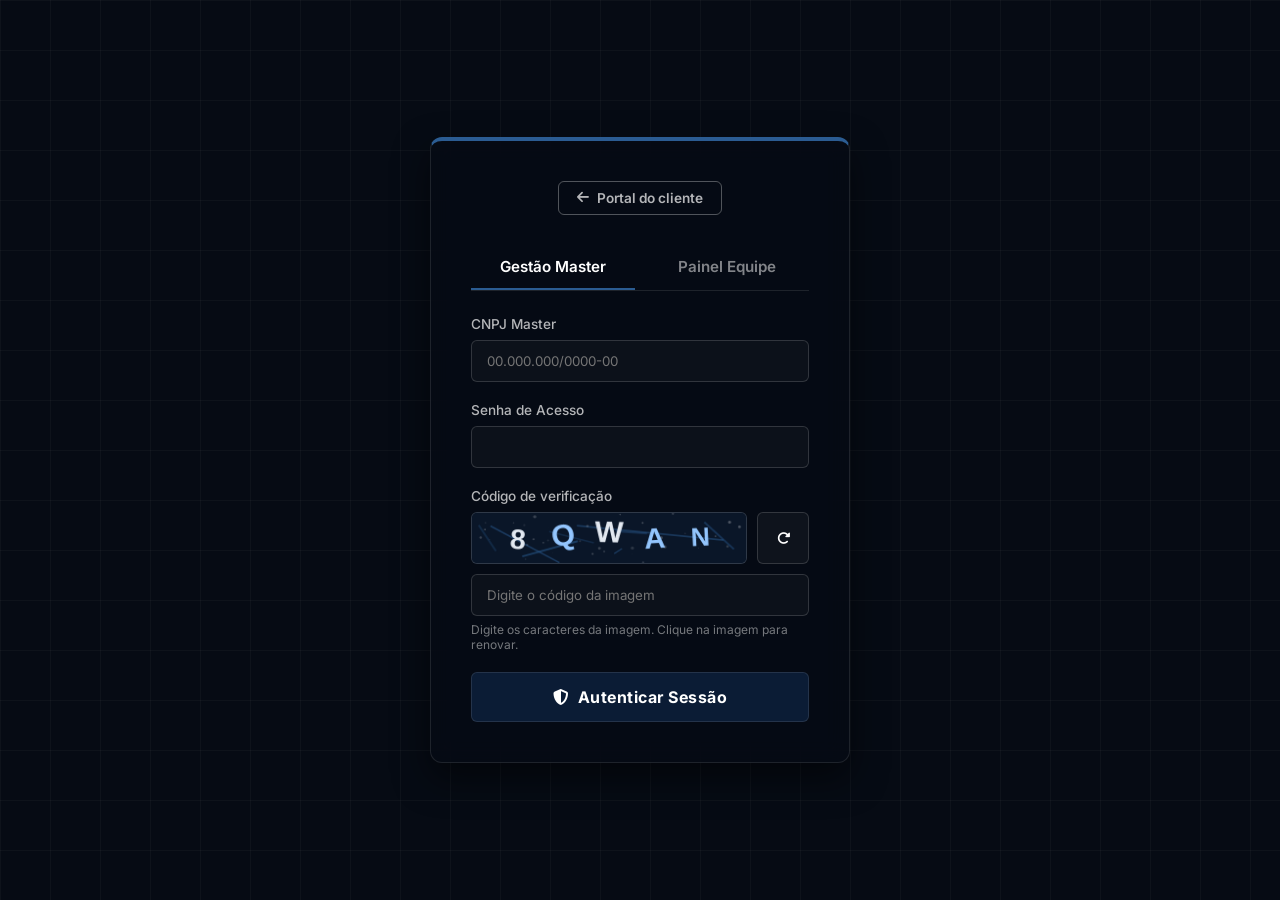
==== index.html @ dd28e8cd "Ajuste no cadastro de processos etapas" ====
<!DOCTYPE html>
<html lang="pt-BR">
<head>
    
    <meta charset="UTF-8">
    <meta name="viewport" content="width=device-width, initial-scale=1.0">
    <title>SaaS Callinfo Tecnologia - ERP Painel</title>
    
    
    <!-- Tipografia Corporativa -->
    <link rel="preconnect" href="https://fonts.googleapis.com">
    <link rel="preconnect" href="https://fonts.gstatic.com" crossorigin>
    <link href="https://fonts.googleapis.com/css2?family=Montserrat:wght@500;600;700&family=Inter:wght@400;500;600&display=swap" rel="stylesheet">
    <link rel="stylesheet" href="https://cdnjs.cloudflare.com/ajax/libs/font-awesome/6.4.0/css/all.min.css">
    
    <script>
        window.onerror = function(msg, url, line) {
            console.error("Erro Javascript (Linha " + line + "): " + msg);
        };
    </script>
    
    <script src="https://cdn.jsdelivr.net/npm/@supabase/supabase-js@2"></script>
            <!-- Biblioteca para Leitura de Excel (SheetJS) -->
    <script src="https://cdnjs.cloudflare.com/ajax/libs/xlsx/0.18.5/xlsx.full.min.js"></script>
    <script src="js/security.js"></script>
    <script src="js/session-timeout.js"></script>
    <script src="js/nav.js"></script>
    <script src="js/catalogo-comercial.js"></script>
    <script src="js/captcha.js"></script>
    <script src="js/simulador.js"></script>
    <script src="js/ia.js"></script>
    <link rel="stylesheet" href="css/fundo.css">
    <link rel="stylesheet" href="css/nav.css">
    <link rel="stylesheet" href="css/inicio.css">
    <link rel="stylesheet" href="css/simulador.css">
    <style>
        :root { 
            /* Cores Padrão - Podem ser sobrescritas pelo Tema Master */
            --azul-profundo: #060b14; 
            --azul-marca: #0b1c35; 
            --azul-sutil: #2b5c92; 
            --fundo-site: #f4f7f6; 
            --texto-principal: #1e293b;
            --texto-secundario: #64748b;
            --borda: 1px solid rgba(11, 28, 53, 0.1);
            --sucesso: #10b981;
            --erro: #ef4444;
            --transicao: all 0.3s ease;
        }
        @media print {
    body * {
        visibility: hidden;
    }
    #modalGestaoObra, #modalGestaoObra * {
        visibility: visible;
    }
    #modalGestaoObra {
        position: absolute;
        left: 0;
        top: 0;
        width: 100%;
    }
    /* Oculta botões de ação na hora de imprimir */
    .btn-acao, .btn-entrar {
        display: none !important;
    }
}
        * { margin: 0; padding: 0; box-sizing: border-box; font-family: 'Inter', sans-serif; }
        body { background-color: var(--fundo-site); color: var(--texto-principal); height: 100vh; overflow: hidden; }
        h1, h2, h3, h4, .menu-abas button { font-family: 'Montserrat', sans-serif; }

       /* ================= MOUSE PERSONALIZADO ================= */
        body, a, button, select, input[type="file"], .item-lista, .kanban-card, .obra-header, .section-header, .drop-zone, input[type="checkbox"], input[type="radio"], input[type="range"]::-webkit-slider-thumb { 
            cursor: default !important; 
        }
        
        /* Caso queira a mãozinha tradicional (pointer) apenas em links e botões clicáveis: */
        a, button, .tile-btn, .item-menu, .btn-acao, .btn-novo-cliente, .btn-entrar {
            cursor: pointer !important;
        }
        /* ================= TELA DE LOGIN ================= */
        #telaLogin { display: flex; justify-content: center; align-items: center; height: 100vh; width: 100vw; position: relative; overflow: hidden; background-color: var(--azul-profundo); }
        /* .global-bg / .circuit-overlay: css/fundo.css */
        .login-container { background: rgba(6, 11, 20, 0.85); backdrop-filter: blur(12px); -webkit-backdrop-filter: blur(12px); padding: 40px; border-radius: 12px; border-top: 4px solid var(--azul-sutil); width: 100%; max-width: 420px; text-align: center; color: #fff; box-shadow: 0 15px 35px rgba(0,0,0,0.5); z-index: 10; border-left: 1px solid rgba(255,255,255,0.1); border-right: 1px solid rgba(255,255,255,0.1); border-bottom: 1px solid rgba(255,255,255,0.1); }
        .tipo-acesso { display: flex; gap: 10px; margin-bottom: 25px; border-bottom: 1px solid rgba(255,255,255,0.1); }
        .tipo-acesso button { flex: 1; padding: 12px; border: none; background: transparent; color: rgba(255,255,255,0.5); cursor: pointer; font-weight: 600; transition: var(--transicao); font-size: 0.95rem; border-bottom: 2px solid transparent; }
        .tipo-acesso button:hover { color: #fff; }
        .tipo-acesso button.ativo { color: #fff; border-bottom-color: var(--azul-sutil); }
        .input-group { margin-bottom: 20px; text-align: left; }
        .input-group label { display: block; margin-bottom: 8px; font-size: 0.85rem; color: rgba(255,255,255,0.7); font-weight: 500;}
        .input-group input { width: 100%; padding: 12px 15px; border-radius: 6px; border: 1px solid rgba(255,255,255,0.15); background: rgba(255,255,255,0.03); color: #fff; transition: var(--transicao); }
        .input-group input:focus { outline: none; border-color: var(--azul-sutil); background: rgba(255,255,255,0.08); box-shadow: 0 0 0 3px rgba(43, 92, 146, 0.2); }
        .btn-entrar { width: 100%; padding: 14px; background: var(--azul-marca); color: #fff; border: 1px solid rgba(255,255,255,0.1); border-radius: 6px; font-weight: 700; cursor: pointer; transition: var(--transicao); display: flex; justify-content: center; align-items: center; gap: 8px; font-size: 1rem; letter-spacing: 0.5px;}
        .btn-entrar:hover { background: var(--azul-sutil); transform: translateY(-2px); box-shadow: 0 6px 20px rgba(43, 92, 146, 0.3); }
        #mensagemErroLogin { color: #fca5a5; font-size: 0.9rem; margin-top: 15px; display: none; font-weight: 600; background: rgba(239, 68, 68, 0.1); padding: 10px; border-radius: 6px; border: 1px solid rgba(239, 68, 68, 0.2); }
        .hp-field { position: absolute; left: -9999px; width: 1px; height: 1px; overflow: hidden; opacity: 0; }
        .captcha-row { display: flex; align-items: stretch; gap: 10px; }
        .captcha-row canvas { flex: 1; height: 52px; border-radius: 6px; border: 1px solid rgba(255,255,255,0.15); background: #0a1628; }
        .captcha-refresh { width: 52px; border-radius: 6px; border: 1px solid rgba(255,255,255,0.15); background: rgba(255,255,255,0.04); color: #fff; cursor: pointer; }
        .captcha-refresh:hover { background: rgba(43, 92, 146, 0.35); border-color: var(--azul-sutil); }
        .captcha-hint { font-size: 0.75rem; color: rgba(255,255,255,0.45); margin-top: 6px; }

        /* ================= SIDEBAR PREMIUM VERTICAL ================= */
        #telaPainel { display: none; height: 100vh; width: 100vw; background-color: var(--fundo-site); }
        aside { width: 320px; background: var(--azul-marca); color: #fff; display: flex; flex-direction: column; z-index: 10; box-shadow: none; transition: width 0.3s ease; position: relative; overflow-y: auto; overflow-x: hidden; }
        #sidebarAdmin.encolhida { width: 60px !important; padding: 20px 5px !important; }
        #sidebarAdmin.encolhida .logo-area img, #sidebarAdmin.encolhida .logo-area p, #sidebarAdmin.encolhida .logo-area button, #sidebarAdmin.encolhida .txt-menu, #sidebarAdmin.encolhida .btn-sair-admin span, #sidebarAdmin.encolhida .eq-nav-filho, #sidebarAdmin.encolhida #razaoSocialSidebar, #sidebarAdmin.encolhida #cnpjSidebar { display: none !important; }
        #sidebarAdmin.encolhida .item-menu { padding: 12px; justify-content: center; }
        #btnToggleSidebar { position: absolute; top: 15px; right: -15px; background: var(--azul-sutil); color: #fff; border: none; border-radius: 50%; width: 30px; height: 30px; cursor: pointer; z-index: 1000; display: flex; justify-content: center; align-items: center; box-shadow: 0 2px 5px rgba(0,0,0,0.2); transition: var(--transicao); }
        #btnToggleSidebar:hover { background: var(--azul-profundo); transform: scale(1.1); }
        
        .logo-area { padding: 30px 20px 20px 20px; text-align: center; border-bottom: none; }
        .menu-abas { display: flex; flex-direction: column; gap: 8px; padding: 20px 15px; background: transparent; flex: 1; }
        .item-menu { display: flex; flex-direction: row; align-items: center; justify-content: flex-start; gap: 15px; padding: 12px 18px; color: rgba(255,255,255,0.6); background: transparent; border-radius: 10px; border: none; font-weight: 500; font-size: 0.9rem; text-decoration: none; transition: color 0.25s ease, background 0.25s ease; cursor: pointer;}
        .item-menu i { font-size: 1.2rem; width: 25px; text-align: center; }
        .item-menu:hover { color: #fff; background: rgba(255,255,255,0.05); transform: none; }
        .item-menu.ativa { color: #fff; background: rgba(6, 182, 212, 0.14); border: none; border-radius: 10px; }
        
        .rodape-aside { padding: 20px 15px; border-top: none; text-align: center; }
        .btn-sair-admin { background: rgba(239, 68, 68, 0.08); border: none; color: #fca5a5; padding: 10px 15px; font-size: 0.85rem; border-radius: 8px; transition: var(--transicao); font-weight: 600; width: 100%; display: flex; justify-content: center; align-items: center; gap: 8px; cursor: pointer; }
        .btn-sair-admin:hover { background: var(--erro); color: #fff; border-color: var(--erro); }

        /* ================= CONTEÚDO PRINCIPAL ================= */
        main { transition: margin-left 0.3s ease; flex: 1; padding: 25px; overflow-y: auto; display: flex; flex-direction: column; background: var(--fundo-site); }
        main.expandido { margin-left: 0px !important; width: calc(100% - 60px) !important; }
        .painel-conteudo { display: none; max-width: 100%; margin: 0 auto; width: 100%; animation: fadeIn 0.4s ease; }
        .card-box { background: #fff; border: var(--borda); border-radius: 8px; padding: 25px; margin-bottom: 25px; box-shadow: 0 4px 10px rgba(0,0,0,0.02); }
        .card-accordion { background: #fff; border: var(--borda); border-radius: 8px; margin-bottom: 15px; box-shadow: 0 4px 10px rgba(0,0,0,0.02); overflow: hidden; transition: var(--transicao); }
        .section-header { padding: 18px 20px; display: flex; justify-content: space-between; align-items: center; background: #fff; transition: var(--transicao); }
        .section-header:hover { background: #f8fafc; }
        .section-content { padding: 0 20px 20px 20px; display: none; border-top: 1px solid #e2e8f0; margin-top: 5px; padding-top: 20px; }
        .form-group { margin-bottom: 15px; }
        .form-group label { display: block; font-weight: 600; color: var(--azul-marca); margin-bottom: 5px; font-size: 0.85rem; }
        .form-group input, .form-group select, .form-group textarea { width: 100%; padding: 10px; border: 1px solid #cbd5e1; border-radius: 6px; font-size: 0.9rem; background: #f8fafc; transition: var(--transicao); }
        .form-group input:focus, .form-group select:focus, .form-group textarea:focus { border-color: var(--azul-sutil); outline: none; background: #fff; box-shadow: 0 0 0 3px rgba(43,92,146,0.1); }
        .btn-acao { background: var(--azul-marca); color: #fff; border: none; padding: 8px 14px; border-radius: 6px; font-weight: 600; display: inline-flex; align-items: center; justify-content: center; gap: 6px; transition: var(--transicao); font-size: 0.85rem; cursor: pointer; }
        .btn-acao:hover { background: var(--azul-sutil); transform: translateY(-1px); box-shadow: 0 3px 8px rgba(43,92,146,0.2); }
        .linha-form { display: flex; gap: 15px; }
        .linha-form .form-group { flex: 1; }
        .btn-novo-cliente { background: var(--sucesso); width: auto; border: none; padding: 10px 20px; color: #fff; font-weight: 600; font-size: 0.9rem; border-radius: 6px; transition: var(--transicao); display: flex; justify-content: center; align-items: center; gap: 8px; cursor: pointer; }
        .btn-novo-cliente:hover { background: #059669; transform: translateY(-2px); box-shadow: 0 4px 10px rgba(16,185,129,0.2); }

        /* Tela inicial: css/inicio.css */

        /* ================= MÓDULOS & TILES ================= */
        .painel-modulos { display: none; max-width: 1200px; margin: 0 auto; width: 100%; animation: fadeIn 0.4s ease; }
        .titulo-modulo { color: var(--azul-marca); font-size: 1.5rem; margin-bottom: 25px; border-bottom: 2px solid #e2e8f0; padding-bottom: 10px; display: flex; align-items: center; gap: 10px; }
        .grid-tiles { display: grid; grid-template-columns: repeat(auto-fill, minmax(250px, 1fr)); gap: 20px; }
        .tile-btn { background: linear-gradient(145deg, #ffffff, #f8fafc); border: 1px solid #cbd5e1; border-radius: 12px; padding: 30px 20px; display: flex; flex-direction: column; align-items: center; justify-content: center; text-align: center; gap: 15px; cursor: pointer; transition: all 0.3s cubic-bezier(0.25, 0.8, 0.25, 1); box-shadow: 0 4px 6px rgba(0,0,0,0.02); text-decoration: none; color: var(--texto-principal); }
        .tile-btn:hover { transform: translateY(-5px); box-shadow: 0 10px 20px rgba(11, 28, 53, 0.1); border-color: var(--azul-sutil); background: #fff; }
        .tile-icone { width: 60px; height: 60px; background: rgba(43, 92, 146, 0.1); color: var(--azul-marca); border-radius: 16px; display: flex; align-items: center; justify-content: center; font-size: 2rem; transition: var(--transicao); }
        .tile-btn:hover .tile-icone { background: var(--azul-marca); color: #fff; transform: scale(1.1); }
        .tile-titulo { font-size: 1.05rem; font-weight: 700; color: var(--azul-marca); margin-bottom: 5px; }
        .tile-desc { font-size: 0.8rem; color: var(--texto-secundario); font-weight: 500; line-height: 1.3; }
        
        .toolbar-pesquisa { display: flex; gap: 15px; background: #fff; padding: 20px; border-radius: 8px; border: var(--borda); margin-bottom: 20px; align-items: center; box-shadow: 0 2px 10px rgba(0,0,0,0.02); flex-wrap: wrap; }
        .toolbar-pesquisa input { flex: 1; min-width: 250px; padding: 12px 15px; border: 1px solid #cbd5e1; border-radius: 6px; font-size: 0.95rem; outline: none; transition: var(--transicao); }
        .toolbar-pesquisa input:focus { border-color: var(--azul-sutil); box-shadow: 0 0 0 3px rgba(43,92,146,0.1); }
        .item-cliente-central:hover { transform: translateY(-3px); box-shadow: 0 6px 15px rgba(0,0,0,0.05); }

        /* ================= PCP KANBAN OTIMIZADO ================= */
        .pcp-toolbar { display: flex; justify-content: space-between; align-items: center; margin-bottom: 15px; flex-wrap: wrap; gap: 10px; }
        .board-pcp { display: flex; gap: 12px; overflow-x: auto; padding-bottom: 15px; min-height: 72vh; justify-content: space-between; }
        .coluna-pcp { background: rgba(0,0,0,0.02); border: 2px dashed #cbd5e1; border-radius: 6px; flex: 1; min-width: 200px; max-width: 250px; display: flex; flex-direction: column; transition: var(--transicao); }
        .coluna-pcp.drag-over { background: rgba(43, 92, 146, 0.08); border-color: var(--azul-sutil); }
        .coluna-header { padding: 10px 12px; font-weight: 700; text-align: center; border-bottom: 2px solid #cbd5e1; font-size: 0.85rem; display: flex; justify-content: space-between; align-items: center; background: #fff; border-radius: 6px 6px 0 0; }
        .coluna-body { padding: 10px; flex: 1; display: flex; flex-direction: column; gap: 8px; overflow-y: auto; }
        .card-op { background: #fff; border: 1px solid #e2e8f0; border-left: 4px solid var(--azul-marca); padding: 10px 12px; border-radius: 6px; box-shadow: 0 2px 4px rgba(0,0,0,0.03); cursor: grab; transition: transform 0.2s, box-shadow 0.2s; }
        .card-op:hover { transform: translateY(-2px); box-shadow: 0 4px 8px rgba(0,0,0,0.08); }
        .card-op:active { cursor: grabbing; transform: scale(1.02); }
        .card-op h5 { color: var(--azul-marca); font-size: 0.88rem; margin-bottom: 4px; line-height: 1.2; }
        .card-op p { font-size: 0.75rem; color: var(--texto-secundario); margin-bottom: 3px; display: flex; align-items: center; gap: 5px; }
        .card-op-footer { margin-top: 10px; border-top: 1px dashed #e2e8f0; padding-top: 8px; display: flex; flex-direction: column; gap: 8px; }
        .card-op-progress { font-size: 0.75rem; font-weight: 700; color: var(--texto-secundario); }
        .card-op-actions { display: flex; gap: 5px; flex-wrap: wrap; justify-content: flex-end; max-width: 100%; }
        .card-op-actions button { flex-shrink: 0; }
        .pcp-toolbar-actions { display: flex; gap: 8px; flex-wrap: wrap; justify-content: flex-end; align-items: center; }
        
        /* MODO TV */
        body.modo-tv-ativo aside { display: none !important; }
        body.modo-tv-ativo main { margin-left: 0 !important; width: 100% !important; padding: 15px !important; background: #0b1329 !important; color: #fff !important; }
        body.modo-tv-ativo .board-pcp { min-height: 88vh; }
        body.modo-tv-ativo h2, body.modo-tv-ativo p { color: #f8fafc !important; }
        body.modo-tv-ativo .coluna-pcp { background: rgba(255,255,255,0.03); border-color: rgba(255,255,255,0.12); }
        body.modo-tv-ativo .coluna-header { color: #fff; background: #131f3d; border-bottom-color: rgba(255,255,255,0.2); }
        body.modo-tv-ativo .card-op { background: #1e293b; border-color: #334155; }
        body.modo-tv-ativo .card-op h5 { color: #fff; }
        body.modo-tv-ativo .card-op p { color: #94a3b8; }

        /* DASHBOARD KANBAN GENÉRICO */
        .filtro-kanban-box { background: #fff; border: var(--borda); padding: 15px; border-radius: 8px; display: flex; gap: 15px; margin-top: 12px; margin-bottom: 20px; flex-wrap: wrap; box-shadow: 0 2px 5px rgba(0,0,0,0.02); }
        .kanban-board { display: flex; gap: 20px; flex: 1; overflow-x: auto; padding-bottom: 15px; }
        .kanban-col { background: #f8fafc; border-radius: 8px; width: 32%; min-width: 280px; display: flex; flex-direction: column; border: var(--borda); }
        .kanban-header { padding: 12px; font-weight: 700; border-radius: 8px 8px 0 0; text-align: center; font-size: 0.95rem; display: flex; justify-content: center; align-items: center; gap: 8px; }
        .col-orcamento .kanban-header { background: #e2e8f0; color: var(--texto-secundario); border-bottom: 2px solid #cbd5e1; }
        .col-andamento .kanban-header { background: rgba(43, 92, 146, 0.1); color: var(--azul-sutil); border-bottom: 2px solid var(--azul-sutil); }
        .col-concluido .kanban-header { background: rgba(16, 185, 129, 0.1); color: var(--sucesso); border-bottom: 2px solid var(--sucesso); }
        .kanban-body { padding: 12px; flex: 1; overflow-y: auto; display: flex; flex-direction: column; gap: 10px; }
        .kanban-card { background: #fff; border-radius: 6px; padding: 14px; box-shadow: 0 2px 4px rgba(0,0,0,0.04); border: var(--borda); transition: var(--transicao); border-left: 3px solid transparent; }
        .kanban-card:hover { transform: translateY(-2px); box-shadow: 0 4px 8px rgba(0,0,0,0.08); }
        .col-orcamento .kanban-card:hover { border-left-color: #94a3b8; }
        .col-andamento .kanban-card:hover { border-left-color: var(--azul-sutil); }
        .col-concluido .kanban-card:hover { border-left-color: var(--sucesso); }
        .kanban-card h4 { color: var(--azul-marca); font-size: 0.95rem; margin-bottom: 6px; line-height: 1.3; }
        .kanban-card p { font-size: 0.8rem; color: var(--texto-secundario); margin-bottom: 10px; font-weight: 500; }
        .progress-bar-bg { background: #e2e8f0; border-radius: 10px; height: 5px; width: 100%; overflow: hidden; }
        .progress-bar-fill { height: 100%; border-radius: 10px; transition: width 0.5s ease; }
        .col-andamento .progress-bar-fill { background: linear-gradient(90deg, var(--azul-sutil), var(--azul-marca)); }
        .col-concluido .progress-bar-fill { background: var(--sucesso); }

        /* OUTROS ELEMENTOS */
        .doc-card { border: var(--borda); padding: 14px; border-radius: 8px; display: flex; justify-content: space-between; align-items: center; background: #fff; margin-bottom: 10px; transition: var(--transicao); }
        .doc-card:hover { border-color: var(--azul-sutil); box-shadow: 0 4px 10px rgba(0,0,0,0.03); }
        .box-acoes-doc { display: flex; gap: 6px; align-items: center; }
        .btn-acao-doc { background: transparent; border: none; font-size: 1rem; transition: var(--transicao); padding: 8px; border-radius: 6px; display: flex; align-items: center; justify-content: center; }
        .btn-wpp { color: #25D366; background: rgba(37, 211, 102, 0.1); }
        .btn-edit { color: var(--azul-sutil); background: rgba(43, 92, 146, 0.1); }
        .btn-del { color: var(--erro); background: rgba(239, 68, 68, 0.1); }
        .drop-zone { border: 2px dashed #cbd5e1; border-radius: 8px; padding: 30px 15px; text-align: center; background-color: #f8fafc; transition: var(--transicao); position: relative; }
        .drop-zone:hover, .drop-zone.dragover { border-color: var(--azul-sutil); background-color: #f1f5f9; }
        .drop-zone input[type="file"] { position: absolute; width: 100%; height: 100%; top: 0; left: 0; opacity: 0; z-index: 10; cursor: pointer; }
        .nome-arquivo-drop { margin-top: 10px; font-weight: 600; color: var(--azul-marca); font-size: 0.85rem; }
        .ticket-card { background: #fff; border: var(--borda); border-radius: 8px; padding: 20px; margin-bottom: 12px; box-shadow: 0 2px 6px rgba(0,0,0,0.02); display: flex; justify-content: space-between; align-items: flex-start; transition: var(--transicao); }
        .ticket-card:hover { border-color: var(--azul-sutil); box-shadow: 0 4px 12px rgba(0,0,0,0.05); }
        .ticket-aberto { border-left: 4px solid var(--azul-sutil); }
        .ticket-respondido { border-left: 4px solid var(--sucesso); opacity: 0.9; }
        .badge-ticket { padding: 3px 10px; border-radius: 12px; font-size: 0.7rem; font-weight: 700; color: #fff; letter-spacing: 0.5px; text-transform: uppercase; }
        .obra-accordion { margin-bottom: 10px; border: var(--borda); border-radius: 6px; background: #fff; overflow: hidden; transition: var(--transicao); }
        .obra-header { padding: 14px 16px; display: flex; justify-content: space-between; align-items: center; background: #f8fafc; transition: var(--transicao); }
        .obra-header:hover { background: #f1f5f9; }
        .obra-header h4 { margin: 0; color: var(--azul-marca); font-size: 0.95rem; }
        .obra-header-right { display: flex; align-items: center; gap: 12px; color: var(--texto-secundario); font-weight: 600; font-size: 0.85rem; }
        .obra-content { padding: 20px; border-top: var(--borda); display: none; background: #fff; }
        input[type=range] { -webkit-appearance: none; width: 100%; background: transparent; }
        input[type=range]::-webkit-slider-thumb { -webkit-appearance: none; height: 18px; width: 18px; border-radius: 50%; background: var(--azul-marca); margin-top: -6px; box-shadow: 0 2px 4px rgba(0,0,0,0.2); transition: 0.2s; }
        input[type=range]::-webkit-slider-runnable-track { width: 100%; height: 6px; background: #e2e8f0; border-radius: 4px; }
        .check-permissao { display: flex; align-items: center; gap: 10px; padding: 8px 0; border-bottom: 1px dashed #cbd5e1; color: var(--texto-principal); font-size: 0.88rem; }
        .check-permissao input { width: 16px; height: 16px; accent-color: var(--azul-marca); }
        .perm-grupo { grid-column: 1 / -1; margin: 8px 0 0; font-size: 0.75rem; font-weight: 800; text-transform: uppercase; letter-spacing: 0.4px; color: var(--azul-sutil); }
        
        #toastNotificacao { position: fixed; bottom: 30px; right: -400px; background: #0f172a; color: #fff; padding: 16px 24px; border-radius: 8px; box-shadow: 0 10px 30px rgba(0,0,0,0.3); transition: right 0.5s cubic-bezier(0.68, -0.55, 0.265, 1.55); z-index: 9999; display: flex; align-items: center; gap: 15px; border-left: 4px solid var(--sucesso); font-weight: 500; font-size: 0.95rem; }
        #toastNotificacao.mostrar { right: 30px; }

        .checklist-item { background: #f8fafc; border: 1px solid #cbd5e1; border-radius: 8px; padding: 15px; margin-bottom: 12px; }
        .checklist-header { display: flex; justify-content: space-between; align-items: center; margin-bottom: 12px; border-bottom: 1px dashed #cbd5e1; padding-bottom: 10px; }
        .checklist-header h5 { color: var(--azul-marca); font-size: 1rem; margin: 0; }
        .checklist-status { padding: 6px 10px; border-radius: 6px; border: 1px solid #cbd5e1; outline: none; font-weight: 600; font-size: 0.85rem; }
        .checklist-status.pendente { background: #f1f5f9; color: var(--texto-secundario); }
        .checklist-status.andamento { background: rgba(43, 92, 146, 0.1); color: var(--azul-sutil); border-color: var(--azul-sutil); }
        .checklist-status.concluido { background: rgba(16, 185, 129, 0.1); color: var(--sucesso); border-color: var(--sucesso); }
        .checklist-datas-grid { display: grid; grid-template-columns: 1fr 1fr; gap: 15px; }
        .box-data { background: #fff; padding: 10px; border-radius: 6px; border: 1px solid #e2e8f0; }
        .box-data label { display: block; font-size: 0.75rem; color: var(--texto-secundario); font-weight: 700; margin-bottom: 5px; text-transform: uppercase; }
        .linha-data-input { display: flex; align-items: center; gap: 8px; margin-bottom: 5px; }
        .linha-data-input input[type="date"] { flex: 1; padding: 6px; border: 1px solid #cbd5e1; border-radius: 4px; font-size: 0.8rem; }
        .linha-data-input span { font-size: 0.75rem; font-weight: 600; width: 35px; color: var(--azul-marca); }

        @keyframes fadeIn { from { opacity: 0; transform: translateY(10px); } to { opacity: 1; transform: translateY(0); } }

        @media (max-width: 768px) {
            #telaPainel { flex-direction: column; }
            aside { width: 100% !important; height: auto; max-height: 50vh; z-index: 1000; box-shadow: 0 4px 15px rgba(0,0,0,0.1); }
            #sidebarAdmin.encolhida { height: 60px !important; width: 100% !important; padding: 10px 15px !important; flex-direction: row; align-items: center; justify-content: space-between; }
            #sidebarAdmin.encolhida .logo-area { display: block !important; padding: 0; border: none; text-align: left; }
            #sidebarAdmin.encolhida .logo-area img { max-width: 100px; margin: 0; }
            #sidebarAdmin.encolhida .menu-abas, #sidebarAdmin.encolhida .rodape-aside { display: none !important; }
            #btnToggleSidebar { top: 15px; right: 15px; transform: rotate(-90deg); }
            #sidebarAdmin.encolhida #btnToggleSidebar { transform: rotate(90deg); top: 15px; right: 15px; }
            main { padding: 15px !important; width: 100% !important; margin-left: 0 !important; }
            .section-header { flex-direction: column; align-items: flex-start; gap: 10px; padding: 12px; }
            .linha-form { flex-direction: column; gap: 10px; }
            .form-group { width: 100%; margin-bottom: 12px; }
            #boxAcoesAdmin { flex-direction: column; gap: 8px; margin-top: 15px; }
            #boxAcoesAdmin button, .btn-acao { width: 100%; justify-content: center; }
            .doc-card { flex-direction: column; align-items: flex-start; gap: 10px; }
            .box-acoes-doc { width: 100%; justify-content: space-between; margin-top: 8px; }
            .btn-acao-doc { flex: 1; padding: 10px; }
            .board-pcp { flex-direction: column; overflow-x: hidden; gap: 12px; }
            .coluna-pcp { width: 100%; max-width: 100%; min-width: 100%; }
            .kanban-board { flex-direction: column; overflow-x: hidden; gap: 12px; }
            .kanban-col { width: 100%; min-width: 100%; }
            .ticket-card { flex-direction: column; gap: 12px; }
            .ticket-card button { width: 100%; }
            .checklist-datas-grid { grid-template-columns: 1fr; }
            .checklist-header { flex-direction: column; align-items: flex-start; gap: 10px; }
            .checklist-status { width: 100%; }
            #sidebarAdmin .menu-abas, #sidebarAdmin .rodape-aside { display: none; }
            #sidebarAdmin.menu-aberto { max-height: 100vh; height: auto; }
            #sidebarAdmin.menu-aberto .menu-abas { display: flex !important; flex-direction: column; }
            #sidebarAdmin.menu-aberto .rodape-aside { display: block !important; }
            #btnMenuMobile { display: block; }
            .kanban-board { flex-direction: row; overflow-x: auto; }
            .kanban-col { min-width: 260px; }
        }
    </style>
</head>
<body>
    <!-- Caixa Flutuante de Erros -->
<div id="toastErroGlobal" style="position: fixed; top: 20px; right: 20px; background: #ef4444; color: #fff; padding: 12px 20px; border-radius: 6px; box-shadow: 0 4px 12px rgba(0,0,0,0.15); display: none; z-index: 9999; font-size: 0.9rem; align-items: center; gap: 10px; transition: opacity 0.3s ease;">
    <i class="fa-solid fa-triangle-exclamation" style="font-size: 1.1rem;"></i>
    <span id="textoErroGlobal">Ocorreu um erro.</span>
</div>

    <!-- ================= TELA DE LOGIN ================= -->
    <div id="telaLogin">
        <div class="global-bg"></div>
        <div class="circuit-overlay"></div>
        <div class="login-container">
            <div style="display: flex; flex-direction: column; align-items: center; gap: 15px; margin-bottom: 30px;">
 <!-- Logo dinâmica controlada pelo painel Master / Banco de Dados -->
<img id="logoTelaLogin" src="" alt="Logotipo SaaS" style="max-height: 50px; display: none; margin: 0 auto 15px auto;">

<a href="login.html" style="background-color: transparent; border: 1px solid rgba(255,255,255,0.3); color: rgba(255,255,255,0.7); padding: 8px 18px; text-decoration: none; border-radius: 6px; font-size: 0.85rem; font-weight: 600; display: inline-flex; align-items: center; gap: 8px; transition: var(--transicao);" onmouseover="this.style.borderColor='var(--branco)'; this.style.color='var(--branco)';" onmouseout="this.style.borderColor='rgba(255,255,255,0.3)'; this.style.color='rgba(255,255,255,0.7)';">
    <i class="fa-solid fa-arrow-left"></i> Portal do cliente
</a>
            </div>
            
            <div class="tipo-acesso">
                <button type="button" id="btnAcessoMestre" class="ativo" onclick="mudarModoLogin('mestre')">Gestão Master</button>
                <button type="button" id="btnAcessoEquipe" onclick="mudarModoLogin('equipe')">Painel Equipe</button>
            </div>
            
        <form id="formLogin" autocomplete="off">
    <div class="hp-field" aria-hidden="true">
        <label for="websiteUrlAdmin">Não preencha</label>
        <input type="text" id="honeyPotAdmin" name="website" tabindex="-1" autocomplete="off">
    </div>

    <!-- Campo de CNPJ da Empresa (Aparece exclusivo no Painel Equipe) -->
    <div class="input-group" id="grupoCnpjEquipe" style="display: none;">
        <label>CNPJ da Empresa</label>
        <input type="text" id="inputCnpjEmpresa" placeholder="00.000.000/0000-00" oninput="mascaraCNPJ(this)" maxlength="18" autocomplete="off">
    </div>

    <!-- Campo Identificador (CNPJ Master no modo Mestre / Usuário de Acesso no modo Equipe) -->
    <div class="input-group" id="grupoIdentificador">
        <label id="labelIdentificador">CNPJ Master</label>
        <input type="text" id="inputIdentificador" required autocomplete="off" placeholder="00.000.000/0000-00">
    </div>

    <div class="input-group">
        <label>Senha de Acesso</label>
        <input type="password" id="inputSenha" required autocomplete="current-password">
    </div>

    <div class="input-group">
        <label>Código de verificação</label>
        <div class="captcha-row">
            <canvas id="captchaCanvas-admin" width="280" height="52" aria-label="Código CAPTCHA"></canvas>
            <button type="button" class="captcha-refresh" id="captchaRefresh-admin" title="Gerar novo código" aria-label="Gerar novo código">
                <i class="fa-solid fa-rotate-right"></i>
            </button>
        </div>
        <input type="text" id="captchaInput-admin" maxlength="8" placeholder="Digite o código da imagem" required autocomplete="off" style="margin-top:10px;" autocapitalize="characters">
        <p class="captcha-hint">Digite os caracteres da imagem. Clique na imagem para renovar.</p>
    </div>

    <button type="submit" class="btn-entrar"><i class="fa-solid fa-shield-halved"></i> Autenticar Sessão</button>
    <div id="mensagemErroLogin" style="display: none;"><i class="fa-solid fa-triangle-exclamation"></i> Acesso negado. Credenciais inválidas.</div>
</form>
        </div>
    </div>

    <!-- ================= PAINEL ADMIN GERAL ================= -->
    <div id="telaPainel">
        <!-- BARRA LATERAL VERTICAL PREMIUM -->
        <aside id="sidebarAdmin">
            <button type="button" id="btnToggleSidebar" title="Minimizar menu" aria-label="Abrir ou recolher menu">
                <i class="fa-solid fa-chevron-left" id="iconeToggle"></i>
            </button>

           <div class="logo-area" style="text-align: center; padding: 15px 10px; display: flex; align-items: center; justify-content: space-between; gap: 8px;">
    <button type="button" id="btnMenuMobile" onclick="toggleMenuMobileAdmin()" aria-label="Abrir menu"><i class="fa-solid fa-bars"></i></button>
    <a href="#inicio" style="text-decoration: none; display: inline-block; flex: 1;">
        <img src="" alt="Admin SaaS" id="logoTopoSidebar" style="max-width: 140px; max-height: 50px; object-fit: contain;  display: none; margin: 0 auto;">
    </a>
    
    <!-- Razão Social e CNPJ centralizados abaixo -->
    <div style="margin-top: 10px; line-height: 1.3;">
        <span id="razaoSocialSidebar" style="display: block; font-size: 0.85rem; font-weight: 700; color: #fff;">Carregando...</span>
        <span id="cnpjSidebar" style="display: block; font-size: 0.75rem; color: rgba(255,255,255,0.7); margin-top: 3px;"></span>
    </div>
</div>
            
            <div class="menu-abas" id="eqMenuPrincipal" data-eq-pagina="admin">
                <a href="#" class="item-menu ativa" id="abaInicio" onclick="abrirModulo('inicio')">
                    <i class="fa-solid fa-house"></i>
                    <span class="txt-menu">Início</span>
                </a>
                <a href="#" class="item-menu" id="abaCadastros" onclick="abrirModulo('cadastros')">
                    <i class="fa-solid fa-folder-tree"></i>
                    <span class="txt-menu">Cadastros</span>
                </a>
                <a href="#" class="item-menu" id="abaOperacional" onclick="abrirModulo('operacional')">
                    <i class="fa-solid fa-industry"></i>
                    <span class="txt-menu">Operacional</span>
                </a>
                
                <!-- NOVOS MÓDULOS -->
                <a href="#" class="item-menu" id="abaVendas" onclick="abrirModulo('vendas')">
                    <i class="fa-solid fa-cart-shopping"></i>
                    <span class="txt-menu">Vendas</span>
                </a>
                <a href="#" class="item-menu" id="abaCompras" onclick="abrirModulo('compras')">
                    <i class="fa-solid fa-bag-shopping"></i>
                    <span class="txt-menu">Compras</span>
                </a>
                <a href="#" class="item-menu" id="abaFinanceiro" onclick="abrirModulo('financeiro')">
                    <i class="fa-solid fa-sack-dollar"></i>
                    <span class="txt-menu">Financeiro</span>
                </a>
                <a href="#" class="item-menu" id="abaRelatorios" onclick="abrirModulo('relatorios')">
                    <i class="fa-solid fa-chart-pie"></i>
                    <span class="txt-menu">Relatórios</span>
                </a>
                <a href="#" class="item-menu" id="abaAtendimento" onclick="abrirModulo('atendimento')">
                    <i class="fa-solid fa-headset"></i>
                    <span class="txt-menu">Atendimento ao cliente</span>
                </a>
                <!-- FIM NOVOS MÓDULOS -->
                <a href="#" class="item-menu" id="abaSistema" onclick="abrirModulo('sistema')">
                    <i class="fa-solid fa-gear"></i>
                    <span class="txt-menu">Sistema</span>
                </a>
            </div>
            
            <div class="rodape-aside">
                <button type="button" class="btn-sair-admin" onclick="sair()">
                    <i class="fa-solid fa-power-off"></i> <span>Encerrar Sessão</span>
                </button>
            </div>
        </aside>

        <!-- ÁREA PRINCIPAL DE CONTEÚDO (MAIN) -->
        <main>
            
            <!-- 0. PAINEL INÍCIO (SAAS DASHBOARD) -->
            <div id="painelInicio" class="painel-conteudo" style="display: block;">
                <div class="ws-stage">
                    <div class="ws-orb" aria-hidden="true"></div>
                    <svg class="ws-mesh" viewBox="0 0 1200 420" preserveAspectRatio="xMidYMid slice" aria-hidden="true">
                        <path class="ws-track" d="M40 210 C 220 80, 380 80, 600 210 C 820 340, 980 340, 1160 210"/>
                        <path class="ws-track" d="M40 150 C 260 40, 480 120, 600 180 C 760 260, 980 80, 1160 140"/>
                        <path class="ws-track" d="M40 280 C 280 380, 500 300, 600 240 C 740 160, 940 360, 1160 270"/>
                        <path class="ws-pulse" d="M40 210 C 220 80, 380 80, 600 210 C 820 340, 980 340, 1160 210"/>
                        <path class="ws-pulse d2" d="M40 150 C 260 40, 480 120, 600 180 C 760 260, 980 80, 1160 140"/>
                        <path class="ws-pulse d3" d="M40 280 C 280 380, 500 300, 600 240 C 740 160, 940 360, 1160 270"/>
                        <circle class="ws-node-dot" cx="40" cy="210" r="3"/>
                        <circle class="ws-node-dot" cx="600" cy="210" r="3.5"/>
                        <circle class="ws-node-dot" cx="1160" cy="210" r="3"/>
                    </svg>

                    <div class="ws-brands">
                        <div class="ws-node ws-node-plat">
                            <img src="public/SAAS.png" alt="Callinfo">
                            <h3 id="tituloSoftware">Callinfo</h3>
                            <p>Núcleo 3.1</p>
                        </div>
                        <div class="ws-flow" aria-hidden="true">
                            <svg viewBox="0 0 200 64">
                                <path d="M8 32 H192" fill="none" stroke="rgba(6,182,212,0.25)" stroke-width="1.5"/>
                                <path d="M8 32 H192" fill="none" stroke="#67e8f9" stroke-width="2" stroke-linecap="round" stroke-dasharray="12 48">
                                    <animate attributeName="stroke-dashoffset" from="0" to="-60" dur="1.4s" repeatCount="indefinite"/>
                                </path>
                                <circle class="core" cx="100" cy="32" r="5"/>
                            </svg>
                        </div>
                        <div class="ws-node ws-node-tenant" id="boxTenantSaaS">
                            <img src="" alt="Sua empresa" id="logoSidebarAdmin" class="logo-animada" style="display:none;">
                            <h3 id="nomeEmpresaSaaS">Sua Empresa</h3>
                            <p id="nichoEmpresaSaaS">Operação conectada</p>
                        </div>
                    </div>

                    <div class="ws-copy">
                        <div class="ws-kicker"><i class="fa-solid fa-circle"></i> Workspace ao vivo</div>
                        <h1>A tecnologia da sua marca,<br><em>no pulso da operação</em></h1>
                        <p class="ws-lead">O núcleo calcula, o seu nome conduz. Orçamento, produção e entrega no mesmo fluxo — a tecnologia da <strong id="wsLeadMarca">sua marca</strong> operando em tempo real.</p>
                        <div class="ws-actions">
                            <a class="ws-chip" href="orcamento.html" data-perm="orcamentos"><i class="fa-solid fa-file-invoice"></i> Orçamentos</a>
                            <a class="ws-chip" href="#status" data-perm="obras"><i class="fa-solid fa-table-columns"></i> Status de obras</a>
                            <a class="ws-chip" href="#pcp" data-perm="obras"><i class="fa-solid fa-industry"></i> PCP / Fábrica</a>
                            <a class="ws-chip wpp" href="https://wa.me/5522981063696" target="_blank" rel="noopener"><i class="fa-brands fa-whatsapp"></i> Suporte</a>
                        </div>
                    </div>
                </div>
            </div>

            <!-- MÓDULO: CADASTROS -->
            <div id="moduloCadastros" class="painel-modulos">
                <h2 class="titulo-modulo"><i class="fa-solid fa-folder-tree"></i> Módulo de Cadastros</h2>
                <div class="grid-tiles">
                    <div class="tile-btn" onclick="abrirTelaAcao('gestaoClientes')">
                        <div class="tile-icone"><i class="fa-solid fa-users"></i></div>
                        <div>
                            <div class="tile-titulo">Pessoas / Clientes</div>
                            <div class="tile-desc">Gestão de empresas, contatos e endereços</div>
                        </div>
                    </div>
                    <!-- PRODUTOS -->
                    <div class="tile-btn" onclick="abrirTelaAcao('gestaoProdutos')">
                        <div class="tile-icone"><i class="fa-solid fa-box-open"></i></div>
                        <div>
                            <div class="tile-titulo">Produtos e Serviços</div>
                            <div class="tile-desc">Insumos, Margem Markup e Elétrica</div>
                        </div>
                    </div>
                    <div class="tile-btn" onclick="location.hash='fabricantes'; abrirTelaAcao('gestaoCatalogoComercial')">
                        <div class="tile-icone"><i class="fa-solid fa-tags" style="color: #0e7490;"></i></div>
                        <div>
                            <div class="tile-titulo">Fabricante, Grupo e Marca</div>
                            <div class="tile-desc">Cadastros para equivalência e troca no orçamento</div>
                        </div>
                    </div>
                    <div class="tile-btn" id="tileGestaoEquipe" onclick="abrirTelaAcao('gestaoEquipe')">
                        <div class="tile-icone"><i class="fa-solid fa-user-shield"></i></div>
                        <div>
                            <div class="tile-titulo">Equipe Interna</div>
                            <div class="tile-desc">Usuários, engenheiros e permissões</div>
                        </div>
                    </div>
                    <!-- 3 NOVOS BOTÕES FISCAIS E REFORMA -->
                    <div class="tile-btn" onclick="abrirTelaAcao('gestaoTribEstadual')">
                        <div class="tile-icone"><i class="fa-solid fa-landmark" style="color: #0284c7;"></i></div>
                        <div>
                            <div class="tile-titulo">Tributação Estadual</div>
                            <div class="tile-desc">Regras de ICMS, ST, FCP e Redução de Base</div>
                        </div>
                    </div>
                    <div class="tile-btn" onclick="abrirTelaAcao('gestaoTribFederal')">
                        <div class="tile-icone"><i class="fa-solid fa-building-columns" style="color: #2563eb;"></i></div>
                        <div>
                            <div class="tile-titulo">Tributação Federal</div>
                            <div class="tile-desc">PIS, COFINS, IPI e Enquadramento</div>
                        </div>
                    </div>
                    <div class="tile-btn" onclick="abrirTelaAcao('gestaoTribReforma')">
                        <div class="tile-icone"><i class="fa-solid fa-scale-balanced" style="color: #0891b2;"></i></div>
                        <div>
                            <div class="tile-titulo">Tributação Reforma (IBS/CBS)</div>
                            <div class="tile-desc">Nova Reforma Tributária (IBS + CBS)</div>
                        </div>
                    </div>
                    <div class="tile-btn" data-perm="obras" onclick="location.hash='processos'; abrirTelaAcao('gestaoProcessos')">
                        <div class="tile-icone"><i class="fa-solid fa-list-check" style="color: #0f766e;"></i></div>
                        <div>
                            <div class="tile-titulo">Processos (Checklists)</div>
                            <div class="tile-desc">Categorias e itens padrão da montagem</div>
                        </div>
                    </div>
                    <div class="tile-btn" data-perm="obras" onclick="location.hash='etapas'; abrirTelaAcao('gestaoEtapas')">
                        <div class="tile-icone"><i class="fa-solid fa-gears" style="color: #475569;"></i></div>
                        <div>
                            <div class="tile-titulo">Etapas do PCP</div>
                            <div class="tile-desc">Colunas do kanban, ordem, cor e status macro</div>
                        </div>
                    </div>
                </div>
            </div>

          <!-- MÓDULO: OPERACIONAL -->
            <div id="moduloOperacional" class="painel-modulos">
                <h2 class="titulo-modulo"><i class="fa-solid fa-industry"></i> Módulo Operacional</h2>
                <div class="grid-tiles">
                    <!-- Botões que já existiam -->
                    <div class="tile-btn" onclick="abrirTelaAcao('fabricaPcp')">
                        <div class="tile-icone"><i class="fa-solid fa-boxes-stacked"></i></div>
                        <div>
                            <div class="tile-titulo">Chão de Fábrica (PCP)</div>
                            <div class="tile-desc">Gestão Kanban e etapas de montagem</div>
                        </div>
                    </div>
                   <!-- Troque a primeira linha do seu HTML por esta: -->
               <div class="tile-btn" onclick="abrirTelaAcao('dashboardGeral'); carregarObrasNoDashboardMacro();">
    <div class="tile-icone"><i class="fa-solid fa-chart-gantt"></i></div>
    <div>
        <div class="tile-titulo">Status de Projetos</div>
        <div class="tile-desc">Visão global e andamento das obras</div>
    </div>
</div>
                    
                    <!-- NOVO BOTÃO: ETAPAS DO KANBAN -->
                    <div class="tile-btn" onclick="abrirModalConfigPCP()">
                        <div class="tile-icone"><i class="fa-solid fa-gears" style="color: #64748b;"></i></div>
                        <div>
                            <div class="tile-titulo">Etapas do Kanban</div>
                            <div class="tile-desc">Personalizar colunas e fluxo do PCP</div>
                        </div>
                    </div>
                    <!-- NOVO BOTÃO: STATUS MACROS -->
<div class="tile-btn" onclick="abrirModalConfigStatus()">
    <div class="tile-icone"><i class="fa-solid fa-tags" style="color: #10b981;"></i></div>
    <div>
        <div class="tile-titulo">Status Macros</div>
        <div class="tile-desc">Cadastrar e gerenciar status globais</div>
    </div>
</div>
                    
                    <!-- NOVO BOTÃO: PROCESSOS DE MONTAGEM -->
                    <div class="tile-btn" onclick="abrirModalConfigProcessos()">
                        <div class="tile-icone"><i class="fa-solid fa-list-check" style="color: #64748b;"></i></div>
                        <div>
                            <div class="tile-titulo">Processos (Checklists)</div>
                            <div class="tile-desc">Configurar categorias e itens padrão</div>
                        </div>
                    </div>
                </div>
            </div>

            <!-- NOVOS MÓDULOS DE EXPANSAO (Vendas, Compras, Financeiro, Relatórios) -->
            <div id="moduloVendas" class="painel-modulos">
                <h2 class="titulo-modulo"><i class="fa-solid fa-cart-shopping"></i> Módulo de Vendas</h2>
                <div class="grid-tiles">
                    <div class="tile-btn" data-perm="orcamentos" onclick="window.location.href='orcamento.html'" style="cursor: pointer;">
                        <div class="tile-icone"><i class="fa-solid fa-file-invoice"></i></div>
                        <div>
                            <div class="tile-titulo">Orçamentos / Montagem</div>
                            <div class="tile-desc">Pesquisar orçamentos e montar painéis</div>
                        </div>
                    </div>
                    <div class="tile-btn" data-perm="propostas" onclick="window.location.href='proposta.html'" style="cursor: pointer;">
                        <div class="tile-icone"><i class="fa-solid fa-file-signature"></i></div>
                        <div>
                            <div class="tile-titulo">Editor de proposta</div>
                            <div class="tile-desc">Proposta técnica e comercial (capa, textos, impressão)</div>
                        </div>
                    </div>
                    <div class="tile-btn">
                        <div class="tile-icone"><i class="fa-solid fa-handshake"></i></div>
                        <div>
                            <div class="tile-titulo">Contratos</div>
                            <div class="tile-desc">Gestão de contratos e faturamento</div>
                        </div>
                    </div>
                </div>
            </div>

            <div id="moduloCompras" class="painel-modulos">
                <h2 class="titulo-modulo"><i class="fa-solid fa-bag-shopping"></i> Módulo de Compras</h2>
                <div class="grid-tiles">
                    <div class="tile-btn">
                        <div class="tile-icone"><i class="fa-solid fa-truck-fast"></i></div>
                        <div>
                            <div class="tile-titulo">Fornecedores</div>
                            <div class="tile-desc">Cadastro e homologação</div>
                        </div>
                    </div>
                    <div class="tile-btn">
                        <div class="tile-icone"><i class="fa-solid fa-clipboard-list"></i></div>
                        <div>
                            <div class="tile-titulo">Pedidos de Compra</div>
                            <div class="tile-desc">Ordens para suprimento de projetos</div>
                        </div>
                    </div>
                </div>
            </div>

            <div id="moduloFinanceiro" class="painel-modulos">
                <h2 class="titulo-modulo"><i class="fa-solid fa-sack-dollar"></i> Módulo Financeiro</h2>
                <div class="grid-tiles">
                    <div class="tile-btn">
                        <div class="tile-icone"><i class="fa-solid fa-file-invoice-dollar"></i></div>
                        <div>
                            <div class="tile-titulo">Contas a Receber</div>
                            <div class="tile-desc">Gestão de cobranças e recebimentos</div>
                        </div>
                    </div>
                    <div class="tile-btn">
                        <div class="tile-icone"><i class="fa-solid fa-money-bill-transfer"></i></div>
                        <div>
                            <div class="tile-titulo">Contas a Pagar</div>
                            <div class="tile-desc">Controle de despesas e fornecedores</div>
                        </div>
                    </div>
                </div>
            </div>

            <div id="moduloRelatorios" class="painel-modulos">
                <h2 class="titulo-modulo"><i class="fa-solid fa-chart-pie"></i> Relatórios e BI</h2>
                <div class="grid-tiles">
                    <div class="tile-btn" data-perm="relatorios" onclick="window.location.href='dashboard.html'" style="cursor: pointer;">
                        <div class="tile-icone"><i class="fa-solid fa-chart-line"></i></div>
                        <div>
                            <div class="tile-titulo">Dashboard BI Executivo</div>
                            <div class="tile-desc">KPIs, gráficos analíticos e matriz semanal de produção</div>
                        </div>
                    </div>
                </div>
            </div>
            <!-- FIM NOVOS MÓDULOS -->

            <!-- MÓDULO: SISTEMA -->
            <div id="moduloSistema" class="painel-modulos">
                <h2 class="titulo-modulo"><i class="fa-solid fa-gear"></i> Sistema e Configurações</h2>
                <div class="grid-tiles">
                    <div class="tile-btn" onclick="abrirTelaAcao('identidadeMaster')">
                        <div class="tile-icone"><i class="fa-solid fa-palette"></i></div>
                        <div>
                            <div class="tile-titulo">Identidade e Tema</div>
                            <div class="tile-desc">Personalize as cores e logotipo</div>
                        </div>
                    </div>
                    <div class="tile-btn" onclick="abrirTelaAcao('manualUso')">
                        <div class="tile-icone"><i class="fa-solid fa-book"></i></div>
                        <div>
                            <div class="tile-titulo">Manual do Sistema</div>
                            <div class="tile-desc">Guia de utilização das ferramentas</div>
                        </div>
                    </div>
                </div>
            </div>

      <div id="painelGestaoClientes" class="painel-conteudo">
    <div style="display: flex; justify-content: space-between; align-items: flex-end; margin-bottom: 20px; border-bottom: 2px solid #e2e8f0; padding-bottom: 10px; flex-wrap: wrap; gap: 15px;">
        <div>
            <h2 style="color: var(--azul-marca); font-size: 1.3rem;"><i class="fa-solid fa-users"></i> Gestão de Clientes</h2>
            <p style="color: var(--texto-secundario); font-size: 0.85rem; margin-top: 3px;">Pesquise, edite ou adicione novos clientes ao sistema.</p>
        </div>
       
        <div style="display: flex; align-items: center; gap: 10px;">
            <button type="button" id="btnImportar" class="btn btn-success" onclick="abrirModalImportacao()" style="background-color: #10b981; color: white; border: none; padding: 10px 18px; border-radius: 8px; font-weight: 600; font-size: 0.9rem; cursor: pointer; display: inline-flex; align-items: center; gap: 8px; box-shadow: 0 2px 4px rgba(0,0,0,0.1);">
                <svg xmlns="http://www.w3.org/2000/svg" width="16" height="16" fill="currentColor" viewBox="0 0 16 16">
                    <path d="M.5 9.9a.5.5 0 0 1 .5.5v2.5a1 1 0 0 0 1 1h12a1 1 0 0 0 1-1v-2.5a.5.5 0 0 1 1 0v2.5a2 2 0 0 1-2 2H2a2 2 0 0 1-2-2v-2.5a.5.5 0 0 1 .5-.5z"/>
                    <path d="M7.646 11.854a.5.5 0 0 0 .708 0l3-3a.5.5 0 0 0-.708-.708L8.5 10.293V1.5a.5.5 0 0 0-1 0v8.793L5.354 8.146a.5.5 0 1 0-.708.708l3 3z"/>
                </svg>
                Importar Planilha
            </button>

            <button type="button" class="btn-novo-cliente" id="btnAcessoNovoCli" onclick="abrirPainelNovoCliente()" style="background-color: #10b981; color: white; border: none; padding: 10px 18px; border-radius: 8px; font-weight: 600; font-size: 0.9rem; cursor: pointer; display: inline-flex; align-items: center; gap: 8px;">
                <i class="fa-solid fa-plus"></i> Novo Cliente
            </button>
        </div>
    </div>

 <!-- BARRA DE PESQUISA (Agora preenche 100% da largura) -->
<div style="margin-bottom: 20px; width: 100%;">
    <div style="position: relative; width: 100%;">
        <span style="position: absolute; left: 15px; top: 50%; transform: translateY(-50%); color: #64748b;">
            <i class="fa-solid fa-magnifying-glass"></i>
        </span>
<input type="text" id="inputBuscaCliente" placeholder="Digite o nome ou CNPJ para pesquisar..." class="form-control" oninput="if(window.debouncedCarregarClientes) window.debouncedCarregarClientes();" style="width: 100%; padding-left: 40px; height: 42px; border-radius: 8px; border: 1px solid #cbd5e1; outline: none;">    </div>
</div>

    <div id="listaCentralClientes" style="display: grid; grid-template-columns: repeat(auto-fill, minmax(280px, 1fr)); gap: 15px;"></div>
</div>
                
                

        
           <!-- NOVA TELA: PRODUTOS E SERVIÇOS (MARKUP / ELÉTRICA) -->
            <!-- NOVA TELA: PRODUTOS E SERVIÇOS (TELA CHEIA PARA EDIÇÃO) -->
            <div id="painelProdutos" class="painel-conteudo">
                
                <!-- =============== TELA 1: LISTAGEM =============== -->
                <div id="containerListaProdutos">
                    <div style="display: flex; justify-content: space-between; align-items: flex-end; margin-bottom: 20px; border-bottom: 2px solid #e2e8f0; padding-bottom: 10px; flex-wrap: wrap; gap: 15px;">
                        <div>
                            <h2 style="color: var(--azul-marca); font-size: 1.3rem;"><i class="fa-solid fa-box-open"></i> Gestão de Produtos e Serviços</h2>
                            <p style="color: var(--texto-secundario); font-size: 0.85rem; margin-top: 3px;">Controle de componentes, margem (Markup) e especificações.</p>
                        </div>
                        <button type="button" class="btn-novo-cliente" onclick="toggleFormProduto()">
                            <i class="fa-solid fa-plus"></i> Novo Produto
                        </button>
                    </div>

                    <div class="toolbar-pesquisa" style="margin-bottom: 20px;">
                        <i class="fa-solid fa-magnifying-glass" style="color: var(--texto-secundario);"></i>
                        <input type="text" id="inputBuscaProduto" placeholder="Procurar produto por nome ou categoria..." onkeyup="filtrarProdutosCentral()">
                    </div>

                    <!-- Formulário Oculto (Cadastro com Abas e Regras Fiscais / Reforma) -->
                    <div id="boxFormProduto" class="card-box" style="display: none; border-top: 4px solid var(--sucesso); animation: fadeIn 0.3s ease; padding: 0; overflow: hidden;">
                        <div style="display: flex; justify-content: space-between; align-items: center; padding: 18px 24px; background: #fafbfd; border-bottom: 1px solid #e2e8f0;">
                            <div>
                                <h3 style="color: var(--azul-marca); font-size: 1.15rem; margin: 0; display: flex; align-items: center; gap: 8px;">
                                    <i class="fa-solid fa-cube" style="color: var(--azul-sutil);"></i> Cadastrar Novo Produto / Painel
                                </h3>
                                <p style="color: var(--texto-secundario); font-size: 0.8rem; margin-top: 3px;">Configuração técnica, precificação e regras fiscais (ICMS / PIS / COFINS / IBS / CBS).</p>
                            </div>
                            <button type="button" onclick="toggleFormProduto()" style="background: transparent; border: none; color: var(--erro); cursor: pointer; font-size: 1.3rem;"><i class="fa-solid fa-xmark"></i></button>
                        </div>

                        <!-- Abas de Navegação do Cadastro -->
                        <div style="display: flex; background: #f1f5f9; border-bottom: 1px solid #e2e8f0; padding: 0 20px;">
                            <button type="button" id="tabBtnProdBasico" class="tab-btn-produto-novo ativa" onclick="trocarAbaNovoProduto('basico', this)" style="padding: 12px 18px; border: none; background: transparent; font-weight: 600; font-size: 0.88rem; color: var(--azul-marca); border-bottom: 3px solid var(--azul-sutil); cursor: pointer;">
                                <i class="fa-solid fa-circle-info"></i> 1. Dados Básicos & Preços
                            </button>
                            <button type="button" id="tabBtnProdFiscal" class="tab-btn-produto-novo" onclick="trocarAbaNovoProduto('fiscal', this)" style="padding: 12px 18px; border: none; background: transparent; font-weight: 600; font-size: 0.88rem; color: var(--texto-secundario); border-bottom: 3px solid transparent; cursor: pointer;">
                                <i class="fa-solid fa-file-invoice-dollar" style="color: #d97706;"></i> 2. Regras Fiscais & Reforma (IBS/CBS)
                            </button>
                        </div>
                        
                        <form id="formNovoProduto" style="padding: 24px;">
                            <!-- ABA 1: DADOS BÁSICOS -->
                            <div id="abaNovoProdBasico">
                                <div class="linha-form">
                                    <div class="form-group" style="flex: 2;">
                                        <label>Nome do Produto / Equipamento *</label>
                                        <input type="text" id="prodNome" placeholder="Ex: Painel QGBT 2500A Forma 4b" required>
                                    </div>
                                    <div class="form-group" style="flex: 1;">
                                        <label>Categoria</label>
                                        <select id="prodCategoria">
                                            <option value="Painel">Painel / Quadro</option>
                                            <option value="Componente">Componente Avulso</option>
                                            <option value="Servico">Serviço de Mão de Obra</option>
                                        </select>
                                    </div>
                                </div>
                                <div class="linha-form">
                                    <div class="form-group" style="flex: 1;">
                                        <label>Código SKU / Referência *</label>
                                        <input type="text" id="prodSku" placeholder="Ex: QGBT-2500-F4" required>
                                    </div>
                                    <div class="form-group" style="flex: 1;">
                                        <label>Código de Barras (EAN / GTIN)</label>
                                        <input type="text" id="prodEan" placeholder="Ex: 7891234567890">
                                    </div>
                                </div>
                                <div style="background: #f8fafc; padding: 15px; border: 1px solid #cbd5e1; border-radius: 8px; margin-bottom: 20px; border-left: 4px solid #0e7490;">
                                    <h4 style="color: var(--azul-marca); font-size: 0.95rem; margin-bottom: 8px;"><i class="fa-solid fa-tags"></i> Fabricante, Grupo e Marca</h4>
                                    <p style="color: var(--texto-secundario); font-size: 0.75rem; margin-bottom: 12px;">O <strong>grupo</strong> liga equivalentes. Cadastre Schneider e WEG no mesmo grupo para o vendedor trocar no orçamento.</p>
                                    <div class="linha-form">
                                        <div class="form-group" style="flex:1;">
                                            <label>Fabricante</label>
                                            <div style="display:flex;gap:6px;">
                                                <select id="prodFabricante" style="flex:1;"><option value="">— Fabricante —</option></select>
                                                <button type="button" class="btn-acao" title="Cadastrar fabricante" onclick="EqCatalogo.novoRapido('fabricante','prodFabricante')" style="padding:0 12px;background:#0e7490;"><i class="fa-solid fa-plus"></i></button>
                                            </div>
                                        </div>
                                        <div class="form-group" style="flex:1;">
                                            <label>Grupo (equivalência)</label>
                                            <div style="display:flex;gap:6px;">
                                                <select id="prodGrupoProd" style="flex:1;"><option value="">— Grupo —</option></select>
                                                <button type="button" class="btn-acao" title="Cadastrar grupo" onclick="EqCatalogo.novoRapido('grupo','prodGrupoProd')" style="padding:0 12px;background:#7c3aed;"><i class="fa-solid fa-plus"></i></button>
                                            </div>
                                        </div>
                                        <div class="form-group" style="flex:1;">
                                            <label>Marca</label>
                                            <div style="display:flex;gap:6px;">
                                                <select id="prodMarca" style="flex:1;"><option value="">— Marca —</option></select>
                                                <button type="button" class="btn-acao" title="Cadastrar marca" onclick="EqCatalogo.novoRapido('marca','prodMarca')" style="padding:0 12px;background:#c2410c;"><i class="fa-solid fa-plus"></i></button>
                                            </div>
                                        </div>
                                    </div>
                                </div>
                                <div style="background: #f8fafc; padding: 15px; border: 1px solid #cbd5e1; border-radius: 8px; margin-bottom: 20px; border-left: 4px solid var(--sucesso);">
                                    <h4 style="color: var(--azul-marca); font-size: 0.95rem; margin-bottom: 12px;"><i class="fa-solid fa-calculator"></i> Precificação e Margem</h4>
                                    <div class="linha-form">
                                        <div class="form-group"><label>Custo Base (R$)</label><input type="number" step="0.01" id="prodCusto" oninput="calcularMarkup()" required></div>
                                        <div class="form-group"><label>Markup (%)</label><input type="number" step="0.1" id="prodMarkup" oninput="calcularMarkup()" required></div>
                                        <div class="form-group"><label>Preço Venda (R$)</label><input type="number" step="0.01" id="prodPreco" readonly style="background: #e2e8f0; font-weight: bold; color: var(--azul-marca);"></div>
                                    </div>
                                </div>
                                <div style="background: #f8fafc; padding: 15px; border: 1px solid #cbd5e1; border-radius: 8px; margin-bottom: 20px; border-left: 4px solid var(--azul-sutil);">
                                    <h4 style="color: var(--azul-marca); font-size: 0.95rem; margin-bottom: 12px;"><i class="fa-solid fa-bolt"></i> Especificações Elétricas (Opcional)</h4>
                                    <div class="linha-form">
                                        <div class="form-group"><label>Tensão (Volts)</label><input type="text" id="prodTensao" placeholder="Ex: 220V, 380V Trifásico"></div>
                                        <div class="form-group"><label>Corrente Máx (A)</label><input type="text" id="prodCorrente" placeholder="Ex: 100A, 2500A"></div>
                                        <div class="form-group"><label>Potência (W / kW)</label><input type="text" id="prodPotencia" placeholder="Ex: 15kW"></div>
                                    </div>
                                </div>
                            </div>

                            <!-- ABA 2: DADOS FISCAIS -->
                            <div id="abaNovoProdFiscal" style="display: none;">
                                <div style="background: rgba(43,92,146,0.06); border: 1px solid rgba(43,92,146,0.2); padding: 14px 18px; border-radius: 8px; margin-bottom: 20px; font-size: 0.84rem; color: var(--texto-secundario); display: flex; gap: 12px; align-items: flex-start;">
                                    <i class="fa-solid fa-shield-halved" style="color: var(--azul-sutil); font-size: 1.3rem; margin-top: 2px;"></i>
                                    <div>
                                        <strong style="color: var(--azul-marca);">Desacoplamento Tributário Dinâmico:</strong>
                                        <span>Ao vincular este produto às Regras Tributárias, as alíquotas de ICMS, PIS/COFINS e a nova reforma (IBS/CBS) são herdadas automaticamente.</span>
                                    </div>
                                </div>

                                <div class="linha-form">
                                    <div class="form-group" style="flex: 1;">
                                        <label>NCM (8 dígitos) *</label>
                                        <input type="text" id="prodNcm" placeholder="Ex: 8537.10.20" maxlength="10" required>
                                        <small style="color: var(--texto-secundario); font-size: 0.72rem;">Ex: 8537.10.20 (Painéis de Baixa Tensão)</small>
                                    </div>
                                    <div class="form-group" style="flex: 1;">
                                        <label>CFOP Padrão de Saída *</label>
                                        <input type="text" id="prodCfop" placeholder="5101" maxlength="4" value="5101" required>
                                        <small style="color: var(--texto-secundario); font-size: 0.72rem;">5101 (Industrialização) / 5102 (Revenda)</small>
                                    </div>
                                </div>

                                <div class="form-group" style="margin-bottom: 16px;">
                                    <label><i class="fa-solid fa-landmark" style="color: var(--azul-sutil);"></i> Regra Tributária Estadual (ICMS / ST / FCP) *</label>
                                    <select id="prodTribEstadual" required style="font-weight: 500;">
                                        <option value="">Carregando regras de ICMS...</option>
                                    </select>
                                </div>

                                <div class="form-group" style="margin-bottom: 16px;">
                                    <label><i class="fa-solid fa-building-columns" style="color: var(--azul-sutil);"></i> Regra Tributária Federal (PIS / COFINS / IPI) *</label>
                                    <select id="prodTribFederal" required style="font-weight: 500;">
                                        <option value="">Carregando regras Federais...</option>
                                    </select>
                                </div>

                                <div class="form-group" style="background: #f8fafc; padding: 15px; border-radius: 8px; border: 1px solid #cbd5e1; border-left: 4px solid #06b6d4; margin-bottom: 20px;">
                                    <label style="color: var(--azul-marca); font-weight: 700;">
                                        <i class="fa-solid fa-scale-balanced" style="color: #06b6d4;"></i> Nova Reforma Tributária (IBS Estadual/Municipal + CBS Federal) *
                                    </label>
                                    <select id="prodTribIbsCbs" required style="font-weight: 600; color: var(--azul-marca); margin-top: 6px;">
                                        <option value="">Carregando regras da Reforma Tributária...</option>
                                    </select>
                                </div>
                            </div>

                            <button type="submit" class="btn-acao" style="background: var(--sucesso); width: 100%; font-size: 1rem; padding: 14px; margin-top: 10px;">
                                <i class="fa-solid fa-floppy-disk"></i> Gravar Produto e Regras Fiscais
                            </button>
                            <div style="text-align: center; margin-top: 10px;"><span id="msgNovoProduto" style="font-weight: 600;"></span></div>
                        </form>
                    </div>

                    <!-- Grade de Produtos -->
                    <div id="listaProdutosCentral" style="display: grid; grid-template-columns: repeat(auto-fill, minmax(320px, 1fr)); gap: 15px;"></div>
                </div>

                <!-- =============== TELA 2: EDIÇÃO EM TELA CHEIA (Oculta) =============== -->
                <div id="containerEdicaoProduto" style="display: none; animation: fadeIn 0.3s ease; background: transparent;">
                    <button type="button" onclick="fecharEdicaoProduto()" style="background: #fff; border: 1px solid #cbd5e1; border-radius: 6px; color: var(--texto-secundario); padding: 8px 15px; cursor: pointer; font-size: 0.9rem; margin-bottom: 20px; font-weight: 600; box-shadow: 0 2px 4px rgba(0,0,0,0.05); transition: 0.2s;">
                        <i class="fa-solid fa-arrow-left"></i> Voltar à Lista
                    </button>

                    <h3 style="color: var(--azul-marca); font-size: 1.4rem; margin-bottom: 20px; display: flex; align-items: center; gap: 10px;">
                        <i class="fa-solid fa-pen-to-square"></i> <span id="tituloEdicaoProduto">Editando Produto</span>
                    </h3>
                    <input type="hidden" id="fullEditProdId">

                    <!-- Aba 1: DADOS PRINCIPAIS -->
                    <div class="card-accordion" style="margin-bottom: 15px; border-radius: 8px; box-shadow: 0 2px 5px rgba(0,0,0,0.05);">
                        <div class="section-header" onclick="toggleMainSection('fullSubProdDados', 'fullIconSubDados')" style="cursor: pointer; padding: 15px 20px;">
                            <h5 style="margin: 0; color: var(--azul-marca); font-size: 1.05rem;"><i class="fa-solid fa-box-open"></i> Cadastro e Classificação</h5>
                            <i class="fa-solid fa-chevron-up" id="fullIconSubDados"></i> <!-- chevron-up porque começa aberto -->
                        </div>
                        
                        <div class="section-content" id="fullSubProdDados" style="display: block; background: #fff; padding: 25px; border-radius: 0 0 8px 8px;">
                            <div class="linha-form">
                                <div class="form-group" style="flex: 2;"><label>Descrição Completa do Produto</label><input type="text" id="fullEditProdNome" required></div>
                                <div class="form-group" style="flex: 1;"><label>Código SKU / Referência</label><input type="text" id="fullEditProdSku"></div>
                            </div>
                            <div class="linha-form">
                                <div class="form-group" style="flex: 1;">
                                    <label>Categoria / Tipo</label>
                                    <select id="fullEditProdCategoria">
                                        <option value="Painel">Painel / Quadro</option>
                                        <option value="Componente">Componente Avulso</option>
                                        <option value="Servico">Serviço de Mão de Obra</option>
                                    </select>
                                </div>
                                <div class="form-group" style="flex: 1;"><label>Unidade de Medida (Ex: UN, KG, MT)</label><input type="text" id="fullEditProdUnidade"></div>
                            </div>
                            <div style="background: #f8fafc; padding: 15px; border: 1px solid #cbd5e1; border-radius: 8px; margin-top: 8px; border-left: 4px solid #0e7490;">
                                <h5 style="color: var(--azul-marca); font-size: 0.9rem; margin-bottom: 10px;"><i class="fa-solid fa-tags"></i> Fabricante, Grupo e Marca</h5>
                                <div class="linha-form">
                                    <div class="form-group" style="flex:1;">
                                        <label>Fabricante</label>
                                        <div style="display:flex;gap:6px;">
                                            <select id="fullEditProdFabricante" style="flex:1;"><option value="">— Fabricante —</option></select>
                                            <button type="button" class="btn-acao" title="Cadastrar fabricante" onclick="EqCatalogo.novoRapido('fabricante','fullEditProdFabricante')" style="padding:0 12px;background:#0e7490;"><i class="fa-solid fa-plus"></i></button>
                                        </div>
                                    </div>
                                    <div class="form-group" style="flex:1;">
                                        <label>Grupo (equivalência)</label>
                                        <div style="display:flex;gap:6px;">
                                            <select id="fullEditProdGrupoProd" style="flex:1;"><option value="">— Grupo —</option></select>
                                            <button type="button" class="btn-acao" title="Cadastrar grupo" onclick="EqCatalogo.novoRapido('grupo','fullEditProdGrupoProd')" style="padding:0 12px;background:#7c3aed;"><i class="fa-solid fa-plus"></i></button>
                                        </div>
                                    </div>
                                    <div class="form-group" style="flex:1;">
                                        <label>Marca</label>
                                        <div style="display:flex;gap:6px;">
                                            <select id="fullEditProdMarca" style="flex:1;"><option value="">— Marca —</option></select>
                                            <button type="button" class="btn-acao" title="Cadastrar marca" onclick="EqCatalogo.novoRapido('marca','fullEditProdMarca')" style="padding:0 12px;background:#c2410c;"><i class="fa-solid fa-plus"></i></button>
                                        </div>
                                    </div>
                                </div>
                            </div>
                        </div>
                    </div>

                    <!-- Aba 2: PRECIFICAÇÃO -->
                    <div class="card-accordion" style="margin-bottom: 15px; border-radius: 8px; box-shadow: 0 2px 5px rgba(0,0,0,0.05);">
                        <div class="section-header" onclick="toggleMainSection('fullSubProdPreco', 'fullIconSubPreco')" style="cursor: pointer; padding: 15px 20px;">
                            <h5 style="margin: 0; color: var(--sucesso); font-size: 1.05rem;"><i class="fa-solid fa-calculator"></i> Precificação e Custos</h5>
                            <i class="fa-solid fa-chevron-down" id="fullIconSubPreco"></i>
                        </div>
                        <div class="section-content" id="fullSubProdPreco" style="display: none; background: #fff; padding: 25px; border-radius: 0 0 8px 8px;">
                            <div class="linha-form">
                                <div class="form-group"><label>Custo Base / Aquisição (R$)</label><input type="number" step="0.01" id="fullEditProdCusto" oninput="calcularMarkupFull()"></div>
                                <div class="form-group"><label>Markup Desejado (%)</label><input type="number" step="0.1" id="fullEditProdMarkup" oninput="calcularMarkupFull()"></div>
                                <div class="form-group"><label>Preço Final de Venda (R$)</label><input type="number" step="0.01" id="fullEditProdPreco" readonly style="background: #e2e8f0; font-weight: bold; color: var(--azul-marca); font-size: 1.1rem;"></div>
                            </div>
                        </div>
                    </div>

                    <!-- Aba 3: TRIBUTAÇÃO -->
                    <div class="card-accordion" style="margin-bottom: 15px; border-radius: 8px; box-shadow: 0 2px 5px rgba(0,0,0,0.05);">
                        <div class="section-header" onclick="toggleMainSection('fullSubProdFisc', 'fullIconSubFisc')" style="cursor: pointer; padding: 15px 20px;">
                            <h5 style="margin: 0; color: #d97706; font-size: 1.05rem;"><i class="fa-solid fa-file-invoice-dollar"></i> Tributações, NCM e CFOP</h5>
                            <i class="fa-solid fa-chevron-down" id="fullIconSubFisc"></i>
                        </div>
                        <div class="section-content" id="fullSubProdFisc" style="display: none; background: #fff; padding: 25px; border-radius: 0 0 8px 8px;">
                            <div class="linha-form">
                                <div class="form-group"><label>NCM (8 dígitos) *</label><input type="text" id="fullEditProdNcm" placeholder="Ex: 8537.10.20" maxlength="10"></div>
                                <div class="form-group"><label>CFOP Padrão (Saída) *</label><input type="text" id="fullEditProdCfop" placeholder="5101" maxlength="4"></div>
                                <div class="form-group"><label>CEST (Opcional)</label><input type="text" id="fullEditProdCest"></div>
                                <div class="form-group"><label>Origem ICMS (0, 1, 2...)</label><input type="text" id="fullEditProdIcms"></div>
                            </div>
                            
                            <div style="background: #f8fafc; padding: 18px; border-radius: 8px; border: 1px solid #cbd5e1; margin-top: 15px;">
                                <h5 style="color: var(--azul-marca); font-size: 0.95rem; margin-bottom: 15px; display: flex; align-items: center; gap: 8px;">
                                    <i class="fa-solid fa-scale-balanced" style="color: var(--azul-sutil);"></i> Grupos de Tributação Vinculados
                                </h5>

                                <div class="form-group" style="margin-bottom: 14px;">
                                    <label><i class="fa-solid fa-landmark" style="color: var(--azul-sutil);"></i> Regra Estadual (ICMS / ST / FCP)</label>
                                    <select id="fullEditProdTribEstadual" style="font-weight: 500;">
                                        <option value="">Selecione a Regra de ICMS...</option>
                                    </select>
                                </div>

                                <div class="form-group" style="margin-bottom: 14px;">
                                    <label><i class="fa-solid fa-building-columns" style="color: var(--azul-sutil);"></i> Regra Federal (PIS / COFINS / IPI)</label>
                                    <select id="fullEditProdTribFederal" style="font-weight: 500;">
                                        <option value="">Selecione a Regra Federal...</option>
                                    </select>
                                </div>

                                <div class="form-group" style="margin-bottom: 0;">
                                    <label style="color: var(--azul-marca); font-weight: 700;">
                                        <i class="fa-solid fa-shield-halved" style="color: #06b6d4;"></i> Nova Reforma Tributária (IBS + CBS)
                                    </label>
                                    <select id="fullEditProdTribIbsCbs" style="font-weight: 600; color: var(--azul-marca); margin-top: 4px;">
                                        <option value="">Selecione o Enquadramento na Reforma (IBS/CBS)...</option>
                                    </select>
                                </div>
                            </div>
                        </div>
                    </div>

                    <!-- Aba 4: ENGENHARIA -->
                    <div class="card-accordion" style="margin-bottom: 25px; border-radius: 8px; box-shadow: 0 2px 5px rgba(0,0,0,0.05);">
                        <div class="section-header" onclick="toggleMainSection('fullSubProdTec', 'fullIconSubTec')" style="cursor: pointer; padding: 15px 20px;">
                            <h5 style="margin: 0; color: #3b82f6; font-size: 1.05rem;"><i class="fa-solid fa-bolt"></i> Especificações Elétricas</h5>
                            <i class="fa-solid fa-chevron-down" id="fullIconSubTec"></i>
                        </div>
                        <div class="section-content" id="fullSubProdTec" style="display: none; background: #fff; padding: 25px; border-radius: 0 0 8px 8px;">
                            <div class="linha-form">
                                <div class="form-group"><label>Tensão Nominal</label><input type="text" id="fullEditProdTensao" placeholder="Ex: 220V, 380V Trifásico"></div>
                                <div class="form-group"><label>Corrente Máxima (Amperes)</label><input type="text" id="fullEditProdCorrente" placeholder="Ex: 100A"></div>
                                <div class="form-group"><label>Potência (W ou kW)</label><input type="text" id="fullEditProdPotencia" placeholder="Ex: 15kW"></div>
                            </div>
                        </div>
                    </div>
                    <!-- Aba 5: IMAGEM DO PRODUTO -->
                    <div class="card-accordion" style="margin-bottom: 25px; border-radius: 8px; box-shadow: 0 2px 5px rgba(0,0,0,0.05);">
                        <div class="section-header" onclick="toggleMainSection('fullSubProdImg', 'fullIconSubImg')" style="cursor: pointer; padding: 15px 20px;">
                            <h5 style="margin: 0; color: #8b5cf6; font-size: 1.05rem;"><i class="fa-solid fa-image"></i> Foto / Imagem do Produto</h5>
                            <i class="fa-solid fa-chevron-down" id="fullIconSubImg"></i>
                        </div>
                        <div class="section-content" id="fullSubProdImg" style="display: none; background: #fff; padding: 25px; border-radius: 0 0 8px 8px;">
                            <div style="display: flex; gap: 20px; flex-wrap: wrap; align-items: flex-start;">
                                <!-- Caixinha de Preview da Imagem -->
                                <div id="previewImgWrapper" style="width: 130px; height: 130px; border: 2px dashed #cbd5e1; border-radius: 8px; overflow: hidden; display: flex; justify-content: center; align-items: center; background: #f8fafc; flex-shrink: 0;">
                                    <i class="fa-solid fa-image" style="color: #cbd5e1; font-size: 2.5rem;"></i>
                                </div>
                                
                                <!-- Controles de Upload e Link -->
                                <div style="flex: 1; min-width: 250px;">
                                    <div class="form-group" style="margin-bottom: 15px;">
                                        <label>Link da Imagem (URL da Internet)</label>
                                        <input type="text" id="fullEditProdImgUrl" placeholder="Cole o link aqui..." oninput="atualizarPreviewImg()">
                                    </div>
                                    <div style="display: flex; align-items: center; gap: 15px;">
                                        <span style="font-size: 0.85rem; color: var(--texto-secundario); font-weight: bold;">OU</span>
                                        <label for="uploadImgProduto" class="btn-acao" style="background: #e2e8f0; color: var(--azul-marca); padding: 8px 15px; font-size: 0.85rem; cursor: pointer; display: inline-block; border-radius: 6px; margin: 0;">
                                            <i class="fa-solid fa-upload"></i> Selecionar Imagem do Computador
                                        </label>
                                        <input type="file" id="uploadImgProduto" accept="image/*" style="display: none;" onchange="comprimirESalvarImagem(event)">
                                    </div>
                                    <p style="font-size: 0.75rem; color: var(--texto-secundario); margin-top: 10px;">
                                        O sistema comprime a imagem automaticamente para não pesar o seu banco de dados.
                                    </p>
                                </div>
                            </div>
                        </div>
                    </div>

                    <!-- BOTÕES DE AÇÃO -->
                    <div style="display: flex; gap: 15px; margin-top: 10px;">
                        <button type="button" onclick="excluirProdutoFull()" class="btn-acao" style="background: #fff; border: 1px solid var(--erro); color: var(--erro); flex: 1; font-weight: 600;"><i class="fa-solid fa-trash"></i> Apagar Produto</button>
                        <button type="button" onclick="salvarEdicaoProdutoFull()" id="btnSalvarProdFull" class="btn-acao" style="flex: 3; background: var(--sucesso); font-size: 1.1rem; padding: 15px;"><i class="fa-solid fa-check"></i> Gravar Alterações no Banco de Dados</button>
                    </div>
                </div>

            </div>

            <!-- FABRICANTE / GRUPO / MARCA -->
            <div id="painelCatalogoComercial" class="painel-conteudo">
                <div style="display:flex;justify-content:space-between;align-items:flex-end;margin-bottom:18px;border-bottom:2px solid #e2e8f0;padding-bottom:10px;flex-wrap:wrap;gap:12px;">
                    <div>
                        <h2 id="tituloCatalogoComercial" style="color:var(--azul-marca);font-size:1.3rem;"><i class="fa-solid fa-industry" style="color:#0e7490;"></i> Fabricantes</h2>
                        <p id="subCatalogoComercial" style="color:var(--texto-secundario);font-size:0.85rem;margin-top:3px;">Schneider, Siemens, WEG, ABB… Vincule no cadastro do produto.</p>
                    </div>
                </div>
                <div class="eq-cat-grid" style="max-width:640px;">
                    <div class="eq-cat-col" data-aba="fabricantes">
                        <div style="display:flex;justify-content:space-between;align-items:center;margin-bottom:10px;">
                            <h3 style="color:var(--azul-marca);font-size:1.05rem;margin:0;"><i class="fa-solid fa-industry"></i> Fabricantes</h3>
                            <button type="button" class="btn-novo-cliente" onclick="EqCatalogo.toggleForm('fabricante')" style="padding:7px 12px;font-size:0.8rem;"><i class="fa-solid fa-plus"></i> Novo</button>
                        </div>
                        <div class="toolbar-pesquisa" style="margin-bottom:10px;">
                            <i class="fa-solid fa-magnifying-glass" style="color:var(--texto-secundario);"></i>
                            <input type="text" id="buscaCatFab" placeholder="Buscar fabricante..." onkeyup="EqCatalogo.renderListas()">
                        </div>
                        <div id="boxFormCatFab" class="card-box" style="display:none;border-top:4px solid #0e7490;margin-bottom:12px;padding:14px;">
                            <form onsubmit="EqCatalogo.salvar(event,'fabricante')">
                                <input type="hidden" id="catFabId">
                                <div class="form-group"><label>Nome do fabricante *</label><input type="text" id="catFabNome" required placeholder="Ex: Schneider Electric"></div>
                                <div style="display:flex;gap:8px;"><button type="button" class="btn-acao" style="background:#f1f5f9;color:var(--texto-secundario);border:1px solid #cbd5e1;" onclick="EqCatalogo.toggleForm('fabricante',false)">Cancelar</button>
                                <button type="submit" class="btn-acao" style="background:#0e7490;flex:1;"><i class="fa-solid fa-floppy-disk"></i> Gravar</button></div>
                            </form>
                        </div>
                        <div id="listaCatFab" style="display:flex;flex-direction:column;gap:10px;"></div>
                    </div>
                    <div class="eq-cat-col" data-aba="grupos" style="display:none;">
                        <div style="display:flex;justify-content:space-between;align-items:center;margin-bottom:10px;">
                            <h3 style="color:var(--azul-marca);font-size:1.05rem;margin:0;"><i class="fa-solid fa-layer-group"></i> Grupos</h3>
                            <button type="button" class="btn-novo-cliente" onclick="EqCatalogo.toggleForm('grupo')" style="padding:7px 12px;font-size:0.8rem;background:#7c3aed;"><i class="fa-solid fa-plus"></i> Novo</button>
                        </div>
                        <p style="color:var(--texto-secundario);font-size:0.75rem;margin:-4px 0 8px;">Chave de equivalência. Ex.: Disjuntor 100A 3P.</p>
                        <div class="toolbar-pesquisa" style="margin-bottom:10px;">
                            <i class="fa-solid fa-magnifying-glass" style="color:var(--texto-secundario);"></i>
                            <input type="text" id="buscaCatGrp" placeholder="Buscar grupo..." onkeyup="EqCatalogo.renderListas()">
                        </div>
                        <div id="boxFormCatGrp" class="card-box" style="display:none;border-top:4px solid #7c3aed;margin-bottom:12px;padding:14px;">
                            <form onsubmit="EqCatalogo.salvar(event,'grupo')">
                                <input type="hidden" id="catGrpId">
                                <div class="form-group"><label>Nome do grupo *</label><input type="text" id="catGrpNome" required placeholder="Ex: Disjuntor 100A 3P"></div>
                                <div class="form-group"><label>Descrição</label><input type="text" id="catGrpDesc" placeholder="Função técnica comum aos equivalentes"></div>
                                <div style="display:flex;gap:8px;"><button type="button" class="btn-acao" style="background:#f1f5f9;color:var(--texto-secundario);border:1px solid #cbd5e1;" onclick="EqCatalogo.toggleForm('grupo',false)">Cancelar</button>
                                <button type="submit" class="btn-acao" style="background:#7c3aed;flex:1;"><i class="fa-solid fa-floppy-disk"></i> Gravar</button></div>
                            </form>
                        </div>
                        <div id="listaCatGrp" style="display:flex;flex-direction:column;gap:10px;"></div>
                    </div>
                    <div class="eq-cat-col" data-aba="marcas" style="display:none;">
                        <div style="display:flex;justify-content:space-between;align-items:center;margin-bottom:10px;">
                            <h3 style="color:var(--azul-marca);font-size:1.05rem;margin:0;"><i class="fa-solid fa-tags"></i> Marcas</h3>
                            <button type="button" class="btn-novo-cliente" onclick="EqCatalogo.toggleForm('marca')" style="padding:7px 12px;font-size:0.8rem;background:#c2410c;"><i class="fa-solid fa-plus"></i> Novo</button>
                        </div>
                        <div class="toolbar-pesquisa" style="margin-bottom:10px;">
                            <i class="fa-solid fa-magnifying-glass" style="color:var(--texto-secundario);"></i>
                            <input type="text" id="buscaCatMarca" placeholder="Buscar marca..." onkeyup="EqCatalogo.renderListas()">
                        </div>
                        <div id="boxFormCatMarca" class="card-box" style="display:none;border-top:4px solid #c2410c;margin-bottom:12px;padding:14px;">
                            <form onsubmit="EqCatalogo.salvar(event,'marca')">
                                <input type="hidden" id="catMarcaId">
                                <div class="form-group"><label>Nome da marca *</label><input type="text" id="catMarcaNome" required placeholder="Ex: Acti9, SIRIUS, WEG"></div>
                                <div class="form-group"><label>Fabricante (opcional)</label><select id="catMarcaFabricante"><option value="">— Sem fabricante —</option></select></div>
                                <div style="display:flex;gap:8px;"><button type="button" class="btn-acao" style="background:#f1f5f9;color:var(--texto-secundario);border:1px solid #cbd5e1;" onclick="EqCatalogo.toggleForm('marca',false)">Cancelar</button>
                                <button type="submit" class="btn-acao" style="background:#c2410c;flex:1;"><i class="fa-solid fa-floppy-disk"></i> Gravar</button></div>
                            </form>
                        </div>
                        <div id="listaCatMarca" style="display:flex;flex-direction:column;gap:10px;"></div>
                    </div>
                </div>
            </div>

            <!-- ================= NOVA TELA: TRIBUTAÇÃO ESTADUAL (ICMS / ST / FCP) ================= -->
            <div id="painelTribEstadual" class="painel-conteudo">
                <div style="display: flex; justify-content: space-between; align-items: flex-end; margin-bottom: 20px; border-bottom: 2px solid #e2e8f0; padding-bottom: 10px; flex-wrap: wrap; gap: 15px;">
                    <div>
                        <h2 style="color: var(--azul-marca); font-size: 1.3rem;"><i class="fa-solid fa-landmark" style="color: #0284c7;"></i> Gestão de Tributação Estadual (ICMS / ST)</h2>
                        <p style="color: var(--texto-secundario); font-size: 0.85rem; margin-top: 3px;">Configure alíquotas de ICMS, Substituição Tributária (MVA), FCP e Reduções de Base.</p>
                    </div>
                    <button type="button" class="btn-novo-cliente" onclick="toggleFormTribEstadual()" style="background: #0284c7;">
                        <i class="fa-solid fa-plus"></i> Nova Regra Estadual
                    </button>
                </div>

                <div class="toolbar-pesquisa" style="margin-bottom: 20px;">
                    <i class="fa-solid fa-magnifying-glass" style="color: var(--texto-secundario);"></i>
                    <input type="text" id="buscaTribEstadual" placeholder="Buscar regra por nome, UF ou CST..." onkeyup="filtrarTribEstadual()">
                </div>

                <!-- FORMULÁRIO ESTADUAL -->
                <div id="boxFormTribEstadual" class="card-box" style="display: none; border-top: 4px solid #0284c7; animation: fadeIn 0.3s ease;">
                    <div style="display: flex; justify-content: space-between; align-items: center; margin-bottom: 15px; border-bottom: 1px dashed #cbd5e1; padding-bottom: 10px;">
                        <h3 style="color: var(--azul-marca); font-size: 1.1rem; margin: 0;" id="tituloFormTribEstadual"><i class="fa-solid fa-plus"></i> Cadastrar Regra de ICMS</h3>
                        <button type="button" onclick="toggleFormTribEstadual()" style="background: transparent; border: none; color: var(--erro); cursor: pointer; font-size: 1.2rem;"><i class="fa-solid fa-xmark"></i></button>
                    </div>
                    
                    <form id="formTribEstadual" onsubmit="salvarRegraTribEstadual(event)">
                        <input type="hidden" id="editTribEstadualId">
                        <div class="linha-form">
                            <div class="form-group" style="flex: 2;">
                                <label>Nome Identificador da Regra *</label>
                                <input type="text" id="regraEstNome" placeholder="Ex: ICMS 18% Interno RJ/SP Padrão" required>
                            </div>
                            <div class="form-group" style="flex: 1;">
                                <label>CST / CSOSN *</label>
                                <input type="text" id="regraEstCst" placeholder="Ex: 00, 10, 20, 101, 102" required>
                            </div>
                        </div>

                        <div class="linha-form">
                            <div class="form-group">
                                <label>UF Origem</label>
                                <input type="text" id="regraEstUfOrigem" maxlength="2" placeholder="RJ" value="RJ" style="text-transform: uppercase;">
                            </div>
                            <div class="form-group">
                                <label>UF Destino</label>
                                <input type="text" id="regraEstUfDestino" maxlength="2" placeholder="RJ" value="RJ" style="text-transform: uppercase;">
                            </div>
                            <div class="form-group">
                                <label>Alíquota ICMS (%) *</label>
                                <input type="number" step="0.01" id="regraEstAliqIcms" placeholder="18.00" required>
                            </div>
                            <div class="form-group">
                                <label>Redução Base (%)</label>
                                <input type="number" step="0.01" id="regraEstReducao" placeholder="0.00" value="0.00">
                            </div>
                        </div>

                        <div class="linha-form">
                            <div class="form-group">
                                <label>Alíquota FCP (%) (Fundo Pobreza)</label>
                                <input type="number" step="0.01" id="regraEstAliqFcp" placeholder="0.00" value="0.00">
                            </div>
                            <div class="form-group">
                                <label>MVA-ST (%) (Margem Subst. Tributária)</label>
                                <input type="number" step="0.01" id="regraEstMvaSt" placeholder="0.00" value="0.00">
                            </div>
                        </div>

                        <div class="form-group" style="margin-bottom: 20px;">
                            <label>Observações / Enquadramento Legal</label>
                            <input type="text" id="regraEstObs" placeholder="Ex: Convênio ICMS 52/91 ou Artigo do RICMS">
                        </div>

                        <div style="display: flex; gap: 10px;">
                            <button type="button" onclick="toggleFormTribEstadual()" class="btn-acao" style="background: #f1f5f9; color: var(--texto-secundario); border: 1px solid #cbd5e1;">Cancelar</button>
                            <button type="submit" id="btnSalvarTribEstadual" class="btn-acao" style="background: #0284c7; flex: 1;"><i class="fa-solid fa-floppy-disk"></i> Gravar Regra Estadual</button>
                        </div>
                    </form>
                </div>

                <div id="listaTribEstadualCentral" style="display: grid; grid-template-columns: repeat(auto-fill, minmax(320px, 1fr)); gap: 15px;">
                    <!-- Carregado via JS -->
                </div>
            </div>

            <!-- ================= NOVA TELA: TRIBUTAÇÃO FEDERAL (PIS / COFINS / IPI) ================= -->
            <div id="painelTribFederal" class="painel-conteudo">
                <div style="display: flex; justify-content: space-between; align-items: flex-end; margin-bottom: 20px; border-bottom: 2px solid #e2e8f0; padding-bottom: 10px; flex-wrap: wrap; gap: 15px;">
                    <div>
                        <h2 style="color: var(--azul-marca); font-size: 1.3rem;"><i class="fa-solid fa-building-columns" style="color: #2563eb;"></i> Gestão de Tributação Federal (PIS / COFINS / IPI)</h2>
                        <p style="color: var(--texto-secundario); font-size: 0.85rem; margin-top: 3px;">Configure enquadramentos de Lucro Real, Presumido, Monofásico e IPI industrial.</p>
                    </div>
                    <button type="button" class="btn-novo-cliente" onclick="toggleFormTribFederal()" style="background: #2563eb;">
                        <i class="fa-solid fa-plus"></i> Nova Regra Federal
                    </button>
                </div>

                <div class="toolbar-pesquisa" style="margin-bottom: 20px;">
                    <i class="fa-solid fa-magnifying-glass" style="color: var(--texto-secundario);"></i>
                    <input type="text" id="buscaTribFederal" placeholder="Buscar regra por nome ou CST..." onkeyup="filtrarTribFederal()">
                </div>

                <!-- FORMULÁRIO FEDERAL -->
                <div id="boxFormTribFederal" class="card-box" style="display: none; border-top: 4px solid #2563eb; animation: fadeIn 0.3s ease;">
                    <div style="display: flex; justify-content: space-between; align-items: center; margin-bottom: 15px; border-bottom: 1px dashed #cbd5e1; padding-bottom: 10px;">
                        <h3 style="color: var(--azul-marca); font-size: 1.1rem; margin: 0;" id="tituloFormTribFederal"><i class="fa-solid fa-plus"></i> Cadastrar Regra Federal</h3>
                        <button type="button" onclick="toggleFormTribFederal()" style="background: transparent; border: none; color: var(--erro); cursor: pointer; font-size: 1.2rem;"><i class="fa-solid fa-xmark"></i></button>
                    </div>
                    
                    <form id="formTribFederal" onsubmit="salvarRegraTribFederal(event)">
                        <input type="hidden" id="editTribFederalId">
                        <div class="linha-form">
                            <div class="form-group" style="flex: 2;">
                                <label>Nome Identificador da Regra *</label>
                                <input type="text" id="regraFedNome" placeholder="Ex: Lucro Real (PIS 1.65% / COFINS 7.6% / IPI 5%)" required>
                            </div>
                        </div>

                        <div class="linha-form">
                            <div class="form-group">
                                <label>CST PIS *</label>
                                <input type="text" id="regraFedCstPis" placeholder="01" value="01" required>
                            </div>
                            <div class="form-group">
                                <label>Alíquota PIS (%) *</label>
                                <input type="number" step="0.01" id="regraFedAliqPis" placeholder="1.65" value="1.65" required>
                            </div>
                            <div class="form-group">
                                <label>CST COFINS *</label>
                                <input type="text" id="regraFedCstCofins" placeholder="01" value="01" required>
                            </div>
                            <div class="form-group">
                                <label>Alíquota COFINS (%) *</label>
                                <input type="number" step="0.01" id="regraFedAliqCofins" placeholder="7.60" value="7.60" required>
                            </div>
                        </div>

                        <div class="linha-form">
                            <div class="form-group">
                                <label>CST IPI</label>
                                <input type="text" id="regraFedCstIpi" placeholder="50" value="50">
                            </div>
                            <div class="form-group">
                                <label>Alíquota IPI (%)</label>
                                <input type="number" step="0.01" id="regraFedAliqIpi" placeholder="0.00" value="0.00">
                            </div>
                            <div class="form-group">
                                <label>Código Enquadramento IPI</label>
                                <input type="text" id="regraFedEnqIpi" placeholder="999" value="999">
                            </div>
                        </div>

                        <div style="display: flex; gap: 10px; margin-top: 15px;">
                            <button type="button" onclick="toggleFormTribFederal()" class="btn-acao" style="background: #f1f5f9; color: var(--texto-secundario); border: 1px solid #cbd5e1;">Cancelar</button>
                            <button type="submit" id="btnSalvarTribFederal" class="btn-acao" style="background: #2563eb; flex: 1;"><i class="fa-solid fa-floppy-disk"></i> Gravar Regra Federal</button>
                        </div>
                    </form>
                </div>

                <div id="listaTribFederalCentral" style="display: grid; grid-template-columns: repeat(auto-fill, minmax(320px, 1fr)); gap: 15px;">
                    <!-- Carregado via JS -->
                </div>
            </div>

            <!-- ================= NOVA TELA: TRIBUTAÇÃO REFORMA (IBS / CBS) ================= -->
            <div id="painelTribReforma" class="painel-conteudo">
                <div style="display: flex; justify-content: space-between; align-items: flex-end; margin-bottom: 20px; border-bottom: 2px solid #e2e8f0; padding-bottom: 10px; flex-wrap: wrap; gap: 15px;">
                    <div>
                        <h2 style="color: var(--azul-marca); font-size: 1.3rem;"><i class="fa-solid fa-scale-balanced" style="color: #0891b2;"></i> Nova Reforma Tributária (IBS / CBS - EC 132/2023)</h2>
                        <p style="color: var(--texto-secundario); font-size: 0.85rem; margin-top: 3px;">Gerencie as regras do Imposto sobre Bens e Serviços (IBS) e Contribuição sobre Bens e Serviços (CBS).</p>
                    </div>
                    <button type="button" class="btn-novo-cliente" onclick="toggleFormTribReforma()" style="background: #0891b2;">
                        <i class="fa-solid fa-plus"></i> Nova Regra IBS/CBS
                    </button>
                </div>

                <div class="toolbar-pesquisa" style="margin-bottom: 20px;">
                    <i class="fa-solid fa-magnifying-glass" style="color: var(--texto-secundario);"></i>
                    <input type="text" id="buscaTribReforma" placeholder="Buscar regra da reforma..." onkeyup="filtrarTribReforma()">
                </div>

                <div id="simuladorIbsCbs" class="card-box" style="margin-bottom: 16px;"></div>

                <!-- FORMULÁRIO REFORMA -->
                <div id="boxFormTribReforma" class="card-box" style="display: none; border-top: 4px solid #0891b2; animation: fadeIn 0.3s ease;">
                    <div style="display: flex; justify-content: space-between; align-items: center; margin-bottom: 15px; border-bottom: 1px dashed #cbd5e1; padding-bottom: 10px;">
                        <h3 style="color: var(--azul-marca); font-size: 1.1rem; margin: 0;" id="tituloFormTribReforma"><i class="fa-solid fa-plus"></i> Cadastrar Regra da Reforma (IBS/CBS)</h3>
                        <button type="button" onclick="toggleFormTribReforma()" style="background: transparent; border: none; color: var(--erro); cursor: pointer; font-size: 1.2rem;"><i class="fa-solid fa-xmark"></i></button>
                    </div>
                    
                    <form id="formTribReforma" onsubmit="salvarRegraTribReforma(event)">
                        <input type="hidden" id="editTribReformaId">
                        <div class="linha-form">
                            <div class="form-group" style="flex: 2;">
                                <label>Nome Identificador da Regra *</label>
                                <input type="text" id="regraRefNome" placeholder="Ex: Alíquota Padrão Reforma 2026-2033 (CBS 8.8% / IBS 17.7%)" required>
                            </div>
                            <div class="form-group" style="flex: 1;">
                                <label>Regime Diferenciado</label>
                                <select id="regraRefRegime">
                                    <option value="Padrao">Padrão Geral (Indústria)</option>
                                    <option value="Reducao60">Redução de 60%</option>
                                    <option value="IsencaoTotal">Isenção / Imunidade</option>
                                </select>
                            </div>
                        </div>

                        <div class="linha-form">
                            <div class="form-group">
                                <label>Alíquota CBS (%) (Federal) *</label>
                                <input type="number" step="0.01" id="regraRefAliqCbs" placeholder="8.80" value="8.80" required>
                            </div>
                            <div class="form-group">
                                <label>Alíquota IBS (%) (Estadual/Municipal) *</label>
                                <input type="number" step="0.01" id="regraRefAliqIbs" placeholder="17.70" value="17.70" required>
                            </div>
                            <div class="form-group">
                                <label>Redução de Base (%)</label>
                                <input type="number" step="0.01" id="regraRefReducao" placeholder="0.00" value="0.00">
                            </div>
                        </div>

                        <div style="background: #f8fafc; padding: 12px 16px; border-radius: 6px; border: 1px solid #cbd5e1; margin-bottom: 15px;">
                            <label style="display: flex; align-items: center; gap: 10px; font-weight: 600; color: var(--azul-marca); cursor: pointer;">
                                <input type="checkbox" id="regraRefIsento" style="width: 18px; height: 18px;">
                                <span>Operação Totalmente Isenta / Imune à Reforma Tributária</span>
                            </label>
                        </div>

                        <div style="display: flex; gap: 10px; margin-top: 15px;">
                            <button type="button" onclick="toggleFormTribReforma()" class="btn-acao" style="background: #f1f5f9; color: var(--texto-secundario); border: 1px solid #cbd5e1;">Cancelar</button>
                            <button type="submit" id="btnSalvarTribReforma" class="btn-acao" style="background: #0891b2; flex: 1;"><i class="fa-solid fa-floppy-disk"></i> Gravar Regra da Reforma</button>
                        </div>
                    </form>
                </div>

                <div id="listaTribReformaCentral" style="display: grid; grid-template-columns: repeat(auto-fill, minmax(320px, 1fr)); gap: 15px;">
                    <!-- Carregado via JS -->
                </div>
            </div>

            <!-- PAINEL CADASTRAR NOVO CLIENTE -->
            <div id="painelNovoCliente" class="painel-conteudo">
                <div style="margin-bottom: 20px; border-bottom: 2px solid #e2e8f0; padding-bottom: 10px; display: flex; align-items: center; gap: 15px;">
                    <button type="button" onclick="abrirTelaAcao('gestaoClientes')" style="background:transparent; border:none; color:var(--texto-secundario); font-size:1.2rem; cursor:pointer;"><i class="fa-solid fa-arrow-left"></i></button>
                    <div>
                        <h2 style="color: var(--azul-marca); font-size: 1.3rem;"><i class="fa-solid fa-building-circle-check"></i> Cadastrar Novo Cliente</h2>
                    </div>
                </div>
                
                <div class="card-box">
                  <form id="formNovoCliente">
                        <!-- NOVO BLOCO: Tipo e Papel -->
                        <div class="linha-form" style="margin-bottom: 15px;">
                            <div class="form-group" style="flex: 1;">
                                <label>Tipo de Cadastro</label>
                                <div style="display: flex; gap: 15px; margin-top: 8px;">
                                    <label style="cursor: pointer; display: flex; align-items: center; gap: 6px;"><input type="radio" name="novoCliTipo" value="J" checked onchange="alternarMascaraNovo()"> Pessoa Jurídica</label>
                                    <label style="cursor: pointer; display: flex; align-items: center; gap: 6px;"><input type="radio" name="novoCliTipo" value="F" onchange="alternarMascaraNovo()"> Pessoa Física</label>
                                </div>
                            </div>
                            <div class="form-group" style="flex: 2;">
                                <label>Papel no Sistema</label>
                                <div style="display: flex; gap: 15px; flex-wrap: wrap; background: #f8fafc; padding: 10px 15px; border-radius: 6px; border: 1px solid #e2e8f0;">
                                    <label style="cursor: pointer; display: flex; align-items: center; gap: 6px;"><input type="checkbox" id="novoCliIsCliente" checked> Cliente</label>
                                    <label style="cursor: pointer; display: flex; align-items: center; gap: 6px;"><input type="checkbox" id="novoCliIsFornecedor"> Fornecedor</label>
                                    <label style="cursor: pointer; display: flex; align-items: center; gap: 6px;"><input type="checkbox" id="novoCliIsVendedor"> Vendedor</label>
                                    <label style="cursor: pointer; display: flex; align-items: center; gap: 6px;"><input type="checkbox" id="novoCliIsTransportadora"> Transportadora</label>
                                </div>
                            </div>
                        </div>

                        <!-- APROVEITANDO O CAMPO EXISTENTE -->
                        <div class="linha-form">
                            <div class="form-group" style="flex: 1;">
                                <label id="lblNovoCliDocumento">CNPJ *</label>
                                <div style="display: flex; gap: 8px;">
                                    <input type="text" id="novoCliCnpj" required oninput="mascaraDocumento(this)" maxlength="18" placeholder="00.000.000/0000-00">
                                    <button type="button" id="btnBuscarNovoCli" class="btn-acao" onclick="buscarDadosCNPJ('novo')" style="background: var(--azul-sutil);"><i class="fa-solid fa-magnifying-glass"></i> Puxar Dados</button>
                                </div>
                            </div>
                            <div class="form-group" style="flex: 2;"><label>Razão Social / Nome Completo *</label><input type="text" id="novoCliNome" required></div>
                        </div>
                        
                        <div class="linha-form">
                            <div class="form-group"><label>Chave de Acesso do Cliente *</label><input type="text" id="novoCliSenha" required placeholder="Senha para login"></div>
                            <div class="form-group"><label>WhatsApp</label><input type="text" id="novoCliWpp" oninput="mascaraTelefone(this)" maxlength="15" placeholder="(00) 00000-0000"></div>
                            <div class="form-group"><label>E-mail</label><input type="email" id="novoCliEmail" placeholder="contato@empresa.com"></div>
                        </div>

                        <h4 style="margin-top: 10px; margin-bottom: 15px; color: var(--azul-marca); font-size: 0.95rem; border-bottom: 1px dashed #cbd5e1; padding-bottom: 5px;"><i class="fa-solid fa-map-location-dot"></i> Endereço de Faturamento</h4>
                        
                        <div class="linha-form">
                            <div class="form-group" style="flex: 1;"><label>CEP</label><input type="text" id="novoCliCep" oninput="mascaraCEP(this)" onblur="buscarDadosCEP('novo')" maxlength="9" placeholder="00000-000"></div>
                            <div class="form-group" style="flex: 2.5;"><label>Logradouro / Endereço</label><input type="text" id="novoCliEnd"></div>
                            <div class="form-group" style="flex: 0.5;"><label>Número</label><input type="text" id="novoCliNum"></div>
                        </div>
                        <div class="linha-form">
                            <div class="form-group"><label>Bairro</label><input type="text" id="novoCliBairro"></div>
                            <div class="form-group"><label>Cidade</label><input type="text" id="novoCliCidade"></div>
                            <div class="form-group" style="flex: 0.5;"><label>UF</label><input type="text" id="novoCliUF" maxlength="2"></div>
                        </div>

                        <button type="submit" class="btn-acao" style="background: var(--sucesso); margin-top: 10px; width: 100%; font-size: 1rem; padding: 12px;"><i class="fa-solid fa-floppy-disk"></i> Registrar Novo Cliente no ERP</button>
                        <div style="text-align: center; margin-top: 10px;"><span id="msgNovoCliente" style="font-weight: 600;"></span></div>
                    </form>
                </div>
            </div>

            <!-- PAINEL GESTÃO DO CLIENTE ESPECÍFICO -->
            <div id="painelCliente" class="painel-conteudo">
                <div style="margin-bottom: 20px; display: flex; align-items: center; gap: 15px;">
                    <button type="button" onclick="abrirTelaAcao('gestaoClientes')" style="background:transparent; border:none; color:var(--texto-secundario); font-size:1.2rem; cursor:pointer;"><i class="fa-solid fa-arrow-left"></i> Voltar à Lista</button>
                </div>
                
                <!-- Acordeão: Dados da Empresa -->
                <div class="card-accordion" style="border-top: 4px solid var(--azul-sutil);">
                    <div class="section-header" onclick="toggleMainSection('secEditarCliente', 'iconeSecCli')">
                        <div style="display:flex; align-items:center; gap: 12px;">
                            <h3 style="color: var(--azul-marca); font-size: 1.1rem; margin: 0;"><i class="fa-solid fa-building-user"></i> Cadastro e Configurações</h3>
                            <span id="viewCliStatusLabel" style="font-size: 0.7rem; padding: 3px 8px; border-radius: 10px; font-weight: 700; background: var(--sucesso); color: #fff;">Ativo</span>
                        </div>
                        <div style="display:flex; align-items:center; gap:12px;">
                            <a id="btnWppDireto" href="#" target="_blank" class="btn-acao" style="background: #25D366; padding: 5px 10px; font-size: 0.75rem; display:none; margin: 0;" onclick="event.stopPropagation();">
                                <i class="fa-brands fa-whatsapp"></i> Contato
                            </a>
                            <i class="fa-solid fa-chevron-down" id="iconeSecCli"></i>
                        </div>
                    </div>
                   <div class="section-content" id="secEditarCliente">
                        <div style="margin-bottom: 20px; border-bottom: 1px solid #e2e8f0; padding-bottom: 12px;">
                            <h2 id="viewCliNome" style="color: var(--azul-marca); font-size: 1.2rem; margin-bottom: 4px;">Nome da Empresa</h2>
                            <p style="color: var(--texto-secundario); font-size: 0.85rem;">Documento: <span id="viewCliCnpj" style="font-weight:600; color:var(--texto-principal);"></span></p>
                        </div>
                        
                        <form id="formEditarCliente">
                            <div class="linha-form" style="margin-bottom: 15px;">
                                <div class="form-group" style="flex: 1;">
                                    <label>Tipo de Cadastro</label>
                                    <div style="display: flex; gap: 15px; margin-top: 8px;">
                                        <label style="cursor: pointer; display: flex; align-items: center; gap: 6px;"><input type="radio" name="editCliTipo" value="J" checked> Pessoa Jurídica</label>
                                        <label style="cursor: pointer; display: flex; align-items: center; gap: 6px;"><input type="radio" name="editCliTipo" value="F"> Pessoa Física</label>
                                    </div>
                                </div>
                                <div class="form-group" style="flex: 2;">
                                    <label>Papel no Sistema</label>
                                    <div style="display: flex; gap: 15px; flex-wrap: wrap; background: #f8fafc; padding: 10px 15px; border-radius: 6px; border: 1px solid #e2e8f0;">
                                        <label style="cursor: pointer; display: flex; align-items: center; gap: 6px;"><input type="checkbox" id="editCliIsCliente"> Cliente</label>
                                        <label style="cursor: pointer; display: flex; align-items: center; gap: 6px;"><input type="checkbox" id="editCliIsFornecedor"> Fornecedor</label>
                                        <label style="cursor: pointer; display: flex; align-items: center; gap: 6px;"><input type="checkbox" id="editCliIsVendedor"> Vendedor</label>
                                        <label style="cursor: pointer; display: flex; align-items: center; gap: 6px;"><input type="checkbox" id="editCliIsTransportadora"> Transportadora</label>
                                    </div>
                                </div>
                            </div>

                            <div class="linha-form">
                                <div class="form-group" style="flex: 1.5;"><label>Razão Social / Nome</label><input type="text" id="editCliNome" required></div>
                                <div class="form-group" style="flex: 1;"><label>Chave de Acesso</label><input type="text" id="editCliSenha" required></div>
                                <div class="form-group" style="flex: 1;">
                                    <label>Status da Conta</label>
                                    <select id="editCliStatus">
                                        <option value="ativo">ATIVO (Liberado)</option>
                                        <option value="inativo">INATIVO (Bloqueado)</option>
                                    </select>
                                </div>
                            </div>
                            
                            <div class="linha-form">
                                <div class="form-group"><label>WhatsApp</label><input type="text" id="editCliWpp" oninput="mascaraTelefone(this)" maxlength="15"></div>
                                <div class="form-group"><label>E-mail</label><input type="email" id="editCliEmail"></div>
                            </div>

                            <h4 style="margin-top: 5px; margin-bottom: 15px; color: var(--azul-marca); font-size: 0.9rem; border-bottom: 1px dashed #cbd5e1; padding-bottom: 5px;"><i class="fa-solid fa-map-location-dot"></i> Dados de Endereço</h4>
                            
                            <div class="linha-form">
                                <div class="form-group" style="flex: 1;"><label>CEP</label><input type="text" id="editCliCep" oninput="mascaraCEP(this)" onblur="buscarDadosCEP('edit')" maxlength="9"></div>
                                <div class="form-group" style="flex: 2.5;"><label>Logradouro / Endereço</label><input type="text" id="editCliEnd"></div>
                                <div class="form-group" style="flex: 0.5;"><label>Número</label><input type="text" id="editCliNum"></div>
                            </div>
                            <div class="linha-form">
                                <div class="form-group"><label>Bairro</label><input type="text" id="editCliBairro"></div>
                                <div class="form-group"><label>Cidade</label><input type="text" id="editCliCidade"></div>
                                <div class="form-group" style="flex: 0.5;"><label>UF</label><input type="text" id="editCliUF" maxlength="2"></div>
                            </div>

                            <div id="boxAcoesAdmin" style="display: flex; gap: 12px; margin-top: 15px;">
                                <button type="submit" class="btn-acao" style="flex: 2;"><i class="fa-solid fa-rotate"></i> Atualizar Cadastro</button>
                                <button type="button" class="btn-acao" style="background: transparent; border: 1px solid var(--erro); color: var(--erro); flex: 1;" onclick="excluirClienteAtual()">
                                    <i class="fa-solid fa-trash-can"></i> Excluir
                                </button>
                            </div>
                            <div style="text-align: center; margin-top: 10px;"><span id="msgEditCliente" style="font-weight: 600;"></span></div>
                        </form>
                    </div>
                </div>

               <!-- Acordeão: Obras -->
                <div class="card-accordion" style="border-top: 4px solid var(--sucesso);">
                    <div class="section-header" onclick="toggleMainSection('secProjetos', 'iconeSecProj')">
                        <h3 style="color: var(--azul-marca); font-size: 1.1rem; margin: 0;"><i class="fa-solid fa-helmet-safety"></i> Gestão de Projetos</h3>
                        <div style="display:flex; align-items:center; gap: 12px;">
                            <button type="button" id="btnNovaObra" class="btn-acao" onclick="event.stopPropagation(); toggleFormNovaObra();" style="background: var(--sucesso); padding: 5px 10px; font-size: 0.75rem; margin: 0;">
                                <i class="fa-solid fa-plus"></i> Novo Projeto
                            </button>
                            <i class="fa-solid fa-chevron-down" id="iconeSecProj"></i>
                        </div>
                    </div>
                    <div class="section-content" id="secProjetos">
                        
                       <!-- FORMULÁRIO EMBUTIDO DE CRIAÇÃO -->
                        <div id="formNovaObraContainer" style="display: none; background: #f8fafc; padding: 15px; border: 1px dashed #cbd5e1; border-radius: 6px; margin-bottom: 15px; border-left: 4px solid var(--sucesso); animation: fadeIn 0.3s ease;">
                            <h5 style="color: var(--azul-marca); margin-bottom: 12px; font-size: 0.95rem;"><i class="fa-solid fa-file-circle-plus"></i> Cadastrar Novo Projeto / Quadro</h5>
                            <div class="linha-form" style="margin-bottom: 12px;">
                                <div class="form-group" style="flex: 2;">
                                    <label>Nome do Quadro / Projeto *</label>
                                    <input type="text" id="novaObraNome" placeholder="Ex: Quadro de Distribuição Principal (QDP)">
                                </div>
                                <div class="form-group" style="flex: 1;">
                                    <label>Nº Orçamento (Opcional)</label>
                                    <input type="text" id="novaObraOrcamento" placeholder="Ex: ORC-2026/05">
                                </div>
                            </div>
                            <div class="linha-form" style="margin-bottom: 12px;">
                                <div class="form-group">
                                    <label><i class="fa-regular fa-calendar"></i> Data de Início</label>
                                    <input type="date" id="novaObraIni">
                                </div>
                                <div class="form-group">
                                    <label><i class="fa-solid fa-flag-checkered"></i> Previsão de Entrega</label>
                                    <input type="date" id="novaObraFim">
                                </div>
                            </div>
                            <div style="display: flex; gap: 10px; justify-content: flex-end; margin-top: 5px;">
                                <button type="button" onclick="toggleFormNovaObra()" class="btn-acao" style="background: transparent; color: var(--texto-secundario); border: 1px solid #cbd5e1; padding: 8px 15px;">Cancelar</button>
                                <button type="button" onclick="salvarNovaObraInline()" id="btnSalvarNovaObra" class="btn-acao" style="background: var(--sucesso); padding: 8px 15px;"><i class="fa-solid fa-check"></i> Criar Projeto e Enviar para o PCP</button>
                            </div>
                        </div>

                        <div id="listaObrasContainer"></div>
                    </div>
                </div>

                <!-- Acordeão: Permissões de Equipe -->
                <div class="card-accordion" id="boxVinculos" style="display: none; border-top: 4px solid #f59e0b;">
                    <div class="section-header" onclick="toggleMainSection('secPermissoes', 'iconeSecPerm')">
                        <h3 style="color: var(--azul-marca); font-size: 1.1rem; margin: 0;"><i class="fa-solid fa-users-gear"></i> Delegação de Equipe</h3>
                        <i class="fa-solid fa-chevron-down" id="iconeSecPerm"></i>
                    </div>
                    <div class="section-content" id="secPermissoes">
                        <div id="listaEquipeVinculo" style="display:flex; flex-direction:column; gap:10px;"></div>
                        <button type="button" class="btn-acao" onclick="salvarVinculos()" style="margin-top:20px; background: var(--sucesso);"><i class="fa-solid fa-check"></i> Salvar Vínculos</button>
                        <span id="msgVinculo" style="margin-left: 15px; color: var(--sucesso); font-weight: 600;"></span>
                    </div>
                </div>

                <!-- Acordeão: Upload -->
                <div class="card-accordion" id="boxUploadInteiro" style="border-top: 4px solid var(--azul-marca);">
                    <div class="section-header" onclick="toggleMainSection('secUpload', 'iconeSecUp')">
                        <h3 style="color: var(--azul-marca); font-size: 1.1rem; margin: 0;"><i class="fa-solid fa-cloud-arrow-up"></i> Enviar Arquivo ou Link Externo</h3>
                        <i class="fa-solid fa-chevron-down" id="iconeSecUp"></i>
                    </div>
                    <div class="section-content" id="secUpload">
                        <form id="formUpload">
                            <div class="form-group" style="background: #f1f5f9; padding: 12px; border-radius: 6px; border-left: 4px solid var(--azul-marca); margin-bottom: 15px;">
                                <label style="color: var(--azul-marca); margin-bottom: 6px;"><i class="fa-solid fa-link"></i> Vincular a qual Projeto / Obra? (Opcional)</label>
                                <select id="selectObraUpload" style="background: #fff; width: 100%; padding: 10px; border: 1px solid #cbd5e1; border-radius: 6px; outline: none;">
                                    <option value="">-- Arquivo Geral do Cliente (Sem vínculo) --</option>
                                </select>
                            </div>

                            <div class="form-group">
                                <label>Título do Documento ou Plataforma *</label>
                                <input type="text" id="nomeDoc" required placeholder="Ex: Projeto Elétrico As-Built">
                            </div>
                            <div style="display: flex; gap: 20px; margin-bottom: 20px; padding: 12px; background: #f8fafc; border-radius: 6px; border: 1px solid #cbd5e1;">
                                <label style="display: flex; align-items: center; gap: 6px; font-weight: 600; font-size: 0.85rem; color: var(--texto-principal);"><input type="radio" name="tipoEnvio" value="pdf" checked onchange="trocarTipoInput()" style="width:16px; height:16px;"> Enviar Arquivo PDF</label>
                                <label style="display: flex; align-items: center; gap: 6px; font-weight: 600; font-size: 0.85rem; color: var(--texto-principal);"><input type="radio" name="tipoEnvio" value="link" onchange="trocarTipoInput()" style="width:16px; height:16px;"> Colar Link Externo</label>
                            </div>
                            <div class="form-group" id="boxPdf">
                                <div class="drop-zone" id="dropZoneContainer">
                                    <i class="fa-solid fa-file-pdf" style="font-size: 2.8rem; color: var(--azul-sutil); margin-bottom: 10px; opacity: 0.8;"></i>
                                    <p style="font-weight: 700; color: var(--azul-marca); font-size: 1rem;">Arraste o arquivo PDF aqui</p>
                                    <input type="file" id="arquivoPdf" accept="application/pdf">
                                    <div id="nomeArquivoDrop" class="nome-arquivo-drop"></div>
                                </div>
                            </div>
                            <div class="form-group" id="boxLink" style="display: none;">
                                <label>URL Externa</label>
                                <input type="text" id="linkDoc" placeholder="Ex: https://drive.google.com/...">
                            </div>
                            <div class="form-group">
                                <label>Observação (Opcional)</label>
                                <input type="text" id="obsDoc" placeholder="Ex: Arquivo atualizado / Senha 1234">
                            </div>
                            <div style="display: flex; align-items: center; gap: 12px; margin-top: 20px;">
                                <button type="submit" class="btn-acao" id="btnUploadSubmit">
                                    <i class="fa-solid fa-cloud-arrow-up"></i> Salvar no Acervo
                                </button>
                                <span id="msgUploadSuccess" style="color: var(--sucesso); font-weight: 600; display: none;">
                                    <i class="fa-solid fa-circle-check"></i> Enviado com sucesso!
                                </span>
                            </div>
                        </form>
                    </div>
                </div>

                <!-- Acordeão: Acervo -->
                <div class="card-accordion" style="border-top: 4px solid #64748b;">
                    <div class="section-header" onclick="toggleMainSection('secAcervo', 'iconeSecAcervo')">
                        <h3 style="color: var(--azul-marca); font-size: 1.1rem; margin: 0;"><i class="fa-regular fa-folder-open"></i> Acervo de Arquivos Técnicos</h3>
                        <div style="display:flex; align-items:center; gap: 12px;">
                            <button type="button" class="btn-acao" onclick="event.stopPropagation(); forcarAtualizacaoArquivos();" style="background: transparent; color: var(--texto-secundario); border: 1px solid #cbd5e1; font-size: 0.75rem; padding: 5px 10px; margin: 0;">
                                <i class="fa-solid fa-rotate-right"></i> Atualizar
                            </button>
                            <i class="fa-solid fa-chevron-down" id="iconeSecAcervo"></i>
                        </div>
                    </div>
                    <div class="section-content" id="secAcervo">
                        <div id="listaArquivosAdmin"></div>
                    </div>
                </div>
            </div>

            <!-- TELA: PCP (FÁBRICA E PRODUÇÃO) -->
            <div id="painelPCP" class="painel-conteudo">
                
                <div class="pcp-toolbar" style="border-bottom: 2px solid #e2e8f0; padding-bottom: 10px;">
                    
                    <div>
                        <h2 style="color: var(--azul-marca); font-size: 1.3rem;"><i class="fa-solid fa-industry"></i> Controle de Fábrica (PCP)</h2>
                        <p style="color: var(--texto-secundario); font-size: 0.85rem; margin-top: 2px;" id="subPCP">Fluxo em tempo real dos projetos cadastrados nos clientes.</p>
                    </div>
                    
                    <div style="flex: 1; min-width: 250px; max-width: 400px; margin: 0 15px;">
                        <div style="position: relative;">
                            <i class="fa-solid fa-search" style="position: absolute; left: 12px; top: 50%; transform: translateY(-50%); color: var(--texto-secundario);"></i>
                            <input type="text" id="filtroPcpTermo" onkeyup="filtrarPCP()" placeholder="Pesquisar por Quadro, Orçamento ou Cliente..." style="width: 100%; padding: 10px 15px 10px 35px; border: 1px solid #cbd5e1; border-radius: 6px; font-size: 0.9rem; outline: none; transition: var(--transicao);">
                        </div>
                    </div>

                    <div class="pcp-toolbar-actions">
                        <button type="button" class="btn-acao" onclick="abrirModalConfigNotificacoes()" style="background: transparent; color: var(--texto-secundario); border: 1px solid #cbd5e1;">
                            <i class="fa-solid fa-gear"></i> Mensagens Wpp
                        </button>
                        <button type="button" class="btn-acao" onclick="carregarProjetosPCP()" style="background: transparent; color: var(--azul-marca); border: 1px solid var(--azul-marca);">
                            <i class="fa-solid fa-rotate"></i> Atualizar
                        </button>
                        <button type="button" class="btn-acao" onclick="toggleModoTV()" id="btnModoTv" style="background: #0f172a;">
                            <i class="fa-solid fa-tv"></i> Modo TV / Painel
                        </button>
                        <button type="button" class="btn-acao" onclick="abrirModalConfigProcessos()" style="background: transparent; color: var(--azul-marca); border: 1px solid var(--azul-marca);" title="Configurar Processos">
                            <i class="fa-solid fa-list-check"></i> Processos
                        </button>
                        <button type="button" class="btn-acao" onclick="abrirModalConfigPCP()" style="background: transparent; color: var(--azul-marca); border: 1px solid var(--azul-marca);" title="Configurar Fluxo">
                            <i class="fa-solid fa-gears"></i> Etapas
                        </button>
                        <button type="button" class="btn-acao" onclick="document.getElementById('modalImportarExcel').style.display='flex'" style="background: #10b981; color: white; border: none;" title="Importar Projetos">
                            <i class="fa-solid fa-file-excel"></i> Importar Excel
                        </button>
                    </div>
                </div>

                <div class="board-pcp" id="boardPCP">
                    <!-- As etapas serão renderizadas aqui dinamicamente -->
                </div>
            </div>

            <!-- TELA: DASHBOARD KANBAN GERAL -->
            <div id="painelDashboard" class="painel-conteudo" style="flex-direction: column;">
                <div>
                    <h2 style="color: var(--azul-marca); font-size: 1.3rem;"><i class="fa-solid fa-chart-gantt"></i> Status Geral de Obras </h2>
                    <p style="color: var(--texto-secundario); font-size: 0.85rem; margin-top: 2px;">Acompanhamento  de todos os projetos por orçamento e cliente.</p>
                </div>
                
                <div class="filtro-kanban-box">
                    <div style="flex: 1; min-width: 200px;">
                        <label style="font-size: 0.8rem; font-weight: 600; color: var(--azul-marca); display: block; margin-bottom: 5px;"><i class="fa-solid fa-search"></i> Buscar por Cliente:</label>
                        <input type="text" id="filtroKanbanCliente" onkeyup="filtrarKanban()" placeholder="Digite o nome da empresa..." style="width: 100%; padding: 10px; border-radius: 6px; border: 1px solid #cbd5e1; outline: none; transition: var(--transicao);">
                    </div>
                    <div style="flex: 1; min-width: 200px;">
                        <label style="font-size: 0.8rem; font-weight: 600; color: var(--azul-marca); display: block; margin-bottom: 5px;"><i class="fa-solid fa-filter"></i> Filtrar por Status:</label>
                        <select id="filtroKanbanStatus" onchange="filtrarKanban()" style="width: 100%; padding: 10px; border-radius: 6px; border: 1px solid #cbd5e1; outline: none; transition: var(--transicao); background: #fff;">
                            <option value="todos">Todos os Projetos</option>
                            <option value="0">Somente Projetos Novos</option>
                            <option value="50">Somente Em Execução</option>
                            <option value="100">Somente Concluídos</option>
                        </select>
                    </div>
                </div>

               <!-- CONTAINER DINÂMICO PARA OS STATUS MACROS -->
<div class="kanban-board" id="boardStatusMacro" style="display: flex; gap: 20px; overflow-x: auto; padding-top: 20px; align-items: flex-start; min-height: 400px;">
    <!-- O JavaScript vai injetar as colunas (Novo, Em Execução, Concluído) automaticamente aqui dentro -->
</div>
            </div>

            <!-- TELA: CHAMADOS / SUPORTE -->
            <div id="painelChamados" class="painel-conteudo">
                <div class="card-box" style="margin-bottom: 20px; padding: 20px;">
                    <div style="display: flex; justify-content: space-between; align-items: flex-end; flex-wrap: wrap; gap: 12px;">
                        <div>
                            <h2 style="color: var(--azul-marca); font-size: 1.2rem; margin-bottom: 3px;"><i class="fa-solid fa-headset"></i> Caixa de Suporte Técnico</h2>
                            <p style="color: var(--texto-secundario); font-size: 0.85rem;">Acompanhe e responda às solicitações dos clientes.</p>
                        </div>
                        <button type="button" class="btn-acao" onclick="carregarTickets()" style="background: var(--azul-sutil);">
                            <i class="fa-solid fa-arrows-rotate"></i> Atualizar Fila
                        </button>
                    </div>
                </div>
                <div id="listaTicketsAdmin"></div>
            </div>

            <!-- TELA: GESTÃO EQUIPE -->
            <div id="painelEquipe" class="painel-conteudo">
                <h2 style="color: var(--azul-marca); font-size: 1.3rem; margin-bottom: 20px; border-bottom: 2px solid #e2e8f0; padding-bottom: 10px;"><i class="fa-solid fa-user-shield"></i> Adicionar Membro da Equipe</h2>
                <div class="card-box">
                    <form id="formEquipe">
                      <div class="linha-form">
                        <div class="form-group"><label>Nome Completo</label><input type="text" id="eqNome" required></div>
                        <div class="form-group"><label>Usuário de Login</label><input type="text" id="eqUser" required></div>
                        <div class="form-group"><label>Senha Provisória</label><input type="password" id="eqPass" required></div>
            <div class="form-group"><label>CNPJ da Empresa</label><input type="text" id="eqCnpj" oninput="mascaraCNPJ(this)" maxlength="18" required placeholder="00.000.000/0000-00"></div>
    </div>
                        
                      
                        <div style="background: #f8fafc; padding: 15px; border: 1px solid #cbd5e1; border-radius: 8px; margin-bottom: 20px;">
                            <label style="font-weight: 700; color: var(--azul-marca); display: block; margin-bottom: 15px; font-size: 0.95rem;"><i class="fa-solid fa-key"></i> Permissões e Módulos de Acesso</label>
                            
                            <div style="display: grid; grid-template-columns: repeat(auto-fill, minmax(250px, 1fr)); gap: 10px;">
                                <label class="check-permissao"><input type="checkbox" id="novoPermCli" checked> <span>Cadastros (Clientes e Produtos)</span></label>
                                <label class="check-permissao"><input type="checkbox" id="novoPermObr" checked> <span>Operacional (PCP e Obras)</span></label>
                                <label class="check-permissao"><input type="checkbox" id="novoPermArq" checked> <span>Arquivos e Uploads</span></label>
                                <label class="check-permissao"><input type="checkbox" id="novoPermTic" checked> <span>Atendimento (Chamados)</span></label>
                                
                                <label class="check-permissao"><input type="checkbox" id="novoPermVen"> <span>Módulo de Vendas</span></label>
                                <label class="check-permissao"><input type="checkbox" id="novoPermCom"> <span>Módulo de Compras</span></label>
                                <label class="check-permissao"><input type="checkbox" id="novoPermFin"> <span>Módulo Financeiro</span></label>
                                <label class="check-permissao"><input type="checkbox" id="novoPermRel"> <span>Dashboard BI e Relatórios</span></label>
                                <p class="perm-grupo">Vendas — funções novas</p>
                                <label class="check-permissao"><input type="checkbox" id="novoPermOrc"> <span>Orçamentos / Montagem</span></label>
                                <label class="check-permissao"><input type="checkbox" id="novoPermProp"> <span>Editor de proposta</span></label>
                                <label class="check-permissao"><input type="checkbox" id="novoPermCustos"> <span>Ver custos, lucro e cálculo industrializado</span></label>
                                <label class="check-permissao"><input type="checkbox" id="novoPermOrcPcp"> <span>Enviar quadros ao Status / PCP</span></label>
                                <label class="check-permissao"><input type="checkbox" id="novoPermAuthPrazo"> <span>Autorizar pedido com prazo expirado</span></label>
                                <label class="check-permissao"><input type="checkbox" id="novoPermAuthMargem"> <span>Autorizar pedido com margem abaixo da mínima</span></label>
                            </div>
                        </div>
                        <button type="submit" class="btn-acao" style="background: var(--sucesso);"><i class="fa-solid fa-check"></i> Cadastrar Usuário</button>
                        <span id="msgEquipe" style="margin-left: 15px; color: var(--sucesso); font-weight: 600;"></span>
                    </form>
                </div>

                <div id="listaEquipeCentral" style="display: grid; grid-template-columns: repeat(auto-fill, minmax(280px, 1fr)); gap: 15px; margin-top: 25px;">
                    <!-- Preenchido via JS -->
                </div>
            </div>

            <!-- TELA: MANUAL DE USO DO GESTOR ERP -->
            <div id="painelManual" class="painel-conteudo">
                <div style="display: flex; justify-content: space-between; align-items: flex-end; margin-bottom: 20px; border-bottom: 2px solid #e2e8f0; padding-bottom: 10px; flex-wrap: wrap; gap: 15px;">
                    <div>
                        <h2 style="color: var(--azul-marca); font-size: 1.3rem;"><i class="fa-solid fa-book-open" style="color: var(--azul-sutil);"></i> Manual de Operações do Gestor ERP</h2>
                        <p style="color: var(--texto-secundario); font-size: 0.85rem; margin-top: 3px;">Guia técnico, fiscal e operacional completo para administradores e equipe interna.</p>
                    </div>
                    <div style="display: flex; gap: 10px;">
                        <button type="button" class="btn-acao" onclick="expandirTodosManuais()" style="background: #f1f5f9; color: var(--texto-secundario); border: 1px solid #cbd5e1; font-size: 0.85rem;">
                            <i class="fa-solid fa-arrows-up-down"></i> Expandir / Recolher Todos
                        </button>
                    </div>
                </div>

                <div class="toolbar-pesquisa" style="margin-bottom: 20px;">
                    <i class="fa-solid fa-magnifying-glass" style="color: var(--texto-secundario);"></i>
                    <input type="text" id="filtroManualAdmin" placeholder="Pesquisar (ex: menu, orçamento, tributação, status, dashboard, permissões)..." onkeyup="filtrarTopicosManual()">
                </div>
                
                <div class="card-box" style="padding: 15px;" id="containerTopicosManual">

                    <div class="obra-accordion item-manual-topico">
                        <div class="obra-header" onclick="toggleMainSection('manNav', 'icnManNav')" style="cursor: pointer;">
                            <h4 style="color: var(--azul-marca);"><i class="fa-solid fa-bars" style="color: var(--azul-sutil);"></i> 0. Menu principal, tema e navegação</h4>
                            <i class="fa-solid fa-chevron-down" id="icnManNav"></i>
                        </div>
                        <div class="obra-content" id="manNav" style="display: none; line-height: 1.6; color: var(--texto-principal); font-size: 0.9rem;">
                            <ul style="padding-left: 20px; margin-bottom: 10px; color: var(--texto-secundario);">
                                <li><strong>Uma barra só:</strong> O mesmo menu aparece em Admin, Orçamentos, Propostas e Dashboard BI. Os módulos abrem na mesma aba do navegador (não use Ctrl+clique se quiser continuar na sessão).</li>
                                <li><strong>Submenus:</strong> Cadastros, Operacional, Vendas, Relatórios e Sistema começam fechados. Clique no nome do módulo para abrir Clientes, Tributações, PCP, Status, Orçamentos, Dashboard BI, etc. Clique de novo para recolher só aquele submenu — a barra lateral permanece.</li>
                                <li><strong>Minimizar a barra:</strong> O botão redondo na borda da barra recolhe ou expande o menu inteiro (ícones). Isso não fecha sozinho ao navegar.</li>
                                <li><strong>Identidade e Tema:</strong> Em Sistema &gt; Identidade e Tema, grave cor primária, cor secundária, logomarca e nome fantasia. As cores e a logo valem em todas as telas após salvar (use Ctrl+F5 se o navegador cachear).</li>
                                <li><strong>Status de obras:</strong> Operacional &gt; Status de obras abre o quadro (Novos, Engenharia/Produção, Concluído). Não é preciso passar pelo card grande do módulo.</li>
                            </ul>
                        </div>
                    </div>

                    <!-- 1. GESTÃO DE CLIENTES -->
                    <div class="obra-accordion item-manual-topico">
                        <div class="obra-header" onclick="toggleMainSection('manClientes', 'icnManCli')" style="cursor: pointer;">
                            <h4 style="color: var(--azul-marca);"><i class="fa-solid fa-users" style="color: #0284c7;"></i> 1. Gestão de Clientes &amp; Integração com a Receita Federal</h4>
                            <i class="fa-solid fa-chevron-down" id="icnManCli"></i>
                        </div>
                        <div class="obra-content" id="manClientes" style="display: none; line-height: 1.6; color: var(--texto-principal); font-size: 0.9rem;">
                            <ul style="padding-left: 20px; margin-bottom: 10px; color: var(--texto-secundario);">
                                <li><strong>Cadastrar:</strong> Menu Cadastros &gt; Clientes (ou o card Pessoas / Clientes). Clique em Novo Cliente.</li>
                                <li><strong>CNPJ:</strong> Digite o CNPJ e use Puxar Dados para preencher razão social e endereço pela Receita Federal.</li>
                                <li><strong>Portal do cliente:</strong> Defina a chave de acesso. O cliente entra com CNPJ + chave em painel-cliente.html.</li>
                                <li><strong>Bloqueio:</strong> Status Inativo ou Bloqueado suspende o portal na hora.</li>
                            </ul>
                        </div>
                    </div>

                    <!-- 2. PRODUTOS E PRECIFICAÇÃO -->
                    <div class="obra-accordion item-manual-topico">
                        <div class="obra-header" onclick="toggleMainSection('manProdutos', 'icnManProd')" style="cursor: pointer;">
                            <h4 style="color: var(--azul-marca);"><i class="fa-solid fa-box-open" style="color: #f59e0b;"></i> 2. Catálogo de Produtos, Engenharia &amp; Motor de Markup</h4>
                            <i class="fa-solid fa-chevron-down" id="icnManProd"></i>
                        </div>
                        <div class="obra-content" id="manProdutos" style="display: none; line-height: 1.6; color: var(--texto-principal); font-size: 0.9rem;">
                            <ul style="padding-left: 20px; margin-bottom: 10px; color: var(--texto-secundario);">
                                <li><strong>Acesso:</strong> Cadastros &gt; Produtos.</li>
                                <li><strong>Abas:</strong> Dados básicos e preços (custo + markup = venda) e regras fiscais (NCM, CFOP e grupos de tributação).</li>
                                <li><strong>Fabricante / Grupo / Marca:</strong> Cadastre em Cadastros &gt; Fabricantes, Grupos de produto e Marcas (ou o + ao lado do campo). Vincule no produto. O <em>grupo</em> é a chave de equivalência: no orçamento o vendedor troca o item por outro fabricante ou marca do mesmo grupo. SQL: <code>docs/8_FABRICANTE_GRUPO_MARCA.sql</code>.</li>
                                <li><strong>Foto:</strong> O envio comprime a imagem automaticamente.</li>
                                <li><strong>Engenharia:</strong> Tensão, corrente e potência entram em memoriais e propostas.</li>
                            </ul>
                        </div>
                    </div>

                    <!-- 3. TRIBUTAÇÃO -->
                    <div class="obra-accordion item-manual-topico">
                        <div class="obra-header" onclick="toggleMainSection('manFiscal', 'icnManFisc')" style="cursor: pointer;">
                            <h4 style="color: var(--azul-marca);"><i class="fa-solid fa-scale-balanced" style="color: #0891b2;"></i> 3. Gestão Fiscal &amp; Reforma Tributária (IBS / CBS)</h4>
                            <i class="fa-solid fa-chevron-down" id="icnManFisc"></i>
                        </div>
                        <div class="obra-content" id="manFiscal" style="display: none; line-height: 1.6; color: var(--texto-principal); font-size: 0.9rem;">
                            <ul style="padding-left: 20px; margin-bottom: 10px; color: var(--texto-secundario);">
                                <li><strong>Onde está:</strong> Abra Cadastros no menu e use Tributação Estadual, Tributação Federal e Tributação Reforma. As alíquotas ficam em grupos reutilizáveis, não grudadas no produto.</li>
                                <li><strong>Estadual:</strong> ICMS por UF origem/destino, CST/CSOSN, redução de base, FCP e MVA-ST.</li>
                                <li><strong>Federal:</strong> PIS, COFINS, IPI e enquadramento (Lucro Real, Presumido, alíquota zero).</li>
                                <li><strong>Reforma:</strong> CBS federal, IBS estadual/municipal, regimes reduzidos e isenção.</li>
                                <li><strong>Produto:</strong> No cadastro do item, vincule os três grupos. Ao gravar uma regra, os dropdowns do produto atualizam.</li>
                            </ul>
                        </div>
                    </div>

                    <!-- 4. PCP E OBRAS -->
                    <div class="obra-accordion item-manual-topico">
                        <div class="obra-header" onclick="toggleMainSection('manPCP', 'icnManPcp')" style="cursor: pointer;">
                            <h4 style="color: var(--azul-marca);"><i class="fa-solid fa-industry" style="color: #6366f1;"></i> 4. Operacional: PCP, Status de obras e chão de fábrica</h4>
                            <i class="fa-solid fa-chevron-down" id="icnManPcp"></i>
                        </div>
                        <div class="obra-content" id="manPCP" style="display: none; line-height: 1.6; color: var(--texto-principal); font-size: 0.9rem;">
                            <ul style="padding-left: 20px; margin-bottom: 10px; color: var(--texto-secundario);">
                                <li><strong>Status de obras:</strong> Operacional &gt; Status de obras. Quadros novos (ainda sem produção) ficam em Novos. Só Iniciar Produção no quadro coloca o painel na primeira etapa do PCP.</li>
                                <li><strong>PCP / Fábrica:</strong> Operacional &gt; PCP / Fábrica. Arraste os cards entre as colunas. O salvamento é automático.</li>
                                <li><strong>Checklists:</strong> Em Processos no card, marque tarefas; o avanço físico (0–100%) sincroniza com o cliente.</li>
                                <li><strong>Modo TV:</strong> Projeta o Kanban na linha com contraste alto e atualização contínua.</li>
                            </ul>
                        </div>
                    </div>

                    <!-- 5. DASHBOARD BI -->
                    <div class="obra-accordion item-manual-topico">
                        <div class="obra-header" onclick="toggleMainSection('manBI', 'icnManBi')" style="cursor: pointer;">
                            <h4 style="color: var(--azul-marca);"><i class="fa-solid fa-chart-line" style="color: #10b981;"></i> 5. Dashboard BI Executivo</h4>
                            <i class="fa-solid fa-chevron-down" id="icnManBi"></i>
                        </div>
                        <div class="obra-content" id="manBI" style="display: none; line-height: 1.6; color: var(--texto-principal); font-size: 0.9rem;">
                            <ul style="padding-left: 20px; margin-bottom: 10px; color: var(--texto-secundario);">
                                <li><strong>Acesso:</strong> Relatórios &gt; Dashboard BI (permissão Relatórios). O menu lateral continua o mesmo do Admin.</li>
                                <li><strong>Abas do painel:</strong> Visão Geral (previsto vs. realizado, conversão, projetos em andamento, saúde de prazos), Comercial &amp; Orçamentos (funil B2B) e Projetos &amp; Produção (PCP e matriz semanal).</li>
                                <li><strong>Filtros:</strong> Período (todo, mês, trimestre) e texto livre (cliente, obra, CNPJ ou projeto). As abas de conteúdo não somem ao rolar.</li>
                                <li><strong>Dados:</strong> Números vêm só de orçamentos, obras e chamados desta empresa. Sem registros, os indicadores ficam em zero (chip Sem registros).</li>
                                <li><strong>PDF / CSV:</strong> Relatório PDF (Ctrl+P) e exportação CSV da matriz de PCP.</li>
                            </ul>
                        </div>
                    </div>

                    <!-- 6. ARQUIVOS -->
                    <div class="obra-accordion item-manual-topico">
                        <div class="obra-header" onclick="toggleMainSection('manArquivos', 'icnManArq')" style="cursor: pointer;">
                            <h4 style="color: var(--azul-marca);"><i class="fa-solid fa-cloud-arrow-up" style="color: #3b82f6;"></i> 6. Acervo de Documentos Técnicos &amp; Storage</h4>
                            <i class="fa-solid fa-chevron-down" id="icnManArq"></i>
                        </div>
                        <div class="obra-content" id="manArquivos" style="display: none; line-height: 1.6; color: var(--texto-principal); font-size: 0.9rem;">
                            <ul style="padding-left: 20px; margin-bottom: 10px; color: var(--texto-secundario);">
                                <li><strong>Upload:</strong> PDFs de diagramas, memoriais, laudos e fotos. Somente PDF no portal, até 20 MB.</li>
                                <li><strong>Vínculo:</strong> Associe à obra para aparecer no Kanban e no portal do cliente.</li>
                            </ul>
                        </div>
                    </div>

                    <!-- 7. SUPORTE -->
                    <div class="obra-accordion item-manual-topico">
                        <div class="obra-header" onclick="toggleMainSection('manSuporte', 'icnManSup')" style="cursor: pointer;">
                            <h4 style="color: var(--azul-marca);"><i class="fa-solid fa-headset" style="color: #ec4899;"></i> 7. Atendimento ao Cliente &amp; Suporte Técnico</h4>
                            <i class="fa-solid fa-chevron-down" id="icnManSup"></i>
                        </div>
                        <div class="obra-content" id="manSuporte" style="display: none; line-height: 1.6; color: var(--texto-principal); font-size: 0.9rem;">
                            <ul style="padding-left: 20px; margin-bottom: 10px; color: var(--texto-secundario);">
                                <li><strong>Menu:</strong> Atendimento ao cliente. Tickets por prioridade; respostas no chat interno chegam no portal do cliente.</li>
                            </ul>
                        </div>
                    </div>

                    <!-- 8. EQUIPE -->
                    <div class="obra-accordion item-manual-topico">
                        <div class="obra-header" onclick="toggleMainSection('manEquipe', 'icnManEqp')" style="cursor: pointer;">
                            <h4 style="color: var(--azul-marca);"><i class="fa-solid fa-user-shield" style="color: #8b5cf6;"></i> 8. Equipe interna e permissões</h4>
                            <i class="fa-solid fa-chevron-down" id="icnManEqp"></i>
                        </div>
                        <div class="obra-content" id="manEquipe" style="display: none; line-height: 1.6; color: var(--texto-principal); font-size: 0.9rem;">
                            <ul style="padding-left: 20px; margin-bottom: 10px; color: var(--texto-secundario);">
                                <li><strong>Acesso:</strong> Cadastros &gt; Equipe (somente master). Cadastre operadores, engenheiros e vendedores.</li>
                                <li><strong>Módulos:</strong> Cadastros, Operacional, Arquivos, Atendimento, Vendas, Compras, Financeiro, Relatórios.</li>
                                <li><strong>Vendas (detalhe):</strong> Orçamentos, Editor de proposta, ver custos/lucro, enviar ao Status/PCP, autorizar prazo expirado e autorizar margem abaixo da mínima. O que não estiver marcado some do menu e da tela.</li>
                            </ul>
                        </div>
                    </div>

                    <!-- 9. IDENTIDADE -->
                    <div class="obra-accordion item-manual-topico">
                        <div class="obra-header" onclick="toggleMainSection('manTema', 'icnManTema')" style="cursor: pointer;">
                            <h4 style="color: var(--azul-marca);"><i class="fa-solid fa-palette" style="color: #e11d48;"></i> 9. Identidade visual (whitelabel)</h4>
                            <i class="fa-solid fa-chevron-down" id="icnManTema"></i>
                        </div>
                        <div class="obra-content" id="manTema" style="display: none; line-height: 1.6; color: var(--texto-principal); font-size: 0.9rem;">
                            <ul style="padding-left: 20px; margin-bottom: 10px; color: var(--texto-secundario);">
                                <li><strong>Caminho:</strong> Sistema &gt; Identidade e Tema.</li>
                                <li><strong>O que grava:</strong> Cor primária (barra e botões), cor secundária (destaques), logomarca, nome fantasia, WhatsApp e e-mail. O CNPJ master não se altera nesta tela.</li>
                                <li><strong>Onde aparece:</strong> Menu, login, orçamento, proposta, dashboard e cabeçalhos de impressão.</li>
                                <li><strong>Delegação:</strong> No perfil do cliente (senha master), marque a equipe que só deve ver as obras daquele CNPJ.</li>
                            </ul>
                        </div>
                    </div>

                    <!-- 10. ORÇAMENTOS -->
                    <div class="obra-accordion item-manual-topico">
                        <div class="obra-header" onclick="toggleMainSection('manOrcamentos', 'icnManOrc')" style="cursor: pointer;">
                            <h4 style="color: var(--azul-marca);"><i class="fa-solid fa-file-invoice" style="color: #06b6d4;"></i> 10. Orçamentos / Montagem</h4>
                            <i class="fa-solid fa-chevron-down" id="icnManOrc"></i>
                        </div>
                        <div class="obra-content" id="manOrcamentos" style="display: none; line-height: 1.6; color: var(--texto-principal); font-size: 0.9rem;">
                            <ul style="padding-left: 20px; margin-bottom: 10px; color: var(--texto-secundario);">
                                <li><strong>Acesso:</strong> Vendas &gt; Orçamentos. O menu do ERP permanece à esquerda.</li>
                                <li><strong>Novo:</strong> Escolha Simples (itens avulsos, custo + markup) ou Industrialização (plantas, painéis e PCP). Atalhos 1 e 2 no teclado.</li>
                                <li><strong>Catálogo:</strong> Clique no resultado da busca para inserir; Enter insere o primeiro. F3 foca a busca; Ctrl+S salva; Ctrl+P imprime.</li>
                                <li><strong>Trocar fabricante:</strong> Na lista de materiais, Trocar fabricante (todo o orçamento) ou o ícone de setas no item. Só funciona se os produtos estiverem no mesmo Grupo. O sistema troca SKU, preço e marca e mostra a diferença.</li>
                                <li><strong>Industrialização:</strong> Plantas no card; Atualizar planta recalcula o layout. Rodapé com condições comerciais, barra de lucro e cálculo por grupo. Custos só para quem tem a permissão.</li>
                                <li><strong>Status / PCP:</strong> Cria cada quadro em Status (Novos). A fábrica só recebe depois de Iniciar Produção. Confirme antes de enviar ou de excluir um painel.</li>
                                <li><strong>Impressão:</strong> Simples não imprime planta nem lucro. Industrial imprime SVG das plantas. Dados do emitente vêm da Identidade (logo, CNPJ, e-mail, telefone).</li>
                                <li><strong>Banco:</strong> Rode no SQL Editor do Supabase, se ainda não rodou: <code>docs/3_ORCAMENTOS.sql</code> e <code>docs/7_ORCAMENTO_CALC.sql</code> (coluna modalidade e cálculo). Sem as tabelas, o rascunho fica só neste navegador.</li>
                            </ul>
                        </div>
                    </div>

                    <!-- 11. PROPOSTAS -->
                    <div class="obra-accordion item-manual-topico">
                        <div class="obra-header" onclick="toggleMainSection('manPropostas', 'icnManProp')" style="cursor: pointer;">
                            <h4 style="color: var(--azul-marca);"><i class="fa-solid fa-file-signature" style="color: #0e7490;"></i> 11. Editor de proposta</h4>
                            <i class="fa-solid fa-chevron-down" id="icnManProp"></i>
                        </div>
                        <div class="obra-content" id="manPropostas" style="display: none; line-height: 1.6; color: var(--texto-principal); font-size: 0.9rem;">
                            <ul style="padding-left: 20px; margin-bottom: 10px; color: var(--texto-secundario);">
                                <li><strong>Acesso:</strong> Vendas &gt; Propostas, ou o botão Proposta dentro do orçamento (permissão correspondente).</li>
                                <li><strong>Modelo EngQuadros:</strong> Use o botão do modelo profissional; o texto padrão segue o tipo do orçamento (simples ou industrialização).</li>
                                <li><strong>Atalhos:</strong> Ctrl+S grava o modelo; Ctrl+P imprime. Paletas de cor da folha ficam na barra de formatação.</li>
                            </ul>
                        </div>
                    </div>

                </div>
            </div>
            
            <!-- TELA: CONFIGURAÇÕES DA CONTA MASTER (IDENTIDADE E TEMA) -->
            <div id="painelConfiguracoes" class="painel-conteudo">
                <div style="margin-bottom: 20px; border-bottom: 2px solid #e2e8f0; padding-bottom: 10px;">
                    <h2 style="color: var(--azul-marca); font-size: 1.3rem;"><i class="fa-solid fa-sliders"></i> Identidade e Tema do Sistema</h2>
                    <p style="color: var(--texto-secundario); font-size: 0.85rem; margin-top: 3px;">Personalize a marca, as cores principais e os contatos do SaaS para os seus clientes finais.</p>
                </div>
                
                <div class="card-box">
                    <form id="formConfigMaster">
                        <!-- TEMA DE CORES -->
                        <div style="background: #f1f5f9; padding: 15px; border-radius: 8px; border-left: 4px solid var(--azul-marca); margin-bottom: 20px;">
                            <h4 style="color: var(--azul-marca); font-size: 0.95rem; margin-bottom: 12px;"><i class="fa-solid fa-palette"></i> Paleta de Cores Dinâmica</h4>
                            <div class="linha-form">
                                <div class="form-group" style="flex: 1;">
                                    <label>Cor Primária (Marca)</label>
                                    <input type="color" id="configMasterCorPrimaria" value="#0b1c35" style="height: 45px; cursor: pointer; padding: 2px;">
                                </div>
                                <div class="form-group" style="flex: 1;">
                                    <label>Cor Secundária (Destaques)</label>
                                    <input type="color" id="configMasterCorSecundaria" value="#2b5c92" style="height: 45px; cursor: pointer; padding: 2px;">
                                </div>
                            </div>
                        </div>

                        <div class="linha-form">
                            <div class="form-group" style="flex: 2;">
                                <label>Nome Fantasia (Sua Empresa) *</label>
                                <input type="text" id="configMasterNome" required placeholder="Ex: Callinfo Tecnologia">
                            </div>
                            <div class="form-group" style="flex: 1;">
                                <label>CNPJ Master (Bloqueado)</label>
                                <input type="text" id="configMasterCnpj" disabled style="background: #e2e8f0; cursor: not-allowed; color: #64748b;">
                            </div>
                        </div>
                        
                        <div class="linha-form">
                            <div class="form-group">
                                <label>WhatsApp Comercial</label>
                                <input type="text" id="configMasterWpp" oninput="mascaraTelefone(this)" placeholder="(00) 00000-0000">
                            </div>
                            <div class="form-group">
                                <label>E-mail de Contato</label>
                                <input type="email" id="configMasterEmail" placeholder="contato@empresa.com.br">
                            </div>
                        </div>

                      <div class="form-group" style="background: #f8fafc; padding: 15px; border-radius: 8px; border: 1px solid #cbd5e1; margin-top: 10px;">
                            <label style="color: var(--azul-marca);"><i class="fa-solid fa-image"></i> Logomarca do Sistema</label>
                            <p style="font-size: 0.75rem; color: var(--texto-secundario); margin-bottom: 10px;">Faça upload da imagem ou cole um link direto.</p>
                            <div style="display: flex; gap: 15px; align-items: center; margin-bottom: 10px; flex-wrap: wrap;">
                                <input type="file" id="uploadLogoFile" accept="image/png, image/jpeg" style="flex: 1; padding: 8px; border: 1px solid #cbd5e1; border-radius: 6px; background: #fff; cursor: pointer;">
                                <span style="font-weight: 700; color: var(--texto-secundario); font-size: 0.85rem;">OU</span>
                                <input type="text" id="configMasterLogo" placeholder="URL externa da Logo" style="flex: 2;">
                            </div>
                        </div>
                        <button type="submit" class="btn-acao" style="background: var(--azul-marca); width: 100%; font-size: 1.05rem; padding: 14px; margin-top: 10px;">
                            <i class="fa-solid fa-floppy-disk"></i> Salvar Identidade e Tema
                        </button>
                        <div style="text-align: center; margin-top: 15px;"><span id="msgConfigMaster" style="font-weight: 600;"></span></div>
                    </form>
                </div>
            </div>
        </main>
    </div>

    <!-- ================= MODAIS ================= -->
    <div id="modalEditarObraGlobal" style="display: none; position: fixed; top: 0; left: 0; width: 100%; height: 100%; background: rgba(6, 11, 20, 0.85); backdrop-filter: blur(5px); z-index: 2000; justify-content: center; align-items: center; overflow-y: auto;">
        <div style="background: #fff; padding: 25px; border-radius: 12px; width: 90%; max-width: 500px; box-shadow: 0 15px 35px rgba(0,0,0,0.3); border-top: 4px solid var(--azul-marca); margin: 20px auto; animation: fadeIn 0.3s ease;">
            <h3 style="color: var(--azul-marca); margin-bottom: 20px; border-bottom: 1px solid #e2e8f0; padding-bottom: 10px;"><i class="fa-solid fa-pen-to-square"></i> Editar Dados do Projeto</h3>
            <input type="hidden" id="editObraGlobalId">
            
           <div class="linha-form">
    <div class="form-group" style="flex: 1; position: relative;">
        <label>Cliente (Busque por Nome/CNPJ)</label>
        
        <!-- O oninput fica aqui, chamando a função que busca direto no Supabase -->
        <input type="text" id="editObraGlobalCnpjBusca" placeholder="Digite o nome ou CNPJ..." autocomplete="off" oninput="if(window.debouncedBuscaObraCli) window.debouncedBuscaObraCli(this.value)" style="width: 100%; padding: 10px; border: 1px solid #cbd5e1; border-radius: 6px;">
        
        <!-- Caixa flutuante onde os resultados da busca aparecem -->
        <div id="dropdownResultadosClientes" style="display: none; position: absolute; top: 100%; left: 0; right: 0; background: #fff; border: 1px solid #cbd5e1; border-top: none; border-radius: 0 0 6px 6px; max-height: 200px; overflow-y: auto; z-index: 9999; box-shadow: 0 4px 6px rgba(0,0,0,0.1);"></div>
        
        <!-- Input oculto para salvar o CNPJ real -->
        <input type="hidden" id="editObraGlobalCnpj">
    </div>
</div>
            
            <div class="linha-form">
                <div class="form-group" style="flex: 2;"><label>Nome do Quadro / Projeto</label><input type="text" id="editObraGlobalNome" required></div>
                <div class="form-group" style="flex: 1;"><label>Nº Orçamento</label><input type="text" id="editObraGlobalOrcamento"></div>
            </div>
            
            <div class="linha-form">
                <div class="form-group">
                    <label>Data Início</label>
                    <input type="text" id="editObraGlobalIni" placeholder="dd/mm/aaaa" maxlength="10"
                        oninput="mascaraData(this)"
                        style="letter-spacing: 1px;">
                </div>
                <div class="form-group">
                    <label>Previsão de Fim</label>
                    <input type="text" id="editObraGlobalFim" placeholder="dd/mm/aaaa" maxlength="10"
                        oninput="mascaraData(this)"
                        style="letter-spacing: 1px;">
                </div>
            </div>

            <div class="form-group" style="background: #f8fafc; padding: 15px; border-radius: 6px; border: 1px solid #cbd5e1; margin-top: 10px;">
                <label style="color: var(--azul-marca);"><i class="fa-solid fa-bars-progress"></i> Progresso Global (%)</label>
                <div style="display: flex; align-items: center; gap: 15px;">
                    <input type="range" id="editObraGlobalProg" min="0" max="100" oninput="document.getElementById('editObraGlobalProgLbl').innerText = this.value + '%';" style="flex: 1;">
                    <span id="editObraGlobalProgLbl" style="font-weight: bold; color: var(--azul-marca); width: 40px; text-align: right;">0%</span>
                </div>
            </div>

            <div style="display: flex; gap: 10px; justify-content: flex-end; margin-top: 20px;">
                <button type="button" onclick="document.getElementById('modalEditarObraGlobal').style.display='none'" class="btn-acao" style="background: transparent; color: var(--texto-secundario); border: 1px solid #cbd5e1;">Cancelar</button>
                <button type="button" onclick="salvarEdicaoObraGlobal()" id="btnSalvarObraGlobal" class="btn-acao" style="background: var(--azul-sutil);"><i class="fa-solid fa-floppy-disk"></i> Salvar Alterações</button>
            </div>
        </div>
    </div>

    <div id="modalEditarProduto" style="display: none; position: fixed; top: 0; left: 0; width: 100%; height: 100%; background: rgba(6, 11, 20, 0.85); backdrop-filter: blur(5px); z-index: 2000; justify-content: center; align-items: center; overflow-y: auto;">
        <div style="background: #fff; padding: 25px; border-radius: 12px; width: 90%; max-width: 600px; box-shadow: 0 15px 35px rgba(0,0,0,0.3); border-top: 4px solid var(--azul-sutil); margin: 20px auto;">
            <h3 style="color: var(--azul-marca); margin-bottom: 20px; border-bottom: 1px solid #e2e8f0; padding-bottom: 10px;"><i class="fa-solid fa-pen-to-square"></i> Editar Produto / Serviço</h3>
            <input type="hidden" id="editProdId">
            
            <div class="linha-form">
                <div class="form-group" style="flex: 2;"><label>Nome do Produto</label><input type="text" id="editProdNome" required></div>
                <div class="form-group" style="flex: 1;">
                    <label>Categoria</label>
                    <select id="editProdCategoria">
                        <option value="Painel">Painel / Quadro</option>
                        <option value="Componente">Componente Avulso</option>
                        <option value="Servico">Serviço de Mão de Obra</option>
                    </select>
                </div>
            </div>

            <div style="background: #f8fafc; padding: 15px; border: 1px solid #cbd5e1; border-radius: 8px; margin-bottom: 15px;">
                <label style="font-weight: 700; color: var(--azul-marca); display: block; margin-bottom: 10px; font-size: 0.9rem;"><i class="fa-solid fa-calculator"></i> Precificação</label>
                <div class="linha-form">
                    <div class="form-group"><label>Custo Base</label><input type="number" step="0.01" id="editProdCusto" oninput="calcularMarkupEdit()"></div>
                    <div class="form-group"><label>Markup (%)</label><input type="number" step="0.1" id="editProdMarkup" oninput="calcularMarkupEdit()"></div>
                    <div class="form-group"><label>Preço Venda</label><input type="number" step="0.01" id="editProdPreco" readonly style="background: #e2e8f0; font-weight: bold;"></div>
                </div>
            </div>

            <div style="background: #f8fafc; padding: 15px; border: 1px solid #cbd5e1; border-radius: 8px; margin-bottom: 20px;">
                <label style="font-weight: 700; color: var(--azul-marca); display: block; margin-bottom: 10px; font-size: 0.9rem;"><i class="fa-solid fa-bolt"></i> Especificações</label>
                <div class="linha-form">
                    <div class="form-group"><label>Tensão</label><input type="text" id="editProdTensao"></div>
                    <div class="form-group"><label>Corrente</label><input type="text" id="editProdCorrente"></div>
                    <div class="form-group"><label>Potência</label><input type="text" id="editProdPotencia"></div>
                </div>
            </div>

            <div style="display: flex; gap: 10px; justify-content: space-between;">
                <button type="button" onclick="document.getElementById('modalEditarProduto').style.display='none'" class="btn-acao" style="background: transparent; color: var(--texto-secundario); border: 1px solid #cbd5e1; flex: 1;">Cancelar</button>
                <button type="button" onclick="excluirProduto()" class="btn-acao" style="background: transparent; border: 1px solid var(--erro); color: var(--erro); flex: 1;"><i class="fa-solid fa-trash"></i> Excluir</button>
                <button type="button" onclick="salvarEdicaoProduto()" id="btnSalvarEditProd" class="btn-acao" style="flex: 1.5; background: var(--azul-sutil);"><i class="fa-solid fa-floppy-disk"></i> Salvar Edição</button>
            </div>
        </div>
    </div>
    
   <div id="modalEditarEquipe" style="display: none; position: fixed; top: 0; left: 0; width: 100%; height: 100%; background: rgba(6, 11, 20, 0.85); backdrop-filter: blur(5px); z-index: 2000; justify-content: center; align-items: center;">
        <div style="background: #fff; padding: 25px; border-radius: 12px; width: 90%; max-width: 640px; max-height: 90vh; overflow-y: auto; box-shadow: 0 15px 35px rgba(0,0,0,0.3); border-top: 4px solid var(--azul-marca);">
            <h3 style="color: var(--azul-marca); margin-bottom: 20px; border-bottom: 1px solid #e2e8f0; padding-bottom: 10px;"><i class="fa-solid fa-pen-to-square"></i> Editar Membro da Equipe</h3>
            <input type="hidden" id="editEquipeId">
            
            <div style="display: flex; gap: 12px; margin-bottom: 12px; flex-wrap: wrap;">
                <div class="form-group" style="flex:1; margin:0;"><label>Nome Completo</label><input type="text" id="editEquipeNome" required></div>
                <div class="form-group" style="flex:1; margin:0;"><label>Usuário de Login</label><input type="text" id="editEquipeUsuario" required></div>
            </div>
            <div class="form-group" style="margin-bottom: 20px;"><label>Nova senha (em branco = manter)</label><input type="password" id="editEquipeSenha" placeholder="Deixe em branco para não alterar" autocomplete="new-password"></div>
            
            <!-- NOVA ÁREA DE PERMISSÕES EM GRID -->
            <div style="background: #f8fafc; padding: 15px; border: 1px solid #cbd5e1; border-radius: 8px; margin-bottom: 20px;">
                <label style="font-weight: 700; color: var(--azul-marca); display: block; margin-bottom: 10px; font-size: 0.9rem;"><i class="fa-solid fa-sliders"></i> Permissões de Acesso</label>
                
                <div style="display: grid; grid-template-columns: repeat(auto-fill, minmax(220px, 1fr)); gap: 10px;">
                    <label class="check-permissao"><input type="checkbox" id="editPermCli"> <span>Cadastros</span></label>
                    <label class="check-permissao"><input type="checkbox" id="editPermObr"> <span>Operacional (PCP)</span></label>
                    <label class="check-permissao"><input type="checkbox" id="editPermArq"> <span>Arquivos</span></label>
                    <label class="check-permissao"><input type="checkbox" id="editPermTic"> <span>Atendimento</span></label>
                    
                    <label class="check-permissao"><input type="checkbox" id="editPermVen"> <span>Vendas</span></label>
                    <label class="check-permissao"><input type="checkbox" id="editPermCom"> <span>Compras</span></label>
                    <label class="check-permissao"><input type="checkbox" id="editPermFin"> <span>Financeiro</span></label>
                    <label class="check-permissao"><input type="checkbox" id="editPermRel"> <span>Relatórios / BI</span></label>
                    <p class="perm-grupo">Vendas — funções novas</p>
                    <label class="check-permissao"><input type="checkbox" id="editPermOrc"> <span>Orçamentos / Montagem</span></label>
                    <label class="check-permissao"><input type="checkbox" id="editPermProp"> <span>Editor de proposta</span></label>
                    <label class="check-permissao"><input type="checkbox" id="editPermCustos"> <span>Ver custos, lucro e cálculo industrializado</span></label>
                    <label class="check-permissao"><input type="checkbox" id="editPermOrcPcp"> <span>Enviar quadros ao Status / PCP</span></label>
                    <label class="check-permissao"><input type="checkbox" id="editPermAuthPrazo"> <span>Autorizar pedido com prazo expirado</span></label>
                    <label class="check-permissao"><input type="checkbox" id="editPermAuthMargem"> <span>Autorizar pedido com margem abaixo da mínima</span></label>
                </div>
            </div>
            
            <div style="display: flex; gap: 10px; justify-content: space-between;">
                <button type="button" onclick="document.getElementById('modalEditarEquipe').style.display='none'" class="btn-acao" style="background: transparent; color: var(--texto-secundario); border: 1px solid #cbd5e1; flex: 1;">Cancelar</button>
                <button type="button" onclick="excluirMembro()" class="btn-acao" style="background: var(--erro); flex: 1;"><i class="fa-solid fa-trash"></i> Excluir</button>
                <button type="button" onclick="salvarEdicaoMembro()" class="btn-acao" style="flex: 1;"><i class="fa-solid fa-floppy-disk"></i> Salvar</button>
            </div>
        </div>
    </div>
    <div id="modalEditarArquivo" style="display: none; position: fixed; top: 0; left: 0; width: 100%; height: 100%; background: rgba(6, 11, 20, 0.85); backdrop-filter: blur(5px); z-index: 2000; justify-content: center; align-items: center;">
        <div style="background: #fff; padding: 25px; border-radius: 12px; width: 90%; max-width: 480px; box-shadow: 0 15px 35px rgba(0,0,0,0.3); border-top: 4px solid var(--azul-sutil);">
            <h3 style="color: var(--azul-marca); margin-bottom: 20px; border-bottom: 1px solid #e2e8f0; padding-bottom: 10px;"><i class="fa-solid fa-file-pen"></i> Editar Informações Técnicas</h3>
            <input type="hidden" id="editArquivoId">
            <div class="form-group" style="background: #f1f5f9; padding: 10px; border-radius: 6px; border-left: 4px solid var(--azul-marca); margin-bottom: 12px;">
                <label style="color: var(--azul-marca); margin-bottom: 6px;"><i class="fa-solid fa-link"></i> Alterar Vínculo do Projeto</label>
                <select id="editArquivoObraId" style="background: #fff; width: 100%; padding: 8px; border: 1px solid #cbd5e1; border-radius: 6px; outline: none;"></select>
            </div>
            <div class="form-group"><label>Título do Arquivo / Plataforma</label><input type="text" id="editArquivoNome" required></div>
            <div class="form-group" style="margin-bottom: 25px;"><label>Observação / Descrição</label><input type="text" id="editArquivoObs"></div>
            <div style="display: flex; gap: 10px;">
                <button type="button" onclick="document.getElementById('modalEditarArquivo').style.display='none'" class="btn-acao" style="background: transparent; color: var(--texto-secundario); border: 1px solid #cbd5e1; flex: 1;">Cancelar</button>
                <button type="button" onclick="salvarEdicaoArquivo()" class="btn-acao" style="flex: 1;"><i class="fa-solid fa-check"></i> Salvar Dados</button>
            </div>
        </div>
    </div>

    <div id="modalResponderTicket" style="display: none; position: fixed; top: 0; left: 0; width: 100%; height: 100%; background: rgba(6, 11, 20, 0.85); backdrop-filter: blur(5px); z-index: 2000; justify-content: center; align-items: center;">
        <div style="background: #fff; padding: 25px; border-radius: 12px; width: 90%; max-width: 550px; box-shadow: 0 15px 35px rgba(0,0,0,0.3); border-top: 4px solid var(--sucesso);">
            <h3 style="color: var(--azul-marca); margin-bottom: 15px; border-bottom: 1px solid #e2e8f0; padding-bottom: 10px;"><i class="fa-solid fa-reply-all"></i> Responder Solicitação</h3>
            <input type="hidden" id="ticketIdAtivo">
            <div style="background: #f8fafc; padding: 15px; border-radius: 8px; border: 1px solid #cbd5e1; margin-bottom: 20px; border-left: 4px solid var(--azul-sutil);">
                <strong id="ticketAssunto" style="color: var(--azul-marca); display: block; margin-bottom: 5px; font-size: 1rem;">Assunto</strong>
                <p id="ticketMensagem" style="color: var(--texto-secundario); font-size: 0.88rem; line-height: 1.4;"></p>
            </div>
            <div class="form-group" style="margin-bottom: 20px;"><label>Parecer Técnico / Resposta para o Cliente:</label><textarea id="ticketRespostaTxt" rows="5" placeholder="Escreva a solução técnica aqui..." required></textarea></div>
            <div style="display: flex; gap: 10px;">
                <button type="button" onclick="document.getElementById('modalResponderTicket').style.display='none'" class="btn-acao" style="background: transparent; color: var(--texto-secundario); border: 1px solid #cbd5e1; flex: 1;">Cancelar</button>
                <button type="button" onclick="salvarRespostaTicket()" class="btn-acao" style="background: var(--sucesso); flex: 1.5;"><i class="fa-solid fa-paper-plane"></i> Enviar Resposta</button>
            </div>
        </div>
    
    </div>
    <!-- ================= MODAL CONFIGURAÇÃO DE STATUS MACRO ================= -->
<div id="modalConfigStatus" class="modal-overlay" style="display: none; position: fixed; top: 0; left: 0; width: 100%; height: 100%; background: rgba(0,0,0,0.5); z-index: 1000; align-items: center; justify-content: center;">
    <div class="modal-content" style="background: #f8fafc; border-radius: 8px; width: 90%; max-width: 600px; max-height: 90vh; overflow-y: auto; box-shadow: 0 4px 6px rgba(0,0,0,0.1);">
        
        <!-- Cabeçalho do Modal -->
        <div style="background: #fff; padding: 20px; border-bottom: 1px solid #e2e8f0; display: flex; justify-content: space-between; align-items: center; position: sticky; top: 0;">
            <h2 style="margin: 0; color: #1e293b; font-size: 1.2rem;">
                <i class="fa-solid fa-tags" style="color: #10b981; margin-right: 10px;"></i>Gerenciar Status Macros
            </h2>
            <button type="button" onclick="document.getElementById('modalConfigStatus').style.display='none'" style="background: transparent; border: none; font-size: 1.5rem; cursor: pointer; color: #64748b;">&times;</button>
        </div>
        
        <!-- Corpo do Modal -->
        <div style="padding: 20px;">
            <!-- Formulário de Cadastro -->
            <form id="formConfigStatus" onsubmit="salvarStatusProjeto(event)" style="background: #fff; padding: 15px; border-radius: 6px; border: 1px solid #e2e8f0; margin-bottom: 20px;">
                <input type="hidden" id="configStatusId">
                
                <div style="display: grid; grid-template-columns: 1fr 1fr; gap: 15px; margin-bottom: 15px;">
                    <div>
                        <label style="display: block; margin-bottom: 5px; font-weight: 500; font-size: 0.9rem; color: #334155;">Nome do Status</label>
                        <input type="text" id="configStatusNome" required placeholder="Ex: Em Andamento" style="width: 100%; padding: 8px; border: 1px solid #cbd5e1; border-radius: 4px; box-sizing: border-box;">
                    </div>
                    <div>
                        <label style="display: block; margin-bottom: 5px; font-weight: 500; font-size: 0.9rem; color: #334155;">Cor</label>
                        <input type="color" id="configStatusCor" value="#10b981" style="width: 100%; height: 38px; padding: 2px; border: 1px solid #cbd5e1; border-radius: 4px; cursor: pointer; box-sizing: border-box;">
                    </div>
                    <div style="grid-column: span 2;">
                        <label style="display: block; margin-bottom: 5px; font-weight: 500; font-size: 0.9rem; color: #334155;">Ordem de Exibição</label>
                        <input type="number" id="configStatusOrdem" required value="1" min="1" style="width: 100%; padding: 8px; border: 1px solid #cbd5e1; border-radius: 4px; box-sizing: border-box;">
                    </div>
                </div>
                
                <!-- CAMPO NOVO: Checkboxes de Etapas (Movido para dentro do formulário) -->
                <div style="margin-bottom: 20px; width: 100%;">
                    <label style="font-size: 12px; color: #64748b; font-weight: bold; display: block; margin-bottom: 5px;">
                        Quais etapas do PCP pertencem a este Status?
                    </label>
                    <!-- É aqui dentro que o JavaScript vai injetar os checkboxes -->
                    <div id="containerCheckboxesEtapas" style="max-height: 150px; overflow-y: auto; border: 1px solid #cbd5e1; border-radius: 4px; padding: 10px; background-color: #f8fafc; display: flex; flex-direction: column; gap: 8px;">
                        <span style="font-size: 13px; color: #94a3b8;"><i class="fa-solid fa-spinner fa-spin"></i> Carregando etapas...</span>
                    </div>
                </div>
                
                <div style="display: flex; gap: 10px; justify-content: flex-end;">
                    <button type="button" onclick="limparFormStatus()" style="padding: 8px 15px; border-radius: 4px; border: 1px solid #cbd5e1; background: #f1f5f9; color: #475569; cursor: pointer;">Limpar</button>
                    <button type="submit" style="padding: 8px 15px; border-radius: 4px; border: none; background: #2563eb; color: #fff; cursor: pointer; font-weight: 500;">Salvar Status</button>
                </div>
            </form>

            <!-- Lista de Status Existentes -->
            <h3 style="font-size: 1rem; color: #1e293b; margin-bottom: 10px; border-bottom: 2px solid #e2e8f0; padding-bottom: 5px;">Status Cadastrados</h3>
            <div id="listaConfigStatus" style="border: 1px solid #e2e8f0; border-radius: 6px; overflow: hidden;">
                <!-- A lista vai entrar aqui via JavaScript -->
            </div>
        </div>
    </div>
</div>
   <!-- MODAL DE GESTÃO DAS ETAPAS DO KANBAN -->
    <div id="modalConfigPCP" style="display: none; position: fixed; top: 0; left: 0; width: 100%; height: 100%; background: rgba(6, 11, 20, 0.85); backdrop-filter: blur(5px); z-index: 2000; justify-content: center; align-items: center;">
        <div style="background: #fff; padding: 25px; border-radius: 12px; width: 90%; max-width: 600px; box-shadow: 0 15px 35px rgba(0,0,0,0.3); border-top: 4px solid var(--azul-marca);">
            <div style="display: flex; justify-content: space-between; align-items: center; margin-bottom: 20px; border-bottom: 1px solid #e2e8f0; padding-bottom: 10px;">
                <h3 style="color: var(--azul-marca); margin: 0;"><i class="fa-solid fa-gears"></i> Personalizar Fluxo (PCP)</h3>
                <button type="button" onclick="document.getElementById('modalConfigPCP').style.display='none'" style="background: transparent; border: none; font-size: 1.2rem; color: var(--erro); cursor: pointer;"><i class="fa-solid fa-xmark"></i></button>
            </div>
            
            <form id="formConfigEtapa" onsubmit="salvarEtapaPCP(event)">
                <input type="hidden" id="configEtapaId">
                
                <!-- PRIMEIRA LINHA: Nome, Ordem, Cor e Botão Gravar -->
                <div class="linha-form" style="display: flex; gap: 10px; margin-bottom: 15px; align-items: flex-end;">
                    <div class="form-group" style="flex: 3; margin: 0;">
                        <label style="font-size: 12px; color: #64748b; font-weight: bold; display: block; margin-bottom: 5px;">Nome da Etapa</label>
                        <input type="text" id="configEtapaNome" required placeholder="Ex: 3. Montagem Mecânica" style="width: 100%; padding: 8px; border: 1px solid #cbd5e1; border-radius: 4px;">
                    </div>
                    <div class="form-group" style="flex: 1; margin: 0;">
                        <label style="font-size: 12px; color: #64748b; font-weight: bold; display: block; margin-bottom: 5px;">Ordem</label>
                        <input type="number" id="configEtapaOrdem" required min="1" placeholder="Ex: 1" style="width: 100%; padding: 8px; border: 1px solid #cbd5e1; border-radius: 4px;">
                    </div>
                    <div class="form-group" style="flex: 1; margin: 0;">
                        <label style="font-size: 12px; color: #64748b; font-weight: bold; display: block; margin-bottom: 5px;">Cor do Card</label>
                        <input type="color" id="configEtapaCor" value="#3b82f6" style="width: 100%; height: 35px; cursor: pointer; padding: 2px; border: 1px solid #cbd5e1; border-radius: 4px;">
                    </div>
                    <button type="submit" class="btn-acao" style="background: var(--sucesso); color: white; height: 35px; border: none; border-radius: 4px; padding: 0 15px; cursor: pointer; font-weight: bold;"><i class="fa-solid fa-check"></i> Gravar</button>
                </div>
               <div style="margin-bottom: 15px;">
    <label style="font-size: 0.85rem; font-weight: 600; color: var(--texto-secundario); display: block; margin-bottom: 5px;">Vincular aos Status Macros (Painel Geral):</label>
    <div id="containerCheckboxesStatusMacro" style="max-height: 120px; overflow-y: auto; border: 1px solid #cbd5e1; border-radius: 6px; padding: 10px; background: #f8fafc; display: flex; flex-direction: column; gap: 6px;">
        <span style="font-size: 12px; color: #94a3b8;">Carregando status...</span>
    </div>
</div>
                
                <div style="text-align: right; margin-bottom: 15px;">
                    <button type="button" onclick="limparFormEtapa()" style="background: transparent; border: none; color: var(--texto-secundario); font-size: 0.8rem; cursor: pointer;"><i class="fa-solid fa-eraser"></i> Limpar Formulário (Nova Etapa)</button>
                </div>
                
            </form>

            <div style="background: #f8fafc; border: 1px solid #cbd5e1; border-radius: 8px; max-height: 300px; overflow-y: auto; padding: 10px;">
                <div id="listaConfigEtapas" style="display: flex; flex-direction: column; gap: 8px;">
                    <!-- Preenchido via JS -->
                </div>
            </div>
        </div>
    </div>
    <!-- MODAL DE GESTÃO DE PROCESSOS PADRÃO -->
    <div id="modalConfigProcessos" style="display: none; position: fixed; top: 0; left: 0; width: 100%; height: 100%; background: rgba(6, 11, 20, 0.85); backdrop-filter: blur(5px); z-index: 2000; justify-content: center; align-items: center;">
        <div style="background: #fff; padding: 25px; border-radius: 12px; width: 90%; max-width: 700px; box-shadow: 0 15px 35px rgba(0,0,0,0.3); border-top: 4px solid var(--azul-marca); max-height: 90vh; overflow-y: auto;">
            <div style="display: flex; justify-content: space-between; align-items: center; margin-bottom: 20px; border-bottom: 1px solid #e2e8f0; padding-bottom: 10px;">
                <h3 style="color: var(--azul-marca); margin: 0;"><i class="fa-solid fa-list-check"></i> Personalizar Checklist (Processos)</h3>
                <button type="button" onclick="document.getElementById('modalConfigProcessos').style.display='none'" style="background: transparent; border: none; font-size: 1.2rem; color: var(--erro); cursor: pointer;"><i class="fa-solid fa-xmark"></i></button>
            </div>
            
            <form id="formConfigProcesso" onsubmit="salvarProcessoPadrao(event)">
                <input type="hidden" id="configProcDbId">
                <div style="display: flex; gap: 15px; margin-bottom: 10px;">
                    <div class="form-group" style="flex: 2; margin: 0;">
                        <label>ID da Categoria (Ex: cat_eng)</label>
                        <input type="text" id="configProcCatId" required>
                    </div>
                    <div class="form-group" style="flex: 3; margin: 0;">
                        <label>Nome da Categoria (Ex: Engenharia e Projetos)</label>
                        <input type="text" id="configProcNome" required>
                    </div>
                </div>
                <div style="display: flex; gap: 15px; margin-bottom: 10px;">
                    <div class="form-group" style="flex: 2; margin: 0;">
                        <label>Ícone FontAwesome (Ex: fa-bolt)</label>
                        <input type="text" id="configProcIcone">
                    </div>
                    <div class="form-group" style="flex: 1; margin: 0;">
                        <label>Ordem na Tela</label>
                        <input type="number" id="configProcOrdem" required min="1">
                    </div>
                </div>
                <div class="form-group" style="margin-bottom: 15px;">
                    <label>Itens do Checklist (Digite 1 item por linha)</label>
                    <textarea id="configProcItens" rows="5" placeholder="Passagem de Cabos&#10;Anilhamento&#10;Conexão de Potência" style="width: 100%; padding: 10px; border: 1px solid #cbd5e1; border-radius: 6px; font-family: inherit; font-size: 0.9rem; resize: vertical;"></textarea>
                </div>
                <div style="display: flex; justify-content: space-between; align-items: center; margin-bottom: 15px;">
                    <button type="button" onclick="limparFormProcesso()" style="background: transparent; border: none; color: var(--texto-secundario); font-size: 0.8rem; cursor: pointer;"><i class="fa-solid fa-eraser"></i> Limpar Formulário</button>
                    <button type="submit" class="btn-acao" style="background: var(--sucesso);"><i class="fa-solid fa-check"></i> Gravar Categoria</button>
                </div>
            </form>

            <div style="background: #f8fafc; border: 1px solid #cbd5e1; border-radius: 8px; max-height: 250px; overflow-y: auto;">
                <div id="listaConfigProcessos" style="display: flex; flex-direction: column;">
                    <!-- Preenchido via JS -->
                </div>
            </div>
        </div>
    </div>

    <!-- TOAST DE AVISO -->
    <div id="toastNotificacao">
        <i class="fa-solid fa-bell" style="color: var(--sucesso); font-size: 1.2rem;"></i>
        <span id="textoToast">Notificando cliente sobre atualização...</span>
    </div>

    <!-- MODAL DE CONFIGURAÇÃO DE MENSAGENS -->
    <div id="modalConfigNotificacoes" style="display: none; position: fixed; top: 0; left: 0; width: 100%; height: 100%; background: rgba(6, 11, 20, 0.85); backdrop-filter: blur(5px); z-index: 2000; justify-content: center; align-items: center;">
        <div style="background: #fff; padding: 30px; border-radius: 12px; width: 90%; max-width: 600px; box-shadow: 0 15px 35px rgba(0,0,0,0.3); border-top: 4px solid var(--azul-marca);">
            <h3 style="color: var(--azul-marca); margin-bottom: 15px; border-bottom: 1px solid #e2e8f0; padding-bottom: 10px;"><i class="fa-solid fa-message"></i> Configurar Notificações Automáticas</h3>
            <p style="font-size: 0.85rem; color: var(--texto-secundario); margin-bottom: 20px;">Use as variáveis abaixo para personalizar a mensagem:<br><strong style="color: var(--azul-marca);">{cliente}</strong> | <strong style="color: var(--azul-marca);">{obra}</strong> | <strong style="color: var(--azul-marca);">{etapa}</strong></p>
            <div class="form-group"><label><i class="fa-brands fa-whatsapp" style="color: #25D366;"></i> Template de WhatsApp</label><textarea id="txtTemplateWpp" rows="4"></textarea></div>
            <div class="form-group" style="margin-bottom: 25px;"><label><i class="fa-solid fa-envelope" style="color: var(--azul-sutil);"></i> Template de E-mail</label><textarea id="txtTemplateEmail" rows="4"></textarea></div>
            <div style="display: flex; gap: 10px;">
                <button type="button" onclick="document.getElementById('modalConfigNotificacoes').style.display='none'" class="btn-acao" style="background: transparent; color: var(--texto-secundario); border: 1px solid #cbd5e1; flex: 1;">Cancelar</button>
                <button type="button" onclick="salvarConfigNotificacoes()" class="btn-acao" style="background: var(--sucesso); flex: 1.5;"><i class="fa-solid fa-floppy-disk"></i> Salvar Textos</button>
            </div>
        </div>
    </div>

    <!-- MODAL DE GESTÃO DETALHADA DO QUADRO (OBRA) -->
    <div id="modalGestaoObra" style="display: none; position: fixed; top: 0; left: 0; width: 100%; height: 100%; background: rgba(6, 11, 20, 0.85); backdrop-filter: blur(5px); z-index: 2000; justify-content: center; align-items: center; overflow-y: auto; padding: 20px;">
        <div style="background: #fff; border-radius: 12px; width: 100%; max-width: 900px; box-shadow: 0 15px 35px rgba(0,0,0,0.3); border-top: 4px solid var(--azul-marca); margin: auto; max-height: 90vh; display: flex; flex-direction: column;">
            <div style="padding: 25px 30px; border-bottom: 1px solid #e2e8f0; position: sticky; top: 0; background: #fff; z-index: 10; border-radius: 12px 12px 0 0; display: flex; justify-content: space-between; align-items: center;">
                <div>
                    <h3 id="gestaoObraTitulo" style="color: var(--azul-marca); margin-bottom: 5px; font-size: 1.3rem;"><i class="fa-solid fa-server"></i> Nome do Quadro</h3>
                    <p id="gestaoObraCliente" style="color: var(--texto-secundario); font-size: 0.9rem; font-weight: 500;"><i class="fa-regular fa-building"></i> Nome do Cliente</p>
                </div>
                <input type="hidden" id="gestaoObraId">
                <button type="button" onclick="document.getElementById('modalGestaoObra').style.display='none'" style="background: transparent; border: none; font-size: 1.5rem; color: var(--erro); cursor: pointer;"><i class="fa-solid fa-xmark"></i></button>
            </div>
            <div id="containerChecklistObra" style="padding: 25px 30px; overflow-y: auto; flex: 1; background: #f1f5f9;"></div>
            <!-- Substitua o rodapé do modalGestaoObra por este: -->
            <div style="padding: 20px 30px; border-top: 1px solid #e2e8f0; background: #fff; position: sticky; bottom: 0; border-radius: 0 0 12px 12px; display: flex; justify-content: space-between; gap: 15px; flex-wrap: wrap;">
                
                <!-- Novo Botão de Imprimir -->
                <div>
                    <button type="button" onclick="imprimirChecklist()" class="btn-acao" style="background: #f1f5f9; color: var(--azul-marca); border: 1px solid #cbd5e1;">
                        <i class="fa-solid fa-print"></i> Imprimir Relação
                    </button>
                </div>

                <div style="display: flex; gap: 10px;">
                    <button type="button" onclick="document.getElementById('modalGestaoObra').style.display='none'" class="btn-acao" style="background: transparent; color: var(--texto-secundario); border: 1px solid #cbd5e1;">Cancelar</button>
                    <button type="button" onclick="salvarChecklistObra()" class="btn-acao" style="background: var(--sucesso); padding-left: 25px; padding-right: 25px;"><i class="fa-solid fa-floppy-disk"></i> Salvar Gestão</button>
                </div>
            </div>
        </div>
    </div>
<!-- MODAL DE IMPORTAÇÃO DE EXCEL (OBRAS) -->
<div id="modalImportarExcel" style="display: none; position: fixed; top: 0; left: 0; width: 100%; height: 100%; background: rgba(6, 11, 20, 0.85); backdrop-filter: blur(5px); z-index: 2000; justify-content: center; align-items: center;">
    <div style="background: #fff; padding: 25px; border-radius: 12px; width: 90%; max-width: 500px; box-shadow: 0 15px 35px rgba(0,0,0,0.3); border-top: 4px solid #10b981;">
        <h3 style="color: var(--azul-marca); margin-bottom: 15px; border-bottom: 1px solid #e2e8f0; padding-bottom: 10px;">
            <i class="fa-solid fa-file-excel" style="color: #10b981;"></i> Importar Projetos em Lote
        </h3>
        
        <div style="background: #f8fafc; border: 1px dashed #cbd5e1; border-radius: 8px; padding: 20px; text-align: center; margin-bottom: 20px;">
            <label style="cursor: pointer; display: block; color: var(--azul-marca); font-weight: 600;">
                <i class="fa-solid fa-upload" style="font-size: 2rem; color: var(--azul-sutil); margin-bottom: 10px; display: block;"></i>
                Clique para selecionar a Planilha (.xlsx, .xls)
                <input type="file" id="arquivoExcelObras" accept=".xlsx, .xls" style="display: none;" onchange="document.getElementById('nomeArquivoExcel').innerText = this.files[0]?.name || ''">
            </label>
            <div id="nomeArquivoExcel" style="margin-top: 10px; font-size: 0.85rem; color: var(--sucesso); font-weight: bold;"></div>
        </div>

        <p style="font-size: 0.8rem; color: var(--texto-secundario); margin-bottom: 20px; line-height: 1.4;">
            <strong>Atenção:</strong> A planilha deve conter os cabeçalhos exatos: <em>NÚMERO DO PROCESSO, NOME DA OBRA, DATA INICIO, DATA FIM, CNPJ, TOTAL DE QUADROS</em>. O CNPJ é obrigatório para vincular ao cliente.
        </p>

        <div style="display: flex; gap: 10px;">
            <button type="button" onclick="document.getElementById('modalImportarExcel').style.display='none'; document.getElementById('arquivoExcelObras').value='';" class="btn-acao" style="background: transparent; color: var(--texto-secundario); border: 1px solid #cbd5e1; flex: 1;">Cancelar</button>
            <button type="button" id="btnProcessarExcel" onclick="processarPlanilhaProjetos()" class="btn-acao" style="background: #10b981; flex: 2;">
                <i class="fa-solid fa-bolt"></i> Processar Importação
            </button>
        </div>
    </div>
</div>
<!-- ================= SCRIPTS ================= -->
<script>
    if (typeof window.supabase === 'undefined') { alert("⚠️ ERRO CRÍTICO: O motor do banco de dados não carregou."); }

    const supabaseClient = window.EqSec ? EqSec.criarClienteSupabase() : window.supabase.createClient('https://grqfsfvqfnybjckopwqy.supabase.co', 'sb_publishable_VEaH0YLuk_Wmf55CpZFOrg_Rv2L5qxE');

    function colunaAusenteNoSchema(erro) {
        const texto = String((erro && erro.message) || erro || '');
        const m = texto.match(/Could not find the '([^']+)' column/i);
        return m ? m[1] : null;
    }

    async function gravarFlexivel(tabela, payload, filtro) {
        const body = Object.assign({}, payload);
        for (let i = 0; i < 15; i++) {
            let res;
            if (filtro && filtro.id) {
                let q = supabaseClient.from(tabela).update(body).eq('id', filtro.id);
                if (filtro.empresa_id) q = q.eq('empresa_id', filtro.empresa_id);
                res = await q;
            } else {
                res = await supabaseClient.from(tabela).insert([body]);
            }
            if (!res.error) return res;
            const col = colunaAusenteNoSchema(res.error);
            if (!col || !Object.prototype.hasOwnProperty.call(body, col)) throw res.error;
            delete body[col];
        }
        throw new Error('Não foi possível gravar: o banco não tem todas as colunas do formulário.');
    }

    if (typeof EngCaptcha !== 'undefined') {
        EngCaptcha.init('admin');
    }

    function toggleMenuMobileAdmin() {
        const side = document.getElementById('sidebarAdmin');
        if (side) side.classList.toggle('menu-aberto');
    }

    function aplicarSessaoAdmin(sessao) {
        sessionStorage.setItem('acessoCRM', 'true');
        sessionStorage.setItem('empresaId', sessao.empresaId);
        sessionStorage.setItem('masterCnpj', sessao.cnpj || '');
        sessionStorage.setItem('masterNome', sessao.nome || 'Sua Empresa');
        sessionStorage.setItem('masterLogo', sessao.logo || '');
        sessionStorage.setItem('masterCorPrimaria', sessao.corPri || '#0b1c35');
        sessionStorage.setItem('masterCorSecundaria', sessao.corSec || '#2b5c92');
    }


    let modoLoginAtual = 'mestre';
    let isMaster = false;
    let equipeIdLogada = null;
    let empresaIdLogada = null; 
    let clienteSelecionado = null;
    let listaGlobalClientes = []; 
    let cnpjsPermitidos = []; 
    let obrasDoClienteAtual = []; 



    // ================= APLICAÇÃO DE TEMA GLOBAL =================
    function aplicarTemaCores(primaria, secundaria) {
        if(primaria) document.documentElement.style.setProperty('--azul-marca', primaria);
        if(secundaria) document.documentElement.style.setProperty('--azul-sutil', secundaria);
    }

    // ================= FUNÇÃO UNIFICADA DE LOGO (3 LUGARES) =================
    function aplicarLogoEmTudo(url) {
        const logoFinal = (!url || url.trim() === '' || url === 'null' || url === 'undefined') ? '' : url;
        
        let linkFavicon = document.querySelector("link[rel*='icon']");
        if (!linkFavicon) {
            linkFavicon = document.createElement('link');
            linkFavicon.rel = 'icon';
            document.head.appendChild(linkFavicon);
        }
        if (logoFinal) {
            linkFavicon.type = 'image/png';
            linkFavicon.href = logoFinal;
        }
        
        const imgSidebar = document.getElementById('logoSidebarAdmin');
        if (imgSidebar) {
            if (logoFinal) {
                imgSidebar.src = logoFinal;
                imgSidebar.style.display = 'block';
            } else {
                imgSidebar.style.display = 'none';
            }
        }
        
        const imgTopoSidebar = document.getElementById('logoTopoSidebar');
        if (imgTopoSidebar) {
            if (logoFinal) {
                imgTopoSidebar.src = logoFinal;
                imgTopoSidebar.style.display = 'block';
            } else {
                imgTopoSidebar.style.display = 'none';
            }
        }
        
        const imgLogin = document.getElementById('logoTelaLogin');
        if (imgLogin) {
            if (logoFinal) {
                imgLogin.src = logoFinal;
                imgLogin.style.display = 'block';
            } else {
                imgLogin.style.display = 'none';
            }
        }
    }

    async function buscarEaplicarLogo(cnpjBruto) {
        const cnpjLimpo = cnpjBruto ? cnpjBruto.replace(/\D/g, '') : '';
        if (cnpjLimpo.length < 14) return;

        try {
            const { data, error } = await supabaseClient
                .from('admin_master')
                .select('logo_url')
                .eq('cnpj', cnpjLimpo)
                .maybeSingle();

            if (data && data.logo_url) {
                aplicarLogoEmTudo(data.logo_url);
            } else {
                aplicarLogoEmTudo('');
            }
        } catch (err) {
            console.error("Erro ao buscar logo no admin_master:", err);
        }
    }

    document.getElementById('inputIdentificador')?.addEventListener('blur', function() {
        if (modoLoginAtual === 'mestre') {
            buscarEaplicarLogo(this.value);
        }
    });

    document.getElementById('inputCnpjEmpresa')?.addEventListener('blur', function() {
        if (modoLoginAtual === 'equipe') {
            buscarEaplicarLogo(this.value);
        }
    });

    // ================= MÁSCARAS E APIS =================
    function mascaraCPF(i) {
        let v = i.value.replace(/\D/g,"");
        v = v.replace(/(\d{3})(\d)/,"$1.$2");
        v = v.replace(/(\d{3})(\d)/,"$1.$2");
        v = v.replace(/(\d{3})(\d{1,2})$/,"$1-$2");
        i.value = v;
    }

    function mascaraDocumento(i) {
        const tipo = document.querySelector('input[name="novoCliTipo"]:checked').value;
        if(tipo === 'J') mascaraCNPJ(i);
        else mascaraCPF(i);
    }

    function alternarMascaraNovo() {
        const tipo = document.querySelector('input[name="novoCliTipo"]:checked').value;
        const lbl = document.getElementById('lblNovoCliDocumento');
        const input = document.getElementById('novoCliCnpj');
        const btn = document.getElementById('btnBuscarNovoCli');

        input.value = '';
        if(tipo === 'J') {
            lbl.innerText = 'CNPJ *';
            input.placeholder = '00.000.000/0000-00';
            input.maxLength = 18;
            btn.style.display = 'block'; 
        } else {
            lbl.innerText = 'CPF *';
            input.placeholder = '000.000.000-00';
            input.maxLength = 14;
            btn.style.display = 'none'; 
        }
    }

    function mascaraCNPJ(input) {
        let v = input.value.replace(/\D/g, "");
        if (v.length > 14) v = v.substring(0, 14);
        
        v = v.replace(/^(\d{2})(\d)/, "$1.$2");
        v = v.replace(/^(\d{2})\.(\d{3})(\d)/, "$1.$2.$3");
        v = v.replace(/\.(\d{3})(\d)/, ".$1/$2");
        v = v.replace(/(\d{4})(\d)/, "$1-$2");
        
        input.value = v;
    }

    function mascaraTelefone(i) {
        let v = i.value.replace(/\D/g,"");
        v = v.replace(/^(\d{2})(\d)/g,"($1) $2");
        v = v.replace(/(\d)(\d{4})$/,"$1-$2");
        i.value = v;
    }

    function mascaraCEP(i) {
        let v = i.value.replace(/\D/g,"");
        v = v.replace(/^(\d{5})(\d)/,"$1-$2");
        i.value = v;
    }

    async function buscarDadosCNPJ(prefixo) {
        const cnpjFormatado = document.getElementById(prefixo + 'CliCnpj').value;
        const cnpjLimpo = cnpjFormatado.replace(/\D/g, '');
        if (cnpjLimpo.length !== 14) { alert("Digite um CNPJ válido com 14 números."); return; }
        
        try {
            const res = await fetch(`https://publica.cnpj.ws/cnpj/${cnpjLimpo}`);
            if (!res.ok) throw new Error("Falha no servidor primário");
            const data = await res.json();
            
            document.getElementById(prefixo + 'CliNome').value = data.razao_social || '';
            document.getElementById(prefixo + 'CliCep').value = data.estabelecimento.cep || '';
            const tipoLog = data.estabelecimento.tipo_logradouro || '';
            const logradouro = data.estabelecimento.logradouro || '';
            document.getElementById(prefixo + 'CliEnd').value = `${tipoLog} ${logradouro}`.trim();
            document.getElementById(prefixo + 'CliNum').value = data.estabelecimento.numero || '';
            document.getElementById(prefixo + 'CliBairro').value = data.estabelecimento.bairro || '';
            document.getElementById(prefixo + 'CliCidade').value = data.estabelecimento.cidade.nome || '';
            document.getElementById(prefixo + 'CliUF').value = data.estabelecimento.estado.sigla || '';
            
            if (data.estabelecimento.ddd1 && data.estabelecimento.telefone1) {
                const tel = document.getElementById(prefixo + 'CliWpp');
                tel.value = data.estabelecimento.ddd1 + data.estabelecimento.telefone1;
                mascaraTelefone(tel);
            }
            if (data.estabelecimento.email) document.getElementById(prefixo + 'CliEmail').value = data.estabelecimento.email;
        } catch(erro1) {
            try {
                const res2 = await fetch(`https://brasilapi.com.br/api/cnpj/v1/${cnpjLimpo}`);
                if (!res2.ok) throw new Error("CNPJ não encontrado.");
                const data2 = await res2.json();
                
                document.getElementById(prefixo + 'CliNome').value = data2.razao_social || '';
                document.getElementById(prefixo + 'CliCep').value = data2.cep || '';
                document.getElementById(prefixo + 'CliEnd').value = data2.logradouro || '';
                document.getElementById(prefixo + 'CliNum').value = data2.numero || '';
                document.getElementById(prefixo + 'CliBairro').value = data2.bairro || '';
                document.getElementById(prefixo + 'CliCidade').value = data2.municipio || '';
                document.getElementById(prefixo + 'CliUF').value = data2.uf || '';
                if (data2.ddd_telefone_1) { const tel = document.getElementById(prefixo + 'CliWpp'); tel.value = data2.ddd_telefone_1; mascaraTelefone(tel); }
                if (data2.email) document.getElementById(prefixo + 'CliEmail').value = data2.email;
            } catch(erro2) {
                alert("Aviso: Instabilidade na comunicação com a Receita Federal. Preencha manualmente.");
            }
        }
        const cepInput = document.getElementById(prefixo + 'CliCep');
        if (cepInput && cepInput.value) mascaraCEP(cepInput);
    }

    async function buscarDadosCEP(prefixo) {
        const cepInput = document.getElementById(prefixo + 'CliCep');
        const cepLimpo = cepInput.value.replace(/\D/g, '');
        if (cepLimpo.length !== 8) return; 
        try {
            const res = await fetch(`https://viacep.com.br/ws/${cepLimpo}/json/`);
            const data = await res.json();
            if (data.erro) return;
            document.getElementById(prefixo + 'CliEnd').value = data.logradouro || '';
            document.getElementById(prefixo + 'CliBairro').value = data.bairro || '';
            document.getElementById(prefixo + 'CliCidade').value = data.localidade || '';
            document.getElementById(prefixo + 'CliUF').value = data.uf || '';
            document.getElementById(prefixo + 'CliNum').focus();
        } catch(e) {
            console.warn('CEP indisponível. Preencha o endereço manualmente.');
        }
    }

    function calcularMarkup() {
        let custo = parseFloat(document.getElementById('prodCusto').value.replace(',','.')) || 0;
        let markup = parseFloat(document.getElementById('prodMarkup').value.replace(',','.')) || 0;
        let precoFinal = custo + (custo * (markup / 100));
        document.getElementById('prodPreco').value = precoFinal.toFixed(2);
    }

    function getPermissoes() {
        if (typeof EqSec !== 'undefined' && EqSec.getPermissoes) return EqSec.getPermissoes();
        if (isMaster) return Object.assign({}, EqSec.PERM_TODAS);
        try { return JSON.parse(sessionStorage.getItem('permissoes') || '{}'); } catch(e) { return {}; }
    }

    var MAPA_PERMS = [
        ['Cli', 'clientes'], ['Obr', 'obras'], ['Arq', 'arquivos'], ['Tic', 'tickets'],
        ['Ven', 'vendas'], ['Com', 'compras'], ['Fin', 'financeiro'], ['Rel', 'relatorios'],
        ['Orc', 'orcamentos'], ['Prop', 'propostas'], ['Custos', 'orcamento_custos'],
        ['OrcPcp', 'orcamento_pcp'], ['AuthPrazo', 'auth_prazo'], ['AuthMargem', 'auth_margem']
    ];

    function coletarPermissoes(prefixo) {
        var obj = {};
        MAPA_PERMS.forEach(function (par) {
            var el = document.getElementById(prefixo + par[0]);
            obj[par[1]] = !!(el && el.checked);
        });
        return obj;
    }

    function preencherPermissoes(prefixo, p) {
        p = EqSec.parsePermissoes(p);
        MAPA_PERMS.forEach(function (par) {
            var el = document.getElementById(prefixo + par[0]);
            if (!el) return;
            el.checked = EqSec.valorPermissaoForm(p, par[1]);
        });
    }

    function ligarAtalhosPermissao(prefixo) {
        var ven = document.getElementById(prefixo + 'Ven');
        var obr = document.getElementById(prefixo + 'Obr');
        if (ven) {
            ven.addEventListener('change', function () {
                if (!ven.checked) return;
                ['Orc', 'Prop', 'Custos'].forEach(function (s) {
                    var el = document.getElementById(prefixo + s);
                    if (el) el.checked = true;
                });
            });
        }
        if (obr) {
            obr.addEventListener('change', function () {
                if (!obr.checked) return;
                var el = document.getElementById(prefixo + 'OrcPcp');
                if (el) el.checked = true;
            });
        }
    }

    if (sessionStorage.getItem('acessoCRM')) {
        isMaster = sessionStorage.getItem('tipoAcesso') === 'mestre';
        equipeIdLogada = sessionStorage.getItem('equipeId');
        empresaIdLogada = sessionStorage.getItem('empresaId'); 
        
        const elUsuario = document.getElementById('nomeUsuarioLogado');
        if (elUsuario) {
            if (isMaster) { 
                elUsuario.innerText = 'Acesso Master'; 
            } else { 
                elUsuario.innerText = 'Engenharia: ' + (sessionStorage.getItem('nomeEquipe') || 'Equipe'); 
            }
        }
        
        const tPrim = sessionStorage.getItem('masterCorPrimaria');
        const tSec = sessionStorage.getItem('masterCorSecundaria');
        if(tPrim || tSec) aplicarTemaCores(tPrim, tSec);

        aplicarLogoEmTudo(sessionStorage.getItem('masterLogo'));

        if (typeof EqSessionTimeout !== 'undefined') {
            EqSessionTimeout.iniciar(30 * 60 * 1000, function () {
                sessionStorage.clear();
                window.location.href = EqSec.urlPainelErp();
            });
        }
        iniciarPainel();
    }
    ligarAtalhosPermissao('novoPerm');
    ligarAtalhosPermissao('editPerm');

    function mudarModoLogin(modo) {
        modoLoginAtual = modo;
        
        const btnMestre = document.getElementById('btnAcessoMestre');
        const btnEquipe = document.getElementById('btnAcessoEquipe');
        const labelIdentificador = document.getElementById('labelIdentificador');
        const inputIdentificador = document.getElementById('inputIdentificador');
        const grupoCnpjEquipe = document.getElementById('grupoCnpjEquipe');
        const inputCnpjEmpresa = document.getElementById('inputCnpjEmpresa');
        const msg = document.getElementById('mensagemErroLogin');
        
        if (msg) msg.style.display = 'none';
        inputIdentificador.value = '';
        if (inputCnpjEmpresa) inputCnpjEmpresa.value = '';
        document.getElementById('inputSenha').value = '';

        if (modo === 'mestre') {
            if (btnMestre) btnMestre.className = 'ativo';
            if (btnEquipe) btnEquipe.className = '';
            
            labelIdentificador.innerText = 'CNPJ Master';
            inputIdentificador.placeholder = '00.000.000/0000-00';
            inputIdentificador.setAttribute('oninput', 'mascaraCNPJ(this)');
            inputIdentificador.setAttribute('maxlength', '18');
            
            if (grupoCnpjEquipe) grupoCnpjEquipe.style.display = 'none';
        } else {
            if (btnMestre) btnMestre.className = '';
            if (btnEquipe) btnEquipe.className = 'ativo';
            
            labelIdentificador.innerText = 'Usuário de Acesso';
            inputIdentificador.placeholder = 'Digite seu usuário (ex: Felipe)';
            inputIdentificador.removeAttribute('oninput'); 
            inputIdentificador.removeAttribute('maxlength');
            
            if (grupoCnpjEquipe) grupoCnpjEquipe.style.display = 'block';
        }
    }

    async function buscarLogoPorCnpj(cnpjBruto) {
        const cnpjLimpo = cnpjBruto ? cnpjBruto.replace(/\D/g, '') : '';
        if (cnpjLimpo.length !== 14) return;
        try {
            const rpc = await supabaseClient.rpc('lookup_branding', { p_cnpj: cnpjLimpo });
            if (!rpc.error && rpc.data && typeof aplicarLogoEmTudo === 'function') {
                aplicarLogoEmTudo(rpc.data.logo_url);
                return;
            }
            if (EqSec.rpcFalhouPorAusencia(rpc.error)) {
                const { data } = await supabaseClient.from('admin_master').select('logo_url').eq('cnpj', cnpjLimpo).maybeSingle();
                if (data && typeof aplicarLogoEmTudo === 'function') aplicarLogoEmTudo(data.logo_url);
            }
        } catch (err) {
            console.error("Erro ao buscar logo:", err);
        }
    }

    document.getElementById('inputIdentificador')?.addEventListener('blur', function() {
        if (modoLoginAtual === 'mestre') buscarLogoPorCnpj(this.value);
    });

    document.getElementById('inputCnpjEmpresa')?.addEventListener('blur', function() {
        if (modoLoginAtual === 'equipe') buscarLogoPorCnpj(this.value);
    });

    // ================= EVENTO DE SUBMISSÃO DE LOGIN (BLINDADO COM EMPRESA_ID) =================
    document.getElementById('formLogin').addEventListener('submit', async function(e) {
        e.preventDefault();
        const identBruto = document.getElementById('inputIdentificador').value.trim(); 
        const senha = document.getElementById('inputSenha').value.trim();
        const msg = document.getElementById('mensagemErroLogin'); 
        msg.style.display = 'none';

        const captcha = EngCaptcha.validar('admin', '#honeyPotAdmin');
        if (!captcha.ok) {
            msg.style.display = 'block';
            msg.innerHTML = '<i class="fa-solid fa-triangle-exclamation"></i> ' + captcha.mensagem;
            return;
        }
        
        document.querySelector('.btn-entrar').innerHTML = '<i class="fa-solid fa-spinner fa-spin"></i> Autenticando...';
        
        try {
            if (modoLoginAtual === 'mestre') {
                const identLimpo = identBruto.replace(/\D/g, '');
                let masterData = null;
                const rpc = await supabaseClient.rpc('login_admin_master', { p_cnpj: identBruto, p_senha: senha });
                if (!rpc.error && rpc.data) {
                    masterData = rpc.data;
                } else if (EqSec.rpcFalhouPorAusencia(rpc.error)) {
                    const { data, error } = await supabaseClient
                        .from('admin_master')
                        .select('id, empresa_id, cnpj, nome_fantasia, logo_url, cor_primaria, cor_secundaria')
                        .or(`cnpj.eq.${identLimpo},cnpj.eq.${identBruto}`)
                        .eq('senha', senha);
                    if (error) throw error;
                    if (data && data.length) masterData = data[0];
                }

                if (masterData) {
                    const idEmpresaMestre = masterData.empresa_id || masterData.id;
                    sessionStorage.setItem('tipoAcesso', 'mestre');
                    sessionStorage.setItem('permissoes', JSON.stringify(EqSec.PERM_TODAS));
                    aplicarSessaoAdmin({
                        empresaId: idEmpresaMestre,
                        cnpj: masterData.cnpj,
                        nome: masterData.nome_fantasia,
                        logo: masterData.logo_url,
                        corPri: masterData.cor_primaria,
                        corSec: masterData.cor_secundaria
                    });
                    EngCaptcha.zerarFalhas('admin');
                    window.location.reload();
                } else {
                    EngCaptcha.registrarFalhaLogin('admin');
                    EngCaptcha.regenerar('admin');
                    msg.style.display = 'block';
                    msg.innerHTML = '<i class="fa-solid fa-triangle-exclamation"></i> CNPJ ou senha incorretos.';
                }
            } else {
                const cnpjEmpresaBruto = document.getElementById('inputCnpjEmpresa').value.trim();
                let pack = null;
                const rpcEq = await supabaseClient.rpc('login_equipe', {
                    p_cnpj_empresa: cnpjEmpresaBruto,
                    p_usuario: identBruto,
                    p_senha: senha
                });
                if (!rpcEq.error && rpcEq.data) {
                    pack = rpcEq.data;
                } else if (EqSec.rpcFalhouPorAusencia(rpcEq.error)) {
                    const cnpjEmpresaLimpo = cnpjEmpresaBruto.replace(/\D/g, '');
                    const { data: masterData, error: masterErr } = await supabaseClient
                        .from('admin_master')
                        .select('id, empresa_id, cnpj, nome_fantasia, logo_url, cor_primaria, cor_secundaria')
                        .or(`cnpj.eq.${cnpjEmpresaLimpo},cnpj.eq.${cnpjEmpresaBruto}`)
                        .maybeSingle();
                    if (masterErr || !masterData) throw new Error('CNPJ da Empresa não encontrado.');
                    const idEmpresaMaster = masterData.empresa_id || masterData.id;
                    const { data, error } = await supabaseClient
                        .from('equipe_admin')
                        .select('id, nome, usuario_login, permissoes')
                        .eq('empresa_id', idEmpresaMaster)
                        .eq('usuario_login', identBruto)
                        .eq('senha', senha);
                    if (error) throw error;
                    if (data && data.length) {
                        pack = { equipe: data[0], master: { ...masterData, empresa_id: idEmpresaMaster } };
                    }
                }

                if (pack && pack.equipe) {
                    const masterData = pack.master;
                    const equipeUser = pack.equipe;
                    const idEmpresaMaster = masterData.empresa_id || masterData.id;
                    sessionStorage.setItem('tipoAcesso', 'equipe');
                    sessionStorage.setItem('equipeId', equipeUser.id);
                    sessionStorage.setItem('nomeEquipe', equipeUser.nome);
                    EqSec.gravarPermissoesSessao(equipeUser.permissoes);
                    aplicarSessaoAdmin({
                        empresaId: idEmpresaMaster,
                        cnpj: masterData.cnpj,
                        nome: masterData.nome_fantasia,
                        logo: masterData.logo_url,
                        corPri: masterData.cor_primaria,
                        corSec: masterData.cor_secundaria
                    });
                    EngCaptcha.zerarFalhas('admin');
                    window.location.reload();
                } else {
                    EngCaptcha.registrarFalhaLogin('admin');
                    EngCaptcha.regenerar('admin');
                    msg.style.display = 'block';
                    msg.innerHTML = '<i class="fa-solid fa-triangle-exclamation"></i> Usuário ou senha da equipe incorretos para esta empresa.';
                }
            }
        } catch (err) { 
            console.error("Erro no login:", err);
            EngCaptcha.regenerar('admin');
            msg.style.display = 'block'; 
            msg.innerHTML = '<i class="fa-solid fa-triangle-exclamation"></i> Acesso negado. Credenciais inválidas.'; 
        } finally { 
            document.querySelector('.btn-entrar').innerHTML = '<i class="fa-solid fa-shield-halved"></i> Autenticar Sessão'; 
        }
    });

    function sair() { sessionStorage.clear(); window.location.reload(); }

    async function iniciarPainel() {
        document.getElementById('telaLogin').style.display = 'none'; 
        document.getElementById('telaPainel').style.display = 'flex';
        marcarWorkspaceInicio(!hashRotaAdmin() || hashRotaAdmin() === 'inicio');
        const p = getPermissoes();

        const nomeTenant = sessionStorage.getItem('masterNome') || 'Sua Empresa';
        const logoTenant = sessionStorage.getItem('masterLogo');
        const corPri = sessionStorage.getItem('masterCorPrimaria') || '#0b1c35';
        const corSec = sessionStorage.getItem('masterCorSecundaria') || '#2b5c92';
        
        const razaoSocialEl = document.getElementById('razaoSocialSidebar');
        if (razaoSocialEl) {
            razaoSocialEl.innerText = sessionStorage.getItem('masterNome') || 'Sua Empresa';
        }

        const cnpjEl = document.getElementById('cnpjSidebar');
        if (cnpjEl) {
            const cnpjSalvo = sessionStorage.getItem('masterCnpj');
            cnpjEl.innerText = cnpjSalvo ? `CNPJ: ${cnpjSalvo}` : '';
        }

        const nomeEmpresaEl = document.getElementById('nomeEmpresaSaaS');
        if (nomeEmpresaEl) nomeEmpresaEl.innerText = nomeTenant;
        const leadMarca = document.getElementById('wsLeadMarca');
        if (leadMarca) leadMarca.innerText = nomeTenant;

        aplicarTemaCores(corPri, corSec);
        aplicarLogoEmTudo(logoTenant);

        if (typeof EqNav !== 'undefined') EqNav.montar({ pagina: 'admin' });

        if (isMaster) {
            const abaConfig = document.getElementById('abaSistema');
            if (abaConfig) abaConfig.style.display = 'flex';
        } else { 
            if(!EqSec.temPermissao('clientes')) { const el = document.getElementById('abaCadastros'); if(el) el.style.display = 'none'; }
            if(!EqSec.temPermissao('obras')) { const el = document.getElementById('abaOperacional'); if(el) el.style.display = 'none'; }
            if(!EqSec.temPermissao('tickets')) { const el = document.getElementById('abaAtendimento'); if(el) el.style.display = 'none'; }
            if(!EqSec.temPermissao('vendas') && !EqSec.temPermissao('orcamentos') && !EqSec.temPermissao('propostas')) {
                const el = document.getElementById('abaVendas'); if(el) el.style.display = 'none';
            }
            if(!EqSec.temPermissao('compras')) { const el = document.getElementById('abaCompras'); if(el) el.style.display = 'none'; }
            if(!EqSec.temPermissao('financeiro')) { const el = document.getElementById('abaFinanceiro'); if(el) el.style.display = 'none'; }
            if(!EqSec.temPermissao('relatorios')) { const el = document.getElementById('abaRelatorios'); if(el) el.style.display = 'none'; }
            var tileEq = document.getElementById('tileGestaoEquipe');
            if (tileEq) tileEq.style.display = 'none';
            document.querySelectorAll('[data-perm]').forEach(function (el) {
                if (!EqSec.temPermissao(el.getAttribute('data-perm'))) el.style.display = 'none';
            });
        }

        aplicarRotaAdmin();
        if (typeof carregarListaClientesGlobais === 'function') {
            carregarListaClientesGlobais(); 
        }
    }

    function toggleMainSection(idContent, idIcone) {
        const content = document.getElementById(idContent); const icon = document.getElementById(idIcone);
        if (content.style.display === 'none' || content.style.display === '') { content.style.display = 'block'; icon.classList.replace('fa-chevron-down', 'fa-chevron-up'); } 
        else { content.style.display = 'none'; icon.classList.replace('fa-chevron-up', 'fa-chevron-down'); }
    }

    function hashRotaAdmin() {
        return String(location.hash || '').replace(/^#/, '').split('?')[0].toLowerCase();
    }

    var EQ_TELAS_HASH = {
        clientes: 'gestaoClientes',
        produtos: 'gestaoProdutos',
        equipe: 'gestaoEquipe',
        'trib-estadual': 'gestaoTribEstadual',
        'trib-federal': 'gestaoTribFederal',
        'trib-reforma': 'gestaoTribReforma',
        fabricantes: 'gestaoCatalogoComercial',
        'grupos-produto': 'gestaoCatalogoComercial',
        marcas: 'gestaoCatalogoComercial',
        pcp: 'fabricaPcp',
        status: 'dashboardGeral',
        identidade: 'identidadeMaster',
        manual: 'manualUso',
        etapas: 'gestaoEtapas',
        processos: 'gestaoProcessos'
    };
    var EQ_MODULOS_HASH = ['inicio', 'cadastros', 'operacional', 'vendas', 'compras', 'financeiro', 'relatorios', 'atendimento', 'sistema'];

    function aplicarRotaAdmin() {
        var h = hashRotaAdmin();
        if (EQ_TELAS_HASH[h]) {
            abrirTelaAcao(EQ_TELAS_HASH[h]);
            if (typeof EqNav !== 'undefined') EqNav.marcarAtivo('admin');
            return;
        }
        abrirModulo(EQ_MODULOS_HASH.indexOf(h) >= 0 ? h : 'inicio');
        if (typeof EqNav !== 'undefined') EqNav.marcarAtivo('admin');
    }

    function marcarWorkspaceInicio(ligado) {
        var tela = document.getElementById('telaPainel');
        if (tela) tela.classList.toggle('inicio-ativo', !!ligado);
        document.body.classList.toggle('inicio-ativo', !!ligado);
    }

    function abrirModulo(modulo) {
        document.querySelectorAll('.item-menu').forEach(el => el.classList.remove('ativa'));
        const abaClicada = document.getElementById('aba' + modulo.charAt(0).toUpperCase() + modulo.slice(1));
        if(abaClicada) abaClicada.classList.add('ativa');

        document.querySelectorAll('.painel-conteudo, .painel-modulos').forEach(el => el.style.display = 'none');

        if (modulo === 'inicio') { document.getElementById('painelInicio').style.display = 'block'; } 
        else if (modulo === 'cadastros') { document.getElementById('moduloCadastros').style.display = 'block'; } 
        else if (modulo === 'operacional') { document.getElementById('moduloOperacional').style.display = 'block'; } 
        else if (modulo === 'atendimento') { document.getElementById('painelChamados').style.display = 'block'; carregarTickets(); }
        else if (modulo === 'vendas') { document.getElementById('moduloVendas').style.display = 'block'; }
        else if (modulo === 'compras') { document.getElementById('moduloCompras').style.display = 'block'; }
        else if (modulo === 'financeiro') { document.getElementById('moduloFinanceiro').style.display = 'block'; }
        else if (modulo === 'relatorios') { document.getElementById('moduloRelatorios').style.display = 'block'; }
        else if (modulo === 'sistema') { document.getElementById('moduloSistema').style.display = 'block'; }

        if (EQ_MODULOS_HASH.indexOf(modulo) >= 0 && hashRotaAdmin() !== modulo) {
            history.replaceState(null, '', '#' + modulo);
        }
        if (typeof EqNav !== 'undefined') EqNav.marcarAtivo('admin');
        marcarWorkspaceInicio(modulo === 'inicio');
    }

    async function abrirTelaAcao(tela) {
        if (tela === 'gestaoEquipe' && !isMaster) return;
        marcarWorkspaceInicio(false);
        document.querySelectorAll('.painel-modulos, .painel-conteudo').forEach(el => el.style.display = 'none');

        if (tela === 'gestaoClientes') { document.getElementById('painelGestaoClientes').style.display = 'block'; carregarListaClientesCentral(); } 
        else if (tela === 'gestaoProdutos') { document.getElementById('painelProdutos').style.display = 'block'; carregarListaProdutos(); }
        else if (tela === 'gestaoCatalogoComercial') {
            document.getElementById('painelCatalogoComercial').style.display = 'block';
            if (typeof EqCatalogo !== 'undefined') EqCatalogo.abrir(hashRotaAdmin());
        } 
        else if (tela === 'gestaoEquipe') { document.getElementById('painelEquipe').style.display = 'block'; carregarListaEquipe(); }
        else if (tela === 'gestaoTribEstadual') { document.getElementById('painelTribEstadual').style.display = 'block'; carregarListaTribEstadual(); }
        else if (tela === 'gestaoTribFederal') { document.getElementById('painelTribFederal').style.display = 'block'; carregarListaTribFederal(); }
        else if (tela === 'gestaoTribReforma') { document.getElementById('painelTribReforma').style.display = 'block'; carregarListaTribReforma(); }
        else if (tela === 'gestaoEtapas') {
            var cadE = document.getElementById('moduloCadastros');
            if (cadE) cadE.style.display = 'block';
            if (typeof abrirModalConfigPCP === 'function') abrirModalConfigPCP();
        }
        else if (tela === 'gestaoProcessos') {
            var cadP = document.getElementById('moduloCadastros');
            if (cadP) cadP.style.display = 'block';
            if (typeof abrirModalConfigProcessos === 'function') abrirModalConfigProcessos();
        }
        else if (tela === 'fabricaPcp') { document.getElementById('painelPCP').style.display = 'block'; inicializarPCP(); }
        else if (tela === 'dashboardGeral') {
            var painelStatus = document.getElementById('painelDashboard');
            if (painelStatus) painelStatus.style.display = 'flex';
            if (typeof carregarObrasNoDashboardMacro === 'function') carregarObrasNoDashboardMacro();
            else if (typeof carregarDashboardKanban === 'function') carregarDashboardKanban();
        }
        else if (tela === 'manualUso') { document.getElementById('painelManual').style.display = 'block'; }
        else if (tela === 'identidadeMaster') {
            document.getElementById('painelConfiguracoes').style.display = 'block';
            carregarConfiguracoesMaster();
        }
    }

    window.addEventListener('hashchange', function () {
        var painel = document.getElementById('telaPainel');
        if (painel && painel.style.display === 'flex') aplicarRotaAdmin();
    });

    // ================= FUNÇÕES DO MANUAL DO GESTOR ERP =================
    let manuaisExpandidos = false;
    function expandirTodosManuais() {
        manuaisExpandidos = !manuaisExpandidos;
        document.querySelectorAll('#containerTopicosManual .obra-content').forEach(el => {
            el.style.display = manuaisExpandidos ? 'block' : 'none';
        });
        document.querySelectorAll('#containerTopicosManual .obra-header i').forEach(icon => {
            if (manuaisExpandidos) {
                icon.classList.replace('fa-chevron-down', 'fa-chevron-up');
            } else {
                icon.classList.replace('fa-chevron-up', 'fa-chevron-down');
            }
        });
    }

    function filtrarTopicosManual() {
        const termo = (document.getElementById('filtroManualAdmin').value || '').toLowerCase().trim();
        document.querySelectorAll('#containerTopicosManual .item-manual-topico').forEach(item => {
            const texto = item.innerText.toLowerCase();
            if (texto.includes(termo)) {
                item.style.display = 'block';
                if (termo.length > 2) {
                    const content = item.querySelector('.obra-content');
                    const icon = item.querySelector('.obra-header i');
                    if (content) content.style.display = 'block';
                    if (icon) icon.classList.replace('fa-chevron-down', 'fa-chevron-up');
                }
            } else {
                item.style.display = 'none';
            }
        });
    }

    // ================= TRIBUTAÇÃO ESTADUAL (ICMS / ST / FCP) =================
    async function carregarListaTribEstadual() {
        const lista = document.getElementById('listaTribEstadualCentral');
        if (!lista) return;
        lista.innerHTML = '<p style="padding: 20px; color: var(--texto-secundario);"><i class="fa-solid fa-spinner fa-spin"></i> Carregando regras de ICMS...</p>';

        try {
            let query = supabaseClient.from('tributacao_estadual').select('*').order('nome_regra');
            if (empresaIdLogada) query = query.or(`empresa_id.eq.${empresaIdLogada},empresa_id.is.null`);
            const { data, error } = await query;
            if (error) throw error;
            cacheRegrasEstaduais = data || [];
            if (data && data.length > 0) {
            lista.innerHTML = data.map(r => {
                    const rCodificada = encodeURIComponent(JSON.stringify(r));
                    return `
                        <div class="card-box item-trib-card" style="padding: 18px; border-left: 4px solid #0284c7; box-shadow: 0 2px 5px rgba(0,0,0,0.04); margin-bottom: 0;">
                            <div style="display: flex; justify-content: space-between; align-items: flex-start; margin-bottom: 10px;">
                                <div>
                                    <span style="background: rgba(2, 132, 199, 0.1); color: #0284c7; font-size: 0.72rem; padding: 2px 8px; border-radius: 12px; font-weight: 700; text-transform: uppercase;">CST: ${r.cst_csosn || '00'}</span>
                                    <h4 style="color: var(--azul-marca); font-size: 1.05rem; margin-top: 6px; font-weight: 700;">${r.nome_regra}</h4>
                                    <p style="color: var(--texto-secundario); font-size: 0.8rem;">UF: ${r.uf_origem || 'RJ'} &rarr; ${r.uf_destino || 'RJ'}</p>
                                </div>
                                <div style="text-align: right;">
                                    <span style="font-size: 1.3rem; font-weight: 800; color: #0284c7;">${r.aliquota_icms}%</span>
                                    <small style="display: block; font-size: 0.68rem; color: var(--texto-suave);">ICMS</small>
                                </div>
                            </div>
                            
                            <div style="display: flex; gap: 8px; flex-wrap: wrap; font-size: 0.75rem; color: var(--texto-secundario); background: #f8fafc; padding: 8px 12px; border-radius: 6px; margin-bottom: 12px;">
                                <span><strong>FCP:</strong> ${r.aliquota_fcp || 0}%</span>
                                <span><strong>MVA-ST:</strong> ${r.mva_st || 0}%</span>
                                <span><strong>Red. Base:</strong> ${r.reducao_base_calculo || 0}%</span>
                            </div>

                            ${r.observacoes_fiscais ? `<p style="font-size: 0.75rem; color: var(--texto-suave); font-style: italic; margin-bottom: 12px;">${r.observacoes_fiscais}</p>` : ''}

                            <div style="display: flex; gap: 8px; justify-content: flex-end; border-top: 1px solid #e2e8f0; padding-top: 10px;">
                                <button type="button" onclick="excluirRegraTribEstadual('${r.id}')" class="btn-acao" style="background: transparent; border: 1px solid var(--erro); color: var(--erro); padding: 5px 10px; font-size: 0.78rem;">
                                    <i class="fa-solid fa-trash"></i> Apagar
                                </button>
                                <button type="button" onclick="editarRegraTribEstadual('${rCodificada}')" class="btn-acao" style="background: #0284c7; color: #fff; padding: 5px 12px; font-size: 0.78rem;">
                                    <i class="fa-solid fa-pen-to-square"></i> Editar
                                </button>
                            </div>
                        </div>
                    `;
                }).join('');
            } else {
                lista.innerHTML = '<p style="color:var(--texto-secundario);">Nenhuma regra estadual de ICMS cadastrada.</p>';
            }
        } catch (err) {
            console.error("Erro ao carregar tributação estadual:", err);
            lista.innerHTML = '<p style="color:var(--erro);">Erro ao carregar regras estaduais.</p>';
        }
    }

    function toggleFormTribEstadual() {
        const box = document.getElementById('boxFormTribEstadual');
        if (box.style.display === 'none' || box.style.display === '') {
            box.style.display = 'block';
            document.getElementById('formTribEstadual').reset();
            document.getElementById('editTribEstadualId').value = '';
            document.getElementById('tituloFormTribEstadual').innerHTML = '<i class="fa-solid fa-plus"></i> Cadastrar Regra de ICMS';
        } else {
            box.style.display = 'none';
        }
    }

    function editarRegraTribEstadual(regraEncoded) {
        const r = JSON.parse(decodeURIComponent(regraEncoded));
        const box = document.getElementById('boxFormTribEstadual');
        box.style.display = 'block';
        box.scrollIntoView({ behavior: 'smooth' });

        document.getElementById('tituloFormTribEstadual').innerHTML = '<i class="fa-solid fa-pen-to-square"></i> Editar Regra de ICMS';
        document.getElementById('editTribEstadualId').value = r.id;
        document.getElementById('regraEstNome').value = r.nome_regra || '';
        document.getElementById('regraEstCst').value = r.cst_csosn || '';
        document.getElementById('regraEstUfOrigem').value = r.uf_origem || 'RJ';
        document.getElementById('regraEstUfDestino').value = r.uf_destino || 'RJ';
        document.getElementById('regraEstAliqIcms').value = r.aliquota_icms || 0;
        document.getElementById('regraEstReducao').value = r.reducao_base_calculo || 0;
        document.getElementById('regraEstAliqFcp').value = r.aliquota_fcp || 0;
        document.getElementById('regraEstMvaSt').value = r.mva_st || 0;
        document.getElementById('regraEstObs').value = r.observacoes_fiscais || '';
    }

    async function salvarRegraTribEstadual(event) {
        event.preventDefault();
        const btn = document.getElementById('btnSalvarTribEstadual');
        const txtOriginal = btn.innerHTML;
        btn.innerHTML = '<i class="fa-solid fa-spinner fa-spin"></i> Salvando...';
        btn.disabled = true;

        const id = document.getElementById('editTribEstadualId').value;
        const payload = {
            empresa_id: empresaIdLogada,
            nome_regra: document.getElementById('regraEstNome').value.trim(),
            cst_csosn: document.getElementById('regraEstCst').value.trim(),
            uf_origem: document.getElementById('regraEstUfOrigem').value.trim().toUpperCase(),
            uf_destino: document.getElementById('regraEstUfDestino').value.trim().toUpperCase(),
            aliquota_icms: parseFloat(document.getElementById('regraEstAliqIcms').value) || 0,
            reducao_base_calculo: parseFloat(document.getElementById('regraEstReducao').value) || 0,
            aliquota_fcp: parseFloat(document.getElementById('regraEstAliqFcp').value) || 0,
            mva_st: parseFloat(document.getElementById('regraEstMvaSt').value) || 0,
            observacoes_fiscais: document.getElementById('regraEstObs').value.trim() || null
        };

        try {
            if (id) {
                const { error } = await supabaseClient.from('tributacao_estadual').update(payload).eq('id', id);
                if (error) throw error;
            } else {
                const { error } = await supabaseClient.from('tributacao_estadual').insert([payload]);
                if (error) throw error;
            }

            toggleFormTribEstadual();
            carregarListaTribEstadual();
            carregarRegrasTributariasDropdowns();
            alert("Regra de ICMS salva com sucesso!");
        } catch(e) {
            console.error("Erro ao salvar regra estadual:", e);
            alert("Erro ao gravar regra: " + e.message);
        } finally {
            btn.innerHTML = txtOriginal;
            btn.disabled = false;
        }
    }

    async function excluirRegraTribEstadual(id) {
        if (!confirm("Deseja realmente excluir esta regra estadual?")) return;
        try {
            const { error } = await supabaseClient.from('tributacao_estadual').delete().eq('id', id);
            if (error) throw error;
            carregarListaTribEstadual();
            carregarRegrasTributariasDropdowns();
        } catch (e) {
            alert("Erro ao excluir regra: " + e.message);
        }
    }

    function filtrarTribEstadual() {
        const termo = (document.getElementById('buscaTribEstadual').value || '').toLowerCase().trim();
        document.querySelectorAll('#listaTribEstadualCentral .item-trib-card').forEach(c => {
            c.style.display = c.innerText.toLowerCase().includes(termo) ? '' : 'none';
        });
    }

    // ================= TRIBUTAÇÃO FEDERAL (PIS / COFINS / IPI) =================
    async function carregarListaTribFederal() {
        const lista = document.getElementById('listaTribFederalCentral');
        if (!lista) return;
        lista.innerHTML = '<p style="padding: 20px; color: var(--texto-secundario);"><i class="fa-solid fa-spinner fa-spin"></i> Carregando regras federais...</p>';

        try {
            let query = supabaseClient.from('tributacao_federal').select('*').order('nome_regra');
            if (empresaIdLogada) query = query.or(`empresa_id.eq.${empresaIdLogada},empresa_id.is.null`);
            const { data, error } = await query;
            if (error) throw error;
            lista.innerHTML = '';

            if (data && data.length > 0) {
                cacheRegrasFederais = data;
                lista.innerHTML = data.map(r => {
                    const rCodificada = encodeURIComponent(JSON.stringify(r));
                    return `
                        <div class="card-box item-trib-card" style="padding: 18px; border-left: 4px solid #2563eb; box-shadow: 0 2px 5px rgba(0,0,0,0.04); margin-bottom: 0;">
                            <div style="display: flex; justify-content: space-between; align-items: flex-start; margin-bottom: 10px;">
                                <div>
                                    <h4 style="color: var(--azul-marca); font-size: 1.05rem; font-weight: 700;">${r.nome_regra}</h4>
                                    <p style="color: var(--texto-secundario); font-size: 0.8rem; margin-top: 4px;">CST PIS: ${r.cst_pis || '01'} | CST COFINS: ${r.cst_cofins || '01'}</p>
                                </div>
                            </div>
                            
                            <div style="display: grid; grid-template-columns: 1fr 1fr 1fr; gap: 8px; font-size: 0.8rem; background: #f8fafc; padding: 10px 12px; border-radius: 6px; margin-bottom: 12px; text-align: center;">
                                <div><strong style="color: #2563eb;">${r.aliquota_pis}%</strong><small style="display: block; font-size: 0.68rem; color: var(--texto-suave);">PIS</small></div>
                                <div><strong style="color: #2563eb;">${r.aliquota_cofins}%</strong><small style="display: block; font-size: 0.68rem; color: var(--texto-suave);">COFINS</small></div>
                                <div><strong style="color: #2563eb;">${r.aliquota_ipi || 0}%</strong><small style="display: block; font-size: 0.68rem; color: var(--texto-suave);">IPI (CST ${r.cst_ipi || '50'})</small></div>
                            </div>

                            <div style="display: flex; gap: 8px; justify-content: flex-end; border-top: 1px solid #e2e8f0; padding-top: 10px;">
                                <button type="button" onclick="excluirRegraTribFederal('${r.id}')" class="btn-acao" style="background: transparent; border: 1px solid var(--erro); color: var(--erro); padding: 5px 10px; font-size: 0.78rem;">
                                    <i class="fa-solid fa-trash"></i> Apagar
                                </button>
                                <button type="button" onclick="editarRegraTribFederal('${rCodificada}')" class="btn-acao" style="background: #2563eb; color: #fff; padding: 5px 12px; font-size: 0.78rem;">
                                    <i class="fa-solid fa-pen-to-square"></i> Editar
                                </button>
                            </div>
                        </div>
                    `;
                }).join('');
            } else {
                lista.innerHTML = '<p style="color:var(--texto-secundario);">Nenhuma regra federal cadastrada.</p>';
            }
        } catch (err) {
            console.error("Erro ao carregar tributação federal:", err);
            lista.innerHTML = '<p style="color:var(--erro);">Erro ao carregar regras federais.</p>';
        }
    }

    function toggleFormTribFederal() {
        const box = document.getElementById('boxFormTribFederal');
        if (box.style.display === 'none' || box.style.display === '') {
            box.style.display = 'block';
            document.getElementById('formTribFederal').reset();
            document.getElementById('editTribFederalId').value = '';
            document.getElementById('tituloFormTribFederal').innerHTML = '<i class="fa-solid fa-plus"></i> Cadastrar Regra Federal';
        } else {
            box.style.display = 'none';
        }
    }

    function editarRegraTribFederal(regraEncoded) {
        const r = JSON.parse(decodeURIComponent(regraEncoded));
        const box = document.getElementById('boxFormTribFederal');
        box.style.display = 'block';
        box.scrollIntoView({ behavior: 'smooth' });

        document.getElementById('tituloFormTribFederal').innerHTML = '<i class="fa-solid fa-pen-to-square"></i> Editar Regra Federal';
        document.getElementById('editTribFederalId').value = r.id;
        document.getElementById('regraFedNome').value = r.nome_regra || '';
        document.getElementById('regraFedCstPis').value = r.cst_pis || '01';
        document.getElementById('regraFedAliqPis').value = r.aliquota_pis || 0;
        document.getElementById('regraFedCstCofins').value = r.cst_cofins || '01';
        document.getElementById('regraFedAliqCofins').value = r.aliquota_cofins || 0;
        document.getElementById('regraFedCstIpi').value = r.cst_ipi || '50';
        document.getElementById('regraFedAliqIpi').value = r.aliquota_ipi || 0;
        document.getElementById('regraFedEnqIpi').value = r.enquadramento_ipi || '999';
    }

    async function salvarRegraTribFederal(event) {
        event.preventDefault();
        const btn = document.getElementById('btnSalvarTribFederal');
        const txtOriginal = btn.innerHTML;
        btn.innerHTML = '<i class="fa-solid fa-spinner fa-spin"></i> Salvando...';
        btn.disabled = true;

        const id = document.getElementById('editTribFederalId').value;
        const payload = {
            empresa_id: empresaIdLogada,
            nome_regra: document.getElementById('regraFedNome').value.trim(),
            cst_pis: document.getElementById('regraFedCstPis').value.trim(),
            aliquota_pis: parseFloat(document.getElementById('regraFedAliqPis').value) || 0,
            cst_cofins: document.getElementById('regraFedCstCofins').value.trim(),
            aliquota_cofins: parseFloat(document.getElementById('regraFedAliqCofins').value) || 0,
            cst_ipi: document.getElementById('regraFedCstIpi').value.trim() || '50',
            aliquota_ipi: parseFloat(document.getElementById('regraFedAliqIpi').value) || 0,
            enquadramento_ipi: document.getElementById('regraFedEnqIpi').value.trim() || '999'
        };

        try {
            if (id) {
                const { error } = await supabaseClient.from('tributacao_federal').update(payload).eq('id', id);
                if (error) throw error;
            } else {
                const { error } = await supabaseClient.from('tributacao_federal').insert([payload]);
                if (error) throw error;
            }

            toggleFormTribFederal();
            carregarListaTribFederal();
            carregarRegrasTributariasDropdowns();
            alert("Regra Federal salva com sucesso!");
        } catch(e) {
            console.error("Erro ao salvar regra federal:", e);
            alert("Erro ao gravar regra federal: " + e.message);
        } finally {
            btn.innerHTML = txtOriginal;
            btn.disabled = false;
        }
    }

    async function excluirRegraTribFederal(id) {
        if (!confirm("Deseja realmente excluir esta regra federal?")) return;
        try {
            const { error } = await supabaseClient.from('tributacao_federal').delete().eq('id', id);
            if (error) throw error;
            carregarListaTribFederal();
            carregarRegrasTributariasDropdowns();
        } catch (e) {
            alert("Erro ao excluir regra: " + e.message);
        }
    }

    function filtrarTribFederal() {
        const termo = (document.getElementById('buscaTribFederal').value || '').toLowerCase().trim();
        document.querySelectorAll('#listaTribFederalCentral .item-trib-card').forEach(c => {
            c.style.display = c.innerText.toLowerCase().includes(termo) ? '' : 'none';
        });
    }

    // ================= TRIBUTAÇÃO REFORMA (IBS / CBS) =================
    async function carregarListaTribReforma() {
        const lista = document.getElementById('listaTribReformaCentral');
        if (!lista) return;
        lista.innerHTML = '<p style="padding: 20px; color: var(--texto-secundario);"><i class="fa-solid fa-spinner fa-spin"></i> Carregando regras da Reforma Tributária...</p>';

        try {
            let query = supabaseClient.from('tributacao_ibs_cbs').select('*').order('nome_regra');
            if (empresaIdLogada) query = query.or(`empresa_id.eq.${empresaIdLogada},empresa_id.is.null`);
            const { data, error } = await query;
            if (error) throw error;
            lista.innerHTML = '';

            if (data && data.length > 0) {
                cacheRegrasReforma = data;
                lista.innerHTML = data.map(r => {
                    const rCodificada = encodeURIComponent(JSON.stringify(r));
                    const isentoBadge = r.isento_reforma ? '<span style="background: rgba(16,185,129,0.15); color: #059669; font-size: 0.72rem; padding: 2px 8px; border-radius: 12px; font-weight: 700;">ISENÇÃO TOTAL</span>' : '';
                    
                    return `
                        <div class="card-box item-trib-card" style="padding: 18px; border-left: 4px solid #0891b2; box-shadow: 0 2px 5px rgba(0,0,0,0.04); margin-bottom: 0;">
                            <div style="display: flex; justify-content: space-between; align-items: flex-start; margin-bottom: 10px;">
                                <div>
                                    <div style="display: flex; gap: 6px; align-items: center;">
                                        <span style="background: rgba(8, 145, 178, 0.1); color: #0891b2; font-size: 0.72rem; padding: 2px 8px; border-radius: 12px; font-weight: 700;">${r.regime_diferenciado || 'Padrão'}</span>
                                        ${isentoBadge}
                                    </div>
                                    <h4 style="color: var(--azul-marca); font-size: 1.05rem; margin-top: 6px; font-weight: 700;">${r.nome_regra}</h4>
                                </div>
                            </div>
                            
                            <div style="display: grid; grid-template-columns: 1fr 1fr 1fr; gap: 8px; font-size: 0.8rem; background: #f8fafc; padding: 10px 12px; border-radius: 6px; margin-bottom: 12px; text-align: center;">
                                <div><strong style="color: #0891b2;">${r.aliquota_cbs}%</strong><small style="display: block; font-size: 0.68rem; color: var(--texto-suave);">CBS (Federal)</small></div>
                                <div><strong style="color: #0891b2;">${r.aliquota_ibs}%</strong><small style="display: block; font-size: 0.68rem; color: var(--texto-suave);">IBS (Estadual/Mun.)</small></div>
                                <div><strong style="color: #0891b2;">${r.reducao_base_ibs_cbs || 0}%</strong><small style="display: block; font-size: 0.68rem; color: var(--texto-suave);">Redução Base</small></div>
                            </div>

                            <div style="display: flex; gap: 8px; justify-content: flex-end; border-top: 1px solid #e2e8f0; padding-top: 10px;">
                                <button type="button" onclick="excluirRegraTribReforma('${r.id}')" class="btn-acao" style="background: transparent; border: 1px solid var(--erro); color: var(--erro); padding: 5px 10px; font-size: 0.78rem;">
                                    <i class="fa-solid fa-trash"></i> Apagar
                                </button>
                                <button type="button" onclick="editarRegraTribReforma('${rCodificada}')" class="btn-acao" style="background: #0891b2; color: #fff; padding: 5px 12px; font-size: 0.78rem;">
                                    <i class="fa-solid fa-pen-to-square"></i> Editar
                                </button>
                            </div>
                        </div>
                    `;
                }).join('');
            } else {
                lista.innerHTML = '<p style="color:var(--texto-secundario);">Nenhuma regra de IBS/CBS cadastrada.</p>';
            }
        } catch (err) {
            console.error("Erro ao carregar regras da reforma:", err);
            lista.innerHTML = '<p style="color:var(--erro);">Erro ao carregar regras da reforma.</p>';
        }
    }

    function toggleFormTribReforma() {
        const box = document.getElementById('boxFormTribReforma');
        if (box.style.display === 'none' || box.style.display === '') {
            box.style.display = 'block';
            document.getElementById('formTribReforma').reset();
            document.getElementById('editTribReformaId').value = '';
            document.getElementById('tituloFormTribReforma').innerHTML = '<i class="fa-solid fa-plus"></i> Cadastrar Regra da Reforma (IBS/CBS)';
        } else {
            box.style.display = 'none';
        }
    }

    function editarRegraTribReforma(regraEncoded) {
        const r = JSON.parse(decodeURIComponent(regraEncoded));
        const box = document.getElementById('boxFormTribReforma');
        box.style.display = 'block';
        box.scrollIntoView({ behavior: 'smooth' });

        document.getElementById('tituloFormTribReforma').innerHTML = '<i class="fa-solid fa-pen-to-square"></i> Editar Regra da Reforma (IBS/CBS)';
        document.getElementById('editTribReformaId').value = r.id;
        document.getElementById('regraRefNome').value = r.nome_regra || '';
        document.getElementById('regraRefRegime').value = r.regime_diferenciado || 'Padrao';
        document.getElementById('regraRefAliqCbs').value = r.aliquota_cbs || 0;
        document.getElementById('regraRefAliqIbs').value = r.aliquota_ibs || 0;
        document.getElementById('regraRefReducao').value = r.reducao_base_ibs_cbs || 0;
        document.getElementById('regraRefIsento').checked = !!r.isento_reforma;
    }

    async function salvarRegraTribReforma(event) {
        event.preventDefault();
        const btn = document.getElementById('btnSalvarTribReforma');
        const txtOriginal = btn.innerHTML;
        btn.innerHTML = '<i class="fa-solid fa-spinner fa-spin"></i> Salvando...';
        btn.disabled = true;

        const id = document.getElementById('editTribReformaId').value;
        const payload = {
            empresa_id: empresaIdLogada,
            nome_regra: document.getElementById('regraRefNome').value.trim(),
            regime_diferenciado: document.getElementById('regraRefRegime').value,
            aliquota_cbs: parseFloat(document.getElementById('regraRefAliqCbs').value) || 0,
            aliquota_ibs: parseFloat(document.getElementById('regraRefAliqIbs').value) || 0,
            reducao_base_ibs_cbs: parseFloat(document.getElementById('regraRefReducao').value) || 0,
            isento_reforma: document.getElementById('regraRefIsento').checked
        };

        try {
            if (id) {
                const { error } = await supabaseClient.from('tributacao_ibs_cbs').update(payload).eq('id', id);
                if (error) throw error;
            } else {
                const { error } = await supabaseClient.from('tributacao_ibs_cbs').insert([payload]);
                if (error) throw error;
            }

            toggleFormTribReforma();
            carregarListaTribReforma();
            carregarRegrasTributariasDropdowns();
            alert("Regra da Reforma Tributária salva com sucesso!");
        } catch(e) {
            console.error("Erro ao salvar regra reforma:", e);
            alert("Erro ao gravar regra da reforma: " + e.message);
        } finally {
            btn.innerHTML = txtOriginal;
            btn.disabled = false;
        }
    }

    async function excluirRegraTribReforma(id) {
        if (!confirm("Deseja realmente excluir esta regra da Reforma Tributária?")) return;
        try {
            const { error } = await supabaseClient.from('tributacao_ibs_cbs').delete().eq('id', id);
            if (error) throw error;
            carregarListaTribReforma();
            carregarRegrasTributariasDropdowns();
        } catch (e) {
            alert("Erro ao excluir regra: " + e.message);
        }
    }

    function filtrarTribReforma() {
        const termo = (document.getElementById('buscaTribReforma').value || '').toLowerCase().trim();
        document.querySelectorAll('#listaTribReformaCentral .item-trib-card').forEach(c => {
            c.style.display = c.innerText.toLowerCase().includes(termo) ? '' : 'none';
        });
    }

    // ================= PRODUTOS (BLINDADOS COM EMPRESA_ID E REGRAS FISCAIS) =================
    
    // Troca de Abas no Formulário de Novo Produto
    function trocarAbaNovoProduto(aba, btnClicado) {
        document.querySelectorAll('.tab-btn-produto-novo').forEach(b => {
            b.classList.remove('ativa');
            b.style.color = 'var(--texto-secundario)';
            b.style.borderBottomColor = 'transparent';
        });
        
        btnClicado.classList.add('ativa');
        btnClicado.style.color = 'var(--azul-marca)';
        btnClicado.style.borderBottomColor = 'var(--azul-sutil)';

        if (aba === 'basico') {
            document.getElementById('abaNovoProdBasico').style.display = 'block';
            document.getElementById('abaNovoProdFiscal').style.display = 'none';
        } else if (aba === 'fiscal') {
            document.getElementById('abaNovoProdBasico').style.display = 'none';
            document.getElementById('abaNovoProdFiscal').style.display = 'block';
        }
    }

    // Carregar Regras Tributárias (Estadual, Federal e Reforma IBS/CBS) do Supabase
    let cacheRegrasEstaduais = [];
    let cacheRegrasFederais = [];
    let cacheRegrasReforma = [];

    async function carregarRegrasTributariasDropdowns() {
        try {
            // 1. Regras Estaduais (ICMS / ST / FCP)
            try {
                let queryEst = supabaseClient.from('tributacao_estadual').select('*').order('nome_regra');
                if (empresaIdLogada) queryEst = queryEst.or(`empresa_id.eq.${empresaIdLogada},empresa_id.is.null`);
                const { data: est, error: errEst } = await queryEst;
                if (!errEst && est) cacheRegrasEstaduais = est;
            } catch(e) { console.warn("Tabela tributacao_estadual ainda não populada"); }

            // 2. Regras Federais (PIS / COFINS / IPI)
            try {
                let queryFed = supabaseClient.from('tributacao_federal').select('*').order('nome_regra');
                if (empresaIdLogada) queryFed = queryFed.or(`empresa_id.eq.${empresaIdLogada},empresa_id.is.null`);
                const { data: fed, error: errFed } = await queryFed;
                if (!errFed && fed) cacheRegrasFederais = fed;
            } catch(e) { console.warn("Tabela tributacao_federal ainda não populada"); }

            // 3. Regras Reforma Tributária (IBS / CBS)
            try {
                let queryRef = supabaseClient.from('tributacao_ibs_cbs').select('*').order('nome_regra');
                if (empresaIdLogada) queryRef = queryRef.or(`empresa_id.eq.${empresaIdLogada},empresa_id.is.null`);
                const { data: ref, error: errRef } = await queryRef;
                if (!errRef && ref) cacheRegrasReforma = ref;
            } catch(e) { console.warn("Tabela tributacao_ibs_cbs ainda não populada"); }

            // Preencher Selects do Formulário de Cadastro
            preencherSelectOpcoes('prodTribEstadual', cacheRegrasEstaduais, 'ICMS');
            preencherSelectOpcoes('prodTribFederal', cacheRegrasFederais, 'Federal');
            preencherSelectOpcoes('prodTribIbsCbs', cacheRegrasReforma, 'Reforma');

            // Preencher Selects da Edição Completa
            preencherSelectOpcoes('fullEditProdTribEstadual', cacheRegrasEstaduais, 'ICMS');
            preencherSelectOpcoes('fullEditProdTribFederal', cacheRegrasFederais, 'Federal');
            preencherSelectOpcoes('fullEditProdTribIbsCbs', cacheRegrasReforma, 'Reforma');

        } catch (err) {
            console.error("Erro ao carregar regras tributárias:", err);
        }
    }

    function preencherSelectOpcoes(selectId, lista, tipo) {
        const el = document.getElementById(selectId);
        if (!el) return;

        if (!lista || lista.length === 0) {
            if (tipo === 'ICMS') {
                el.innerHTML = `
                    <option value="">Selecione a Regra de ICMS...</option>
                    <option value="padrao_18">ICMS 18% Padrão Interno (CST 00)</option>
                    <option value="padrao_12">ICMS 12% Interestadual</option>
                    <option value="isencao_maq">ICMS Isenção / Redução Maquinários (Convênio 52/91)</option>
                `;
            } else if (tipo === 'Federal') {
                el.innerHTML = `
                    <option value="">Selecione a Regra Federal...</option>
                    <option value="geral_real">Lucro Real (PIS 1.65% / COFINS 7.6% / IPI 5%)</option>
                    <option value="presumido">Lucro Presumido (PIS 0.65% / COFINS 3.00%)</option>
                    <option value="aliq_zero">Alíquota Zero / Monofásico</option>
                `;
            } else if (tipo === 'Reforma') {
                el.innerHTML = `
                    <option value="">Selecione a Regra da Reforma Tributária...</option>
                    <option value="reforma_padrao">Alíquota Padrão (CBS 8.8% Federal + IBS 17.7% Estadual)</option>
                    <option value="reforma_reduzida">Regime Reduzido 60% (Reforma Tributária)</option>
                    <option value="reforma_isenta">Isenção Total IBS / CBS</option>
                `;
            }
            return;
        }

        let defaultLabel = tipo === 'ICMS' ? 'Selecione a Regra de ICMS...' : (tipo === 'Federal' ? 'Selecione a Regra Federal...' : 'Selecione a Regra da Reforma (IBS/CBS)...');
        el.innerHTML = `<option value="">${defaultLabel}</option>` + lista.map(regra => {
            let labelTexto = regra.nome_regra;
            if (tipo === 'ICMS') {
                labelTexto += ` | CST: ${regra.cst_csosn || '00'} - ICMS: ${regra.aliquota_icms || 0}%`;
            } else if (tipo === 'Federal') {
                labelTexto += ` | PIS: ${regra.aliquota_pis || 0}% / COFINS: ${regra.aliquota_cofins || 0}%`;
            } else if (tipo === 'Reforma') {
                labelTexto += regra.isento_reforma ? ' [ISENTO]' : ` [CBS: ${regra.aliquota_cbs || 0}% + IBS: ${regra.aliquota_ibs || 0}%]`;
            }
            return `<option value="${regra.id}">${EqSec.escapeHtml(labelTexto)}</option>`;
        }).join('');
    }

    async function carregarListaProdutos() {
        const lista = document.getElementById('listaProdutosCentral');
        if(!lista) return;
        lista.innerHTML = '<p style="padding: 20px; color: var(--texto-secundario);"><i class="fa-solid fa-spinner fa-spin"></i> Carregando catálogo e regras fiscais...</p>';
        
        try {
            // Garantir que os selects fiscais e comerciais estejam carregados
            carregarRegrasTributariasDropdowns();
            if (typeof EqCatalogo !== 'undefined') {
                EqCatalogo.carregar().then(function () { EqCatalogo.ligarFiltroMarca(); });
            }

            const { data, error } = await supabaseClient
                .from('produtos')
                .select('*')
                .eq('empresa_id', empresaIdLogada)
                .order('nome');
            if(error) throw error;
            lista.innerHTML = '';
            
            if(data && data.length > 0) {
                lista.innerHTML = data.map(p => {
                    const precoVenda = parseFloat(p.preco_venda || 0).toFixed(2).replace('.', ',');
                    const pCodificado = encodeURIComponent(JSON.stringify(p));
                    
                    let imgThumb = '';
                    if (p.dados_tecnicos) {
                        try {
                            const dt = typeof p.dados_tecnicos === 'string' ? JSON.parse(p.dados_tecnicos) : p.dados_tecnicos;
                            imgThumb = dt.imagem_url || '';
                        } catch(e) {}
                    }

                    const divImagem = imgThumb 
                        ? `<div style="width: 50px; height: 50px; border-radius: 6px; overflow: hidden; flex-shrink: 0; border: 1px solid #e2e8f0;"><img src="${imgThumb}" style="width: 100%; height: 100%; object-fit: cover;"></div>` 
                        : `<div style="width: 50px; height: 50px; border-radius: 6px; background: #f1f5f9; display: flex; align-items: center; justify-content: center; flex-shrink: 0; border: 1px solid #e2e8f0;"><i class="fa-solid fa-box-open" style="color: #cbd5e1; font-size: 1.2rem;"></i></div>`;

                    const tagNcm = p.ncm ? `<span style="background: rgba(43,92,146,0.1); color: var(--azul-sutil); font-size: 0.68rem; padding: 2px 6px; border-radius: 4px; font-weight: 700; margin-left: 6px;">NCM: ${EqSec.escapeHtml(p.ncm)}</span>` : '';
                    const tagFab = (p.fabricante || p.marca) ? `<span style="background: rgba(14,116,144,0.1); color: #0e7490; font-size: 0.68rem; padding: 2px 6px; border-radius: 4px; font-weight: 700; margin-left: 6px;">${EqSec.escapeHtml([p.fabricante, p.marca].filter(Boolean).join(' · '))}</span>` : '';

                    return `
                    <div class="card-box item-produto-card" onclick="abrirEdicaoProduto('${pCodificado}')" style="cursor: pointer; padding: 15px; margin-bottom: 0; border-left: 4px solid var(--azul-sutil); display: flex; justify-content: space-between; align-items: center; transition: 0.2s; box-shadow: 0 2px 4px rgba(0,0,0,0.05);">
                        <div style="display: flex; gap: 15px; align-items: center; flex: 1;">
                            ${divImagem}
                            <div>
                                <div style="display: flex; align-items: center; gap: 4px; margin-bottom: 4px;">
                                    <span style="background: #e2e8f0; color: var(--texto-secundario); font-size: 0.65rem; padding: 2px 6px; border-radius: 4px; text-transform: uppercase; font-weight: 700;">${p.tipo || 'Painel'}</span>
                                    ${tagNcm}
                                    ${tagFab}
                                </div>
                                <h4 style="color: var(--azul-marca); font-size: 1.05rem; margin-bottom: 0;">${EqSec.escapeHtml(p.nome)}</h4>
                                <p style="color: var(--texto-secundario); font-size: 0.8rem; margin-top: 4px;">
                                    SKU: ${p.sku || 'N/A'} ${p.cfop_padrao || p.cfop ? ` | CFOP: ${p.cfop_padrao || p.cfop}` : ''}
                                </p>
                            </div>
                        </div>
                        <div style="text-align: right; display: flex; align-items: center; gap: 15px;">
                            <div>
                                <p style="font-weight: bold; color: var(--azul-marca); font-size: 1.1rem;">R$ ${precoVenda}</p>
                            </div>
                            <i class="fa-solid fa-chevron-right" style="color: #cbd5e1; font-size: 1.2rem;"></i>
                        </div>
                    </div>`;
                }).join('');
            } else {
                lista.innerHTML = '<p style="color:var(--texto-secundario);">Nenhum produto cadastrado no banco de dados.</p>';
            }
        } catch (err) {
            console.error("Erro ao carregar lista de produtos:", err);
            lista.innerHTML = '<p style="color:var(--erro);">Erro ao puxar dados dos produtos.</p>';
        }
    }

    function calcularMarkupFull() {
        let custo = parseFloat(document.getElementById('fullEditProdCusto').value.replace(',','.')) || 0;
        let markup = parseFloat(document.getElementById('fullEditProdMarkup').value.replace(',','.')) || 0;
        let precoFinal = custo + (custo * (markup / 100));
        document.getElementById('fullEditProdPreco').value = precoFinal.toFixed(2);
    }

    function atualizarPreviewImg() {
        const url = document.getElementById('fullEditProdImgUrl').value.trim();
        const wrapper = document.getElementById('previewImgWrapper');
        if (url) {
            wrapper.innerHTML = `<img src="${url}" style="width: 100%; height: 100%; object-fit: cover;">`;
        } else {
            wrapper.innerHTML = `<i class="fa-solid fa-image" style="color: #cbd5e1; font-size: 2.5rem;"></i>`;
        }
    }

    function comprimirESalvarImagem(event) {
        const file = event.target.files[0];
        if (!file) return;

        const reader = new FileReader();
        reader.onload = function(e) {
            const img = new Image();
            img.onload = function() {
                const canvas = document.createElement('canvas');
                const MAX_WIDTH = 400; 
                const MAX_HEIGHT = 400;
                let width = img.width;
                let height = img.height;

                if (width > height && width > MAX_WIDTH) {
                    height *= MAX_WIDTH / width;
                    width = MAX_WIDTH;
                } else if (height > MAX_HEIGHT) {
                    width *= MAX_HEIGHT / height;
                    height = MAX_HEIGHT;
                }

                canvas.width = width;
                canvas.height = height;
                const ctx = canvas.getContext('2d');
                ctx.drawImage(img, 0, 0, width, height);

                const dataUrl = canvas.toDataURL('image/jpeg', 0.7); 
                document.getElementById('fullEditProdImgUrl').value = dataUrl;
                atualizarPreviewImg();
            };
            img.src = e.target.result;
        };
        reader.readAsDataURL(file);
    }

    function abrirEdicaoProduto(produtoEncoded) {
        const p = JSON.parse(decodeURIComponent(produtoEncoded));
        
        document.getElementById('tituloEdicaoProduto').innerText = p.nome;
        document.getElementById('fullEditProdId').value = p.id;
        
        document.getElementById('fullEditProdNome').value = p.nome || '';
        document.getElementById('fullEditProdSku').value = p.sku || '';
        document.getElementById('fullEditProdCategoria').value = p.tipo || 'Painel';
        document.getElementById('fullEditProdUnidade').value = p.unidade || 'UN';

        if (typeof EqCatalogo !== 'undefined') {
            EqCatalogo.carregar().then(function () {
                EqCatalogo.preencherDropdowns({
                    fabricante_id: p.fabricante_id,
                    grupo_produto_id: p.grupo_produto_id,
                    marca_id: p.marca_id
                });
                EqCatalogo.ligarFiltroMarca();
                var fab = document.getElementById('fullEditProdFabricante');
                var gru = document.getElementById('fullEditProdGrupoProd');
                var mar = document.getElementById('fullEditProdMarca');
                if (fab && p.fabricante_id) fab.value = p.fabricante_id;
                if (gru && p.grupo_produto_id) gru.value = p.grupo_produto_id;
                if (mar) {
                    EqCatalogo.preencherDropdowns({
                        fabricante_id: p.fabricante_id,
                        grupo_produto_id: p.grupo_produto_id,
                        marca_id: p.marca_id
                    });
                    mar.value = p.marca_id || '';
                }
            });
        }
        
        document.getElementById('fullEditProdCusto').value = p.preco_custo || 0;
        document.getElementById('fullEditProdMarkup').value = p.margem_lucro || 0;
        document.getElementById('fullEditProdPreco').value = p.preco_venda || 0;

        document.getElementById('fullEditProdNcm').value = p.ncm || '';
        document.getElementById('fullEditProdCest').value = p.cest || '';
        document.getElementById('fullEditProdCfop').value = p.cfop_padrao || p.cfop || '';
        document.getElementById('fullEditProdIcms').value = p.origem_icms || '';

        // Regras Fiscais vinculadas
        if (p.id_tributacao_estadual) document.getElementById('fullEditProdTribEstadual').value = p.id_tributacao_estadual;
        if (p.id_tributacao_federal) document.getElementById('fullEditProdTribFederal').value = p.id_tributacao_federal;
        if (p.id_tributacao_ibs_cbs) document.getElementById('fullEditProdTribIbsCbs').value = p.id_tributacao_ibs_cbs;

        let tensao = ''; let corrente = ''; let potencia = ''; let imagem = '';
        if (p.dados_tecnicos) {
            try {
                const dt = typeof p.dados_tecnicos === 'string' ? JSON.parse(p.dados_tecnicos) : p.dados_tecnicos;
                tensao = dt.tensao || ''; corrente = dt.corrente_maxima || ''; potencia = dt.potencia || '';
                imagem = dt.imagem_url || '';
            } catch(e) {}
        }
        document.getElementById('fullEditProdTensao').value = tensao;
        document.getElementById('fullEditProdCorrente').value = corrente;
        document.getElementById('fullEditProdPotencia').value = potencia;
        
        document.getElementById('fullEditProdImgUrl').value = imagem;
        atualizarPreviewImg();

        document.getElementById('containerListaProdutos').style.display = 'none';
        document.getElementById('containerEdicaoProduto').style.display = 'block';
    }

    async function salvarEdicaoProdutoFull() {
        const id = document.getElementById('fullEditProdId').value;
        const btn = document.getElementById('btnSalvarProdFull');
        const htmlOriginal = btn.innerHTML;
        btn.innerHTML = '<i class="fa-solid fa-spinner fa-spin"></i> Atualizando Banco e Regras Fiscais...';

        const objTecnico = {
            tensao: document.getElementById('fullEditProdTensao').value.trim(),
            corrente_maxima: document.getElementById('fullEditProdCorrente').value.trim(),
            potencia: document.getElementById('fullEditProdPotencia').value.trim(),
            imagem_url: document.getElementById('fullEditProdImgUrl').value.trim() 
        };

        const payload = { 
            nome: document.getElementById('fullEditProdNome').value.trim(), 
            sku: document.getElementById('fullEditProdSku').value.trim(),
            tipo: document.getElementById('fullEditProdCategoria').value,
            unidade: document.getElementById('fullEditProdUnidade').value.trim(),
            ncm: document.getElementById('fullEditProdNcm').value.trim(),
            cest: document.getElementById('fullEditProdCest').value.trim(),
            cfop: document.getElementById('fullEditProdCfop').value.trim(),
            cfop_padrao: document.getElementById('fullEditProdCfop').value.trim(),
            origem_icms: document.getElementById('fullEditProdIcms').value.trim(),
            preco_custo: parseFloat(document.getElementById('fullEditProdCusto').value.replace(',','.')),
            margem_lucro: parseFloat(document.getElementById('fullEditProdMarkup').value.replace(',','.')),
            preco_venda: parseFloat(document.getElementById('fullEditProdPreco').value.replace(',','.')),
            
            // Relacionamentos Tributários
            id_tributacao_estadual: document.getElementById('fullEditProdTribEstadual').value || null,
            id_tributacao_federal: document.getElementById('fullEditProdTribFederal').value || null,
            id_tributacao_ibs_cbs: document.getElementById('fullEditProdTribIbsCbs').value || null,

            dados_tecnicos: objTecnico 
        };
        if (typeof EqCatalogo !== 'undefined') Object.assign(payload, EqCatalogo.payloadProduto('fullEditProd'));

        try {
            const { error } = await gravarFlexivel('produtos', payload, { id: id, empresa_id: empresaIdLogada });
            if (error) throw error;
            
            carregarListaProdutos(); 
            fecharEdicaoProduto(); 
        } catch(e) {
            console.error("Erro ao salvar produto:", e);
            alert("Erro ao editar o produto: " + e.message);
        } finally {
            btn.innerHTML = htmlOriginal;
        }
    }

    function fecharEdicaoProduto() {
        document.getElementById('containerEdicaoProduto').style.display = 'none';
        document.getElementById('containerListaProdutos').style.display = 'block';
    }

    async function excluirProdutoFull() {
        const id = document.getElementById('fullEditProdId').value;
        if(confirm("Tem certeza que deseja APAGAR este produto permanentemente?")) {
            try {
                const { error } = await supabaseClient
                    .from('produtos')
                    .delete()
                    .eq('id', id)
                    .eq('empresa_id', empresaIdLogada);
                if (error) throw error;
                
                carregarListaProdutos();
                fecharEdicaoProduto(); 
            } catch (error) {
                alert("Erro ao excluir o produto do banco.");
            }
        }
    }

    function calcularMarkupEdit() {
        let custo = parseFloat(document.getElementById('editProdCusto').value.replace(',','.')) || 0;
        let markup = parseFloat(document.getElementById('editProdMarkup').value.replace(',','.')) || 0;
        let precoFinal = custo + (custo * (markup / 100));
        document.getElementById('editProdPreco').value = precoFinal.toFixed(2);
    }

    async function salvarEdicaoProduto() {
        const id = document.getElementById('editProdId').value;
        if(!id) return;

        const btn = document.getElementById('btnSalvarEditProd');
        btn.innerHTML = '<i class="fa-solid fa-spinner fa-spin"></i> Salvando...';

        const objTecnico = {
            tensao: document.getElementById('editProdTensao').value.trim(),
            corrente_maxima: document.getElementById('editProdCorrente').value.trim(),
            potencia: document.getElementById('editProdPotencia').value.trim()
        };

        const payload = { 
            nome: document.getElementById('editProdNome').value.trim(), 
            tipo: document.getElementById('editProdCategoria').value,
            preco_custo: parseFloat(document.getElementById('editProdCusto').value.replace(',','.')),
            margem_lucro: parseFloat(document.getElementById('editProdMarkup').value.replace(',','.')),
            preco_venda: parseFloat(document.getElementById('editProdPreco').value.replace(',','.')),
            dados_tecnicos: objTecnico 
        };

        try {
            const { error } = await supabaseClient
                .from('produtos')
                .update(payload)
                .eq('id', id)
                .eq('empresa_id', empresaIdLogada);
            if (error) throw error;
            
            document.getElementById('modalEditarProduto').style.display = 'none';
            carregarListaProdutos(); 
        } catch(e) {
            alert("Erro ao editar o produto.");
        } finally {
            btn.innerHTML = '<i class="fa-solid fa-floppy-disk"></i> Salvar Edição';
        }
    }

    async function excluirProduto() {
        const id = document.getElementById('editProdId').value;
        if(confirm("Tem certeza que deseja APAGAR este produto permanentemente?")) {
            try {
                const { error } = await supabaseClient
                    .from('produtos')
                    .delete()
                    .eq('id', id)
                    .eq('empresa_id', empresaIdLogada);
                if (error) throw error;
                
                document.getElementById('modalEditarProduto').style.display = 'none';
                carregarListaProdutos(); 
            } catch (error) {
                alert("Erro ao excluir o produto do banco.");
            }
        }
    }

    function toggleFormProduto() {
        const form = document.getElementById('boxFormProduto');
        if (form.style.display === 'none' || form.style.display === '') {
            form.style.display = 'block';
            carregarRegrasTributariasDropdowns();
            if (typeof EqCatalogo !== 'undefined') {
                EqCatalogo.carregar().then(function () { EqCatalogo.ligarFiltroMarca(); });
            }
            trocarAbaNovoProduto('basico', document.getElementById('tabBtnProdBasico'));
        } else {
            form.style.display = 'none';
            document.getElementById('formNovoProduto').reset();
            document.getElementById('prodPreco').value = '';
        }
    }

    function filtrarProdutosCentral() {
        const termo = document.getElementById('inputBuscaProduto').value.toLowerCase().trim();
        const cardsProdutos = document.querySelectorAll('.item-produto-card');
        
        cardsProdutos.forEach(card => {
            const conteudo = card.innerText.toLowerCase();
            card.style.display = conteudo.includes(termo) ? 'flex' : 'none';
        });
    }

    document.getElementById('formNovoProduto')?.addEventListener('submit', async function(e) {
        e.preventDefault();
        const msg = document.getElementById('msgNovoProduto'); 
        msg.style.color = 'var(--texto-secundario)'; 
        msg.innerHTML = '<i class="fa-solid fa-spinner fa-spin"></i> Cadastrando item com regras fiscais...';
        
        const objTecnico = {
            tensao: document.getElementById('prodTensao').value.trim(),
            corrente_maxima: document.getElementById('prodCorrente').value.trim(),
            potencia: document.getElementById('prodPotencia').value.trim(),
            ean_gtin: document.getElementById('prodEan').value.trim() || null
        };

        const payload = { 
            empresa_id: empresaIdLogada, 
            nome: document.getElementById('prodNome').value.trim(), 
            sku: document.getElementById('prodSku').value.trim(),
            ean_gtin: document.getElementById('prodEan').value.trim() || null,
            tipo: document.getElementById('prodCategoria').value,
            unidade: 'UN', 
            ncm: document.getElementById('prodNcm').value.trim(),
            cfop: document.getElementById('prodCfop').value.trim(),
            cfop_padrao: document.getElementById('prodCfop').value.trim(),
            preco_custo: parseFloat(document.getElementById('prodCusto').value.replace(',','.')) || 0,
            margem_lucro: parseFloat(document.getElementById('prodMarkup').value.replace(',','.')) || 0,
            preco_venda: parseFloat(document.getElementById('prodPreco').value.replace(',','.')) || 0,
            
            id_tributacao_estadual: document.getElementById('prodTribEstadual').value || null,
            id_tributacao_federal: document.getElementById('prodTribFederal').value || null,
            id_tributacao_ibs_cbs: document.getElementById('prodTribIbsCbs').value || null,

            dados_tecnicos: objTecnico 
        };
        if (typeof EqCatalogo !== 'undefined') Object.assign(payload, EqCatalogo.payloadProduto('prod'));
        
        try {
            const { error } = await gravarFlexivel('produtos', payload);
            if (error) throw error;
            
            document.getElementById('formNovoProduto').reset();
            carregarListaProdutos(); 
            msg.style.color = 'var(--sucesso)'; 
            msg.innerHTML = '<i class="fa-solid fa-check"></i> Produto e regras fiscais inseridos com sucesso!'; 
            
            const formBox = document.getElementById('boxFormProduto');
            if(formBox) {
                setTimeout(() => { formBox.style.display = 'none'; }, 1500);
            }
            
            setTimeout(() => { msg.innerText = ''; }, 3000); 
        } catch(e) {
            console.error("Erro Salvar Produto:", e);
            msg.style.color = 'var(--erro)'; 
            msg.innerHTML = '<i class="fa-solid fa-xmark"></i> Erro: ' + (e.message || JSON.stringify(e));
        }
    });

    // ================= CLIENTES CENTRALIZADOS (BLINDADOS COM EMPRESA_ID) =================
    async function carregarListaClientesGlobais() {
        if (!isMaster) {
            const { data: vinculos } = await supabaseClient
                .from('vinculo_equipe_cliente')
                .select('cliente_cnpj')
                .eq('equipe_id', equipeIdLogada)
                .eq('empresa_id', empresaIdLogada);
            cnpjsPermitidos = vinculos ? vinculos.map(v => v.cliente_cnpj) : [];
        }
        let query = supabaseClient.from('clientes').select('*').eq('empresa_id', empresaIdLogada).order('razao_social'); 
        if (!isMaster && cnpjsPermitidos.length > 0) query = query.in('cnpj', cnpjsPermitidos);
        const { data } = await query;
        if (data) { listaGlobalClientes = data; }
    }

    function encontrarClienteGlobal(termoBusca) {
        if (!termoBusca || !listaGlobalClientes) return null;
        const str = String(termoBusca).trim();
        const strNum = str.replace(/\D/g, '');
        const strLow = str.toLowerCase();
        
        return listaGlobalClientes.find(c => {
            const cCnpj = String(c.cnpj).replace(/\D/g, '');
            if (cCnpj && strNum && cCnpj === strNum) return true;
            if (c.razao_social && String(c.razao_social).toLowerCase() === strLow) return true;
            return false;
        });
    }

// 2. Função de busca e paginação (20 por página, limpa se vazio)
let paginaAtual = 0;
const itensPorPagina = 50;

async function carregarListaClientesCentral() {
    const lista = document.getElementById('listaCentralClientes'); 
    if(!lista) return;

    const empresaIdLogada = sessionStorage.getItem('empresaId') || window.empresaId;
    const termoBusca = EqSec.sanitizarFiltro(document.getElementById('inputBuscaCliente') ? document.getElementById('inputBuscaCliente').value : '');

    if (!termoBusca) {
        lista.innerHTML = `
            <div style="grid-column: 1 / -1; text-align: center; padding: 50px 20px; color: #64748b;">
                <i class="fa-solid fa-magnifying-glass" style="font-size: 2.5rem; margin-bottom: 12px; opacity: 0.4;"></i>
                <h4 style="font-size: 1rem; font-weight: 600; color: #334155; margin-bottom: 5px;">Nenhum cliente exibido</h4>
                <p style="font-size: 0.85rem;">Digite o nome ou CNPJ no campo acima para localizar os clientes.</p>
            </div>
        `;
        
        let containerPaginacao = document.getElementById('paginacaoContainer');
        if (containerPaginacao) containerPaginacao.innerHTML = '';
        return;
    }

    lista.innerHTML = '<div style="grid-column: 1 / -1; text-align: center; padding: 30px; color: #64748b;"><i class="fa-solid fa-circle-notch fa-spin"></i> Pesquisando clientes...</div>';

    try {
        let query = supabaseClient
            .from('clientes')
            .select('*', { count: 'exact' })
            .eq('empresa_id', empresaIdLogada);

        query = query.or(`razao_social.ilike.%${termoBusca}%,cnpj.ilike.%${termoBusca}%`);

        const inicio = paginaAtual * itensPorPagina;
        const fim = inicio + itensPorPagina - 1;
        
        const { data, count, error } = await query
            .order('razao_social', { ascending: true })
            .range(inicio, fim);

        if (error) throw error;

        lista.innerHTML = '';

        if (!data || data.length === 0) {
            lista.innerHTML = `
                <div style="grid-column: 1 / -1; text-align: center; padding: 40px; color: #64748b;">
                    <i class="fa-solid fa-triangle-exclamation" style="font-size: 2rem; margin-bottom: 10px; opacity: 0.5;"></i>
                    <p>Nenhum cliente encontrado com <b>"${termoBusca}"</b>.</p>
                </div>
            `;
            let containerPaginacao = document.getElementById('paginacaoContainer');
            if (containerPaginacao) containerPaginacao.innerHTML = '';
            return;
        }

        lista.innerHTML = data.map(cliente => renderizarCardClient(cliente)).join('');
        renderizarControlesPaginacao(count || 0);

    } catch (err) {
        console.error("Erro detalhado na pesquisa:", err);
        lista.innerHTML = `
            <div style="grid-column: 1 / -1; text-align: center; padding: 30px; color: #ef4444; background: rgba(239, 68, 68, 0.05); border-radius: 8px; border: 1px solid rgba(239, 68, 68, 0.2);">
                <i class="fa-solid fa-circle-exclamation" style="font-size: 1.5rem; margin-bottom: 8px;"></i>
                <p style="font-weight: 600;">Erro ao realizar a pesquisa no banco:</p>
                <p style="font-size: 0.85rem; font-family: monospace; margin-top: 5px;">${err.message || JSON.stringify(err)}</p>
            </div>
        `;
    }
}

window.debouncedCarregarClientes = EqSec.debounce(function() {
    paginaAtual = 0;
    carregarListaClientesCentral();
}, 400);

// 1. Função que desenha o card compacto com o WhatsApp no rodapé
// 1. Função que desenha o card compacto com o WhatsApp no rodapé
function renderizarCardClient(cliente) {
    const numeroLimpo = cliente.whatsapp ? cliente.whatsapp.replace(/\D/g, '') : '';
    const linkWhatsapp = numeroLimpo ? `https://wa.me/55${numeroLimpo}` : '#';

    // Padroniza o status para maiúsculo (evita problemas com 'ativo', 'Ativo' ou 'ATIVO')
    const statusTexto = cliente.status ? cliente.status.toUpperCase() : 'ATIVO';
    
    // Define as cores com base no status padronizado
    const isAtivo = statusTexto === 'ATIVO';
    const bgStatus = isAtivo ? '#d1fae5' : '#fee2e2';
    const colorStatus = isAtivo ? '#065f46' : '#991b1b';

    return `
        <div class="card-box item-cliente" onclick="prepararPainelCliente('${cliente.id}')" style="background: white; border: 1px solid #e2e8f0; border-radius: 8px; padding: 10px 12px; box-shadow: 0 1px 2px rgba(0,0,0,0.04); display: flex; flex-direction: column; justify-content: space-between; gap: 6px; cursor: pointer; transition: all 0.2s;" onmouseover="this.style.borderColor='#3b82f6'; this.style.boxShadow='0 4px 12px rgba(0,0,0,0.08)';" onmouseout="this.style.borderColor='#e2e8f0'; this.style.boxShadow='0 1px 2px rgba(0,0,0,0.04)';">
            
            <div>
                <h4 style="margin: 0; font-size: 0.9rem; font-weight: 600; color: #1e293b; white-space: nowrap; overflow: hidden; text-overflow: ellipsis;" title="${EqSec.escapeHtml(cliente.razao_social || 'Cliente')}">
                    ${EqSec.escapeHtml(cliente.razao_social || 'Cliente sem Nome')}
                </h4>
                <span style="font-size: 0.72rem; color: #64748b; display: block; margin-top: 2px;">
                    <i class="fa-solid fa-id-card" style="font-size: 0.65rem; margin-right: 3px;"></i> CNPJ: ${EqSec.escapeHtml(cliente.cnpj || 'Não informado')}
                </span>
            </div>

            <div style="display: flex; justify-content: space-between; align-items: center; border-top: 1px solid #f8fafc; padding-top: 6px; margin-top: 2px;">
                
                ${numeroLimpo ? `
                    <a href="${linkWhatsapp}" target="_blank" onclick="event.stopPropagation();" style="font-size: 0.75rem; color: #16a34a; text-decoration: none; font-weight: 600; display: inline-flex; align-items: center; gap: 5px;" title="Abrir conversa no WhatsApp">
                        <i class="fa-brands fa-whatsapp" style="font-size: 0.95rem; color: #25d366;"></i> ${cliente.whatsapp}
                    </a>
                ` : `
                    <span style="font-size: 0.72rem; color: #94a3b8; display: inline-flex; align-items: center; gap: 5px;">
                        <i class="fa-brands fa-whatsapp" style="font-size: 0.8rem; opacity: 0.5;"></i> Não informado
                    </span>
                `}

                <span style="font-size: 0.6rem; padding: 1px 6px; border-radius: 4px; background: ${bgStatus}; color: ${colorStatus}; font-weight: 600;">
                    ${statusTexto}
                </span>
            </div>
        </div>
    `;
}
window.prepararPainelCliente = async function(clienteId) {
    try {
        const { data: clienteCompleto, error } = await supabaseClient
            .from('clientes')
            .select('*')
            .eq('id', clienteId)
            .single();

        if (error) throw error;
        
        abrirPainelCliente(clienteCompleto);

    } catch (err) {
        console.error("Erro ao preparar dados do cliente:", err);
        alert("Erro ao carregar os dados completos do cliente.");
    }
};
// Função auxiliar para criar os botões de Próxima / Anterior
function renderizarControlesPaginacao(totalRegistros) {
    let containerPaginacao = document.getElementById('paginacaoContainer');
    
    // Se não existir o container de paginação no HTML, cria automaticamente abaixo da lista
    if (!containerPaginacao) {
        containerPaginacao = document.createElement('div');
        containerPaginacao.id = 'paginacaoContainer';
        containerPaginacao.style.cssText = 'display: flex; justify-content: space-between; align-items: center; margin-top: 20px; padding: 10px 0; grid-column: 1 / -1;';
        document.getElementById('listaCentralClientes').after(containerPaginacao);
    }

    const totalPaginas = Math.ceil(totalRegistros / itensPorPagina) || 1;
    const paginaExibicao = paginaAtual + 1;

    containerPaginacao.innerHTML = `
        <span style="font-size: 0.8rem; color: #64748b;">Mostrando página <b>${paginaExibicao}</b> de <b>${totalPaginas}</b> (Total: ${totalRegistros} clientes)</span>
        <div style="display: flex; gap: 10px;">
            <button onclick="mudarPagina(-1)" ${paginaAtual === 0 ? 'disabled style="opacity: 0.5; cursor: not-allowed;"' : ''} class="btn btn-sm btn-outline-secondary" style="padding: 6px 12px; border-radius: 6px; border: 1px solid #cbd5e1; background: white; cursor: pointer;">
                <i class="fa-solid fa-chevron-left"></i> Anterior
            </button>
            <button onclick="mudarPagina(1)" ${paginaExibicao >= totalPaginas ? 'disabled style="opacity: 0.5; cursor: not-allowed;"' : ''} class="btn btn-sm btn-outline-secondary" style="padding: 6px 12px; border-radius: 6px; border: 1px solid #cbd5e1; background: white; cursor: pointer;">
                Próxima <i class="fa-solid fa-chevron-right"></i>
            </button>
        </div>
    `;
}

function mudarPagina(direcao) {
    paginaAtual += direcao;
    if (paginaAtual < 0) paginaAtual = 0;
    carregarListaClientesCentral();
}
       
    function filtrarClientesCentral() {
        const termo = document.getElementById('inputBuscaClienteCentral').value.toLowerCase();
        document.querySelectorAll('.item-cliente-central').forEach(item => { 
            item.style.display = item.innerText.toLowerCase().includes(termo) ? 'flex' : 'none'; 
        });
    }

    function abrirPainelNovoCliente() {
        document.querySelectorAll('.painel-conteudo').forEach(el => el.style.display = 'none');
        document.getElementById('painelNovoCliente').style.display = 'block';
    }
    
    async function abrirPainelCliente(cli) {
        document.querySelectorAll('.painel-conteudo').forEach(el => el.style.display = 'none'); 
        document.getElementById('painelCliente').style.display = 'block'; 
        clienteSelecionado = String(cli.cnpj || cli.cpf_cnpj || '').trim();
        ['secEditarCliente', 'secProjetos', 'secPermissoes', 'secUpload', 'secAcervo'].forEach(id => { const el = document.getElementById(id); if(el) el.style.display = 'none'; });
        ['iconeSecCli', 'iconeSecProj', 'iconeSecPerm', 'iconeSecUp', 'iconeSecAcervo'].forEach(id => { const el = document.getElementById(id); if(el) el.classList.replace('fa-chevron-up', 'fa-chevron-down'); });
        const containerLista = document.getElementById('listaArquivosAdmin'); 
        containerLista.innerHTML = '<p style="color: var(--texto-secundario); margin-top: 10px;"><i class="fa-solid fa-spinner fa-spin"></i> Atualizando acervo técnico...</p>';
        setTimeout(() => { forcarAtualizacaoArquivos(); carregarObrasCliente(clienteSelecionado); }, 10);
        try {
            document.getElementById('viewCliNome').innerText = cli.razao_social || 'Sem Nome'; 
            document.getElementById('viewCliCnpj').innerText = cli.cnpj || '';
            const elStatusText = document.getElementById('viewCliStatusLabel');
            if (cli.status === 'inativo') { elStatusText.innerText = 'Inativo (Acesso Bloqueado)'; elStatusText.style.background = 'var(--erro)'; } else { elStatusText.innerText = 'Ativo'; elStatusText.style.background = 'var(--sucesso)'; }
            
            const tipoCad = cli.tipo_pessoa || 'J';
            const rad = document.querySelector(`input[name="editCliTipo"][value="${tipoCad}"]`);
            if(rad) rad.checked = true;
            
            const cbCli = document.getElementById('editCliIsCliente'); if(cbCli) cbCli.checked = cli.is_cliente !== false; 
            const cbForn = document.getElementById('editCliIsFornecedor'); if(cbForn) cbForn.checked = !!cli.is_fornecedor;
            const cbVend = document.getElementById('editCliIsVendedor'); if(cbVend) cbVend.checked = !!cli.is_vendedor;
            const cbTrans = document.getElementById('editCliIsTransportadora'); if(cbTrans) cbTrans.checked = !!cli.is_transportadora;
            
            const preencher = (id, valor) => { const campo = document.getElementById(id); if (campo) campo.value = valor || ''; };
            
            preencher('editCliNome', cli.razao_social); preencher('editCliSenha', cli.chave_mestre); preencher('editCliWpp', cli.whatsapp); preencher('editCliEmail', cli.email); preencher('editCliStatus', cli.status || 'ativo');
            preencher('editCliCep', cli.cep); preencher('editCliEnd', cli.endereco); preencher('editCliNum', cli.numero); preencher('editCliBairro', cli.bairro); preencher('editCliCidade', cli.cidade); preencher('editCliUF', cli.uf);
            
            const wppBtn = document.getElementById('btnWppDireto');
            if (cli.whatsapp && String(cli.whatsapp).trim() !== '') { wppBtn.href = `https://wa.me/55${String(cli.whatsapp).replace(/\D/g, '')}`; wppBtn.style.display = 'inline-flex'; } else { wppBtn.style.display = 'none'; }
            if (isMaster) { document.getElementById('boxVinculos').style.display = 'block'; carregarEquipeParaVinculo(cli.cnpj); }
            const formUpload = document.getElementById('formUpload'); if(formUpload) formUpload.reset(); const selObra = document.getElementById('selectObraUpload'); if(selObra) selObra.value = ''; const nomeDrop = document.getElementById('nomeArquivoDrop'); if(nomeDrop) nomeDrop.innerHTML = ''; const radioPdf = document.querySelector('input[name="tipoEnvio"][value="pdf"]'); if (radioPdf) radioPdf.checked = true; trocarTipoInput(); 
        } catch (e) { console.error("Aviso:", e); }
    }

    document.getElementById('formNovoCliente').addEventListener('submit', async function(e) {
        e.preventDefault();
        const msg = document.getElementById('msgNovoCliente'); 
        msg.style.color = 'var(--texto-secundario)'; 
        msg.innerHTML = '<i class="fa-solid fa-spinner fa-spin"></i> Salvando...';
        
        const docFormatado = document.getElementById('novoCliCnpj').value.trim();

        const payload = { 
            empresa_id: empresaIdLogada, 
            razao_social: document.getElementById('novoCliNome').value.trim(), 
            cnpj: docFormatado, 
            cpf_cnpj: docFormatado, 
            chave_mestre: document.getElementById('novoCliSenha').value.trim(), 
            whatsapp: document.getElementById('novoCliWpp').value.trim(), 
            email: document.getElementById('novoCliEmail').value.trim(), 
            cep: document.getElementById('novoCliCep').value.trim(),
            endereco: document.getElementById('novoCliEnd').value.trim(),
            numero: document.getElementById('novoCliNum').value.trim(),
            bairro: document.getElementById('novoCliBairro').value.trim(),
            cidade: document.getElementById('novoCliCidade').value.trim(),
            uf: document.getElementById('novoCliUF').value.trim(),
            status: 'ativo',
            tipo_pessoa: document.querySelector('input[name="novoCliTipo"]:checked').value,
            is_cliente: document.getElementById('novoCliIsCliente').checked,
            is_fornecedor: document.getElementById('novoCliIsFornecedor').checked,
            is_vendedor: document.getElementById('novoCliIsVendedor').checked,
            is_transportadora: document.getElementById('novoCliIsTransportadora').checked
        };

        try {
            const { error } = await supabaseClient.from('clientes').insert([payload]);
            if (error) throw error;
            
            document.getElementById('formNovoCliente').reset(); 
            carregarListaClientesGlobais(); 
            msg.style.color = 'var(--sucesso)'; 
            msg.innerHTML = '<i class="fa-solid fa-check"></i> Cadastro registrado com sucesso!'; 
            
            setTimeout(() => { 
                msg.innerText = ''; 
                abrirTelaAcao('gestaoClientes'); 
            }, 2000); 
        } catch (err) {
            msg.style.color = 'var(--erro)'; 
            msg.innerHTML = '<i class="fa-solid fa-xmark"></i> Erro ao salvar. Documento já cadastrado?';
        }
    });

  function filtrarKanban() {
    const textoBusca = document.getElementById('filtroKanbanCliente').value.toLowerCase().trim();
    const selectStatus = document.getElementById('filtroKanbanStatus');
    const statusFiltro = selectStatus ? selectStatus.value : 'todos';

    // Pega todos os cards de orçamento exibidos no board macro
    const cardsOrcamento = document.querySelectorAll('#boardStatusMacro > div');

    cardsOrcamento.forEach(coluna => {
        // Identifica o ID da coluna atual (ex: coluna-macro-1, etc.)
        const colunaId = coluna.id;
        
        // Pega os cards de orçamento individuais dentro desta coluna
        const itensNaColuna = coluna.querySelectorAll('.coluna-body > div');

        itensNaColuna.forEach(card => {
            const textoCard = card.innerText.toLowerCase();
            let mostrarTexto = true;
            let mostrarStatus = true;

            // 1. Filtro de Texto (Busca por nome de cliente ou número do orçamento)
            if (textoBusca !== '' && !textoCard.includes(textoBusca)) {
                mostrarTexto = false;
            }

            // 2. Filtro de Status (Baseado nas opções do seu select)
            if (statusFiltro !== 'todos') {
                // Verificamos com base na posição da coluna ou no conteúdo/progresso do item
                const headerColuna = coluna.querySelector('.coluna-header span').innerText.toLowerCase();
                
                if (statusFiltro === '0') {
                    // Somente Projetos Novos (geralmente a primeira coluna ou que contenha "novo")
                    if (!headerColuna.includes('novo') && !headerColuna.includes('projeto')) {
                        mostrarStatus = false;
                    }
                } else if (statusFiltro === '100') {
                    // Somente Concluídos
                    if (!headerColuna.includes('concluído') && !headerColuna.includes('entrega')) {
                        mostrarStatus = false;
                    }
                } else if (statusFiltro === '50') {
                    // Somente Em Execução (colunas intermediárias)
                    if (headerColuna.includes('novo') || headerColuna.includes('concluído')) {
                        mostrarStatus = false;
                    }
                }
            }

            // Aplica a visibilidade final do card combinando texto e status
            if (mostrarTexto && mostrarStatus) {
                card.style.display = '';
            } else {
                card.style.display = 'none';
            }
        });
    });
}
    // ================= DASHBOARD / OBRAS (BLINDADOS COM EMPRESA_ID) =================
    async function carregarDashboardKanban() {
        // Garante que a lista de clientes está carregada antes de exibir nomes
        if (listaGlobalClientes.length === 0) {
            await carregarListaClientesGlobais();
        }
        const col0 = document.getElementById('kbColuna0'); 
        const col50 = document.getElementById('kbColuna50'); 
        const col100 = document.getElementById('kbColuna100'); 
        if(!col0) return;
        
        col0.innerHTML = '<p style="color:var(--texto-secundario); text-align:center;"><i class="fa-solid fa-spinner fa-spin"></i></p>'; 
        col50.innerHTML = '<p style="color:var(--texto-secundario); text-align:center;"><i class="fa-solid fa-spinner fa-spin"></i></p>'; 
        col100.innerHTML = '<p style="color:var(--texto-secundario); text-align:center;"><i class="fa-solid fa-spinner fa-spin"></i></p>';
        
        try {
            let queryObras = supabaseClient.from('obras').select('*').eq('empresa_id', empresaIdLogada).order('id', { ascending: false }); 
            if (!isMaster && cnpjsPermitidos.length > 0) { 
                queryObras = queryObras.in('cliente_cnpj', cnpjsPermitidos); 
            }
            
            const [{ data: obrasData, error }, { data: clientesDB }] = await Promise.all([
                queryObras,
                supabaseClient.from('clientes').select('cnpj, razao_social').eq('empresa_id', empresaIdLogada)
            ]);
            if (error) throw error;

            // Atualiza cache global e monta mapa rápido CNPJ → Razão Social
            if (clientesDB && clientesDB.length > 0) listaGlobalClientes = clientesDB.map(c => ({ ...c }));
            const mapaCliDash = {};
            (clientesDB || []).forEach(c => {
                const key = String(c.cnpj).replace(/\D/g, '');
                if (key) mapaCliDash[key] = c.razao_social;
            });
            
            col0.innerHTML = ''; col50.innerHTML = ''; col100.innerHTML = '';
            const html0 = []; const html50 = []; const html100 = [];
            
            if(obrasData && obrasData.length > 0) {
                obrasData.forEach(obra => {
                    const progresso = obra.progresso || 0; 
                    let nomeCli = obra.cliente_cnpj || 'Sem Cliente'; 
                    
                    if (obra.cliente_cnpj) {
                        const cnpjKey = String(obra.cliente_cnpj).replace(/\D/g, '');
                        if (mapaCliDash[cnpjKey]) nomeCli = mapaCliDash[cnpjKey];
                    }
                    
                    const oCodificada = encodeURIComponent(JSON.stringify(obra));
                    const onClickAttr = `onclick="abrirEdicaoObraGlobal('${oCodificada}')" style="cursor: pointer;"`;
                    
                    const htmlCard = `
                    <div class="kanban-card" data-cnpj="${EqSec.escapeHtml(obra.cliente_cnpj)}" data-progresso="${progresso}" ${onClickAttr}>
                        <h4>${EqSec.escapeHtml(obra.nome_obra)}</h4>
                        <p><i class="fa-regular fa-building"></i> ${EqSec.escapeHtml(nomeCli)}</p>
                        <div class="progress-bar-bg">
                            <div class="progress-bar-fill" style="width: ${progresso}%;"></div>
                        </div>
                        <div style="text-align: right; font-size: 0.75rem; font-weight: 700; margin-top: 6px; color: var(--texto-secundario);">
                            ${progresso}% concluído
                        </div>
                    </div>`;
                    
                    if (progresso === 0) html0.push(htmlCard); 
                    else if (progresso === 100) html100.push(htmlCard); 
                    else html50.push(htmlCard);
                });
            }
            col0.innerHTML = html0.join('');
            col50.innerHTML = html50.join('');
            col100.innerHTML = html100.join('');
            
            if(col0.innerHTML==='') col0.innerHTML = '<p style="color:var(--texto-secundario); font-size:0.8rem; text-align:center; padding: 10px;">Sem projetos novos.</p>';
            if(col50.innerHTML==='') col50.innerHTML = '<p style="color:var(--texto-secundario); font-size:0.8rem; text-align:center; padding: 10px;">Sem obras em andamento.</p>';
            if(col100.innerHTML==='') col100.innerHTML = '<p style="color:var(--texto-secundario); font-size:0.8rem; text-align:center; padding: 10px;">Sem projetos finalizados.</p>';
            
            filtrarKanban(); 
            
        } catch(e) { 
            console.error("Erro Kanban:", e); 
        }
    }

    function abrirClienteViaKanban(cliEncoded) {
        const cli = JSON.parse(decodeURIComponent(cliEncoded)); 
        abrirTelaAcao('gestaoClientes'); 
        abrirPainelCliente(cli); 
    }

    function atualizarDropdownObrasUpload() {
        const selectUpload = document.getElementById('selectObraUpload'); const selectModal = document.getElementById('editArquivoObraId');
        if(selectUpload) { selectUpload.innerHTML = '<option value="">-- Arquivo Geral do Cliente (Sem vínculo) --</option>'; obrasDoClienteAtual.forEach(obra => { selectUpload.innerHTML += `<option value="${obra.id}">${obra.nome_obra}</option>`; }); }
        if(selectModal) { selectModal.innerHTML = '<option value="">-- Arquivo Geral do Cliente (Sem vínculo) --</option>'; obrasDoClienteAtual.forEach(obra => { selectModal.innerHTML += `<option value="${obra.id}">${obra.nome_obra}</option>`; }); }
    }

    function prepararUploadParaObra(obraId) {
        const secUpload = document.getElementById('secUpload');
        if (secUpload && (secUpload.style.display === 'none' || secUpload.style.display === '')) {
            toggleMainSection('secUpload', 'iconeSecUp');
        }
        const secAcervo = document.getElementById('secAcervo');
        if (secAcervo && (secAcervo.style.display === 'none' || secAcervo.style.display === '')) {
            toggleMainSection('secAcervo', 'iconeSecAcervo');
        }
        const select = document.getElementById('selectObraUpload');
        if (select) select.value = obraId;
        const boxUpload = document.getElementById('boxUploadInteiro');
        if (boxUpload) boxUpload.scrollIntoView({ behavior: 'smooth', block: 'start' });
        if (select && select.parentElement) {
            const campoBox = select.parentElement;
            campoBox.style.backgroundColor = '#dbeafe';
            setTimeout(() => { campoBox.style.backgroundColor = '#f1f5f9'; }, 1500);
        }
    }

    async function abrirUploadViaPCP(cnpj, obraId) {
        let cliMatch = encontrarClienteGlobal(cnpj);

        if (!cliMatch) {
            try {
                const { data, error } = await supabaseClient
                    .from('clientes')
                    .select('*')
                    .eq('cnpj', cnpj)
                    .eq('empresa_id', empresaIdLogada)
                    .maybeSingle();
                if (error) throw error;
                cliMatch = data;
            } catch (e) {
                alert("Erro: Cliente não localizado no banco de dados.");
                return;
            }
        }

        if (!cliMatch) {
            alert("Erro: Cliente não localizado no banco de dados.");
            return;
        }

        abrirTelaAcao('gestaoClientes');
        await abrirPainelCliente(cliMatch);
        await carregarObrasCliente(String(cnpj).trim());
        prepararUploadParaObra(obraId);
    }

   async function carregarObrasCliente(cnpj) {
        const container = document.getElementById('listaObrasContainer'); 
        container.innerHTML = '<p style="color:var(--texto-secundario); font-size:0.85rem;"><i class="fa-solid fa-spinner fa-spin"></i> Carregando projetos...</p>';
        const p = getPermissoes(); 
        
        // Limpa o CNPJ alvo para remover pontos, traços e barras
        const cnpjAlvoLimpo = String(cnpj || '').replace(/\D/g, '').trim();
        
        try {
            // Busca todas as obras da empresa logada
            const { data, error } = await supabaseClient
                .from('obras')
                .select('*')
                .eq('empresa_id', empresaIdLogada)
                .order('id', { ascending: false });
                
            if(error) throw error; 

            // Filtra via JavaScript comparando apenas os números dos CNPJs
            const obrasDoCliente = (data || []).filter(o => {
                const obraCnpjLimpo = String(o.cliente_cnpj || '').replace(/\D/g, '').trim();
                return obraCnpjLimpo === cnpjAlvoLimpo;
            });

            obrasDoClienteAtual = obrasDoCliente; 
            atualizarDropdownObrasUpload();
            
            if(!obrasDoCliente || obrasDoCliente.length === 0) { 
                container.innerHTML = '<p style="color:var(--texto-secundario); font-size:0.85rem; font-style:italic;">Nenhum projeto cadastrado para este cliente.</p>'; 
                return; 
            }
            
            let html = '';
            let nomeCli = cnpj || 'Sem Cliente';
            const c = encontrarClienteGlobal(cnpj);
            if(c) nomeCli = c.razao_social.replace(/'/g, "\\'");

            obrasDoCliente.forEach(obra => {
                const id = obra.id; 
                const prog = obra.progresso || 0; 
                const nomeT = obra.nome_obra.replace(/'/g, "\\'").replace(/"/g, '&quot;');
                const dIni = obra.data_inicio || ''; 
                const dFim = obra.data_fim || '';
                const codOrc = obra.codigo_orcamento || obra.numero_orcamento || '';
                
                const oCodificada = encodeURIComponent(JSON.stringify(obra));
                
                let corStatus = prog === 100 ? 'var(--sucesso)' : 'var(--azul-sutil)';
                
                let datasExibicao = ''; 
                if(dIni || dFim) { 
                    const formataBr = (d) => { if(!d) return '--/--/----'; const [a,m,dia] = d.split('-'); return `${dia}/${m}/${a}`; }; 
                    datasExibicao = `<div style="font-size: 0.75rem; color: var(--texto-secundario); margin-top: 5px; font-weight: 500;"><i class="fa-regular fa-calendar-check"></i> Início: ${formataBr(dIni)} &nbsp;|&nbsp; <i class="fa-regular fa-calendar-xmark"></i> Entrega: ${formataBr(dFim)}</div>`; 
                }
                
                const tagOrcamento = codOrc ? `<span style="font-size: 0.7rem; background: #e2e8f0; color: var(--texto-secundario); padding: 2px 6px; border-radius: 4px; margin-left: 10px; font-weight: 600;"><i class="fa-solid fa-file-invoice-dollar"></i> ORC: ${codOrc}</span>` : '';

                html += `
                <div class="ticket-card" style="align-items: center; border-left: 4px solid ${corStatus}; padding: 15px; display: flex; flex-wrap: wrap; gap: 15px; margin-bottom: 12px; background: #fff;">
                    <div onclick="abrirEdicaoObraGlobal('${oCodificada}')" style="flex: 1; min-width: 200px; cursor: pointer; transition: 0.2s;" onmouseover="this.style.opacity='0.7'" onmouseout="this.style.opacity='1'" title="Clique para editar os dados do projeto">
                        <h4 style="color: var(--azul-marca); font-size: 1rem; margin: 0; display: flex; align-items: center;">
                            <i class="fa-solid fa-helmet-safety" style="color:${corStatus}; margin-right:8px;"></i> ${nomeT}
                            ${tagOrcamento}
                        </h4>
                        ${datasExibicao}
                    </div>
                    <div style="display: flex; gap: 8px; align-items: center; flex-wrap: wrap;">
                        <div style="text-align: right; margin-right: 10px; min-width: 45px;">
                            <span style="font-size: 1.1rem; font-weight: 700; color: ${corStatus};">${prog}%</span>
                        </div>
                        <button type="button" onclick="abrirEdicaoObraGlobal('${oCodificada}')" class="btn-acao" style="background:#f1f5f9; color:var(--azul-marca); border:1px solid #cbd5e1; padding: 8px 12px; font-size: 0.8rem;" title="Editar Projeto"><i class="fa-solid fa-pen"></i></button>
                        <button type="button" onclick="abrirGestaoObra(${id}, '${nomeT}', '${nomeCli}')" class="btn-acao" style="background:#f1f5f9; color:var(--azul-sutil); border:1px solid #cbd5e1; padding: 8px 12px; font-size: 0.8rem;" title="Processos (Checklist)"><i class="fa-solid fa-list-check"></i> Processos</button>
                        ${p.arquivos ? `<button type="button" onclick="prepararUploadParaObra(${id})" class="btn-acao" style="background:#f1f5f9; color:var(--texto-secundario); border:1px solid #cbd5e1; padding: 8px; font-size: 0.8rem;" title="Anexar Arquivo"><i class="fa-solid fa-paperclip"></i></button>` : ''}
                        <button type="button" onclick="duplicarObraCliente('${oCodificada}')" class="btn-acao" style="background:#fffbeb; color:#b45309; border:1px solid #fcd34d; padding: 8px 12px; font-size: 0.8rem;" title="Duplicar Projeto"><i class="fa-regular fa-copy"></i> Duplicar</button>
                        ${p.obras ? `<button type="button" onclick="excluirObra(${id})" class="btn-acao" style="background:transparent; color:var(--erro); border:1px solid var(--erro); padding: 8px; font-size: 0.8rem;" title="Excluir"><i class="fa-solid fa-trash-can"></i></button>` : ''}
                    </div>
                </div>`;
            });
            container.innerHTML = html;
        } catch(e) { 
            container.innerHTML = `<p style="color:var(--erro);">Erro ao buscar obras.</p>`; 
        }
    }
    function toggleFormNovaObra() {
        const form = document.getElementById('formNovaObraContainer');
        const sec = document.getElementById('secProjetos');
        const icone = document.getElementById('iconeSecProj');

        if(sec.style.display === 'none' || sec.style.display === '') {
            sec.style.display = 'block'; icone.classList.replace('fa-chevron-down', 'fa-chevron-up');
        }

        if(form.style.display === 'none') {
            form.style.display = 'block';
            document.getElementById('novaObraNome').focus();
        } else {
            form.style.display = 'none';
            document.getElementById('novaObraNome').value = '';
            document.getElementById('novaObraOrcamento').value = '';
            document.getElementById('novaObraIni').value = '';
            document.getElementById('novaObraFim').value = '';
        }
    }

    async function salvarNovaObraInline() {
        const nome = document.getElementById('novaObraNome').value.trim();
        const orc = document.getElementById('novaObraOrcamento').value.trim();
        const dIni = document.getElementById('novaObraIni').value;
        const dFim = document.getElementById('novaObraFim').value;
        const btn = document.getElementById('btnSalvarNovaObra');

        if(!nome) { alert("Por favor, digite o nome do projeto ou quadro."); return; }
        const textoOriginal = btn.innerHTML; btn.innerHTML = '<i class="fa-solid fa-spinner fa-spin"></i> Criando...';

        try {
            if (!empresaIdLogada) {
                throw new Error("Sessão da empresa expirou. Faça login novamente.");
            }

            const payload = {
                empresa_id: empresaIdLogada, 
                cliente_cnpj: String(clienteSelecionado || '').replace(/\D/g, '') || clienteSelecionado, 
                nome_obra: nome,
                codigo_orcamento: orc ? orc : null,
                data_inicio: dIni || null,
                data_fim: dFim || null,
                progresso: 0,
                etapa_pcp_id: null
            };
            
            const { error } = await supabaseClient.from('obras').insert([payload]);
            if(error) throw new Error(error.message);

            toggleFormNovaObra(); 
            carregarObrasCliente(clienteSelecionado); 
            carregarDashboardKanban(); 
            carregarProjetosPCP();
        } catch(e) {
            console.error("Erro ao salvar:", e);
            alert("Erro ao criar obra: " + e.message);
        } finally { 
            btn.innerHTML = textoOriginal; 
        }
    }

    function abrirEdicaoObraGlobal(obraEncoded) {
        const obra = JSON.parse(decodeURIComponent(obraEncoded));
        document.getElementById('editObraGlobalId').value = obra.id;
        
        const datalist = document.getElementById('listaClientesEditGlobal');
        if (datalist && datalist.options.length === 0 && listaGlobalClientes) {
            listaGlobalClientes.forEach(cli => {
                const opt = document.createElement('option');
                opt.value = `${cli.cnpj} - ${cli.razao_social}`;
                datalist.appendChild(opt);
            });
        }
        
        let clientStr = obra.cliente_cnpj || '';
        if (listaGlobalClientes && obra.cliente_cnpj) {
            const cliObj = encontrarClienteGlobal(obra.cliente_cnpj);
            if (cliObj) {
                clientStr = `${cliObj.cnpj} - ${cliObj.razao_social}`;
            }
        }
        document.getElementById('editObraGlobalCnpjBusca').value = clientStr;
        document.getElementById('editObraGlobalCnpj').value = obra.cliente_cnpj || '';

        document.getElementById('editObraGlobalNome').value = obra.nome_obra || '';
        document.getElementById('editObraGlobalOrcamento').value = obra.codigo_orcamento || obra.numero_orcamento || '';
        // Converte yyyy-mm-dd → dd/mm/aaaa para o campo de texto
        const brData = (iso) => { if(!iso) return ''; const [a,m,d] = iso.split('-'); return `${d}/${m}/${a}`; };
        document.getElementById('editObraGlobalIni').value = brData(obra.data_inicio);
        document.getElementById('editObraGlobalFim').value = brData(obra.data_fim);
        
        const prog = obra.progresso || 0;
        document.getElementById('editObraGlobalProg').value = prog;
        document.getElementById('editObraGlobalProgLbl').innerText = prog + '%';
        
        document.getElementById('modalEditarObraGlobal').style.display = 'flex';
    }
    
    async function salvarEdicaoObraGlobal() {
        const id = document.getElementById('editObraGlobalId').value;
        let buscaVal = document.getElementById('editObraGlobalCnpjBusca').value.trim();
        let cnpj = document.getElementById('editObraGlobalCnpj').value;
        if (buscaVal.includes(' - ')) {
            cnpj = buscaVal.split(' - ')[0].trim();
        } else if (buscaVal) {
            cnpj = buscaVal;
        }

        const nome = document.getElementById('editObraGlobalNome').value.trim();
        const orc = document.getElementById('editObraGlobalOrcamento').value.trim();
        // Converte dd/mm/aaaa → yyyy-mm-dd para salvar no banco
        const isoData = (br) => { if(!br || br.length < 10) return null; const [d,m,a] = br.split('/'); if(!d||!m||!a) return null; return `${a}-${m}-${d}`; };
        const dIni = isoData(document.getElementById('editObraGlobalIni').value);
        const dFim = isoData(document.getElementById('editObraGlobalFim').value);
        const prog = document.getElementById('editObraGlobalProg').value;
        const btn = document.getElementById('btnSalvarObraGlobal');
        
        if(!nome || !cnpj) { alert("Nome e Cliente são obrigatórios."); return; }
        const originalHTML = btn.innerHTML; btn.innerHTML = '<i class="fa-solid fa-spinner fa-spin"></i> Salvando...';

        try {
            let payload = { 
                cliente_cnpj: cnpj,
                nome_obra: nome, 
                codigo_orcamento: orc || null,
                progresso: parseInt(prog) || 0,
                data_inicio: dIni || null,
                data_fim: dFim || null
            };
            
            const { error } = await supabaseClient
                .from('obras')
                .update(payload)
                .eq('id', id)
                .eq('empresa_id', empresaIdLogada);
            if(error) throw error;
            
            document.getElementById('modalEditarObraGlobal').style.display = 'none';
            
            carregarProjetosPCP();
            carregarDashboardKanban();
            if(typeof clienteSelecionado !== 'undefined' && clienteSelecionado === cnpj) { carregarObrasCliente(cnpj); }
        } catch(e) { alert("Erro ao salvar edição."); } 
        finally { btn.innerHTML = originalHTML; }
    }

    function copiarData(idStr) {
        const val = document.getElementById(idStr).value;
        if (val) {
            navigator.clipboard.writeText(val).then(() => {
                alert("Data copiada: " + val);
            });
        } else {
            alert("Nenhuma data para copiar.");
        }
    }
    
    async function colarData(idStr) {
        try {
            const text = await navigator.clipboard.readText();
            if (text && text.match(/^\d{4}-\d{2}-\d{2}$/)) {
                document.getElementById(idStr).value = text;
            } else {
                alert("O texto na área de transferência não é uma data válida (AAAA-MM-DD). Use o formato correto.");
            }
        } catch (err) {
            alert("Não foi possível colar da área de transferência.");
        }
    }

   async function duplicarObraKanban(obraEncoded) {
    const obra = JSON.parse(decodeURIComponent(obraEncoded));

    // 1. Pergunta a quantidade de quadros a serem gerados
    const qtdStr = prompt(`Quantas cópias do quadro "${obra.nome_obra}" você deseja gerar?`, "1");
    if (!qtdStr) return; // Se o usuário cancelar

    const qtd = parseInt(qtdStr, 10);
    if (isNaN(qtd) || qtd <= 0) {
        alert("Quantidade inválida.");
        return;
    }

    // 2. Prepara a lista de quadros (Bulk Insert)
    const payloads = [];
    for (let i = 1; i <= qtd; i++) {
        // Se for mais de 1, enumera as cópias para facilitar a identificação no Kanban
        const sufixo = qtd > 1 ? ` (Cópia ${i})` : ' (Cópia)';
        
        payloads.push({
            empresa_id: empresaIdLogada,
            cliente_cnpj: obra.cliente_cnpj, // Vínculo OBRIGATÓRIO
            nome_obra: obra.nome_obra ? obra.nome_obra + sufixo : 'Projeto' + sufixo,
            codigo_orcamento: obra.codigo_orcamento || null,
            data_inicio: obra.data_inicio || null,
            data_fim: obra.data_fim || null,
            etapa_pcp_id: obra.etapa_pcp_id || 1, // Mantém na etapa atual ou joga pro Início
            progresso: 0, // Força 0% pois são quadros novos
            dados_checklist: obra.dados_checklist || {}
        });
    }
    
    try {
        // 3. Insere todos os quadros de uma vez no banco de dados
        const { error } = await supabaseClient.from('obras').insert(payloads);
        if (error) throw error;
        
        // 4. Atualiza a tela
        if (typeof carregarProjetosPCP === 'function') carregarProjetosPCP();
        if (typeof carregarDashboardKanban === 'function') carregarDashboardKanban();
        if (typeof clienteSelecionado !== 'undefined' && clienteSelecionado === obra.cliente_cnpj && typeof carregarObrasCliente === 'function') { 
            carregarObrasCliente(obra.cliente_cnpj); 
        }
        
        alert(`${qtd} quadro(s) gerado(s) com sucesso no PCP!`);
    } catch (e) {
        console.error("Erro ao duplicar:", e);
        alert("Erro ao duplicar projeto: " + e.message);
    }
}

    // Duplica o projeto e já abre o modal de edição para renomear
 async function duplicarObraCliente(obraEncoded) {
    const obra = JSON.parse(decodeURIComponent(obraEncoded));

    const qtdStr = prompt(`Quantas cópias de "${obra.nome_obra}" você deseja gerar?`, "1");
    if (!qtdStr) return; 

    const qtd = parseInt(qtdStr, 10);
    if (isNaN(qtd) || qtd <= 0) {
        alert("Quantidade inválida.");
        return;
    }

    const payloads = [];
    for (let i = 1; i <= qtd; i++) {
        const sufixo = qtd > 1 ? ` (Cópia ${i})` : ' (Cópia)';
        
        payloads.push({
            empresa_id: empresaIdLogada,
            cliente_cnpj: obra.cliente_cnpj, // Vínculo OBRIGATÓRIO
            nome_obra: (obra.nome_obra || 'Projeto') + sufixo,
            codigo_orcamento: obra.codigo_orcamento || null,
            data_inicio: obra.data_inicio || null,
            data_fim: obra.data_fim || null,
            etapa_pcp_id: obra.etapa_pcp_id || 1, 
            progresso: 0, 
            dados_checklist: obra.dados_checklist || {}
        });
    }

    try {
        // Dispara o Bulk Insert e pede o retorno dos dados (.select())
        const { data: novasObras, error } = await supabaseClient
            .from('obras')
            .insert(payloads)
            .select();
            
        if (error) throw error;

        // Recarrega as listas visuais
        await carregarObrasCliente(clienteSelecionado);
        if (typeof carregarProjetosPCP === 'function') carregarProjetosPCP();
        if (typeof carregarDashboardKanban === 'function') carregarDashboardKanban();

        // Só abre o modal de edição automaticamente se for apenas 1 cópia. 
        // Se o cliente gerou 20 cópias, o sistema apenas avisa que deu certo.
        if (qtd === 1 && novasObras && novasObras.length > 0) {
            const novaCodificada = encodeURIComponent(JSON.stringify(novasObras[0]));
            abrirEdicaoObraGlobal(novaCodificada);
        } else {
            alert(`${qtd} quadro(s) gerado(s) com sucesso!`);
        }

    } catch (e) {
        console.error("Erro ao duplicar:", e);
        alert("Erro ao duplicar projeto: " + e.message);
    }
}

    async function excluirObra(id) { 
        if(confirm("Tem certeza que deseja apagar este projeto do sistema?")) { 
            try { 
                const { error } = await supabaseClient
                    .from('obras')
                    .delete()
                    .eq('id', id)
                    .eq('empresa_id', empresaIdLogada); 
                if(error) throw new Error(error.message); 
                carregarObrasCliente(clienteSelecionado); 
                carregarDashboardKanban(); 
                carregarProjetosPCP(); 
            } catch(e) { 
                alert("Erro ao excluir do banco."); 
            } 
        } 
    }

    document.getElementById('formEditarCliente').addEventListener('submit', async function(e) {
        e.preventDefault(); const msg = document.getElementById('msgEditCliente'); msg.style.color = 'var(--texto-secundario)'; msg.innerHTML = '<i class="fa-solid fa-spinner fa-spin"></i> Atualizando...';
        try {
            const docSel = document.querySelector('input[name="editCliTipo"]:checked');
            const pTipo = docSel ? docSel.value : 'J';
            const pCli = document.getElementById('editCliIsCliente') ? document.getElementById('editCliIsCliente').checked : true;
            const pForn = document.getElementById('editCliIsFornecedor') ? document.getElementById('editCliIsFornecedor').checked : false;
            const pVend = document.getElementById('editCliIsVendedor') ? document.getElementById('editCliIsVendedor').checked : false;
            const pTrans = document.getElementById('editCliIsTransportadora') ? document.getElementById('editCliIsTransportadora').checked : false;

            const payload = { 
                razao_social: document.getElementById('editCliNome').value.trim(), 
                chave_mestre: document.getElementById('editCliSenha').value.trim(), 
                whatsapp: document.getElementById('editCliWpp').value.trim(), 
                cep: document.getElementById('editCliCep').value.trim(),
                endereco: document.getElementById('editCliEnd').value.trim(),
                numero: document.getElementById('editCliNum').value.trim(),
                bairro: document.getElementById('editCliBairro').value.trim(),
                cidade: document.getElementById('editCliCidade').value.trim(),
                uf: document.getElementById('editCliUF').value.trim(),
                status: document.getElementById('editCliStatus').value,
                tipo_pessoa: pTipo,
                is_cliente: pCli,
                is_fornecedor: pForn,
                is_vendedor: pVend,
                is_transportadora: pTrans
            };
            const campoEmail = document.getElementById('editCliEmail'); if (campoEmail) payload.email = campoEmail.value.trim();
            const { error } = await supabaseClient
                .from('clientes')
                .update(payload)
                .eq('cnpj', clienteSelecionado)
                .eq('empresa_id', empresaIdLogada); 
            if (error) throw error;
            msg.style.color = 'var(--sucesso)'; msg.innerHTML = '<i class="fa-solid fa-check"></i> Dados atualizados!'; carregarListaClientesGlobais(); document.getElementById('viewCliNome').innerText = payload.razao_social;
            const statusL = document.getElementById('viewCliStatusLabel'); if(payload.status === 'inativo'){ statusL.innerText = 'Inativo (Acesso Bloqueado)'; statusL.style.background = 'var(--erro)'; } else { statusL.innerText = 'Ativo'; statusL.style.background = 'var(--sucesso)'; }
            const wppBtn = document.getElementById('btnWppDireto'); if (payload.whatsapp && payload.whatsapp !== '') { wppBtn.href = `https://wa.me/55${payload.whatsapp.replace(/\D/g, '')}`; wppBtn.style.display = 'inline-flex'; } else { wppBtn.style.display = 'none'; } setTimeout(() => msg.innerText = '', 3000);
        } catch (err) { msg.style.color = 'var(--erro)'; msg.innerText = 'Erro ao atualizar.'; }
    });

    async function excluirClienteAtual() { 
        if (confirm("ATENÇÃO: Deseja EXCLUIR este cliente e todas as suas obras permanentemente do sistema?")) { 
            await supabaseClient
                .from('clientes')
                .delete()
                .eq('cnpj', clienteSelecionado)
                .eq('empresa_id', empresaIdLogada); 
            carregarListaClientesGlobais(); 
            abrirTelaAcao('gestaoClientes'); 
        } 
    }

    const arquivoPdfInput = document.getElementById('arquivoPdf'); const nomeArquivoDrop = document.getElementById('nomeArquivoDrop');
    arquivoPdfInput.addEventListener('change', function() { if (this.files && this.files.length > 0) { nomeArquivoDrop.innerHTML = `<i class="fa-solid fa-file-pdf"></i> Selecionado: ${this.files[0].name}`; } else { nomeArquivoDrop.innerHTML = ''; } });
    function forcarAtualizacaoArquivos() { if(clienteSelecionado) carregarArquivosClienteAdmin(clienteSelecionado); }
    function compartilharWhatsApp(nomeDoc, linkDoc) { const elWpp = document.getElementById('editCliWpp'); const numeroCliente = elWpp ? elWpp.value.replace(/\D/g, '') : ''; const textoCodificado = encodeURIComponent(`Olá! Nossa equipe disponibilizou um novo documento técnico:\n\n*${nomeDoc}*\n\nAcesse pelo link: 🔗 ${linkDoc}`); window.open((numeroCliente && numeroCliente.length >= 10) ? `https://wa.me/55${numeroCliente}?text=${textoCodificado}` : `https://api.whatsapp.com/send?text=${textoCodificado}`, '_blank'); }

    // ================= ARQUIVOS / ACERVO (BLINDADOS COM EMPRESA_ID) =================
    async function carregarArquivosClienteAdmin(cnpjBusca) {
        const container = document.getElementById('listaArquivosAdmin'); const p = getPermissoes(); 
        try {
            const { data, error } = await supabaseClient
                .from('arquivos')
                .select('*')
                .eq('cliente_cnpj', cnpjBusca)
                .eq('empresa_id', empresaIdLogada)
                .order('id', { ascending: false }); 
            if (clienteSelecionado !== cnpjBusca) return; if (error) { container.innerHTML = `<div style="color:var(--erro);">Erro de conexão.</div>`; return; } if (!data || data.length === 0) { container.innerHTML = '<p style="color:var(--texto-secundario); font-style: italic;">Nenhum arquivo no acervo.</p>'; return; }
            let htmlParaExibir = '';
            data.forEach(arq => {
                const caminho = arq.caminho_arquivo ? String(arq.caminho_arquivo) : '#'; const nomeTexto = arq.nome_documento ? String(arq.nome_documento) : 'Sem Título'; const obsTexto = arq.observacao ? String(arq.observacao).trim() : '';
                const isPdf = caminho.includes('supabase.co'); const icone = isPdf ? 'fa-file-pdf' : 'fa-link'; const corIcone = isPdf ? '#ef4444' : 'var(--azul-sutil)';
                const statusAprovacao = arq.status_aprovacao || 'pendente'; let seloHtml = statusAprovacao === 'aprovado' ? `<span style="background:rgba(16,185,129,0.1); color:var(--sucesso); border: 1px solid rgba(16,185,129,0.3); padding:3px 8px; border-radius:10px; font-size:0.7rem; font-weight:700; margin-left:8px; vertical-align:middle;"><i class="fa-solid fa-check-double"></i> Aprovado</span>` : `<span style="background:rgba(43,92,146,0.1); color:var(--azul-sutil); border: 1px solid rgba(43,92,146,0.3); padding:3px 8px; border-radius:10px; font-size:0.7rem; font-weight:700; margin-left:8px; vertical-align:middle;"><i class="fa-regular fa-clock"></i> Pendente</span>`;
                let obsHtml = ''; if (obsTexto !== '' && obsTexto !== 'undefined') { obsHtml = `<div style="margin-top:8px; font-size:0.8rem; color:var(--texto-secundario); background:#f8fafc; padding:8px 12px; border-radius:6px; border-left:3px solid var(--azul-sutil);"><i class="fa-solid fa-note-sticky"></i> <strong>Nota:</strong> ${obsTexto}</div>`; }
                const nT = nomeTexto.replace(/'/g, "\\'").replace(/"/g, '&quot;'); const oT = obsTexto.replace(/'/g, "\\'").replace(/"/g, '&quot;'); const cT = caminho.replace(/'/g, "\\'").replace(/"/g, '&quot;'); const oId = arq.obra_id || '';
                const obraVinculada = arq.obra_id ? obrasDoClienteAtual.find(o => o.id === arq.obra_id) : null;
                const badgeObra = obraVinculada ? `<span style="background:var(--azul-marca); color:#fff; padding:3px 8px; border-radius:4px; font-size:0.7rem; font-weight:600; margin-top:6px; display:inline-block;"><i class="fa-solid fa-helmet-safety"></i> Projeto: ${obraVinculada.nome_obra}</span>` : `<span style="background:#e2e8f0; color:var(--texto-secundario); padding:3px 8px; border-radius:4px; font-size:0.7rem; font-weight:600; margin-top:6px; display:inline-block;"><i class="fa-solid fa-globe"></i> Documento Geral</span>`;
                const botoesEdicao = p.arquivos ? `<button type="button" class="btn-acao-doc btn-edit" onclick="abrirModalArquivo('${arq.id}', '${nT}', '${oT}', '${oId}')" title="Editar Arquivo"><i class="fa-solid fa-pen"></i></button><button type="button" class="btn-acao-doc btn-del" onclick="excluirArquivo('${arq.id}')" title="Apagar"><i class="fa-solid fa-trash"></i></button>` : '';
                htmlParaExibir += `<div class="doc-card"><div style="flex: 1; max-width: 80%;"><div style="display:flex; align-items:center;"><a href="${caminho}" target="_blank" style="display: flex; align-items: center; gap: 10px; text-decoration: none;"><i class="fa-solid ${icone}" style="color: ${corIcone}; font-size: 1.6rem;"></i><div style="display: flex; flex-direction: column;"><span style="color: var(--azul-marca); font-weight: 700; font-size: 0.95rem;">${nomeTexto}</span><span style="color: var(--texto-secundario); font-size: 0.75rem;">${isPdf ? 'Documento PDF' : 'Link Externo'}</span></div></a>${seloHtml}</div>${badgeObra} ${obsHtml}</div><div class="box-acoes-doc"><button type="button" class="btn-acao-doc btn-wpp" onclick="compartilharWhatsApp('${nT}', '${cT}')" title="Wpp"><i class="fa-brands fa-whatsapp"></i></button>${botoesEdicao}</div></div>`;
            });
            container.innerHTML = htmlParaExibir;
        } catch (err) { container.innerHTML = `<p style="color:var(--erro);">Erro: ${err.message}</p>`; }
    }

    function abrirModalArquivo(id, nomeAtual, obsAtual, obraIdAtual) {
        document.getElementById('editArquivoId').value = id; document.getElementById('editArquivoNome').value = nomeAtual; document.getElementById('editArquivoObs').value = obsAtual; 
        const select = document.getElementById('editArquivoObraId'); select.innerHTML = '<option value="">-- Arquivo Geral (Sem vínculo) --</option>'; obrasDoClienteAtual.forEach(obra => { select.innerHTML += `<option value="${obra.id}">${obra.nome_obra}</option>`; }); select.value = obraIdAtual || '';
        document.getElementById('modalEditarArquivo').style.display = 'flex';
    }

    async function salvarEdicaoArquivo() {
        const id = document.getElementById('editArquivoId').value; const novoNome = document.getElementById('editArquivoNome').value.trim(); const novaObs = document.getElementById('editArquivoObs').value.trim(); const novaObraId = document.getElementById('editArquivoObraId').value;
        if (!novoNome) return;
        try {
            let payload = { nome_documento: novoNome, observacao: novaObs }; if(novaObraId) payload.obra_id = parseInt(novaObraId); else payload.obra_id = null;
            const { error } = await supabaseClient
                .from('arquivos')
                .update(payload)
                .eq('id', id)
                .eq('empresa_id', empresaIdLogada); 
            if (error) throw error; document.getElementById('modalEditarArquivo').style.display = 'none'; carregarArquivosClienteAdmin(clienteSelecionado);
        } catch (err) { alert("Falha ao salvar edição."); }
    }

    async function excluirArquivo(id) { 
        if(confirm("Deseja apagar permanentemente este documento do acervo?")) { 
            await supabaseClient
                .from('arquivos')
                .delete()
                .eq('id', id)
                .eq('empresa_id', empresaIdLogada); 
            carregarArquivosClienteAdmin(clienteSelecionado); 
        } 
    }

    function trocarTipoInput() {
        const checkAtivo = document.querySelector('input[name="tipoEnvio"]:checked'); if(!checkAtivo) return; const tipo = checkAtivo.value; const btnUpload = document.getElementById('btnUploadSubmit');
        if (tipo === 'pdf') { document.getElementById('boxPdf').style.display = 'block'; document.getElementById('boxLink').style.display = 'none'; btnUpload.innerHTML = '<i class="fa-solid fa-file-pdf"></i> Salvar PDF no Acervo'; btnUpload.style.background = 'var(--azul-marca)'; } 
        else { document.getElementById('boxPdf').style.display = 'none'; document.getElementById('boxLink').style.display = 'block'; btnUpload.innerHTML = '<i class="fa-solid fa-link"></i> Vincular Link Externo'; btnUpload.style.background = 'var(--sucesso)'; }
    }

    document.getElementById('formUpload').addEventListener('submit', async function(e) {
        e.preventDefault(); const btn = document.getElementById('btnUploadSubmit'); const msgSuccess = document.getElementById('msgUploadSuccess'); const titulo = document.getElementById('nomeDoc').value.trim(); const obs = document.getElementById('obsDoc').value.trim(); const tipo = document.querySelector('input[name="tipoEnvio"]:checked').value; const obraSelecionada = document.getElementById('selectObraUpload').value; 
        let linkFinal = ''; const textoOriginalBotao = btn.innerHTML; msgSuccess.style.display = 'none'; btn.innerHTML = '<i class="fa-solid fa-spinner fa-spin"></i> Processando...'; btn.disabled = true;
        try {
            if (tipo === 'link') { linkFinal = document.getElementById('linkDoc').value.trim(); if(!linkFinal) throw new Error("Insira a URL externa válida."); if(!linkFinal.startsWith('http://') && !linkFinal.startsWith('https://')) linkFinal = 'https://' + linkFinal; } 
            else {
                const arquivoInput = document.getElementById('arquivoPdf').files[0];
                if(!arquivoInput) throw new Error("Selecione um arquivo PDF.");
                const erroPdf = EqSec.validarPdfFront(arquivoInput);
                if (erroPdf) throw new Error(erroPdf);
                const nomeUnico = EqSec.caminhoStorage(clienteSelecionado, arquivoInput.name);
                const { error: uploadError } = await supabaseClient.storage.from('pdfs_clientes').upload(nomeUnico, arquivoInput, { contentType: 'application/pdf' });
                if (uploadError) throw new Error("Erro no servidor: " + uploadError.message);
                const { data: urlData } = supabaseClient.storage.from('pdfs_clientes').getPublicUrl(nomeUnico);
                linkFinal = urlData.publicUrl;
            }
            let payloadBanco = { empresa_id: empresaIdLogada, cliente_cnpj: clienteSelecionado, nome_documento: titulo, caminho_arquivo: linkFinal, status_aprovacao: 'pendente' }; if (obs !== '') payloadBanco.observacao = obs; if (obraSelecionada !== '') payloadBanco.obra_id = parseInt(obraSelecionada); 
            const { error: dbError } = await supabaseClient.from('arquivos').insert([payloadBanco]); if (dbError) throw dbError;
            document.getElementById('formUpload').reset(); document.getElementById('selectObraUpload').value = ''; document.getElementById('nomeArquivoDrop').innerHTML = ''; document.querySelector('input[name="tipoEnvio"][value="pdf"]').checked = true; msgSuccess.style.display = 'inline-block'; await carregarArquivosClienteAdmin(clienteSelecionado); 
        } catch (error) { alert("Erro de Envio: " + error.message); } 
        finally { setTimeout(() => { btn.disabled = false; btn.innerHTML = textoOriginalBotao; msgSuccess.style.display = 'none'; trocarTipoInput(); }, 3000); }
    });

    // ================= SUPORTE / TICKETS (BLINDADOS COM EMPRESA_ID) =================
    async function carregarTickets() {
        const container = document.getElementById('listaTicketsAdmin'); container.innerHTML = '<p style="color:var(--texto-secundario);"><i class="fa-solid fa-spinner fa-spin"></i> Sincronizando solicitações...</p>'; const p = getPermissoes();
        try {
            let query = supabaseClient.from('chamados_suporte').select('*').eq('empresa_id', empresaIdLogada).order('data_abertura', { ascending: false });
            if (!isMaster) { if (cnpjsPermitidos.length === 0) { container.innerHTML = '<p style="color:var(--texto-secundario);">Nenhum chamado atribuído aos seus clientes.</p>'; return; } query = query.in('cliente_cnpj', cnpjsPermitidos); }
            const { data, error } = await query; if (error) throw error;
            if (!data || data.length === 0) { container.innerHTML = `<div style="text-align: center; padding: 40px; border: var(--borda); background: #fff; border-radius: 8px;"><i class="fa-solid fa-mug-hot" style="font-size: 2.5rem; margin-bottom: 15px; color: #cbd5e1;"></i><h3 style="color:var(--azul-marca);">Fila Limpa!</h3><p style="color:var(--texto-secundario); margin-top:5px; font-size:0.85rem;">Nenhuma solicitação técnica pendente.</p></div>`; return; }
            let html = '';
            data.forEach(t => {
                const statusClass = t.status === 'aberto' ? 'ticket-aberto' : 'ticket-respondido'; const badge = t.status === 'aberto' ? `<span class="badge-ticket" style="background: var(--azul-sutil);">Aguardando Análise</span>` : `<span class="badge-ticket" style="background: var(--sucesso);">Respondido</span>`; const dataFormatada = new Date(t.data_abertura).toLocaleDateString('pt-BR', {day:'2-digit', month:'2-digit', year:'numeric', hour:'2-digit', minute:'2-digit'});
                let btnAcao = ''; if (p.tickets) { btnAcao = t.status === 'aberto' ? `<button class="btn-acao" onclick="abrirModalResposta('${t.id}', '${t.assunto}', '${t.mensagem.replace(/'/g, "\\Prime")}')" style="background:var(--azul-sutil);"><i class="fa-solid fa-reply"></i> Responder Cliente</button>` : `<button class="btn-acao" onclick="abrirModalResposta('${t.id}', '${t.assunto}', '${t.mensagem.replace(/'/g, "\\Prime")}')" style="background:transparent; border:1px solid var(--sucesso); color:var(--sucesso);"><i class="fa-solid fa-eye"></i> Visualizar Resposta</button>`; }
                let nomeCli = t.cliente_cnpj || 'Sem Cliente'; 
                if (t.cliente_cnpj) {
                    const cliMatch = encontrarClienteGlobal(t.cliente_cnpj); 
                    if(cliMatch) nomeCli = cliMatch.razao_social;
                }
                html += `<div class="ticket-card ${statusClass}"><div style="flex: 1; padding-right: 15px;"><div style="display:flex; align-items:center; gap:10px; margin-bottom: 8px;">${badge} <span style="font-size: 0.78rem; color: var(--texto-secundario);"><i class="fa-regular fa-clock"></i> ${dataFormatada}</span></div><h4 style="color: var(--azul-marca); font-size: 1rem; margin-bottom: 6px;">${t.assunto}</h4><p style="font-size: 0.85rem; color: var(--texto-principal); margin-bottom: 8px; font-weight: 600;"><i class="fa-regular fa-building"></i> Requerente: ${nomeCli}</p><p style="color: var(--texto-secundario); font-size: 0.88rem; line-height: 1.4; background: #f8fafc; padding: 12px; border-radius: 6px; border: 1px solid #cbd5e1;">"${t.mensagem}"</p></div><div style="display:flex; flex-direction:column; align-items:center; justify-content:center; min-width: 160px;">${btnAcao}</div></div>`;
            });
            container.innerHTML = html;
        } catch (err) { container.innerHTML = `<p style="color:var(--erro);">Erro na sincronização de chamados.</p>`; }
    }

    function abrirModalResposta(id, assunto, mensagem) { document.getElementById('ticketIdAtivo').value = id; document.getElementById('ticketAssunto').innerText = "Solicitação: " + assunto; document.getElementById('ticketMensagem').innerText = mensagem; document.getElementById('ticketRespostaTxt').value = ''; document.getElementById('modalResponderTicket').style.display = 'flex'; }
    
    async function salvarRespostaTicket() { 
        const id = document.getElementById('ticketIdAtivo').value; 
        const resposta = document.getElementById('ticketRespostaTxt').value.trim(); 
        if(!resposta) return; 
        try { 
            const { error } = await supabaseClient
                .from('chamados_suporte')
                .update({ resposta_equipe: resposta, status: 'respondido', data_resposta: new Date().toISOString() })
                .eq('id', id)
                .eq('empresa_id', empresaIdLogada); 
            if (error) throw error; 
            document.getElementById('modalResponderTicket').style.display = 'none'; 
            carregarTickets(); 
        } catch(e) { 
            alert("Erro ao despachar resposta técnica."); 
        } 
    }

    // ================= EQUIPE (BLINDADA COM EMPRESA_ID) =================
    async function carregarListaEquipe() {
        const lista = document.getElementById('listaEquipeCentral'); 
        if(!lista) return;
        lista.innerHTML = '<p style="padding: 20px; color: var(--texto-secundario);"><i class="fa-solid fa-spinner fa-spin"></i> Buscando equipe...</p>';
        const { data } = await supabaseClient
            .from('equipe_admin')
            .select('id, nome, usuario_login, permissoes')
            .eq('empresa_id', empresaIdLogada)
            .order('nome'); 
        lista.innerHTML = '';
        
        if(data && data.length > 0) { 
            lista.innerHTML = data.map(m => { 
                const pStr = encodeURIComponent(typeof m.permissoes === 'string' ? m.permissoes : JSON.stringify(m.permissoes || {})); 
                return `
                <div class="card-box" style="padding: 20px; margin-bottom: 0; border-left: 4px solid var(--azul-marca); display: flex; flex-direction: column; justify-content: space-between;">
                    <div>
                        <h4 style="color: var(--azul-marca); font-size: 1.05rem; margin-bottom: 5px;"><i class="fa-solid fa-user-gear"></i> ${EqSec.escapeHtml(m.nome)}</h4>
                        <p style="color: var(--texto-secundario); font-size: 0.85rem;"><i class="fa-solid fa-envelope"></i> ${EqSec.escapeHtml(m.usuario_login)}</p>
                    </div>
                    <button class="btn-acao" onclick="abrirModalMembro('${m.id}', '${EqSec.escapeHtml(m.nome)}', '${EqSec.escapeHtml(m.usuario_login)}', decodeURIComponent('${pStr}'))" style="margin-top: 15px; width: 100%; background: var(--azul-sutil);">
                        <i class="fa-solid fa-pen-to-square"></i> Gerenciar Acesso
                    </button>
                </div>`; 
            }).join(''); 
        } else {
            lista.innerHTML = '<p style="color:var(--texto-secundario);">Nenhum membro cadastrado.</p>';
        }
    }

    document.getElementById('formEquipe').addEventListener('submit', async function(e) { 
        e.preventDefault(); 
        const objPermissoes = coletarPermissoes('novoPerm'); 
        const payload = { empresa_id: empresaIdLogada, nome: document.getElementById('eqNome').value.trim(), usuario_login: document.getElementById('eqUser').value.trim(), senha: document.getElementById('eqPass').value.trim(), permissoes: JSON.stringify(objPermissoes) }; 
        await supabaseClient.from('equipe_admin').insert([payload]); 
        document.getElementById('formEquipe').reset(); 
        carregarListaEquipe(); 
        document.getElementById('msgEquipe').innerHTML = '<i class="fa-solid fa-check-circle"></i> Membro cadastrado!'; 
        setTimeout(() => document.getElementById('msgEquipe').innerHTML = '', 3000); 
    });

    async function carregarEquipeParaVinculo(cnpj) { 
        const container = document.getElementById('listaEquipeVinculo'); 
        const { data: equipe } = await supabaseClient.from('equipe_admin').select('id, nome, usuario_login').eq('empresa_id', empresaIdLogada); 
        const { data: vinculos } = await supabaseClient.from('vinculo_equipe_cliente').select('equipe_id').eq('cliente_cnpj', cnpj).eq('empresa_id', empresaIdLogada); 
        const idsVinculados = vinculos ? vinculos.map(v => v.equipe_id) : []; 
        container.innerHTML = ''; 
        if(equipe) { 
            equipe.forEach(m => { 
                const isChecked = idsVinculados.includes(m.id) ? 'checked' : ''; 
                container.innerHTML += `<label style="display:flex; align-items:center; gap:10px; background:#f8fafc; padding:10px; border-radius:6px; border:1px solid #cbd5e1; cursor:pointer;"><input type="checkbox" class="check-equipe" value="${m.id}" ${isChecked} style="width:16px; height:16px; accent-color:var(--azul-marca);"> <span style="color:var(--texto-principal); font-size:0.85rem;"><strong>${m.nome}</strong> (${m.usuario_login})</span></label>`; 
            }); 
        } 
    }

    async function salvarVinculos() { 
        const checks = document.querySelectorAll('.check-equipe'); 
        await supabaseClient.from('vinculo_equipe_cliente').delete().eq('cliente_cnpj', clienteSelecionado).eq('empresa_id', empresaIdLogada); 
        const insercoes = []; 
        checks.forEach(chk => { if(chk.checked) insercoes.push({ empresa_id: empresaIdLogada, equipe_id: chk.value, cliente_cnpj: clienteSelecionado }); }); 
        if(insercoes.length > 0) await supabaseClient.from('vinculo_equipe_cliente').insert(insercoes); 
        document.getElementById('msgVinculo').innerHTML = '<i class="fa-solid fa-check"></i> Delegações salvas!'; 
        setTimeout(() => document.getElementById('msgVinculo').innerHTML = '', 3000); 
    }

    /* Recolher/expandir o menu: EqNav.ligarToggle em js/nav.js */

    function abrirModalMembro(id, nome, usuario, permissoesStr) { 
        document.getElementById('editEquipeId').value = id; 
        document.getElementById('editEquipeNome').value = nome; 
        document.getElementById('editEquipeUsuario').value = usuario; 
        document.getElementById('editEquipeSenha').value = ''; 
        
        preencherPermissoes('editPerm', permissoesStr); 
        
        document.getElementById('modalEditarEquipe').style.display = 'flex'; 
    }

    async function salvarEdicaoMembro() { 
        const id = document.getElementById('editEquipeId').value; 
        const nome = document.getElementById('editEquipeNome').value; 
        const usuario = document.getElementById('editEquipeUsuario').value; 
        const senha = document.getElementById('editEquipeSenha').value; 
        if(!nome || !usuario) return; 
        
        const objPermissoes = coletarPermissoes('editPerm'); 
        
        try { 
            const payloadEq = { nome, usuario_login: usuario, permissoes: JSON.stringify(objPermissoes) };
            if (senha && senha.trim()) payloadEq.senha = senha.trim();
            const { error } = await supabaseClient
                .from('equipe_admin')
                .update(payloadEq)
                .eq('id', id)
                .eq('empresa_id', empresaIdLogada); 
            if (error) throw error; 
            
            document.getElementById('modalEditarEquipe').style.display = 'none'; 
            carregarListaEquipe(); 
        } catch (error) { 
            alert("Erro ao atualizar equipe."); 
        } 
    }

    async function excluirMembro() { 
        const id = document.getElementById('editEquipeId').value; 
        if(confirm("Remover este membro da equipe? O acesso dele será bloqueado.")) { 
            try { 
                const { error } = await supabaseClient
                    .from('equipe_admin')
                    .delete()
                    .eq('id', id)
                    .eq('empresa_id', empresaIdLogada); 
                if (error) throw error; 
                document.getElementById('modalEditarEquipe').style.display = 'none'; 
                carregarListaEquipe(); 
            } catch (error) { 
                alert("Erro ao excluir usuário."); 
            } 
        } 
    }

    let isModoTV = false;
    let etapasPCP = [];

    function filtrarPCP() {
    const termo = document.getElementById('filtroPcpTermo').value.toLowerCase().trim();
    const grupos = document.querySelectorAll('.kanban-grupo-cliente');

    grupos.forEach(grupo => {
        // Pega o nome do cliente no cabeçalho do grupo
        const nomeCliente = grupo.querySelector('.kanban-grupo-header').innerText.toLowerCase();
        const cards = grupo.querySelectorAll('.card-op');
        let grupoTemCardVisivel = false;

        cards.forEach(card => {
            const textoCard = card.innerText.toLowerCase();
            
            // Verifica se o termo digitado está no nome do projeto OU no nome do cliente
            if (textoCard.includes(termo) || nomeCliente.includes(termo)) {
                card.style.display = 'block';
                grupoTemCardVisivel = true;
            } else {
                card.style.display = 'none';
            }
        });

        // Oculta o grupo inteiro se nenhum cartão dentro dele corresponder à busca
        if (grupoTemCardVisivel) {
            grupo.style.display = 'block';
            // Bônus: Se estiver pesquisando, já expande a sanfona automaticamente para facilitar a visão!
            if (termo !== '') {
                grupo.querySelector('.kanban-grupo-cards').style.display = 'block';
            }
        } else {
            grupo.style.display = 'none';
        }
    });
}

   // ================= PCP / ETAPAS (BLINDADOS COM EMPRESA_ID) =================
// ================= PCP / ETAPAS (BLINDADOS COM EMPRESA_ID) =================
async function carregarProjetosPCP() {
    // Garante que a lista de clientes está carregada antes de exibir nomes
    if (listaGlobalClientes.length === 0) {
        await carregarListaClientesGlobais();
    }
    const board = document.getElementById('boardPCP');
    if(!board) return;
    
    board.innerHTML = '';
    
    if (etapasPCP.length === 0) {
        board.innerHTML = '<div style="width: 100%; padding: 40px; text-align: center; color: var(--texto-secundario); background: #f8fafc; border-radius: 8px; border: 2px dashed #cbd5e1;"><i class="fa-solid fa-gears" style="font-size: 2rem; margin-bottom: 10px; color: #cbd5e1;"></i><p>Nenhuma etapa configurada no fluxo.</p></div>';
        return;
    }

    // 1. Renderiza a estrutura vazia das colunas
    etapasPCP.forEach(etapa => {
        board.innerHTML += `
        <div class="coluna-pcp" id="${etapa.id}" ondragover="permitirDrop(event)" ondrop="soltar(event)">
            <div class="coluna-header" style="border-bottom-color: ${etapa.cor}; color: var(--azul-marca);">
                ${etapa.nome} <span id="count_${etapa.id}" style="background: #e2e8f0; color: var(--texto-secundario); padding: 2px 6px; border-radius: 10px; font-size: 0.7rem;">0</span>
            </div>
            <div class="coluna-body" id="body_${etapa.id}"></div>
        </div>`;
    });

    try {
        // CORRIGIDO: Removido o .limit(100) para garantir que obras ativas mais antigas (como a Etapa 1) não fiquem de fora
        let queryObras = supabaseClient.from('obras').select('*').eq('empresa_id', empresaIdLogada).not('etapa_pcp_id', 'is', null).order('id', { ascending: false });
        
        if (!isMaster && cnpjsPermitidos.length > 0) {
            queryObras = queryObras.in('cliente_cnpj', cnpjsPermitidos);
        }
        
        const [{ data, error }, { data: clientesDB }] = await Promise.all([
            queryObras,
            supabaseClient.from('clientes').select('cnpj, razao_social').eq('empresa_id', empresaIdLogada)
        ]);
        if (error) throw error;

        if (clientesDB && clientesDB.length > 0) {
            listaGlobalClientes = clientesDB.map(c => ({ ...c }));
        }

        const mapaClientes = {};
        (clientesDB || []).forEach(c => {
            const key = String(c.cnpj).replace(/\D/g, '');
            if (key) mapaClientes[key] = c.razao_social;
        });

        // 2. Agrupa os dados na memória antes de criar o HTML
        const contadores = {};
        const obrasAgrupadas = {}; 

        etapasPCP.forEach(e => {
            contadores[e.id] = 0;
            obrasAgrupadas[e.id] = {}; // Cria o espaço de grupos de cada coluna
        });

        if (data && data.length > 0) {
            data.forEach(obra => {
                // Se a obra não tem etapa definida, pula
                if (!obra.etapa_pcp_id) return;

                // Força a conversão para string para comparar com segurança com o ID do banco
                let etapaAtual = String(obra.etapa_pcp_id).trim();
                
                // Busca a etapa correspondente na lista ativa do PCP
                let etapaObj = etapasPCP.find(e => String(e.id).trim() === etapaAtual);
                
                if (!etapaObj) return; // Se não achar a etapa configurada, ignora
                
                contadores[etapaObj.id]++;
                
                // Restante da lógica de cliente e agrupamento...
                let nomeCli = obra.cliente_cnpj || 'Sem Cliente';
                if (obra.cliente_cnpj) {
                    const cnpjKey = String(obra.cliente_cnpj).replace(/\D/g, '');
                    if (mapaClientes[cnpjKey]) {
                        nomeCli = mapaClientes[cnpjKey];
                    }
                }
                obra.nomeCliResolved = nomeCli;
                
                let chaveAgrupamento = (obra.codigo_orcamento || obra.numero_orcamento || '').trim();
                if (chaveAgrupamento) {
                    chaveAgrupamento = 'ORC ' + chaveAgrupamento + (obra.nomeCliResolved ? ' · ' + obra.nomeCliResolved : '');
                } else {
                    chaveAgrupamento = (obra.nomeCliResolved || 'Avulso') + ' · sem orçamento';
                }
                
                if (!obrasAgrupadas[etapaObj.id][chaveAgrupamento]) {
                    obrasAgrupadas[etapaObj.id][chaveAgrupamento] = [];
                }
                
                obrasAgrupadas[etapaObj.id][chaveAgrupamento].push(obra);
            });
        }

        // 3. Renderiza o HTML já em blocos agrupados
        etapasPCP.forEach(etapa => {
            const containerColuna = document.getElementById(`body_${etapa.id}`);
            const countEl = document.getElementById(`count_${etapa.id}`);
            if (countEl) countEl.innerText = contadores[etapa.id] || 0;

            if (containerColuna) {
                let htmlColuna = '';
                const gruposDestaColuna = obrasAgrupadas[etapa.id] || {};
                
                // Ordena os Projetos em ordem alfabética
                const nomesDosProjetos = Object.keys(gruposDestaColuna).sort();

                nomesDosProjetos.forEach(nomeDoProjeto => {
                    const obrasNoGrupo = gruposDestaColuna[nomeDoProjeto];
                    
                    // Cria o cabeçalho expansível (Sanfona) com texto completo
                    htmlColuna += `
                    <div class="kanban-grupo-cliente" style="margin-bottom: 12px;">
                        <div class="kanban-grupo-header" onclick="const div = this.nextElementSibling; div.style.display = div.style.display === 'none' ? 'block' : 'none';" style="background: #f8fafc; border: 1px solid #e2e8f0; border-left: 3px solid ${etapa.cor}; padding: 6px 8px; border-radius: 6px; cursor: pointer; display: flex; justify-content: space-between; align-items: center; font-size: 0.75rem; font-weight: bold; color: var(--azul-marca); margin-bottom: 8px; box-shadow: 0 1px 2px rgba(0,0,0,0.05); transition: background 0.2s;" onmouseover="this.style.background='#f1f5f9'" onmouseout="this.style.background='#f8fafc'">
                            <span style="flex: 1; padding-right: 8px; line-height: 1.3; word-break: break-word;"><i class="fa-solid fa-folder-open"></i> ${nomeDoProjeto}</span>
                            <span style="background: #e2e8f0; color: #475569; padding: 2px 6px; border-radius: 12px; font-size: 0.7rem; white-space: nowrap; height: fit-content;">${obrasNoGrupo.length}</span>
                        </div>
                        <div class="kanban-grupo-cards" style="display: none; padding-left: 2px;">
                    `;

                    // Loop para desenhar os cartões desse projeto
                    obrasNoGrupo.forEach(obra => {
                        const nomeT = obra.nome_obra ? obra.nome_obra.replace(/'/g, "\\'").replace(/"/g, '&quot;') : 'Sem Título';
                        const cliT = obra.nomeCliResolved ? obra.nomeCliResolved.replace(/'/g, "\\'").replace(/"/g, '&quot;') : '';
                        const oCodificada = encodeURIComponent(JSON.stringify(obra));

                        htmlColuna += `
                        <div class="card-op" draggable="true" ondragstart="arrastar(event)" id="obra_pcp_${obra.id}" data-obraid="${obra.id}" style="border-left-color: ${etapa.cor}; cursor: pointer; margin-bottom: 8px;" onclick="abrirEdicaoObraGlobal('${oCodificada}')">
                            <h4 style="margin: 0 0 4px; font-size: 0.82rem; color: #0b1c35;">${nomeT}</h4>
                            <h5 style="margin-bottom: 5px; color: #475569; font-size: 0.75rem;"><i class="fa-regular fa-building"></i> ${cliT || 'Sem Cliente'}</h5>
                            ${obra.codigo_orcamento ? `<p style="margin-bottom: 6px;"><i class="fa-solid fa-file-invoice-dollar"></i> ORC: ${obra.codigo_orcamento}</p>` : ''}
                            ${obra.origem === 'orcamento' ? `<p style="margin-bottom: 8px; font-size: 0.68rem; color: #0f766e; font-weight: 700;"><i class="fa-solid fa-link"></i> Ligado ao orçamento</p>` : ''}
                            
                            <div class="card-op-footer">
                                <span class="card-op-progress">${obra.progresso || 0}% Concluído</span>
                                <div class="card-op-actions">
                                    <button onclick="event.stopPropagation(); duplicarObraKanban('${oCodificada}')" style="background: #f1f5f9; border: 1px solid #cbd5e1; color: var(--alerta); cursor: pointer; padding: 4px 8px; border-radius: 4px; font-size: 0.75rem;" title="Duplicar Projeto">
                                        <i class="fa-regular fa-copy"></i>
                                    </button>
                                    <button onclick="event.stopPropagation(); abrirUploadViaPCP('${obra.cliente_cnpj || ''}', '${obra.id}')" style="background: #f1f5f9; border: 1px solid #cbd5e1; color: var(--texto-secundario); cursor: pointer; padding: 4px 8px; border-radius: 4px; font-size: 0.75rem;" title="Anexar Arquivo">
                                        <i class="fa-solid fa-paperclip"></i>
                                    </button>
                                    <button onclick="event.stopPropagation(); imprimirObraDiretoPCP('${obra.id}', '${nomeT}', '${cliT}')" style="background: #f1f5f9; border: 1px solid #cbd5e1; color: var(--azul-marca); cursor: pointer; padding: 4px 8px; border-radius: 4px; font-size: 0.75rem;" title="Imprimir Relatório Executivo">
                                        <i class="fa-solid fa-print"></i>
                                    </button>
                                    <button onclick="event.stopPropagation(); abrirGestaoObra('${obra.id}', '${nomeT}', '${cliT}')" style="background: var(--azul-sutil); border: none; color: #fff; cursor: pointer; padding: 4px 8px; border-radius: 4px; font-size: 0.75rem;" title="Processos (Checklist)">
                                        <i class="fa-solid fa-list-check"></i>
                                    </button>
                                </div>
                            </div>
                        </div>`;
                    });

                    htmlColuna += `
                        </div> <!-- /kanban-grupo-cards -->
                    </div> <!-- /kanban-grupo-cliente -->
                    `;
                });
                containerColuna.innerHTML = htmlColuna;
            }
        });
    } catch (err) {
        console.error("Erro ao carregar PCP:", err);
    }
}
  // ================= DRAG AND DROP ORIGINAL DO PCP =================
function arrastar(ev) {        
    ev.dataTransfer.setData("text", ev.target.id);        
    ev.target.style.opacity = '0.5';    
}

function permitirDrop(ev) {        
    ev.preventDefault();        
    const coluna = ev.target.closest('.coluna-pcp');        
    if (coluna) {            
        document.querySelectorAll('.coluna-pcp').forEach(c => c.classList.remove('drag-over'));            
        coluna.classList.add('drag-over');        
    }    
}

async function soltar(ev) {        
    ev.preventDefault();        
    document.querySelectorAll('.coluna-pcp').forEach(c => c.classList.remove('drag-over'));                
    const dataId = ev.dataTransfer.getData("text");        
    const card = document.getElementById(dataId);        
    if (!card) return;                
    card.style.opacity = '1';                
    
    const colunaDestino = ev.target.closest('.coluna-pcp');        
    if (colunaDestino) {            
        const bodyDestino = colunaDestino.querySelector('.coluna-body');            
        bodyDestino.appendChild(card);                        
        
        const novaEtapaId = colunaDestino.id;            
        const obraId = card.getAttribute('data-obraid');                        
        
        const etapaObj = etapasPCP.find(e => String(e.id) === String(novaEtapaId));            
        if (etapaObj) {                
            card.style.borderLeftColor = etapaObj.cor;            
        }

        try {                
            await supabaseClient                    
                .from('obras')                    
                .update({ etapa_pcp_id: String(novaEtapaId) })                    
                .eq('id', obraId)                    
                .eq('empresa_id', empresaIdLogada);                                
            
            etapasPCP.forEach(e => {                    
                const coluna = document.getElementById(`body_${e.id}`);                    
                if (coluna) {                        
                    const qtdeCards = coluna.querySelectorAll('.card-op').length;                        
                    document.getElementById(`count_${e.id}`).innerText = qtdeCards;                    
                }                
            });            
        } catch (e) {                
            alert("Erro de conexão ao salvar mudança de etapa.");                
            carregarProjetosPCP();             
        }        
    }    
}

document.addEventListener('dragend', function(ev) {        
    if (ev.target && ev.target.style) ev.target.style.opacity = '1';        
    document.querySelectorAll('.coluna-pcp').forEach(c => c.classList.remove('drag-over'));    
});

    function toggleModoTV() {
        isModoTV = !isModoTV;
        if (isModoTV) {
            document.body.classList.add('modo-tv-ativo');
            document.getElementById('btnModoTv').innerHTML = '<i class="fa-solid fa-compress"></i> Sair Modo TV';
        } else {
            document.body.classList.remove('modo-tv-ativo');
            document.getElementById('btnModoTv').innerHTML = '<i class="fa-solid fa-tv"></i> Modo TV / Painel';
        }
    }

    // ================= GESTÃO DE OBRAS / CHECKLIST (BLINDADOS COM EMPRESA_ID) =================
    async function abrirGestaoObra(obraId, nomeObra, nomeCliente) {
        document.getElementById('gestaoObraId').value = obraId;
        document.getElementById('gestaoObraTitulo').innerHTML = `<i class="fa-solid fa-server"></i> ${nomeObra}`;
        document.getElementById('gestaoObraCliente').innerHTML = `<i class="fa-regular fa-building"></i> ${nomeCliente}`;
        
        const container = document.getElementById('containerChecklistObra');
        container.innerHTML = '<p style="color:var(--texto-secundario);"><i class="fa-solid fa-spinner fa-spin"></i> Carregando processos do quadro...</p>';
        
        document.getElementById('modalGestaoObra').style.display = 'flex';

        try {
            const { data: obraData, error: obraError } = await supabaseClient
                .from('obras')
                .select('dados_checklist, checklist_dados') 
                .eq('id', obraId)
                .eq('empresa_id', empresaIdLogada)
                .single();

            if (obraError) throw new Error("Erro na tabela 'obras': " + obraError.message);

            let chk = {};
            let rawData = obraData?.dados_checklist || obraData?.checklist_dados;

            if (rawData) {
                try { 
                    while (typeof rawData === 'string') {
                        rawData = JSON.parse(rawData);
                    }
                    chk = rawData; 
                } 
                catch(e) { chk = {}; }
            }
            
            const { data: categoriasData, error: catError } = await supabaseClient
                .from('processos_padrao')
                .select('*')
                .eq('empresa_id', empresaIdLogada)
                .order('ordem_exibicao', { ascending: true });

            if (catError) throw new Error("Erro na tabela 'processos_padrao': " + catError.message);

            let categorias = categoriasData || [];

            if (categorias.length === 0) {
                categorias = [
                    { categoria_id: 'cat_eng', nome: 'Engenharia e Projetos', icone: 'fa-compass-drafting', itens: ['Diagrama Unifilar', 'Lista de Materiais', 'Projeto 3D / Layout'] },
                    { categoria_id: 'cat_comp', nome: 'Compras e Suprimentos', icone: 'fa-cart-flatbed', itens: ['Aprovação de Orçamento', 'Pedido de Peças', 'Recebimento de Materiais'] },
                    { categoria_id: 'cat_mec', nome: 'Montagem Mecânica', icone: 'fa-screwdriver-wrench', itens: ['Furação da Placa', 'Fixação de Canaletas', 'Fixação de Componentes'] },
                    { categoria_id: 'cat_ele', nome: 'Montagem Elétrica', icone: 'fa-bolt', itens: ['Passagem de Cabos', 'Anilhamento', 'Conexão de Potência', 'Conexão de Comando'] },
                    { categoria_id: 'cat_qa', nome: 'Qualidade e Testes', icone: 'fa-clipboard-check', itens: ['Teste de Continuidade', 'Teste de Isolação (Megger)', 'Teste Funcional a Quente'] }
                ];
            }

            let html = '';
            categorias.forEach(cat => {
                const catId = cat.categoria_id || cat.id;
                const catIcone = cat.icone || cat.icon || 'fa-list-check';
                const catNome = cat.nome;
                
                let listaItens = [];
                if (Array.isArray(cat.itens)) {
                    listaItens = cat.itens;
                } else if (typeof cat.itens === 'string') {
                    try { listaItens = JSON.parse(cat.itens); } catch(e) {}
                }

                html += `
                <div class="card-accordion" style="margin-bottom: 15px; border-radius: 8px; border-top: 3px solid var(--azul-sutil);">
                    <div class="section-header" style="padding: 12px 20px; background: #fff;">
                        <h4 style="margin: 0; color: var(--azul-marca); font-size: 1rem;"><i class="fa-solid ${catIcone}"></i> ${catNome}</h4>
                    </div>
                    <div style="padding: 15px 20px; background: #f8fafc; border-top: 1px solid #e2e8f0;">`;
                
                if (listaItens.length === 0) {
                    html += `<p style="color: var(--texto-secundario); font-size: 0.85rem; text-align: center; margin: 0;">Nenhum item cadastrado nesta categoria.</p>`;
                } else {
                    listaItens.forEach((item, index) => {
                        const itemId = `${catId}_item_${index}`;
                        const valStatus = chk[itemId]?.status || 'pendente';
                        
                        const valDataPrevIni = chk[itemId]?.dataPrevIni || '';
                        const valDataPrevConc = chk[itemId]?.dataPrevConc || ''; 
                        const valDataIni = chk[itemId]?.dataIni || '';
                        const valDataConc = chk[itemId]?.dataConc || ''; 
                        const valObs = chk[itemId]?.obs || '';

                        let corIni = 'var(--texto-principal)';
                        let pesoFonteIni = 'normal';
                        if (valDataIni && valDataPrevIni) {
                            if (new Date(valDataIni) <= new Date(valDataPrevIni)) {
                                corIni = '#10b981'; 
                            } else {
                                corIni = '#ef4444'; 
                            }
                            pesoFonteIni = 'bold';
                        }

                        let corConc = 'var(--texto-principal)';
                        let pesoFonteConc = 'normal';
                        if (valDataConc && valDataPrevConc) {
                            if (new Date(valDataConc) <= new Date(valDataPrevConc)) {
                                corConc = '#10b981'; 
                            } else {
                                corConc = '#ef4444'; 
                            }
                            pesoFonteConc = 'bold';
                        }

                        html += `
                        <div class="checklist-item" style="padding: 15px; border: 1px solid #e2e8f0; border-radius: 6px; margin-bottom: 10px; background: #fff;">
                            <div class="checklist-header" style="display: flex; justify-content: space-between; align-items: center; border-bottom: 1px dashed #cbd5e1; padding-bottom: 10px; margin-bottom: 10px;">
                                <h5 style="margin: 0; color: var(--texto-principal); font-size: 0.95rem;">${item}</h5>
                                <select class="checklist-status ${valStatus}" id="status_${itemId}" onchange="this.className='checklist-status '+this.value" style="padding: 4px 8px; border-radius: 4px; font-size: 0.8rem; border: 1px solid #cbd5e1;">
                                    <option value="pendente" ${valStatus === 'pendente' ? 'selected' : ''}>Pendente</option>
                                    <option value="andamento" ${valStatus === 'andamento' ? 'selected' : ''}>Em Andamento</option>
                                    <option value="concluido" ${valStatus === 'concluido' ? 'selected' : ''}>Concluído</option>
                                </select>
                            </div>
                            
                            <div class="checklist-datas-grid" style="display: grid; grid-template-columns: 1fr 1fr 1fr 1fr 2fr; gap: 8px; align-items: start;">
                                <div class="box-data">
                                    <label style="font-size: 0.65rem; font-weight: 700; color: var(--texto-secundario); text-transform: uppercase; display: block; margin-bottom: 4px;">Prev. Início</label>
                                    <input type="date" id="data_prev_ini_${itemId}" value="${valDataPrevIni}" style="width: 100%; padding: 6px; border: 1px solid #cbd5e1; border-radius: 4px; font-size: 0.75rem; color: var(--texto-principal);">
                                </div>
                                <div class="box-data">
                                    <label style="font-size: 0.65rem; font-weight: 700; color: var(--texto-secundario); text-transform: uppercase; display: block; margin-bottom: 4px;">Prev. Fim</label>
                                    <input type="date" id="data_prev_conc_${itemId}" value="${valDataPrevConc}" style="width: 100%; padding: 6px; border: 1px solid #cbd5e1; border-radius: 4px; font-size: 0.75rem; color: var(--texto-principal);">
                                </div>
                                <div class="box-data">
                                    <label style="font-size: 0.65rem; font-weight: 700; color: var(--texto-secundario); text-transform: uppercase; display: block; margin-bottom: 4px;">Início Real</label>
                                    <input type="date" id="data_ini_${itemId}" value="${valDataIni}" style="width: 100%; padding: 6px; border: 1px solid #cbd5e1; border-radius: 4px; font-size: 0.75rem; color: ${corIni}; font-weight: ${pesoFonteIni};">
                                </div>
                                <div class="box-data">
                                    <label style="font-size: 0.65rem; font-weight: 700; color: var(--texto-secundario); text-transform: uppercase; display: block; margin-bottom: 4px;">Fim Real</label>
                                    <input type="date" id="data_conc_${itemId}" value="${valDataConc}" style="width: 100%; padding: 6px; border: 1px solid #cbd5e1; border-radius: 4px; font-size: 0.75rem; color: ${corConc}; font-weight: ${pesoFonteConc};">
                                </div>
                                <div class="box-data">
                                    <label style="font-size: 0.65rem; font-weight: 700; color: var(--texto-secundario); text-transform: uppercase; display: block; margin-bottom: 4px;">Observação / Resp.</label>
                                    <input type="text" id="obs_${itemId}" value="${valObs}" style="width: 100%; padding: 6px; border: 1px solid #cbd5e1; border-radius: 4px; font-size: 0.75rem;" placeholder="Ex: Faltou peça X">
                                </div>
                            </div>
                        </div>`;
                    });
                }
                html += `</div></div>`;
            });

            container.innerHTML = html;

        } catch (err) {
            container.innerHTML = `<div style="color:var(--erro); text-align: center; padding: 20px;">Erro ao carregar os dados: ${err.message}</div>`;
        }
    }

    async function salvarChecklistObra() {
        const obraId = document.getElementById('gestaoObraId').value;
        const btn = document.querySelector('#modalGestaoObra .btn-acao[onclick="salvarChecklistObra()"]');
        const txtOrig = btn.innerHTML;
        btn.innerHTML = '<i class="fa-solid fa-spinner fa-spin"></i> Salvando...';

        const chkDados = {};
        const inputsStatus = document.querySelectorAll('.checklist-status');
        
        let totalItens = inputsStatus.length;
        let itensConcluidos = 0;

        inputsStatus.forEach(sel => {
            const itemId = sel.id.replace('status_', '');
            const status = sel.value;
            
            const dataPrevIni = document.getElementById(`data_prev_ini_${itemId}`).value;
            const dataPrevConc = document.getElementById(`data_prev_conc_${itemId}`).value;
            const dataIni = document.getElementById(`data_ini_${itemId}`).value;
            const dataConc = document.getElementById(`data_conc_${itemId}`).value;
            const obs = document.getElementById(`obs_${itemId}`).value;
            
            chkDados[itemId] = { 
                status: status, 
                dataPrevIni: dataPrevIni,
                dataPrevConc: dataPrevConc,
                dataIni: dataIni,
                dataConc: dataConc, 
                obs: obs 
            };
            
            if (status === 'concluido') itensConcluidos++;
        });
        let novoProgresso = 0;
        if (totalItens > 0) {
            novoProgresso = Math.round((itensConcluidos / totalItens) * 100);
        }

        try {
            const { error } = await supabaseClient
                .from('obras')
                .update({ dados_checklist: chkDados, progresso: novoProgresso })
                .eq('id', obraId)
                .eq('empresa_id', empresaIdLogada);
            if (error) throw error;

            document.getElementById('modalGestaoObra').style.display = 'none';
            mostrarToastNotificacao(`Checklist salvo! Progresso: ${novoProgresso}%`);
            
            carregarProjetosPCP();
            carregarDashboardKanban();
            if(clienteSelecionado) carregarObrasCliente(clienteSelecionado);
        } catch (err) {
            alert("Erro ao salvar a gestão do quadro.");
        } finally {
            btn.innerHTML = txtOrig;
        }
    }

    function mostrarToastNotificacao(mensagem) {
        const toast = document.getElementById('toastNotificacao');
        document.getElementById('textoToast').innerText = mensagem;
        toast.classList.add('mostrar');
        setTimeout(() => { toast.classList.remove('mostrar'); }, 4000);
    }

    async function carregarConfiguracoesMaster() {
        if(!isMaster) return;
        const cnpjLogado = sessionStorage.getItem('masterCnpj');
        document.getElementById('configMasterCnpj').value = cnpjLogado;
        
        try {
            const { data, error } = await supabaseClient.from('admin_master').select('*').eq('cnpj', cnpjLogado).single();
            if(error) throw error;

            if(data) {
                document.getElementById('configMasterNome').value = data.nome_fantasia || '';
                document.getElementById('configMasterWpp').value = data.whatsapp || '';
                document.getElementById('configMasterEmail').value = data.email || '';
                document.getElementById('configMasterLogo').value = data.logo_url || '';
                
                document.getElementById('configMasterCorPrimaria').value = data.cor_primaria || '#0b1c35';
                document.getElementById('configMasterCorSecundaria').value = data.cor_secundaria || '#2b5c92';
            }
        } catch(e) { console.error("Erro Config Master", e); }
    }

    document.getElementById('formConfigMaster').addEventListener('submit', async function(e) {
        e.preventDefault();
        const msg = document.getElementById('msgConfigMaster');
        msg.style.color = 'var(--texto-secundario)';
        msg.innerHTML = '<i class="fa-solid fa-spinner fa-spin"></i> Atualizando identidade do SaaS...';
        
        try {
            const cnpjLogado = sessionStorage.getItem('masterCnpj');
            const fileInput = document.getElementById('uploadLogoFile');
            const inputLogoTexto = document.getElementById('configMasterLogo');
            let logoUrlFinal = inputLogoTexto ? inputLogoTexto.value.trim() : '';

            if (fileInput && fileInput.files && fileInput.files.length > 0) {
                const arquivo = fileInput.files[0];
                const nomeLimpo = arquivo.name.replace(/\s+/g, '_');
                const nomeUnico = EqSec.caminhoStorage('logos', nomeLimpo);
                
                const { data: uploadData, error: uploadError } = await supabaseClient
                    .storage
                    .from('pdfs_clientes')
                    .upload(nomeUnico, arquivo);
                    
                if (uploadError) throw new Error("Falha no upload da Logo: " + uploadError.message);
                
                const { data: urlData } = supabaseClient.storage.from('pdfs_clientes').getPublicUrl(nomeUnico);
                logoUrlFinal = urlData.publicUrl;
            }

            const cPrimaria = document.getElementById('configMasterCorPrimaria').value;
            const cSecundaria = document.getElementById('configMasterCorSecundaria').value;
            const nFantasia = document.getElementById('configMasterNome').value.trim();

            const payload = {
                nome_fantasia: nFantasia,
                whatsapp: document.getElementById('configMasterWpp').value.trim(),
                email: document.getElementById('configMasterEmail').value.trim(),
                logo_url: logoUrlFinal,
                cor_primaria: cPrimaria,
                cor_secundaria: cSecundaria
            };

            const { error } = await supabaseClient.from('admin_master').update(payload).eq('cnpj', cnpjLogado);
            if (error) throw new Error("Erro no banco de dados: " + error.message);

            sessionStorage.setItem('masterNome', nFantasia);
            sessionStorage.setItem('masterLogo', logoUrlFinal);
            sessionStorage.setItem('masterCorPrimaria', cPrimaria);
            sessionStorage.setItem('masterCorSecundaria', cSecundaria);
            
            aplicarTemaCores(cPrimaria, cSecundaria);
            aplicarLogoEmTudo(logoUrlFinal);
            if (typeof EqNav !== 'undefined') EqNav.aplicarIdentidade();

            const elNomeMenu = document.getElementById('nomeEmpresaSaaS');
            if (elNomeMenu) elNomeMenu.innerText = nFantasia;
            
            if(fileInput) fileInput.value = '';
            if(inputLogoTexto) inputLogoTexto.value = logoUrlFinal;

            msg.style.color = 'var(--sucesso)';
            msg.innerHTML = '<i class="fa-solid fa-check"></i> Identidade atualizada com sucesso!';
            setTimeout(() => msg.innerHTML = '', 3000);

        } catch(err) {
            console.error("ERRO AO SALVAR IDENTIDADE:", err);
            msg.style.color = 'var(--erro)';
            msg.innerHTML = '<i class="fa-solid fa-triangle-exclamation"></i> ' + (err.message || 'Erro desconhecido.');
        }
    });

    async function inicializarPCP() {
        try {
            const { data, error } = await supabaseClient
                .from('etapas_pcp')
                .select('*')
                .eq('empresa_id', empresaIdLogada)
                .order('ordem_exibicao', { ascending: true });
            if (error) throw error;
            
            if (data && data.length > 0) {
                etapasPCP = data; 
            }
            
            carregarProjetosPCP(); 
        } catch (err) {
            console.error("Erro ao carregar tabela etapas_pcp:", err);
        }
    }

    async function abrirModalConfigPCP() {
        carregarDropdownStatusConfigPCP();
    document.getElementById('modalConfigPCP').style.display = 'flex';
    limparFormEtapa();
    
    // NOVO: Ao abrir a tela, já carrega a lista de Status no dropdown
    if (typeof carregarDropdownStatusConfigPCP === 'function') {
        carregarDropdownStatusConfigPCP();
    }
    
    const lista = document.getElementById('listaConfigEtapas');
    lista.innerHTML = '<p style="padding: 15px; text-align: center; color: var(--texto-secundario);"><i class="fa-solid fa-spinner fa-spin"></i> Carregando etapas do banco de dados...</p>';

    try {
        const { data, error } = await supabaseClient
            .from('etapas_pcp')
            .select('*')
            .eq('empresa_id', empresaIdLogada)
            .order('ordem_exibicao', { ascending: true });
        if (error) throw error;
        
        etapasPCP = data || [];
        renderizarListaEtapasConfig();

    } catch (err) {
        console.error("Erro ao buscar etapas:", err);
        lista.innerHTML = '<p style="padding: 15px; text-align: center; color: var(--erro);">Erro ao conectar com o banco de dados.</p>';
    }
}

 function renderizarListaEtapasConfig() {
    const lista = document.getElementById('listaConfigEtapas');
    lista.innerHTML = '';
    
    etapasPCP.forEach(e => {
        // Garante que pegamos o ID correto da coluna do banco
        const statusMacroId = e.status_macro_id || '';

        lista.innerHTML += `
            <div style="display:flex; justify-content:space-between; align-items:center; padding: 12px 15px; border-bottom:1px solid #e2e8f0; background: #fff;">
                <div style="display: flex; align-items: center; gap: 10px;">
                    <span style="display:inline-block; width:16px; height:16px; background:${e.cor}; border-radius:50%; box-shadow: 0 1px 3px rgba(0,0,0,0.2);"></span>
                    <strong style="color: var(--azul-marca); font-size: 0.9rem;">Etapa ${e.ordem_exibicao}</strong> 
                    <span style="color: var(--texto-principal); font-size: 0.9rem;">- ${e.nome}</span>
                </div>
                <div style="display: flex; gap: 8px;">
                    <!-- CORRIGIDO: Agora envia o status_macro_id correto para o formulário -->
                    <button type="button" onclick="editarEtapaForm('${e.id}', '${e.nome.replace(/'/g, "\\'")}', '${e.cor}', ${e.ordem_exibicao}, '${statusMacroId}')" class="btn-acao" style="background: #f1f5f9; color: var(--azul-sutil); border: 1px solid #cbd5e1; padding: 6px 10px;" title="Editar"><i class="fa-solid fa-pen"></i></button>
                    <button type="button" onclick="excluirEtapaPCP('${e.id}')" class="btn-acao" style="background: transparent; color: var(--erro); border: 1px solid var(--erro); padding: 6px 10px;" title="Excluir"><i class="fa-solid fa-trash"></i></button>
                </div>
            </div>
        `;
    });
    if(etapasPCP.length === 0) lista.innerHTML = '<p style="padding: 15px; text-align: center; color: var(--texto-secundario);">Nenhuma etapa cadastrada no Banco de Dados.</p>';
}

    // NOVO: Adicionado o 5º parâmetro 'status_id'
function editarEtapaForm(id, nome, cor, ordem, status_id) {
    document.getElementById('configEtapaId').value = id;
    document.getElementById('configEtapaNome').value = nome;
    document.getElementById('configEtapaCor').value = cor;
    document.getElementById('configEtapaOrdem').value = ordem;

    // Chama a função que busca e marca o rádio correspondente ao que foi salvo no banco
    carregarDropdownStatusConfigPCP(status_id);
}

    function limparFormEtapa() {
    document.getElementById('formConfigEtapa').reset();
    document.getElementById('configEtapaId').value = '';
    document.getElementById('configEtapaCor').value = '#3b82f6';
    
    // Zera o dropdown para a opção "Não vincular"
    const selectStatus = document.getElementById('configEtapaStatus');
    if (selectStatus) {
        selectStatus.value = "";
    }
}

  async function salvarEtapaPCP(e) {
    if (e) e.preventDefault();

    const id = document.getElementById('configEtapaId').value;
    const nome = document.getElementById('configEtapaNome').value.trim();
    const ordem = parseInt(document.getElementById('configEtapaOrdem').value);
    const cor = document.getElementById('configEtapaCor').value;
    
    // CORRIGIDO: Captura o valor do rádio/checkbox marcado na div de status macro
    const rdbSelecionado = document.querySelector('.chk-status-macro-vinculo:checked');
    const statusVinculado = rdbSelecionado ? rdbSelecionado.value : "";

    if (!nome) {
        alert("Preencha o nome da etapa.");
        return;
    }

    // Se estiver vazio, manda "null" para o banco
    const payload = {
        empresa_id: empresaIdLogada,
        nome: nome,
        ordem_exibicao: ordem, 
        cor: cor,
        status_macro_id: statusVinculado === "" ? null : statusVinculado 
    };

    try {
        let resultado;
        if (id) {
            resultado = await supabaseClient.from('etapas_pcp').update(payload).eq('id', id).eq('empresa_id', empresaIdLogada);
        } else {
            resultado = await supabaseClient.from('etapas_pcp').insert([payload]);
        }

        if (resultado.error) throw resultado.error;

        limparFormEtapa();

        // Atualiza a listagem de etapas instantaneamente na tela
        if (typeof carregarListaEtapasPCP === 'function') {
            await carregarListaEtapasPCP();
        } else if (typeof carregarEtapasConfig === 'function') {
            await carregarEtapasConfig();
        }

        alert("Etapa salva com sucesso!");

    } catch (err) {
        alert("Erro ao salvar etapa: " + err.message);
    }
}
    async function excluirEtapaPCP(id) {
        if(confirm("ATENÇÃO: Apagar esta etapa fará com que as obras que estão nela deixem de aparecer no painel até serem realocadas. Continuar?")) {
            try {
                await supabaseClient.from('etapas_pcp').delete().eq('id', id).eq('empresa_id', empresaIdLogada);
                await inicializarPCP();
                renderizarListaEtapasConfig();
            } catch(err) {
                alert("Erro ao excluir etapa. Verifique dependências no banco.");
            }
        }
    }

    let listaProcessosGlobal = [];

    async function abrirModalConfigProcessos() {
        document.getElementById('modalConfigProcessos').style.display = 'flex';
        limparFormProcesso();
        
        const lista = document.getElementById('listaConfigProcessos');
        lista.innerHTML = '<p style="padding: 15px; text-align: center; color: var(--texto-secundario);"><i class="fa-solid fa-spinner fa-spin"></i> Carregando processos do banco de dados...</p>';

        try {
            const { data, error } = await supabaseClient
                .from('processos_padrao')
                .select('*')
                .eq('empresa_id', empresaIdLogada)
                .order('ordem_exibicao', { ascending: true });
            if (error) throw error;
            
            listaProcessosGlobal = data || [];
            renderizarListaProcessosConfig();

        } catch (err) {
            console.error("Erro ao buscar processos:", err);
            lista.innerHTML = '<p style="padding: 15px; text-align: center; color: var(--erro);">Erro ao conectar com o banco de dados.</p>';
        }
    }

    function renderizarListaProcessosConfig() {
        const lista = document.getElementById('listaConfigProcessos');
        lista.innerHTML = '';
        
        listaProcessosGlobal.forEach(p => {
            let itensCount = 0;
            if (Array.isArray(p.itens)) {
                itensCount = p.itens.length;
            } else if (typeof p.itens === 'string') {
                try { itensCount = JSON.parse(p.itens).length; } catch(e) {}
            }

            const pCodificado = encodeURIComponent(JSON.stringify(p));

            lista.innerHTML += `
                <div style="display:flex; justify-content:space-between; align-items:center; padding: 12px 15px; border-bottom:1px solid #e2e8f0; background: #fff;">
                    <div>
                        <div style="display: flex; align-items: center; gap: 8px; margin-bottom: 4px;">
                            <strong style="color: var(--azul-marca); font-size: 0.95rem;"><i class="fa-solid ${p.icone || 'fa-list'}"></i> ${p.nome}</strong> 
                            <span style="font-size: 0.7rem; background: #e2e8f0; padding: 2px 6px; border-radius: 4px; color: var(--texto-secundario);">Ordem: ${p.ordem_exibicao}</span>
                        </div>
                        <div style="font-size: 0.8rem; color: var(--texto-secundario);">Cat: ${p.categoria_id} | ${itensCount} itens cadastrados</div>
                    </div>
                    <div style="display: flex; gap: 8px;">
                        <button type="button" onclick="editarProcessoForm('${pCodificado}')" class="btn-acao" style="background: #f1f5f9; color: var(--azul-sutil); border: 1px solid #cbd5e1; padding: 6px 10px;" title="Editar"><i class="fa-solid fa-pen"></i></button>
                        <button type="button" onclick="excluirProcessoPadrao(${p.id})" class="btn-acao" style="background: transparent; color: var(--erro); border: 1px solid var(--erro); padding: 6px 10px;" title="Excluir"><i class="fa-solid fa-trash"></i></button>
                    </div>
                </div>
            `;
        });
        if(listaProcessosGlobal.length === 0) lista.innerHTML = '<p style="padding: 15px; text-align: center; color: var(--texto-secundario);">Nenhuma categoria de processos cadastrada.</p>';
    }

    function editarProcessoForm(pStr) {
        const p = JSON.parse(decodeURIComponent(pStr));
        document.getElementById('configProcDbId').value = p.id;
        document.getElementById('configProcCatId').value = p.categoria_id;
        document.getElementById('configProcNome').value = p.nome;
        document.getElementById('configProcIcone').value = p.icone || '';
        document.getElementById('configProcOrdem').value = p.ordem_exibicao;
        
        let listaItens = [];
        if (Array.isArray(p.itens)) {
            listaItens = p.itens;
        } else if (typeof p.itens === 'string') {
            try { listaItens = JSON.parse(p.itens); } catch(e) {}
        }
        document.getElementById('configProcItens').value = listaItens.join('\n');
    }

    function limparFormProcesso() {
        document.getElementById('formConfigProcesso').reset();
        document.getElementById('configProcDbId').value = '';
    }

    async function salvarProcessoPadrao(e) {
        e.preventDefault();
        const id = document.getElementById('configProcDbId').value;
        const categoria_id = document.getElementById('configProcCatId').value.trim();
        const nome = document.getElementById('configProcNome').value.trim();
        const icone = document.getElementById('configProcIcone').value.trim();
        const ordem = parseInt(document.getElementById('configProcOrdem').value);
        
        const textoItens = document.getElementById('configProcItens').value;
        const arrayItens = textoItens.split('\n').map(i => i.trim()).filter(i => i !== '');

        const payload = { 
            empresa_id: empresaIdLogada,
            categoria_id: categoria_id, 
            nome: nome, 
            icone: icone, 
            ordem_exibicao: ordem,
            itens: arrayItens 
        };

        try {
            if (id) {
                await supabaseClient.from('processos_padrao').update(payload).eq('id', id).eq('empresa_id', empresaIdLogada);
            } else {
                await supabaseClient.from('processos_padrao').insert([payload]);
            }
            limparFormProcesso();
            await abrirModalConfigProcessos(); 
        } catch(err) {
            alert("Erro ao gravar processos no banco de dados.");
            console.error(err);
        }
    }

    async function excluirProcessoPadrao(id) {
        if(confirm("Tem certeza que deseja apagar esta categoria de processos do banco de dados?")) {
            try {
                await supabaseClient.from('processos_padrao').delete().eq('id', id).eq('empresa_id', empresaIdLogada);
                await abrirModalConfigProcessos();
            } catch(err) {
                alert("Erro ao excluir. Verifique a comunicação com o banco.");
            }
        }
    }

    function mostrarErroNaTela(mensagem) {
        const toast = document.getElementById('toastErroGlobal');
        const texto = document.getElementById('textoErroGlobal');
        
        if (toast && texto) {
            texto.innerText = mensagem;
            toast.style.display = 'flex';
            toast.style.opacity = '1';
            
            setTimeout(() => {
                toast.style.opacity = '0';
                setTimeout(() => {
                    toast.style.display = 'none';
                }, 3005);
            }, 5000);
        } else {
            alert("⚠️ " + mensagem);
        }
    }

  // ================= RELATÓRIO PROFISSIONAL DE CHECKLIST (PREMIUM) =================
    window.imprimirChecklist = function() {
        const tituloObra = document.getElementById('gestaoObraTitulo')?.innerText || 'Relatório de Checklist';
        const clienteObra = document.getElementById('gestaoObraCliente')?.innerText || '';
        
        // Localiza todos os blocos de categoria dentro do modal
        const accordions = document.querySelectorAll('.card-accordion');
        
        if (accordions.length === 0) {
            alert("Nenhum processo ou categoria encontrado para gerar o relatório.");
            return;
        }

        let htmlCategorias = '';

        // Função auxiliar para formatar AAAA-MM-DD para DD/MM/AAAA
        const formataData = (d) => {
            if (!d || d.length < 10) return '-';
            const partes = d.split('-');
            if (partes.length === 3) {
                return `${partes[2]}/${partes[1]}/${partes[0]}`;
            }
            return d;
        };

        // Varre cada categoria/seção (ex: Planejamento e Engenharia, Compras, etc.)
        accordions.forEach(acc => {
            const tituloCategoria = acc.querySelector('.section-header h4')?.innerText || 'Categoria';
            const itensNaCategoria = acc.querySelectorAll('.checklist-item');
            
            if (itensNaCategoria.length > 0) {
                let htmlItensTabela = '';

               itensNaCategoria.forEach(item => {
                    const nomeItem = item.querySelector('h5')?.innerText || '';
                    const selectStatus = item.querySelector('.checklist-status');
                    const statusValor = selectStatus ? selectStatus.value : 'pendente';
                    const statusTexto = selectStatus ? selectStatus.options[selectStatus.selectedIndex].text : 'Pendente';
                    
                    // Pega os inputs de data e observação do item atual
                    const inputs = item.querySelectorAll('input');
                    let dataPrevIni = '', dataPrevConc = '', dataIni = '', dataConc = '', obs = '-';

                    inputs.forEach(inp => {
                        if (inp.id.includes('data_prev_ini_')) dataPrevIni = inp.value;
                        else if (inp.id.includes('data_prev_conc_')) dataPrevConc = inp.value;
                        else if (inp.id.includes('data_ini_')) dataIni = inp.value;
                        else if (inp.id.includes('data_conc_')) dataConc = inp.value;
                        else if (inp.id.includes('obs_')) obs = inp.value || '-';
                    });

                    const formataData = (d) => {
                        if (!d || d.length < 10) return '-';
                        const p = d.split('-');
                        return p.length === 3 ? `${p[2]}/${p[1]}/${p[0]}` : d;
                    };

                    // Lógica de cores baseada em string (AAAA-MM-DD) para garantir precisão
                    let estiloIni = 'color: #1e293b;'; // Cor padrão
                    if (dataIni && dataPrevIni) {
                        estiloIni = dataIni <= dataPrevIni 
                            ? 'color: #16a34a; font-weight: bold;' // Verde (No prazo)
                            : 'color: #dc2626; font-weight: bold;'; // Vermelho (Atrasado)
                    }

                    let estiloConc = 'color: #1e293b;'; // Cor padrão
                    if (dataConc && dataPrevConc) {
                        estiloConc = dataConc <= dataPrevConc 
                            ? 'color: #16a34a; font-weight: bold;' // Verde (No prazo)
                            : 'color: #dc2626; font-weight: bold;'; // Vermelho (Atrasado)
                    }

                    htmlItensTabela += '<tr>' +
                        '<td><strong style="color: #0b1c35;">' + nomeItem + '</strong></td>' +
                        '<td style="text-align: center;"><span class="badge status-' + statusValor + '">' + statusTexto + '</span></td>' +
                        '<td style="text-align: center;">' + formataData(dataPrevIni) + '</td>' +
                        '<td style="text-align: center;">' + formataData(dataPrevConc) + '</td>' +
                        '<td style="text-align: center; ' + estiloIni + '">' + formataData(dataIni) + '</td>' +
                        '<td style="text-align: center; ' + estiloConc + '">' + formataData(dataConc) + '</td>' +
                        '<td>' + obs + '</td>' +
                    '</tr>';
                });

                // Monta o bloco da categoria com seu respectivo título
                htmlCategorias += '<div class="secao-container">' +
                    '<div class="titulo-secao">' + tituloCategoria + '</div>' +
                    '<table>' +
                        '<thead>' +
                            '<tr>' +
                                '<th style="width: 24%;">Etapa / Item</th>' +
                                '<th style="width: 12%; text-align: center;">Status</th>' +
                                '<th style="width: 10%; text-align: center;">Prev. Início</th>' +
                                '<th style="width: 10%; text-align: center;">Prev. Fim</th>' +
                                '<th style="width: 10%; text-align: center;">Início Real</th>' +
                                '<th style="width: 10%; text-align: center;">Fim Real</th>' +
                                '<th style="width: 24%;">Observação / Resp.</th>' +
                            '</tr>' +
                        '</thead>' +
                        '<tbody>' + htmlItensTabela + '</tbody>' +
                    '</table>' +
                '</div>';
            }
        });

        const dataAtual = new Date().toLocaleDateString('pt-BR');
        const horaAtual = new Date().toLocaleTimeString('pt-BR');
        const janelaRelatorio = window.open('', '_blank');

        // Layout CSS com design corporativo de alto padrão
        let conteudoHtml = '<!DOCTYPE html>' +
            '<html lang="pt-BR">' +
            '<head>' +
                '<meta charset="UTF-8">' +
                '<title>Relatório - ' + tituloObra + '</title>' +
                '<style>' +
                    '@page { size: A4 landscape; margin: 15mm; }' +
                    'body { font-family: "Segoe UI", Arial, sans-serif; color: #1e293b; margin: 0; padding: 20px; font-size: 11px; background: #fff; }' +
                    '.cabecalho { border-bottom: 3px solid #0b1c35; padding-bottom: 12px; margin-bottom: 20px; display: flex; justify-content: space-between; align-items: flex-end; }' +
                    'h1 { font-size: 18px; color: #0b1c35; margin: 0 0 4px 0; text-transform: uppercase; letter-spacing: 0.5px; }' +
                    'h2 { font-size: 13px; color: #475569; margin: 0; font-weight: 500; }' +
                    '.info-meta { font-size: 11px; color: #64748b; text-align: right; }' +
                    '.secao-container { margin-bottom: 25px; page-break-inside: avoid; }' +
                    '.titulo-secao { background: #0b1c35; color: #fff; padding: 8px 12px; font-size: 12px; font-weight: bold; border-radius: 4px 4px 0 0; text-transform: uppercase; letter-spacing: 0.5px; }' +
                    'table { width: 100%; border-collapse: collapse; margin-top: 0; background: #fff; }' +
                    'th, td { border: 1px solid #cbd5e1; padding: 7px 10px; text-align: left; vertical-align: middle; }' +
                    'th { background-color: #f1f5f9; color: #0b1c35; font-weight: bold; font-size: 10px; text-transform: uppercase; border-bottom: 2px solid #94a3b8; }' +
                    'tr:nth-child(even) { background-color: #f8fafc; }' +
                    '.badge { display: inline-block; padding: 3px 8px; border-radius: 12px; font-weight: bold; font-size: 9.5px; text-transform: uppercase; }' +
                    '.status-pendente { background: #fef3c7; color: #d97706; border: 1px solid #fde68a; }' +
                    '.status-andamento { background: #dbeafe; color: #2563eb; border: 1px solid #bfdbfe; }' +
                    '.status-concluido { background: #dcfce7; color: #16a34a; border: 1px solid #bbf7d0; }' +
                    '.rodape { margin-top: 30px; text-align: center; font-size: 10px; color: #94a3b8; border-top: 1px solid #e2e8f0; padding-top: 10px; }' +
                '</style>' +
            '</head>' +
            '<body>' +
                '<div class="cabecalho">' +
                    '<div>' +
                        '<h1>Relatório Executivo de Acompanhamento</h1>' +
                        '<h2>' + tituloObra + ' &nbsp;|&nbsp; <b>Cliente: ' + clienteObra + '</b></h2>' +
                    '</div>' +
                    '<div class="info-meta">Emitido em: ' + dataAtual + ' às ' + horaAtual + '</div>' +
                '</div>' +
                
                htmlCategorias +

                '<div class="rodape">' +
                    'Callinfo Tecnologia — Sistema de Gestão Empresarial Integrada' +
                '</div>' +
                '<script>window.onload = function() { window.print(); };<\/script>' +
            '</body>' +
            '</html>';

        janelaRelatorio.document.write(conteudoHtml);
        janelaRelatorio.document.close();
    };
    // ================= IMPRESSÃO DIRETA PELO CARD DO PCP =================
    async function imprimirObraDiretoPCP(obraId, nomeObra, nomeCliente) {
        // Exibe um feedback rápido
        mostrarToastNotificacao("Preparando relatório de " + nomeObra + "...");
        
        try {
            // Busca os dados do checklist da obra diretamente do banco
            const { data: obraData, error } = await supabaseClient
                .from('obras')
                .select('dados_checklist, checklist_dados')
                .eq('id', obraId)
                .eq('empresa_id', empresaIdLogada)
                .single();

            if (error) throw error;

            let chk = {};
            let rawData = obraData?.dados_checklist || obraData?.checklist_dados;
            if (rawData) {
                try {
                    while (typeof rawData === 'string') {
                        rawData = JSON.parse(rawData);
                    }
                    chk = rawData;
                } catch(e) { chk = {}; }
            }

            // Busca os processos padrão para montar a estrutura igual à tela de gestão
            const { data: categoriasData } = await supabaseClient
                .from('processos_padrao')
                .select('*')
                .eq('empresa_id', empresaIdLogada)
                .order('ordem_exibicao', { ascending: true });

            let categorias = categoriasData || [];
            if (categorias.length === 0) {
                categorias = [
                    { categoria_id: 'cat_eng', nome: 'Engenharia e Projetos', icone: 'fa-compass-drafting', itens: ['Diagrama Unifilar', 'Lista de Materiais', 'Projeto 3D / Layout'] },
                    { categoria_id: 'cat_comp', nome: 'Compras e Suprimentos', icone: 'fa-cart-flatbed', itens: ['Aprovação de Orçamento', 'Pedido de Peças', 'Recebimento de Materiais'] },
                    { categoria_id: 'cat_mec', nome: 'Montagem Mecânica', icone: 'fa-screwdriver-wrench', itens: ['Furação da Placa', 'Fixação de Canaletas', 'Fixação de Componentes'] },
                    { categoria_id: 'cat_ele', nome: 'Montagem Elétrica', icone: 'fa-bolt', itens: ['Passagem de Cabos', 'Anilhamento', 'Conexão de Potência', 'Conexão de Comando'] },
                    { categoria_id: 'cat_qa', nome: 'Qualidade e Testes', icone: 'fa-clipboard-check', itens: ['Teste de Continuidade', 'Teste de Isolação (Megger)', 'Teste Funcional a Quente'] }
                ];
            }

            let htmlCategorias = '';
            const formataData = (d) => {
                if (!d || d.length < 10) return '-';
                const p = d.split('-');
                return p.length === 3 ? `${p[2]}/${p[1]}/${p[0]}` : d;
            };

            categorias.forEach(cat => {
                const catId = cat.categoria_id || cat.id;
                const catNome = cat.nome;
                let listaItens = Array.isArray(cat.itens) ? cat.itens : (typeof cat.itens === 'string' ? JSON.parse(cat.itens) : []);

                if (listaItens.length > 0) {
                    let htmlItensTabela = '';
                    listaItens.forEach((item, index) => {
                        const itemId = `${catId}_item_${index}`;
                        const itemDados = chk[itemId] || {};
                        const statusValor = itemDados.status || 'pendente';
                        const statusTextos = { pendente: 'Pendente', andamento: 'Em Andamento', concluido: 'Concluído' };
                        const statusTexto = statusTextos[statusValor] || 'Pendente';

                        const dataPrevIni = itemDados.dataPrevIni || '';
                        const dataPrevConc = itemDados.dataPrevConc || '';
                        const dataIni = itemDados.dataIni || '';
                        const dataConc = itemDados.dataConc || '';

                        // Lógica de cores baseada em string (AAAA-MM-DD): Verde se no prazo, Vermelho se atrasado
                        let estiloIni = 'color: #1e293b;';
                        if (dataIni && dataPrevIni) {
                            estiloIni = dataIni <= dataPrevIni 
                                ? 'color: #16a34a; font-weight: bold;' // Verde (No prazo)
                                : 'color: #dc2626; font-weight: bold;'; // Vermelho (Atrasado)
                        }

                        let estiloConc = 'color: #1e293b;';
                        if (dataConc && dataPrevConc) {
                            estiloConc = dataConc <= dataPrevConc 
                                ? 'color: #16a34a; font-weight: bold;' // Verde (No prazo)
                                : 'color: #dc2626; font-weight: bold;'; // Vermelho (Atrasado)
                        }

                        htmlItensTabela += '<tr>' +
                            '<td><strong style="color: #0b1c35;">' + item + '</strong></td>' +
                            '<td style="text-align: center;"><span class="badge status-' + statusValor + '">' + statusTexto + '</span></td>' +
                            '<td style="text-align: center;">' + formataData(dataPrevIni) + '</td>' +
                            '<td style="text-align: center;">' + formataData(dataPrevConc) + '</td>' +
                            '<td style="text-align: center; ' + estiloIni + '">' + formataData(dataIni) + '</td>' +
                            '<td style="text-align: center; ' + estiloConc + '">' + formataData(dataConc) + '</td>' +
                            '<td>' + (itemDados.obs || '-') + '</td>' +
                        '</tr>';
                    });

                    htmlCategorias += '<div class="secao-container">' +
                        '<div class="titulo-secao">' + catNome + '</div>' +
                        '<table>' +
                            '<thead>' +
                                '<tr>' +
                                    '<th style="width: 24%;">Etapa / Item</th>' +
                                    '<th style="width: 12%; text-align: center;">Status</th>' +
                                    '<th style="width: 10%; text-align: center;">Prev. Início</th>' +
                                    '<th style="width: 10%; text-align: center;">Prev. Fim</th>' +
                                    '<th style="width: 10%; text-align: center;">Início Real</th>' +
                                    '<th style="width: 10%; text-align: center;">Fim Real</th>' +
                                    '<th style="width: 24%;">Observação / Resp.</th>' +
                                '</tr>' +
                            '</thead>' +
                            '<tbody>' + htmlItensTabela + '</tbody>' +
                        '</table>' +
                    '</div>';
                }
            });

            const dataAtual = new Date().toLocaleDateString('pt-BR');
            const horaAtual = new Date().toLocaleTimeString('pt-BR');
            const janelaRelatorio = window.open('', '_blank');

            let conteudoHtml = '<!DOCTYPE html>' +
                '<html lang="pt-BR">' +
                '<head>' +
                    '<meta charset="UTF-8">' +
                    '<title>Relatório - ' + nomeObra + '</title>' +
                    '<style>' +
                        '@page { size: A4 landscape; margin: 15mm; }' +
                        'body { font-family: "Segoe UI", Arial, sans-serif; color: #1e293b; margin: 0; padding: 20px; font-size: 11px; background: #fff; }' +
                        '.cabecalho { border-bottom: 3px solid #0b1c35; padding-bottom: 12px; margin-bottom: 20px; display: flex; justify-content: space-between; align-items: flex-end; }' +
                        'h1 { font-size: 18px; color: #0b1c35; margin: 0 0 4px 0; text-transform: uppercase; letter-spacing: 0.5px; }' +
                        'h2 { font-size: 13px; color: #475569; margin: 0; font-weight: 500; }' +
                        '.info-meta { font-size: 11px; color: #64748b; text-align: right; }' +
                        '.secao-container { margin-bottom: 25px; page-break-inside: avoid; }' +
                        '.titulo-secao { background: #0b1c35; color: #fff; padding: 8px 12px; font-size: 12px; font-weight: bold; border-radius: 4px 4px 0 0; text-transform: uppercase; letter-spacing: 0.5px; }' +
                        'table { width: 100%; border-collapse: collapse; margin-top: 0; background: #fff; }' +
                        'th, td { border: 1px solid #cbd5e1; padding: 7px 10px; text-align: left; vertical-align: middle; }' +
                        'th { background-color: #f1f5f9; color: #0b1c35; font-weight: bold; font-size: 10px; text-transform: uppercase; border-bottom: 2px solid #94a3b8; }' +
                        'tr:nth-child(even) { background-color: #f8fafc; }' +
                        '.badge { display: inline-block; padding: 3px 8px; border-radius: 12px; font-weight: bold; font-size: 9.5px; text-transform: uppercase; }' +
                        '.status-pendente { background: #fef3c7; color: #d97706; border: 1px solid #fde68a; }' +
                        '.status-andamento { background: #dbeafe; color: #2563eb; border: 1px solid #bfdbfe; }' +
                        '.status-concluido { background: #dcfce7; color: #16a34a; border: 1px solid #bbf7d0; }' +
                        '.rodape { margin-top: 30px; text-align: center; font-size: 10px; color: #94a3b8; border-top: 1px solid #e2e8f0; padding-top: 10px; }' +
                    '</style>' +
                '</head>' +
                '<body>' +
                    '<div class="cabecalho">' +
                        '<div>' +
                            '<h1>Relatório Executivo de Acompanhamento</h1>' +
                            '<h2>' + nomeObra + ' &nbsp;|&nbsp; <b>Cliente: ' + nomeCliente + '</b></h2>' +
                        '</div>' +
                        '<div class="info-meta">Emitido em: ' + dataAtual + ' às ' + horaAtual + '</div>' +
                    '</div>' +
                    htmlCategorias +
                    '<div class="rodape">Callinfo Tecnologia — Sistema de Gestão Empresarial Integrada</div>' +
                    '<script>window.onload = function() { window.print(); };<\/script>' +
                '</body>' +
                '</html>';

            janelaRelatorio.document.write(conteudoHtml);
            janelaRelatorio.document.close();

        } catch (err) {
            alert("Erro ao gerar relatório direto do PCP: " + err.message);
        }
    }

    let colunasPlanilha = [];
let dadosPlanilha = [];

function abrirModalImportacao() {
    document.getElementById('modalImportacao').style.display = 'flex';
}

function fecharModalImportacao() {
    document.getElementById('modalImportacao').style.display = 'none';
    document.getElementById('etapaUpload').style.display = 'block';
    document.getElementById('etapaMapeamento').style.display = 'none';
    document.getElementById('arquivoCsv').value = '';
}

// Lê o arquivo CSV e extrai o cabeçalho
function lerCabecalhoCsv(event) {
    const arquivo = event.target.files[0];
    if (!arquivo) return;

   reader.readAsText(arquivo, 'ISO-8859-1');
    reader.onload = function(e) {
        const texto = e.target.result;
        const linhas = texto.split('\n').map(l => l.trim()).filter(l => l);
        
        if (linhas.length === 0) {
            alert('Arquivo vazio ou inválido.');
            return;
        }

        // Assume delimitador vírgula ou ponto e vírgula
        const separador = linhas[0].includes(';') ? ';' : ',';
        colunasPlanilha = linhas[0].split(separador).map(c => c.replace(/["']/g, '').trim());
        
        // Guarda os dados brutos para importar depois
        dadosPlanilha = linhas.slice(1).map(linha => {
            const valores = linha.split(separador).map(v => v.replace(/["']/g, '').trim());
            let obj = {};
            colunasPlanilha.forEach((col, index) => {
                obj[col] = valores[index] || null;
            });
            return obj;
        });

        gerarTelasDeMapeamento();
    };
    reader.readAsText(arquivo, 'UTF-8');
}

// Gera os selects de "De -> Para" dinamicamente
function gerarTelasDeMapeamento() {
    const container = document.getElementById('mapeamentoContainer');
    container.innerHTML = '';

    // Colunas exatas baseadas no seu banco Supabase
const colunasSupabase = [
    { label: 'CNPJ / CPF', valor: 'cnpj' },
    { label: 'Razão Social / Nome', valor: 'razao_social' },
    { label: 'Nome de Contato', valor: 'nome_contato' },
    { label: 'E-mail', valor: 'email' },
    { label: 'WhatsApp', valor: 'whatsapp' },
    { label: 'CEP', valor: 'cep' },
    { label: 'Endereço (Logradouro)', valor: 'endereco' },
    { label: 'Número', valor: 'numero' },
    { label: 'Bairro', valor: 'bairro' },
    { label: 'Cidade', valor: 'cidade' },
    { label: 'UF', valor: 'uf' },
    { label: 'Tipo de Pessoa (F/J)', valor: 'tipo_pessoa' },
    { label: 'Status', valor: 'status' }
];
    

    colunasSupabase.forEach(campoDb => {
        let div = document.createElement('div');
        div.style.cssText = 'display: flex; justify-content: space-between; align-items: center; margin-bottom: 8px;';
        
        let label = document.createElement('span');
        label.innerText = campoDb.label + ':';
        label.style.fontWeight = '500';

        let select = document.createElement('select');
        select.className = 'form-select form-select-sm';
        select.style.width = '55%';
        select.dataset.dbField = campoDb.valor;

        let optionPula = document.createElement('option');
        optionPula.value = '';
        optionPula.innerText = '-- Ignorar / Não mapear --';
        select.appendChild(optionPula);

        colunasPlanilha.forEach(colCsv => {
            let opt = document.createElement('option');
            opt.value = colCsv;
            opt.innerText = colCsv;
            // Tenta autocomparar se os nomes forem parecidos
            if (colCsv.toLowerCase().includes(campoDb.valor)) {
                opt.selected = true;
            }
            select.appendChild(opt);
        });

        div.appendChild(label);
        div.appendChild(select);
        container.appendChild(div);
    });

    document.getElementById('etapaUpload').style.display = 'none';
    document.getElementById('etapaMapeamento').style.display = 'block';
}

// Executa o envio para o Supabase
async function executarImportacaoSupabase() {
    const selects = document.querySelectorAll('#mapeamentoContainer select');
    let mapeamento = {};

    selects.forEach(sel => {
        if (sel.value) {
            mapeamento[sel.dataset.dbField] = sel.value;
        }
    });

    const empresaIdLogada = sessionStorage.getItem('empresaId') || window.empresaId;

    if (!empresaIdLogada) {
        alert('Erro: ID da empresa logada não identificado. Verifique a sessão.');
        return;
    }

    if (!dadosPlanilha || dadosPlanilha.length === 0) {
        alert('Nenhum dado encontrado na planilha.');
        return;
    }

    // Exibe a barra de progresso e oculta o mapeamento
    document.getElementById('etapaMapeamento').style.display = 'none';
    let containerProgresso = document.getElementById('progressoImportacaoContainer');
    if (containerProgresso) containerProgresso.style.display = 'block';

    const barra = document.getElementById('barraProgresso');
    const textoProgresso = document.getElementById('textoProgresso');
    const totalLinhas = dadosPlanilha.length;

    let sucessosCadastros = 0;
    let sucessosAtualizacoes = 0;
    let errosLog = []; // Array que armazena o relatório de falhas

    try {
        for (let i = 0; i < totalLinhas; i++) {
            let linha = dadosPlanilha[i];
            let porcentagem = Math.round(((i + 1) / totalLinhas) * 100);
            
            if (barra) barra.style.width = porcentagem + '%';
            if (textoProgresso) textoProgresso.innerText = `Processando linha ${i + 1} de ${totalLinhas} (${porcentagem}%)`;

            // Pula linhas totalmente em branco no arquivo
            let linhaEstaVazia = Object.values(linha).every(val => !val || val.toString().trim() === '');
            if (linhaEstaVazia) continue;

            let registroMapeado = {
                chave_mestre: EqSec.gerarSenha(12),
                empresa_id: empresaIdLogada
            };

            for (let dbField in mapeamento) {
                let csvField = mapeamento[dbField];
                registroMapeado[dbField] = linha[csvField];
            }

            const cnpjAtual = registroMapeado.cnpj || registroMapeado.cpf_cnpj;
            if (!cnpjAtual) {
                errosLog.push(`Linha ${i + 1}: CNPJ/CPF está vazio ou não foi mapeado.`);
                continue; // Pula este e vai para o próximo
            }

            // Tenta processar o registro individualmente para isolar eventuais erros
            try {
                // 1. Verifica se o cliente já existe no banco
                const { data: clienteExistente, error: erroBusca } = await supabaseClient
                    .from('clientes')
                    .select('id, empresa_id')
                    .eq('cnpj', cnpjAtual)
                    .maybeSingle();

                if (erroBusca) {
                    errosLog.push(`Linha ${i + 1} (CNPJ: ${cnpjAtual}): Erro na busca - ${erroBusca.message}`);
                    continue;
                }

                if (clienteExistente) {
                    let dadosUpdate = { ...registroMapeado };
                    delete dadosUpdate.empresa_id; // Preserva o dono original intacto

                    const { error: erroUpdate } = await supabaseClient
                        .from('clientes')
                        .update(dadosUpdate)
                        .eq('cnpj', cnpjAtual);

                    if (erroUpdate) {
                        errosLog.push(`Linha ${i + 1} (CNPJ: ${cnpjAtual}): Erro ao atualizar - ${erroUpdate.message}`);
                    } else {
                        sucessosAtualizacoes++;
                    }
                } else {
                    const { error: erroInsert } = await supabaseClient
                        .from('clientes')
                        .insert([registroMapeado]);

                    if (erroInsert) {
                        errosLog.push(`Linha ${i + 1} (CNPJ: ${cnpjAtual}): Erro ao inserir - ${erroInsert.message}`);
                    } else {
                        sucessosCadastros++;
                    }
                }
            } catch (errItem) {
                errosLog.push(`Linha ${i + 1} (CNPJ: ${cnpjAtual || 'N/A'}): ${errItem.message}`);
            }
        }

        // Monta o resumo final
        let relatorioFinal = `Importação finalizada!\n\n` +
                             `- Novos cadastrados: ${sucessosCadastros}\n` +
                             `- Atualizados: ${sucessosAtualizacoes}\n` +
                             `- Ignorados / Com falha: ${errosLog.length}`;

        if (errosLog.length > 0) {
            console.warn("--- RELATÓRIO DE ERROS NA IMPORTAÇÃO ---", errosLog);
            let primeirosErros = errosLog.slice(0, 5).join('\n');
            if (errosLog.length > 5) primeirosErros += `\n... e mais ${errosLog.length - 5} erro(s).`;
            
            alert(relatorioFinal + `\n\n⚠️ Alguns registros falharam:\n${primeirosErros}\n\n(Veja o log completo no Console F12)`);
        } else {
            alert(relatorioFinal);
        }

        fecharModalImportacao();
        
        // Atualiza a tela de listagem
        if (typeof carregarListaClientesCentral === 'function') {
            carregarListaClientesCentral();
        } else if (typeof carregarClientes === 'function') {
            carregarClientes();
        }

    } catch (err) {
        console.error("Erro crítico na importação:", err);
        alert(`❌ Erro geral: ${err.message}`);
        document.getElementById('etapaMapeamento').style.display = 'block';
        if (containerProgresso) containerProgresso.style.display = 'none';
    }
}
async function processarPlanilhaProjetos() {
    const fileInput = document.getElementById('arquivoExcelObras');
    if (!fileInput.files.length) {
        alert("Por favor, selecione um arquivo Excel primeiro.");
        return;
    }

    const btn = document.getElementById('btnProcessarExcel');
    btn.innerHTML = '<i class="fa-solid fa-spinner fa-spin"></i> Analisando dados...';
    btn.disabled = true;

    const file = fileInput.files[0];
    const reader = new FileReader();

    reader.onload = async function(e) {
        try {
            const data = new Uint8Array(e.target.result);
            const workbook = XLSX.read(data, { type: 'array' });
            const worksheet = workbook.Sheets[workbook.SheetNames[0]];
            const linhasJson = XLSX.utils.sheet_to_json(worksheet, { raw: false }); 

            if (linhasJson.length === 0) throw new Error("A planilha selecionada está vazia.");

            const payloads = [];

            // Função para corrigir data (com a regra do ano "2026")
            const converterData = (dStr) => {
                if (!dStr) return null;
                dStr = String(dStr).trim();
                const p = dStr.split('/');
                if (p.length === 3) {
                    let dia = p[0].padStart(2, '0');
                    let mes = p[1].padStart(2, '0');
                    let ano = p[2];
                    if (ano.length === 2) ano = '20' + ano;
                    return `${ano}-${mes}-${dia}`;
                }
                return null;
            };

            // Montar os cartões para o banco de dados
            linhasJson.forEach(row => {
                const cnpjBruto = row['CNPJ'] || '';
                const cnpjLimpo = String(cnpjBruto).replace(/\D/g, '');
                
                // Se não tiver CNPJ na linha da planilha, pula para não dar erro
                if (!cnpjLimpo) return; 

                const orcamento = row['NÚMERO DO PROCESSO'] || row['NUMERO DO PROCESSO'] || '';
                const nomeObra = row['NOME DA OBRA'] || 'Projeto Sem Nome';
                const dataIni = converterData(row['DATA INICIO'] || row['DATA INÍCIO']);
                const dataFim = converterData(row['DATA FIM']);
                const totalQuadros = parseInt(row['TOTAL DE QUADROS']) || 1;
                
                for (let i = 1; i <= totalQuadros; i++) {
                    const nomeFinal = totalQuadros > 1 ? `${nomeObra} - ${i}` : nomeObra;
                    
                    payloads.push({
                        empresa_id: empresaIdLogada,
                        cliente_cnpj: cnpjLimpo, // O vínculo com o cliente é feito exclusivamente por aqui!
                        nome_obra: nomeFinal,
                        codigo_orcamento: String(orcamento),
                        data_inicio: dataIni,
                        data_fim: dataFim,
                        etapa_pcp_id: null, // ALTERADO: Agora entra como null para cair direto na coluna de "Novos" no painel macro!
                        progresso: 0,
                        dados_checklist: {}
                    });
                }
            });

            if (payloads.length === 0) {
                throw new Error("Não foi possível gerar os cartões. Verifique se a coluna CNPJ está preenchida.");
            }

            // Inserir todos de uma vez no Supabase
            const { error } = await supabaseClient.from('obras').insert(payloads);
            if (error) throw error;

            alert(`${payloads.length} quadro(s) importado(s) com sucesso!`);
            
            // Limpa a tela e fecha o modal
            document.getElementById('modalImportarExcel').style.display = 'none';
            document.getElementById('arquivoExcelObras').value = '';
            
            // Atualiza os painéis visuais
            if (typeof carregarProjetosPCP === 'function') carregarProjetosPCP();
            if (typeof carregarDashboardKanban === 'function') carregarDashboardKanban();
            if (typeof carregarObrasNoDashboardMacro === 'function') carregarObrasNoDashboardMacro(); // Garante a atualização do macro

        } catch (err) {
            console.error("Erro na importação:", err);
            alert("Erro na importação: " + err.message);
        } finally {
            btn.innerHTML = '<i class="fa-solid fa-bolt"></i> Processar Importação';
            btn.disabled = false;
        }
    };
    
    reader.readAsArrayBuffer(file);
}
// ================= GESTÃO DE STATUS (MACRO) =================
let statusPCP = [];

async function abrirModalConfigStatus() {
    carregarCheckboxesEtapas(null);
    const modal = document.getElementById('modalConfigStatus');
    if (!modal) {
        alert("Erro: O HTML do modal modalConfigStatus não foi encontrado na página.");
        return;
    }
    
    modal.style.display = 'flex';
    limparFormStatus();
    
    const lista = document.getElementById('listaConfigStatus');
    lista.innerHTML = '<p style="padding: 15px; text-align: center; color: var(--texto-secundario);"><i class="fa-solid fa-spinner fa-spin"></i> Carregando status...</p>';

    try {
        const { data, error } = await supabaseClient
            .from('status_pcp')
            .select('*')
            .eq('empresa_id', empresaIdLogada)
            .order('ordem_exibicao', { ascending: true });
        if (error) throw error;
        
        statusPCP = data || [];
        renderizarListaStatusConfig();
    } catch (err) {
        lista.innerHTML = '<p style="padding: 15px; text-align: center; color: var(--erro);">Erro ao conectar com o banco de dados.</p>';
    }
}

function renderizarListaStatusConfig() {
    const lista = document.getElementById('listaConfigStatus');
    lista.innerHTML = '';
    
    statusPCP.forEach(s => {
        lista.innerHTML += `
            <div style="display:flex; justify-content:space-between; align-items:center; padding: 12px 15px; border-bottom:1px solid #e2e8f0; background: #fff;">
                <div style="display: flex; align-items: center; gap: 10px;">
                    <span style="display:inline-block; width:16px; height:16px; background:${s.cor}; border-radius:50%; box-shadow: 0 1px 3px rgba(0,0,0,0.2);"></span>
                    <strong style="color: var(--azul-marca); font-size: 0.9rem;">Ordem ${s.ordem_exibicao}</strong> 
                    <span style="color: var(--texto-principal); font-size: 0.9rem;">- ${s.nome}</span>
                </div>
                <div style="display: flex; gap: 8px;">
                    <button type="button" onclick="editarStatusForm('${s.id}', '${s.nome.replace(/'/g, "\\'")}', '${s.cor}', ${s.ordem_exibicao})" class="btn-acao" style="background: #f1f5f9; color: var(--azul-sutil); border: 1px solid #cbd5e1; padding: 6px 10px;" title="Editar"><i class="fa-solid fa-pen"></i></button>
                    <button type="button" onclick="excluirStatusProjeto('${s.id}')" class="btn-acao" style="background: transparent; color: var(--erro); border: 1px solid var(--erro); padding: 6px 10px;" title="Excluir"><i class="fa-solid fa-trash"></i></button>
                </div>
            </div>
        `;
    });
    if(statusPCP.length === 0) lista.innerHTML = '<p style="padding: 15px; text-align: center; color: var(--texto-secundario);">Nenhum Status cadastrado no Banco de Dados.</p>';
}

function editarStatusForm(id, nome, cor, ordem) {
    document.getElementById('configStatusId').value = id;
    document.getElementById('configStatusNome').value = nome;
    document.getElementById('configStatusCor').value = cor;
    document.getElementById('configStatusOrdem').value = ordem;

    // ADICIONE ESTA LINHA PARA CARREGAR AS ETAPAS VINCULADAS:
    carregarCheckboxesEtapas(id);
}
function limparFormStatus() {
    document.getElementById('formConfigStatus').reset();
    document.getElementById('configStatusId').value = '';
    document.getElementById('configStatusCor').value = '#10b981';
}

async function salvarStatusProjeto(e) {
    if (e) e.preventDefault(); 

    const id = document.getElementById('configStatusId').value;
    const nome = document.getElementById('configStatusNome').value.trim();
    const cor = document.getElementById('configStatusCor').value;
    const ordem = parseInt(document.getElementById('configStatusOrdem').value);

    if (!nome) { alert("Por favor, preencha o nome do status."); return; }

    const payload = { 
        empresa_id: empresaIdLogada, 
        nome: nome, 
        cor: cor, 
        ordem_exibicao: ordem 
    };

    try {
        let statusIdParaVincular = id;

        // 1. SALVA OU CRIA O STATUS MACRO
        if (id) {
            const { error } = await supabaseClient.from('status_pcp').update(payload).eq('id', id).eq('empresa_id', empresaIdLogada);
            if (error) throw error;
        } else {
            // O ".select()" é obrigatório aqui para o banco nos devolver qual foi o ID do status novo criado!
            const { data, error } = await supabaseClient.from('status_pcp').insert([payload]).select();
            if (error) throw error;
            statusIdParaVincular = data[0].id; 
        }

        // 2. LIDA COM OS CHECKBOXES DAS ETAPAS
        // Pega todos os IDs das caixinhas que o usuário deixou marcadas
        const checkboxes = document.querySelectorAll('.chk-etapa-vinculo:checked');
        const etapasSelecionadas = Array.from(checkboxes).map(chk => chk.value);

        // A) Primeiro, limpamos qualquer vínculo antigo desse Status
        await supabaseClient.from('etapas_pcp')
            .update({ status_macro_id: null })
            .eq('status_macro_id', statusIdParaVincular)
            .eq('empresa_id', empresaIdLogada);

        // B) Depois, se ele marcou alguma coisa, vinculamos as etapas novas
        if (etapasSelecionadas.length > 0) {
            await supabaseClient.from('etapas_pcp')
                .update({ status_macro_id: statusIdParaVincular })
                .in('id', etapasSelecionadas) // Atualiza todas as etapas marcadas de uma vez só!
                .eq('empresa_id', empresaIdLogada);
        }

        limparFormStatus();
        await abrirModalConfigStatus(); // Sua função que recarrega a tabela de status
        
    } catch(err) {
        console.error("Erro interno:", err);
        alert("Erro ao gravar. Verifique o console.");
    }
}

async function excluirStatusProjeto(id) {
    if(confirm("ATENÇÃO: Apagar este status pode impactar as etapas que estão vinculadas a ele. Continuar?")) {
        try {
            await supabaseClient.from('status_pcp').delete().eq('id', id).eq('empresa_id', empresaIdLogada);
            await abrirModalConfigStatus();
        } catch(err) {
            alert("Erro ao excluir status. Verifique dependências no banco.");
        }
    }
}

// ================= FUNÇÃO PONTE (ALIMENTA O DROPDOWN DA TELA DE ETAPAS) =================
async function carregarDropdownStatusConfigPCP(statusSelecionado = null) {
    const select = document.getElementById('configEtapaStatus');
    if (!select) return;

    select.innerHTML = '<option value="">Carregando...</option>';

    try {
        // Busca os Status Macros no banco
        const { data: statusLista, error } = await supabaseClient
            .from('status_pcp')
            .select('id, nome')
            .eq('empresa_id', empresaIdLogada)
            .order('ordem_exibicao', { ascending: true });

        if (error) throw error;

        // Opção padrão
        select.innerHTML = '<option value="">-- Não vincular (Ocultar do Painel) --</option>';

        // Preenche as opções
        if (statusLista && statusLista.length > 0) {
            statusLista.forEach(status => {
                select.innerHTML += `<option value="${status.id}">${status.nome}</option>`;
            });
        }

        // Seleciona o valor correspondente se houver
        if (statusSelecionado !== null && statusSelecionado !== undefined && statusSelecionado !== "") {
            select.value = String(statusSelecionado).trim();
        } else {
            select.value = "";
        }

    } catch (err) {
        console.error("Erro ao carregar dropdown de status:", err);
        select.innerHTML = '<option value="">Erro ao carregar opções</option>';
    }
}
async function iniciarProducaoObra(obraId) {
    try {
        // 1. Busca a primeira etapa válida do PCP configurada na empresa
        const { data: etapasPCP, error: errEtapas } = await supabaseClient
            .from('etapas_pcp')
            .select('id')
            .eq('empresa_id', empresaIdLogada)
            .order('ordem_exibicao', { ascending: true })
            .limit(1);

        if (errEtapas) throw errEtapas;

        if (!etapasPCP || etapasPCP.length === 0) {
            alert("Atenção: Nenhuma etapa do PCP está configurada. Vá em 'Etapas' e crie pelo menos uma etapa para iniciar a produção.");
            return;
        }

        const primeiraEtapaId = etapasPCP[0].id;

        // 2. Atualiza a obra no banco de dados jogando-a para a primeira etapa
        const { error: errUpdate } = await supabaseClient
            .from('obras')
            .update({ etapa_pcp_id: primeiraEtapaId })
            .eq('id', obraId)
            .eq('empresa_id', empresaIdLogada);

        if (errUpdate) throw errUpdate;

        // 3. Recarrega o painel macro para atualizar as colunas
        carregarObrasNoDashboardMacro();

    } catch (err) {
        console.error("Erro ao iniciar produção da obra:", err);
        alert("Erro ao iniciar a produção do projeto.");
    }
}

async function carregarObrasNoDashboardMacro() {
    try {
        var containerBoard = document.getElementById('boardStatusMacro');
        if (containerBoard) {
            containerBoard.innerHTML = '<p style="color:var(--texto-secundario);padding:24px;"><i class="fa-solid fa-spinner fa-spin"></i> Carregando status das obras...</p>';
        }
        // 1. Busca os Status Macros
        const { data: statusMacros, error: errStatus } = await supabaseClient
            .from('status_pcp')
            .select('*')
            .eq('empresa_id', empresaIdLogada)
            .order('ordem_exibicao', { ascending: true });

        if (errStatus) throw errStatus;
        if (!statusMacros || statusMacros.length === 0) {
            if (typeof carregarDashboardKanban === 'function') await carregarDashboardKanban();
            return;
        }

        containerBoard = document.getElementById('boardStatusMacro');
        if (containerBoard) {
            containerBoard.innerHTML = '';
            
            statusMacros.forEach(status => {
                containerBoard.innerHTML += `
                    <div class="coluna-pcp" id="coluna-macro-${status.id}" ondragover="permitirDrop(event)" ondrop="soltarCardMacro(event, '${status.id}')" style="flex: 1; min-width: 280px; background: #fff; border: 1px solid #cbd5e1; border-radius: 8px; display: flex; flex-direction: column; overflow: hidden;">
                        <div class="coluna-header" style="background: #f8fafc; padding: 12px 15px; border-bottom: 3px solid ${status.cor || '#10b981'}; color: var(--azul-marca); font-weight: bold; display: flex; justify-content: space-between; align-items: center;">
                            <span>${status.nome}</span> 
                            <span id="count-macro-${status.id}" style="background: #e2e8f0; color: var(--texto-secundario); padding: 2px 6px; border-radius: 10px; font-size: 0.7rem;">0</span>
                        </div>
                        <div class="coluna-body" id="body-macro-${status.id}" style="padding: 15px; flex: 1; overflow-y: auto; min-height: 350px; display: flex; flex-direction: column; gap: 10px;"></div>
                    </div>
                `;
            });
        }

        // 2. Busca obras, etapas e clientes em paralelo para garantir os nomes reais
        const [resObras, resEtapas, resClientes] = await Promise.all([
            supabaseClient.from('obras').select('*').eq('empresa_id', empresaIdLogada).order('id', { ascending: false }),
            supabaseClient.from('etapas_pcp').select('id, nome, status_macro_id').eq('empresa_id', empresaIdLogada),
            supabaseClient.from('clientes').select('cnpj, razao_social').eq('empresa_id', empresaIdLogada)
        ]);

        if (resObras.error) throw resObras.error;
        if (resEtapas.error) throw resEtapas.error;

        const obras = resObras.data || [];
        const etapasDB = resEtapas.data || [];
        const clientesDB = resClientes.data || [];

        // Cria o mapa de clientes baseado no CNPJ (igual ao PCP)
        const mapaClientes = {};
        clientesDB.forEach(c => {
            const key = String(c.cnpj).replace(/\D/g, '');
            if (key) mapaClientes[key] = c.razao_social;
        });

        const mapaEtapas = {};
        etapasDB.forEach(e => { mapaEtapas[String(e.id)] = e; });

        const primeiroStatusMacroId = statusMacros[0].id;
        const contadoresMacro = {};
        statusMacros.forEach(s => contadoresMacro[s.id] = 0);

        const colunasAgrupadas = {};
        statusMacros.forEach(s => colunasAgrupadas[s.id] = {});

        if (obras.length > 0) {
            obras.forEach(obra => {
                // Se a obra estiver com etapa nula/vazia, ela vai direto para o primeiro status macro (Novos)
                let idStatusDestino = primeiroStatusMacroId;
                let nomeEtapaExibicao = 'Recém-criado (Novo)';

                // Se tiver etapa vinculada, busca a qual status macro ela pertence
                if (obra.etapa_pcp_id) {
                    const etapaObj = mapaEtapas[String(obra.etapa_pcp_id)];
                    if (etapaObj && etapaObj.status_macro_id) {
                        idStatusDestino = etapaObj.status_macro_id;
                        nomeEtapaExibicao = etapaObj.nome;
                    }
                }

                const codOrc = obra.codigo_orcamento ? String(obra.codigo_orcamento) : 'S-ORC';
                
                if (!colunasAgrupadas[idStatusDestino][codOrc]) {
                    colunasAgrupadas[idStatusDestino][codOrc] = [];
                }
                
                // Resolução correta do nome do cliente usando o mapa de clientes cadastrados
                let nomeCliente = 'Cliente não informado';
                if (obra.cliente_cnpj) {
                    const cnpjKey = String(obra.cliente_cnpj).replace(/\D/g, '');
                    if (mapaClientes[cnpjKey]) {
                        nomeCliente = mapaClientes[cnpjKey];
                    } else {
                        nomeCliente = obra.cliente_cnpj;
                    }
                } else if (obra.cliente || obra.razao_social || obra.nome_cliente) {
                    nomeCliente = obra.cliente || obra.razao_social || obra.nome_cliente;
                }

                colunasAgrupadas[idStatusDestino][codOrc].push({ 
                    ...obra, 
                    clienteNome: nomeCliente,
                    etapaNome: nomeEtapaExibicao 
                });
            });
        }

        // 3. Renderiza os cards pai com clique no cabeçalho e itens internos arrastáveis
        statusMacros.forEach(status => {
            const corpoColuna = document.getElementById(`body-macro-${status.id}`);
            const orcamentosNaColuna = colunasAgrupadas[status.id];
            let qtdCardsNaColuna = 0;

            if (corpoColuna && orcamentosNaColuna) {
                Object.keys(orcamentosNaColuna).forEach(codOrc => {
                    const listaItens = orcamentosNaColuna[codOrc];
                    const primeiraObra = listaItens[0];
                    qtdCardsNaColuna += listaItens.length; 

                    const idGaveta = `gaveta-orc-${status.id}-${codOrc}`;

                    // Itens internos (cada um com seu draggable próprio)
                    let htmlItensInternos = '';
                    listaItens.forEach(item => {
                        // Exibe o botão "Iniciar Produção" apenas se o item estiver sem etapa (na coluna de Novos)
                        const botaoIniciar = (!item.etapa_pcp_id) ? `
                            <button onclick="event.stopPropagation(); iniciarProducaoObra('${item.id}')" style="margin-top: 6px; width: 100%; background: #10b981; border: none; color: #fff; padding: 5px 8px; border-radius: 4px; font-size: 11px; cursor: pointer; font-weight: bold; display: flex; align-items: center; justify-content: center; gap: 5px;" title="Enviar para a primeira etapa da fábrica">
                                <i class="fa-solid fa-play"></i> Iniciar Produção
                            </button>
                        ` : '';

                        htmlItensInternos += `
                            <div draggable="true" ondragstart="arrastarCardMacro(event, '${item.id}')" id="obra-macro-${item.id}" style="background: #fff; border: 1px solid #cbd5e1; border-left: 3px solid var(--azul-marca); border-radius: 4px; padding: 8px; margin-top: 6px; font-size: 11px; cursor: grab;" title="Arraste este projeto para outro status">
                                <strong style="color: #1e293b; display: block; margin-bottom: 2px;">${item.nome_obra || item.nome || 'Item sem nome'}</strong>
                                <span style="color: #0284c7; font-weight: 500;"><i class="fa-solid fa-list-check"></i> Etapa: ${item.etapaNome}</span>
                                ${botaoIniciar}
                            </div>
                        `;
                    });

                    // Card Pai com onclick direto no bloco superior para expandir/recolher ao clicar
                    corpoColuna.innerHTML += `
                        <div style="background: #f8fafc; border: 1px solid #cbd5e1; border-left: 4px solid ${status.cor || 'var(--azul-marca)'}; border-radius: 6px; padding: 10px 12px; box-shadow: 0 1px 2px rgba(0,0,0,0.04); margin-bottom: 8px;">
                            <div onclick="toggleGavetaOrcamento('${idGaveta}')" style="display: flex; justify-content: space-between; align-items: center; cursor: pointer;" title="Clique para expandir/recolher">
                                <div>
                                    <div style="font-size: 0.75rem; font-weight: bold; color: var(--azul-marca);">Orçamento: #${codOrc}</div>
                                    <strong style="font-size: 12px; color: #1e293b; display: block; margin-top: 2px; max-width: 200px; white-space: nowrap; overflow: hidden; text-overflow: ellipsis;" title="${primeiraObra.clienteNome}">${primeiraObra.clienteNome}</strong>
                                    <span style="font-size: 10px; color: #64748b; background: #e2e8f0; padding: 1px 6px; border-radius: 4px; display: inline-block; margin-top: 4px;">${listaItens.length} ite${listaItens.length > 1 ? 'ns' : 'm'}</span>
                                </div>
                                <div style="color: var(--azul-marca); font-size: 14px; padding: 5px;">
                                    <i class="fa-solid fa-chevron-down" id="icon-${idGaveta}"></i>
                                </div>
                            </div>

                            <!-- Gaveta com os itens internos -->
                            <div id="${idGaveta}" style="display: none; margin-top: 10px; border-top: 1px dashed #cbd5e1; padding-top: 8px;">
                                ${htmlItensInternos}
                            </div>
                        </div>
                    `;
                });
            }

            contadoresMacro[status.id] = qtdCardsNaColuna;
            const spanCount = document.getElementById(`count-macro-${status.id}`);
            if (spanCount) spanCount.innerText = qtdCardsNaColuna;
        });

    } catch (err) {
        console.error("Erro ao carregar o Dashboard Macro de Obras:", err);
    }
}
// Funções de Apoio ao Drag and Drop e Gaveta
function permitirDrop(ev) {
    ev.preventDefault();
}

function arrastarCardMacro(ev, obraId) {
    ev.dataTransfer.setData("text/plain", obraId);
}

function toggleGavetaOrcamento(idGaveta) {
    const gaveta = document.getElementById(idGaveta);
    const icone = document.getElementById(`icon-${idGaveta}`);
    if (gaveta) {
        if (gaveta.style.display === 'none') {
            gaveta.style.display = 'block';
            if (icone) icone.className = 'fa-solid fa-chevron-up';
        } else {
            gaveta.style.display = 'none';
            if (icone) icone.className = 'fa-solid fa-chevron-down';
        }
    }
}


function arrastarCardMacro(ev, obraId) {
    ev.dataTransfer.setData("text/plain", obraId);
}

async function soltarCardMacro(ev, novoStatusMacroId) {
    ev.preventDefault();
    const obraId = ev.dataTransfer.getData("text/plain");
    if (!obraId) return;

    try {
        // 1. REGRA DO VÍNCULO: 
        // Busca na tabela de etapas qual é a primeira etapa do PCP que está 
        // vinculada estritamente a este Status Macro de destino.
        const { data: etapasDoStatus, error: errEtapas } = await supabaseClient
            .from('etapas_pcp')
            .select('id')
            .eq('status_macro_id', novoStatusMacroId)
            .eq('empresa_id', empresaIdLogada)
            .order('id', { ascending: true }) // Ajustado para 'id' para evitar erro caso a coluna de ordenação mude
            .limit(1);

        if (errEtapas) throw errEtapas;

        // 2. REGRA FLEXÍVEL (PERMITIR VOLTAR PARA NULL):
        // Se o Status Macro não tiver nenhuma etapa vinculada (ex: coluna "Novos"),
        // em vez de dar o alert e barrar, definimos como null para limpar o ID no banco!
        let etapaParaSalvar = null;
        if (etapasDoStatus && etapasDoStatus.length > 0) {
            etapaParaSalvar = etapasDoStatus[0].id;
        }

        // 3. Atualiza a obra no banco de dados com o ID da etapa ou com NULL
        const { error: errUpdate } = await supabaseClient
            .from('obras')
            .update({ etapa_pcp_id: etapaParaSalvar })
            .eq('id', obraId)
            .eq('empresa_id', empresaIdLogada);

        if (errUpdate) throw errUpdate;

        // 4. Recarrega o dashboard para atualizar a tela e os contadores instantaneamente
        carregarObrasNoDashboardMacro();

    } catch (err) {
        console.error("Erro ao mover obra no painel macro:", err);
        alert("Erro ao alterar o status do projeto.");
    }
}
async function carregarDropdownStatusConfigPCP(statusSelecionado = null) {
    const container = document.getElementById('containerCheckboxesStatusMacro');
    if (!container) return;

    container.innerHTML = '<span style="font-size: 12px; color: #94a3b8;"><i class="fa-solid fa-spinner fa-spin"></i> Carregando status...</span>';

    try {
        const { data: statusLista, error } = await supabaseClient
            .from('status_pcp')
            .select('id, nome')
            .eq('empresa_id', empresaIdLogada)
            .order('ordem_exibicao', { ascending: true });

        if (error) throw error;

        container.innerHTML = '';

        if (!statusLista || statusLista.length === 0) {
            container.innerHTML = '<span style="font-size: 12px; color: #ef4444;">Nenhum status macro cadastrado.</span>';
            return;
        }

        const targetIdStr = statusSelecionado !== null && statusSelecionado !== undefined ? String(statusSelecionado).trim() : null;

        // Desenha uma opção para cada status macro
        statusLista.forEach(status => {
            const statusIdStr = String(status.id).trim();
            const isChecked = (targetIdStr && statusIdStr === targetIdStr) ? 'checked' : '';

            container.innerHTML += `
                <label style="display: flex; align-items: center; gap: 8px; font-size: 13px; cursor: pointer; color: #334155;">
                    <input type="radio" name="chkStatusMacroUnico" class="chk-status-macro-vinculo" value="${status.id}" ${isChecked}>
                    ${status.nome}
                </label>
            `;
        });

        // Opção para desmarcar (sem vínculo)
        container.innerHTML += `
            <label style="display: flex; align-items: center; gap: 8px; font-size: 13px; cursor: pointer; color: #64748b; border-top: 1px dashed #cbd5e1; padding-top: 4px; margin-top: 2px;">
                <input type="radio" name="chkStatusMacroUnico" class="chk-status-macro-vinculo" value="" ${!targetIdStr ? 'checked' : ''}>
                -- Nenhum (Ocultar do Painel) --
            </label>
        `;

    } catch (err) {
        console.error("Erro ao carregar opções de status:", err);
        container.innerHTML = '<span style="font-size: 12px; color: #ef4444;">Erro ao carregar opções.</span>';
    }
}
async function carregarCheckboxesEtapas(statusId = null) {
    const container = document.getElementById('containerCheckboxesEtapas');
    if (!container) return;

    // Mostra o loading animado
    container.innerHTML = '<span style="font-size: 13px; color: #94a3b8;"><i class="fa-solid fa-spinner fa-spin"></i> Buscando etapas...</span>';

    try {
        // Busca as etapas no banco
        const { data: etapas, error } = await supabaseClient
            .from('etapas_pcp')
            .select('id, nome, status_macro_id')
            .eq('empresa_id', empresaIdLogada)
            .order('id', { ascending: true });

        if (error) throw error;

        container.innerHTML = ''; // Limpa o loading
        
        if(!etapas || etapas.length === 0) {
            container.innerHTML = '<span style="font-size: 13px; color: #ef4444;">Nenhuma etapa cadastrada no Kanban ainda.</span>';
            return;
        }

        // Normaliza o ID atual para string para evitar conflito entre string e número
        const targetIdStr = statusId ? String(statusId).trim() : null;

        // Desenha uma caixinha para cada etapa
        etapas.forEach(etapa => {
            const etapaStatusStr = etapa.status_macro_id ? String(etapa.status_macro_id).trim() : null;
            const isChecked = (targetIdStr && etapaStatusStr === targetIdStr) ? 'checked' : '';
            
            container.innerHTML += `
                <label style="display: flex; align-items: center; gap: 8px; font-size: 13px; cursor: pointer; color: #334155;">
                    <input type="checkbox" class="chk-etapa-vinculo" value="${etapa.id}" ${isChecked}>
                    ${etapa.nome}
                </label>
            `;
        });
    } catch (err) {
        console.error("Erro ao carregar checkboxes:", err);
        container.innerHTML = '<span style="font-size: 13px; color: #ef4444;">Erro ao carregar as opções. Pressione F12 e veja o Console.</span>';
    }
}
// Função chamada a cada tecla digitada no campo de busca do cliente
// Função de busca assíncrona direta no Supabase (igual à Central de Clientes)
async function buscarClientesParaEdicao(termo) {
    termo = EqSec.sanitizarFiltro(termo);
    const dropdown = document.getElementById('dropdownResultadosClientes');
    const inputHidden = document.getElementById('editObraGlobalCnpj');
    
    // Limpa o hidden se o usuário apagar o texto
    if (!termo || termo.trim() === "") {
        if (inputHidden) inputHidden.value = "";
        if (dropdown) dropdown.style.display = "none";
        return;
    }

    if (!dropdown) return;

    try {
        let query = supabaseClient
            .from('clientes')
            .select('cnpj, razao_social')
            .eq('empresa_id', empresaIdLogada);

        // O mesmo filtro inteligente com ILIKE por partes que você usa na central
        query = query.or(`razao_social.ilike.%${termo}%,cnpj.ilike.%${termo}%`);

        const { data, error } = await query.limit(10);
        if (error) throw error;

        if (!data || data.length === 0) {
            dropdown.innerHTML = '<div style="padding: 10px; color: #64748b; font-size: 12px;">Nenhum cliente encontrado</div>';
            dropdown.style.display = "block";
            return;
        }

        dropdown.innerHTML = data.map(c => `
                <div onclick="selecionarClienteModal(this.dataset.razao, this.dataset.cnpj)" data-razao="${EqSec.escapeHtml(c.razao_social)}" data-cnpj="${EqSec.escapeHtml(c.cnpj)}" style="padding: 10px; border-bottom: 1px solid #f1f5f9; cursor: pointer; font-size: 12px;" onmouseover="this.style.background='#f8fafc'" onmouseout="this.style.background='#fff'">
                    <div style="font-weight: bold; color: var(--azul-marca);">${EqSec.escapeHtml(c.razao_social)}</div>
                    <div style="color: #64748b; font-size: 11px;">CNPJ: ${EqSec.escapeHtml(c.cnpj)}</div>
                </div>
            `).join('');
        dropdown.style.display = "block";

    } catch (err) {
        console.error("Erro na busca de clientes:", err);
    }
}

window.debouncedBuscaObraCli = EqSec.debounce(buscarClientesParaEdicao, 400);

// Função disparada quando você clica em cima do cliente na lista
function selecionarClienteModal(razaoSocial, cnpj) {
    document.getElementById('editObraGlobalCnpjBusca').value = `${razaoSocial} — ${cnpj}`;
    document.getElementById('editObraGlobalCnpj').value = cnpj; // Salva o CNPJ real no input oculto
    document.getElementById('dropdownResultadosClientes').style.display = 'none'; // Fecha a caixa
}

// Fecha a caixinha se clicar fora dela na tela
document.addEventListener('click', function(e) {
    const buscaInput = document.getElementById('editObraGlobalCnpjBusca');
    const dropdown = document.getElementById('dropdownResultadosClientes');
    if (buscaInput && dropdown && !buscaInput.contains(e.target) && !dropdown.contains(e.target)) {
        dropdown.style.display = 'none';
    }
});

// Função disparada quando você clica em cima do cliente na lista
function selecionarClienteModal(razaoSocial, cnpj) {
    document.getElementById('editObraGlobalCnpjBusca').value = `${razaoSocial} — ${cnpj}`;
    document.getElementById('editObraGlobalCnpj').value = cnpj; // Salva o CNPJ real no input oculto
    document.getElementById('dropdownResultadosClientes').style.display = 'none'; // Fecha a caixa
}

// Opcional: Fecha a caixinha se clicar fora dela na tela
document.addEventListener('click', function(e) {
    const buscaInput = document.getElementById('editObraGlobalCnpjBusca');
    const dropdown = document.getElementById('dropdownResultadosClientes');
    if (buscaInput && dropdown && !buscaInput.contains(e.target) && !dropdown.contains(e.target)) {
        dropdown.style.display = 'none';
    }
});
async function iniciarProducaoObra(obraId) {
    try {
        // 1. Busca a primeira etapa válida do PCP configurada na empresa (ordenada pela ordem de exibição ou ID)
        const { data: etapasPCP, error: errEtapas } = await supabaseClient
            .from('etapas_pcp')
            .select('id')
            .eq('empresa_id', empresaIdLogada)
            .order('ordem_exibicao', { ascending: true })
            .limit(1);

        if (errEtapas) throw errEtapas;

        if (!etapasPCP || etapasPCP.length === 0) {
            alert("Atenção: Nenhuma etapa do PCP está configurada. Vá em 'Etapas' e crie pelo menos uma etapa para iniciar a produção.");
            return;
        }

        const primeiraEtapaId = etapasPCP[0].id;

        // 2. Atualiza a obra no banco de dados jogando-a para a primeira etapa da fábrica
        const { error: errUpdate } = await supabaseClient
            .from('obras')
            .update({ etapa_pcp_id: primeiraEtapaId })
            .eq('id', obraId)
            .eq('empresa_id', empresaIdLogada);

        if (errUpdate) throw errUpdate;

        // 3. Recarrega o painel macro para mover o card instantaneamente de coluna
        carregarObrasNoDashboardMacro();

    } catch (err) {
        console.error("Erro ao iniciar produção da obra:", err);
        alert("Erro ao iniciar a produção do projeto.");
    }
}
</script>
<!-- Modal de Importação -->
<div id="modalImportacao" style="display: none; position: fixed; top: 0; left: 0; width: 100%; height: 100%; background: rgba(0,0,0,0.5); z-index: 1000; justify-content: center; align-items: center;">
    <div style="background: white; padding: 25px; border-radius: 8px; width: 600px; max-width: 90%; box-shadow: 0 4px 12px rgba(0,0,0,0.15);">
        <h3>Importar Clientes via CSV</h3>
        <p style="color: #666; font-size: 14px;">Envie sua planilha CSV e relacione as colunas com o banco de dados.</p>
        
        <!-- Etapa 1: Upload -->
        <div id="etapaUpload">
            <input type="file" id="arquivoCsv" accept=".csv" class="form-control mb-3" onchange="lerCabecalhoCsv(event)">
        </div>

        <!-- Etapa 2: Mapeamento de Colunas (Oculto inicialmente) -->
        <div id="etapaMapeamento" style="display: none;">
            <p style="font-weight: 500;">Relacione as colunas da planilha com o Supabase:</p>
            <div id="mapeamentoContainer" style="max-height: 250px; overflow-y: auto; margin-bottom: 15px; border: 1px solid #ddd; padding: 10px; border-radius: 4px;">
                <!-- Preenchido dinamicamente via JS -->
            </div>
            <button type="button" class="btn btn-success" onclick="executarImportacaoSupabase()">Confirmar Importação</button>
        </div>
        <!-- Barra de Progresso (Fica oculta até começar a importar) -->
<div id="progressoImportacaoContainer" style="display: none; margin-top: 15px;">
    <p id="textoProgresso" style="font-size: 14px; font-weight: 500; color: #333; margin-bottom: 5px;">Importando... (0%)</p>
    <div style="width: 100%; background-color: #e2e8f0; border-radius: 6px; overflow: hidden; height: 18px;">
        <div id="barraProgresso" style="width: 0%; height: 100%; background-color: #10b981; transition: width 0.1s ease;"></div>
    </div>
</div>

        <div style="text-align: right; margin-top: 15px;">
            <button type="button" class="btn btn-secondary" onclick="fecharModalImportacao()">Cancelar</button>
        </div>
    </div>
</div>
</body>
</html>
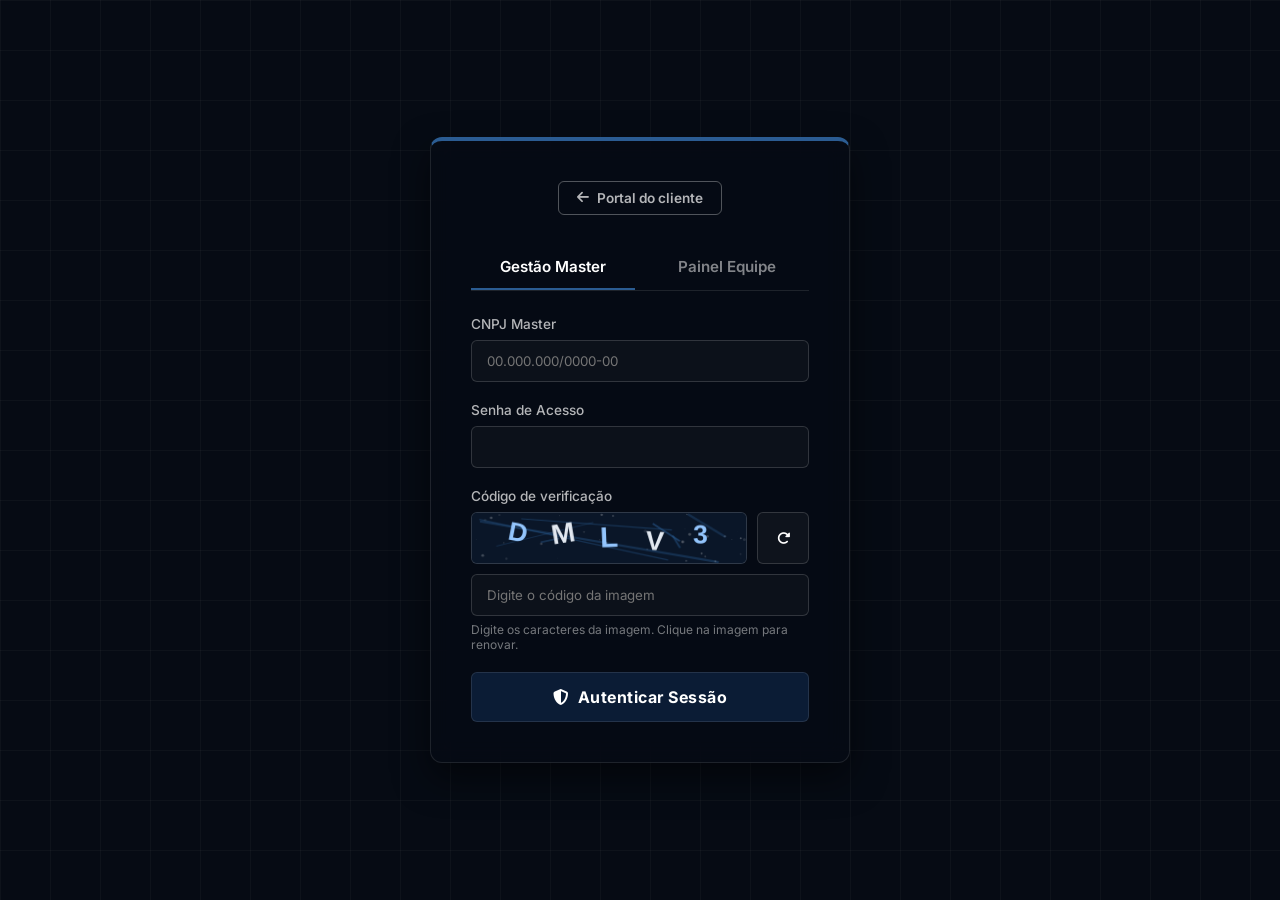
==== commit bc4497ae: "Ajuste finais Versão 01092026" ====
--- a/index.html
+++ b/index.html
@@ -38,7 +38,9 @@
             /* Cores Padrão - Podem ser sobrescritas pelo Tema Master */
             --azul-profundo: #060b14; 
             --azul-marca: #0b1c35; 
-            --azul-sutil: #2b5c92; 
+            --azul-sutil: #2b5c92;
+            --tema-rgb: 11, 28, 53;
+            --tema-sec-rgb: 43, 92, 146; 
             --fundo-site: #f4f7f6; 
             --texto-principal: #1e293b;
             --texto-secundario: #64748b;
@@ -102,7 +104,7 @@
 
         /* ================= SIDEBAR PREMIUM VERTICAL ================= */
         #telaPainel { display: none; height: 100vh; width: 100vw; background-color: var(--fundo-site); }
-        aside { width: 320px; background: var(--azul-marca); color: #fff; display: flex; flex-direction: column; z-index: 10; box-shadow: none; transition: width 0.3s ease; position: relative; overflow-y: auto; overflow-x: hidden; }
+        aside { width: 320px; background: linear-gradient(180deg, rgba(255,255,255,0.07) 0%, transparent 22%), linear-gradient(180deg, rgb(var(--tema-rgb)) 0%, color-mix(in srgb, rgb(var(--tema-rgb)) 78%, #000) 100%); color: #fff; display: flex; flex-direction: column; z-index: 10; box-shadow: none; transition: width 0.3s ease; position: relative; overflow-y: auto; overflow-x: hidden; }
         #sidebarAdmin.encolhida { width: 60px !important; padding: 20px 5px !important; }
         #sidebarAdmin.encolhida .logo-area img, #sidebarAdmin.encolhida .logo-area p, #sidebarAdmin.encolhida .logo-area button, #sidebarAdmin.encolhida .txt-menu, #sidebarAdmin.encolhida .btn-sair-admin span, #sidebarAdmin.encolhida .eq-nav-filho, #sidebarAdmin.encolhida #razaoSocialSidebar, #sidebarAdmin.encolhida #cnpjSidebar { display: none !important; }
         #sidebarAdmin.encolhida .item-menu { padding: 12px; justify-content: center; }
@@ -114,17 +116,17 @@
         .item-menu { display: flex; flex-direction: row; align-items: center; justify-content: flex-start; gap: 15px; padding: 12px 18px; color: rgba(255,255,255,0.6); background: transparent; border-radius: 10px; border: none; font-weight: 500; font-size: 0.9rem; text-decoration: none; transition: color 0.25s ease, background 0.25s ease; cursor: pointer;}
         .item-menu i { font-size: 1.2rem; width: 25px; text-align: center; }
         .item-menu:hover { color: #fff; background: rgba(255,255,255,0.05); transform: none; }
-        .item-menu.ativa { color: #fff; background: rgba(6, 182, 212, 0.14); border: none; border-radius: 10px; }
+        .item-menu.ativa { color: #fff; background: rgba(var(--tema-sec-rgb), 0.28); border: none; border-radius: 10px; box-shadow: inset 0 0 0 1px rgba(255,255,255,0.08); }
         
         .rodape-aside { padding: 20px 15px; border-top: none; text-align: center; }
         .btn-sair-admin { background: rgba(239, 68, 68, 0.08); border: none; color: #fca5a5; padding: 10px 15px; font-size: 0.85rem; border-radius: 8px; transition: var(--transicao); font-weight: 600; width: 100%; display: flex; justify-content: center; align-items: center; gap: 8px; cursor: pointer; }
         .btn-sair-admin:hover { background: var(--erro); color: #fff; border-color: var(--erro); }
 
         /* ================= CONTEÚDO PRINCIPAL ================= */
-        main { transition: margin-left 0.3s ease; flex: 1; padding: 25px; overflow-y: auto; display: flex; flex-direction: column; background: var(--fundo-site); }
+        main { transition: margin-left 0.3s ease; flex: 1; padding: 25px; overflow-y: auto; display: flex; flex-direction: column; background: radial-gradient(900px 280px at 0% 0%, rgba(var(--tema-sec-rgb), 0.10), transparent 55%), radial-gradient(700px 240px at 100% 100%, rgba(var(--tema-rgb), 0.06), transparent 50%), var(--fundo-site); }
         main.expandido { margin-left: 0px !important; width: calc(100% - 60px) !important; }
         .painel-conteudo { display: none; max-width: 100%; margin: 0 auto; width: 100%; animation: fadeIn 0.4s ease; }
-        .card-box { background: #fff; border: var(--borda); border-radius: 8px; padding: 25px; margin-bottom: 25px; box-shadow: 0 4px 10px rgba(0,0,0,0.02); }
+        .card-box { background: color-mix(in srgb, #fff 86%, rgb(var(--tema-sec-rgb)) 14%); border: 1px solid rgba(var(--tema-sec-rgb), 0.14); border-radius: 8px; padding: 25px; margin-bottom: 25px; box-shadow: 0 8px 24px rgba(var(--tema-rgb), 0.05); backdrop-filter: blur(10px); }
         .card-accordion { background: #fff; border: var(--borda); border-radius: 8px; margin-bottom: 15px; box-shadow: 0 4px 10px rgba(0,0,0,0.02); overflow: hidden; transition: var(--transicao); }
         .section-header { padding: 18px 20px; display: flex; justify-content: space-between; align-items: center; background: #fff; transition: var(--transicao); }
         .section-header:hover { background: #f8fafc; }
@@ -132,7 +134,7 @@
         .form-group { margin-bottom: 15px; }
         .form-group label { display: block; font-weight: 600; color: var(--azul-marca); margin-bottom: 5px; font-size: 0.85rem; }
         .form-group input, .form-group select, .form-group textarea { width: 100%; padding: 10px; border: 1px solid #cbd5e1; border-radius: 6px; font-size: 0.9rem; background: #f8fafc; transition: var(--transicao); }
-        .form-group input:focus, .form-group select:focus, .form-group textarea:focus { border-color: var(--azul-sutil); outline: none; background: #fff; box-shadow: 0 0 0 3px rgba(43,92,146,0.1); }
+        .form-group input:focus, .form-group select:focus, .form-group textarea:focus { border-color: var(--azul-sutil); outline: none; background: #fff; box-shadow: 0 0 0 3px rgba(var(--tema-sec-rgb), 0.18); }
         .btn-acao { background: var(--azul-marca); color: #fff; border: none; padding: 8px 14px; border-radius: 6px; font-weight: 600; display: inline-flex; align-items: center; justify-content: center; gap: 6px; transition: var(--transicao); font-size: 0.85rem; cursor: pointer; }
         .btn-acao:hover { background: var(--azul-sutil); transform: translateY(-1px); box-shadow: 0 3px 8px rgba(43,92,146,0.2); }
         .linha-form { display: flex; gap: 15px; }
@@ -146,9 +148,9 @@
         .painel-modulos { display: none; max-width: 1200px; margin: 0 auto; width: 100%; animation: fadeIn 0.4s ease; }
         .titulo-modulo { color: var(--azul-marca); font-size: 1.5rem; margin-bottom: 25px; border-bottom: 2px solid #e2e8f0; padding-bottom: 10px; display: flex; align-items: center; gap: 10px; }
         .grid-tiles { display: grid; grid-template-columns: repeat(auto-fill, minmax(250px, 1fr)); gap: 20px; }
-        .tile-btn { background: linear-gradient(145deg, #ffffff, #f8fafc); border: 1px solid #cbd5e1; border-radius: 12px; padding: 30px 20px; display: flex; flex-direction: column; align-items: center; justify-content: center; text-align: center; gap: 15px; cursor: pointer; transition: all 0.3s cubic-bezier(0.25, 0.8, 0.25, 1); box-shadow: 0 4px 6px rgba(0,0,0,0.02); text-decoration: none; color: var(--texto-principal); }
-        .tile-btn:hover { transform: translateY(-5px); box-shadow: 0 10px 20px rgba(11, 28, 53, 0.1); border-color: var(--azul-sutil); background: #fff; }
-        .tile-icone { width: 60px; height: 60px; background: rgba(43, 92, 146, 0.1); color: var(--azul-marca); border-radius: 16px; display: flex; align-items: center; justify-content: center; font-size: 2rem; transition: var(--transicao); }
+        .tile-btn { background: linear-gradient(160deg, color-mix(in srgb, #fff 88%, rgb(var(--tema-sec-rgb)) 12%), rgba(255,255,255,0.72)); border: 1px solid rgba(var(--tema-sec-rgb), 0.16); border-radius: 12px; padding: 30px 20px; display: flex; flex-direction: column; align-items: center; justify-content: center; text-align: center; gap: 15px; cursor: pointer; transition: all 0.3s cubic-bezier(0.25, 0.8, 0.25, 1); box-shadow: 0 4px 16px rgba(var(--tema-rgb), 0.05); text-decoration: none; color: var(--texto-principal); backdrop-filter: blur(8px); }
+        .tile-btn:hover { transform: translateY(-5px); box-shadow: 0 14px 28px rgba(var(--tema-rgb), 0.14); border-color: rgba(var(--tema-sec-rgb), 0.45); background: color-mix(in srgb, #fff 82%, rgb(var(--tema-sec-rgb)) 18%); }
+        .tile-icone { width: 60px; height: 60px; background: rgba(var(--tema-sec-rgb), 0.16); color: var(--azul-marca); border-radius: 16px; display: flex; align-items: center; justify-content: center; font-size: 2rem; transition: var(--transicao); }
         .tile-btn:hover .tile-icone { background: var(--azul-marca); color: #fff; transform: scale(1.1); }
         .tile-titulo { font-size: 1.05rem; font-weight: 700; color: var(--azul-marca); margin-bottom: 5px; }
         .tile-desc { font-size: 0.8rem; color: var(--texto-secundario); font-weight: 500; line-height: 1.3; }
@@ -541,14 +543,14 @@
                             <div class="tile-desc">Nova Reforma Tributária (IBS + CBS)</div>
                         </div>
                     </div>
-                    <div class="tile-btn" data-perm="obras" onclick="location.hash='processos'; abrirTelaAcao('gestaoProcessos')">
+                    <div class="tile-btn" data-perm="obras" onclick="abrirTelaAcao('gestaoProcessos')">
                         <div class="tile-icone"><i class="fa-solid fa-list-check" style="color: #0f766e;"></i></div>
                         <div>
                             <div class="tile-titulo">Processos (Checklists)</div>
                             <div class="tile-desc">Categorias e itens padrão da montagem</div>
                         </div>
                     </div>
-                    <div class="tile-btn" data-perm="obras" onclick="location.hash='etapas'; abrirTelaAcao('gestaoEtapas')">
+                    <div class="tile-btn" data-perm="obras" onclick="abrirTelaAcao('gestaoEtapas')">
                         <div class="tile-icone"><i class="fa-solid fa-gears" style="color: #475569;"></i></div>
                         <div>
                             <div class="tile-titulo">Etapas do PCP</div>
@@ -580,7 +582,7 @@
 </div>
                     
                     <!-- NOVO BOTÃO: ETAPAS DO KANBAN -->
-                    <div class="tile-btn" onclick="abrirModalConfigPCP()">
+                    <div class="tile-btn" onclick="abrirTelaAcao('gestaoEtapas')">
                         <div class="tile-icone"><i class="fa-solid fa-gears" style="color: #64748b;"></i></div>
                         <div>
                             <div class="tile-titulo">Etapas do Kanban</div>
@@ -597,7 +599,7 @@
 </div>
                     
                     <!-- NOVO BOTÃO: PROCESSOS DE MONTAGEM -->
-                    <div class="tile-btn" onclick="abrirModalConfigProcessos()">
+                    <div class="tile-btn" onclick="abrirTelaAcao('gestaoProcessos')">
                         <div class="tile-icone"><i class="fa-solid fa-list-check" style="color: #64748b;"></i></div>
                         <div>
                             <div class="tile-titulo">Processos (Checklists)</div>
@@ -1412,6 +1414,75 @@
                 </div>
             </div>
 
+            <div id="painelProcessos" class="painel-conteudo">
+                <div style="display: flex; justify-content: space-between; align-items: flex-end; margin-bottom: 20px; border-bottom: 2px solid rgba(var(--tema-sec-rgb), 0.18); padding-bottom: 10px; flex-wrap: wrap; gap: 15px;">
+                    <div style="display: flex; align-items: flex-start; gap: 12px;">
+                        <button type="button" onclick="abrirModulo('cadastros')" style="background:transparent; border:none; color:var(--texto-secundario); font-size:1.2rem; cursor:pointer; margin-top:4px;"><i class="fa-solid fa-arrow-left"></i></button>
+                        <div>
+                            <h2 style="color: var(--azul-marca); font-size: 1.3rem;"><i class="fa-solid fa-list-check"></i> Processos (Checklists)</h2>
+                            <p style="color: var(--texto-secundario); font-size: 0.85rem; margin-top: 3px;">Categorias e itens padrão usados na gestão de cada quadro.</p>
+                        </div>
+                    </div>
+                </div>
+                <div class="card-box" style="border-top: 4px solid var(--azul-sutil);">
+                    <form id="formConfigProcesso" onsubmit="salvarProcessoPadrao(event)">
+                        <input type="hidden" id="configProcDbId">
+                        <div class="linha-form">
+                            <div class="form-group" style="flex: 2;"><label>ID da Categoria (Ex: cat_eng)</label><input type="text" id="configProcCatId" required></div>
+                            <div class="form-group" style="flex: 3;"><label>Nome da Categoria</label><input type="text" id="configProcNome" required placeholder="Ex: Engenharia e Projetos"></div>
+                        </div>
+                        <div class="linha-form">
+                            <div class="form-group" style="flex: 2;"><label>Ícone FontAwesome (Ex: fa-bolt)</label><input type="text" id="configProcIcone"></div>
+                            <div class="form-group" style="flex: 1;"><label>Ordem na Tela</label><input type="number" id="configProcOrdem" required min="1"></div>
+                        </div>
+                        <div class="form-group">
+                            <label>Itens do Checklist (um por linha)</label>
+                            <textarea id="configProcItens" rows="5" placeholder="Passagem de Cabos&#10;Anilhamento&#10;Conexão de Potência"></textarea>
+                        </div>
+                        <div style="display: flex; justify-content: space-between; align-items: center; gap: 10px; flex-wrap: wrap;">
+                            <button type="button" onclick="limparFormProcesso()" class="btn-acao" style="background: transparent; color: var(--texto-secundario); border: 1px solid #cbd5e1;"><i class="fa-solid fa-eraser"></i> Nova categoria</button>
+                            <button type="submit" class="btn-acao" style="background: var(--sucesso);"><i class="fa-solid fa-check"></i> Gravar categoria</button>
+                        </div>
+                    </form>
+                </div>
+                <div class="card-box" style="padding: 0; overflow: hidden;">
+                    <div id="listaConfigProcessos"></div>
+                </div>
+            </div>
+
+            <div id="painelEtapas" class="painel-conteudo">
+                <div style="display: flex; justify-content: space-between; align-items: flex-end; margin-bottom: 20px; border-bottom: 2px solid rgba(var(--tema-sec-rgb), 0.18); padding-bottom: 10px; flex-wrap: wrap; gap: 15px;">
+                    <div style="display: flex; align-items: flex-start; gap: 12px;">
+                        <button type="button" onclick="abrirModulo('cadastros')" style="background:transparent; border:none; color:var(--texto-secundario); font-size:1.2rem; cursor:pointer; margin-top:4px;"><i class="fa-solid fa-arrow-left"></i></button>
+                        <div>
+                            <h2 style="color: var(--azul-marca); font-size: 1.3rem;"><i class="fa-solid fa-gears"></i> Etapas do PCP</h2>
+                            <p style="color: var(--texto-secundario); font-size: 0.85rem; margin-top: 3px;">Colunas do kanban: nome, ordem, cor e vínculo com status macro.</p>
+                        </div>
+                    </div>
+                </div>
+                <div class="card-box" style="border-top: 4px solid var(--azul-sutil);">
+                    <form id="formConfigEtapa" onsubmit="salvarEtapaPCP(event)">
+                        <input type="hidden" id="configEtapaId">
+                        <div class="linha-form" style="align-items: flex-end;">
+                            <div class="form-group" style="flex: 3;"><label>Nome da Etapa</label><input type="text" id="configEtapaNome" required placeholder="Ex: 3. Montagem Mecânica"></div>
+                            <div class="form-group" style="flex: 1;"><label>Ordem</label><input type="number" id="configEtapaOrdem" required min="1" placeholder="1"></div>
+                            <div class="form-group" style="flex: 1;"><label>Cor do Card</label><input type="color" id="configEtapaCor" value="#3b82f6" style="height: 42px; cursor: pointer;"></div>
+                            <button type="submit" class="btn-acao" style="background: var(--sucesso); height: 42px; margin-bottom: 15px;"><i class="fa-solid fa-check"></i> Gravar</button>
+                        </div>
+                        <div class="form-group">
+                            <label>Vincular aos Status Macros (Painel Geral)</label>
+                            <div id="containerCheckboxesStatusMacro" style="max-height: 160px; overflow-y: auto; border: 1px solid rgba(var(--tema-sec-rgb), 0.18); border-radius: 6px; padding: 10px; background: rgba(var(--tema-sec-rgb), 0.05); display: flex; flex-direction: column; gap: 6px;">
+                                <span style="font-size: 12px; color: #94a3b8;">Carregando status...</span>
+                            </div>
+                        </div>
+                        <button type="button" onclick="limparFormEtapa()" class="btn-acao" style="background: transparent; color: var(--texto-secundario); border: 1px solid #cbd5e1;"><i class="fa-solid fa-eraser"></i> Nova etapa</button>
+                    </form>
+                </div>
+                <div class="card-box" style="padding: 0; overflow: hidden;">
+                    <div id="listaConfigEtapas"></div>
+                </div>
+            </div>
+
             <!-- PAINEL CADASTRAR NOVO CLIENTE -->
             <div id="painelNovoCliente" class="painel-conteudo">
                 <div style="margin-bottom: 20px; border-bottom: 2px solid #e2e8f0; padding-bottom: 10px; display: flex; align-items: center; gap: 15px;">
@@ -1721,10 +1792,10 @@
                         <button type="button" class="btn-acao" onclick="toggleModoTV()" id="btnModoTv" style="background: #0f172a;">
                             <i class="fa-solid fa-tv"></i> Modo TV / Painel
                         </button>
-                        <button type="button" class="btn-acao" onclick="abrirModalConfigProcessos()" style="background: transparent; color: var(--azul-marca); border: 1px solid var(--azul-marca);" title="Configurar Processos">
+                        <button type="button" class="btn-acao" onclick="abrirTelaAcao('gestaoProcessos')" style="background: transparent; color: var(--azul-marca); border: 1px solid var(--azul-marca);" title="Configurar Processos">
                             <i class="fa-solid fa-list-check"></i> Processos
                         </button>
-                        <button type="button" class="btn-acao" onclick="abrirModalConfigPCP()" style="background: transparent; color: var(--azul-marca); border: 1px solid var(--azul-marca);" title="Configurar Fluxo">
+                        <button type="button" class="btn-acao" onclick="abrirTelaAcao('gestaoEtapas')" style="background: transparent; color: var(--azul-marca); border: 1px solid var(--azul-marca);" title="Configurar Fluxo">
                             <i class="fa-solid fa-gears"></i> Etapas
                         </button>
                         <button type="button" class="btn-acao" onclick="document.getElementById('modalImportarExcel').style.display='flex'" style="background: #10b981; color: white; border: none;" title="Importar Projetos">
@@ -2070,8 +2141,12 @@
 
                         <div class="linha-form">
                             <div class="form-group" style="flex: 2;">
-                                <label>Nome Fantasia (Sua Empresa) *</label>
-                                <input type="text" id="configMasterNome" required placeholder="Ex: Callinfo Tecnologia">
+                                <label>Razão Social *</label>
+                                <input type="text" id="configMasterRazao" required placeholder="Ex: ETECH Engenharia Ltda">
+                            </div>
+                            <div class="form-group" style="flex: 2;">
+                                <label>Nome Fantasia</label>
+                                <input type="text" id="configMasterNome" placeholder="Ex: ETECH">
                             </div>
                             <div class="form-group" style="flex: 1;">
                                 <label>CNPJ Master (Bloqueado)</label>
@@ -2341,100 +2416,8 @@
         </div>
     </div>
 </div>
-   <!-- MODAL DE GESTÃO DAS ETAPAS DO KANBAN -->
-    <div id="modalConfigPCP" style="display: none; position: fixed; top: 0; left: 0; width: 100%; height: 100%; background: rgba(6, 11, 20, 0.85); backdrop-filter: blur(5px); z-index: 2000; justify-content: center; align-items: center;">
-        <div style="background: #fff; padding: 25px; border-radius: 12px; width: 90%; max-width: 600px; box-shadow: 0 15px 35px rgba(0,0,0,0.3); border-top: 4px solid var(--azul-marca);">
-            <div style="display: flex; justify-content: space-between; align-items: center; margin-bottom: 20px; border-bottom: 1px solid #e2e8f0; padding-bottom: 10px;">
-                <h3 style="color: var(--azul-marca); margin: 0;"><i class="fa-solid fa-gears"></i> Personalizar Fluxo (PCP)</h3>
-                <button type="button" onclick="document.getElementById('modalConfigPCP').style.display='none'" style="background: transparent; border: none; font-size: 1.2rem; color: var(--erro); cursor: pointer;"><i class="fa-solid fa-xmark"></i></button>
-            </div>
-            
-            <form id="formConfigEtapa" onsubmit="salvarEtapaPCP(event)">
-                <input type="hidden" id="configEtapaId">
-                
-                <!-- PRIMEIRA LINHA: Nome, Ordem, Cor e Botão Gravar -->
-                <div class="linha-form" style="display: flex; gap: 10px; margin-bottom: 15px; align-items: flex-end;">
-                    <div class="form-group" style="flex: 3; margin: 0;">
-                        <label style="font-size: 12px; color: #64748b; font-weight: bold; display: block; margin-bottom: 5px;">Nome da Etapa</label>
-                        <input type="text" id="configEtapaNome" required placeholder="Ex: 3. Montagem Mecânica" style="width: 100%; padding: 8px; border: 1px solid #cbd5e1; border-radius: 4px;">
-                    </div>
-                    <div class="form-group" style="flex: 1; margin: 0;">
-                        <label style="font-size: 12px; color: #64748b; font-weight: bold; display: block; margin-bottom: 5px;">Ordem</label>
-                        <input type="number" id="configEtapaOrdem" required min="1" placeholder="Ex: 1" style="width: 100%; padding: 8px; border: 1px solid #cbd5e1; border-radius: 4px;">
-                    </div>
-                    <div class="form-group" style="flex: 1; margin: 0;">
-                        <label style="font-size: 12px; color: #64748b; font-weight: bold; display: block; margin-bottom: 5px;">Cor do Card</label>
-                        <input type="color" id="configEtapaCor" value="#3b82f6" style="width: 100%; height: 35px; cursor: pointer; padding: 2px; border: 1px solid #cbd5e1; border-radius: 4px;">
-                    </div>
-                    <button type="submit" class="btn-acao" style="background: var(--sucesso); color: white; height: 35px; border: none; border-radius: 4px; padding: 0 15px; cursor: pointer; font-weight: bold;"><i class="fa-solid fa-check"></i> Gravar</button>
-                </div>
-               <div style="margin-bottom: 15px;">
-    <label style="font-size: 0.85rem; font-weight: 600; color: var(--texto-secundario); display: block; margin-bottom: 5px;">Vincular aos Status Macros (Painel Geral):</label>
-    <div id="containerCheckboxesStatusMacro" style="max-height: 120px; overflow-y: auto; border: 1px solid #cbd5e1; border-radius: 6px; padding: 10px; background: #f8fafc; display: flex; flex-direction: column; gap: 6px;">
-        <span style="font-size: 12px; color: #94a3b8;">Carregando status...</span>
-    </div>
-</div>
-                
-                <div style="text-align: right; margin-bottom: 15px;">
-                    <button type="button" onclick="limparFormEtapa()" style="background: transparent; border: none; color: var(--texto-secundario); font-size: 0.8rem; cursor: pointer;"><i class="fa-solid fa-eraser"></i> Limpar Formulário (Nova Etapa)</button>
-                </div>
-                
-            </form>
-
-            <div style="background: #f8fafc; border: 1px solid #cbd5e1; border-radius: 8px; max-height: 300px; overflow-y: auto; padding: 10px;">
-                <div id="listaConfigEtapas" style="display: flex; flex-direction: column; gap: 8px;">
-                    <!-- Preenchido via JS -->
-                </div>
-            </div>
-        </div>
-    </div>
-    <!-- MODAL DE GESTÃO DE PROCESSOS PADRÃO -->
-    <div id="modalConfigProcessos" style="display: none; position: fixed; top: 0; left: 0; width: 100%; height: 100%; background: rgba(6, 11, 20, 0.85); backdrop-filter: blur(5px); z-index: 2000; justify-content: center; align-items: center;">
-        <div style="background: #fff; padding: 25px; border-radius: 12px; width: 90%; max-width: 700px; box-shadow: 0 15px 35px rgba(0,0,0,0.3); border-top: 4px solid var(--azul-marca); max-height: 90vh; overflow-y: auto;">
-            <div style="display: flex; justify-content: space-between; align-items: center; margin-bottom: 20px; border-bottom: 1px solid #e2e8f0; padding-bottom: 10px;">
-                <h3 style="color: var(--azul-marca); margin: 0;"><i class="fa-solid fa-list-check"></i> Personalizar Checklist (Processos)</h3>
-                <button type="button" onclick="document.getElementById('modalConfigProcessos').style.display='none'" style="background: transparent; border: none; font-size: 1.2rem; color: var(--erro); cursor: pointer;"><i class="fa-solid fa-xmark"></i></button>
-            </div>
-            
-            <form id="formConfigProcesso" onsubmit="salvarProcessoPadrao(event)">
-                <input type="hidden" id="configProcDbId">
-                <div style="display: flex; gap: 15px; margin-bottom: 10px;">
-                    <div class="form-group" style="flex: 2; margin: 0;">
-                        <label>ID da Categoria (Ex: cat_eng)</label>
-                        <input type="text" id="configProcCatId" required>
-                    </div>
-                    <div class="form-group" style="flex: 3; margin: 0;">
-                        <label>Nome da Categoria (Ex: Engenharia e Projetos)</label>
-                        <input type="text" id="configProcNome" required>
-                    </div>
-                </div>
-                <div style="display: flex; gap: 15px; margin-bottom: 10px;">
-                    <div class="form-group" style="flex: 2; margin: 0;">
-                        <label>Ícone FontAwesome (Ex: fa-bolt)</label>
-                        <input type="text" id="configProcIcone">
-                    </div>
-                    <div class="form-group" style="flex: 1; margin: 0;">
-                        <label>Ordem na Tela</label>
-                        <input type="number" id="configProcOrdem" required min="1">
-                    </div>
-                </div>
-                <div class="form-group" style="margin-bottom: 15px;">
-                    <label>Itens do Checklist (Digite 1 item por linha)</label>
-                    <textarea id="configProcItens" rows="5" placeholder="Passagem de Cabos&#10;Anilhamento&#10;Conexão de Potência" style="width: 100%; padding: 10px; border: 1px solid #cbd5e1; border-radius: 6px; font-family: inherit; font-size: 0.9rem; resize: vertical;"></textarea>
-                </div>
-                <div style="display: flex; justify-content: space-between; align-items: center; margin-bottom: 15px;">
-                    <button type="button" onclick="limparFormProcesso()" style="background: transparent; border: none; color: var(--texto-secundario); font-size: 0.8rem; cursor: pointer;"><i class="fa-solid fa-eraser"></i> Limpar Formulário</button>
-                    <button type="submit" class="btn-acao" style="background: var(--sucesso);"><i class="fa-solid fa-check"></i> Gravar Categoria</button>
-                </div>
-            </form>
-
-            <div style="background: #f8fafc; border: 1px solid #cbd5e1; border-radius: 8px; max-height: 250px; overflow-y: auto;">
-                <div id="listaConfigProcessos" style="display: flex; flex-direction: column;">
-                    <!-- Preenchido via JS -->
-                </div>
-            </div>
-        </div>
-    </div>
+   <!-- MODAL DE GESTÃO DAS ETAPAS — conteúdo em #painelEtapas -->
+    <!-- MODAL DE GESTÃO DE PROCESSOS — conteúdo em #painelProcessos -->
 
     <!-- TOAST DE AVISO -->
     <div id="toastNotificacao">
@@ -2558,9 +2541,54 @@
         sessionStorage.setItem('empresaId', sessao.empresaId);
         sessionStorage.setItem('masterCnpj', sessao.cnpj || '');
         sessionStorage.setItem('masterNome', sessao.nome || 'Sua Empresa');
+        if (sessao.razao) sessionStorage.setItem('masterRazao', sessao.razao);
         sessionStorage.setItem('masterLogo', sessao.logo || '');
         sessionStorage.setItem('masterCorPrimaria', sessao.corPri || '#0b1c35');
         sessionStorage.setItem('masterCorSecundaria', sessao.corSec || '#2b5c92');
+    }
+
+    function nomeRazaoEmpresa() {
+        return String(sessionStorage.getItem('masterRazao') || sessionStorage.getItem('masterNome') || 'Sua Empresa').trim();
+    }
+
+    function aplicarNomeMarcaWorkspace() {
+        var nome = nomeRazaoEmpresa();
+        var nomeEmpresaEl = document.getElementById('nomeEmpresaSaaS');
+        if (nomeEmpresaEl) nomeEmpresaEl.innerText = nome;
+        var leadMarca = document.getElementById('wsLeadMarca');
+        if (leadMarca) leadMarca.innerText = nome;
+        var razaoSocialEl = document.getElementById('razaoSocialSidebar');
+        if (razaoSocialEl) razaoSocialEl.innerText = nome;
+    }
+
+    async function buscarRazaoNaEmpresa(empresaId) {
+        if (!empresaId || !supabaseClient) return '';
+        try {
+            var r1 = await supabaseClient.from('empresas').select('razao_social').eq('id', empresaId).maybeSingle();
+            if (r1.data && r1.data.razao_social) return String(r1.data.razao_social).trim();
+        } catch (e) { /* RLS ou tabela */ }
+        try {
+            var r2 = await supabaseClient
+                .from('admin_master')
+                .select('razao_social, empresas(razao_social)')
+                .or('empresa_id.eq.' + empresaId + ',id.eq.' + empresaId)
+                .limit(1)
+                .maybeSingle();
+            var row = r2.data;
+            if (!row) return '';
+            var nested = row.empresas && (row.empresas.razao_social || (Array.isArray(row.empresas) && row.empresas[0] && row.empresas[0].razao_social));
+            return String(nested || row.razao_social || '').trim();
+        } catch (e2) {
+            return '';
+        }
+    }
+
+    async function sincronizarRazaoEmpresa() {
+        var eid = sessionStorage.getItem('empresaId');
+        var razao = await buscarRazaoNaEmpresa(eid);
+        if (razao) sessionStorage.setItem('masterRazao', razao);
+        aplicarNomeMarcaWorkspace();
+        if (typeof EqNav !== 'undefined') EqNav.aplicarIdentidade();
     }
 
 
@@ -2577,8 +2605,12 @@
 
     // ================= APLICAÇÃO DE TEMA GLOBAL =================
     function aplicarTemaCores(primaria, secundaria) {
-        if(primaria) document.documentElement.style.setProperty('--azul-marca', primaria);
-        if(secundaria) document.documentElement.style.setProperty('--azul-sutil', secundaria);
+        if (typeof EqNav !== 'undefined' && EqNav.aplicarTintas) {
+            EqNav.aplicarTintas(primaria, secundaria);
+            return;
+        }
+        if (primaria) document.documentElement.style.setProperty('--azul-marca', primaria);
+        if (secundaria) document.documentElement.style.setProperty('--azul-sutil', secundaria);
     }
 
     // ================= FUNÇÃO UNIFICADA DE LOGO (3 LUGARES) =================
@@ -2627,22 +2659,27 @@
         }
     }
 
+    function mostrarAvisoLogin(texto) {
+        const msg = document.getElementById('mensagemErroLogin');
+        if (!msg) return;
+        if (!texto) {
+            msg.style.display = 'none';
+            return;
+        }
+        msg.style.display = 'block';
+        msg.innerHTML = '<i class="fa-solid fa-triangle-exclamation"></i> ' + texto;
+    }
+
     async function buscarEaplicarLogo(cnpjBruto) {
         const cnpjLimpo = cnpjBruto ? cnpjBruto.replace(/\D/g, '') : '';
         if (cnpjLimpo.length < 14) return;
 
         try {
-            const { data, error } = await supabaseClient
-                .from('admin_master')
-                .select('logo_url')
-                .eq('cnpj', cnpjLimpo)
-                .maybeSingle();
-
-            if (data && data.logo_url) {
-                aplicarLogoEmTudo(data.logo_url);
-            } else {
-                aplicarLogoEmTudo('');
-            }
+            const gate = await EqSec.verificarTenantAtivo(supabaseClient, { cnpj: cnpjLimpo });
+            if (gate.logo) aplicarLogoEmTudo(gate.logo);
+            else aplicarLogoEmTudo('');
+            if (!gate.ok) mostrarAvisoLogin(gate.mensagem);
+            else mostrarAvisoLogin('');
         } catch (err) {
             console.error("Erro ao buscar logo no admin_master:", err);
         }
@@ -2847,32 +2884,39 @@
     }
 
     if (sessionStorage.getItem('acessoCRM')) {
-        isMaster = sessionStorage.getItem('tipoAcesso') === 'mestre';
-        equipeIdLogada = sessionStorage.getItem('equipeId');
-        empresaIdLogada = sessionStorage.getItem('empresaId'); 
-        
-        const elUsuario = document.getElementById('nomeUsuarioLogado');
-        if (elUsuario) {
-            if (isMaster) { 
-                elUsuario.innerText = 'Acesso Master'; 
-            } else { 
-                elUsuario.innerText = 'Engenharia: ' + (sessionStorage.getItem('nomeEquipe') || 'Equipe'); 
+        (async function () {
+            const gateSessao = await EqSec.verificarTenantAtivo(supabaseClient, {
+                empresaId: sessionStorage.getItem('empresaId'),
+                cnpj: sessionStorage.getItem('masterCnpj')
+            });
+            if (!gateSessao.ok) {
+                sessionStorage.clear();
+                mostrarAvisoLogin(gateSessao.mensagem || EqSec.MSG_TENANT_INATIVO);
+                return;
             }
-        }
-        
-        const tPrim = sessionStorage.getItem('masterCorPrimaria');
-        const tSec = sessionStorage.getItem('masterCorSecundaria');
-        if(tPrim || tSec) aplicarTemaCores(tPrim, tSec);
-
-        aplicarLogoEmTudo(sessionStorage.getItem('masterLogo'));
-
-        if (typeof EqSessionTimeout !== 'undefined') {
-            EqSessionTimeout.iniciar(30 * 60 * 1000, function () {
-                sessionStorage.clear();
-                window.location.href = EqSec.urlPainelErp();
-            });
-        }
-        iniciarPainel();
+            isMaster = sessionStorage.getItem('tipoAcesso') === 'mestre';
+            equipeIdLogada = sessionStorage.getItem('equipeId');
+            empresaIdLogada = sessionStorage.getItem('empresaId');
+            const elUsuario = document.getElementById('nomeUsuarioLogado');
+            if (elUsuario) {
+                if (isMaster) {
+                    elUsuario.innerText = 'Acesso Master';
+                } else {
+                    elUsuario.innerText = 'Engenharia: ' + (sessionStorage.getItem('nomeEquipe') || 'Equipe');
+                }
+            }
+            const tPrim = sessionStorage.getItem('masterCorPrimaria');
+            const tSec = sessionStorage.getItem('masterCorSecundaria');
+            if (tPrim || tSec) aplicarTemaCores(tPrim, tSec);
+            aplicarLogoEmTudo(sessionStorage.getItem('masterLogo'));
+            if (typeof EqSessionTimeout !== 'undefined') {
+                EqSessionTimeout.iniciar(30 * 60 * 1000, function () {
+                    sessionStorage.clear();
+                    window.location.href = EqSec.urlPainelErp();
+                });
+            }
+            iniciarPainel();
+        })();
     }
     ligarAtalhosPermissao('novoPerm');
     ligarAtalhosPermissao('editPerm');
@@ -2920,15 +2964,19 @@
         const cnpjLimpo = cnpjBruto ? cnpjBruto.replace(/\D/g, '') : '';
         if (cnpjLimpo.length !== 14) return;
         try {
-            const rpc = await supabaseClient.rpc('lookup_branding', { p_cnpj: cnpjLimpo });
-            if (!rpc.error && rpc.data && typeof aplicarLogoEmTudo === 'function') {
-                aplicarLogoEmTudo(rpc.data.logo_url);
-                return;
+            const gate = await EqSec.verificarTenantAtivo(supabaseClient, { cnpj: cnpjLimpo });
+            if (gate.logo && typeof aplicarLogoEmTudo === 'function') aplicarLogoEmTudo(gate.logo);
+            else {
+                const rpc = await supabaseClient.rpc('lookup_branding', { p_cnpj: cnpjLimpo });
+                if (!rpc.error && rpc.data && typeof aplicarLogoEmTudo === 'function') {
+                    aplicarLogoEmTudo(rpc.data.logo_url);
+                } else if (EqSec.rpcFalhouPorAusencia(rpc.error)) {
+                    const { data } = await supabaseClient.from('admin_master').select('logo_url').eq('cnpj', cnpjLimpo).maybeSingle();
+                    if (data && typeof aplicarLogoEmTudo === 'function') aplicarLogoEmTudo(data.logo_url);
+                }
             }
-            if (EqSec.rpcFalhouPorAusencia(rpc.error)) {
-                const { data } = await supabaseClient.from('admin_master').select('logo_url').eq('cnpj', cnpjLimpo).maybeSingle();
-                if (data && typeof aplicarLogoEmTudo === 'function') aplicarLogoEmTudo(data.logo_url);
-            }
+            if (!gate.ok) mostrarAvisoLogin(gate.mensagem);
+            else mostrarAvisoLogin('');
         } catch (err) {
             console.error("Erro ao buscar logo:", err);
         }
@@ -2961,29 +3009,36 @@
         
         try {
             if (modoLoginAtual === 'mestre') {
-                const identLimpo = identBruto.replace(/\D/g, '');
+                const identLimpo = EqSec.cnpjDigitos(identBruto);
                 let masterData = null;
-                const rpc = await supabaseClient.rpc('login_admin_master', { p_cnpj: identBruto, p_senha: senha });
+                const rpc = await supabaseClient.rpc('login_admin_master', { p_cnpj: identLimpo || identBruto, p_senha: senha });
                 if (!rpc.error && rpc.data) {
                     masterData = rpc.data;
                 } else if (EqSec.rpcFalhouPorAusencia(rpc.error)) {
                     const { data, error } = await supabaseClient
                         .from('admin_master')
                         .select('id, empresa_id, cnpj, nome_fantasia, logo_url, cor_primaria, cor_secundaria')
-                        .or(`cnpj.eq.${identLimpo},cnpj.eq.${identBruto}`)
+                        .in('cnpj', EqSec.valoresCnpjBusca(identLimpo))
                         .eq('senha', senha);
                     if (error) throw error;
                     if (data && data.length) masterData = data[0];
                 }
 
                 if (masterData) {
-                    const idEmpresaMestre = masterData.empresa_id || masterData.id;
+                    const idEmpresaMestre = masterData.empresa_id || null;
+                    const gate = await EqSec.verificarTenantAtivo(supabaseClient, { empresaId: idEmpresaMestre, cnpj: identLimpo });
+                    if (!gate.ok) {
+                        mostrarAvisoLogin(gate.mensagem || EqSec.MSG_TENANT_INATIVO);
+                        return;
+                    }
+                    const empresaIdFinal = (gate.tenant && gate.tenant.id) || idEmpresaMestre || masterData.id;
                     sessionStorage.setItem('tipoAcesso', 'mestre');
                     sessionStorage.setItem('permissoes', JSON.stringify(EqSec.PERM_TODAS));
                     aplicarSessaoAdmin({
-                        empresaId: idEmpresaMestre,
+                        empresaId: empresaIdFinal,
                         cnpj: masterData.cnpj,
                         nome: masterData.nome_fantasia,
+                        razao: await buscarRazaoNaEmpresa(empresaIdFinal),
                         logo: masterData.logo_url,
                         corPri: masterData.cor_primaria,
                         corSec: masterData.cor_secundaria
@@ -3000,18 +3055,19 @@
                 const cnpjEmpresaBruto = document.getElementById('inputCnpjEmpresa').value.trim();
                 let pack = null;
                 const rpcEq = await supabaseClient.rpc('login_equipe', {
-                    p_cnpj_empresa: cnpjEmpresaBruto,
+                    p_cnpj_empresa: EqSec.cnpjDigitos(cnpjEmpresaBruto) || cnpjEmpresaBruto,
                     p_usuario: identBruto,
                     p_senha: senha
                 });
                 if (!rpcEq.error && rpcEq.data) {
                     pack = rpcEq.data;
                 } else if (EqSec.rpcFalhouPorAusencia(rpcEq.error)) {
-                    const cnpjEmpresaLimpo = cnpjEmpresaBruto.replace(/\D/g, '');
+                    const cnpjEmpresaLimpo = EqSec.cnpjDigitos(cnpjEmpresaBruto);
                     const { data: masterData, error: masterErr } = await supabaseClient
                         .from('admin_master')
                         .select('id, empresa_id, cnpj, nome_fantasia, logo_url, cor_primaria, cor_secundaria')
-                        .or(`cnpj.eq.${cnpjEmpresaLimpo},cnpj.eq.${cnpjEmpresaBruto}`)
+                        .in('cnpj', EqSec.valoresCnpjBusca(cnpjEmpresaLimpo))
+                        .limit(1)
                         .maybeSingle();
                     if (masterErr || !masterData) throw new Error('CNPJ da Empresa não encontrado.');
                     const idEmpresaMaster = masterData.empresa_id || masterData.id;
@@ -3030,15 +3086,22 @@
                 if (pack && pack.equipe) {
                     const masterData = pack.master;
                     const equipeUser = pack.equipe;
-                    const idEmpresaMaster = masterData.empresa_id || masterData.id;
+                    const idEmpresaMaster = masterData.empresa_id || null;
+                    const gateEq = await EqSec.verificarTenantAtivo(supabaseClient, { empresaId: idEmpresaMaster, cnpj: EqSec.cnpjDigitos(cnpjEmpresaBruto) });
+                    if (!gateEq.ok) {
+                        mostrarAvisoLogin(gateEq.mensagem || EqSec.MSG_TENANT_INATIVO);
+                        return;
+                    }
+                    const empresaIdFinalEq = (gateEq.tenant && gateEq.tenant.id) || idEmpresaMaster || masterData.id;
                     sessionStorage.setItem('tipoAcesso', 'equipe');
                     sessionStorage.setItem('equipeId', equipeUser.id);
                     sessionStorage.setItem('nomeEquipe', equipeUser.nome);
                     EqSec.gravarPermissoesSessao(equipeUser.permissoes);
                     aplicarSessaoAdmin({
-                        empresaId: idEmpresaMaster,
+                        empresaId: empresaIdFinalEq,
                         cnpj: masterData.cnpj,
                         nome: masterData.nome_fantasia,
+                        razao: await buscarRazaoNaEmpresa(empresaIdFinalEq),
                         logo: masterData.logo_url,
                         corPri: masterData.cor_primaria,
                         corSec: masterData.cor_secundaria
@@ -3070,15 +3133,11 @@
         marcarWorkspaceInicio(!hashRotaAdmin() || hashRotaAdmin() === 'inicio');
         const p = getPermissoes();
 
-        const nomeTenant = sessionStorage.getItem('masterNome') || 'Sua Empresa';
         const logoTenant = sessionStorage.getItem('masterLogo');
         const corPri = sessionStorage.getItem('masterCorPrimaria') || '#0b1c35';
         const corSec = sessionStorage.getItem('masterCorSecundaria') || '#2b5c92';
         
-        const razaoSocialEl = document.getElementById('razaoSocialSidebar');
-        if (razaoSocialEl) {
-            razaoSocialEl.innerText = sessionStorage.getItem('masterNome') || 'Sua Empresa';
-        }
+        aplicarNomeMarcaWorkspace();
 
         const cnpjEl = document.getElementById('cnpjSidebar');
         if (cnpjEl) {
@@ -3086,13 +3145,9 @@
             cnpjEl.innerText = cnpjSalvo ? `CNPJ: ${cnpjSalvo}` : '';
         }
 
-        const nomeEmpresaEl = document.getElementById('nomeEmpresaSaaS');
-        if (nomeEmpresaEl) nomeEmpresaEl.innerText = nomeTenant;
-        const leadMarca = document.getElementById('wsLeadMarca');
-        if (leadMarca) leadMarca.innerText = nomeTenant;
-
         aplicarTemaCores(corPri, corSec);
         aplicarLogoEmTudo(logoTenant);
+        await sincronizarRazaoEmpresa();
 
         if (typeof EqNav !== 'undefined') EqNav.montar({ pagina: 'admin' });
 
@@ -3208,13 +3263,13 @@
         else if (tela === 'gestaoTribFederal') { document.getElementById('painelTribFederal').style.display = 'block'; carregarListaTribFederal(); }
         else if (tela === 'gestaoTribReforma') { document.getElementById('painelTribReforma').style.display = 'block'; carregarListaTribReforma(); }
         else if (tela === 'gestaoEtapas') {
-            var cadE = document.getElementById('moduloCadastros');
-            if (cadE) cadE.style.display = 'block';
+            document.getElementById('painelEtapas').style.display = 'block';
+            if (hashRotaAdmin() !== 'etapas') history.replaceState(null, '', '#etapas');
             if (typeof abrirModalConfigPCP === 'function') abrirModalConfigPCP();
         }
         else if (tela === 'gestaoProcessos') {
-            var cadP = document.getElementById('moduloCadastros');
-            if (cadP) cadP.style.display = 'block';
+            document.getElementById('painelProcessos').style.display = 'block';
+            if (hashRotaAdmin() !== 'processos') history.replaceState(null, '', '#processos');
             if (typeof abrirModalConfigProcessos === 'function') abrirModalConfigProcessos();
         }
         else if (tela === 'fabricaPcp') { document.getElementById('painelPCP').style.display = 'block'; inicializarPCP(); }
@@ -3229,6 +3284,7 @@
             document.getElementById('painelConfiguracoes').style.display = 'block';
             carregarConfiguracoesMaster();
         }
+        if (typeof EqNav !== 'undefined') EqNav.marcarAtivo('admin');
     }
 
     window.addEventListener('hashchange', function () {
@@ -4350,11 +4406,7 @@
     const numeroLimpo = cliente.whatsapp ? cliente.whatsapp.replace(/\D/g, '') : '';
     const linkWhatsapp = numeroLimpo ? `https://wa.me/55${numeroLimpo}` : '#';
 
-    // Padroniza o status para maiúsculo (evita problemas com 'ativo', 'Ativo' ou 'ATIVO')
-    const statusTexto = cliente.status ? cliente.status.toUpperCase() : 'ATIVO';
-    
-    // Define as cores com base no status padronizado
-    const isAtivo = statusTexto === 'ATIVO';
+    const isAtivo = EqSec.empresaEstaAtiva(cliente.status);
     const bgStatus = isAtivo ? '#d1fae5' : '#fee2e2';
     const colorStatus = isAtivo ? '#065f46' : '#991b1b';
 
@@ -4383,7 +4435,7 @@
                 `}
 
                 <span style="font-size: 0.6rem; padding: 1px 6px; border-radius: 4px; background: ${bgStatus}; color: ${colorStatus}; font-weight: 600;">
-                    ${statusTexto}
+                    ${isAtivo ? 'ATIVO' : 'INATIVO'}
                 </span>
             </div>
         </div>
@@ -4465,7 +4517,7 @@
             document.getElementById('viewCliNome').innerText = cli.razao_social || 'Sem Nome'; 
             document.getElementById('viewCliCnpj').innerText = cli.cnpj || '';
             const elStatusText = document.getElementById('viewCliStatusLabel');
-            if (cli.status === 'inativo') { elStatusText.innerText = 'Inativo (Acesso Bloqueado)'; elStatusText.style.background = 'var(--erro)'; } else { elStatusText.innerText = 'Ativo'; elStatusText.style.background = 'var(--sucesso)'; }
+            if (!EqSec.empresaEstaAtiva(cli.status)) { elStatusText.innerText = 'Inativo (Acesso Bloqueado)'; elStatusText.style.background = 'var(--erro)'; } else { elStatusText.innerText = 'Ativo'; elStatusText.style.background = 'var(--sucesso)'; }
             
             const tipoCad = cli.tipo_pessoa || 'J';
             const rad = document.querySelector(`input[name="editCliTipo"][value="${tipoCad}"]`);
@@ -4478,7 +4530,7 @@
             
             const preencher = (id, valor) => { const campo = document.getElementById(id); if (campo) campo.value = valor || ''; };
             
-            preencher('editCliNome', cli.razao_social); preencher('editCliSenha', cli.chave_mestre); preencher('editCliWpp', cli.whatsapp); preencher('editCliEmail', cli.email); preencher('editCliStatus', cli.status || 'ativo');
+            preencher('editCliNome', cli.razao_social); preencher('editCliSenha', cli.chave_mestre); preencher('editCliWpp', cli.whatsapp); preencher('editCliEmail', cli.email); preencher('editCliStatus', EqSec.normalizarStatusConta(cli.status) === 'inativo' ? 'inativo' : 'ativo');
             preencher('editCliCep', cli.cep); preencher('editCliEnd', cli.endereco); preencher('editCliNum', cli.numero); preencher('editCliBairro', cli.bairro); preencher('editCliCidade', cli.cidade); preencher('editCliUF', cli.uf);
             
             const wppBtn = document.getElementById('btnWppDireto');
@@ -5141,7 +5193,7 @@
                 bairro: document.getElementById('editCliBairro').value.trim(),
                 cidade: document.getElementById('editCliCidade').value.trim(),
                 uf: document.getElementById('editCliUF').value.trim(),
-                status: document.getElementById('editCliStatus').value,
+                status: EqSec.normalizarStatusConta(document.getElementById('editCliStatus').value) === 'inativo' ? 'inativo' : 'ativo',
                 tipo_pessoa: pTipo,
                 is_cliente: pCli,
                 is_fornecedor: pForn,
@@ -5156,7 +5208,7 @@
                 .eq('empresa_id', empresaIdLogada); 
             if (error) throw error;
             msg.style.color = 'var(--sucesso)'; msg.innerHTML = '<i class="fa-solid fa-check"></i> Dados atualizados!'; carregarListaClientesGlobais(); document.getElementById('viewCliNome').innerText = payload.razao_social;
-            const statusL = document.getElementById('viewCliStatusLabel'); if(payload.status === 'inativo'){ statusL.innerText = 'Inativo (Acesso Bloqueado)'; statusL.style.background = 'var(--erro)'; } else { statusL.innerText = 'Ativo'; statusL.style.background = 'var(--sucesso)'; }
+            const statusL = document.getElementById('viewCliStatusLabel'); if(!EqSec.empresaEstaAtiva(payload.status)){ statusL.innerText = 'Inativo (Acesso Bloqueado)'; statusL.style.background = 'var(--erro)'; } else { statusL.innerText = 'Ativo'; statusL.style.background = 'var(--sucesso)'; }
             const wppBtn = document.getElementById('btnWppDireto'); if (payload.whatsapp && payload.whatsapp !== '') { wppBtn.href = `https://wa.me/55${payload.whatsapp.replace(/\D/g, '')}`; wppBtn.style.display = 'inline-flex'; } else { wppBtn.style.display = 'none'; } setTimeout(() => msg.innerText = '', 3000);
         } catch (err) { msg.style.color = 'var(--erro)'; msg.innerText = 'Erro ao atualizar.'; }
     });
@@ -5952,6 +6004,12 @@
                 
                 document.getElementById('configMasterCorPrimaria').value = data.cor_primaria || '#0b1c35';
                 document.getElementById('configMasterCorSecundaria').value = data.cor_secundaria || '#2b5c92';
+                var elRazao = document.getElementById('configMasterRazao');
+                if (elRazao) {
+                    var razaoSalva = sessionStorage.getItem('masterRazao') || '';
+                    if (!razaoSalva) razaoSalva = await buscarRazaoNaEmpresa(data.empresa_id || empresaIdLogada);
+                    elRazao.value = razaoSalva || data.nome_fantasia || '';
+                }
             }
         } catch(e) { console.error("Erro Config Master", e); }
     }
@@ -5987,9 +6045,10 @@
             const cPrimaria = document.getElementById('configMasterCorPrimaria').value;
             const cSecundaria = document.getElementById('configMasterCorSecundaria').value;
             const nFantasia = document.getElementById('configMasterNome').value.trim();
+            const nRazao = (document.getElementById('configMasterRazao') || {}).value.trim();
 
             const payload = {
-                nome_fantasia: nFantasia,
+                nome_fantasia: nFantasia || nRazao,
                 whatsapp: document.getElementById('configMasterWpp').value.trim(),
                 email: document.getElementById('configMasterEmail').value.trim(),
                 logo_url: logoUrlFinal,
@@ -6000,17 +6059,20 @@
             const { error } = await supabaseClient.from('admin_master').update(payload).eq('cnpj', cnpjLogado);
             if (error) throw new Error("Erro no banco de dados: " + error.message);
 
-            sessionStorage.setItem('masterNome', nFantasia);
+            if (nRazao && empresaIdLogada) {
+                await supabaseClient.from('empresas').update({ razao_social: nRazao }).eq('id', empresaIdLogada);
+                sessionStorage.setItem('masterRazao', nRazao);
+            }
+
+            sessionStorage.setItem('masterNome', nFantasia || nRazao);
             sessionStorage.setItem('masterLogo', logoUrlFinal);
             sessionStorage.setItem('masterCorPrimaria', cPrimaria);
             sessionStorage.setItem('masterCorSecundaria', cSecundaria);
             
             aplicarTemaCores(cPrimaria, cSecundaria);
             aplicarLogoEmTudo(logoUrlFinal);
+            aplicarNomeMarcaWorkspace();
             if (typeof EqNav !== 'undefined') EqNav.aplicarIdentidade();
-
-            const elNomeMenu = document.getElementById('nomeEmpresaSaaS');
-            if (elNomeMenu) elNomeMenu.innerText = nFantasia;
             
             if(fileInput) fileInput.value = '';
             if(inputLogoTexto) inputLogoTexto.value = logoUrlFinal;
@@ -6047,15 +6109,14 @@
 
     async function abrirModalConfigPCP() {
         carregarDropdownStatusConfigPCP();
-    document.getElementById('modalConfigPCP').style.display = 'flex';
-    limparFormEtapa();
+        limparFormEtapa();
     
-    // NOVO: Ao abrir a tela, já carrega a lista de Status no dropdown
     if (typeof carregarDropdownStatusConfigPCP === 'function') {
         carregarDropdownStatusConfigPCP();
     }
     
     const lista = document.getElementById('listaConfigEtapas');
+    if (!lista) return;
     lista.innerHTML = '<p style="padding: 15px; text-align: center; color: var(--texto-secundario);"><i class="fa-solid fa-spinner fa-spin"></i> Carregando etapas do banco de dados...</p>';
 
     try {
@@ -6161,14 +6222,7 @@
         if (resultado.error) throw resultado.error;
 
         limparFormEtapa();
-
-        // Atualiza a listagem de etapas instantaneamente na tela
-        if (typeof carregarListaEtapasPCP === 'function') {
-            await carregarListaEtapasPCP();
-        } else if (typeof carregarEtapasConfig === 'function') {
-            await carregarEtapasConfig();
-        }
-
+        await abrirModalConfigPCP();
         alert("Etapa salva com sucesso!");
 
     } catch (err) {
@@ -6190,10 +6244,10 @@
     let listaProcessosGlobal = [];
 
     async function abrirModalConfigProcessos() {
-        document.getElementById('modalConfigProcessos').style.display = 'flex';
         limparFormProcesso();
         
         const lista = document.getElementById('listaConfigProcessos');
+        if (!lista) return;
         lista.innerHTML = '<p style="padding: 15px; text-align: center; color: var(--texto-secundario);"><i class="fa-solid fa-spinner fa-spin"></i> Carregando processos do banco de dados...</p>';
 
         try {
--- a/css/nav.css
+++ b/css/nav.css
@@ -15,7 +15,18 @@
     gap: 2px;
     padding: 0 0 6px;
 }
-.eq-nav-grupo.aberto > .eq-nav-filhos { display: flex; }
+.eq-nav-grupo.aberto > .eq-nav-filhos {
+    display: flex;
+    animation: eqNavIn 0.22s ease;
+}
+@keyframes eqNavIn {
+    from { opacity: 0; transform: translateY(-6px); }
+    to { opacity: 1; transform: none; }
+}
+.eq-nav-grupo.em-uso > .eq-nav-pai {
+    color: #fff;
+    background: rgba(var(--tema-sec-rgb, 43, 92, 146), 0.12);
+}
 #eqMenuPrincipal .eq-nav-pai {
     width: 100%;
     cursor: pointer;
@@ -69,12 +80,12 @@
 }
 #eqMenuPrincipal .item-menu:hover {
     color: #fff;
-    background: rgba(255, 255, 255, 0.06);
+    background: rgba(var(--tema-sec-rgb, 255, 255, 255), 0.14);
 }
 #eqMenuPrincipal .item-menu.ativa {
     color: #fff;
-    background: rgba(6, 182, 212, 0.14);
-    box-shadow: none;
+    background: rgba(var(--tema-sec-rgb, 43, 92, 146), 0.28);
+    box-shadow: inset 0 0 0 1px rgba(255, 255, 255, 0.1);
     border: none;
 }
 
@@ -106,6 +117,9 @@
     position: relative;
     overflow-x: visible;
     transition: width 0.28s ease;
+    background:
+        linear-gradient(180deg, rgba(255,255,255,0.07) 0%, transparent 22%),
+        linear-gradient(180deg, rgb(var(--tema-rgb, 11, 28, 53)) 0%, color-mix(in srgb, rgb(var(--tema-rgb, 11, 28, 53)) 78%, #000) 100%);
 }
 
 #btnToggleSidebar {
@@ -153,10 +167,10 @@
 }
 
 #sidebarAdmin #eqMenuPrincipal .item-menu.ativa {
-    background: rgba(6, 182, 212, 0.14);
+    background: rgba(var(--tema-sec-rgb, 43, 92, 146), 0.28);
     border: none;
     border-radius: 10px;
-    box-shadow: none;
+    box-shadow: inset 0 0 0 1px rgba(255, 255, 255, 0.08);
 }
 aside.encolhida #eqMenuPrincipal .item-menu.ativa {
     border: none;
--- a/css/inicio.css
+++ b/css/inicio.css
@@ -34,8 +34,8 @@
     padding: 36px 28px 48px;
     overflow: hidden;
     background:
-        radial-gradient(ellipse 70% 50% at 50% 38%, rgba(6, 182, 212, 0.12), transparent 58%),
-        radial-gradient(ellipse 40% 30% at 18% 80%, rgba(43, 92, 146, 0.18), transparent 50%),
+        radial-gradient(ellipse 70% 50% at 50% 38%, rgba(var(--tema-sec-rgb, 6, 182, 212), 0.16), transparent 58%),
+        radial-gradient(ellipse 40% 30% at 18% 80%, rgba(var(--tema-rgb, 43, 92, 146), 0.22), transparent 50%),
         #05080f;
 }
 
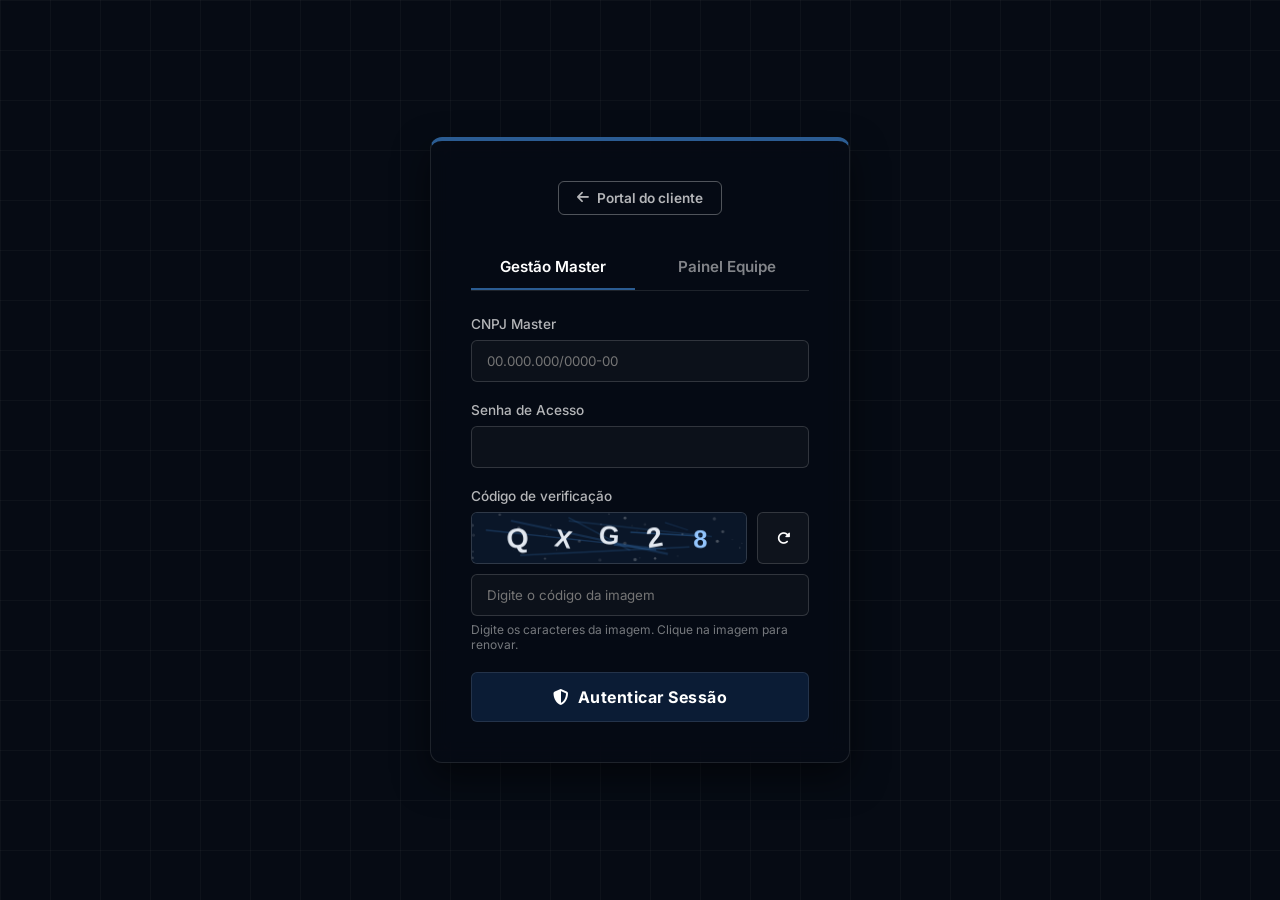
==== commit 926bb51e: "Ajuste finais para carregar logo correta" ====
--- a/index.html
+++ b/index.html
@@ -2537,6 +2537,15 @@
     }
 
     function aplicarSessaoAdmin(sessao) {
+        var tipo = sessionStorage.getItem('tipoAcesso');
+        var equipeId = sessionStorage.getItem('equipeId');
+        var nomeEquipe = sessionStorage.getItem('nomeEquipe');
+        var permissoes = sessionStorage.getItem('permissoes');
+        sessionStorage.clear();
+        if (tipo) sessionStorage.setItem('tipoAcesso', tipo);
+        if (equipeId) sessionStorage.setItem('equipeId', equipeId);
+        if (nomeEquipe) sessionStorage.setItem('nomeEquipe', nomeEquipe);
+        if (permissoes) sessionStorage.setItem('permissoes', permissoes);
         sessionStorage.setItem('acessoCRM', 'true');
         sessionStorage.setItem('empresaId', sessao.empresaId);
         sessionStorage.setItem('masterCnpj', sessao.cnpj || '');
@@ -2571,7 +2580,7 @@
             var r2 = await supabaseClient
                 .from('admin_master')
                 .select('razao_social, empresas(razao_social)')
-                .or('empresa_id.eq.' + empresaId + ',id.eq.' + empresaId)
+                .eq('empresa_id', empresaId)
                 .limit(1)
                 .maybeSingle();
             var row = r2.data;
@@ -2630,32 +2639,35 @@
         
         const imgSidebar = document.getElementById('logoSidebarAdmin');
         if (imgSidebar) {
-            if (logoFinal) {
-                imgSidebar.src = logoFinal;
-                imgSidebar.style.display = 'block';
-            } else {
-                imgSidebar.style.display = 'none';
-            }
+        if (logoFinal) {
+            imgSidebar.src = logoFinal;
+            imgSidebar.style.display = 'block';
+        } else {
+            imgSidebar.removeAttribute('src');
+            imgSidebar.style.display = 'none';
+        }
         }
         
         const imgTopoSidebar = document.getElementById('logoTopoSidebar');
         if (imgTopoSidebar) {
-            if (logoFinal) {
-                imgTopoSidebar.src = logoFinal;
-                imgTopoSidebar.style.display = 'block';
-            } else {
-                imgTopoSidebar.style.display = 'none';
-            }
+        if (logoFinal) {
+            imgTopoSidebar.src = logoFinal;
+            imgTopoSidebar.style.display = 'block';
+        } else {
+            imgTopoSidebar.removeAttribute('src');
+            imgTopoSidebar.style.display = 'none';
+        }
         }
         
         const imgLogin = document.getElementById('logoTelaLogin');
         if (imgLogin) {
-            if (logoFinal) {
-                imgLogin.src = logoFinal;
-                imgLogin.style.display = 'block';
-            } else {
-                imgLogin.style.display = 'none';
-            }
+        if (logoFinal) {
+            imgLogin.src = logoFinal;
+            imgLogin.style.display = 'block';
+        } else {
+            imgLogin.removeAttribute('src');
+            imgLogin.style.display = 'none';
+        }
         }
     }
 
@@ -2676,8 +2688,7 @@
 
         try {
             const gate = await EqSec.verificarTenantAtivo(supabaseClient, { cnpj: cnpjLimpo });
-            if (gate.logo) aplicarLogoEmTudo(gate.logo);
-            else aplicarLogoEmTudo('');
+            aplicarLogoEmTudo(gate.tenant ? (gate.logo || '') : '');
             if (!gate.ok) mostrarAvisoLogin(gate.mensagem);
             else mostrarAvisoLogin('');
         } catch (err) {
@@ -2907,7 +2918,11 @@
             }
             const tPrim = sessionStorage.getItem('masterCorPrimaria');
             const tSec = sessionStorage.getItem('masterCorSecundaria');
-            if (tPrim || tSec) aplicarTemaCores(tPrim, tSec);
+            aplicarTemaCores(tPrim, tSec);
+            if (gateSessao.tenant) {
+                sessionStorage.setItem('empresaId', gateSessao.tenant.id);
+                sessionStorage.setItem('masterLogo', gateSessao.logo || '');
+            }
             aplicarLogoEmTudo(sessionStorage.getItem('masterLogo'));
             if (typeof EqSessionTimeout !== 'undefined') {
                 EqSessionTimeout.iniciar(30 * 60 * 1000, function () {
@@ -2965,16 +2980,7 @@
         if (cnpjLimpo.length !== 14) return;
         try {
             const gate = await EqSec.verificarTenantAtivo(supabaseClient, { cnpj: cnpjLimpo });
-            if (gate.logo && typeof aplicarLogoEmTudo === 'function') aplicarLogoEmTudo(gate.logo);
-            else {
-                const rpc = await supabaseClient.rpc('lookup_branding', { p_cnpj: cnpjLimpo });
-                if (!rpc.error && rpc.data && typeof aplicarLogoEmTudo === 'function') {
-                    aplicarLogoEmTudo(rpc.data.logo_url);
-                } else if (EqSec.rpcFalhouPorAusencia(rpc.error)) {
-                    const { data } = await supabaseClient.from('admin_master').select('logo_url').eq('cnpj', cnpjLimpo).maybeSingle();
-                    if (data && typeof aplicarLogoEmTudo === 'function') aplicarLogoEmTudo(data.logo_url);
-                }
-            }
+            if (typeof aplicarLogoEmTudo === 'function') aplicarLogoEmTudo(gate.tenant ? (gate.logo || '') : '');
             if (!gate.ok) mostrarAvisoLogin(gate.mensagem);
             else mostrarAvisoLogin('');
         } catch (err) {
@@ -3039,7 +3045,7 @@
                         cnpj: masterData.cnpj,
                         nome: masterData.nome_fantasia,
                         razao: await buscarRazaoNaEmpresa(empresaIdFinal),
-                        logo: masterData.logo_url,
+                        logo: EqSec.logoDoTenant(gate.tenant, masterData),
                         corPri: masterData.cor_primaria,
                         corSec: masterData.cor_secundaria
                     });
@@ -3102,7 +3108,7 @@
                         cnpj: masterData.cnpj,
                         nome: masterData.nome_fantasia,
                         razao: await buscarRazaoNaEmpresa(empresaIdFinalEq),
-                        logo: masterData.logo_url,
+                        logo: EqSec.logoDoTenant(gateEq.tenant, masterData),
                         corPri: masterData.cor_primaria,
                         corSec: masterData.cor_secundaria
                     });
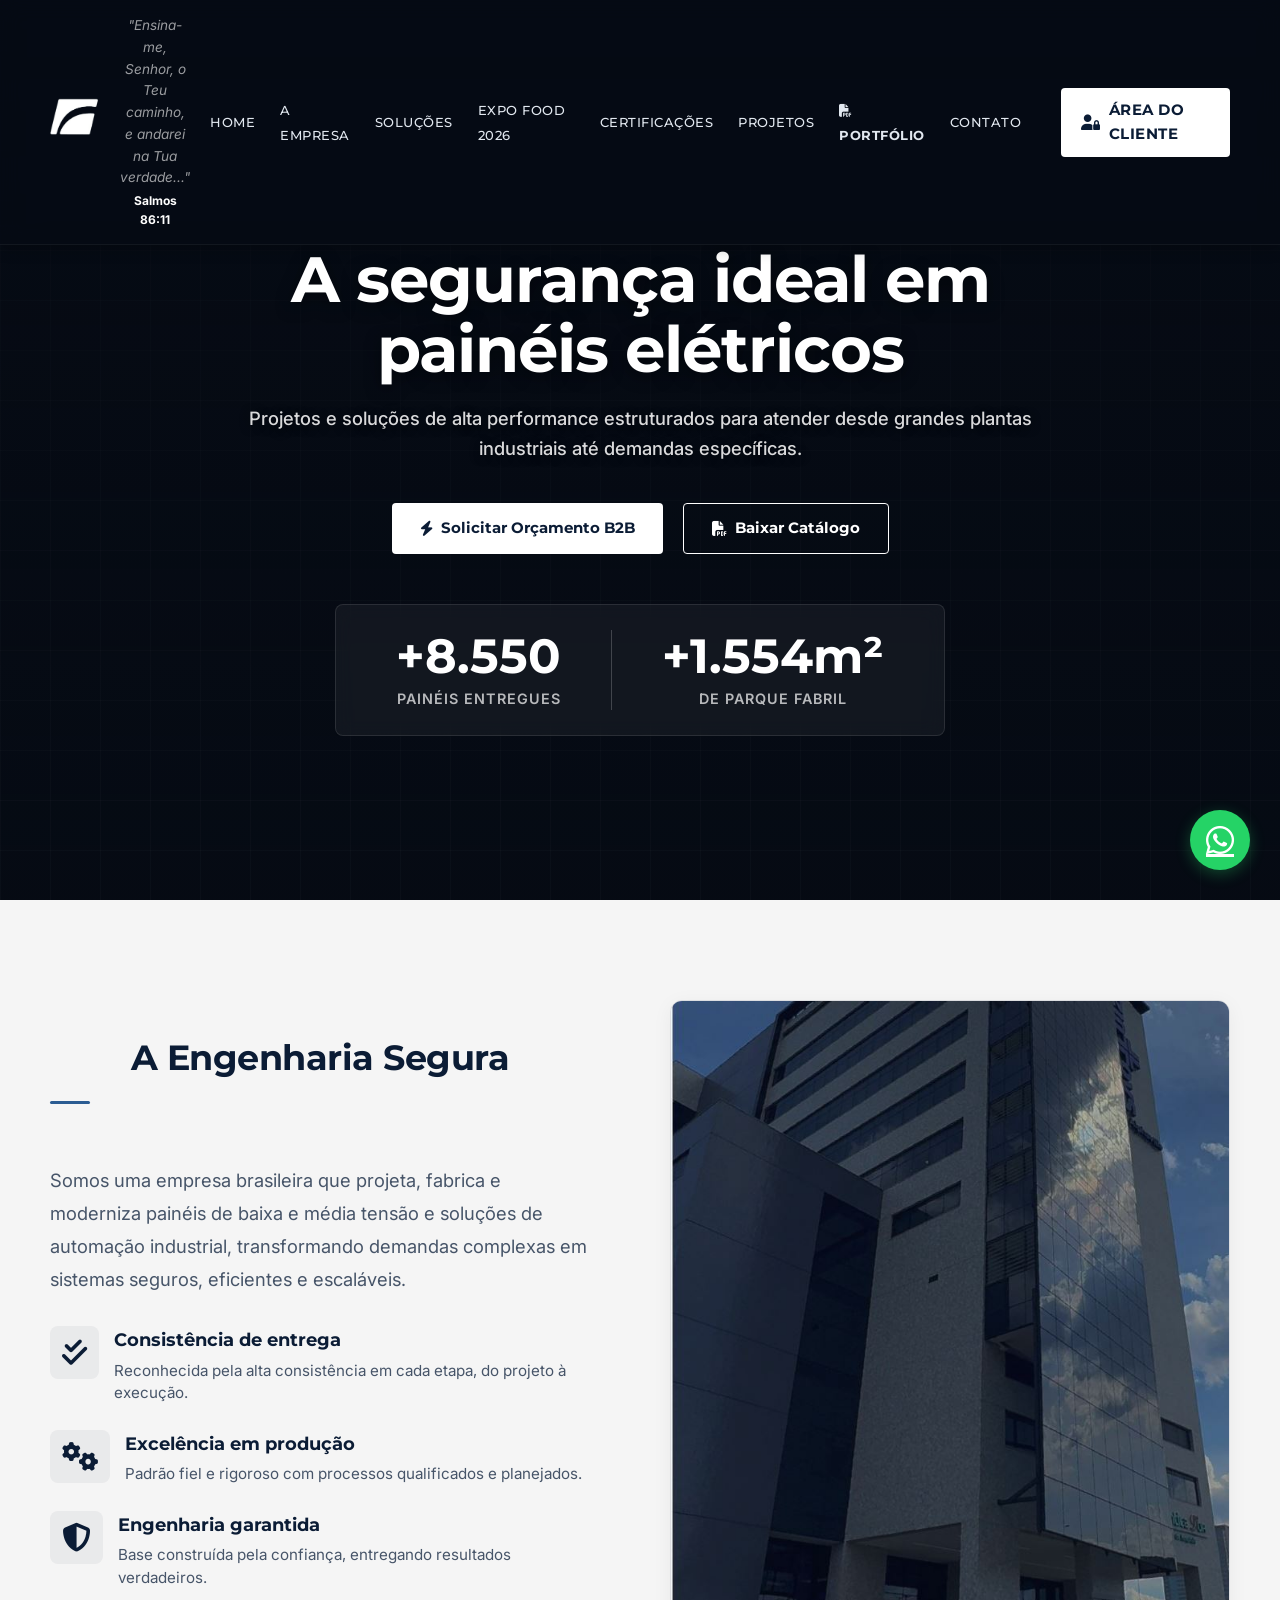
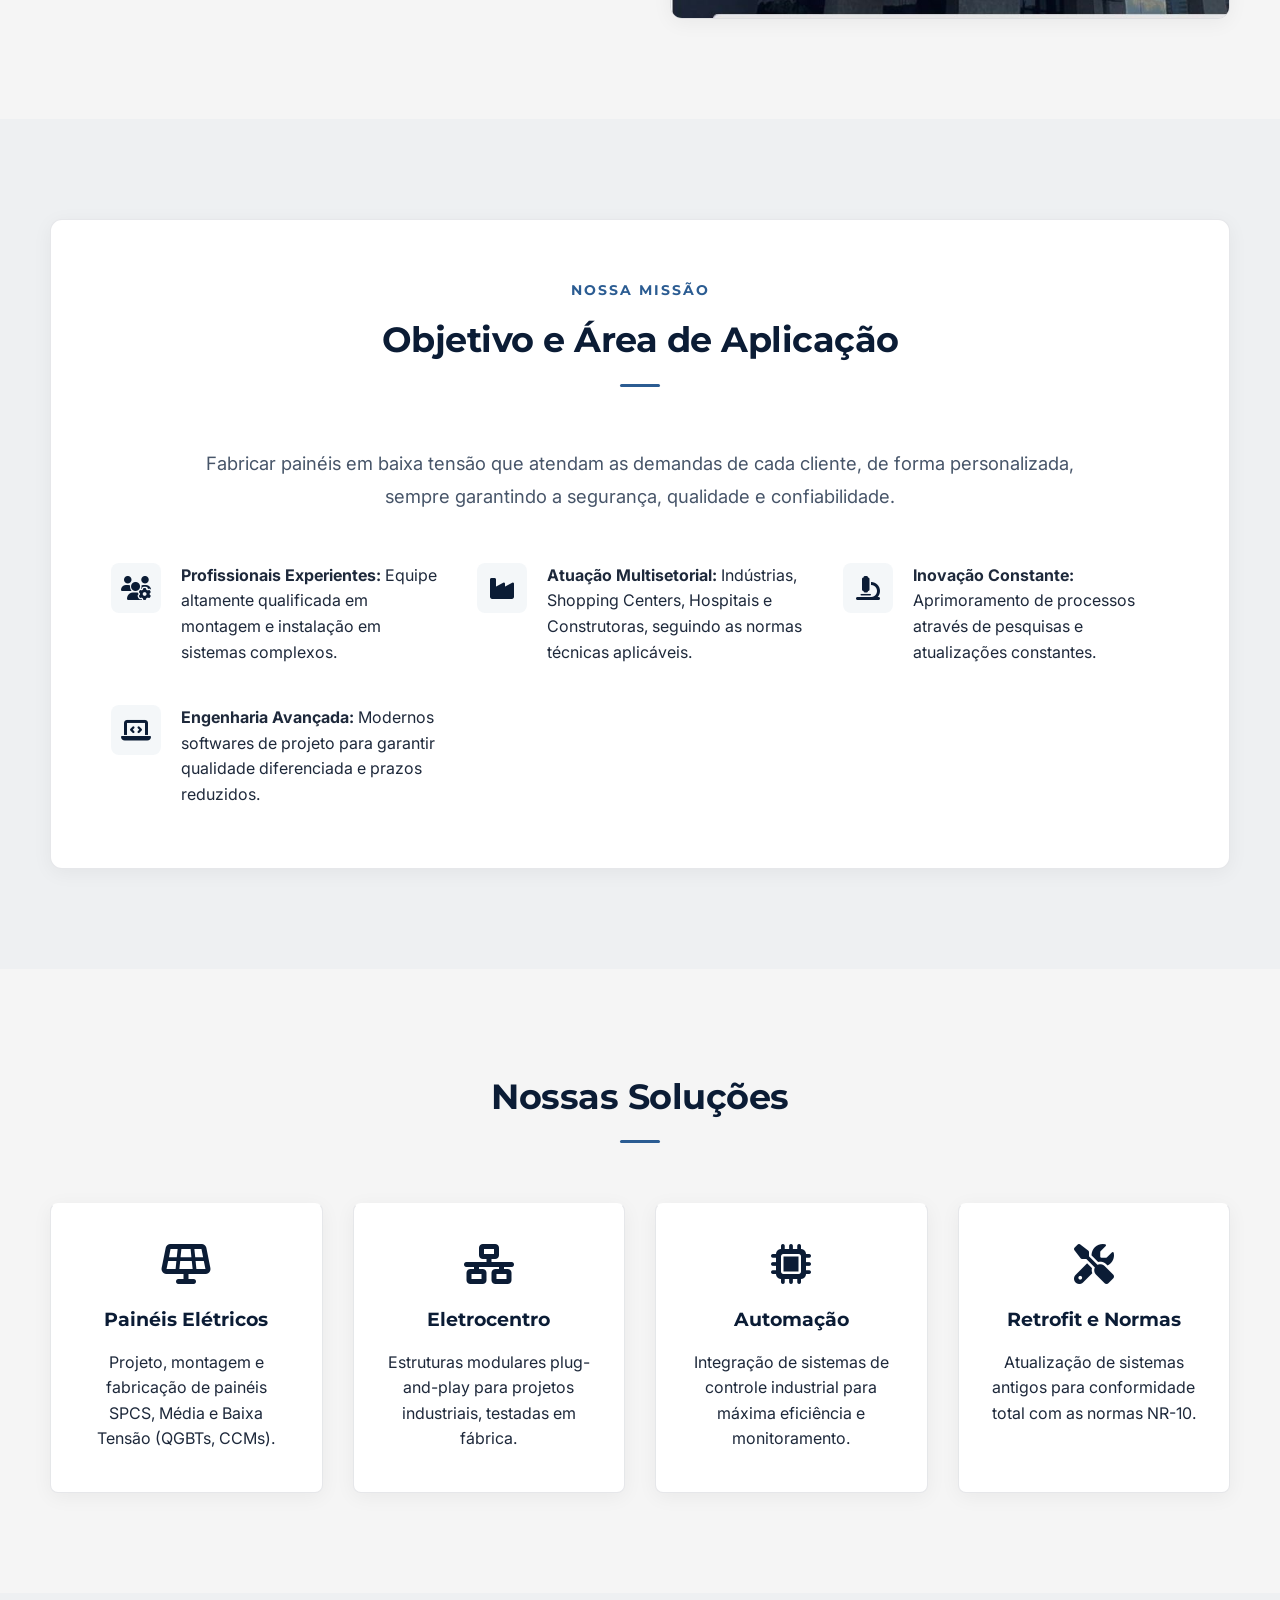
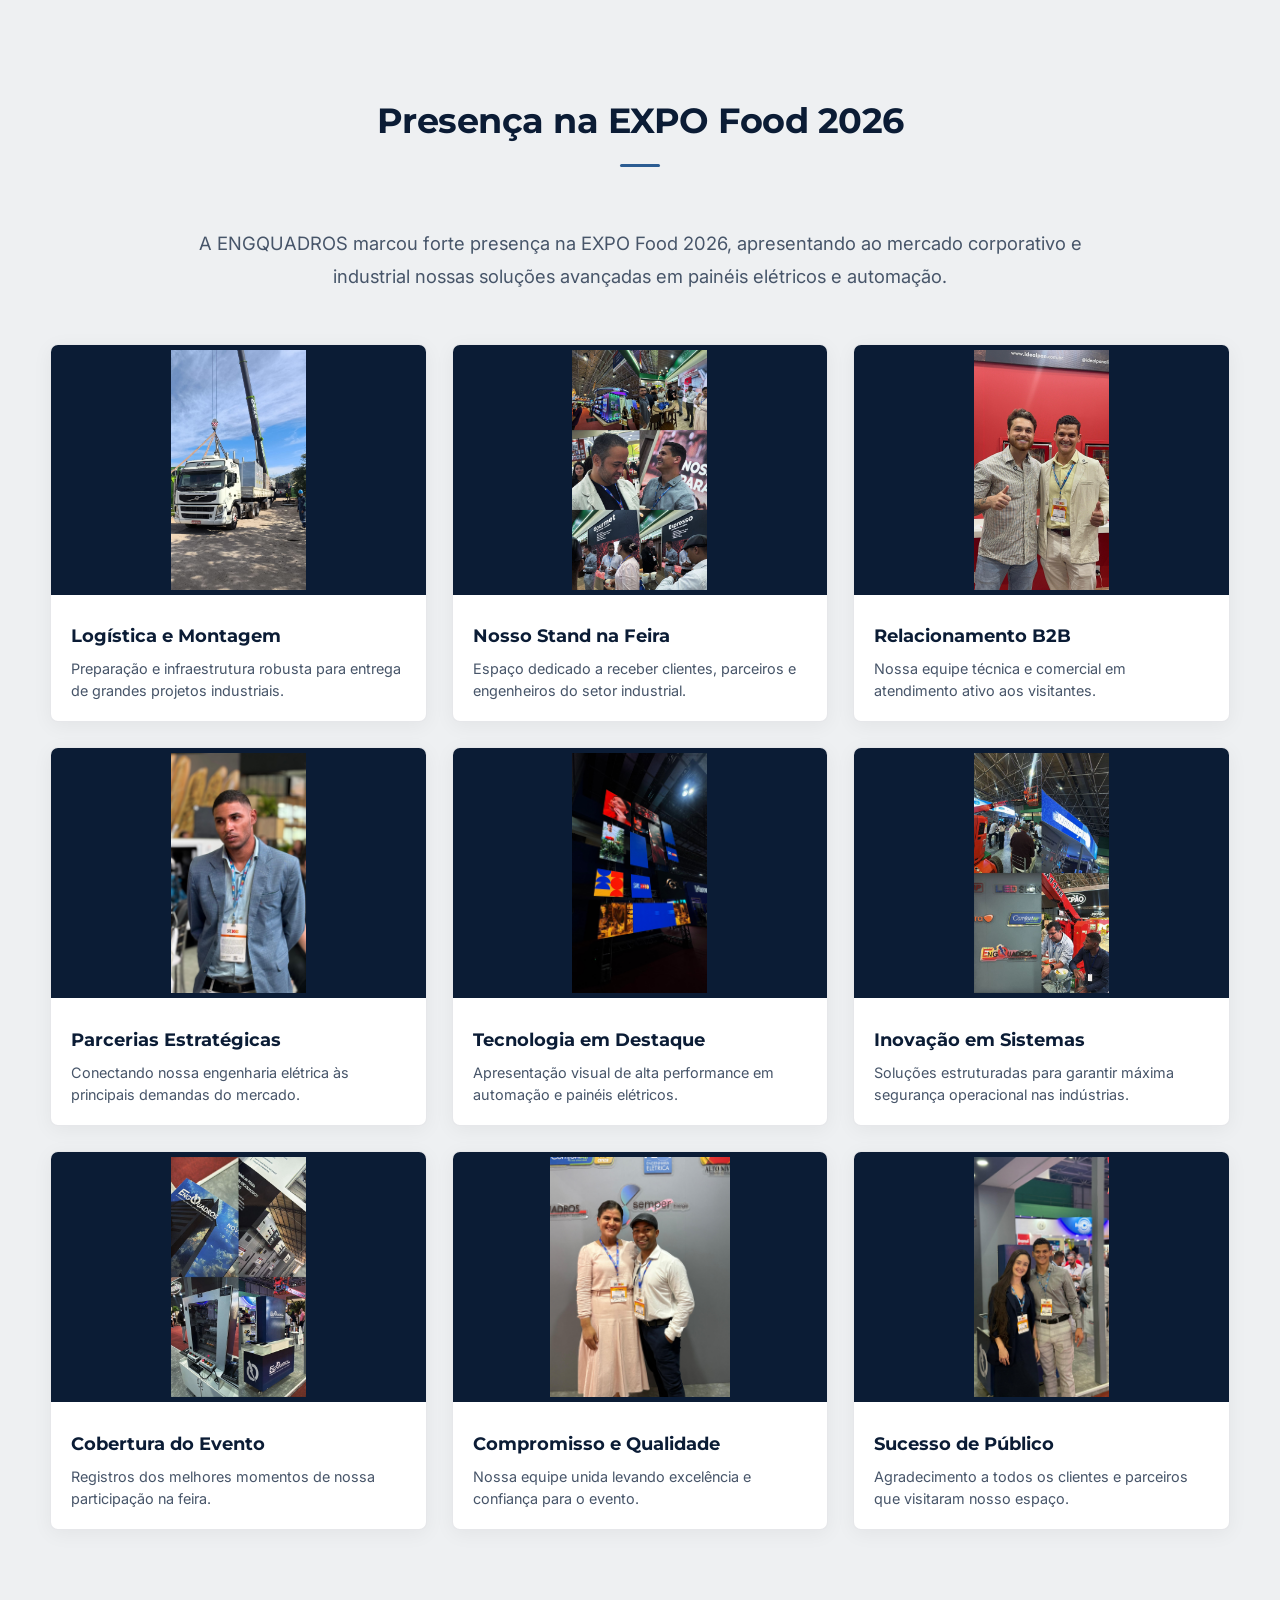
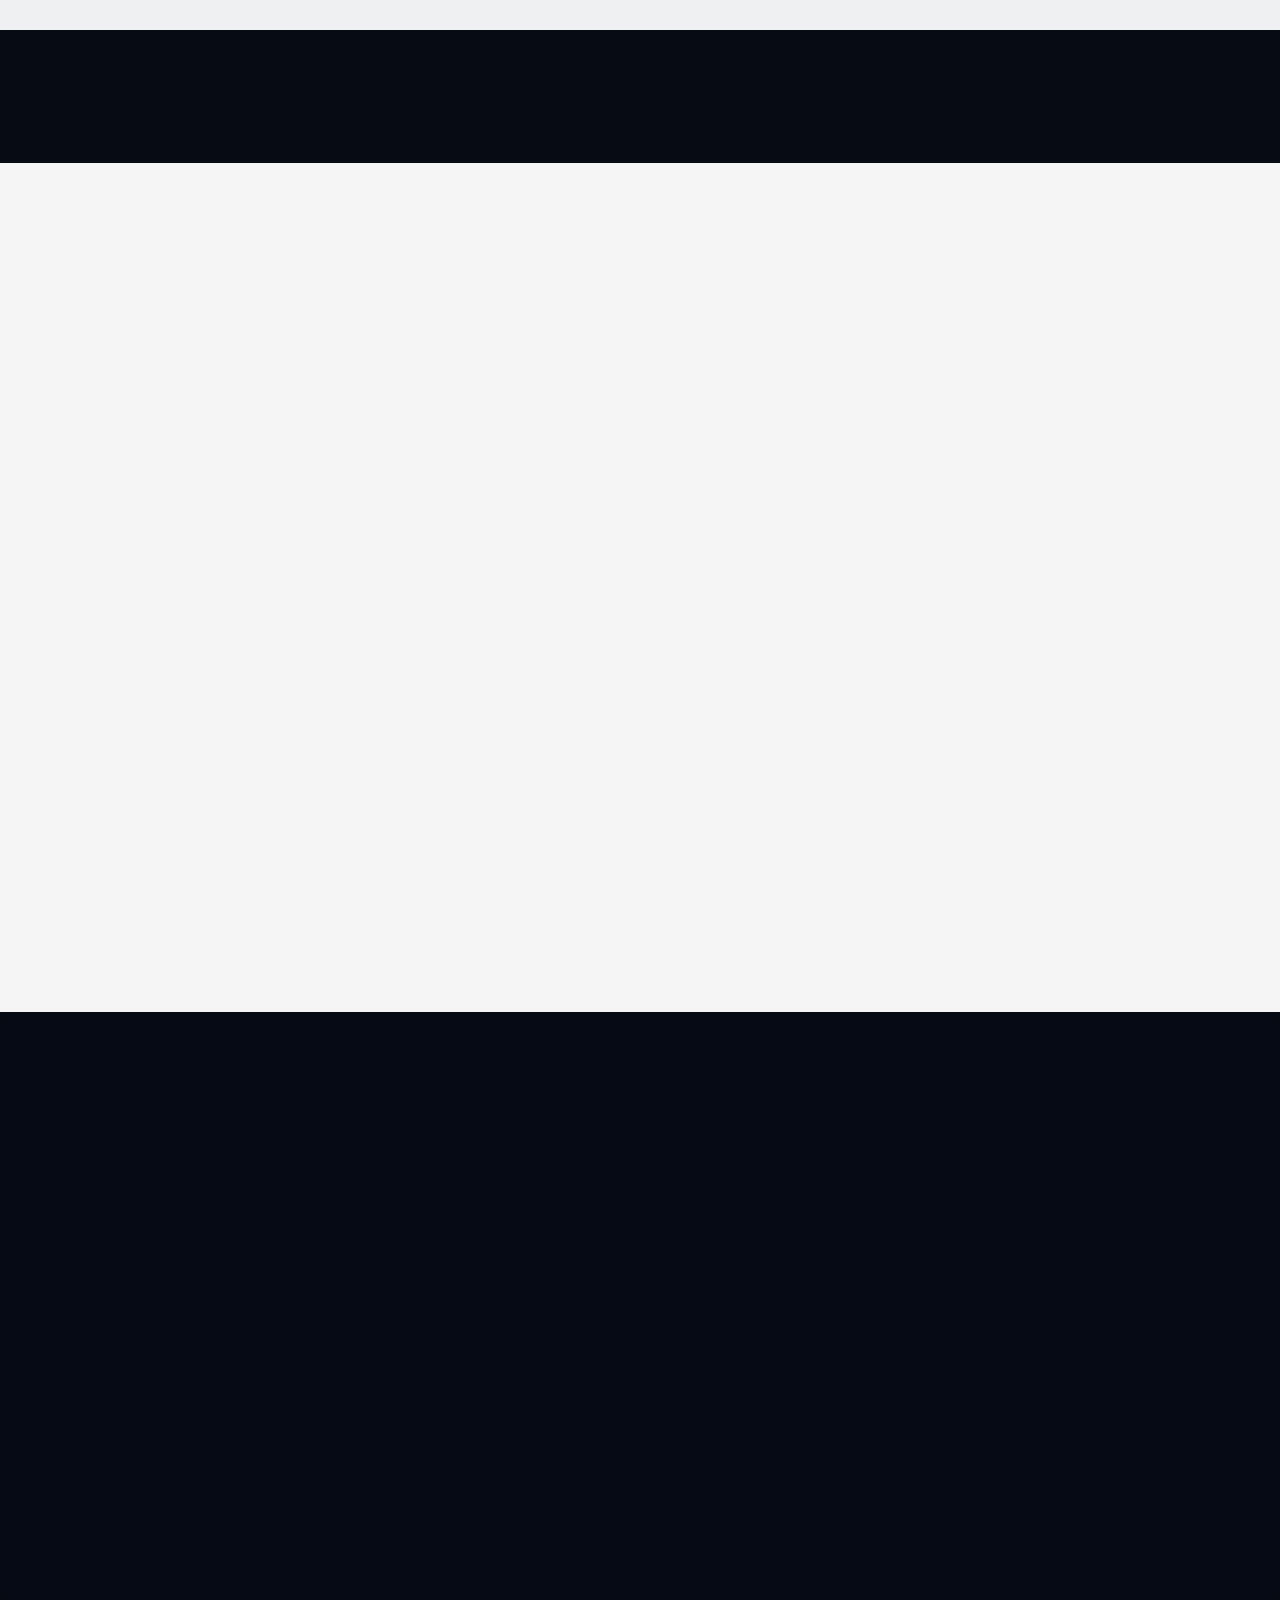
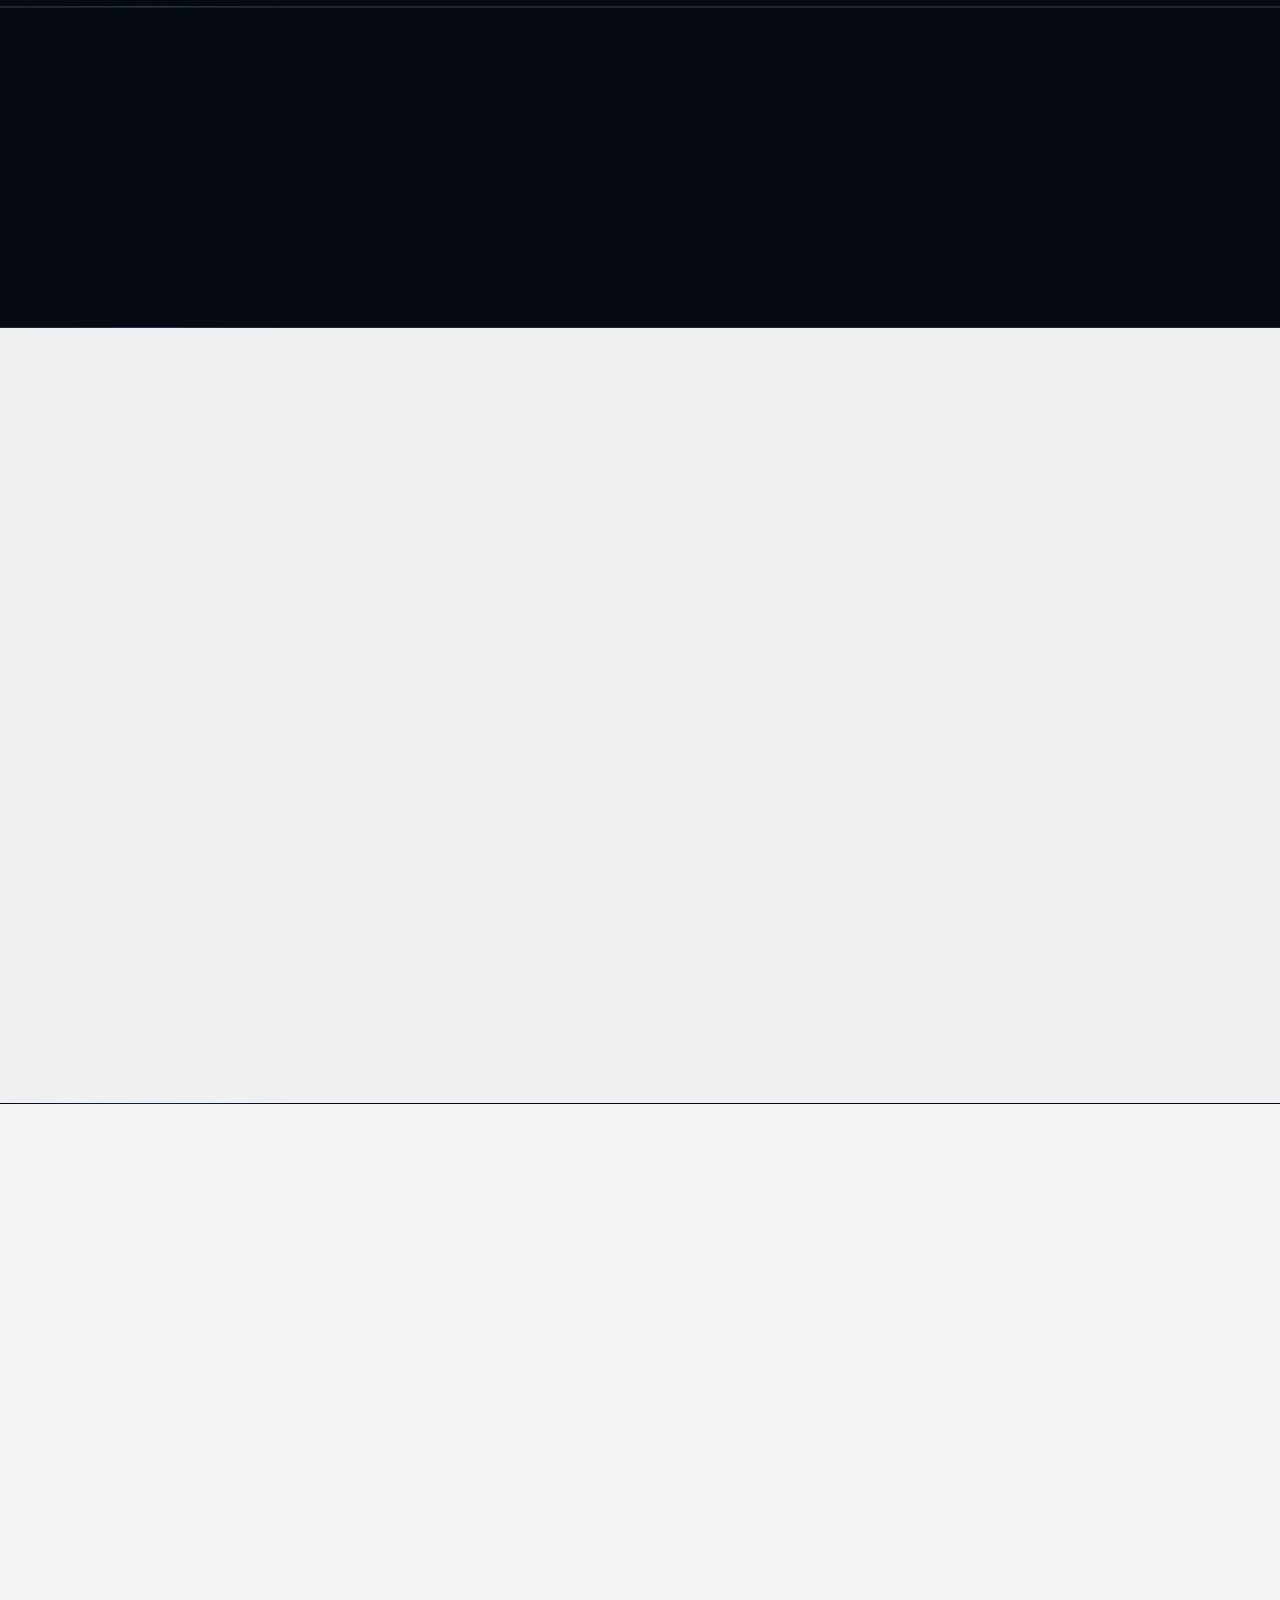
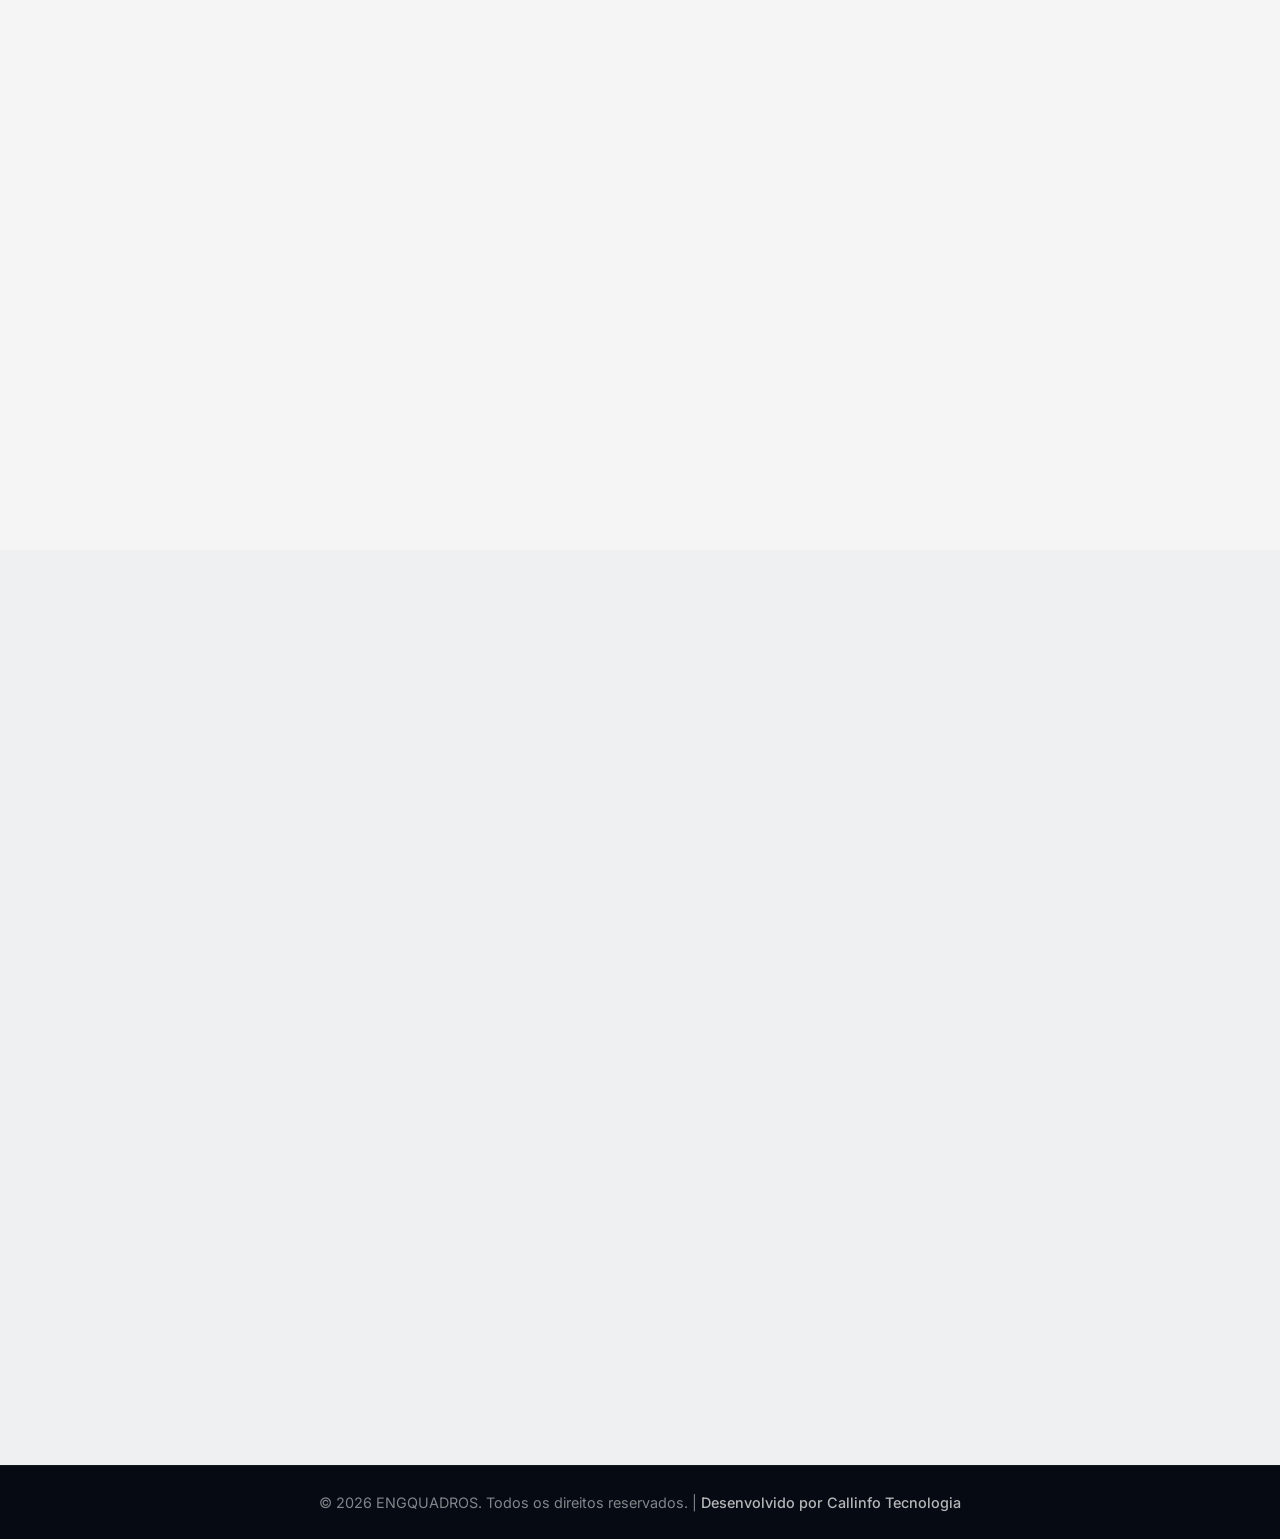
==== commit a7bccb52: "Ajustes no layout e melhorias" ====
--- a/index.html
+++ b/index.html
@@ -1,7774 +1,893 @@
 <!DOCTYPE html>
 <html lang="pt-BR">
 <head>
-    
     <meta charset="UTF-8">
     <meta name="viewport" content="width=device-width, initial-scale=1.0">
-    <title>SaaS Callinfo Tecnologia - ERP Painel</title>
+    <title>EngQuadros | Engenharia em Painéis Elétricos e Automação</title>
+    <meta name="description" content="A segurança ideal em painéis elétricos. Projeto, fabricação e montagem de painéis de baixa e média tensão e automação industrial.">
+
+    <!-- Meta Tags Open Graph (Para WhatsApp, LinkedIn, etc.) -->
+    <meta property="og:title" content="EngQuadros | Engenharia Segura">
+    <meta property="og:description" content="A segurança ideal em painéis elétricos. Automação e quadros de alta performance.">
+    <!-- Recomendo salvar a logo ou o prédio como og-image.jpg na pasta public -->
+    <meta property="og:image" content="public/og-image.jpg"> 
+    <meta property="og:type" content="website">
+
+    <link rel="icon" type="image/png" href="public/favicon.png">
     
-    
-    <!-- Tipografia Corporativa -->
+    <!-- Tipografia Corporativa Premium -->
     <link rel="preconnect" href="https://fonts.googleapis.com">
     <link rel="preconnect" href="https://fonts.gstatic.com" crossorigin>
-    <link href="https://fonts.googleapis.com/css2?family=Montserrat:wght@500;600;700&family=Inter:wght@400;500;600&display=swap" rel="stylesheet">
+    <link href="https://fonts.googleapis.com/css2?family=Montserrat:ital,wght@0,400;0,600;0,700;0,800;1,400&family=Inter:wght@400;500;600&display=swap" rel="stylesheet">
     <link rel="stylesheet" href="https://cdnjs.cloudflare.com/ajax/libs/font-awesome/6.4.0/css/all.min.css">
     
-    <script>
-        window.onerror = function(msg, url, line) {
-            console.error("Erro Javascript (Linha " + line + "): " + msg);
-        };
-    </script>
-    
-    <script src="https://cdn.jsdelivr.net/npm/@supabase/supabase-js@2"></script>
-            <!-- Biblioteca para Leitura de Excel (SheetJS) -->
-    <script src="https://cdnjs.cloudflare.com/ajax/libs/xlsx/0.18.5/xlsx.full.min.js"></script>
-    <script src="js/security.js"></script>
-    <script src="js/session-timeout.js"></script>
-    <script src="js/nav.js"></script>
-    <script src="js/catalogo-comercial.js"></script>
-    <script src="js/captcha.js"></script>
-    <script src="js/simulador.js"></script>
-    <script src="js/ia.js"></script>
     <link rel="stylesheet" href="css/fundo.css">
-    <link rel="stylesheet" href="css/nav.css">
-    <link rel="stylesheet" href="css/inicio.css">
-    <link rel="stylesheet" href="css/simulador.css">
     <style>
-        :root { 
-            /* Cores Padrão - Podem ser sobrescritas pelo Tema Master */
-            --azul-profundo: #060b14; 
-            --azul-marca: #0b1c35; 
-            --azul-sutil: #2b5c92;
-            --tema-rgb: 11, 28, 53;
-            --tema-sec-rgb: 43, 92, 146; 
-            --fundo-site: #f4f7f6; 
-            --texto-principal: #1e293b;
-            --texto-secundario: #64748b;
-            --borda: 1px solid rgba(11, 28, 53, 0.1);
-            --sucesso: #10b981;
-            --erro: #ef4444;
-            --transicao: all 0.3s ease;
-        }
-        @media print {
-    body * {
-        visibility: hidden;
+/* VARIÁVEIS E BASE */
+:root{--azul-profundo:#060b14;--azul-marca:#0b1c35;--azul-sutil:#2b5c92;--branco:#ffffff;--texto-principal:#1e293b;--texto-secundario:#475569;--texto-claro:#f1f5f9;--borda-industrial:1px solid rgba(11,28,53,0.1);--borda-branca:1px solid rgba(255,255,255,0.1);--sombra-industrial:0 4px 20px rgba(0,0,0,0.05);--transicao-padrao:all 0.3s ease;--reducao-mo:0.2s}
+*{margin:0;padding:0;box-sizing:border-box}
+html{scroll-behavior:smooth}
+body{background-color:var(--azul-profundo);color:var(--texto-principal);line-height:1.6;overflow-x:hidden;font-family:'Inter',sans-serif}
+h1,h2,h3,h4,h5,.nav-links,.titulo-secao,.btn,.contador-animado,.missao-overhead,header nav a{font-family:'Montserrat',sans-serif}
+
+/* CLASSES UTILITÁRIAS (SUBSTITUEM INLINE CSS) */
+.text-center { text-align: center; }
+.text-left { text-align: left; }
+.mb-10 { margin-bottom: 10px; }
+.mb-20 { margin-bottom: 20px; }
+.mb-40 { margin-bottom: 40px; }
+.mt-40 { margin-top: 40px; }
+.w-100 { width: 100%; }
+.flex-center { display: flex; justify-content: center; align-items: center; }
+.font-bold { font-weight: bold; }
+
+/* BACKGROUNDS ANIMADOS */
+.circuit-overlay{position:fixed;top:0;left:0;width:100vw;height:100vh;pointer-events:none;z-index:-4;background-image:linear-gradient(rgba(43,92,146,0.05)1px,transparent1px),linear-gradient(90deg,rgba(43,92,146,0.05)1px,transparent1px);background-size:50px 50px}
+.circuit-line{position:absolute;background:linear-gradient(90deg,transparent,var(--azul-sutil),transparent);opacity:0.4}
+.circuit-line.vertical{background:linear-gradient(0deg,transparent,var(--azul-sutil),transparent);width:2px;height:150px}
+.c1{top:-150px;left:15%;animation:runY 18s linear infinite}
+.c2{top:-150px;left:55%;animation:runY 25s linear infinite 5s}
+.c3{top:-150px;left:85%;animation:runY 15s linear infinite 2s}
+.c4{left:-150px;top:25%;height:2px;width:200px;background:linear-gradient(90deg,transparent,var(--azul-sutil),transparent);animation:runX 22s linear infinite 1s}
+@keyframes runY{0%{top:-150px}100%{top:120vh}}
+@keyframes runX{0%{left:-250px}100%{left:120vw}}
+/* RESPONSIVIDADE DE MOTION */
+@media (prefers-reduced-motion: reduce){
+    .circuit-line, .energy-divider::before{
+        animation:none !important;
+        transition:none !important;
     }
-    #modalGestaoObra, #modalGestaoObra * {
-        visibility: visible;
-    }
-    #modalGestaoObra {
-        position: absolute;
-        left: 0;
-        top: 0;
-        width: 100%;
-    }
-    /* Oculta botões de ação na hora de imprimir */
-    .btn-acao, .btn-entrar {
-        display: none !important;
+    .global-bg{
+        background-attachment:fixed;
     }
 }
-        * { margin: 0; padding: 0; box-sizing: border-box; font-family: 'Inter', sans-serif; }
-        body { background-color: var(--fundo-site); color: var(--texto-principal); height: 100vh; overflow: hidden; }
-        h1, h2, h3, h4, .menu-abas button { font-family: 'Montserrat', sans-serif; }
-
-       /* ================= MOUSE PERSONALIZADO ================= */
-        body, a, button, select, input[type="file"], .item-lista, .kanban-card, .obra-header, .section-header, .drop-zone, input[type="checkbox"], input[type="radio"], input[type="range"]::-webkit-slider-thumb { 
-            cursor: default !important; 
-        }
-        
-        /* Caso queira a mãozinha tradicional (pointer) apenas em links e botões clicáveis: */
-        a, button, .tile-btn, .item-menu, .btn-acao, .btn-novo-cliente, .btn-entrar {
-            cursor: pointer !important;
-        }
-        /* ================= TELA DE LOGIN ================= */
-        #telaLogin { display: flex; justify-content: center; align-items: center; height: 100vh; width: 100vw; position: relative; overflow: hidden; background-color: var(--azul-profundo); }
-        /* .global-bg / .circuit-overlay: css/fundo.css */
-        .login-container { background: rgba(6, 11, 20, 0.85); backdrop-filter: blur(12px); -webkit-backdrop-filter: blur(12px); padding: 40px; border-radius: 12px; border-top: 4px solid var(--azul-sutil); width: 100%; max-width: 420px; text-align: center; color: #fff; box-shadow: 0 15px 35px rgba(0,0,0,0.5); z-index: 10; border-left: 1px solid rgba(255,255,255,0.1); border-right: 1px solid rgba(255,255,255,0.1); border-bottom: 1px solid rgba(255,255,255,0.1); }
-        .tipo-acesso { display: flex; gap: 10px; margin-bottom: 25px; border-bottom: 1px solid rgba(255,255,255,0.1); }
-        .tipo-acesso button { flex: 1; padding: 12px; border: none; background: transparent; color: rgba(255,255,255,0.5); cursor: pointer; font-weight: 600; transition: var(--transicao); font-size: 0.95rem; border-bottom: 2px solid transparent; }
-        .tipo-acesso button:hover { color: #fff; }
-        .tipo-acesso button.ativo { color: #fff; border-bottom-color: var(--azul-sutil); }
-        .input-group { margin-bottom: 20px; text-align: left; }
-        .input-group label { display: block; margin-bottom: 8px; font-size: 0.85rem; color: rgba(255,255,255,0.7); font-weight: 500;}
-        .input-group input { width: 100%; padding: 12px 15px; border-radius: 6px; border: 1px solid rgba(255,255,255,0.15); background: rgba(255,255,255,0.03); color: #fff; transition: var(--transicao); }
-        .input-group input:focus { outline: none; border-color: var(--azul-sutil); background: rgba(255,255,255,0.08); box-shadow: 0 0 0 3px rgba(43, 92, 146, 0.2); }
-        .btn-entrar { width: 100%; padding: 14px; background: var(--azul-marca); color: #fff; border: 1px solid rgba(255,255,255,0.1); border-radius: 6px; font-weight: 700; cursor: pointer; transition: var(--transicao); display: flex; justify-content: center; align-items: center; gap: 8px; font-size: 1rem; letter-spacing: 0.5px;}
-        .btn-entrar:hover { background: var(--azul-sutil); transform: translateY(-2px); box-shadow: 0 6px 20px rgba(43, 92, 146, 0.3); }
-        #mensagemErroLogin { color: #fca5a5; font-size: 0.9rem; margin-top: 15px; display: none; font-weight: 600; background: rgba(239, 68, 68, 0.1); padding: 10px; border-radius: 6px; border: 1px solid rgba(239, 68, 68, 0.2); }
-        .hp-field { position: absolute; left: -9999px; width: 1px; height: 1px; overflow: hidden; opacity: 0; }
-        .captcha-row { display: flex; align-items: stretch; gap: 10px; }
-        .captcha-row canvas { flex: 1; height: 52px; border-radius: 6px; border: 1px solid rgba(255,255,255,0.15); background: #0a1628; }
-        .captcha-refresh { width: 52px; border-radius: 6px; border: 1px solid rgba(255,255,255,0.15); background: rgba(255,255,255,0.04); color: #fff; cursor: pointer; }
-        .captcha-refresh:hover { background: rgba(43, 92, 146, 0.35); border-color: var(--azul-sutil); }
-        .captcha-hint { font-size: 0.75rem; color: rgba(255,255,255,0.45); margin-top: 6px; }
-
-        /* ================= SIDEBAR PREMIUM VERTICAL ================= */
-        #telaPainel { display: none; height: 100vh; width: 100vw; background-color: var(--fundo-site); }
-        aside { width: 320px; background: linear-gradient(180deg, rgba(255,255,255,0.07) 0%, transparent 22%), linear-gradient(180deg, rgb(var(--tema-rgb)) 0%, color-mix(in srgb, rgb(var(--tema-rgb)) 78%, #000) 100%); color: #fff; display: flex; flex-direction: column; z-index: 10; box-shadow: none; transition: width 0.3s ease; position: relative; overflow-y: auto; overflow-x: hidden; }
-        #sidebarAdmin.encolhida { width: 60px !important; padding: 20px 5px !important; }
-        #sidebarAdmin.encolhida .logo-area img, #sidebarAdmin.encolhida .logo-area p, #sidebarAdmin.encolhida .logo-area button, #sidebarAdmin.encolhida .txt-menu, #sidebarAdmin.encolhida .btn-sair-admin span, #sidebarAdmin.encolhida .eq-nav-filho, #sidebarAdmin.encolhida #razaoSocialSidebar, #sidebarAdmin.encolhida #cnpjSidebar { display: none !important; }
-        #sidebarAdmin.encolhida .item-menu { padding: 12px; justify-content: center; }
-        #btnToggleSidebar { position: absolute; top: 15px; right: -15px; background: var(--azul-sutil); color: #fff; border: none; border-radius: 50%; width: 30px; height: 30px; cursor: pointer; z-index: 1000; display: flex; justify-content: center; align-items: center; box-shadow: 0 2px 5px rgba(0,0,0,0.2); transition: var(--transicao); }
-        #btnToggleSidebar:hover { background: var(--azul-profundo); transform: scale(1.1); }
-        
-        .logo-area { padding: 30px 20px 20px 20px; text-align: center; border-bottom: none; }
-        .menu-abas { display: flex; flex-direction: column; gap: 8px; padding: 20px 15px; background: transparent; flex: 1; }
-        .item-menu { display: flex; flex-direction: row; align-items: center; justify-content: flex-start; gap: 15px; padding: 12px 18px; color: rgba(255,255,255,0.6); background: transparent; border-radius: 10px; border: none; font-weight: 500; font-size: 0.9rem; text-decoration: none; transition: color 0.25s ease, background 0.25s ease; cursor: pointer;}
-        .item-menu i { font-size: 1.2rem; width: 25px; text-align: center; }
-        .item-menu:hover { color: #fff; background: rgba(255,255,255,0.05); transform: none; }
-        .item-menu.ativa { color: #fff; background: rgba(var(--tema-sec-rgb), 0.28); border: none; border-radius: 10px; box-shadow: inset 0 0 0 1px rgba(255,255,255,0.08); }
-        
-        .rodape-aside { padding: 20px 15px; border-top: none; text-align: center; }
-        .btn-sair-admin { background: rgba(239, 68, 68, 0.08); border: none; color: #fca5a5; padding: 10px 15px; font-size: 0.85rem; border-radius: 8px; transition: var(--transicao); font-weight: 600; width: 100%; display: flex; justify-content: center; align-items: center; gap: 8px; cursor: pointer; }
-        .btn-sair-admin:hover { background: var(--erro); color: #fff; border-color: var(--erro); }
-
-        /* ================= CONTEÚDO PRINCIPAL ================= */
-        main { transition: margin-left 0.3s ease; flex: 1; padding: 25px; overflow-y: auto; display: flex; flex-direction: column; background: radial-gradient(900px 280px at 0% 0%, rgba(var(--tema-sec-rgb), 0.10), transparent 55%), radial-gradient(700px 240px at 100% 100%, rgba(var(--tema-rgb), 0.06), transparent 50%), var(--fundo-site); }
-        main.expandido { margin-left: 0px !important; width: calc(100% - 60px) !important; }
-        .painel-conteudo { display: none; max-width: 100%; margin: 0 auto; width: 100%; animation: fadeIn 0.4s ease; }
-        .card-box { background: color-mix(in srgb, #fff 86%, rgb(var(--tema-sec-rgb)) 14%); border: 1px solid rgba(var(--tema-sec-rgb), 0.14); border-radius: 8px; padding: 25px; margin-bottom: 25px; box-shadow: 0 8px 24px rgba(var(--tema-rgb), 0.05); backdrop-filter: blur(10px); }
-        .card-accordion { background: #fff; border: var(--borda); border-radius: 8px; margin-bottom: 15px; box-shadow: 0 4px 10px rgba(0,0,0,0.02); overflow: hidden; transition: var(--transicao); }
-        .section-header { padding: 18px 20px; display: flex; justify-content: space-between; align-items: center; background: #fff; transition: var(--transicao); }
-        .section-header:hover { background: #f8fafc; }
-        .section-content { padding: 0 20px 20px 20px; display: none; border-top: 1px solid #e2e8f0; margin-top: 5px; padding-top: 20px; }
-        .form-group { margin-bottom: 15px; }
-        .form-group label { display: block; font-weight: 600; color: var(--azul-marca); margin-bottom: 5px; font-size: 0.85rem; }
-        .form-group input, .form-group select, .form-group textarea { width: 100%; padding: 10px; border: 1px solid #cbd5e1; border-radius: 6px; font-size: 0.9rem; background: #f8fafc; transition: var(--transicao); }
-        .form-group input:focus, .form-group select:focus, .form-group textarea:focus { border-color: var(--azul-sutil); outline: none; background: #fff; box-shadow: 0 0 0 3px rgba(var(--tema-sec-rgb), 0.18); }
-        .btn-acao { background: var(--azul-marca); color: #fff; border: none; padding: 8px 14px; border-radius: 6px; font-weight: 600; display: inline-flex; align-items: center; justify-content: center; gap: 6px; transition: var(--transicao); font-size: 0.85rem; cursor: pointer; }
-        .btn-acao:hover { background: var(--azul-sutil); transform: translateY(-1px); box-shadow: 0 3px 8px rgba(43,92,146,0.2); }
-        .linha-form { display: flex; gap: 15px; }
-        .linha-form .form-group { flex: 1; }
-        .btn-novo-cliente { background: var(--sucesso); width: auto; border: none; padding: 10px 20px; color: #fff; font-weight: 600; font-size: 0.9rem; border-radius: 6px; transition: var(--transicao); display: flex; justify-content: center; align-items: center; gap: 8px; cursor: pointer; }
-        .btn-novo-cliente:hover { background: #059669; transform: translateY(-2px); box-shadow: 0 4px 10px rgba(16,185,129,0.2); }
-
-        /* Tela inicial: css/inicio.css */
-
-        /* ================= MÓDULOS & TILES ================= */
-        .painel-modulos { display: none; max-width: 1200px; margin: 0 auto; width: 100%; animation: fadeIn 0.4s ease; }
-        .titulo-modulo { color: var(--azul-marca); font-size: 1.5rem; margin-bottom: 25px; border-bottom: 2px solid #e2e8f0; padding-bottom: 10px; display: flex; align-items: center; gap: 10px; }
-        .grid-tiles { display: grid; grid-template-columns: repeat(auto-fill, minmax(250px, 1fr)); gap: 20px; }
-        .tile-btn { background: linear-gradient(160deg, color-mix(in srgb, #fff 88%, rgb(var(--tema-sec-rgb)) 12%), rgba(255,255,255,0.72)); border: 1px solid rgba(var(--tema-sec-rgb), 0.16); border-radius: 12px; padding: 30px 20px; display: flex; flex-direction: column; align-items: center; justify-content: center; text-align: center; gap: 15px; cursor: pointer; transition: all 0.3s cubic-bezier(0.25, 0.8, 0.25, 1); box-shadow: 0 4px 16px rgba(var(--tema-rgb), 0.05); text-decoration: none; color: var(--texto-principal); backdrop-filter: blur(8px); }
-        .tile-btn:hover { transform: translateY(-5px); box-shadow: 0 14px 28px rgba(var(--tema-rgb), 0.14); border-color: rgba(var(--tema-sec-rgb), 0.45); background: color-mix(in srgb, #fff 82%, rgb(var(--tema-sec-rgb)) 18%); }
-        .tile-icone { width: 60px; height: 60px; background: rgba(var(--tema-sec-rgb), 0.16); color: var(--azul-marca); border-radius: 16px; display: flex; align-items: center; justify-content: center; font-size: 2rem; transition: var(--transicao); }
-        .tile-btn:hover .tile-icone { background: var(--azul-marca); color: #fff; transform: scale(1.1); }
-        .tile-titulo { font-size: 1.05rem; font-weight: 700; color: var(--azul-marca); margin-bottom: 5px; }
-        .tile-desc { font-size: 0.8rem; color: var(--texto-secundario); font-weight: 500; line-height: 1.3; }
-        
-        .toolbar-pesquisa { display: flex; gap: 15px; background: #fff; padding: 20px; border-radius: 8px; border: var(--borda); margin-bottom: 20px; align-items: center; box-shadow: 0 2px 10px rgba(0,0,0,0.02); flex-wrap: wrap; }
-        .toolbar-pesquisa input { flex: 1; min-width: 250px; padding: 12px 15px; border: 1px solid #cbd5e1; border-radius: 6px; font-size: 0.95rem; outline: none; transition: var(--transicao); }
-        .toolbar-pesquisa input:focus { border-color: var(--azul-sutil); box-shadow: 0 0 0 3px rgba(43,92,146,0.1); }
-        .item-cliente-central:hover { transform: translateY(-3px); box-shadow: 0 6px 15px rgba(0,0,0,0.05); }
-
-        /* ================= PCP KANBAN OTIMIZADO ================= */
-        .pcp-toolbar { display: flex; justify-content: space-between; align-items: center; margin-bottom: 15px; flex-wrap: wrap; gap: 10px; }
-        .board-pcp { display: flex; gap: 12px; overflow-x: auto; padding-bottom: 15px; min-height: 72vh; justify-content: space-between; }
-        .coluna-pcp { background: rgba(0,0,0,0.02); border: 2px dashed #cbd5e1; border-radius: 6px; flex: 1; min-width: 200px; max-width: 250px; display: flex; flex-direction: column; transition: var(--transicao); }
-        .coluna-pcp.drag-over { background: rgba(43, 92, 146, 0.08); border-color: var(--azul-sutil); }
-        .coluna-header { padding: 10px 12px; font-weight: 700; text-align: center; border-bottom: 2px solid #cbd5e1; font-size: 0.85rem; display: flex; justify-content: space-between; align-items: center; background: #fff; border-radius: 6px 6px 0 0; }
-        .coluna-body { padding: 10px; flex: 1; display: flex; flex-direction: column; gap: 8px; overflow-y: auto; }
-        .card-op { background: #fff; border: 1px solid #e2e8f0; border-left: 4px solid var(--azul-marca); padding: 10px 12px; border-radius: 6px; box-shadow: 0 2px 4px rgba(0,0,0,0.03); cursor: grab; transition: transform 0.2s, box-shadow 0.2s; }
-        .card-op:hover { transform: translateY(-2px); box-shadow: 0 4px 8px rgba(0,0,0,0.08); }
-        .card-op:active { cursor: grabbing; transform: scale(1.02); }
-        .card-op h5 { color: var(--azul-marca); font-size: 0.88rem; margin-bottom: 4px; line-height: 1.2; }
-        .card-op p { font-size: 0.75rem; color: var(--texto-secundario); margin-bottom: 3px; display: flex; align-items: center; gap: 5px; }
-        .card-op-footer { margin-top: 10px; border-top: 1px dashed #e2e8f0; padding-top: 8px; display: flex; flex-direction: column; gap: 8px; }
-        .card-op-progress { font-size: 0.75rem; font-weight: 700; color: var(--texto-secundario); }
-        .card-op-actions { display: flex; gap: 5px; flex-wrap: wrap; justify-content: flex-end; max-width: 100%; }
-        .card-op-actions button { flex-shrink: 0; }
-        .pcp-toolbar-actions { display: flex; gap: 8px; flex-wrap: wrap; justify-content: flex-end; align-items: center; }
-        
-        /* MODO TV */
-        body.modo-tv-ativo aside { display: none !important; }
-        body.modo-tv-ativo main { margin-left: 0 !important; width: 100% !important; padding: 15px !important; background: #0b1329 !important; color: #fff !important; }
-        body.modo-tv-ativo .board-pcp { min-height: 88vh; }
-        body.modo-tv-ativo h2, body.modo-tv-ativo p { color: #f8fafc !important; }
-        body.modo-tv-ativo .coluna-pcp { background: rgba(255,255,255,0.03); border-color: rgba(255,255,255,0.12); }
-        body.modo-tv-ativo .coluna-header { color: #fff; background: #131f3d; border-bottom-color: rgba(255,255,255,0.2); }
-        body.modo-tv-ativo .card-op { background: #1e293b; border-color: #334155; }
-        body.modo-tv-ativo .card-op h5 { color: #fff; }
-        body.modo-tv-ativo .card-op p { color: #94a3b8; }
-
-        /* DASHBOARD KANBAN GENÉRICO */
-        .filtro-kanban-box { background: #fff; border: var(--borda); padding: 15px; border-radius: 8px; display: flex; gap: 15px; margin-top: 12px; margin-bottom: 20px; flex-wrap: wrap; box-shadow: 0 2px 5px rgba(0,0,0,0.02); }
-        .kanban-board { display: flex; gap: 20px; flex: 1; overflow-x: auto; padding-bottom: 15px; }
-        .kanban-col { background: #f8fafc; border-radius: 8px; width: 32%; min-width: 280px; display: flex; flex-direction: column; border: var(--borda); }
-        .kanban-header { padding: 12px; font-weight: 700; border-radius: 8px 8px 0 0; text-align: center; font-size: 0.95rem; display: flex; justify-content: center; align-items: center; gap: 8px; }
-        .col-orcamento .kanban-header { background: #e2e8f0; color: var(--texto-secundario); border-bottom: 2px solid #cbd5e1; }
-        .col-andamento .kanban-header { background: rgba(43, 92, 146, 0.1); color: var(--azul-sutil); border-bottom: 2px solid var(--azul-sutil); }
-        .col-concluido .kanban-header { background: rgba(16, 185, 129, 0.1); color: var(--sucesso); border-bottom: 2px solid var(--sucesso); }
-        .kanban-body { padding: 12px; flex: 1; overflow-y: auto; display: flex; flex-direction: column; gap: 10px; }
-        .kanban-card { background: #fff; border-radius: 6px; padding: 14px; box-shadow: 0 2px 4px rgba(0,0,0,0.04); border: var(--borda); transition: var(--transicao); border-left: 3px solid transparent; }
-        .kanban-card:hover { transform: translateY(-2px); box-shadow: 0 4px 8px rgba(0,0,0,0.08); }
-        .col-orcamento .kanban-card:hover { border-left-color: #94a3b8; }
-        .col-andamento .kanban-card:hover { border-left-color: var(--azul-sutil); }
-        .col-concluido .kanban-card:hover { border-left-color: var(--sucesso); }
-        .kanban-card h4 { color: var(--azul-marca); font-size: 0.95rem; margin-bottom: 6px; line-height: 1.3; }
-        .kanban-card p { font-size: 0.8rem; color: var(--texto-secundario); margin-bottom: 10px; font-weight: 500; }
-        .progress-bar-bg { background: #e2e8f0; border-radius: 10px; height: 5px; width: 100%; overflow: hidden; }
-        .progress-bar-fill { height: 100%; border-radius: 10px; transition: width 0.5s ease; }
-        .col-andamento .progress-bar-fill { background: linear-gradient(90deg, var(--azul-sutil), var(--azul-marca)); }
-        .col-concluido .progress-bar-fill { background: var(--sucesso); }
-
-        /* OUTROS ELEMENTOS */
-        .doc-card { border: var(--borda); padding: 14px; border-radius: 8px; display: flex; justify-content: space-between; align-items: center; background: #fff; margin-bottom: 10px; transition: var(--transicao); }
-        .doc-card:hover { border-color: var(--azul-sutil); box-shadow: 0 4px 10px rgba(0,0,0,0.03); }
-        .box-acoes-doc { display: flex; gap: 6px; align-items: center; }
-        .btn-acao-doc { background: transparent; border: none; font-size: 1rem; transition: var(--transicao); padding: 8px; border-radius: 6px; display: flex; align-items: center; justify-content: center; }
-        .btn-wpp { color: #25D366; background: rgba(37, 211, 102, 0.1); }
-        .btn-edit { color: var(--azul-sutil); background: rgba(43, 92, 146, 0.1); }
-        .btn-del { color: var(--erro); background: rgba(239, 68, 68, 0.1); }
-        .drop-zone { border: 2px dashed #cbd5e1; border-radius: 8px; padding: 30px 15px; text-align: center; background-color: #f8fafc; transition: var(--transicao); position: relative; }
-        .drop-zone:hover, .drop-zone.dragover { border-color: var(--azul-sutil); background-color: #f1f5f9; }
-        .drop-zone input[type="file"] { position: absolute; width: 100%; height: 100%; top: 0; left: 0; opacity: 0; z-index: 10; cursor: pointer; }
-        .nome-arquivo-drop { margin-top: 10px; font-weight: 600; color: var(--azul-marca); font-size: 0.85rem; }
-        .ticket-card { background: #fff; border: var(--borda); border-radius: 8px; padding: 20px; margin-bottom: 12px; box-shadow: 0 2px 6px rgba(0,0,0,0.02); display: flex; justify-content: space-between; align-items: flex-start; transition: var(--transicao); }
-        .ticket-card:hover { border-color: var(--azul-sutil); box-shadow: 0 4px 12px rgba(0,0,0,0.05); }
-        .ticket-aberto { border-left: 4px solid var(--azul-sutil); }
-        .ticket-respondido { border-left: 4px solid var(--sucesso); opacity: 0.9; }
-        .badge-ticket { padding: 3px 10px; border-radius: 12px; font-size: 0.7rem; font-weight: 700; color: #fff; letter-spacing: 0.5px; text-transform: uppercase; }
-        .obra-accordion { margin-bottom: 10px; border: var(--borda); border-radius: 6px; background: #fff; overflow: hidden; transition: var(--transicao); }
-        .obra-header { padding: 14px 16px; display: flex; justify-content: space-between; align-items: center; background: #f8fafc; transition: var(--transicao); }
-        .obra-header:hover { background: #f1f5f9; }
-        .obra-header h4 { margin: 0; color: var(--azul-marca); font-size: 0.95rem; }
-        .obra-header-right { display: flex; align-items: center; gap: 12px; color: var(--texto-secundario); font-weight: 600; font-size: 0.85rem; }
-        .obra-content { padding: 20px; border-top: var(--borda); display: none; background: #fff; }
-        input[type=range] { -webkit-appearance: none; width: 100%; background: transparent; }
-        input[type=range]::-webkit-slider-thumb { -webkit-appearance: none; height: 18px; width: 18px; border-radius: 50%; background: var(--azul-marca); margin-top: -6px; box-shadow: 0 2px 4px rgba(0,0,0,0.2); transition: 0.2s; }
-        input[type=range]::-webkit-slider-runnable-track { width: 100%; height: 6px; background: #e2e8f0; border-radius: 4px; }
-        .check-permissao { display: flex; align-items: center; gap: 10px; padding: 8px 0; border-bottom: 1px dashed #cbd5e1; color: var(--texto-principal); font-size: 0.88rem; }
-        .check-permissao input { width: 16px; height: 16px; accent-color: var(--azul-marca); }
-        .perm-grupo { grid-column: 1 / -1; margin: 8px 0 0; font-size: 0.75rem; font-weight: 800; text-transform: uppercase; letter-spacing: 0.4px; color: var(--azul-sutil); }
-        
-        #toastNotificacao { position: fixed; bottom: 30px; right: -400px; background: #0f172a; color: #fff; padding: 16px 24px; border-radius: 8px; box-shadow: 0 10px 30px rgba(0,0,0,0.3); transition: right 0.5s cubic-bezier(0.68, -0.55, 0.265, 1.55); z-index: 9999; display: flex; align-items: center; gap: 15px; border-left: 4px solid var(--sucesso); font-weight: 500; font-size: 0.95rem; }
-        #toastNotificacao.mostrar { right: 30px; }
-
-        .checklist-item { background: #f8fafc; border: 1px solid #cbd5e1; border-radius: 8px; padding: 15px; margin-bottom: 12px; }
-        .checklist-header { display: flex; justify-content: space-between; align-items: center; margin-bottom: 12px; border-bottom: 1px dashed #cbd5e1; padding-bottom: 10px; }
-        .checklist-header h5 { color: var(--azul-marca); font-size: 1rem; margin: 0; }
-        .checklist-status { padding: 6px 10px; border-radius: 6px; border: 1px solid #cbd5e1; outline: none; font-weight: 600; font-size: 0.85rem; }
-        .checklist-status.pendente { background: #f1f5f9; color: var(--texto-secundario); }
-        .checklist-status.andamento { background: rgba(43, 92, 146, 0.1); color: var(--azul-sutil); border-color: var(--azul-sutil); }
-        .checklist-status.concluido { background: rgba(16, 185, 129, 0.1); color: var(--sucesso); border-color: var(--sucesso); }
-        .checklist-datas-grid { display: grid; grid-template-columns: 1fr 1fr; gap: 15px; }
-        .box-data { background: #fff; padding: 10px; border-radius: 6px; border: 1px solid #e2e8f0; }
-        .box-data label { display: block; font-size: 0.75rem; color: var(--texto-secundario); font-weight: 700; margin-bottom: 5px; text-transform: uppercase; }
-        .linha-data-input { display: flex; align-items: center; gap: 8px; margin-bottom: 5px; }
-        .linha-data-input input[type="date"] { flex: 1; padding: 6px; border: 1px solid #cbd5e1; border-radius: 4px; font-size: 0.8rem; }
-        .linha-data-input span { font-size: 0.75rem; font-weight: 600; width: 35px; color: var(--azul-marca); }
-
-        @keyframes fadeIn { from { opacity: 0; transform: translateY(10px); } to { opacity: 1; transform: translateY(0); } }
-
-        @media (max-width: 768px) {
-            #telaPainel { flex-direction: column; }
-            aside { width: 100% !important; height: auto; max-height: 50vh; z-index: 1000; box-shadow: 0 4px 15px rgba(0,0,0,0.1); }
-            #sidebarAdmin.encolhida { height: 60px !important; width: 100% !important; padding: 10px 15px !important; flex-direction: row; align-items: center; justify-content: space-between; }
-            #sidebarAdmin.encolhida .logo-area { display: block !important; padding: 0; border: none; text-align: left; }
-            #sidebarAdmin.encolhida .logo-area img { max-width: 100px; margin: 0; }
-            #sidebarAdmin.encolhida .menu-abas, #sidebarAdmin.encolhida .rodape-aside { display: none !important; }
-            #btnToggleSidebar { top: 15px; right: 15px; transform: rotate(-90deg); }
-            #sidebarAdmin.encolhida #btnToggleSidebar { transform: rotate(90deg); top: 15px; right: 15px; }
-            main { padding: 15px !important; width: 100% !important; margin-left: 0 !important; }
-            .section-header { flex-direction: column; align-items: flex-start; gap: 10px; padding: 12px; }
-            .linha-form { flex-direction: column; gap: 10px; }
-            .form-group { width: 100%; margin-bottom: 12px; }
-            #boxAcoesAdmin { flex-direction: column; gap: 8px; margin-top: 15px; }
-            #boxAcoesAdmin button, .btn-acao { width: 100%; justify-content: center; }
-            .doc-card { flex-direction: column; align-items: flex-start; gap: 10px; }
-            .box-acoes-doc { width: 100%; justify-content: space-between; margin-top: 8px; }
-            .btn-acao-doc { flex: 1; padding: 10px; }
-            .board-pcp { flex-direction: column; overflow-x: hidden; gap: 12px; }
-            .coluna-pcp { width: 100%; max-width: 100%; min-width: 100%; }
-            .kanban-board { flex-direction: column; overflow-x: hidden; gap: 12px; }
-            .kanban-col { width: 100%; min-width: 100%; }
-            .ticket-card { flex-direction: column; gap: 12px; }
-            .ticket-card button { width: 100%; }
-            .checklist-datas-grid { grid-template-columns: 1fr; }
-            .checklist-header { flex-direction: column; align-items: flex-start; gap: 10px; }
-            .checklist-status { width: 100%; }
-            #sidebarAdmin .menu-abas, #sidebarAdmin .rodape-aside { display: none; }
-            #sidebarAdmin.menu-aberto { max-height: 100vh; height: auto; }
-            #sidebarAdmin.menu-aberto .menu-abas { display: flex !important; flex-direction: column; }
-            #sidebarAdmin.menu-aberto .rodape-aside { display: block !important; }
-            #btnMenuMobile { display: block; }
-            .kanban-board { flex-direction: row; overflow-x: auto; }
-            .kanban-col { min-width: 260px; }
-        }
+
+.energy-divider{width:100%;height:1px;background:rgba(11,28,53,0.1);position:relative;overflow:hidden;z-index:10}
+.energy-divider.dark{background:rgba(255,255,255,0.1)}
+.energy-divider::before{content:'';position:absolute;width:300px;height:100%;background:linear-gradient(90deg,transparent,rgba(43,92,146,0.3),transparent);animation:energyFlow 5s infinite linear}
+@keyframes energyFlow{0%{left:-400px}100%{left:100%}}
+.reveal{opacity:0;transform:translateY(30px);transition:var(--transicao-padrao);transition-duration:0.8s}
+.reveal.active{opacity:1;transform:translateY(0)}
+
+/* CABEÇALHO */
+header{position:fixed;top:0;width:100%;padding:15px 50px;display:flex;justify-content:space-between;align-items:center;background:rgba(6,11,20,0.85);backdrop-filter:blur(10px);-webkit-backdrop-filter:blur(10px);box-shadow:0 2px 15px rgba(0,0,0,0.3);transition:var(--transicao-padrao);z-index:1000;border-bottom:1px solid rgba(255,255,255,0.05)}
+.logo img{height:40px;width:auto;transition:var(--transicao-padrao)}
+.header-biblico{flex:1;text-align:center;color:rgba(255,255,255,0.6);font-size:0.85rem;font-style:italic;padding:0 20px}
+.slide-biblico{display:none;animation:fadeVersiculo 1.5s ease-in-out}
+.slide-biblico.active{display:block}
+.header-biblico span{font-weight:700;color:var(--branco);font-size:0.75rem;font-style:normal;display:block;margin-top:2px}
+@keyframes fadeVersiculo{from{opacity:0}to{opacity:1}}
+nav ul{display:flex;list-style:none;gap:25px;align-items:center}
+nav a{color:#e2e8f0;font-weight:500;text-decoration:none;font-size:13px;transition:var(--transicao-padrao);text-transform:uppercase;letter-spacing:0.5px}
+nav a:hover,nav a.ativo{color:var(--branco);text-shadow:0 0 10px rgba(255,255,255,0.3)}
+
+/* BOTÕES */
+.btn{padding:12px 28px;border-radius:4px;text-decoration:none;font-weight:bold;font-size:0.95rem;transition:var(--transicao-padrao);border:none;display:inline-flex;align-items:center;gap:8px;justify-content:center; cursor:pointer;}
+.btn-primario{background-color:var(--azul-marca);color:var(--branco);box-shadow:0 4px 15px rgba(11,28,53,0.15)}
+.btn-primario:hover{background-color:var(--azul-sutil);transform:translateY(-2px);box-shadow:0 6px 20px rgba(43,92,146,0.2)}
+.btn-secundario{background-color:transparent;border:1px solid var(--branco);color:var(--branco)}
+.btn-secundario:hover{background-color:var(--branco);color:var(--azul-marca)}
+.btn-outline-dark{background-color:transparent;border:1px solid var(--azul-marca);color:var(--azul-marca)}
+.btn-outline-dark:hover{background-color:var(--azul-marca);color:var(--branco)}
+.btn-white{background:var(--branco);color:var(--azul-marca);border-color:var(--branco);}
+.btn-white:hover{background:var(--azul-claro-bg);color:var(--azul-sutil);}
+
+/* HERO SECTION */
+.hero-wrapper{position:relative;width:100%;height:100vh;display:flex;flex-direction:column;align-items:center;justify-content:center;background:transparent;overflow:hidden}
+.hero-video-bg{position:absolute;top:50%;left:50%;transform:translate(-50%,-50%);min-width:100%;min-height:100%;object-fit:cover;z-index:0}
+.hero-video-overlay{position:absolute;top:0;left:0;width:100%;height:100%;background:linear-gradient(to bottom,rgba(6,11,20,0.85)0%,rgba(6,11,20,0.3)100%);z-index:1}
+.hero-texto-central{position:relative;z-index:3;text-align:center;max-width:900px;padding:0 20px;margin-top:80px}
+.hero-texto-central h1{color:var(--branco);font-size:clamp(2.2rem,5vw,4.5rem);font-weight:700;margin-bottom:20px;line-height:1.1;letter-spacing:-1px;text-shadow:0 4px 15px rgba(0,0,0,0.5)}
+.hero-texto-central p{color:rgba(255,255,255,0.85);font-size:1.15rem;margin-bottom:0;text-shadow:0 2px 10px rgba(0,0,0,0.5);font-weight:500}
+.hero-botoes{position:relative;z-index:3;margin-top:40px;display:flex;gap:20px}
+.hero-stats{position:relative;z-index:3;margin-top:50px;display:flex;gap:50px;background:rgba(255,255,255,0.05);backdrop-filter:blur(10px);padding:25px 60px;border-radius:8px;border:1px solid rgba(255,255,255,0.1)}
+.hero-stats h3{font-size:3rem;color:var(--branco);font-weight:700;line-height:1.1}
+.hero-stats p{color:rgba(255,255,255,0.7);font-size:0.9rem;text-transform:uppercase;letter-spacing:1px;font-weight:600;margin-top:5px}
+.stats-divider{width:1px;background:rgba(255,255,255,0.2)}
+
+/* ESTRUTURA DE SEÇÕES */
+.secao{padding:100px 50px;position:relative;z-index:2}
+.bg-claro{background-color:rgba(255,255,255,0.96);backdrop-filter:blur(8px);-webkit-backdrop-filter:blur(8px)}
+.bg-cinza{background-color:rgba(248,250,252,0.96);backdrop-filter:blur(8px);-webkit-backdrop-filter:blur(8px)}
+.bg-escuro{background-color:rgba(6,11,20,0.85);backdrop-filter:blur(5px);-webkit-backdrop-filter:blur(5px)}
+.conteudo-secao{max-width:1200px;margin:0 auto}
+.titulo-secao{font-size:2.2rem;margin-bottom:60px;color:var(--azul-marca);font-weight:700;letter-spacing:-0.5px;text-align:center;}
+.titulo-secao::after{content:'';display:block;width:40px;height:3px;background:var(--azul-sutil);margin:15px auto 0;border-radius:2px}
+.titulo-secao.text-left::after{margin:15px 0 0 0;}
+.titulo-branco{color:var(--branco)}
+.apresentacao-intro{max-width:900px;margin:0 auto 50px;font-size:1.15rem;color:var(--texto-secundario);line-height:1.8;text-align:center;}
+
+/* NOVO LAYOUT: A ENGENHARIA SEGURA (COM O PRÉDIO) */
+.sobre-container { display: grid; grid-template-columns: 1fr 1fr; gap: 60px; align-items: center; }
+.sobre-texto { padding-right: 20px; }
+.sobre-imagem { border-radius: 12px; overflow: hidden; box-shadow: var(--sombra-industrial); position: relative; border: var(--borda-industrial); }
+.sobre-imagem img { width: 100%; height: auto; display: block; transition: var(--transicao-padrao); }
+.sobre-imagem:hover img { transform: scale(1.03); }
+.lista-pilares-vertical { display: flex; flex-direction: column; gap: 25px; margin-top: 30px; }
+.pilar-item { display: flex; align-items: flex-start; gap: 15px; }
+.pilar-item i { font-size: 1.8rem; color: var(--azul-marca); background: rgba(11,28,53,0.05); padding: 12px; border-radius: 8px; }
+.pilar-item h4 { color: var(--azul-marca); font-size: 1.1rem; font-weight: 700; margin-bottom: 5px; }
+.pilar-item p { color: var(--texto-secundario); font-size: 0.95rem; line-height: 1.5; }
+
+/* DEMAIS GRIDS */
+.missao-bg{background-color:var(--branco);border-radius:12px;box-shadow:var(--sombra-industrial);padding:60px;position:relative;z-index:2;border:var(--borda-industrial)}
+.missao-overhead{text-align:center;font-size:0.85rem;color:var(--azul-sutil);text-transform:uppercase;font-weight:bold;letter-spacing:2px;margin-bottom:10px}
+.grid-missao{display:grid;grid-template-columns:repeat(auto-fit,minmax(280px,1fr));gap:40px}
+.item-missao{display:flex;gap:20px;align-items:flex-start}
+.icone-missao{flex-shrink:0;width:50px;height:50px;background:rgba(43,92,146,0.05);color:var(--azul-marca);border-radius:8px;display:flex;justify-content:center;align-items:center;font-size:1.5rem;transition:var(--transicao-padrao)}
+.item-missao:hover .icone-missao{background:var(--azul-marca);color:var(--branco);transform:translateY(-3px)}
+
+.grid-servicos{display:grid;grid-template-columns:repeat(auto-fit,minmax(250px,1fr));gap:30px}
+.card-servico{background:var(--branco);border:var(--borda-industrial);box-shadow:var(--sombra-industrial);padding:40px 30px;border-radius:8px;text-align:center;transition:var(--transicao-padrao);border-top:1px solid transparent}
+.card-servico:hover{transform:translateY(-5px);border-top-color:var(--azul-sutil);box-shadow:0 12px 20px rgba(11,28,53,0.06)}
+.card-servico i{font-size:2.5rem;color:var(--azul-marca);margin-bottom:20px}
+.card-servico h3{color:var(--azul-marca);margin-bottom:15px;font-size:1.2rem}
+
+.faixa-certificacoes{padding:40px 20px;text-align:center;color:var(--branco);display:flex;flex-wrap:wrap;justify-content:center;align-items:center;gap:30px;border-top:1px solid rgba(255,255,255,0.1)}
+.selo-cert{background:rgba(255,255,255,0.05);border:1px solid rgba(255,255,255,0.15);padding:12px 25px;border-radius:50px;font-weight:600;display:flex;align-items:center;gap:10px;transition:var(--transicao-padrao)}
+.selo-cert:hover{background:rgba(255,255,255,0.1);transform:translateY(-2px)}
+
+/* SEÇÃO EXPO FOOD 2026 */
+.grid-expo{display:grid;grid-template-columns:repeat(auto-fit,minmax(300px,1fr));gap:25px;margin-top:40px}
+.card-expo{background:var(--branco);border-radius:8px;overflow:hidden;box-shadow:var(--sombra-industrial);border:var(--borda-industrial);transition:var(--transicao-padrao)}
+.card-expo:hover{transform:translateY(-5px);box-shadow:0 12px 25px rgba(11,28,53,0.1)}
+.card-expo img{width:100%;height:250px;object-fit:contain;background-color:#0b1c35;padding:5px;transition:transform 0.5s ease}
+.card-expo:hover img{transform:scale(1.03)}
+.card-expo-conteudo{padding:20px}
+.card-expo-conteudo h4{color:var(--azul-marca);font-size:1.1rem;margin-bottom:8px;font-weight:700}
+.card-expo-conteudo p{color:var(--texto-secundario);font-size:0.9rem;line-height:1.5}
+
+/* ISOs */
+.grid-isos{display:grid;grid-template-columns:repeat(auto-fit,minmax(300px,1fr));gap:30px;margin-top:40px}
+.card-iso{background:var(--branco);border:var(--borda-industrial);border-top:4px solid var(--azul-sutil);padding:35px 30px;border-radius:8px;box-shadow:var(--sombra-industrial);text-align:center;transition:var(--transicao-padrao);display:flex;flex-direction:column;justify-content:space-between}
+.card-iso:hover{transform:translateY(-5px);box-shadow:0 12px 30px rgba(11,28,53,0.08)}
+.card-iso i{font-size:2.8rem;color:var(--azul-marca);margin-bottom:20px}
+.card-iso h3{color:var(--azul-marca);font-size:1.3rem;margin-bottom:12px;font-weight:700}
+.card-iso p{color:var(--texto-secundario);font-size:0.95rem;margin-bottom:25px;line-height:1.6}
+
+/* ENGENHARIA FLIPS */
+.steel-panel{background:rgba(255,255,255,0.03);border:var(--borda-branca);backdrop-filter:blur(5px)}
+.grid-flip{display:grid;grid-template-columns:repeat(auto-fit,minmax(280px,1fr));gap:30px;max-width:1200px;margin:0 auto;perspective:1000px}
+.flip-card{background-color:transparent;width:100%;height:260px}
+.flip-card-inner{position:relative;width:100%;height:100%;text-align:center;transition:transform 0.8s;transform-style:preserve-3d}
+.flip-card:hover .flip-card-inner{transform:rotateY(180deg)}
+.flip-card-front,.flip-card-back{position:absolute;width:100%;height:100%;-webkit-backface-visibility:hidden;backface-visibility:hidden;border-radius:8px;display:flex;flex-direction:column;justify-content:center;align-items:center;padding:30px}
+.flip-card-front{color:var(--branco)}
+.flip-card-front i{font-size:2.5rem;color:var(--branco);margin-bottom:15px;opacity:0.9}
+.flip-card-back{background:var(--branco);color:var(--azul-marca);transform:rotateY(180deg);font-size:0.95rem;border:var(--borda-industrial);box-shadow:0 10px 25px rgba(0,0,0,0.1)}
+
+.faixa-qualidade{color:var(--branco);padding:60px 20px;text-align:center;border-top:var(--borda-branca)}
+.grid-qualidade{display:flex;justify-content:center;gap:60px;flex-wrap:wrap;max-width:1200px;margin:0 auto;margin-top:40px}
+.item-qualidade{display:flex;flex-direction:column;align-items:center;gap:15px}
+.item-qualidade i{font-size:2.2rem;color:var(--branco);opacity:0.7;transition:var(--transicao-padrao)}
+.item-qualidade:hover i{opacity:1;transform:translateY(-3px)}
+.item-qualidade span{font-weight:600;font-size:0.85rem;text-transform:uppercase;letter-spacing:1px}
+
+/* QUADROS E PAINÉIS */
+.grid-pilares{display:grid;grid-template-columns:repeat(auto-fit,minmax(280px,1fr));gap:30px}
+.card-tecnico{background:var(--azul-marca);padding:35px;border-radius:8px;display:flex;flex-direction:column;justify-content:space-between;border:var(--borda-branca);transition:var(--transicao-padrao)}
+.card-tecnico:hover{box-shadow:0 10px 30px rgba(0,0,0,0.4);border-color:rgba(255,255,255,0.2);transform:translateY(-5px)}
+.card-tecnico h3{color:var(--branco);font-size:1.4rem;margin-bottom:15px}
+.card-tecnico p{color:rgba(255,255,255,0.7);font-size:0.95rem;margin-bottom:25px}
+.card-tecnico ul{color:rgba(255,255,255,0.9);font-size:0.9rem;line-height:1.8;list-style:none}
+.card-tecnico li i{color:var(--azul-sutil);margin-right:8px}
+
+/* GALERIA E PARCEIROS */
+.filtros-galeria{display:flex;justify-content:center;gap:15px;margin-bottom:40px;flex-wrap:wrap}
+.btn-filtro{padding:8px 22px;border:1px solid rgba(11,28,53,0.2);background:transparent;color:var(--texto-secundario);border-radius:20px;font-weight:500;font-size:0.9rem;transition:var(--transicao-padrao)}
+.btn-filtro:hover,.btn-filtro.ativo{background:var(--azul-marca);color:var(--branco);border-color:var(--azul-marca)}
+.grid-galeria{display:grid;grid-template-columns:repeat(auto-fit,minmax(300px,1fr));gap:20px}
+.item-galeria{position:relative;overflow:hidden;border-radius:8px;aspect-ratio:4/3;background:#e2e8f0;transition:opacity 0.4s ease;border:var(--borda-industrial)}
+.item-galeria img{width:100%;height:100%;object-fit:cover;transition:transform 0.6s ease}
+.item-galeria:hover img{transform:scale(1.05);filter:brightness(0.9)}
+
+.grid-clientes{display:flex;flex-wrap:wrap;justify-content:center;gap:50px;align-items:center;margin-bottom:50px}
+.grid-clientes img{max-width:130px;filter:grayscale(100%) opacity(0.4);transition:var(--transicao-padrao)}
+.grid-clientes img:hover{filter:grayscale(0%) opacity(1);transform:translateY(-2px)}
+.divisor-parceiros{height:1px;background:rgba(11,28,53,0.1);width:80%;margin:0 auto 40px}
+
+/* AVALIAÇÕES E CONTATO */
+.avaliacoes-header .nota{font-size:3rem;font-weight:700;color:var(--azul-marca)}
+.carousel-reviews{position:relative;max-width:800px;margin:0 auto;overflow:hidden;height:220px;background:var(--branco);border-radius:12px;box-shadow:var(--sombra-industrial);border:var(--borda-industrial)}
+.review-slide{position:absolute;top:0;left:0;width:100%;height:100%;padding:30px;opacity:0;transition:opacity 0.8s ease;display:flex;flex-direction:column;justify-content:center;align-items:center;text-align:center}
+.review-slide.active{opacity:1;z-index:2}
+.review-text{font-size:1.05rem;color:var(--texto-secundario);font-style:italic}
+
+.contato-container{display:grid;grid-template-columns:1fr 1.2fr;gap:40px;background:var(--branco);padding:40px;border-radius:12px;box-shadow:var(--sombra-industrial);border:var(--borda-industrial)}
+.formulario input,.formulario textarea{width:100%;padding:14px;border:1px solid rgba(11,28,53,0.2);border-radius:4px;background:rgba(248,250,252,0.8);font-size:0.95rem;font-family:'Inter';transition:0.3s;margin-bottom:15px;color:var(--texto-principal)}
+.formulario input:focus,.formulario textarea:focus{border-color:var(--azul-marca);outline:none;background:var(--branco);box-shadow:0 0 0 2px rgba(11,28,53,0.1)}
+.icon-contato {width: 40px; height: 40px; background: rgba(43,92,146,0.05); color: var(--azul-marca); border-radius: 50%; display: flex; justify-content: center; align-items: center;}
+.item-contato {margin-bottom: 25px; font-size: 1.05rem; color: var(--texto-secundario); display: flex; align-items: center; gap: 15px;}
+
+footer{background-color:rgba(6,11,20,0.95);backdrop-filter:blur(5px);color:rgba(255,255,255,0.5);text-align: center;padding:25px;font-size:0.9rem;border-top:1px solid rgba(255,255,255,0.05)}
+.whatsapp-float{position:fixed;bottom:30px;right:30px;background-color:#25d366;color:#fff;width:60px;height:60px;border-radius:50%;display:flex;justify-content:center;align-items:center;font-size:32px;box-shadow:0 4px 15px rgba(37,211,102,0.3);z-index:1000;transition:var(--transicao-padrao)}
+.whatsapp-float:hover{transform:translateY(-5px);box-shadow:0 8px 20px rgba(37,211,102,0.5)}
+.menu-mobile-btn{display:none;background:transparent;border:none;color:var(--branco);font-size:1.8rem;cursor:pointer}
+
+/* RESPONSIVO */
+@media (max-width:992px){
+    .contato-container, .sobre-container {grid-template-columns:1fr}
+    .hero-stats{flex-direction:column;gap:15px;padding:25px 40px}
+    .stats-divider{width:100%;height:1px}
+    .sobre-texto { padding-right: 0; margin-bottom: 30px; }
+}
+@media (max-width:768px){
+    header{padding:10px 20px;flex-wrap:wrap}
+    .logo{order:1}
+    .menu-mobile-btn{display:block;order:2}
+    .header-biblico{display:block;order:3;width:100%;margin-top:10px;font-size:0.75rem;padding:0}
+    .hero-botoes{flex-direction:column;width:90%}
+    .hero-botoes .btn{width:100%}
+    .secao{padding:60px 20px}
+    .titulo-secao{font-size:1.8rem}
+    #main-header nav ul{display:none;flex-direction:column;position:absolute;top:100%;left:0;width:100%;background-color:rgba(6,11,20,0.98);padding:20px;text-align:center;gap:15px;z-index:9999;border-bottom:1px solid rgba(255,255,255,0.1)}
+    #main-header nav ul.aberto{display:flex !important}
+    #main-header nav ul div{flex-direction:column;margin-left:0 !important;width:100%}
+    #main-header nav ul div a{width:100%;justify-content:center}
+    .hero-texto-central h1{font-size:2.2rem}
+}
     </style>
 </head>
 <body>
-    <!-- Caixa Flutuante de Erros -->
-<div id="toastErroGlobal" style="position: fixed; top: 20px; right: 20px; background: #ef4444; color: #fff; padding: 12px 20px; border-radius: 6px; box-shadow: 0 4px 12px rgba(0,0,0,0.15); display: none; z-index: 9999; font-size: 0.9rem; align-items: center; gap: 10px; transition: opacity 0.3s ease;">
-    <i class="fa-solid fa-triangle-exclamation" style="font-size: 1.1rem;"></i>
-    <span id="textoErroGlobal">Ocorreu um erro.</span>
-</div>
-
-    <!-- ================= TELA DE LOGIN ================= -->
-    <div id="telaLogin">
-        <div class="global-bg"></div>
-        <div class="circuit-overlay"></div>
-        <div class="login-container">
-            <div style="display: flex; flex-direction: column; align-items: center; gap: 15px; margin-bottom: 30px;">
- <!-- Logo dinâmica controlada pelo painel Master / Banco de Dados -->
-<img id="logoTelaLogin" src="" alt="Logotipo SaaS" style="max-height: 50px; display: none; margin: 0 auto 15px auto;">
-
-<a href="login.html" style="background-color: transparent; border: 1px solid rgba(255,255,255,0.3); color: rgba(255,255,255,0.7); padding: 8px 18px; text-decoration: none; border-radius: 6px; font-size: 0.85rem; font-weight: 600; display: inline-flex; align-items: center; gap: 8px; transition: var(--transicao);" onmouseover="this.style.borderColor='var(--branco)'; this.style.color='var(--branco)';" onmouseout="this.style.borderColor='rgba(255,255,255,0.3)'; this.style.color='rgba(255,255,255,0.7)';">
-    <i class="fa-solid fa-arrow-left"></i> Portal do cliente
-</a>
-            </div>
+
+    <!-- BACKGROUND INDUSTRIAL FIXO -->
+    <div class="global-bg"></div>
+
+    <!-- BACKGROUND SUTIL DE CIRCUITO -->
+    <div class="circuit-overlay">
+        <div class="circuit-line vertical c1"></div>
+        <div class="circuit-line vertical c2"></div>
+        <div class="circuit-line vertical c3"></div>
+        <div class="circuit-line c4"></div>
+    </div>
+
+    <!-- CABEÇALHO -->
+    <header id="main-header">
+        <a href="#" class="logo" aria-label="Página inicial EngQuadros">
+            <img src="public/logo.png" alt="Logotipo EngQuadros">
+        </a>
+        
+        <div class="header-biblico">
+            <div class="slide-biblico active">"Ensina-me, Senhor, o Teu caminho, e andarei na Tua verdade..." <span>Salmos 86:11</span></div>
+            <div class="slide-biblico">"Venham e vejam o que Deus tem feito..." <span>Salmos 66:5</span></div>
+            <div class="slide-biblico">"Tudo posso naquele que me fortalece." <span>Filipenses 4:13</span></div>
+            <div class="slide-biblico">"Das alturas, o Eterno enxerga as profundezas..." <span>Salmos 138:6</span></div>
+        </div>
+
+        <button id="btnMenuMobile" class="menu-mobile-btn" aria-label="Abrir menu">
+            <i class="fa-solid fa-bars"></i>
+        </button>
+
+        <nav aria-label="Menu Principal">
+            <ul>
+                <li><a href="#hero">Home</a></li>
+                <li><a href="#apresentacao">A Empresa</a></li>
+                <li><a href="#servicos">Soluções</a></li>
+                <li><a href="#expo">EXPO Food 2026</a></li>
+                <li><a href="#certificacoes">Certificações</a></li>
+                <li><a href="#galeria">Projetos</a></li>
+                <li><a href="public/portfolio.pdf" target="_blank" class="font-bold text-branco"><i class="fa-solid fa-file-pdf"></i> Portfólio</a></li>
+                <li><a href="#contato">Contato</a></li>
+                <!-- BOTOES DE ACESSO DO SISTEMA -->
+                <div class="flex-center" style="gap: 10px; margin-left: 15px;">
+                    <a href="login.html" class="btn btn-white" style="padding: 10px 20px;">
+                        <i class="fa-solid fa-user-lock"></i> Área do Cliente
+                    </a>
+                    
+                            <!--BOTÃO RESTRITO REMOVIDO DO SITE MAS CASO QUERIA USAR EM ALGUM SITE DE CLIENTE-->
+                    <!--a href="admin.html" class="btn btn-secundario" style="padding: 9px 20px;">
+                        <i class="fa-solid fa-shield-halved"></i> Restrito
+                    </a>-->
+                </div>
+            </ul>
+        </nav>
+    </header>
+
+    <main>
+        <!-- SESSÃO HERO -->
+        <section id="hero" class="hero-wrapper">
+           
             
-            <div class="tipo-acesso">
-                <button type="button" id="btnAcessoMestre" class="ativo" onclick="mudarModoLogin('mestre')">Gestão Master</button>
-                <button type="button" id="btnAcessoEquipe" onclick="mudarModoLogin('equipe')">Painel Equipe</button>
-            </div>
+            <div class="hero-video-overlay"></div>
             
-        <form id="formLogin" autocomplete="off">
-    <div class="hp-field" aria-hidden="true">
-        <label for="websiteUrlAdmin">Não preencha</label>
-        <input type="text" id="honeyPotAdmin" name="website" tabindex="-1" autocomplete="off">
-    </div>
-
-    <!-- Campo de CNPJ da Empresa (Aparece exclusivo no Painel Equipe) -->
-    <div class="input-group" id="grupoCnpjEquipe" style="display: none;">
-        <label>CNPJ da Empresa</label>
-        <input type="text" id="inputCnpjEmpresa" placeholder="00.000.000/0000-00" oninput="mascaraCNPJ(this)" maxlength="18" autocomplete="off">
-    </div>
-
-    <!-- Campo Identificador (CNPJ Master no modo Mestre / Usuário de Acesso no modo Equipe) -->
-    <div class="input-group" id="grupoIdentificador">
-        <label id="labelIdentificador">CNPJ Master</label>
-        <input type="text" id="inputIdentificador" required autocomplete="off" placeholder="00.000.000/0000-00">
-    </div>
-
-    <div class="input-group">
-        <label>Senha de Acesso</label>
-        <input type="password" id="inputSenha" required autocomplete="current-password">
-    </div>
-
-    <div class="input-group">
-        <label>Código de verificação</label>
-        <div class="captcha-row">
-            <canvas id="captchaCanvas-admin" width="280" height="52" aria-label="Código CAPTCHA"></canvas>
-            <button type="button" class="captcha-refresh" id="captchaRefresh-admin" title="Gerar novo código" aria-label="Gerar novo código">
-                <i class="fa-solid fa-rotate-right"></i>
-            </button>
-        </div>
-        <input type="text" id="captchaInput-admin" maxlength="8" placeholder="Digite o código da imagem" required autocomplete="off" style="margin-top:10px;" autocapitalize="characters">
-        <p class="captcha-hint">Digite os caracteres da imagem. Clique na imagem para renovar.</p>
-    </div>
-
-    <button type="submit" class="btn-entrar"><i class="fa-solid fa-shield-halved"></i> Autenticar Sessão</button>
-    <div id="mensagemErroLogin" style="display: none;"><i class="fa-solid fa-triangle-exclamation"></i> Acesso negado. Credenciais inválidas.</div>
-</form>
-        </div>
-    </div>
-
-    <!-- ================= PAINEL ADMIN GERAL ================= -->
-    <div id="telaPainel">
-        <!-- BARRA LATERAL VERTICAL PREMIUM -->
-        <aside id="sidebarAdmin">
-            <button type="button" id="btnToggleSidebar" title="Minimizar menu" aria-label="Abrir ou recolher menu">
-                <i class="fa-solid fa-chevron-left" id="iconeToggle"></i>
-            </button>
-
-           <div class="logo-area" style="text-align: center; padding: 15px 10px; display: flex; align-items: center; justify-content: space-between; gap: 8px;">
-    <button type="button" id="btnMenuMobile" onclick="toggleMenuMobileAdmin()" aria-label="Abrir menu"><i class="fa-solid fa-bars"></i></button>
-    <a href="#inicio" style="text-decoration: none; display: inline-block; flex: 1;">
-        <img src="" alt="Admin SaaS" id="logoTopoSidebar" style="max-width: 140px; max-height: 50px; object-fit: contain;  display: none; margin: 0 auto;">
+            <div class="hero-texto-central reveal">
+                <h1>A segurança ideal em painéis elétricos</h1>
+                <p>Projetos e soluções de alta performance estruturados para atender desde grandes plantas industriais até demandas específicas.</p>
+            </div>
+
+            <div class="hero-botoes reveal">
+                <a href="#contato" class="btn btn-white"><i class="fa-solid fa-bolt"></i> Solicitar Orçamento B2B</a>
+                <a href="public/catalogo.pdf" download="catalogo.pdf" class="btn btn-secundario"><i class="fa-solid fa-file-pdf"></i> Baixar Catálogo</a>
+            </div>
+
+            <div class="hero-stats reveal">
+                <div class="text-center">
+                    <h3>+<span class="contador-animado" data-target="11000">0</span></h3>
+                    <p>Painéis Entregues</p>
+                </div>
+                
+                <div class="stats-divider"></div>
+                
+                <div class="text-center">
+                    <h3>+<span class="contador-animado" data-target="2000">0</span>m²</h3>
+                    <p>De Parque Fabril</p>
+                </div>
+            </div>
+        </section>
+
+        <!-- ==========================================================
+             NOVO LAYOUT: APRESENTAÇÃO (TEXTO + FOTO DO PRÉDIO)
+             ========================================================== -->
+        <section id="apresentacao" class="secao bg-claro">
+            <div class="conteudo-secao">
+                
+                <div class="sobre-container">
+                    <div class="sobre-texto reveal">
+                        <h2 class="titulo-secao text-left">A Engenharia Segura</h2>
+                        <p class="text-left" style="font-size: 1.15rem; color: var(--texto-secundario); line-height: 1.8;">
+                            Somos uma empresa brasileira que projeta, fabrica e moderniza painéis de baixa e média tensão e soluções de automação industrial, transformando demandas complexas em sistemas seguros, eficientes e escaláveis.
+                        </p>
+                        
+                        <div class="lista-pilares-vertical">
+                            <div class="pilar-item">
+                                <i class="fa-solid fa-check-double"></i>
+                                <div>
+                                    <h4>Consistência de entrega</h4>
+                                    <p>Reconhecida pela alta consistência em cada etapa, do projeto à execução.</p>
+                                </div>
+                            </div>
+                            <div class="pilar-item">
+                                <i class="fa-solid fa-gears"></i>
+                                <div>
+                                    <h4>Excelência em produção</h4>
+                                    <p>Padrão fiel e rigoroso com processos qualificados e planejados.</p>
+                                </div>
+                            </div>
+                            <div class="pilar-item">
+                                <i class="fa-solid fa-shield-halved"></i>
+                                <div>
+                                    <h4>Engenharia garantida</h4>
+                                    <p>Base construída pela confiança, entregando resultados verdadeiros.</p>
+                                </div>
+                            </div>
+                        </div>
+                    </div>
+
+                    <!-- FOTO DO PRÉDIO ESPELHADO DO ID VISUAL -->
+                    <div class="sobre-imagem reveal">
+                        <!-- IMPORTANTE: Salve a foto do prédio espelhado do PDF como 'predio.jpg' na pasta public -->
+                        <img src="public/predio.jpg" alt="Fachada do prédio corporativo espelhado da EngQuadros">
+                    </div>
+                </div>
+
+            </div>
+        </section>
+
+        <!-- MISSÃO DA EMPRESA -->
+        <section id="missao" class="secao bg-cinza">
+            <div class="conteudo-secao">
+                <div class="missao-bg reveal">
+                    <p class="missao-overhead">Nossa Missão</p>
+                    <h2 class="titulo-secao mb-20">Objetivo e Área de Aplicação</h2>
+                    <p class="apresentacao-intro">Fabricar painéis em baixa tensão que atendam as demandas de cada cliente, de forma personalizada, sempre garantindo a segurança, qualidade e confiabilidade.</p>
+                    
+                    <div class="grid-missao">
+                        <div class="item-missao"><div class="icone-missao"><i class="fa-solid fa-users-gear"></i></div><p><strong>Profissionais Experientes:</strong> Equipe altamente qualificada em montagem e instalação em sistemas complexos.</p></div>
+                        <div class="item-missao"><div class="icone-missao"><i class="fa-solid fa-industry"></i></div><p><strong>Atuação Multisetorial:</strong> Indústrias, Shopping Centers, Hospitais e Construtoras, seguindo as normas técnicas aplicáveis.</p></div>
+                        <div class="item-missao"><div class="icone-missao"><i class="fa-solid fa-microscope"></i></div><p><strong>Inovação Constante:</strong> Aprimoramento de processos através de pesquisas e atualizações constantes.</p></div>
+                        <div class="item-missao"><div class="icone-missao"><i class="fa-solid fa-laptop-code"></i></div><p><strong>Engenharia Avançada:</strong> Modernos softwares de projeto para garantir qualidade diferenciada e prazos reduzidos.</p></div>
+                    </div>
+                </div>
+            </div>
+        </section>
+
+        <!-- SERVIÇOS -->
+        <section id="servicos" class="secao bg-claro">
+            <div class="conteudo-secao">
+                <h2 class="titulo-secao reveal">Nossas Soluções</h2>
+                <div class="grid-servicos">
+                    <div class="card-servico reveal">
+                        <i class="fa-solid fa-solar-panel"></i>
+                        <h3>Painéis Elétricos</h3>
+                        <p>Projeto, montagem e fabricação de painéis SPCS, Média e Baixa Tensão (QGBTs, CCMs).</p>
+                    </div>
+                    <div class="card-servico reveal">
+                        <i class="fa-solid fa-network-wired"></i>
+                        <h3>Eletrocentro</h3>
+                        <p>Estruturas modulares plug-and-play para projetos industriais, testadas em fábrica.</p>
+                    </div>
+                    <div class="card-servico reveal">
+                        <i class="fa-solid fa-microchip"></i>
+                        <h3>Automação</h3>
+                        <p>Integração de sistemas de controle industrial para máxima eficiência e monitoramento.</p>
+                    </div>
+                    <div class="card-servico reveal">
+                        <i class="fa-solid fa-screwdriver-wrench"></i>
+                        <h3>Retrofit e Normas</h3>
+                        <p>Atualização de sistemas antigos para conformidade total com as normas NR-10.</p>
+                    </div>
+                </div>
+            </div>
+        </section>
+
+        <!-- SEÇÃO EXPO FOOD 2026 -->
+        <section id="expo" class="secao bg-cinza">
+            <div class="conteudo-secao">
+                <h2 class="titulo-secao reveal">Presença na EXPO Food 2026</h2>
+                <p class="apresentacao-intro reveal">A ENGQUADROS marcou forte presença na EXPO Food 2026, apresentando ao mercado corporativo e industrial nossas soluções avançadas em painéis elétricos e automação.</p>
+                
+                <div class="grid-expo reveal">
+                    <div class="card-expo">
+                        <img src="public/Expo Food 2026/1.jpeg" alt="Logística e Estrutura na Expo Food" loading="lazy">
+                        <div class="card-expo-conteudo">
+                            <h4>Logística e Montagem</h4>
+                            <p>Preparação e infraestrutura robusta para entrega de grandes projetos industriais.</p>
+                        </div>
+                    </div>
+                    <div class="card-expo">
+                        <img src="public/Expo Food 2026/2.jpeg" alt="Stand EngQuadros" loading="lazy">
+                        <div class="card-expo-conteudo">
+                            <h4>Nosso Stand na Feira</h4>
+                            <p>Espaço dedicado a receber clientes, parceiros e engenheiros do setor industrial.</p>
+                        </div>
+                    </div>
+                    <div class="card-expo">
+                        <img src="public/Expo Food 2026/3.jpeg" alt="Equipe Comercial" loading="lazy">
+                        <div class="card-expo-conteudo">
+                            <h4>Relacionamento B2B</h4>
+                            <p>Nossa equipe técnica e comercial em atendimento ativo aos visitantes.</p>
+                        </div>
+                    </div>
+                    <div class="card-expo">
+                        <img src="public/Expo Food 2026/4.jpeg" alt="Atendimento Técnico" loading="lazy">
+                        <div class="card-expo-conteudo">
+                            <h4>Parcerias Estratégicas</h4>
+                            <p>Conectando nossa engenharia elétrica às principais demandas do mercado.</p>
+                        </div>
+                    </div>
+                    <div class="card-expo">
+                        <img src="public/Expo Food 2026/5.jpeg" alt="Tecnologias Expostas" loading="lazy">
+                        <div class="card-expo-conteudo">
+                            <h4>Tecnologia em Destaque</h4>
+                            <p>Apresentação visual de alta performance em automação e painéis elétricos.</p>
+                        </div>
+                    </div>
+                    <div class="card-expo">
+                        <img src="public/Expo Food 2026/6.jpeg" alt="Demonstração de Sistemas" loading="lazy">
+                        <div class="card-expo-conteudo">
+                            <h4>Inovação em Sistemas</h4>
+                            <p>Soluções estruturadas para garantir máxima segurança operacional nas indústrias.</p>
+                        </div>
+                    </div>
+                    <div class="card-expo">
+                        <img src="public/Expo Food 2026/7.jpeg" alt="Cobertura da Feira" loading="lazy">
+                        <div class="card-expo-conteudo">
+                            <h4>Cobertura do Evento</h4>
+                            <p>Registros dos melhores momentos de nossa participação na feira.</p>
+                        </div>
+                    </div>
+                    <div class="card-expo">
+                        <img src="public/Expo Food 2026/8.jpeg" alt="Equipe Unida" loading="lazy">
+                        <div class="card-expo-conteudo">
+                            <h4>Compromisso e Qualidade</h4>
+                            <p>Nossa equipe unida levando excelência e confiança para o evento.</p>
+                        </div>
+                    </div>
+                    <div class="card-expo">
+                        <img src="public/Expo Food 2026/9.jpeg" alt="Encerramento do Evento" loading="lazy">
+                        <div class="card-expo-conteudo">
+                            <h4>Sucesso de Público</h4>
+                            <p>Agradecimento a todos os clientes e parceiros que visitaram nosso espaço.</p>
+                        </div>
+                    </div>
+                </div>
+            </div>
+        </section>
+
+        <!-- FAIXA DE SELOS E NORMAS -->
+        <section class="faixa-certificacoes bg-escuro reveal">
+            <div class="conteudo-secao flex-center" style="flex-wrap: wrap; gap: 30px;">
+                <h3 class="flex-center font-bold" style="font-size: 1.2rem; text-transform: uppercase; letter-spacing: 1px; gap: 15px;">
+                    <i class="fa-solid fa-award" style="font-size: 1.6rem;"></i> Qualidade Certificada:
+                </h3>
+                
+                <div class="flex-center" style="gap: 20px; flex-wrap: wrap;">
+                    <div class="selo-cert"><i class="fa-solid fa-certificate"></i> Padrão ISO (Qualidade)</div>
+                    <div class="selo-cert"><i class="fa-solid fa-shield-check"></i> Norma IEC 61439</div>
+                    <div class="selo-cert"><i class="fa-solid fa-hard-hat"></i> NR-10 e NR-22</div>
+                </div>
+            </div>
+        </section>
+
+        <!-- SEÇÃO: CERTIFICAÇÕES ISO -->
+        <section id="certificacoes" class="secao bg-claro">
+            <div class="conteudo-secao">
+                <h2 class="titulo-secao reveal">Normas e Certificações ISO</h2>
+                <p class="apresentacao-intro reveal">Garantimos rigorosos padrões internacionais de qualidade, gestão ambiental e segurança operacional em todos os nossos processos fabris.</p>
+
+                <div class="grid-isos reveal">
+                    <div class="card-iso">
+                        <div>
+                            <i class="fa-solid fa-file-shield"></i>
+                            <h3>ISO 9001</h3>
+                            <p>Sistema de Gestão da Qualidade. Assegura a melhoria contínua dos processos e a total satisfação dos clientes em nossos painéis.</p>
+                        </div>
+                        <a href="public/ISOS/ISO9001.pdf" download="ISO9001.pdf" class="btn btn-outline-dark w-100" aria-label="Baixar Certificado ISO 9001"><i class="fa-solid fa-download"></i> Baixar Certificado ISO 9001</a>
+                    </div>
+
+                    <div class="card-iso">
+                        <div>
+                            <i class="fa-solid fa-leaf"></i>
+                            <h3>ISO 14001</h3>
+                            <p>Sistema de Gestão Ambiental. Compromisso com a sustentabilidade, redução de impactos ambientais e responsabilidade ecológica.</p>
+                        </div>
+                        <a href="public/ISOS/ISO14001.pdf" download="ISO14001.pdf" class="btn btn-outline-dark w-100" aria-label="Baixar Certificado ISO 14001"><i class="fa-solid fa-download"></i> Baixar Certificado ISO 14001</a>
+                    </div>
+
+                    <div class="card-iso">
+                        <div>
+                            <i class="fa-solid fa-helmet-safety"></i>
+                            <h3>ISO 45001</h3>
+                            <p>Sistema de Gestão de Saúde e Segurança Ocupacional. Foco na prevenção de acidentes e bem-estar integral da equipe fabril.</p>
+                        </div>
+                        <a href="public/ISOS/ISO45001.pdf" download="ISO45001.pdf" class="btn btn-outline-dark w-100" aria-label="Baixar Certificado ISO 45001"><i class="fa-solid fa-download"></i> Baixar Certificado ISO 45001</a>
+                    </div>
+                </div>
+            </div>
+        </section>
+
+        <!-- ENGENHARIA EM FOCO -->
+        <section class="secao bg-escuro" style="padding: 100px 50px;">
+            <div class="conteudo-secao">
+                <h2 class="titulo-secao titulo-branco reveal">Engenharia em Foco</h2>
+                <div class="grid-flip reveal">
+                    <div class="flip-card" tabindex="0">
+                        <div class="flip-card-inner">
+                            <div class="flip-card-front steel-panel">
+                                <i class="fa-solid fa-temperature-high"></i>
+                                <h3 class="font-bold">Segurança Térmica</h3>
+                                <p style="font-size: 0.8rem; opacity: 0.5; margin-top: 10px;">Interaja para exibir</p>
+                            </div>
+                            <div class="flip-card-back">
+                                <p><strong>Norma IEC 61439:</strong> Nossos painéis seguem a norma internacional, garantindo resistência a curtos-circuitos e mitigando riscos de incêndio.</p>
+                            </div>
+                        </div>
+                    </div>
+                    <div class="flip-card" tabindex="0">
+                        <div class="flip-card-inner">
+                            <div class="flip-card-front steel-panel">
+                                <i class="fa-solid fa-hard-hat"></i>
+                                <h3 class="font-bold">Proteção Operacional</h3>
+                                <p style="font-size: 0.8rem; opacity: 0.5; margin-top: 10px;">Interaja para exibir</p>
+                            </div>
+                            <div class="flip-card-back">
+                                <p><strong>Classificação IAC:</strong> Painéis de Média Tensão com estrutura que direciona gases de arco interno para fora, protegendo o operador.</p>
+                            </div>
+                        </div>
+                    </div>
+                    <div class="flip-card" tabindex="0">
+                        <div class="flip-card-inner">
+                            <div class="flip-card-front steel-panel">
+                                <i class="fa-solid fa-droplet-slash"></i>
+                                <h3 class="font-bold">Ambientes Severos</h3>
+                                <p style="font-size: 0.8rem; opacity: 0.5; margin-top: 10px;">Interaja para exibir</p>
+                            </div>
+                            <div class="flip-card-back">
+                                <p><strong>Índice IP-54:</strong> Eletrocentros selados contra poeira industrial e jatos de água, garantindo a integridade dos eletrônicos.</p>
+                            </div>
+                        </div>
+                    </div>
+                </div>
+            </div>
+        </section>
+
+        <div class="energy-divider dark"></div>
+
+        <!-- FAIXA QUALIDADE -->
+        <section class="faixa-qualidade bg-escuro">
+            <div class="conteudo-secao">
+                <h2 class="reveal font-bold" style="font-size: 1.8rem;">Qualidade em Serviço</h2>
+                <p class="reveal" style="max-width: 900px; margin: 15px auto 0; color: rgba(255,255,255,0.7); font-size: 1rem;">Da pequena, média e grande obra, a ENGQUADROS tem experiência para a elaboração e aplicação de qualquer projeto.</p>
+                <div class="grid-qualidade reveal">
+                    <div class="item-qualidade"><i class="fa-solid fa-flask"></i><span>Experiência</span></div>
+                    <div class="item-qualidade"><i class="fa-solid fa-handshake"></i><span>Confiabilidade</span></div>
+                    <div class="item-qualidade"><i class="fa-solid fa-shield-halved"></i><span>Segurança</span></div>
+                    <div class="item-qualidade"><i class="fa-solid fa-medal"></i><span>Qualidade</span></div>
+                    <div class="item-qualidade"><i class="fa-solid fa-truck-fast"></i><span>Pontualidade</span></div>
+                </div>
+            </div>
+        </section>
+
+        <div class="energy-divider dark"></div>
+
+        <!-- NOSSOS QUADROS E PAINÉIS -->
+        <section class="secao bg-cinza">
+            <div class="conteudo-secao">
+                <h2 class="titulo-secao reveal">Nossos Quadros e Painéis</h2>
+                <p class="apresentacao-intro reveal">Fornecemos engenharia de alta patente para que cada entrega represente a segurança elétrica, padronização técnica, qualidade de execução e previsibilidade.</p>
+                
+                <div class="grid-pilares reveal" style="grid-template-columns: repeat(auto-fit, minmax(280px, 1fr));">
+                    <div class="card-tecnico">
+                        <div>
+                            <h3>Painéis SPCS</h3>
+                            <p>Controle e Proteção para Subestações. Centralizam a proteção, o controle e a automação de subestações de média e alta tensão.</p>
+                            <ul>
+                                <li><i class="fa-solid fa-check"></i> Painéis de linha e trafo</li>
+                                <li><i class="fa-solid fa-check"></i> Painéis de IHM e Teleproteção</li>
+                                <li><i class="fa-solid fa-check"></i> Bastidor de Rede e Auxiliares</li>
+                            </ul>
+                        </div>
+                    </div>
+                    <div class="card-tecnico">
+                        <div>
+                            <h3>Média Tensão (PMTENG)</h3>
+                            <p>Comando, proteção e seccionamento seguro. Cubículos de proteção, entrada, distribuição e transferência.</p>
+                            <ul>
+                                <li><i class="fa-solid fa-check"></i> Comunicação IEC 61850</li>
+                                <li><i class="fa-solid fa-check"></i> Resistente a arco interno</li>
+                                <li><i class="fa-solid fa-check"></i> Isolação a Vácuo, Ar ou SF6</li>
+                                <li><i class="fa-solid fa-check"></i> Chaparia robusta</li>
+                            </ul>
+                        </div>
+                    </div>
+                    <div class="card-tecnico">
+                        <div>
+                            <h3>Baixa Tensão (PBTENG)</h3>
+                            <p>Solução completa para distribuição industrial. Inclui QGBTs, CCMs, QTA e Painéis de HVAC em conformidade NBR.</p>
+                            <ul>
+                                <li><i class="fa-solid fa-check"></i> Certificado IEC 61439</li>
+                                <li><i class="fa-solid fa-check"></i> Compartimentação Forma 1 a 4B</li>
+                                <li><i class="fa-solid fa-check"></i> Quadros em ABS, Inox e Aço</li>
+                                <li><i class="fa-solid fa-check"></i> Proteção contra partes vivas</li>
+                            </ul>
+                        </div>
+                    </div>
+                </div>
+            </div>
+        </section>
+        
+        <div class="energy-divider"></div>
+        
+        <!-- GALERIA DE PROJETOS -->
+        <section id="galeria" class="secao bg-claro" style="padding-top: 80px;">
+            <div class="conteudo-secao">
+                <h2 class="titulo-secao reveal">Conheça Alguns de Nossos Projetos</h2>
+                
+                <div class="reveal text-center mb-40">
+                    <img src="public/eletrocentro1.jpg" alt="Instalações EngQuadros - Eletrocentro" loading="lazy" style="max-width: 100%; width: 700px; border-radius: 8px; box-shadow: var(--sombra-industrial); border: var(--borda-industrial);">
+                </div>
+                
+                <p class="apresentacao-intro reveal text-left" style="font-size: 1rem;">
+                    A ENGQUADROS desenvolve e aprimora seu processo de montagem de painéis elétricos através de pesquisas e atualizações técnicas constantes, avaliando os métodos de gerenciamento, inovando em produtos e ensaios, promovendo treinamentos a seus colaboradores, visando maior satisfação dos clientes.
+                </p>
+                
+                <div class="filtros-galeria reveal">
+                    <button class="btn-filtro ativo" onclick="filtrarGaleria('todos', this)">Todos</button>
+                    <button class="btn-filtro" onclick="filtrarGaleria('quadros', this)">Quadros</button>
+                    <button class="btn-filtro" onclick="filtrarGaleria('projetos', this)">Projetos</button>
+                    <button class="btn-filtro" onclick="filtrarGaleria('paineis', this)">Painéis</button>
+                    <button class="btn-filtro" onclick="filtrarGaleria('automacao', this)">Automação</button>
+                </div>
+
+                <div class="grid-galeria">
+                    <div class="item-galeria quadros reveal"><img src="public/quadro.jpg" alt="Exemplo de Quadro" loading="lazy"></div>
+                    <div class="item-galeria projetos reveal"><img src="public/projeto.jpg" alt="Exemplo de Projeto" loading="lazy"></div>
+                    <div class="item-galeria paineis reveal"><img src="public/painel.jpg" alt="Exemplo de Painel" loading="lazy"></div>
+                    <div class="item-galeria automacao reveal"><img src="public/automacao.jpg" alt="Exemplo de Automação" loading="lazy"></div>
+                </div>
+            </div>
+        </section>
+
+        <!-- CAPACIDADE TÉCNICA CTA -->
+        <section class="bg-escuro reveal text-center" style="padding: 70px 20px; color: var(--branco); border-top: 1px solid rgba(255,255,255,0.05); border-bottom: 1px solid rgba(255,255,255,0.05);">
+            <div class="conteudo-secao">
+                <h2 class="font-bold mb-10" style="font-size: 2rem;">Capacidade técnica comprovada</h2>
+                <p style="font-size: 1.05rem; color: rgba(255,255,255,0.7); margin-bottom: 30px;">Baixe nosso portfólio completo para especificações técnicas detalhadas.</p>
+                <a href="public/portfolio.pdf" download="Portfolio_EngQuadros.pdf" class="btn btn-secundario"><i class="fa-solid fa-download"></i> Baixar Portfólio Digital</a>
+            </div>
+        </section>
+
+        <!-- EMPRESAS E PARCEIROS -->
+        <section id="parceiros" class="secao bg-cinza">
+            <div class="conteudo-secao">
+                <h2 class="titulo-secao reveal">Parceiros</h2>
+                <div class="grid-clientes reveal">
+                    <img src="public/glp.jpg" alt="Logotipo Cliente GLP" loading="lazy">
+                    <img src="public/magalu.jpg" alt="Logotipo Cliente Magalu" loading="lazy">
+                    <img src="public/pfrio.jpg" alt="Logotipo Cliente Prefeitura do Rio" loading="lazy">
+                    <img src="public/shelter.jpg" alt="Logotipo Cliente Shelter-Stay" loading="lazy">
+                    <img src="public/ype.jpg" alt="Logotipo Cliente Ypê" loading="lazy">
+                </div>
+                
+               
+                <div class="grid-clientes reveal" style="gap: 80px;">
+                    <img src="public/siemens.jpg" alt="Parceiro Siemens" loading="lazy" style="max-width: 180px;">
+                    <img src="public/rittal.jpg" alt="Parceiro Rittal" loading="lazy" style="max-width: 180px;">
+                    <img src="public/abb.jpg" alt="Demais Parceiros" loading="lazy" style="max-width: 180px;">
+                    <img src="public/pt.jpg" alt="Demais Parceiros" loading="lazy" style="max-width: 180px;">
+                    <img src="public/ml.jpg" alt="Demais Parceiros" loading="lazy" style="max-width: 180px;">
+                    <img src="public/cemig.jpg" alt="Demais Parceiros" loading="lazy" style="max-width: 180px;">
+                    <img src="public/eco.jpg" alt="Demais Parceiros" loading="lazy" style="max-width: 180px;">
+                    <img src="public/enel.jpg" alt="Demais Parceiros" loading="lazy" style="max-width: 180px;">
+                    <img src="public/mpd.jpg" alt="Demais Parceiros" loading="lazy" style="max-width: 180px;">
+                    <img src="public/schneider.jpg" alt="Demais Parceiros" loading="lazy" style="max-width: 180px;">
+                    <img src="public/potencia.jpg" alt="Demais Parceiros" loading="lazy" style="max-width: 180px;">
+                    <img src="public/urca.jpg" alt="Demais Parceiros" loading="lazy" style="max-width: 180px;">
+                </div>
+            </div>
+        </section>
+
+        <!-- AVALIAÇÕES -->
+        <section id="avaliacoes" class="secao bg-claro">
+            <div class="conteudo-secao">
+                <div class="reveal text-center mb-40">
+                    <h2 class="titulo-secao mb-20">O que dizem nossos clientes</h2>
+                    <div class="flex-center mb-20" style="gap: 15px;">
+                        <span class="nota">4,7</span>
+                        <div class="text-left">
+                            <div style="color: var(--azul-marca); font-size: 1.2rem; opacity: 0.9;">
+                                <i class="fa-solid fa-star"></i><i class="fa-solid fa-star"></i><i class="fa-solid fa-star"></i><i class="fa-solid fa-star"></i><i class="fa-solid fa-star-half-stroke"></i>
+                            </div>
+                            <span style="color: var(--texto-secundario); font-size: 0.95rem;">19 avaliações no Google</span>
+                        </div>
+                    </div>
+                    <a href="https://share.google/pAZCQ4lwIiph1ulx4" target="_blank" class="btn btn-outline-dark"><i class="fa-brands fa-google"></i> Ver todas as avaliações</a>
+                </div>
+
+                <div class="carousel-reviews reveal">
+                    <div class="review-slide active">
+                        <p class="review-text">"Parabéns pelo excelente trabalho! Por trás de um ótimo trabalho, sempre há uma grande equipe."</p>
+                        <p class="font-bold mt-40" style="color: var(--azul-marca); text-transform: uppercase; font-size: 0.9rem; letter-spacing: 0.5px;">Marcos Fernandes</p>
+                    </div>
+                    <div class="review-slide">
+                        <p class="review-text">"Ótimo atendimento e qualidade nas soluções apresentadas !!"</p>
+                        <p class="font-bold mt-40" style="color: var(--azul-marca); text-transform: uppercase; font-size: 0.9rem; letter-spacing: 0.5px;">Victor Hugo</p>
+                    </div>
+                    <div class="review-slide">
+                        <p class="review-text">"Empresa top, recomendo."</p>
+                        <p class="font-bold mt-40" style="color: var(--azul-marca); text-transform: uppercase; font-size: 0.9rem; letter-spacing: 0.5px;">Henrique Dionizio</p>
+                    </div>
+                    <div class="review-slide">
+                        <p class="review-text">"Muito atenciosos."</p>
+                        <p class="font-bold mt-40" style="color: var(--azul-marca); text-transform: uppercase; font-size: 0.9rem; letter-spacing: 0.5px;">Marcelo Soares Da Silva</p>
+                    </div>
+                </div>
+            </div>
+        </section>
+
+        <!-- CONTATO -->
+        <section id="contato" class="secao bg-cinza">
+            <div class="conteudo-secao">
+                <h2 class="titulo-secao reveal">Solicite uma Cotação Técnica</h2>
+                <div class="contato-container reveal">
+                    <div>
+                        <p class="item-contato">
+                            <span class="icon-contato"><i class="fa-solid fa-industry"></i></span> Av. Calombé, 4775 - Duque de Caxias, RJ
+                        </p>
+                        <p class="item-contato">
+                            <span class="icon-contato"><i class="fa-solid fa-envelope"></i></span> comercial@engquadros.ind.br
+                        </p>
+                        <p class="item-contato">
+                            <span class="icon-contato"><i class="fa-solid fa-phone"></i></span> (21) 3842-1058
+                        </p>
+                        <p class="item-contato">
+                            <span class="icon-contato"><i class="fa-brands fa-whatsapp"></i></span> (21) 99617-4264
+                        </p>
+                    </div>
+                    
+                    <form action="#" method="POST" class="formulario" style="display: grid; grid-template-columns: 1fr 1fr; gap: 15px;">
+                        <input type="text" placeholder="Nome Completo" required style="grid-column: 1 / -1;" aria-label="Nome Completo">
+                        <input type="email" placeholder="E-mail Corporativo" required aria-label="E-mail Corporativo">
+                        <input type="tel" placeholder="Telefone / WhatsApp" required aria-label="Telefone ou WhatsApp">
+                        <input type="text" placeholder="Empresa (Nome Fantasia)" style="grid-column: 1 / -1;" required aria-label="Nome da Empresa">
+                        <input type="text" placeholder="CNPJ (Opcional)" style="grid-column: 1 / -1;" aria-label="CNPJ da Empresa">
+                        <textarea placeholder="Descreva sua demanda (Ex: Orçamento para QGBT 1000A...)" style="grid-column: 1 / -1; height: 110px; resize: none;" required aria-label="Descrição da demanda"></textarea>
+                        <button type="submit" class="btn btn-primario w-100" style="grid-column: 1 / -1;">Solicitar Engenheiro</button>
+                    </form>
+                </div>
+            </div>
+        </section>
+    </main>
+
+    <a href="https://wa.me/5521996174264" class="whatsapp-float" target="_blank" aria-label="Fale conosco pelo WhatsApp">
+        <i class="fa-brands fa-whatsapp"></i>
     </a>
-    
-    <!-- Razão Social e CNPJ centralizados abaixo -->
-    <div style="margin-top: 10px; line-height: 1.3;">
-        <span id="razaoSocialSidebar" style="display: block; font-size: 0.85rem; font-weight: 700; color: #fff;">Carregando...</span>
-        <span id="cnpjSidebar" style="display: block; font-size: 0.75rem; color: rgba(255,255,255,0.7); margin-top: 3px;"></span>
-    </div>
-</div>
-            
-            <div class="menu-abas" id="eqMenuPrincipal" data-eq-pagina="admin">
-                <a href="#" class="item-menu ativa" id="abaInicio" onclick="abrirModulo('inicio')">
-                    <i class="fa-solid fa-house"></i>
-                    <span class="txt-menu">Início</span>
-                </a>
-                <a href="#" class="item-menu" id="abaCadastros" onclick="abrirModulo('cadastros')">
-                    <i class="fa-solid fa-folder-tree"></i>
-                    <span class="txt-menu">Cadastros</span>
-                </a>
-                <a href="#" class="item-menu" id="abaOperacional" onclick="abrirModulo('operacional')">
-                    <i class="fa-solid fa-industry"></i>
-                    <span class="txt-menu">Operacional</span>
-                </a>
-                
-                <!-- NOVOS MÓDULOS -->
-                <a href="#" class="item-menu" id="abaVendas" onclick="abrirModulo('vendas')">
-                    <i class="fa-solid fa-cart-shopping"></i>
-                    <span class="txt-menu">Vendas</span>
-                </a>
-                <a href="#" class="item-menu" id="abaCompras" onclick="abrirModulo('compras')">
-                    <i class="fa-solid fa-bag-shopping"></i>
-                    <span class="txt-menu">Compras</span>
-                </a>
-                <a href="#" class="item-menu" id="abaFinanceiro" onclick="abrirModulo('financeiro')">
-                    <i class="fa-solid fa-sack-dollar"></i>
-                    <span class="txt-menu">Financeiro</span>
-                </a>
-                <a href="#" class="item-menu" id="abaRelatorios" onclick="abrirModulo('relatorios')">
-                    <i class="fa-solid fa-chart-pie"></i>
-                    <span class="txt-menu">Relatórios</span>
-                </a>
-                <a href="#" class="item-menu" id="abaAtendimento" onclick="abrirModulo('atendimento')">
-                    <i class="fa-solid fa-headset"></i>
-                    <span class="txt-menu">Atendimento ao cliente</span>
-                </a>
-                <!-- FIM NOVOS MÓDULOS -->
-                <a href="#" class="item-menu" id="abaSistema" onclick="abrirModulo('sistema')">
-                    <i class="fa-solid fa-gear"></i>
-                    <span class="txt-menu">Sistema</span>
-                </a>
-            </div>
-            
-            <div class="rodape-aside">
-                <button type="button" class="btn-sair-admin" onclick="sair()">
-                    <i class="fa-solid fa-power-off"></i> <span>Encerrar Sessão</span>
-                </button>
-            </div>
-        </aside>
-
-        <!-- ÁREA PRINCIPAL DE CONTEÚDO (MAIN) -->
-        <main>
-            
-            <!-- 0. PAINEL INÍCIO (SAAS DASHBOARD) -->
-            <div id="painelInicio" class="painel-conteudo" style="display: block;">
-                <div class="ws-stage">
-                    <div class="ws-orb" aria-hidden="true"></div>
-                    <svg class="ws-mesh" viewBox="0 0 1200 420" preserveAspectRatio="xMidYMid slice" aria-hidden="true">
-                        <path class="ws-track" d="M40 210 C 220 80, 380 80, 600 210 C 820 340, 980 340, 1160 210"/>
-                        <path class="ws-track" d="M40 150 C 260 40, 480 120, 600 180 C 760 260, 980 80, 1160 140"/>
-                        <path class="ws-track" d="M40 280 C 280 380, 500 300, 600 240 C 740 160, 940 360, 1160 270"/>
-                        <path class="ws-pulse" d="M40 210 C 220 80, 380 80, 600 210 C 820 340, 980 340, 1160 210"/>
-                        <path class="ws-pulse d2" d="M40 150 C 260 40, 480 120, 600 180 C 760 260, 980 80, 1160 140"/>
-                        <path class="ws-pulse d3" d="M40 280 C 280 380, 500 300, 600 240 C 740 160, 940 360, 1160 270"/>
-                        <circle class="ws-node-dot" cx="40" cy="210" r="3"/>
-                        <circle class="ws-node-dot" cx="600" cy="210" r="3.5"/>
-                        <circle class="ws-node-dot" cx="1160" cy="210" r="3"/>
-                    </svg>
-
-                    <div class="ws-brands">
-                        <div class="ws-node ws-node-plat">
-                            <img src="public/SAAS.png" alt="Callinfo">
-                            <h3 id="tituloSoftware">Callinfo</h3>
-                            <p>Núcleo 3.1</p>
-                        </div>
-                        <div class="ws-flow" aria-hidden="true">
-                            <svg viewBox="0 0 200 64">
-                                <path d="M8 32 H192" fill="none" stroke="rgba(6,182,212,0.25)" stroke-width="1.5"/>
-                                <path d="M8 32 H192" fill="none" stroke="#67e8f9" stroke-width="2" stroke-linecap="round" stroke-dasharray="12 48">
-                                    <animate attributeName="stroke-dashoffset" from="0" to="-60" dur="1.4s" repeatCount="indefinite"/>
-                                </path>
-                                <circle class="core" cx="100" cy="32" r="5"/>
-                            </svg>
-                        </div>
-                        <div class="ws-node ws-node-tenant" id="boxTenantSaaS">
-                            <img src="" alt="Sua empresa" id="logoSidebarAdmin" class="logo-animada" style="display:none;">
-                            <h3 id="nomeEmpresaSaaS">Sua Empresa</h3>
-                            <p id="nichoEmpresaSaaS">Operação conectada</p>
-                        </div>
-                    </div>
-
-                    <div class="ws-copy">
-                        <div class="ws-kicker"><i class="fa-solid fa-circle"></i> Workspace ao vivo</div>
-                        <h1>A tecnologia da sua marca,<br><em>no pulso da operação</em></h1>
-                        <p class="ws-lead">O núcleo calcula, o seu nome conduz. Orçamento, produção e entrega no mesmo fluxo — a tecnologia da <strong id="wsLeadMarca">sua marca</strong> operando em tempo real.</p>
-                        <div class="ws-actions">
-                            <a class="ws-chip" href="orcamento.html" data-perm="orcamentos"><i class="fa-solid fa-file-invoice"></i> Orçamentos</a>
-                            <a class="ws-chip" href="#status" data-perm="obras"><i class="fa-solid fa-table-columns"></i> Status de obras</a>
-                            <a class="ws-chip" href="#pcp" data-perm="obras"><i class="fa-solid fa-industry"></i> PCP / Fábrica</a>
-                            <a class="ws-chip wpp" href="https://wa.me/5522981063696" target="_blank" rel="noopener"><i class="fa-brands fa-whatsapp"></i> Suporte</a>
-                        </div>
-                    </div>
-                </div>
-            </div>
-
-            <!-- MÓDULO: CADASTROS -->
-            <div id="moduloCadastros" class="painel-modulos">
-                <h2 class="titulo-modulo"><i class="fa-solid fa-folder-tree"></i> Módulo de Cadastros</h2>
-                <div class="grid-tiles">
-                    <div class="tile-btn" onclick="abrirTelaAcao('gestaoClientes')">
-                        <div class="tile-icone"><i class="fa-solid fa-users"></i></div>
-                        <div>
-                            <div class="tile-titulo">Pessoas / Clientes</div>
-                            <div class="tile-desc">Gestão de empresas, contatos e endereços</div>
-                        </div>
-                    </div>
-                    <!-- PRODUTOS -->
-                    <div class="tile-btn" onclick="abrirTelaAcao('gestaoProdutos')">
-                        <div class="tile-icone"><i class="fa-solid fa-box-open"></i></div>
-                        <div>
-                            <div class="tile-titulo">Produtos e Serviços</div>
-                            <div class="tile-desc">Insumos, Margem Markup e Elétrica</div>
-                        </div>
-                    </div>
-                    <div class="tile-btn" onclick="location.hash='fabricantes'; abrirTelaAcao('gestaoCatalogoComercial')">
-                        <div class="tile-icone"><i class="fa-solid fa-tags" style="color: #0e7490;"></i></div>
-                        <div>
-                            <div class="tile-titulo">Fabricante, Grupo e Marca</div>
-                            <div class="tile-desc">Cadastros para equivalência e troca no orçamento</div>
-                        </div>
-                    </div>
-                    <div class="tile-btn" id="tileGestaoEquipe" onclick="abrirTelaAcao('gestaoEquipe')">
-                        <div class="tile-icone"><i class="fa-solid fa-user-shield"></i></div>
-                        <div>
-                            <div class="tile-titulo">Equipe Interna</div>
-                            <div class="tile-desc">Usuários, engenheiros e permissões</div>
-                        </div>
-                    </div>
-                    <!-- 3 NOVOS BOTÕES FISCAIS E REFORMA -->
-                    <div class="tile-btn" onclick="abrirTelaAcao('gestaoTribEstadual')">
-                        <div class="tile-icone"><i class="fa-solid fa-landmark" style="color: #0284c7;"></i></div>
-                        <div>
-                            <div class="tile-titulo">Tributação Estadual</div>
-                            <div class="tile-desc">Regras de ICMS, ST, FCP e Redução de Base</div>
-                        </div>
-                    </div>
-                    <div class="tile-btn" onclick="abrirTelaAcao('gestaoTribFederal')">
-                        <div class="tile-icone"><i class="fa-solid fa-building-columns" style="color: #2563eb;"></i></div>
-                        <div>
-                            <div class="tile-titulo">Tributação Federal</div>
-                            <div class="tile-desc">PIS, COFINS, IPI e Enquadramento</div>
-                        </div>
-                    </div>
-                    <div class="tile-btn" onclick="abrirTelaAcao('gestaoTribReforma')">
-                        <div class="tile-icone"><i class="fa-solid fa-scale-balanced" style="color: #0891b2;"></i></div>
-                        <div>
-                            <div class="tile-titulo">Tributação Reforma (IBS/CBS)</div>
-                            <div class="tile-desc">Nova Reforma Tributária (IBS + CBS)</div>
-                        </div>
-                    </div>
-                    <div class="tile-btn" data-perm="obras" onclick="abrirTelaAcao('gestaoProcessos')">
-                        <div class="tile-icone"><i class="fa-solid fa-list-check" style="color: #0f766e;"></i></div>
-                        <div>
-                            <div class="tile-titulo">Processos (Checklists)</div>
-                            <div class="tile-desc">Categorias e itens padrão da montagem</div>
-                        </div>
-                    </div>
-                    <div class="tile-btn" data-perm="obras" onclick="abrirTelaAcao('gestaoEtapas')">
-                        <div class="tile-icone"><i class="fa-solid fa-gears" style="color: #475569;"></i></div>
-                        <div>
-                            <div class="tile-titulo">Etapas do PCP</div>
-                            <div class="tile-desc">Colunas do kanban, ordem, cor e status macro</div>
-                        </div>
-                    </div>
-                </div>
-            </div>
-
-          <!-- MÓDULO: OPERACIONAL -->
-            <div id="moduloOperacional" class="painel-modulos">
-                <h2 class="titulo-modulo"><i class="fa-solid fa-industry"></i> Módulo Operacional</h2>
-                <div class="grid-tiles">
-                    <!-- Botões que já existiam -->
-                    <div class="tile-btn" onclick="abrirTelaAcao('fabricaPcp')">
-                        <div class="tile-icone"><i class="fa-solid fa-boxes-stacked"></i></div>
-                        <div>
-                            <div class="tile-titulo">Chão de Fábrica (PCP)</div>
-                            <div class="tile-desc">Gestão Kanban e etapas de montagem</div>
-                        </div>
-                    </div>
-                   <!-- Troque a primeira linha do seu HTML por esta: -->
-               <div class="tile-btn" onclick="abrirTelaAcao('dashboardGeral'); carregarObrasNoDashboardMacro();">
-    <div class="tile-icone"><i class="fa-solid fa-chart-gantt"></i></div>
-    <div>
-        <div class="tile-titulo">Status de Projetos</div>
-        <div class="tile-desc">Visão global e andamento das obras</div>
-    </div>
-</div>
-                    
-                    <!-- NOVO BOTÃO: ETAPAS DO KANBAN -->
-                    <div class="tile-btn" onclick="abrirTelaAcao('gestaoEtapas')">
-                        <div class="tile-icone"><i class="fa-solid fa-gears" style="color: #64748b;"></i></div>
-                        <div>
-                            <div class="tile-titulo">Etapas do Kanban</div>
-                            <div class="tile-desc">Personalizar colunas e fluxo do PCP</div>
-                        </div>
-                    </div>
-                    <!-- NOVO BOTÃO: STATUS MACROS -->
-<div class="tile-btn" onclick="abrirModalConfigStatus()">
-    <div class="tile-icone"><i class="fa-solid fa-tags" style="color: #10b981;"></i></div>
-    <div>
-        <div class="tile-titulo">Status Macros</div>
-        <div class="tile-desc">Cadastrar e gerenciar status globais</div>
-    </div>
-</div>
-                    
-                    <!-- NOVO BOTÃO: PROCESSOS DE MONTAGEM -->
-                    <div class="tile-btn" onclick="abrirTelaAcao('gestaoProcessos')">
-                        <div class="tile-icone"><i class="fa-solid fa-list-check" style="color: #64748b;"></i></div>
-                        <div>
-                            <div class="tile-titulo">Processos (Checklists)</div>
-                            <div class="tile-desc">Configurar categorias e itens padrão</div>
-                        </div>
-                    </div>
-                </div>
-            </div>
-
-            <!-- NOVOS MÓDULOS DE EXPANSAO (Vendas, Compras, Financeiro, Relatórios) -->
-            <div id="moduloVendas" class="painel-modulos">
-                <h2 class="titulo-modulo"><i class="fa-solid fa-cart-shopping"></i> Módulo de Vendas</h2>
-                <div class="grid-tiles">
-                    <div class="tile-btn" data-perm="orcamentos" onclick="window.location.href='orcamento.html'" style="cursor: pointer;">
-                        <div class="tile-icone"><i class="fa-solid fa-file-invoice"></i></div>
-                        <div>
-                            <div class="tile-titulo">Orçamentos / Montagem</div>
-                            <div class="tile-desc">Pesquisar orçamentos e montar painéis</div>
-                        </div>
-                    </div>
-                    <div class="tile-btn" data-perm="propostas" onclick="window.location.href='proposta.html'" style="cursor: pointer;">
-                        <div class="tile-icone"><i class="fa-solid fa-file-signature"></i></div>
-                        <div>
-                            <div class="tile-titulo">Editor de proposta</div>
-                            <div class="tile-desc">Proposta técnica e comercial (capa, textos, impressão)</div>
-                        </div>
-                    </div>
-                    <div class="tile-btn">
-                        <div class="tile-icone"><i class="fa-solid fa-handshake"></i></div>
-                        <div>
-                            <div class="tile-titulo">Contratos</div>
-                            <div class="tile-desc">Gestão de contratos e faturamento</div>
-                        </div>
-                    </div>
-                </div>
-            </div>
-
-            <div id="moduloCompras" class="painel-modulos">
-                <h2 class="titulo-modulo"><i class="fa-solid fa-bag-shopping"></i> Módulo de Compras</h2>
-                <div class="grid-tiles">
-                    <div class="tile-btn">
-                        <div class="tile-icone"><i class="fa-solid fa-truck-fast"></i></div>
-                        <div>
-                            <div class="tile-titulo">Fornecedores</div>
-                            <div class="tile-desc">Cadastro e homologação</div>
-                        </div>
-                    </div>
-                    <div class="tile-btn">
-                        <div class="tile-icone"><i class="fa-solid fa-clipboard-list"></i></div>
-                        <div>
-                            <div class="tile-titulo">Pedidos de Compra</div>
-                            <div class="tile-desc">Ordens para suprimento de projetos</div>
-                        </div>
-                    </div>
-                </div>
-            </div>
-
-            <div id="moduloFinanceiro" class="painel-modulos">
-                <h2 class="titulo-modulo"><i class="fa-solid fa-sack-dollar"></i> Módulo Financeiro</h2>
-                <div class="grid-tiles">
-                    <div class="tile-btn">
-                        <div class="tile-icone"><i class="fa-solid fa-file-invoice-dollar"></i></div>
-                        <div>
-                            <div class="tile-titulo">Contas a Receber</div>
-                            <div class="tile-desc">Gestão de cobranças e recebimentos</div>
-                        </div>
-                    </div>
-                    <div class="tile-btn">
-                        <div class="tile-icone"><i class="fa-solid fa-money-bill-transfer"></i></div>
-                        <div>
-                            <div class="tile-titulo">Contas a Pagar</div>
-                            <div class="tile-desc">Controle de despesas e fornecedores</div>
-                        </div>
-                    </div>
-                </div>
-            </div>
-
-            <div id="moduloRelatorios" class="painel-modulos">
-                <h2 class="titulo-modulo"><i class="fa-solid fa-chart-pie"></i> Relatórios e BI</h2>
-                <div class="grid-tiles">
-                    <div class="tile-btn" data-perm="relatorios" onclick="window.location.href='dashboard.html'" style="cursor: pointer;">
-                        <div class="tile-icone"><i class="fa-solid fa-chart-line"></i></div>
-                        <div>
-                            <div class="tile-titulo">Dashboard BI Executivo</div>
-                            <div class="tile-desc">KPIs, gráficos analíticos e matriz semanal de produção</div>
-                        </div>
-                    </div>
-                </div>
-            </div>
-            <!-- FIM NOVOS MÓDULOS -->
-
-            <!-- MÓDULO: SISTEMA -->
-            <div id="moduloSistema" class="painel-modulos">
-                <h2 class="titulo-modulo"><i class="fa-solid fa-gear"></i> Sistema e Configurações</h2>
-                <div class="grid-tiles">
-                    <div class="tile-btn" onclick="abrirTelaAcao('identidadeMaster')">
-                        <div class="tile-icone"><i class="fa-solid fa-palette"></i></div>
-                        <div>
-                            <div class="tile-titulo">Identidade e Tema</div>
-                            <div class="tile-desc">Personalize as cores e logotipo</div>
-                        </div>
-                    </div>
-                    <div class="tile-btn" onclick="abrirTelaAcao('manualUso')">
-                        <div class="tile-icone"><i class="fa-solid fa-book"></i></div>
-                        <div>
-                            <div class="tile-titulo">Manual do Sistema</div>
-                            <div class="tile-desc">Guia de utilização das ferramentas</div>
-                        </div>
-                    </div>
-                </div>
-            </div>
-
-      <div id="painelGestaoClientes" class="painel-conteudo">
-    <div style="display: flex; justify-content: space-between; align-items: flex-end; margin-bottom: 20px; border-bottom: 2px solid #e2e8f0; padding-bottom: 10px; flex-wrap: wrap; gap: 15px;">
-        <div>
-            <h2 style="color: var(--azul-marca); font-size: 1.3rem;"><i class="fa-solid fa-users"></i> Gestão de Clientes</h2>
-            <p style="color: var(--texto-secundario); font-size: 0.85rem; margin-top: 3px;">Pesquise, edite ou adicione novos clientes ao sistema.</p>
-        </div>
-       
-        <div style="display: flex; align-items: center; gap: 10px;">
-            <button type="button" id="btnImportar" class="btn btn-success" onclick="abrirModalImportacao()" style="background-color: #10b981; color: white; border: none; padding: 10px 18px; border-radius: 8px; font-weight: 600; font-size: 0.9rem; cursor: pointer; display: inline-flex; align-items: center; gap: 8px; box-shadow: 0 2px 4px rgba(0,0,0,0.1);">
-                <svg xmlns="http://www.w3.org/2000/svg" width="16" height="16" fill="currentColor" viewBox="0 0 16 16">
-                    <path d="M.5 9.9a.5.5 0 0 1 .5.5v2.5a1 1 0 0 0 1 1h12a1 1 0 0 0 1-1v-2.5a.5.5 0 0 1 1 0v2.5a2 2 0 0 1-2 2H2a2 2 0 0 1-2-2v-2.5a.5.5 0 0 1 .5-.5z"/>
-                    <path d="M7.646 11.854a.5.5 0 0 0 .708 0l3-3a.5.5 0 0 0-.708-.708L8.5 10.293V1.5a.5.5 0 0 0-1 0v8.793L5.354 8.146a.5.5 0 1 0-.708.708l3 3z"/>
-                </svg>
-                Importar Planilha
-            </button>
-
-            <button type="button" class="btn-novo-cliente" id="btnAcessoNovoCli" onclick="abrirPainelNovoCliente()" style="background-color: #10b981; color: white; border: none; padding: 10px 18px; border-radius: 8px; font-weight: 600; font-size: 0.9rem; cursor: pointer; display: inline-flex; align-items: center; gap: 8px;">
-                <i class="fa-solid fa-plus"></i> Novo Cliente
-            </button>
-        </div>
-    </div>
-
- <!-- BARRA DE PESQUISA (Agora preenche 100% da largura) -->
-<div style="margin-bottom: 20px; width: 100%;">
-    <div style="position: relative; width: 100%;">
-        <span style="position: absolute; left: 15px; top: 50%; transform: translateY(-50%); color: #64748b;">
-            <i class="fa-solid fa-magnifying-glass"></i>
-        </span>
-<input type="text" id="inputBuscaCliente" placeholder="Digite o nome ou CNPJ para pesquisar..." class="form-control" oninput="if(window.debouncedCarregarClientes) window.debouncedCarregarClientes();" style="width: 100%; padding-left: 40px; height: 42px; border-radius: 8px; border: 1px solid #cbd5e1; outline: none;">    </div>
-</div>
-
-    <div id="listaCentralClientes" style="display: grid; grid-template-columns: repeat(auto-fill, minmax(280px, 1fr)); gap: 15px;"></div>
-</div>
-                
-                
-
-        
-           <!-- NOVA TELA: PRODUTOS E SERVIÇOS (MARKUP / ELÉTRICA) -->
-            <!-- NOVA TELA: PRODUTOS E SERVIÇOS (TELA CHEIA PARA EDIÇÃO) -->
-            <div id="painelProdutos" class="painel-conteudo">
-                
-                <!-- =============== TELA 1: LISTAGEM =============== -->
-                <div id="containerListaProdutos">
-                    <div style="display: flex; justify-content: space-between; align-items: flex-end; margin-bottom: 20px; border-bottom: 2px solid #e2e8f0; padding-bottom: 10px; flex-wrap: wrap; gap: 15px;">
-                        <div>
-                            <h2 style="color: var(--azul-marca); font-size: 1.3rem;"><i class="fa-solid fa-box-open"></i> Gestão de Produtos e Serviços</h2>
-                            <p style="color: var(--texto-secundario); font-size: 0.85rem; margin-top: 3px;">Controle de componentes, margem (Markup) e especificações.</p>
-                        </div>
-                        <button type="button" class="btn-novo-cliente" onclick="toggleFormProduto()">
-                            <i class="fa-solid fa-plus"></i> Novo Produto
-                        </button>
-                    </div>
-
-                    <div class="toolbar-pesquisa" style="margin-bottom: 20px;">
-                        <i class="fa-solid fa-magnifying-glass" style="color: var(--texto-secundario);"></i>
-                        <input type="text" id="inputBuscaProduto" placeholder="Procurar produto por nome ou categoria..." onkeyup="filtrarProdutosCentral()">
-                    </div>
-
-                    <!-- Formulário Oculto (Cadastro com Abas e Regras Fiscais / Reforma) -->
-                    <div id="boxFormProduto" class="card-box" style="display: none; border-top: 4px solid var(--sucesso); animation: fadeIn 0.3s ease; padding: 0; overflow: hidden;">
-                        <div style="display: flex; justify-content: space-between; align-items: center; padding: 18px 24px; background: #fafbfd; border-bottom: 1px solid #e2e8f0;">
-                            <div>
-                                <h3 style="color: var(--azul-marca); font-size: 1.15rem; margin: 0; display: flex; align-items: center; gap: 8px;">
-                                    <i class="fa-solid fa-cube" style="color: var(--azul-sutil);"></i> Cadastrar Novo Produto / Painel
-                                </h3>
-                                <p style="color: var(--texto-secundario); font-size: 0.8rem; margin-top: 3px;">Configuração técnica, precificação e regras fiscais (ICMS / PIS / COFINS / IBS / CBS).</p>
-                            </div>
-                            <button type="button" onclick="toggleFormProduto()" style="background: transparent; border: none; color: var(--erro); cursor: pointer; font-size: 1.3rem;"><i class="fa-solid fa-xmark"></i></button>
-                        </div>
-
-                        <!-- Abas de Navegação do Cadastro -->
-                        <div style="display: flex; background: #f1f5f9; border-bottom: 1px solid #e2e8f0; padding: 0 20px;">
-                            <button type="button" id="tabBtnProdBasico" class="tab-btn-produto-novo ativa" onclick="trocarAbaNovoProduto('basico', this)" style="padding: 12px 18px; border: none; background: transparent; font-weight: 600; font-size: 0.88rem; color: var(--azul-marca); border-bottom: 3px solid var(--azul-sutil); cursor: pointer;">
-                                <i class="fa-solid fa-circle-info"></i> 1. Dados Básicos & Preços
-                            </button>
-                            <button type="button" id="tabBtnProdFiscal" class="tab-btn-produto-novo" onclick="trocarAbaNovoProduto('fiscal', this)" style="padding: 12px 18px; border: none; background: transparent; font-weight: 600; font-size: 0.88rem; color: var(--texto-secundario); border-bottom: 3px solid transparent; cursor: pointer;">
-                                <i class="fa-solid fa-file-invoice-dollar" style="color: #d97706;"></i> 2. Regras Fiscais & Reforma (IBS/CBS)
-                            </button>
-                        </div>
-                        
-                        <form id="formNovoProduto" style="padding: 24px;">
-                            <!-- ABA 1: DADOS BÁSICOS -->
-                            <div id="abaNovoProdBasico">
-                                <div class="linha-form">
-                                    <div class="form-group" style="flex: 2;">
-                                        <label>Nome do Produto / Equipamento *</label>
-                                        <input type="text" id="prodNome" placeholder="Ex: Painel QGBT 2500A Forma 4b" required>
-                                    </div>
-                                    <div class="form-group" style="flex: 1;">
-                                        <label>Categoria</label>
-                                        <select id="prodCategoria">
-                                            <option value="Painel">Painel / Quadro</option>
-                                            <option value="Componente">Componente Avulso</option>
-                                            <option value="Servico">Serviço de Mão de Obra</option>
-                                        </select>
-                                    </div>
-                                </div>
-                                <div class="linha-form">
-                                    <div class="form-group" style="flex: 1;">
-                                        <label>Código SKU / Referência *</label>
-                                        <input type="text" id="prodSku" placeholder="Ex: QGBT-2500-F4" required>
-                                    </div>
-                                    <div class="form-group" style="flex: 1;">
-                                        <label>Código de Barras (EAN / GTIN)</label>
-                                        <input type="text" id="prodEan" placeholder="Ex: 7891234567890">
-                                    </div>
-                                </div>
-                                <div style="background: #f8fafc; padding: 15px; border: 1px solid #cbd5e1; border-radius: 8px; margin-bottom: 20px; border-left: 4px solid #0e7490;">
-                                    <h4 style="color: var(--azul-marca); font-size: 0.95rem; margin-bottom: 8px;"><i class="fa-solid fa-tags"></i> Fabricante, Grupo e Marca</h4>
-                                    <p style="color: var(--texto-secundario); font-size: 0.75rem; margin-bottom: 12px;">O <strong>grupo</strong> liga equivalentes. Cadastre Schneider e WEG no mesmo grupo para o vendedor trocar no orçamento.</p>
-                                    <div class="linha-form">
-                                        <div class="form-group" style="flex:1;">
-                                            <label>Fabricante</label>
-                                            <div style="display:flex;gap:6px;">
-                                                <select id="prodFabricante" style="flex:1;"><option value="">— Fabricante —</option></select>
-                                                <button type="button" class="btn-acao" title="Cadastrar fabricante" onclick="EqCatalogo.novoRapido('fabricante','prodFabricante')" style="padding:0 12px;background:#0e7490;"><i class="fa-solid fa-plus"></i></button>
-                                            </div>
-                                        </div>
-                                        <div class="form-group" style="flex:1;">
-                                            <label>Grupo (equivalência)</label>
-                                            <div style="display:flex;gap:6px;">
-                                                <select id="prodGrupoProd" style="flex:1;"><option value="">— Grupo —</option></select>
-                                                <button type="button" class="btn-acao" title="Cadastrar grupo" onclick="EqCatalogo.novoRapido('grupo','prodGrupoProd')" style="padding:0 12px;background:#7c3aed;"><i class="fa-solid fa-plus"></i></button>
-                                            </div>
-                                        </div>
-                                        <div class="form-group" style="flex:1;">
-                                            <label>Marca</label>
-                                            <div style="display:flex;gap:6px;">
-                                                <select id="prodMarca" style="flex:1;"><option value="">— Marca —</option></select>
-                                                <button type="button" class="btn-acao" title="Cadastrar marca" onclick="EqCatalogo.novoRapido('marca','prodMarca')" style="padding:0 12px;background:#c2410c;"><i class="fa-solid fa-plus"></i></button>
-                                            </div>
-                                        </div>
-                                    </div>
-                                </div>
-                                <div style="background: #f8fafc; padding: 15px; border: 1px solid #cbd5e1; border-radius: 8px; margin-bottom: 20px; border-left: 4px solid var(--sucesso);">
-                                    <h4 style="color: var(--azul-marca); font-size: 0.95rem; margin-bottom: 12px;"><i class="fa-solid fa-calculator"></i> Precificação e Margem</h4>
-                                    <div class="linha-form">
-                                        <div class="form-group"><label>Custo Base (R$)</label><input type="number" step="0.01" id="prodCusto" oninput="calcularMarkup()" required></div>
-                                        <div class="form-group"><label>Markup (%)</label><input type="number" step="0.1" id="prodMarkup" oninput="calcularMarkup()" required></div>
-                                        <div class="form-group"><label>Preço Venda (R$)</label><input type="number" step="0.01" id="prodPreco" readonly style="background: #e2e8f0; font-weight: bold; color: var(--azul-marca);"></div>
-                                    </div>
-                                </div>
-                                <div style="background: #f8fafc; padding: 15px; border: 1px solid #cbd5e1; border-radius: 8px; margin-bottom: 20px; border-left: 4px solid var(--azul-sutil);">
-                                    <h4 style="color: var(--azul-marca); font-size: 0.95rem; margin-bottom: 12px;"><i class="fa-solid fa-bolt"></i> Especificações Elétricas (Opcional)</h4>
-                                    <div class="linha-form">
-                                        <div class="form-group"><label>Tensão (Volts)</label><input type="text" id="prodTensao" placeholder="Ex: 220V, 380V Trifásico"></div>
-                                        <div class="form-group"><label>Corrente Máx (A)</label><input type="text" id="prodCorrente" placeholder="Ex: 100A, 2500A"></div>
-                                        <div class="form-group"><label>Potência (W / kW)</label><input type="text" id="prodPotencia" placeholder="Ex: 15kW"></div>
-                                    </div>
-                                </div>
-                            </div>
-
-                            <!-- ABA 2: DADOS FISCAIS -->
-                            <div id="abaNovoProdFiscal" style="display: none;">
-                                <div style="background: rgba(43,92,146,0.06); border: 1px solid rgba(43,92,146,0.2); padding: 14px 18px; border-radius: 8px; margin-bottom: 20px; font-size: 0.84rem; color: var(--texto-secundario); display: flex; gap: 12px; align-items: flex-start;">
-                                    <i class="fa-solid fa-shield-halved" style="color: var(--azul-sutil); font-size: 1.3rem; margin-top: 2px;"></i>
-                                    <div>
-                                        <strong style="color: var(--azul-marca);">Desacoplamento Tributário Dinâmico:</strong>
-                                        <span>Ao vincular este produto às Regras Tributárias, as alíquotas de ICMS, PIS/COFINS e a nova reforma (IBS/CBS) são herdadas automaticamente.</span>
-                                    </div>
-                                </div>
-
-                                <div class="linha-form">
-                                    <div class="form-group" style="flex: 1;">
-                                        <label>NCM (8 dígitos) *</label>
-                                        <input type="text" id="prodNcm" placeholder="Ex: 8537.10.20" maxlength="10" required>
-                                        <small style="color: var(--texto-secundario); font-size: 0.72rem;">Ex: 8537.10.20 (Painéis de Baixa Tensão)</small>
-                                    </div>
-                                    <div class="form-group" style="flex: 1;">
-                                        <label>CFOP Padrão de Saída *</label>
-                                        <input type="text" id="prodCfop" placeholder="5101" maxlength="4" value="5101" required>
-                                        <small style="color: var(--texto-secundario); font-size: 0.72rem;">5101 (Industrialização) / 5102 (Revenda)</small>
-                                    </div>
-                                </div>
-
-                                <div class="form-group" style="margin-bottom: 16px;">
-                                    <label><i class="fa-solid fa-landmark" style="color: var(--azul-sutil);"></i> Regra Tributária Estadual (ICMS / ST / FCP) *</label>
-                                    <select id="prodTribEstadual" required style="font-weight: 500;">
-                                        <option value="">Carregando regras de ICMS...</option>
-                                    </select>
-                                </div>
-
-                                <div class="form-group" style="margin-bottom: 16px;">
-                                    <label><i class="fa-solid fa-building-columns" style="color: var(--azul-sutil);"></i> Regra Tributária Federal (PIS / COFINS / IPI) *</label>
-                                    <select id="prodTribFederal" required style="font-weight: 500;">
-                                        <option value="">Carregando regras Federais...</option>
-                                    </select>
-                                </div>
-
-                                <div class="form-group" style="background: #f8fafc; padding: 15px; border-radius: 8px; border: 1px solid #cbd5e1; border-left: 4px solid #06b6d4; margin-bottom: 20px;">
-                                    <label style="color: var(--azul-marca); font-weight: 700;">
-                                        <i class="fa-solid fa-scale-balanced" style="color: #06b6d4;"></i> Nova Reforma Tributária (IBS Estadual/Municipal + CBS Federal) *
-                                    </label>
-                                    <select id="prodTribIbsCbs" required style="font-weight: 600; color: var(--azul-marca); margin-top: 6px;">
-                                        <option value="">Carregando regras da Reforma Tributária...</option>
-                                    </select>
-                                </div>
-                            </div>
-
-                            <button type="submit" class="btn-acao" style="background: var(--sucesso); width: 100%; font-size: 1rem; padding: 14px; margin-top: 10px;">
-                                <i class="fa-solid fa-floppy-disk"></i> Gravar Produto e Regras Fiscais
-                            </button>
-                            <div style="text-align: center; margin-top: 10px;"><span id="msgNovoProduto" style="font-weight: 600;"></span></div>
-                        </form>
-                    </div>
-
-                    <!-- Grade de Produtos -->
-                    <div id="listaProdutosCentral" style="display: grid; grid-template-columns: repeat(auto-fill, minmax(320px, 1fr)); gap: 15px;"></div>
-                </div>
-
-                <!-- =============== TELA 2: EDIÇÃO EM TELA CHEIA (Oculta) =============== -->
-                <div id="containerEdicaoProduto" style="display: none; animation: fadeIn 0.3s ease; background: transparent;">
-                    <button type="button" onclick="fecharEdicaoProduto()" style="background: #fff; border: 1px solid #cbd5e1; border-radius: 6px; color: var(--texto-secundario); padding: 8px 15px; cursor: pointer; font-size: 0.9rem; margin-bottom: 20px; font-weight: 600; box-shadow: 0 2px 4px rgba(0,0,0,0.05); transition: 0.2s;">
-                        <i class="fa-solid fa-arrow-left"></i> Voltar à Lista
-                    </button>
-
-                    <h3 style="color: var(--azul-marca); font-size: 1.4rem; margin-bottom: 20px; display: flex; align-items: center; gap: 10px;">
-                        <i class="fa-solid fa-pen-to-square"></i> <span id="tituloEdicaoProduto">Editando Produto</span>
-                    </h3>
-                    <input type="hidden" id="fullEditProdId">
-
-                    <!-- Aba 1: DADOS PRINCIPAIS -->
-                    <div class="card-accordion" style="margin-bottom: 15px; border-radius: 8px; box-shadow: 0 2px 5px rgba(0,0,0,0.05);">
-                        <div class="section-header" onclick="toggleMainSection('fullSubProdDados', 'fullIconSubDados')" style="cursor: pointer; padding: 15px 20px;">
-                            <h5 style="margin: 0; color: var(--azul-marca); font-size: 1.05rem;"><i class="fa-solid fa-box-open"></i> Cadastro e Classificação</h5>
-                            <i class="fa-solid fa-chevron-up" id="fullIconSubDados"></i> <!-- chevron-up porque começa aberto -->
-                        </div>
-                        
-                        <div class="section-content" id="fullSubProdDados" style="display: block; background: #fff; padding: 25px; border-radius: 0 0 8px 8px;">
-                            <div class="linha-form">
-                                <div class="form-group" style="flex: 2;"><label>Descrição Completa do Produto</label><input type="text" id="fullEditProdNome" required></div>
-                                <div class="form-group" style="flex: 1;"><label>Código SKU / Referência</label><input type="text" id="fullEditProdSku"></div>
-                            </div>
-                            <div class="linha-form">
-                                <div class="form-group" style="flex: 1;">
-                                    <label>Categoria / Tipo</label>
-                                    <select id="fullEditProdCategoria">
-                                        <option value="Painel">Painel / Quadro</option>
-                                        <option value="Componente">Componente Avulso</option>
-                                        <option value="Servico">Serviço de Mão de Obra</option>
-                                    </select>
-                                </div>
-                                <div class="form-group" style="flex: 1;"><label>Unidade de Medida (Ex: UN, KG, MT)</label><input type="text" id="fullEditProdUnidade"></div>
-                            </div>
-                            <div style="background: #f8fafc; padding: 15px; border: 1px solid #cbd5e1; border-radius: 8px; margin-top: 8px; border-left: 4px solid #0e7490;">
-                                <h5 style="color: var(--azul-marca); font-size: 0.9rem; margin-bottom: 10px;"><i class="fa-solid fa-tags"></i> Fabricante, Grupo e Marca</h5>
-                                <div class="linha-form">
-                                    <div class="form-group" style="flex:1;">
-                                        <label>Fabricante</label>
-                                        <div style="display:flex;gap:6px;">
-                                            <select id="fullEditProdFabricante" style="flex:1;"><option value="">— Fabricante —</option></select>
-                                            <button type="button" class="btn-acao" title="Cadastrar fabricante" onclick="EqCatalogo.novoRapido('fabricante','fullEditProdFabricante')" style="padding:0 12px;background:#0e7490;"><i class="fa-solid fa-plus"></i></button>
-                                        </div>
-                                    </div>
-                                    <div class="form-group" style="flex:1;">
-                                        <label>Grupo (equivalência)</label>
-                                        <div style="display:flex;gap:6px;">
-                                            <select id="fullEditProdGrupoProd" style="flex:1;"><option value="">— Grupo —</option></select>
-                                            <button type="button" class="btn-acao" title="Cadastrar grupo" onclick="EqCatalogo.novoRapido('grupo','fullEditProdGrupoProd')" style="padding:0 12px;background:#7c3aed;"><i class="fa-solid fa-plus"></i></button>
-                                        </div>
-                                    </div>
-                                    <div class="form-group" style="flex:1;">
-                                        <label>Marca</label>
-                                        <div style="display:flex;gap:6px;">
-                                            <select id="fullEditProdMarca" style="flex:1;"><option value="">— Marca —</option></select>
-                                            <button type="button" class="btn-acao" title="Cadastrar marca" onclick="EqCatalogo.novoRapido('marca','fullEditProdMarca')" style="padding:0 12px;background:#c2410c;"><i class="fa-solid fa-plus"></i></button>
-                                        </div>
-                                    </div>
-                                </div>
-                            </div>
-                        </div>
-                    </div>
-
-                    <!-- Aba 2: PRECIFICAÇÃO -->
-                    <div class="card-accordion" style="margin-bottom: 15px; border-radius: 8px; box-shadow: 0 2px 5px rgba(0,0,0,0.05);">
-                        <div class="section-header" onclick="toggleMainSection('fullSubProdPreco', 'fullIconSubPreco')" style="cursor: pointer; padding: 15px 20px;">
-                            <h5 style="margin: 0; color: var(--sucesso); font-size: 1.05rem;"><i class="fa-solid fa-calculator"></i> Precificação e Custos</h5>
-                            <i class="fa-solid fa-chevron-down" id="fullIconSubPreco"></i>
-                        </div>
-                        <div class="section-content" id="fullSubProdPreco" style="display: none; background: #fff; padding: 25px; border-radius: 0 0 8px 8px;">
-                            <div class="linha-form">
-                                <div class="form-group"><label>Custo Base / Aquisição (R$)</label><input type="number" step="0.01" id="fullEditProdCusto" oninput="calcularMarkupFull()"></div>
-                                <div class="form-group"><label>Markup Desejado (%)</label><input type="number" step="0.1" id="fullEditProdMarkup" oninput="calcularMarkupFull()"></div>
-                                <div class="form-group"><label>Preço Final de Venda (R$)</label><input type="number" step="0.01" id="fullEditProdPreco" readonly style="background: #e2e8f0; font-weight: bold; color: var(--azul-marca); font-size: 1.1rem;"></div>
-                            </div>
-                        </div>
-                    </div>
-
-                    <!-- Aba 3: TRIBUTAÇÃO -->
-                    <div class="card-accordion" style="margin-bottom: 15px; border-radius: 8px; box-shadow: 0 2px 5px rgba(0,0,0,0.05);">
-                        <div class="section-header" onclick="toggleMainSection('fullSubProdFisc', 'fullIconSubFisc')" style="cursor: pointer; padding: 15px 20px;">
-                            <h5 style="margin: 0; color: #d97706; font-size: 1.05rem;"><i class="fa-solid fa-file-invoice-dollar"></i> Tributações, NCM e CFOP</h5>
-                            <i class="fa-solid fa-chevron-down" id="fullIconSubFisc"></i>
-                        </div>
-                        <div class="section-content" id="fullSubProdFisc" style="display: none; background: #fff; padding: 25px; border-radius: 0 0 8px 8px;">
-                            <div class="linha-form">
-                                <div class="form-group"><label>NCM (8 dígitos) *</label><input type="text" id="fullEditProdNcm" placeholder="Ex: 8537.10.20" maxlength="10"></div>
-                                <div class="form-group"><label>CFOP Padrão (Saída) *</label><input type="text" id="fullEditProdCfop" placeholder="5101" maxlength="4"></div>
-                                <div class="form-group"><label>CEST (Opcional)</label><input type="text" id="fullEditProdCest"></div>
-                                <div class="form-group"><label>Origem ICMS (0, 1, 2...)</label><input type="text" id="fullEditProdIcms"></div>
-                            </div>
-                            
-                            <div style="background: #f8fafc; padding: 18px; border-radius: 8px; border: 1px solid #cbd5e1; margin-top: 15px;">
-                                <h5 style="color: var(--azul-marca); font-size: 0.95rem; margin-bottom: 15px; display: flex; align-items: center; gap: 8px;">
-                                    <i class="fa-solid fa-scale-balanced" style="color: var(--azul-sutil);"></i> Grupos de Tributação Vinculados
-                                </h5>
-
-                                <div class="form-group" style="margin-bottom: 14px;">
-                                    <label><i class="fa-solid fa-landmark" style="color: var(--azul-sutil);"></i> Regra Estadual (ICMS / ST / FCP)</label>
-                                    <select id="fullEditProdTribEstadual" style="font-weight: 500;">
-                                        <option value="">Selecione a Regra de ICMS...</option>
-                                    </select>
-                                </div>
-
-                                <div class="form-group" style="margin-bottom: 14px;">
-                                    <label><i class="fa-solid fa-building-columns" style="color: var(--azul-sutil);"></i> Regra Federal (PIS / COFINS / IPI)</label>
-                                    <select id="fullEditProdTribFederal" style="font-weight: 500;">
-                                        <option value="">Selecione a Regra Federal...</option>
-                                    </select>
-                                </div>
-
-                                <div class="form-group" style="margin-bottom: 0;">
-                                    <label style="color: var(--azul-marca); font-weight: 700;">
-                                        <i class="fa-solid fa-shield-halved" style="color: #06b6d4;"></i> Nova Reforma Tributária (IBS + CBS)
-                                    </label>
-                                    <select id="fullEditProdTribIbsCbs" style="font-weight: 600; color: var(--azul-marca); margin-top: 4px;">
-                                        <option value="">Selecione o Enquadramento na Reforma (IBS/CBS)...</option>
-                                    </select>
-                                </div>
-                            </div>
-                        </div>
-                    </div>
-
-                    <!-- Aba 4: ENGENHARIA -->
-                    <div class="card-accordion" style="margin-bottom: 25px; border-radius: 8px; box-shadow: 0 2px 5px rgba(0,0,0,0.05);">
-                        <div class="section-header" onclick="toggleMainSection('fullSubProdTec', 'fullIconSubTec')" style="cursor: pointer; padding: 15px 20px;">
-                            <h5 style="margin: 0; color: #3b82f6; font-size: 1.05rem;"><i class="fa-solid fa-bolt"></i> Especificações Elétricas</h5>
-                            <i class="fa-solid fa-chevron-down" id="fullIconSubTec"></i>
-                        </div>
-                        <div class="section-content" id="fullSubProdTec" style="display: none; background: #fff; padding: 25px; border-radius: 0 0 8px 8px;">
-                            <div class="linha-form">
-                                <div class="form-group"><label>Tensão Nominal</label><input type="text" id="fullEditProdTensao" placeholder="Ex: 220V, 380V Trifásico"></div>
-                                <div class="form-group"><label>Corrente Máxima (Amperes)</label><input type="text" id="fullEditProdCorrente" placeholder="Ex: 100A"></div>
-                                <div class="form-group"><label>Potência (W ou kW)</label><input type="text" id="fullEditProdPotencia" placeholder="Ex: 15kW"></div>
-                            </div>
-                        </div>
-                    </div>
-                    <!-- Aba 5: IMAGEM DO PRODUTO -->
-                    <div class="card-accordion" style="margin-bottom: 25px; border-radius: 8px; box-shadow: 0 2px 5px rgba(0,0,0,0.05);">
-                        <div class="section-header" onclick="toggleMainSection('fullSubProdImg', 'fullIconSubImg')" style="cursor: pointer; padding: 15px 20px;">
-                            <h5 style="margin: 0; color: #8b5cf6; font-size: 1.05rem;"><i class="fa-solid fa-image"></i> Foto / Imagem do Produto</h5>
-                            <i class="fa-solid fa-chevron-down" id="fullIconSubImg"></i>
-                        </div>
-                        <div class="section-content" id="fullSubProdImg" style="display: none; background: #fff; padding: 25px; border-radius: 0 0 8px 8px;">
-                            <div style="display: flex; gap: 20px; flex-wrap: wrap; align-items: flex-start;">
-                                <!-- Caixinha de Preview da Imagem -->
-                                <div id="previewImgWrapper" style="width: 130px; height: 130px; border: 2px dashed #cbd5e1; border-radius: 8px; overflow: hidden; display: flex; justify-content: center; align-items: center; background: #f8fafc; flex-shrink: 0;">
-                                    <i class="fa-solid fa-image" style="color: #cbd5e1; font-size: 2.5rem;"></i>
-                                </div>
-                                
-                                <!-- Controles de Upload e Link -->
-                                <div style="flex: 1; min-width: 250px;">
-                                    <div class="form-group" style="margin-bottom: 15px;">
-                                        <label>Link da Imagem (URL da Internet)</label>
-                                        <input type="text" id="fullEditProdImgUrl" placeholder="Cole o link aqui..." oninput="atualizarPreviewImg()">
-                                    </div>
-                                    <div style="display: flex; align-items: center; gap: 15px;">
-                                        <span style="font-size: 0.85rem; color: var(--texto-secundario); font-weight: bold;">OU</span>
-                                        <label for="uploadImgProduto" class="btn-acao" style="background: #e2e8f0; color: var(--azul-marca); padding: 8px 15px; font-size: 0.85rem; cursor: pointer; display: inline-block; border-radius: 6px; margin: 0;">
-                                            <i class="fa-solid fa-upload"></i> Selecionar Imagem do Computador
-                                        </label>
-                                        <input type="file" id="uploadImgProduto" accept="image/*" style="display: none;" onchange="comprimirESalvarImagem(event)">
-                                    </div>
-                                    <p style="font-size: 0.75rem; color: var(--texto-secundario); margin-top: 10px;">
-                                        O sistema comprime a imagem automaticamente para não pesar o seu banco de dados.
-                                    </p>
-                                </div>
-                            </div>
-                        </div>
-                    </div>
-
-                    <!-- BOTÕES DE AÇÃO -->
-                    <div style="display: flex; gap: 15px; margin-top: 10px;">
-                        <button type="button" onclick="excluirProdutoFull()" class="btn-acao" style="background: #fff; border: 1px solid var(--erro); color: var(--erro); flex: 1; font-weight: 600;"><i class="fa-solid fa-trash"></i> Apagar Produto</button>
-                        <button type="button" onclick="salvarEdicaoProdutoFull()" id="btnSalvarProdFull" class="btn-acao" style="flex: 3; background: var(--sucesso); font-size: 1.1rem; padding: 15px;"><i class="fa-solid fa-check"></i> Gravar Alterações no Banco de Dados</button>
-                    </div>
-                </div>
-
-            </div>
-
-            <!-- FABRICANTE / GRUPO / MARCA -->
-            <div id="painelCatalogoComercial" class="painel-conteudo">
-                <div style="display:flex;justify-content:space-between;align-items:flex-end;margin-bottom:18px;border-bottom:2px solid #e2e8f0;padding-bottom:10px;flex-wrap:wrap;gap:12px;">
-                    <div>
-                        <h2 id="tituloCatalogoComercial" style="color:var(--azul-marca);font-size:1.3rem;"><i class="fa-solid fa-industry" style="color:#0e7490;"></i> Fabricantes</h2>
-                        <p id="subCatalogoComercial" style="color:var(--texto-secundario);font-size:0.85rem;margin-top:3px;">Schneider, Siemens, WEG, ABB… Vincule no cadastro do produto.</p>
-                    </div>
-                </div>
-                <div class="eq-cat-grid" style="max-width:640px;">
-                    <div class="eq-cat-col" data-aba="fabricantes">
-                        <div style="display:flex;justify-content:space-between;align-items:center;margin-bottom:10px;">
-                            <h3 style="color:var(--azul-marca);font-size:1.05rem;margin:0;"><i class="fa-solid fa-industry"></i> Fabricantes</h3>
-                            <button type="button" class="btn-novo-cliente" onclick="EqCatalogo.toggleForm('fabricante')" style="padding:7px 12px;font-size:0.8rem;"><i class="fa-solid fa-plus"></i> Novo</button>
-                        </div>
-                        <div class="toolbar-pesquisa" style="margin-bottom:10px;">
-                            <i class="fa-solid fa-magnifying-glass" style="color:var(--texto-secundario);"></i>
-                            <input type="text" id="buscaCatFab" placeholder="Buscar fabricante..." onkeyup="EqCatalogo.renderListas()">
-                        </div>
-                        <div id="boxFormCatFab" class="card-box" style="display:none;border-top:4px solid #0e7490;margin-bottom:12px;padding:14px;">
-                            <form onsubmit="EqCatalogo.salvar(event,'fabricante')">
-                                <input type="hidden" id="catFabId">
-                                <div class="form-group"><label>Nome do fabricante *</label><input type="text" id="catFabNome" required placeholder="Ex: Schneider Electric"></div>
-                                <div style="display:flex;gap:8px;"><button type="button" class="btn-acao" style="background:#f1f5f9;color:var(--texto-secundario);border:1px solid #cbd5e1;" onclick="EqCatalogo.toggleForm('fabricante',false)">Cancelar</button>
-                                <button type="submit" class="btn-acao" style="background:#0e7490;flex:1;"><i class="fa-solid fa-floppy-disk"></i> Gravar</button></div>
-                            </form>
-                        </div>
-                        <div id="listaCatFab" style="display:flex;flex-direction:column;gap:10px;"></div>
-                    </div>
-                    <div class="eq-cat-col" data-aba="grupos" style="display:none;">
-                        <div style="display:flex;justify-content:space-between;align-items:center;margin-bottom:10px;">
-                            <h3 style="color:var(--azul-marca);font-size:1.05rem;margin:0;"><i class="fa-solid fa-layer-group"></i> Grupos</h3>
-                            <button type="button" class="btn-novo-cliente" onclick="EqCatalogo.toggleForm('grupo')" style="padding:7px 12px;font-size:0.8rem;background:#7c3aed;"><i class="fa-solid fa-plus"></i> Novo</button>
-                        </div>
-                        <p style="color:var(--texto-secundario);font-size:0.75rem;margin:-4px 0 8px;">Chave de equivalência. Ex.: Disjuntor 100A 3P.</p>
-                        <div class="toolbar-pesquisa" style="margin-bottom:10px;">
-                            <i class="fa-solid fa-magnifying-glass" style="color:var(--texto-secundario);"></i>
-                            <input type="text" id="buscaCatGrp" placeholder="Buscar grupo..." onkeyup="EqCatalogo.renderListas()">
-                        </div>
-                        <div id="boxFormCatGrp" class="card-box" style="display:none;border-top:4px solid #7c3aed;margin-bottom:12px;padding:14px;">
-                            <form onsubmit="EqCatalogo.salvar(event,'grupo')">
-                                <input type="hidden" id="catGrpId">
-                                <div class="form-group"><label>Nome do grupo *</label><input type="text" id="catGrpNome" required placeholder="Ex: Disjuntor 100A 3P"></div>
-                                <div class="form-group"><label>Descrição</label><input type="text" id="catGrpDesc" placeholder="Função técnica comum aos equivalentes"></div>
-                                <div style="display:flex;gap:8px;"><button type="button" class="btn-acao" style="background:#f1f5f9;color:var(--texto-secundario);border:1px solid #cbd5e1;" onclick="EqCatalogo.toggleForm('grupo',false)">Cancelar</button>
-                                <button type="submit" class="btn-acao" style="background:#7c3aed;flex:1;"><i class="fa-solid fa-floppy-disk"></i> Gravar</button></div>
-                            </form>
-                        </div>
-                        <div id="listaCatGrp" style="display:flex;flex-direction:column;gap:10px;"></div>
-                    </div>
-                    <div class="eq-cat-col" data-aba="marcas" style="display:none;">
-                        <div style="display:flex;justify-content:space-between;align-items:center;margin-bottom:10px;">
-                            <h3 style="color:var(--azul-marca);font-size:1.05rem;margin:0;"><i class="fa-solid fa-tags"></i> Marcas</h3>
-                            <button type="button" class="btn-novo-cliente" onclick="EqCatalogo.toggleForm('marca')" style="padding:7px 12px;font-size:0.8rem;background:#c2410c;"><i class="fa-solid fa-plus"></i> Novo</button>
-                        </div>
-                        <div class="toolbar-pesquisa" style="margin-bottom:10px;">
-                            <i class="fa-solid fa-magnifying-glass" style="color:var(--texto-secundario);"></i>
-                            <input type="text" id="buscaCatMarca" placeholder="Buscar marca..." onkeyup="EqCatalogo.renderListas()">
-                        </div>
-                        <div id="boxFormCatMarca" class="card-box" style="display:none;border-top:4px solid #c2410c;margin-bottom:12px;padding:14px;">
-                            <form onsubmit="EqCatalogo.salvar(event,'marca')">
-                                <input type="hidden" id="catMarcaId">
-                                <div class="form-group"><label>Nome da marca *</label><input type="text" id="catMarcaNome" required placeholder="Ex: Acti9, SIRIUS, WEG"></div>
-                                <div class="form-group"><label>Fabricante (opcional)</label><select id="catMarcaFabricante"><option value="">— Sem fabricante —</option></select></div>
-                                <div style="display:flex;gap:8px;"><button type="button" class="btn-acao" style="background:#f1f5f9;color:var(--texto-secundario);border:1px solid #cbd5e1;" onclick="EqCatalogo.toggleForm('marca',false)">Cancelar</button>
-                                <button type="submit" class="btn-acao" style="background:#c2410c;flex:1;"><i class="fa-solid fa-floppy-disk"></i> Gravar</button></div>
-                            </form>
-                        </div>
-                        <div id="listaCatMarca" style="display:flex;flex-direction:column;gap:10px;"></div>
-                    </div>
-                </div>
-            </div>
-
-            <!-- ================= NOVA TELA: TRIBUTAÇÃO ESTADUAL (ICMS / ST / FCP) ================= -->
-            <div id="painelTribEstadual" class="painel-conteudo">
-                <div style="display: flex; justify-content: space-between; align-items: flex-end; margin-bottom: 20px; border-bottom: 2px solid #e2e8f0; padding-bottom: 10px; flex-wrap: wrap; gap: 15px;">
-                    <div>
-                        <h2 style="color: var(--azul-marca); font-size: 1.3rem;"><i class="fa-solid fa-landmark" style="color: #0284c7;"></i> Gestão de Tributação Estadual (ICMS / ST)</h2>
-                        <p style="color: var(--texto-secundario); font-size: 0.85rem; margin-top: 3px;">Configure alíquotas de ICMS, Substituição Tributária (MVA), FCP e Reduções de Base.</p>
-                    </div>
-                    <button type="button" class="btn-novo-cliente" onclick="toggleFormTribEstadual()" style="background: #0284c7;">
-                        <i class="fa-solid fa-plus"></i> Nova Regra Estadual
-                    </button>
-                </div>
-
-                <div class="toolbar-pesquisa" style="margin-bottom: 20px;">
-                    <i class="fa-solid fa-magnifying-glass" style="color: var(--texto-secundario);"></i>
-                    <input type="text" id="buscaTribEstadual" placeholder="Buscar regra por nome, UF ou CST..." onkeyup="filtrarTribEstadual()">
-                </div>
-
-                <!-- FORMULÁRIO ESTADUAL -->
-                <div id="boxFormTribEstadual" class="card-box" style="display: none; border-top: 4px solid #0284c7; animation: fadeIn 0.3s ease;">
-                    <div style="display: flex; justify-content: space-between; align-items: center; margin-bottom: 15px; border-bottom: 1px dashed #cbd5e1; padding-bottom: 10px;">
-                        <h3 style="color: var(--azul-marca); font-size: 1.1rem; margin: 0;" id="tituloFormTribEstadual"><i class="fa-solid fa-plus"></i> Cadastrar Regra de ICMS</h3>
-                        <button type="button" onclick="toggleFormTribEstadual()" style="background: transparent; border: none; color: var(--erro); cursor: pointer; font-size: 1.2rem;"><i class="fa-solid fa-xmark"></i></button>
-                    </div>
-                    
-                    <form id="formTribEstadual" onsubmit="salvarRegraTribEstadual(event)">
-                        <input type="hidden" id="editTribEstadualId">
-                        <div class="linha-form">
-                            <div class="form-group" style="flex: 2;">
-                                <label>Nome Identificador da Regra *</label>
-                                <input type="text" id="regraEstNome" placeholder="Ex: ICMS 18% Interno RJ/SP Padrão" required>
-                            </div>
-                            <div class="form-group" style="flex: 1;">
-                                <label>CST / CSOSN *</label>
-                                <input type="text" id="regraEstCst" placeholder="Ex: 00, 10, 20, 101, 102" required>
-                            </div>
-                        </div>
-
-                        <div class="linha-form">
-                            <div class="form-group">
-                                <label>UF Origem</label>
-                                <input type="text" id="regraEstUfOrigem" maxlength="2" placeholder="RJ" value="RJ" style="text-transform: uppercase;">
-                            </div>
-                            <div class="form-group">
-                                <label>UF Destino</label>
-                                <input type="text" id="regraEstUfDestino" maxlength="2" placeholder="RJ" value="RJ" style="text-transform: uppercase;">
-                            </div>
-                            <div class="form-group">
-                                <label>Alíquota ICMS (%) *</label>
-                                <input type="number" step="0.01" id="regraEstAliqIcms" placeholder="18.00" required>
-                            </div>
-                            <div class="form-group">
-                                <label>Redução Base (%)</label>
-                                <input type="number" step="0.01" id="regraEstReducao" placeholder="0.00" value="0.00">
-                            </div>
-                        </div>
-
-                        <div class="linha-form">
-                            <div class="form-group">
-                                <label>Alíquota FCP (%) (Fundo Pobreza)</label>
-                                <input type="number" step="0.01" id="regraEstAliqFcp" placeholder="0.00" value="0.00">
-                            </div>
-                            <div class="form-group">
-                                <label>MVA-ST (%) (Margem Subst. Tributária)</label>
-                                <input type="number" step="0.01" id="regraEstMvaSt" placeholder="0.00" value="0.00">
-                            </div>
-                        </div>
-
-                        <div class="form-group" style="margin-bottom: 20px;">
-                            <label>Observações / Enquadramento Legal</label>
-                            <input type="text" id="regraEstObs" placeholder="Ex: Convênio ICMS 52/91 ou Artigo do RICMS">
-                        </div>
-
-                        <div style="display: flex; gap: 10px;">
-                            <button type="button" onclick="toggleFormTribEstadual()" class="btn-acao" style="background: #f1f5f9; color: var(--texto-secundario); border: 1px solid #cbd5e1;">Cancelar</button>
-                            <button type="submit" id="btnSalvarTribEstadual" class="btn-acao" style="background: #0284c7; flex: 1;"><i class="fa-solid fa-floppy-disk"></i> Gravar Regra Estadual</button>
-                        </div>
-                    </form>
-                </div>
-
-                <div id="listaTribEstadualCentral" style="display: grid; grid-template-columns: repeat(auto-fill, minmax(320px, 1fr)); gap: 15px;">
-                    <!-- Carregado via JS -->
-                </div>
-            </div>
-
-            <!-- ================= NOVA TELA: TRIBUTAÇÃO FEDERAL (PIS / COFINS / IPI) ================= -->
-            <div id="painelTribFederal" class="painel-conteudo">
-                <div style="display: flex; justify-content: space-between; align-items: flex-end; margin-bottom: 20px; border-bottom: 2px solid #e2e8f0; padding-bottom: 10px; flex-wrap: wrap; gap: 15px;">
-                    <div>
-                        <h2 style="color: var(--azul-marca); font-size: 1.3rem;"><i class="fa-solid fa-building-columns" style="color: #2563eb;"></i> Gestão de Tributação Federal (PIS / COFINS / IPI)</h2>
-                        <p style="color: var(--texto-secundario); font-size: 0.85rem; margin-top: 3px;">Configure enquadramentos de Lucro Real, Presumido, Monofásico e IPI industrial.</p>
-                    </div>
-                    <button type="button" class="btn-novo-cliente" onclick="toggleFormTribFederal()" style="background: #2563eb;">
-                        <i class="fa-solid fa-plus"></i> Nova Regra Federal
-                    </button>
-                </div>
-
-                <div class="toolbar-pesquisa" style="margin-bottom: 20px;">
-                    <i class="fa-solid fa-magnifying-glass" style="color: var(--texto-secundario);"></i>
-                    <input type="text" id="buscaTribFederal" placeholder="Buscar regra por nome ou CST..." onkeyup="filtrarTribFederal()">
-                </div>
-
-                <!-- FORMULÁRIO FEDERAL -->
-                <div id="boxFormTribFederal" class="card-box" style="display: none; border-top: 4px solid #2563eb; animation: fadeIn 0.3s ease;">
-                    <div style="display: flex; justify-content: space-between; align-items: center; margin-bottom: 15px; border-bottom: 1px dashed #cbd5e1; padding-bottom: 10px;">
-                        <h3 style="color: var(--azul-marca); font-size: 1.1rem; margin: 0;" id="tituloFormTribFederal"><i class="fa-solid fa-plus"></i> Cadastrar Regra Federal</h3>
-                        <button type="button" onclick="toggleFormTribFederal()" style="background: transparent; border: none; color: var(--erro); cursor: pointer; font-size: 1.2rem;"><i class="fa-solid fa-xmark"></i></button>
-                    </div>
-                    
-                    <form id="formTribFederal" onsubmit="salvarRegraTribFederal(event)">
-                        <input type="hidden" id="editTribFederalId">
-                        <div class="linha-form">
-                            <div class="form-group" style="flex: 2;">
-                                <label>Nome Identificador da Regra *</label>
-                                <input type="text" id="regraFedNome" placeholder="Ex: Lucro Real (PIS 1.65% / COFINS 7.6% / IPI 5%)" required>
-                            </div>
-                        </div>
-
-                        <div class="linha-form">
-                            <div class="form-group">
-                                <label>CST PIS *</label>
-                                <input type="text" id="regraFedCstPis" placeholder="01" value="01" required>
-                            </div>
-                            <div class="form-group">
-                                <label>Alíquota PIS (%) *</label>
-                                <input type="number" step="0.01" id="regraFedAliqPis" placeholder="1.65" value="1.65" required>
-                            </div>
-                            <div class="form-group">
-                                <label>CST COFINS *</label>
-                                <input type="text" id="regraFedCstCofins" placeholder="01" value="01" required>
-                            </div>
-                            <div class="form-group">
-                                <label>Alíquota COFINS (%) *</label>
-                                <input type="number" step="0.01" id="regraFedAliqCofins" placeholder="7.60" value="7.60" required>
-                            </div>
-                        </div>
-
-                        <div class="linha-form">
-                            <div class="form-group">
-                                <label>CST IPI</label>
-                                <input type="text" id="regraFedCstIpi" placeholder="50" value="50">
-                            </div>
-                            <div class="form-group">
-                                <label>Alíquota IPI (%)</label>
-                                <input type="number" step="0.01" id="regraFedAliqIpi" placeholder="0.00" value="0.00">
-                            </div>
-                            <div class="form-group">
-                                <label>Código Enquadramento IPI</label>
-                                <input type="text" id="regraFedEnqIpi" placeholder="999" value="999">
-                            </div>
-                        </div>
-
-                        <div style="display: flex; gap: 10px; margin-top: 15px;">
-                            <button type="button" onclick="toggleFormTribFederal()" class="btn-acao" style="background: #f1f5f9; color: var(--texto-secundario); border: 1px solid #cbd5e1;">Cancelar</button>
-                            <button type="submit" id="btnSalvarTribFederal" class="btn-acao" style="background: #2563eb; flex: 1;"><i class="fa-solid fa-floppy-disk"></i> Gravar Regra Federal</button>
-                        </div>
-                    </form>
-                </div>
-
-                <div id="listaTribFederalCentral" style="display: grid; grid-template-columns: repeat(auto-fill, minmax(320px, 1fr)); gap: 15px;">
-                    <!-- Carregado via JS -->
-                </div>
-            </div>
-
-            <!-- ================= NOVA TELA: TRIBUTAÇÃO REFORMA (IBS / CBS) ================= -->
-            <div id="painelTribReforma" class="painel-conteudo">
-                <div style="display: flex; justify-content: space-between; align-items: flex-end; margin-bottom: 20px; border-bottom: 2px solid #e2e8f0; padding-bottom: 10px; flex-wrap: wrap; gap: 15px;">
-                    <div>
-                        <h2 style="color: var(--azul-marca); font-size: 1.3rem;"><i class="fa-solid fa-scale-balanced" style="color: #0891b2;"></i> Nova Reforma Tributária (IBS / CBS - EC 132/2023)</h2>
-                        <p style="color: var(--texto-secundario); font-size: 0.85rem; margin-top: 3px;">Gerencie as regras do Imposto sobre Bens e Serviços (IBS) e Contribuição sobre Bens e Serviços (CBS).</p>
-                    </div>
-                    <button type="button" class="btn-novo-cliente" onclick="toggleFormTribReforma()" style="background: #0891b2;">
-                        <i class="fa-solid fa-plus"></i> Nova Regra IBS/CBS
-                    </button>
-                </div>
-
-                <div class="toolbar-pesquisa" style="margin-bottom: 20px;">
-                    <i class="fa-solid fa-magnifying-glass" style="color: var(--texto-secundario);"></i>
-                    <input type="text" id="buscaTribReforma" placeholder="Buscar regra da reforma..." onkeyup="filtrarTribReforma()">
-                </div>
-
-                <div id="simuladorIbsCbs" class="card-box" style="margin-bottom: 16px;"></div>
-
-                <!-- FORMULÁRIO REFORMA -->
-                <div id="boxFormTribReforma" class="card-box" style="display: none; border-top: 4px solid #0891b2; animation: fadeIn 0.3s ease;">
-                    <div style="display: flex; justify-content: space-between; align-items: center; margin-bottom: 15px; border-bottom: 1px dashed #cbd5e1; padding-bottom: 10px;">
-                        <h3 style="color: var(--azul-marca); font-size: 1.1rem; margin: 0;" id="tituloFormTribReforma"><i class="fa-solid fa-plus"></i> Cadastrar Regra da Reforma (IBS/CBS)</h3>
-                        <button type="button" onclick="toggleFormTribReforma()" style="background: transparent; border: none; color: var(--erro); cursor: pointer; font-size: 1.2rem;"><i class="fa-solid fa-xmark"></i></button>
-                    </div>
-                    
-                    <form id="formTribReforma" onsubmit="salvarRegraTribReforma(event)">
-                        <input type="hidden" id="editTribReformaId">
-                        <div class="linha-form">
-                            <div class="form-group" style="flex: 2;">
-                                <label>Nome Identificador da Regra *</label>
-                                <input type="text" id="regraRefNome" placeholder="Ex: Alíquota Padrão Reforma 2026-2033 (CBS 8.8% / IBS 17.7%)" required>
-                            </div>
-                            <div class="form-group" style="flex: 1;">
-                                <label>Regime Diferenciado</label>
-                                <select id="regraRefRegime">
-                                    <option value="Padrao">Padrão Geral (Indústria)</option>
-                                    <option value="Reducao60">Redução de 60%</option>
-                                    <option value="IsencaoTotal">Isenção / Imunidade</option>
-                                </select>
-                            </div>
-                        </div>
-
-                        <div class="linha-form">
-                            <div class="form-group">
-                                <label>Alíquota CBS (%) (Federal) *</label>
-                                <input type="number" step="0.01" id="regraRefAliqCbs" placeholder="8.80" value="8.80" required>
-                            </div>
-                            <div class="form-group">
-                                <label>Alíquota IBS (%) (Estadual/Municipal) *</label>
-                                <input type="number" step="0.01" id="regraRefAliqIbs" placeholder="17.70" value="17.70" required>
-                            </div>
-                            <div class="form-group">
-                                <label>Redução de Base (%)</label>
-                                <input type="number" step="0.01" id="regraRefReducao" placeholder="0.00" value="0.00">
-                            </div>
-                        </div>
-
-                        <div style="background: #f8fafc; padding: 12px 16px; border-radius: 6px; border: 1px solid #cbd5e1; margin-bottom: 15px;">
-                            <label style="display: flex; align-items: center; gap: 10px; font-weight: 600; color: var(--azul-marca); cursor: pointer;">
-                                <input type="checkbox" id="regraRefIsento" style="width: 18px; height: 18px;">
-                                <span>Operação Totalmente Isenta / Imune à Reforma Tributária</span>
-                            </label>
-                        </div>
-
-                        <div style="display: flex; gap: 10px; margin-top: 15px;">
-                            <button type="button" onclick="toggleFormTribReforma()" class="btn-acao" style="background: #f1f5f9; color: var(--texto-secundario); border: 1px solid #cbd5e1;">Cancelar</button>
-                            <button type="submit" id="btnSalvarTribReforma" class="btn-acao" style="background: #0891b2; flex: 1;"><i class="fa-solid fa-floppy-disk"></i> Gravar Regra da Reforma</button>
-                        </div>
-                    </form>
-                </div>
-
-                <div id="listaTribReformaCentral" style="display: grid; grid-template-columns: repeat(auto-fill, minmax(320px, 1fr)); gap: 15px;">
-                    <!-- Carregado via JS -->
-                </div>
-            </div>
-
-            <div id="painelProcessos" class="painel-conteudo">
-                <div style="display: flex; justify-content: space-between; align-items: flex-end; margin-bottom: 20px; border-bottom: 2px solid rgba(var(--tema-sec-rgb), 0.18); padding-bottom: 10px; flex-wrap: wrap; gap: 15px;">
-                    <div style="display: flex; align-items: flex-start; gap: 12px;">
-                        <button type="button" onclick="abrirModulo('cadastros')" style="background:transparent; border:none; color:var(--texto-secundario); font-size:1.2rem; cursor:pointer; margin-top:4px;"><i class="fa-solid fa-arrow-left"></i></button>
-                        <div>
-                            <h2 style="color: var(--azul-marca); font-size: 1.3rem;"><i class="fa-solid fa-list-check"></i> Processos (Checklists)</h2>
-                            <p style="color: var(--texto-secundario); font-size: 0.85rem; margin-top: 3px;">Categorias e itens padrão usados na gestão de cada quadro.</p>
-                        </div>
-                    </div>
-                </div>
-                <div class="card-box" style="border-top: 4px solid var(--azul-sutil);">
-                    <form id="formConfigProcesso" onsubmit="salvarProcessoPadrao(event)">
-                        <input type="hidden" id="configProcDbId">
-                        <div class="linha-form">
-                            <div class="form-group" style="flex: 2;"><label>ID da Categoria (Ex: cat_eng)</label><input type="text" id="configProcCatId" required></div>
-                            <div class="form-group" style="flex: 3;"><label>Nome da Categoria</label><input type="text" id="configProcNome" required placeholder="Ex: Engenharia e Projetos"></div>
-                        </div>
-                        <div class="linha-form">
-                            <div class="form-group" style="flex: 2;"><label>Ícone FontAwesome (Ex: fa-bolt)</label><input type="text" id="configProcIcone"></div>
-                            <div class="form-group" style="flex: 1;"><label>Ordem na Tela</label><input type="number" id="configProcOrdem" required min="1"></div>
-                        </div>
-                        <div class="form-group">
-                            <label>Itens do Checklist (um por linha)</label>
-                            <textarea id="configProcItens" rows="5" placeholder="Passagem de Cabos&#10;Anilhamento&#10;Conexão de Potência"></textarea>
-                        </div>
-                        <div style="display: flex; justify-content: space-between; align-items: center; gap: 10px; flex-wrap: wrap;">
-                            <button type="button" onclick="limparFormProcesso()" class="btn-acao" style="background: transparent; color: var(--texto-secundario); border: 1px solid #cbd5e1;"><i class="fa-solid fa-eraser"></i> Nova categoria</button>
-                            <button type="submit" class="btn-acao" style="background: var(--sucesso);"><i class="fa-solid fa-check"></i> Gravar categoria</button>
-                        </div>
-                    </form>
-                </div>
-                <div class="card-box" style="padding: 0; overflow: hidden;">
-                    <div id="listaConfigProcessos"></div>
-                </div>
-            </div>
-
-            <div id="painelEtapas" class="painel-conteudo">
-                <div style="display: flex; justify-content: space-between; align-items: flex-end; margin-bottom: 20px; border-bottom: 2px solid rgba(var(--tema-sec-rgb), 0.18); padding-bottom: 10px; flex-wrap: wrap; gap: 15px;">
-                    <div style="display: flex; align-items: flex-start; gap: 12px;">
-                        <button type="button" onclick="abrirModulo('cadastros')" style="background:transparent; border:none; color:var(--texto-secundario); font-size:1.2rem; cursor:pointer; margin-top:4px;"><i class="fa-solid fa-arrow-left"></i></button>
-                        <div>
-                            <h2 style="color: var(--azul-marca); font-size: 1.3rem;"><i class="fa-solid fa-gears"></i> Etapas do PCP</h2>
-                            <p style="color: var(--texto-secundario); font-size: 0.85rem; margin-top: 3px;">Colunas do kanban: nome, ordem, cor e vínculo com status macro.</p>
-                        </div>
-                    </div>
-                </div>
-                <div class="card-box" style="border-top: 4px solid var(--azul-sutil);">
-                    <form id="formConfigEtapa" onsubmit="salvarEtapaPCP(event)">
-                        <input type="hidden" id="configEtapaId">
-                        <div class="linha-form" style="align-items: flex-end;">
-                            <div class="form-group" style="flex: 3;"><label>Nome da Etapa</label><input type="text" id="configEtapaNome" required placeholder="Ex: 3. Montagem Mecânica"></div>
-                            <div class="form-group" style="flex: 1;"><label>Ordem</label><input type="number" id="configEtapaOrdem" required min="1" placeholder="1"></div>
-                            <div class="form-group" style="flex: 1;"><label>Cor do Card</label><input type="color" id="configEtapaCor" value="#3b82f6" style="height: 42px; cursor: pointer;"></div>
-                            <button type="submit" class="btn-acao" style="background: var(--sucesso); height: 42px; margin-bottom: 15px;"><i class="fa-solid fa-check"></i> Gravar</button>
-                        </div>
-                        <div class="form-group">
-                            <label>Vincular aos Status Macros (Painel Geral)</label>
-                            <div id="containerCheckboxesStatusMacro" style="max-height: 160px; overflow-y: auto; border: 1px solid rgba(var(--tema-sec-rgb), 0.18); border-radius: 6px; padding: 10px; background: rgba(var(--tema-sec-rgb), 0.05); display: flex; flex-direction: column; gap: 6px;">
-                                <span style="font-size: 12px; color: #94a3b8;">Carregando status...</span>
-                            </div>
-                        </div>
-                        <button type="button" onclick="limparFormEtapa()" class="btn-acao" style="background: transparent; color: var(--texto-secundario); border: 1px solid #cbd5e1;"><i class="fa-solid fa-eraser"></i> Nova etapa</button>
-                    </form>
-                </div>
-                <div class="card-box" style="padding: 0; overflow: hidden;">
-                    <div id="listaConfigEtapas"></div>
-                </div>
-            </div>
-
-            <!-- PAINEL CADASTRAR NOVO CLIENTE -->
-            <div id="painelNovoCliente" class="painel-conteudo">
-                <div style="margin-bottom: 20px; border-bottom: 2px solid #e2e8f0; padding-bottom: 10px; display: flex; align-items: center; gap: 15px;">
-                    <button type="button" onclick="abrirTelaAcao('gestaoClientes')" style="background:transparent; border:none; color:var(--texto-secundario); font-size:1.2rem; cursor:pointer;"><i class="fa-solid fa-arrow-left"></i></button>
-                    <div>
-                        <h2 style="color: var(--azul-marca); font-size: 1.3rem;"><i class="fa-solid fa-building-circle-check"></i> Cadastrar Novo Cliente</h2>
-                    </div>
-                </div>
-                
-                <div class="card-box">
-                  <form id="formNovoCliente">
-                        <!-- NOVO BLOCO: Tipo e Papel -->
-                        <div class="linha-form" style="margin-bottom: 15px;">
-                            <div class="form-group" style="flex: 1;">
-                                <label>Tipo de Cadastro</label>
-                                <div style="display: flex; gap: 15px; margin-top: 8px;">
-                                    <label style="cursor: pointer; display: flex; align-items: center; gap: 6px;"><input type="radio" name="novoCliTipo" value="J" checked onchange="alternarMascaraNovo()"> Pessoa Jurídica</label>
-                                    <label style="cursor: pointer; display: flex; align-items: center; gap: 6px;"><input type="radio" name="novoCliTipo" value="F" onchange="alternarMascaraNovo()"> Pessoa Física</label>
-                                </div>
-                            </div>
-                            <div class="form-group" style="flex: 2;">
-                                <label>Papel no Sistema</label>
-                                <div style="display: flex; gap: 15px; flex-wrap: wrap; background: #f8fafc; padding: 10px 15px; border-radius: 6px; border: 1px solid #e2e8f0;">
-                                    <label style="cursor: pointer; display: flex; align-items: center; gap: 6px;"><input type="checkbox" id="novoCliIsCliente" checked> Cliente</label>
-                                    <label style="cursor: pointer; display: flex; align-items: center; gap: 6px;"><input type="checkbox" id="novoCliIsFornecedor"> Fornecedor</label>
-                                    <label style="cursor: pointer; display: flex; align-items: center; gap: 6px;"><input type="checkbox" id="novoCliIsVendedor"> Vendedor</label>
-                                    <label style="cursor: pointer; display: flex; align-items: center; gap: 6px;"><input type="checkbox" id="novoCliIsTransportadora"> Transportadora</label>
-                                </div>
-                            </div>
-                        </div>
-
-                        <!-- APROVEITANDO O CAMPO EXISTENTE -->
-                        <div class="linha-form">
-                            <div class="form-group" style="flex: 1;">
-                                <label id="lblNovoCliDocumento">CNPJ *</label>
-                                <div style="display: flex; gap: 8px;">
-                                    <input type="text" id="novoCliCnpj" required oninput="mascaraDocumento(this)" maxlength="18" placeholder="00.000.000/0000-00">
-                                    <button type="button" id="btnBuscarNovoCli" class="btn-acao" onclick="buscarDadosCNPJ('novo')" style="background: var(--azul-sutil);"><i class="fa-solid fa-magnifying-glass"></i> Puxar Dados</button>
-                                </div>
-                            </div>
-                            <div class="form-group" style="flex: 2;"><label>Razão Social / Nome Completo *</label><input type="text" id="novoCliNome" required></div>
-                        </div>
-                        
-                        <div class="linha-form">
-                            <div class="form-group"><label>Chave de Acesso do Cliente *</label><input type="text" id="novoCliSenha" required placeholder="Senha para login"></div>
-                            <div class="form-group"><label>WhatsApp</label><input type="text" id="novoCliWpp" oninput="mascaraTelefone(this)" maxlength="15" placeholder="(00) 00000-0000"></div>
-                            <div class="form-group"><label>E-mail</label><input type="email" id="novoCliEmail" placeholder="contato@empresa.com"></div>
-                        </div>
-
-                        <h4 style="margin-top: 10px; margin-bottom: 15px; color: var(--azul-marca); font-size: 0.95rem; border-bottom: 1px dashed #cbd5e1; padding-bottom: 5px;"><i class="fa-solid fa-map-location-dot"></i> Endereço de Faturamento</h4>
-                        
-                        <div class="linha-form">
-                            <div class="form-group" style="flex: 1;"><label>CEP</label><input type="text" id="novoCliCep" oninput="mascaraCEP(this)" onblur="buscarDadosCEP('novo')" maxlength="9" placeholder="00000-000"></div>
-                            <div class="form-group" style="flex: 2.5;"><label>Logradouro / Endereço</label><input type="text" id="novoCliEnd"></div>
-                            <div class="form-group" style="flex: 0.5;"><label>Número</label><input type="text" id="novoCliNum"></div>
-                        </div>
-                        <div class="linha-form">
-                            <div class="form-group"><label>Bairro</label><input type="text" id="novoCliBairro"></div>
-                            <div class="form-group"><label>Cidade</label><input type="text" id="novoCliCidade"></div>
-                            <div class="form-group" style="flex: 0.5;"><label>UF</label><input type="text" id="novoCliUF" maxlength="2"></div>
-                        </div>
-
-                        <button type="submit" class="btn-acao" style="background: var(--sucesso); margin-top: 10px; width: 100%; font-size: 1rem; padding: 12px;"><i class="fa-solid fa-floppy-disk"></i> Registrar Novo Cliente no ERP</button>
-                        <div style="text-align: center; margin-top: 10px;"><span id="msgNovoCliente" style="font-weight: 600;"></span></div>
-                    </form>
-                </div>
-            </div>
-
-            <!-- PAINEL GESTÃO DO CLIENTE ESPECÍFICO -->
-            <div id="painelCliente" class="painel-conteudo">
-                <div style="margin-bottom: 20px; display: flex; align-items: center; gap: 15px;">
-                    <button type="button" onclick="abrirTelaAcao('gestaoClientes')" style="background:transparent; border:none; color:var(--texto-secundario); font-size:1.2rem; cursor:pointer;"><i class="fa-solid fa-arrow-left"></i> Voltar à Lista</button>
-                </div>
-                
-                <!-- Acordeão: Dados da Empresa -->
-                <div class="card-accordion" style="border-top: 4px solid var(--azul-sutil);">
-                    <div class="section-header" onclick="toggleMainSection('secEditarCliente', 'iconeSecCli')">
-                        <div style="display:flex; align-items:center; gap: 12px;">
-                            <h3 style="color: var(--azul-marca); font-size: 1.1rem; margin: 0;"><i class="fa-solid fa-building-user"></i> Cadastro e Configurações</h3>
-                            <span id="viewCliStatusLabel" style="font-size: 0.7rem; padding: 3px 8px; border-radius: 10px; font-weight: 700; background: var(--sucesso); color: #fff;">Ativo</span>
-                        </div>
-                        <div style="display:flex; align-items:center; gap:12px;">
-                            <a id="btnWppDireto" href="#" target="_blank" class="btn-acao" style="background: #25D366; padding: 5px 10px; font-size: 0.75rem; display:none; margin: 0;" onclick="event.stopPropagation();">
-                                <i class="fa-brands fa-whatsapp"></i> Contato
-                            </a>
-                            <i class="fa-solid fa-chevron-down" id="iconeSecCli"></i>
-                        </div>
-                    </div>
-                   <div class="section-content" id="secEditarCliente">
-                        <div style="margin-bottom: 20px; border-bottom: 1px solid #e2e8f0; padding-bottom: 12px;">
-                            <h2 id="viewCliNome" style="color: var(--azul-marca); font-size: 1.2rem; margin-bottom: 4px;">Nome da Empresa</h2>
-                            <p style="color: var(--texto-secundario); font-size: 0.85rem;">Documento: <span id="viewCliCnpj" style="font-weight:600; color:var(--texto-principal);"></span></p>
-                        </div>
-                        
-                        <form id="formEditarCliente">
-                            <div class="linha-form" style="margin-bottom: 15px;">
-                                <div class="form-group" style="flex: 1;">
-                                    <label>Tipo de Cadastro</label>
-                                    <div style="display: flex; gap: 15px; margin-top: 8px;">
-                                        <label style="cursor: pointer; display: flex; align-items: center; gap: 6px;"><input type="radio" name="editCliTipo" value="J" checked> Pessoa Jurídica</label>
-                                        <label style="cursor: pointer; display: flex; align-items: center; gap: 6px;"><input type="radio" name="editCliTipo" value="F"> Pessoa Física</label>
-                                    </div>
-                                </div>
-                                <div class="form-group" style="flex: 2;">
-                                    <label>Papel no Sistema</label>
-                                    <div style="display: flex; gap: 15px; flex-wrap: wrap; background: #f8fafc; padding: 10px 15px; border-radius: 6px; border: 1px solid #e2e8f0;">
-                                        <label style="cursor: pointer; display: flex; align-items: center; gap: 6px;"><input type="checkbox" id="editCliIsCliente"> Cliente</label>
-                                        <label style="cursor: pointer; display: flex; align-items: center; gap: 6px;"><input type="checkbox" id="editCliIsFornecedor"> Fornecedor</label>
-                                        <label style="cursor: pointer; display: flex; align-items: center; gap: 6px;"><input type="checkbox" id="editCliIsVendedor"> Vendedor</label>
-                                        <label style="cursor: pointer; display: flex; align-items: center; gap: 6px;"><input type="checkbox" id="editCliIsTransportadora"> Transportadora</label>
-                                    </div>
-                                </div>
-                            </div>
-
-                            <div class="linha-form">
-                                <div class="form-group" style="flex: 1.5;"><label>Razão Social / Nome</label><input type="text" id="editCliNome" required></div>
-                                <div class="form-group" style="flex: 1;"><label>Chave de Acesso</label><input type="text" id="editCliSenha" required></div>
-                                <div class="form-group" style="flex: 1;">
-                                    <label>Status da Conta</label>
-                                    <select id="editCliStatus">
-                                        <option value="ativo">ATIVO (Liberado)</option>
-                                        <option value="inativo">INATIVO (Bloqueado)</option>
-                                    </select>
-                                </div>
-                            </div>
-                            
-                            <div class="linha-form">
-                                <div class="form-group"><label>WhatsApp</label><input type="text" id="editCliWpp" oninput="mascaraTelefone(this)" maxlength="15"></div>
-                                <div class="form-group"><label>E-mail</label><input type="email" id="editCliEmail"></div>
-                            </div>
-
-                            <h4 style="margin-top: 5px; margin-bottom: 15px; color: var(--azul-marca); font-size: 0.9rem; border-bottom: 1px dashed #cbd5e1; padding-bottom: 5px;"><i class="fa-solid fa-map-location-dot"></i> Dados de Endereço</h4>
-                            
-                            <div class="linha-form">
-                                <div class="form-group" style="flex: 1;"><label>CEP</label><input type="text" id="editCliCep" oninput="mascaraCEP(this)" onblur="buscarDadosCEP('edit')" maxlength="9"></div>
-                                <div class="form-group" style="flex: 2.5;"><label>Logradouro / Endereço</label><input type="text" id="editCliEnd"></div>
-                                <div class="form-group" style="flex: 0.5;"><label>Número</label><input type="text" id="editCliNum"></div>
-                            </div>
-                            <div class="linha-form">
-                                <div class="form-group"><label>Bairro</label><input type="text" id="editCliBairro"></div>
-                                <div class="form-group"><label>Cidade</label><input type="text" id="editCliCidade"></div>
-                                <div class="form-group" style="flex: 0.5;"><label>UF</label><input type="text" id="editCliUF" maxlength="2"></div>
-                            </div>
-
-                            <div id="boxAcoesAdmin" style="display: flex; gap: 12px; margin-top: 15px;">
-                                <button type="submit" class="btn-acao" style="flex: 2;"><i class="fa-solid fa-rotate"></i> Atualizar Cadastro</button>
-                                <button type="button" class="btn-acao" style="background: transparent; border: 1px solid var(--erro); color: var(--erro); flex: 1;" onclick="excluirClienteAtual()">
-                                    <i class="fa-solid fa-trash-can"></i> Excluir
-                                </button>
-                            </div>
-                            <div style="text-align: center; margin-top: 10px;"><span id="msgEditCliente" style="font-weight: 600;"></span></div>
-                        </form>
-                    </div>
-                </div>
-
-               <!-- Acordeão: Obras -->
-                <div class="card-accordion" style="border-top: 4px solid var(--sucesso);">
-                    <div class="section-header" onclick="toggleMainSection('secProjetos', 'iconeSecProj')">
-                        <h3 style="color: var(--azul-marca); font-size: 1.1rem; margin: 0;"><i class="fa-solid fa-helmet-safety"></i> Gestão de Projetos</h3>
-                        <div style="display:flex; align-items:center; gap: 12px;">
-                            <button type="button" id="btnNovaObra" class="btn-acao" onclick="event.stopPropagation(); toggleFormNovaObra();" style="background: var(--sucesso); padding: 5px 10px; font-size: 0.75rem; margin: 0;">
-                                <i class="fa-solid fa-plus"></i> Novo Projeto
-                            </button>
-                            <i class="fa-solid fa-chevron-down" id="iconeSecProj"></i>
-                        </div>
-                    </div>
-                    <div class="section-content" id="secProjetos">
-                        
-                       <!-- FORMULÁRIO EMBUTIDO DE CRIAÇÃO -->
-                        <div id="formNovaObraContainer" style="display: none; background: #f8fafc; padding: 15px; border: 1px dashed #cbd5e1; border-radius: 6px; margin-bottom: 15px; border-left: 4px solid var(--sucesso); animation: fadeIn 0.3s ease;">
-                            <h5 style="color: var(--azul-marca); margin-bottom: 12px; font-size: 0.95rem;"><i class="fa-solid fa-file-circle-plus"></i> Cadastrar Novo Projeto / Quadro</h5>
-                            <div class="linha-form" style="margin-bottom: 12px;">
-                                <div class="form-group" style="flex: 2;">
-                                    <label>Nome do Quadro / Projeto *</label>
-                                    <input type="text" id="novaObraNome" placeholder="Ex: Quadro de Distribuição Principal (QDP)">
-                                </div>
-                                <div class="form-group" style="flex: 1;">
-                                    <label>Nº Orçamento (Opcional)</label>
-                                    <input type="text" id="novaObraOrcamento" placeholder="Ex: ORC-2026/05">
-                                </div>
-                            </div>
-                            <div class="linha-form" style="margin-bottom: 12px;">
-                                <div class="form-group">
-                                    <label><i class="fa-regular fa-calendar"></i> Data de Início</label>
-                                    <input type="date" id="novaObraIni">
-                                </div>
-                                <div class="form-group">
-                                    <label><i class="fa-solid fa-flag-checkered"></i> Previsão de Entrega</label>
-                                    <input type="date" id="novaObraFim">
-                                </div>
-                            </div>
-                            <div style="display: flex; gap: 10px; justify-content: flex-end; margin-top: 5px;">
-                                <button type="button" onclick="toggleFormNovaObra()" class="btn-acao" style="background: transparent; color: var(--texto-secundario); border: 1px solid #cbd5e1; padding: 8px 15px;">Cancelar</button>
-                                <button type="button" onclick="salvarNovaObraInline()" id="btnSalvarNovaObra" class="btn-acao" style="background: var(--sucesso); padding: 8px 15px;"><i class="fa-solid fa-check"></i> Criar Projeto e Enviar para o PCP</button>
-                            </div>
-                        </div>
-
-                        <div id="listaObrasContainer"></div>
-                    </div>
-                </div>
-
-                <!-- Acordeão: Permissões de Equipe -->
-                <div class="card-accordion" id="boxVinculos" style="display: none; border-top: 4px solid #f59e0b;">
-                    <div class="section-header" onclick="toggleMainSection('secPermissoes', 'iconeSecPerm')">
-                        <h3 style="color: var(--azul-marca); font-size: 1.1rem; margin: 0;"><i class="fa-solid fa-users-gear"></i> Delegação de Equipe</h3>
-                        <i class="fa-solid fa-chevron-down" id="iconeSecPerm"></i>
-                    </div>
-                    <div class="section-content" id="secPermissoes">
-                        <div id="listaEquipeVinculo" style="display:flex; flex-direction:column; gap:10px;"></div>
-                        <button type="button" class="btn-acao" onclick="salvarVinculos()" style="margin-top:20px; background: var(--sucesso);"><i class="fa-solid fa-check"></i> Salvar Vínculos</button>
-                        <span id="msgVinculo" style="margin-left: 15px; color: var(--sucesso); font-weight: 600;"></span>
-                    </div>
-                </div>
-
-                <!-- Acordeão: Upload -->
-                <div class="card-accordion" id="boxUploadInteiro" style="border-top: 4px solid var(--azul-marca);">
-                    <div class="section-header" onclick="toggleMainSection('secUpload', 'iconeSecUp')">
-                        <h3 style="color: var(--azul-marca); font-size: 1.1rem; margin: 0;"><i class="fa-solid fa-cloud-arrow-up"></i> Enviar Arquivo ou Link Externo</h3>
-                        <i class="fa-solid fa-chevron-down" id="iconeSecUp"></i>
-                    </div>
-                    <div class="section-content" id="secUpload">
-                        <form id="formUpload">
-                            <div class="form-group" style="background: #f1f5f9; padding: 12px; border-radius: 6px; border-left: 4px solid var(--azul-marca); margin-bottom: 15px;">
-                                <label style="color: var(--azul-marca); margin-bottom: 6px;"><i class="fa-solid fa-link"></i> Vincular a qual Projeto / Obra? (Opcional)</label>
-                                <select id="selectObraUpload" style="background: #fff; width: 100%; padding: 10px; border: 1px solid #cbd5e1; border-radius: 6px; outline: none;">
-                                    <option value="">-- Arquivo Geral do Cliente (Sem vínculo) --</option>
-                                </select>
-                            </div>
-
-                            <div class="form-group">
-                                <label>Título do Documento ou Plataforma *</label>
-                                <input type="text" id="nomeDoc" required placeholder="Ex: Projeto Elétrico As-Built">
-                            </div>
-                            <div style="display: flex; gap: 20px; margin-bottom: 20px; padding: 12px; background: #f8fafc; border-radius: 6px; border: 1px solid #cbd5e1;">
-                                <label style="display: flex; align-items: center; gap: 6px; font-weight: 600; font-size: 0.85rem; color: var(--texto-principal);"><input type="radio" name="tipoEnvio" value="pdf" checked onchange="trocarTipoInput()" style="width:16px; height:16px;"> Enviar Arquivo PDF</label>
-                                <label style="display: flex; align-items: center; gap: 6px; font-weight: 600; font-size: 0.85rem; color: var(--texto-principal);"><input type="radio" name="tipoEnvio" value="link" onchange="trocarTipoInput()" style="width:16px; height:16px;"> Colar Link Externo</label>
-                            </div>
-                            <div class="form-group" id="boxPdf">
-                                <div class="drop-zone" id="dropZoneContainer">
-                                    <i class="fa-solid fa-file-pdf" style="font-size: 2.8rem; color: var(--azul-sutil); margin-bottom: 10px; opacity: 0.8;"></i>
-                                    <p style="font-weight: 700; color: var(--azul-marca); font-size: 1rem;">Arraste o arquivo PDF aqui</p>
-                                    <input type="file" id="arquivoPdf" accept="application/pdf">
-                                    <div id="nomeArquivoDrop" class="nome-arquivo-drop"></div>
-                                </div>
-                            </div>
-                            <div class="form-group" id="boxLink" style="display: none;">
-                                <label>URL Externa</label>
-                                <input type="text" id="linkDoc" placeholder="Ex: https://drive.google.com/...">
-                            </div>
-                            <div class="form-group">
-                                <label>Observação (Opcional)</label>
-                                <input type="text" id="obsDoc" placeholder="Ex: Arquivo atualizado / Senha 1234">
-                            </div>
-                            <div style="display: flex; align-items: center; gap: 12px; margin-top: 20px;">
-                                <button type="submit" class="btn-acao" id="btnUploadSubmit">
-                                    <i class="fa-solid fa-cloud-arrow-up"></i> Salvar no Acervo
-                                </button>
-                                <span id="msgUploadSuccess" style="color: var(--sucesso); font-weight: 600; display: none;">
-                                    <i class="fa-solid fa-circle-check"></i> Enviado com sucesso!
-                                </span>
-                            </div>
-                        </form>
-                    </div>
-                </div>
-
-                <!-- Acordeão: Acervo -->
-                <div class="card-accordion" style="border-top: 4px solid #64748b;">
-                    <div class="section-header" onclick="toggleMainSection('secAcervo', 'iconeSecAcervo')">
-                        <h3 style="color: var(--azul-marca); font-size: 1.1rem; margin: 0;"><i class="fa-regular fa-folder-open"></i> Acervo de Arquivos Técnicos</h3>
-                        <div style="display:flex; align-items:center; gap: 12px;">
-                            <button type="button" class="btn-acao" onclick="event.stopPropagation(); forcarAtualizacaoArquivos();" style="background: transparent; color: var(--texto-secundario); border: 1px solid #cbd5e1; font-size: 0.75rem; padding: 5px 10px; margin: 0;">
-                                <i class="fa-solid fa-rotate-right"></i> Atualizar
-                            </button>
-                            <i class="fa-solid fa-chevron-down" id="iconeSecAcervo"></i>
-                        </div>
-                    </div>
-                    <div class="section-content" id="secAcervo">
-                        <div id="listaArquivosAdmin"></div>
-                    </div>
-                </div>
-            </div>
-
-            <!-- TELA: PCP (FÁBRICA E PRODUÇÃO) -->
-            <div id="painelPCP" class="painel-conteudo">
-                
-                <div class="pcp-toolbar" style="border-bottom: 2px solid #e2e8f0; padding-bottom: 10px;">
-                    
-                    <div>
-                        <h2 style="color: var(--azul-marca); font-size: 1.3rem;"><i class="fa-solid fa-industry"></i> Controle de Fábrica (PCP)</h2>
-                        <p style="color: var(--texto-secundario); font-size: 0.85rem; margin-top: 2px;" id="subPCP">Fluxo em tempo real dos projetos cadastrados nos clientes.</p>
-                    </div>
-                    
-                    <div style="flex: 1; min-width: 250px; max-width: 400px; margin: 0 15px;">
-                        <div style="position: relative;">
-                            <i class="fa-solid fa-search" style="position: absolute; left: 12px; top: 50%; transform: translateY(-50%); color: var(--texto-secundario);"></i>
-                            <input type="text" id="filtroPcpTermo" onkeyup="filtrarPCP()" placeholder="Pesquisar por Quadro, Orçamento ou Cliente..." style="width: 100%; padding: 10px 15px 10px 35px; border: 1px solid #cbd5e1; border-radius: 6px; font-size: 0.9rem; outline: none; transition: var(--transicao);">
-                        </div>
-                    </div>
-
-                    <div class="pcp-toolbar-actions">
-                        <button type="button" class="btn-acao" onclick="abrirModalConfigNotificacoes()" style="background: transparent; color: var(--texto-secundario); border: 1px solid #cbd5e1;">
-                            <i class="fa-solid fa-gear"></i> Mensagens Wpp
-                        </button>
-                        <button type="button" class="btn-acao" onclick="carregarProjetosPCP()" style="background: transparent; color: var(--azul-marca); border: 1px solid var(--azul-marca);">
-                            <i class="fa-solid fa-rotate"></i> Atualizar
-                        </button>
-                        <button type="button" class="btn-acao" onclick="toggleModoTV()" id="btnModoTv" style="background: #0f172a;">
-                            <i class="fa-solid fa-tv"></i> Modo TV / Painel
-                        </button>
-                        <button type="button" class="btn-acao" onclick="abrirTelaAcao('gestaoProcessos')" style="background: transparent; color: var(--azul-marca); border: 1px solid var(--azul-marca);" title="Configurar Processos">
-                            <i class="fa-solid fa-list-check"></i> Processos
-                        </button>
-                        <button type="button" class="btn-acao" onclick="abrirTelaAcao('gestaoEtapas')" style="background: transparent; color: var(--azul-marca); border: 1px solid var(--azul-marca);" title="Configurar Fluxo">
-                            <i class="fa-solid fa-gears"></i> Etapas
-                        </button>
-                        <button type="button" class="btn-acao" onclick="document.getElementById('modalImportarExcel').style.display='flex'" style="background: #10b981; color: white; border: none;" title="Importar Projetos">
-                            <i class="fa-solid fa-file-excel"></i> Importar Excel
-                        </button>
-                    </div>
-                </div>
-
-                <div class="board-pcp" id="boardPCP">
-                    <!-- As etapas serão renderizadas aqui dinamicamente -->
-                </div>
-            </div>
-
-            <!-- TELA: DASHBOARD KANBAN GERAL -->
-            <div id="painelDashboard" class="painel-conteudo" style="flex-direction: column;">
-                <div>
-                    <h2 style="color: var(--azul-marca); font-size: 1.3rem;"><i class="fa-solid fa-chart-gantt"></i> Status Geral de Obras </h2>
-                    <p style="color: var(--texto-secundario); font-size: 0.85rem; margin-top: 2px;">Acompanhamento  de todos os projetos por orçamento e cliente.</p>
-                </div>
-                
-                <div class="filtro-kanban-box">
-                    <div style="flex: 1; min-width: 200px;">
-                        <label style="font-size: 0.8rem; font-weight: 600; color: var(--azul-marca); display: block; margin-bottom: 5px;"><i class="fa-solid fa-search"></i> Buscar por Cliente:</label>
-                        <input type="text" id="filtroKanbanCliente" onkeyup="filtrarKanban()" placeholder="Digite o nome da empresa..." style="width: 100%; padding: 10px; border-radius: 6px; border: 1px solid #cbd5e1; outline: none; transition: var(--transicao);">
-                    </div>
-                    <div style="flex: 1; min-width: 200px;">
-                        <label style="font-size: 0.8rem; font-weight: 600; color: var(--azul-marca); display: block; margin-bottom: 5px;"><i class="fa-solid fa-filter"></i> Filtrar por Status:</label>
-                        <select id="filtroKanbanStatus" onchange="filtrarKanban()" style="width: 100%; padding: 10px; border-radius: 6px; border: 1px solid #cbd5e1; outline: none; transition: var(--transicao); background: #fff;">
-                            <option value="todos">Todos os Projetos</option>
-                            <option value="0">Somente Projetos Novos</option>
-                            <option value="50">Somente Em Execução</option>
-                            <option value="100">Somente Concluídos</option>
-                        </select>
-                    </div>
-                </div>
-
-               <!-- CONTAINER DINÂMICO PARA OS STATUS MACROS -->
-<div class="kanban-board" id="boardStatusMacro" style="display: flex; gap: 20px; overflow-x: auto; padding-top: 20px; align-items: flex-start; min-height: 400px;">
-    <!-- O JavaScript vai injetar as colunas (Novo, Em Execução, Concluído) automaticamente aqui dentro -->
-</div>
-            </div>
-
-            <!-- TELA: CHAMADOS / SUPORTE -->
-            <div id="painelChamados" class="painel-conteudo">
-                <div class="card-box" style="margin-bottom: 20px; padding: 20px;">
-                    <div style="display: flex; justify-content: space-between; align-items: flex-end; flex-wrap: wrap; gap: 12px;">
-                        <div>
-                            <h2 style="color: var(--azul-marca); font-size: 1.2rem; margin-bottom: 3px;"><i class="fa-solid fa-headset"></i> Caixa de Suporte Técnico</h2>
-                            <p style="color: var(--texto-secundario); font-size: 0.85rem;">Acompanhe e responda às solicitações dos clientes.</p>
-                        </div>
-                        <button type="button" class="btn-acao" onclick="carregarTickets()" style="background: var(--azul-sutil);">
-                            <i class="fa-solid fa-arrows-rotate"></i> Atualizar Fila
-                        </button>
-                    </div>
-                </div>
-                <div id="listaTicketsAdmin"></div>
-            </div>
-
-            <!-- TELA: GESTÃO EQUIPE -->
-            <div id="painelEquipe" class="painel-conteudo">
-                <h2 style="color: var(--azul-marca); font-size: 1.3rem; margin-bottom: 20px; border-bottom: 2px solid #e2e8f0; padding-bottom: 10px;"><i class="fa-solid fa-user-shield"></i> Adicionar Membro da Equipe</h2>
-                <div class="card-box">
-                    <form id="formEquipe">
-                      <div class="linha-form">
-                        <div class="form-group"><label>Nome Completo</label><input type="text" id="eqNome" required></div>
-                        <div class="form-group"><label>Usuário de Login</label><input type="text" id="eqUser" required></div>
-                        <div class="form-group"><label>Senha Provisória</label><input type="password" id="eqPass" required></div>
-            <div class="form-group"><label>CNPJ da Empresa</label><input type="text" id="eqCnpj" oninput="mascaraCNPJ(this)" maxlength="18" required placeholder="00.000.000/0000-00"></div>
-    </div>
-                        
-                      
-                        <div style="background: #f8fafc; padding: 15px; border: 1px solid #cbd5e1; border-radius: 8px; margin-bottom: 20px;">
-                            <label style="font-weight: 700; color: var(--azul-marca); display: block; margin-bottom: 15px; font-size: 0.95rem;"><i class="fa-solid fa-key"></i> Permissões e Módulos de Acesso</label>
-                            
-                            <div style="display: grid; grid-template-columns: repeat(auto-fill, minmax(250px, 1fr)); gap: 10px;">
-                                <label class="check-permissao"><input type="checkbox" id="novoPermCli" checked> <span>Cadastros (Clientes e Produtos)</span></label>
-                                <label class="check-permissao"><input type="checkbox" id="novoPermObr" checked> <span>Operacional (PCP e Obras)</span></label>
-                                <label class="check-permissao"><input type="checkbox" id="novoPermArq" checked> <span>Arquivos e Uploads</span></label>
-                                <label class="check-permissao"><input type="checkbox" id="novoPermTic" checked> <span>Atendimento (Chamados)</span></label>
-                                
-                                <label class="check-permissao"><input type="checkbox" id="novoPermVen"> <span>Módulo de Vendas</span></label>
-                                <label class="check-permissao"><input type="checkbox" id="novoPermCom"> <span>Módulo de Compras</span></label>
-                                <label class="check-permissao"><input type="checkbox" id="novoPermFin"> <span>Módulo Financeiro</span></label>
-                                <label class="check-permissao"><input type="checkbox" id="novoPermRel"> <span>Dashboard BI e Relatórios</span></label>
-                                <p class="perm-grupo">Vendas — funções novas</p>
-                                <label class="check-permissao"><input type="checkbox" id="novoPermOrc"> <span>Orçamentos / Montagem</span></label>
-                                <label class="check-permissao"><input type="checkbox" id="novoPermProp"> <span>Editor de proposta</span></label>
-                                <label class="check-permissao"><input type="checkbox" id="novoPermCustos"> <span>Ver custos, lucro e cálculo industrializado</span></label>
-                                <label class="check-permissao"><input type="checkbox" id="novoPermOrcPcp"> <span>Enviar quadros ao Status / PCP</span></label>
-                                <label class="check-permissao"><input type="checkbox" id="novoPermAuthPrazo"> <span>Autorizar pedido com prazo expirado</span></label>
-                                <label class="check-permissao"><input type="checkbox" id="novoPermAuthMargem"> <span>Autorizar pedido com margem abaixo da mínima</span></label>
-                            </div>
-                        </div>
-                        <button type="submit" class="btn-acao" style="background: var(--sucesso);"><i class="fa-solid fa-check"></i> Cadastrar Usuário</button>
-                        <span id="msgEquipe" style="margin-left: 15px; color: var(--sucesso); font-weight: 600;"></span>
-                    </form>
-                </div>
-
-                <div id="listaEquipeCentral" style="display: grid; grid-template-columns: repeat(auto-fill, minmax(280px, 1fr)); gap: 15px; margin-top: 25px;">
-                    <!-- Preenchido via JS -->
-                </div>
-            </div>
-
-            <!-- TELA: MANUAL DE USO DO GESTOR ERP -->
-            <div id="painelManual" class="painel-conteudo">
-                <div style="display: flex; justify-content: space-between; align-items: flex-end; margin-bottom: 20px; border-bottom: 2px solid #e2e8f0; padding-bottom: 10px; flex-wrap: wrap; gap: 15px;">
-                    <div>
-                        <h2 style="color: var(--azul-marca); font-size: 1.3rem;"><i class="fa-solid fa-book-open" style="color: var(--azul-sutil);"></i> Manual de Operações do Gestor ERP</h2>
-                        <p style="color: var(--texto-secundario); font-size: 0.85rem; margin-top: 3px;">Guia técnico, fiscal e operacional completo para administradores e equipe interna.</p>
-                    </div>
-                    <div style="display: flex; gap: 10px;">
-                        <button type="button" class="btn-acao" onclick="expandirTodosManuais()" style="background: #f1f5f9; color: var(--texto-secundario); border: 1px solid #cbd5e1; font-size: 0.85rem;">
-                            <i class="fa-solid fa-arrows-up-down"></i> Expandir / Recolher Todos
-                        </button>
-                    </div>
-                </div>
-
-                <div class="toolbar-pesquisa" style="margin-bottom: 20px;">
-                    <i class="fa-solid fa-magnifying-glass" style="color: var(--texto-secundario);"></i>
-                    <input type="text" id="filtroManualAdmin" placeholder="Pesquisar (ex: menu, orçamento, tributação, status, dashboard, permissões)..." onkeyup="filtrarTopicosManual()">
-                </div>
-                
-                <div class="card-box" style="padding: 15px;" id="containerTopicosManual">
-
-                    <div class="obra-accordion item-manual-topico">
-                        <div class="obra-header" onclick="toggleMainSection('manNav', 'icnManNav')" style="cursor: pointer;">
-                            <h4 style="color: var(--azul-marca);"><i class="fa-solid fa-bars" style="color: var(--azul-sutil);"></i> 0. Menu principal, tema e navegação</h4>
-                            <i class="fa-solid fa-chevron-down" id="icnManNav"></i>
-                        </div>
-                        <div class="obra-content" id="manNav" style="display: none; line-height: 1.6; color: var(--texto-principal); font-size: 0.9rem;">
-                            <ul style="padding-left: 20px; margin-bottom: 10px; color: var(--texto-secundario);">
-                                <li><strong>Uma barra só:</strong> O mesmo menu aparece em Admin, Orçamentos, Propostas e Dashboard BI. Os módulos abrem na mesma aba do navegador (não use Ctrl+clique se quiser continuar na sessão).</li>
-                                <li><strong>Submenus:</strong> Cadastros, Operacional, Vendas, Relatórios e Sistema começam fechados. Clique no nome do módulo para abrir Clientes, Tributações, PCP, Status, Orçamentos, Dashboard BI, etc. Clique de novo para recolher só aquele submenu — a barra lateral permanece.</li>
-                                <li><strong>Minimizar a barra:</strong> O botão redondo na borda da barra recolhe ou expande o menu inteiro (ícones). Isso não fecha sozinho ao navegar.</li>
-                                <li><strong>Identidade e Tema:</strong> Em Sistema &gt; Identidade e Tema, grave cor primária, cor secundária, logomarca e nome fantasia. As cores e a logo valem em todas as telas após salvar (use Ctrl+F5 se o navegador cachear).</li>
-                                <li><strong>Status de obras:</strong> Operacional &gt; Status de obras abre o quadro (Novos, Engenharia/Produção, Concluído). Não é preciso passar pelo card grande do módulo.</li>
-                            </ul>
-                        </div>
-                    </div>
-
-                    <!-- 1. GESTÃO DE CLIENTES -->
-                    <div class="obra-accordion item-manual-topico">
-                        <div class="obra-header" onclick="toggleMainSection('manClientes', 'icnManCli')" style="cursor: pointer;">
-                            <h4 style="color: var(--azul-marca);"><i class="fa-solid fa-users" style="color: #0284c7;"></i> 1. Gestão de Clientes &amp; Integração com a Receita Federal</h4>
-                            <i class="fa-solid fa-chevron-down" id="icnManCli"></i>
-                        </div>
-                        <div class="obra-content" id="manClientes" style="display: none; line-height: 1.6; color: var(--texto-principal); font-size: 0.9rem;">
-                            <ul style="padding-left: 20px; margin-bottom: 10px; color: var(--texto-secundario);">
-                                <li><strong>Cadastrar:</strong> Menu Cadastros &gt; Clientes (ou o card Pessoas / Clientes). Clique em Novo Cliente.</li>
-                                <li><strong>CNPJ:</strong> Digite o CNPJ e use Puxar Dados para preencher razão social e endereço pela Receita Federal.</li>
-                                <li><strong>Portal do cliente:</strong> Defina a chave de acesso. O cliente entra com CNPJ + chave em painel-cliente.html.</li>
-                                <li><strong>Bloqueio:</strong> Status Inativo ou Bloqueado suspende o portal na hora.</li>
-                            </ul>
-                        </div>
-                    </div>
-
-                    <!-- 2. PRODUTOS E PRECIFICAÇÃO -->
-                    <div class="obra-accordion item-manual-topico">
-                        <div class="obra-header" onclick="toggleMainSection('manProdutos', 'icnManProd')" style="cursor: pointer;">
-                            <h4 style="color: var(--azul-marca);"><i class="fa-solid fa-box-open" style="color: #f59e0b;"></i> 2. Catálogo de Produtos, Engenharia &amp; Motor de Markup</h4>
-                            <i class="fa-solid fa-chevron-down" id="icnManProd"></i>
-                        </div>
-                        <div class="obra-content" id="manProdutos" style="display: none; line-height: 1.6; color: var(--texto-principal); font-size: 0.9rem;">
-                            <ul style="padding-left: 20px; margin-bottom: 10px; color: var(--texto-secundario);">
-                                <li><strong>Acesso:</strong> Cadastros &gt; Produtos.</li>
-                                <li><strong>Abas:</strong> Dados básicos e preços (custo + markup = venda) e regras fiscais (NCM, CFOP e grupos de tributação).</li>
-                                <li><strong>Fabricante / Grupo / Marca:</strong> Cadastre em Cadastros &gt; Fabricantes, Grupos de produto e Marcas (ou o + ao lado do campo). Vincule no produto. O <em>grupo</em> é a chave de equivalência: no orçamento o vendedor troca o item por outro fabricante ou marca do mesmo grupo. SQL: <code>docs/8_FABRICANTE_GRUPO_MARCA.sql</code>.</li>
-                                <li><strong>Foto:</strong> O envio comprime a imagem automaticamente.</li>
-                                <li><strong>Engenharia:</strong> Tensão, corrente e potência entram em memoriais e propostas.</li>
-                            </ul>
-                        </div>
-                    </div>
-
-                    <!-- 3. TRIBUTAÇÃO -->
-                    <div class="obra-accordion item-manual-topico">
-                        <div class="obra-header" onclick="toggleMainSection('manFiscal', 'icnManFisc')" style="cursor: pointer;">
-                            <h4 style="color: var(--azul-marca);"><i class="fa-solid fa-scale-balanced" style="color: #0891b2;"></i> 3. Gestão Fiscal &amp; Reforma Tributária (IBS / CBS)</h4>
-                            <i class="fa-solid fa-chevron-down" id="icnManFisc"></i>
-                        </div>
-                        <div class="obra-content" id="manFiscal" style="display: none; line-height: 1.6; color: var(--texto-principal); font-size: 0.9rem;">
-                            <ul style="padding-left: 20px; margin-bottom: 10px; color: var(--texto-secundario);">
-                                <li><strong>Onde está:</strong> Abra Cadastros no menu e use Tributação Estadual, Tributação Federal e Tributação Reforma. As alíquotas ficam em grupos reutilizáveis, não grudadas no produto.</li>
-                                <li><strong>Estadual:</strong> ICMS por UF origem/destino, CST/CSOSN, redução de base, FCP e MVA-ST.</li>
-                                <li><strong>Federal:</strong> PIS, COFINS, IPI e enquadramento (Lucro Real, Presumido, alíquota zero).</li>
-                                <li><strong>Reforma:</strong> CBS federal, IBS estadual/municipal, regimes reduzidos e isenção.</li>
-                                <li><strong>Produto:</strong> No cadastro do item, vincule os três grupos. Ao gravar uma regra, os dropdowns do produto atualizam.</li>
-                            </ul>
-                        </div>
-                    </div>
-
-                    <!-- 4. PCP E OBRAS -->
-                    <div class="obra-accordion item-manual-topico">
-                        <div class="obra-header" onclick="toggleMainSection('manPCP', 'icnManPcp')" style="cursor: pointer;">
-                            <h4 style="color: var(--azul-marca);"><i class="fa-solid fa-industry" style="color: #6366f1;"></i> 4. Operacional: PCP, Status de obras e chão de fábrica</h4>
-                            <i class="fa-solid fa-chevron-down" id="icnManPcp"></i>
-                        </div>
-                        <div class="obra-content" id="manPCP" style="display: none; line-height: 1.6; color: var(--texto-principal); font-size: 0.9rem;">
-                            <ul style="padding-left: 20px; margin-bottom: 10px; color: var(--texto-secundario);">
-                                <li><strong>Status de obras:</strong> Operacional &gt; Status de obras. Quadros novos (ainda sem produção) ficam em Novos. Só Iniciar Produção no quadro coloca o painel na primeira etapa do PCP.</li>
-                                <li><strong>PCP / Fábrica:</strong> Operacional &gt; PCP / Fábrica. Arraste os cards entre as colunas. O salvamento é automático.</li>
-                                <li><strong>Checklists:</strong> Em Processos no card, marque tarefas; o avanço físico (0–100%) sincroniza com o cliente.</li>
-                                <li><strong>Modo TV:</strong> Projeta o Kanban na linha com contraste alto e atualização contínua.</li>
-                            </ul>
-                        </div>
-                    </div>
-
-                    <!-- 5. DASHBOARD BI -->
-                    <div class="obra-accordion item-manual-topico">
-                        <div class="obra-header" onclick="toggleMainSection('manBI', 'icnManBi')" style="cursor: pointer;">
-                            <h4 style="color: var(--azul-marca);"><i class="fa-solid fa-chart-line" style="color: #10b981;"></i> 5. Dashboard BI Executivo</h4>
-                            <i class="fa-solid fa-chevron-down" id="icnManBi"></i>
-                        </div>
-                        <div class="obra-content" id="manBI" style="display: none; line-height: 1.6; color: var(--texto-principal); font-size: 0.9rem;">
-                            <ul style="padding-left: 20px; margin-bottom: 10px; color: var(--texto-secundario);">
-                                <li><strong>Acesso:</strong> Relatórios &gt; Dashboard BI (permissão Relatórios). O menu lateral continua o mesmo do Admin.</li>
-                                <li><strong>Abas do painel:</strong> Visão Geral (previsto vs. realizado, conversão, projetos em andamento, saúde de prazos), Comercial &amp; Orçamentos (funil B2B) e Projetos &amp; Produção (PCP e matriz semanal).</li>
-                                <li><strong>Filtros:</strong> Período (todo, mês, trimestre) e texto livre (cliente, obra, CNPJ ou projeto). As abas de conteúdo não somem ao rolar.</li>
-                                <li><strong>Dados:</strong> Números vêm só de orçamentos, obras e chamados desta empresa. Sem registros, os indicadores ficam em zero (chip Sem registros).</li>
-                                <li><strong>PDF / CSV:</strong> Relatório PDF (Ctrl+P) e exportação CSV da matriz de PCP.</li>
-                            </ul>
-                        </div>
-                    </div>
-
-                    <!-- 6. ARQUIVOS -->
-                    <div class="obra-accordion item-manual-topico">
-                        <div class="obra-header" onclick="toggleMainSection('manArquivos', 'icnManArq')" style="cursor: pointer;">
-                            <h4 style="color: var(--azul-marca);"><i class="fa-solid fa-cloud-arrow-up" style="color: #3b82f6;"></i> 6. Acervo de Documentos Técnicos &amp; Storage</h4>
-                            <i class="fa-solid fa-chevron-down" id="icnManArq"></i>
-                        </div>
-                        <div class="obra-content" id="manArquivos" style="display: none; line-height: 1.6; color: var(--texto-principal); font-size: 0.9rem;">
-                            <ul style="padding-left: 20px; margin-bottom: 10px; color: var(--texto-secundario);">
-                                <li><strong>Upload:</strong> PDFs de diagramas, memoriais, laudos e fotos. Somente PDF no portal, até 20 MB.</li>
-                                <li><strong>Vínculo:</strong> Associe à obra para aparecer no Kanban e no portal do cliente.</li>
-                            </ul>
-                        </div>
-                    </div>
-
-                    <!-- 7. SUPORTE -->
-                    <div class="obra-accordion item-manual-topico">
-                        <div class="obra-header" onclick="toggleMainSection('manSuporte', 'icnManSup')" style="cursor: pointer;">
-                            <h4 style="color: var(--azul-marca);"><i class="fa-solid fa-headset" style="color: #ec4899;"></i> 7. Atendimento ao Cliente &amp; Suporte Técnico</h4>
-                            <i class="fa-solid fa-chevron-down" id="icnManSup"></i>
-                        </div>
-                        <div class="obra-content" id="manSuporte" style="display: none; line-height: 1.6; color: var(--texto-principal); font-size: 0.9rem;">
-                            <ul style="padding-left: 20px; margin-bottom: 10px; color: var(--texto-secundario);">
-                                <li><strong>Menu:</strong> Atendimento ao cliente. Tickets por prioridade; respostas no chat interno chegam no portal do cliente.</li>
-                            </ul>
-                        </div>
-                    </div>
-
-                    <!-- 8. EQUIPE -->
-                    <div class="obra-accordion item-manual-topico">
-                        <div class="obra-header" onclick="toggleMainSection('manEquipe', 'icnManEqp')" style="cursor: pointer;">
-                            <h4 style="color: var(--azul-marca);"><i class="fa-solid fa-user-shield" style="color: #8b5cf6;"></i> 8. Equipe interna e permissões</h4>
-                            <i class="fa-solid fa-chevron-down" id="icnManEqp"></i>
-                        </div>
-                        <div class="obra-content" id="manEquipe" style="display: none; line-height: 1.6; color: var(--texto-principal); font-size: 0.9rem;">
-                            <ul style="padding-left: 20px; margin-bottom: 10px; color: var(--texto-secundario);">
-                                <li><strong>Acesso:</strong> Cadastros &gt; Equipe (somente master). Cadastre operadores, engenheiros e vendedores.</li>
-                                <li><strong>Módulos:</strong> Cadastros, Operacional, Arquivos, Atendimento, Vendas, Compras, Financeiro, Relatórios.</li>
-                                <li><strong>Vendas (detalhe):</strong> Orçamentos, Editor de proposta, ver custos/lucro, enviar ao Status/PCP, autorizar prazo expirado e autorizar margem abaixo da mínima. O que não estiver marcado some do menu e da tela.</li>
-                            </ul>
-                        </div>
-                    </div>
-
-                    <!-- 9. IDENTIDADE -->
-                    <div class="obra-accordion item-manual-topico">
-                        <div class="obra-header" onclick="toggleMainSection('manTema', 'icnManTema')" style="cursor: pointer;">
-                            <h4 style="color: var(--azul-marca);"><i class="fa-solid fa-palette" style="color: #e11d48;"></i> 9. Identidade visual (whitelabel)</h4>
-                            <i class="fa-solid fa-chevron-down" id="icnManTema"></i>
-                        </div>
-                        <div class="obra-content" id="manTema" style="display: none; line-height: 1.6; color: var(--texto-principal); font-size: 0.9rem;">
-                            <ul style="padding-left: 20px; margin-bottom: 10px; color: var(--texto-secundario);">
-                                <li><strong>Caminho:</strong> Sistema &gt; Identidade e Tema.</li>
-                                <li><strong>O que grava:</strong> Cor primária (barra e botões), cor secundária (destaques), logomarca, nome fantasia, WhatsApp e e-mail. O CNPJ master não se altera nesta tela.</li>
-                                <li><strong>Onde aparece:</strong> Menu, login, orçamento, proposta, dashboard e cabeçalhos de impressão.</li>
-                                <li><strong>Delegação:</strong> No perfil do cliente (senha master), marque a equipe que só deve ver as obras daquele CNPJ.</li>
-                            </ul>
-                        </div>
-                    </div>
-
-                    <!-- 10. ORÇAMENTOS -->
-                    <div class="obra-accordion item-manual-topico">
-                        <div class="obra-header" onclick="toggleMainSection('manOrcamentos', 'icnManOrc')" style="cursor: pointer;">
-                            <h4 style="color: var(--azul-marca);"><i class="fa-solid fa-file-invoice" style="color: #06b6d4;"></i> 10. Orçamentos / Montagem</h4>
-                            <i class="fa-solid fa-chevron-down" id="icnManOrc"></i>
-                        </div>
-                        <div class="obra-content" id="manOrcamentos" style="display: none; line-height: 1.6; color: var(--texto-principal); font-size: 0.9rem;">
-                            <ul style="padding-left: 20px; margin-bottom: 10px; color: var(--texto-secundario);">
-                                <li><strong>Acesso:</strong> Vendas &gt; Orçamentos. O menu do ERP permanece à esquerda.</li>
-                                <li><strong>Novo:</strong> Escolha Simples (itens avulsos, custo + markup) ou Industrialização (plantas, painéis e PCP). Atalhos 1 e 2 no teclado.</li>
-                                <li><strong>Catálogo:</strong> Clique no resultado da busca para inserir; Enter insere o primeiro. F3 foca a busca; Ctrl+S salva; Ctrl+P imprime.</li>
-                                <li><strong>Trocar fabricante:</strong> Na lista de materiais, Trocar fabricante (todo o orçamento) ou o ícone de setas no item. Só funciona se os produtos estiverem no mesmo Grupo. O sistema troca SKU, preço e marca e mostra a diferença.</li>
-                                <li><strong>Industrialização:</strong> Plantas no card; Atualizar planta recalcula o layout. Rodapé com condições comerciais, barra de lucro e cálculo por grupo. Custos só para quem tem a permissão.</li>
-                                <li><strong>Status / PCP:</strong> Cria cada quadro em Status (Novos). A fábrica só recebe depois de Iniciar Produção. Confirme antes de enviar ou de excluir um painel.</li>
-                                <li><strong>Impressão:</strong> Simples não imprime planta nem lucro. Industrial imprime SVG das plantas. Dados do emitente vêm da Identidade (logo, CNPJ, e-mail, telefone).</li>
-                                <li><strong>Banco:</strong> Rode no SQL Editor do Supabase, se ainda não rodou: <code>docs/3_ORCAMENTOS.sql</code> e <code>docs/7_ORCAMENTO_CALC.sql</code> (coluna modalidade e cálculo). Sem as tabelas, o rascunho fica só neste navegador.</li>
-                            </ul>
-                        </div>
-                    </div>
-
-                    <!-- 11. PROPOSTAS -->
-                    <div class="obra-accordion item-manual-topico">
-                        <div class="obra-header" onclick="toggleMainSection('manPropostas', 'icnManProp')" style="cursor: pointer;">
-                            <h4 style="color: var(--azul-marca);"><i class="fa-solid fa-file-signature" style="color: #0e7490;"></i> 11. Editor de proposta</h4>
-                            <i class="fa-solid fa-chevron-down" id="icnManProp"></i>
-                        </div>
-                        <div class="obra-content" id="manPropostas" style="display: none; line-height: 1.6; color: var(--texto-principal); font-size: 0.9rem;">
-                            <ul style="padding-left: 20px; margin-bottom: 10px; color: var(--texto-secundario);">
-                                <li><strong>Acesso:</strong> Vendas &gt; Propostas, ou o botão Proposta dentro do orçamento (permissão correspondente).</li>
-                                <li><strong>Modelo EngQuadros:</strong> Use o botão do modelo profissional; o texto padrão segue o tipo do orçamento (simples ou industrialização).</li>
-                                <li><strong>Atalhos:</strong> Ctrl+S grava o modelo; Ctrl+P imprime. Paletas de cor da folha ficam na barra de formatação.</li>
-                            </ul>
-                        </div>
-                    </div>
-
-                </div>
-            </div>
-            
-            <!-- TELA: CONFIGURAÇÕES DA CONTA MASTER (IDENTIDADE E TEMA) -->
-            <div id="painelConfiguracoes" class="painel-conteudo">
-                <div style="margin-bottom: 20px; border-bottom: 2px solid #e2e8f0; padding-bottom: 10px;">
-                    <h2 style="color: var(--azul-marca); font-size: 1.3rem;"><i class="fa-solid fa-sliders"></i> Identidade e Tema do Sistema</h2>
-                    <p style="color: var(--texto-secundario); font-size: 0.85rem; margin-top: 3px;">Personalize a marca, as cores principais e os contatos do SaaS para os seus clientes finais.</p>
-                </div>
-                
-                <div class="card-box">
-                    <form id="formConfigMaster">
-                        <!-- TEMA DE CORES -->
-                        <div style="background: #f1f5f9; padding: 15px; border-radius: 8px; border-left: 4px solid var(--azul-marca); margin-bottom: 20px;">
-                            <h4 style="color: var(--azul-marca); font-size: 0.95rem; margin-bottom: 12px;"><i class="fa-solid fa-palette"></i> Paleta de Cores Dinâmica</h4>
-                            <div class="linha-form">
-                                <div class="form-group" style="flex: 1;">
-                                    <label>Cor Primária (Marca)</label>
-                                    <input type="color" id="configMasterCorPrimaria" value="#0b1c35" style="height: 45px; cursor: pointer; padding: 2px;">
-                                </div>
-                                <div class="form-group" style="flex: 1;">
-                                    <label>Cor Secundária (Destaques)</label>
-                                    <input type="color" id="configMasterCorSecundaria" value="#2b5c92" style="height: 45px; cursor: pointer; padding: 2px;">
-                                </div>
-                            </div>
-                        </div>
-
-                        <div class="linha-form">
-                            <div class="form-group" style="flex: 2;">
-                                <label>Razão Social *</label>
-                                <input type="text" id="configMasterRazao" required placeholder="Ex: ETECH Engenharia Ltda">
-                            </div>
-                            <div class="form-group" style="flex: 2;">
-                                <label>Nome Fantasia</label>
-                                <input type="text" id="configMasterNome" placeholder="Ex: ETECH">
-                            </div>
-                            <div class="form-group" style="flex: 1;">
-                                <label>CNPJ Master (Bloqueado)</label>
-                                <input type="text" id="configMasterCnpj" disabled style="background: #e2e8f0; cursor: not-allowed; color: #64748b;">
-                            </div>
-                        </div>
-                        
-                        <div class="linha-form">
-                            <div class="form-group">
-                                <label>WhatsApp Comercial</label>
-                                <input type="text" id="configMasterWpp" oninput="mascaraTelefone(this)" placeholder="(00) 00000-0000">
-                            </div>
-                            <div class="form-group">
-                                <label>E-mail de Contato</label>
-                                <input type="email" id="configMasterEmail" placeholder="contato@empresa.com.br">
-                            </div>
-                        </div>
-
-                      <div class="form-group" style="background: #f8fafc; padding: 15px; border-radius: 8px; border: 1px solid #cbd5e1; margin-top: 10px;">
-                            <label style="color: var(--azul-marca);"><i class="fa-solid fa-image"></i> Logomarca do Sistema</label>
-                            <p style="font-size: 0.75rem; color: var(--texto-secundario); margin-bottom: 10px;">Faça upload da imagem ou cole um link direto.</p>
-                            <div style="display: flex; gap: 15px; align-items: center; margin-bottom: 10px; flex-wrap: wrap;">
-                                <input type="file" id="uploadLogoFile" accept="image/png, image/jpeg" style="flex: 1; padding: 8px; border: 1px solid #cbd5e1; border-radius: 6px; background: #fff; cursor: pointer;">
-                                <span style="font-weight: 700; color: var(--texto-secundario); font-size: 0.85rem;">OU</span>
-                                <input type="text" id="configMasterLogo" placeholder="URL externa da Logo" style="flex: 2;">
-                            </div>
-                        </div>
-                        <button type="submit" class="btn-acao" style="background: var(--azul-marca); width: 100%; font-size: 1.05rem; padding: 14px; margin-top: 10px;">
-                            <i class="fa-solid fa-floppy-disk"></i> Salvar Identidade e Tema
-                        </button>
-                        <div style="text-align: center; margin-top: 15px;"><span id="msgConfigMaster" style="font-weight: 600;"></span></div>
-                    </form>
-                </div>
-            </div>
-        </main>
-    </div>
-
-    <!-- ================= MODAIS ================= -->
-    <div id="modalEditarObraGlobal" style="display: none; position: fixed; top: 0; left: 0; width: 100%; height: 100%; background: rgba(6, 11, 20, 0.85); backdrop-filter: blur(5px); z-index: 2000; justify-content: center; align-items: center; overflow-y: auto;">
-        <div style="background: #fff; padding: 25px; border-radius: 12px; width: 90%; max-width: 500px; box-shadow: 0 15px 35px rgba(0,0,0,0.3); border-top: 4px solid var(--azul-marca); margin: 20px auto; animation: fadeIn 0.3s ease;">
-            <h3 style="color: var(--azul-marca); margin-bottom: 20px; border-bottom: 1px solid #e2e8f0; padding-bottom: 10px;"><i class="fa-solid fa-pen-to-square"></i> Editar Dados do Projeto</h3>
-            <input type="hidden" id="editObraGlobalId">
-            
-           <div class="linha-form">
-    <div class="form-group" style="flex: 1; position: relative;">
-        <label>Cliente (Busque por Nome/CNPJ)</label>
-        
-        <!-- O oninput fica aqui, chamando a função que busca direto no Supabase -->
-        <input type="text" id="editObraGlobalCnpjBusca" placeholder="Digite o nome ou CNPJ..." autocomplete="off" oninput="if(window.debouncedBuscaObraCli) window.debouncedBuscaObraCli(this.value)" style="width: 100%; padding: 10px; border: 1px solid #cbd5e1; border-radius: 6px;">
-        
-        <!-- Caixa flutuante onde os resultados da busca aparecem -->
-        <div id="dropdownResultadosClientes" style="display: none; position: absolute; top: 100%; left: 0; right: 0; background: #fff; border: 1px solid #cbd5e1; border-top: none; border-radius: 0 0 6px 6px; max-height: 200px; overflow-y: auto; z-index: 9999; box-shadow: 0 4px 6px rgba(0,0,0,0.1);"></div>
-        
-        <!-- Input oculto para salvar o CNPJ real -->
-        <input type="hidden" id="editObraGlobalCnpj">
-    </div>
-</div>
-            
-            <div class="linha-form">
-                <div class="form-group" style="flex: 2;"><label>Nome do Quadro / Projeto</label><input type="text" id="editObraGlobalNome" required></div>
-                <div class="form-group" style="flex: 1;"><label>Nº Orçamento</label><input type="text" id="editObraGlobalOrcamento"></div>
-            </div>
-            
-            <div class="linha-form">
-                <div class="form-group">
-                    <label>Data Início</label>
-                    <input type="text" id="editObraGlobalIni" placeholder="dd/mm/aaaa" maxlength="10"
-                        oninput="mascaraData(this)"
-                        style="letter-spacing: 1px;">
-                </div>
-                <div class="form-group">
-                    <label>Previsão de Fim</label>
-                    <input type="text" id="editObraGlobalFim" placeholder="dd/mm/aaaa" maxlength="10"
-                        oninput="mascaraData(this)"
-                        style="letter-spacing: 1px;">
-                </div>
-            </div>
-
-            <div class="form-group" style="background: #f8fafc; padding: 15px; border-radius: 6px; border: 1px solid #cbd5e1; margin-top: 10px;">
-                <label style="color: var(--azul-marca);"><i class="fa-solid fa-bars-progress"></i> Progresso Global (%)</label>
-                <div style="display: flex; align-items: center; gap: 15px;">
-                    <input type="range" id="editObraGlobalProg" min="0" max="100" oninput="document.getElementById('editObraGlobalProgLbl').innerText = this.value + '%';" style="flex: 1;">
-                    <span id="editObraGlobalProgLbl" style="font-weight: bold; color: var(--azul-marca); width: 40px; text-align: right;">0%</span>
-                </div>
-            </div>
-
-            <div style="display: flex; gap: 10px; justify-content: flex-end; margin-top: 20px;">
-                <button type="button" onclick="document.getElementById('modalEditarObraGlobal').style.display='none'" class="btn-acao" style="background: transparent; color: var(--texto-secundario); border: 1px solid #cbd5e1;">Cancelar</button>
-                <button type="button" onclick="salvarEdicaoObraGlobal()" id="btnSalvarObraGlobal" class="btn-acao" style="background: var(--azul-sutil);"><i class="fa-solid fa-floppy-disk"></i> Salvar Alterações</button>
-            </div>
-        </div>
-    </div>
-
-    <div id="modalEditarProduto" style="display: none; position: fixed; top: 0; left: 0; width: 100%; height: 100%; background: rgba(6, 11, 20, 0.85); backdrop-filter: blur(5px); z-index: 2000; justify-content: center; align-items: center; overflow-y: auto;">
-        <div style="background: #fff; padding: 25px; border-radius: 12px; width: 90%; max-width: 600px; box-shadow: 0 15px 35px rgba(0,0,0,0.3); border-top: 4px solid var(--azul-sutil); margin: 20px auto;">
-            <h3 style="color: var(--azul-marca); margin-bottom: 20px; border-bottom: 1px solid #e2e8f0; padding-bottom: 10px;"><i class="fa-solid fa-pen-to-square"></i> Editar Produto / Serviço</h3>
-            <input type="hidden" id="editProdId">
-            
-            <div class="linha-form">
-                <div class="form-group" style="flex: 2;"><label>Nome do Produto</label><input type="text" id="editProdNome" required></div>
-                <div class="form-group" style="flex: 1;">
-                    <label>Categoria</label>
-                    <select id="editProdCategoria">
-                        <option value="Painel">Painel / Quadro</option>
-                        <option value="Componente">Componente Avulso</option>
-                        <option value="Servico">Serviço de Mão de Obra</option>
-                    </select>
-                </div>
-            </div>
-
-            <div style="background: #f8fafc; padding: 15px; border: 1px solid #cbd5e1; border-radius: 8px; margin-bottom: 15px;">
-                <label style="font-weight: 700; color: var(--azul-marca); display: block; margin-bottom: 10px; font-size: 0.9rem;"><i class="fa-solid fa-calculator"></i> Precificação</label>
-                <div class="linha-form">
-                    <div class="form-group"><label>Custo Base</label><input type="number" step="0.01" id="editProdCusto" oninput="calcularMarkupEdit()"></div>
-                    <div class="form-group"><label>Markup (%)</label><input type="number" step="0.1" id="editProdMarkup" oninput="calcularMarkupEdit()"></div>
-                    <div class="form-group"><label>Preço Venda</label><input type="number" step="0.01" id="editProdPreco" readonly style="background: #e2e8f0; font-weight: bold;"></div>
-                </div>
-            </div>
-
-            <div style="background: #f8fafc; padding: 15px; border: 1px solid #cbd5e1; border-radius: 8px; margin-bottom: 20px;">
-                <label style="font-weight: 700; color: var(--azul-marca); display: block; margin-bottom: 10px; font-size: 0.9rem;"><i class="fa-solid fa-bolt"></i> Especificações</label>
-                <div class="linha-form">
-                    <div class="form-group"><label>Tensão</label><input type="text" id="editProdTensao"></div>
-                    <div class="form-group"><label>Corrente</label><input type="text" id="editProdCorrente"></div>
-                    <div class="form-group"><label>Potência</label><input type="text" id="editProdPotencia"></div>
-                </div>
-            </div>
-
-            <div style="display: flex; gap: 10px; justify-content: space-between;">
-                <button type="button" onclick="document.getElementById('modalEditarProduto').style.display='none'" class="btn-acao" style="background: transparent; color: var(--texto-secundario); border: 1px solid #cbd5e1; flex: 1;">Cancelar</button>
-                <button type="button" onclick="excluirProduto()" class="btn-acao" style="background: transparent; border: 1px solid var(--erro); color: var(--erro); flex: 1;"><i class="fa-solid fa-trash"></i> Excluir</button>
-                <button type="button" onclick="salvarEdicaoProduto()" id="btnSalvarEditProd" class="btn-acao" style="flex: 1.5; background: var(--azul-sutil);"><i class="fa-solid fa-floppy-disk"></i> Salvar Edição</button>
-            </div>
-        </div>
-    </div>
-    
-   <div id="modalEditarEquipe" style="display: none; position: fixed; top: 0; left: 0; width: 100%; height: 100%; background: rgba(6, 11, 20, 0.85); backdrop-filter: blur(5px); z-index: 2000; justify-content: center; align-items: center;">
-        <div style="background: #fff; padding: 25px; border-radius: 12px; width: 90%; max-width: 640px; max-height: 90vh; overflow-y: auto; box-shadow: 0 15px 35px rgba(0,0,0,0.3); border-top: 4px solid var(--azul-marca);">
-            <h3 style="color: var(--azul-marca); margin-bottom: 20px; border-bottom: 1px solid #e2e8f0; padding-bottom: 10px;"><i class="fa-solid fa-pen-to-square"></i> Editar Membro da Equipe</h3>
-            <input type="hidden" id="editEquipeId">
-            
-            <div style="display: flex; gap: 12px; margin-bottom: 12px; flex-wrap: wrap;">
-                <div class="form-group" style="flex:1; margin:0;"><label>Nome Completo</label><input type="text" id="editEquipeNome" required></div>
-                <div class="form-group" style="flex:1; margin:0;"><label>Usuário de Login</label><input type="text" id="editEquipeUsuario" required></div>
-            </div>
-            <div class="form-group" style="margin-bottom: 20px;"><label>Nova senha (em branco = manter)</label><input type="password" id="editEquipeSenha" placeholder="Deixe em branco para não alterar" autocomplete="new-password"></div>
-            
-            <!-- NOVA ÁREA DE PERMISSÕES EM GRID -->
-            <div style="background: #f8fafc; padding: 15px; border: 1px solid #cbd5e1; border-radius: 8px; margin-bottom: 20px;">
-                <label style="font-weight: 700; color: var(--azul-marca); display: block; margin-bottom: 10px; font-size: 0.9rem;"><i class="fa-solid fa-sliders"></i> Permissões de Acesso</label>
-                
-                <div style="display: grid; grid-template-columns: repeat(auto-fill, minmax(220px, 1fr)); gap: 10px;">
-                    <label class="check-permissao"><input type="checkbox" id="editPermCli"> <span>Cadastros</span></label>
-                    <label class="check-permissao"><input type="checkbox" id="editPermObr"> <span>Operacional (PCP)</span></label>
-                    <label class="check-permissao"><input type="checkbox" id="editPermArq"> <span>Arquivos</span></label>
-                    <label class="check-permissao"><input type="checkbox" id="editPermTic"> <span>Atendimento</span></label>
-                    
-                    <label class="check-permissao"><input type="checkbox" id="editPermVen"> <span>Vendas</span></label>
-                    <label class="check-permissao"><input type="checkbox" id="editPermCom"> <span>Compras</span></label>
-                    <label class="check-permissao"><input type="checkbox" id="editPermFin"> <span>Financeiro</span></label>
-                    <label class="check-permissao"><input type="checkbox" id="editPermRel"> <span>Relatórios / BI</span></label>
-                    <p class="perm-grupo">Vendas — funções novas</p>
-                    <label class="check-permissao"><input type="checkbox" id="editPermOrc"> <span>Orçamentos / Montagem</span></label>
-                    <label class="check-permissao"><input type="checkbox" id="editPermProp"> <span>Editor de proposta</span></label>
-                    <label class="check-permissao"><input type="checkbox" id="editPermCustos"> <span>Ver custos, lucro e cálculo industrializado</span></label>
-                    <label class="check-permissao"><input type="checkbox" id="editPermOrcPcp"> <span>Enviar quadros ao Status / PCP</span></label>
-                    <label class="check-permissao"><input type="checkbox" id="editPermAuthPrazo"> <span>Autorizar pedido com prazo expirado</span></label>
-                    <label class="check-permissao"><input type="checkbox" id="editPermAuthMargem"> <span>Autorizar pedido com margem abaixo da mínima</span></label>
-                </div>
-            </div>
-            
-            <div style="display: flex; gap: 10px; justify-content: space-between;">
-                <button type="button" onclick="document.getElementById('modalEditarEquipe').style.display='none'" class="btn-acao" style="background: transparent; color: var(--texto-secundario); border: 1px solid #cbd5e1; flex: 1;">Cancelar</button>
-                <button type="button" onclick="excluirMembro()" class="btn-acao" style="background: var(--erro); flex: 1;"><i class="fa-solid fa-trash"></i> Excluir</button>
-                <button type="button" onclick="salvarEdicaoMembro()" class="btn-acao" style="flex: 1;"><i class="fa-solid fa-floppy-disk"></i> Salvar</button>
-            </div>
-        </div>
-    </div>
-    <div id="modalEditarArquivo" style="display: none; position: fixed; top: 0; left: 0; width: 100%; height: 100%; background: rgba(6, 11, 20, 0.85); backdrop-filter: blur(5px); z-index: 2000; justify-content: center; align-items: center;">
-        <div style="background: #fff; padding: 25px; border-radius: 12px; width: 90%; max-width: 480px; box-shadow: 0 15px 35px rgba(0,0,0,0.3); border-top: 4px solid var(--azul-sutil);">
-            <h3 style="color: var(--azul-marca); margin-bottom: 20px; border-bottom: 1px solid #e2e8f0; padding-bottom: 10px;"><i class="fa-solid fa-file-pen"></i> Editar Informações Técnicas</h3>
-            <input type="hidden" id="editArquivoId">
-            <div class="form-group" style="background: #f1f5f9; padding: 10px; border-radius: 6px; border-left: 4px solid var(--azul-marca); margin-bottom: 12px;">
-                <label style="color: var(--azul-marca); margin-bottom: 6px;"><i class="fa-solid fa-link"></i> Alterar Vínculo do Projeto</label>
-                <select id="editArquivoObraId" style="background: #fff; width: 100%; padding: 8px; border: 1px solid #cbd5e1; border-radius: 6px; outline: none;"></select>
-            </div>
-            <div class="form-group"><label>Título do Arquivo / Plataforma</label><input type="text" id="editArquivoNome" required></div>
-            <div class="form-group" style="margin-bottom: 25px;"><label>Observação / Descrição</label><input type="text" id="editArquivoObs"></div>
-            <div style="display: flex; gap: 10px;">
-                <button type="button" onclick="document.getElementById('modalEditarArquivo').style.display='none'" class="btn-acao" style="background: transparent; color: var(--texto-secundario); border: 1px solid #cbd5e1; flex: 1;">Cancelar</button>
-                <button type="button" onclick="salvarEdicaoArquivo()" class="btn-acao" style="flex: 1;"><i class="fa-solid fa-check"></i> Salvar Dados</button>
-            </div>
-        </div>
-    </div>
-
-    <div id="modalResponderTicket" style="display: none; position: fixed; top: 0; left: 0; width: 100%; height: 100%; background: rgba(6, 11, 20, 0.85); backdrop-filter: blur(5px); z-index: 2000; justify-content: center; align-items: center;">
-        <div style="background: #fff; padding: 25px; border-radius: 12px; width: 90%; max-width: 550px; box-shadow: 0 15px 35px rgba(0,0,0,0.3); border-top: 4px solid var(--sucesso);">
-            <h3 style="color: var(--azul-marca); margin-bottom: 15px; border-bottom: 1px solid #e2e8f0; padding-bottom: 10px;"><i class="fa-solid fa-reply-all"></i> Responder Solicitação</h3>
-            <input type="hidden" id="ticketIdAtivo">
-            <div style="background: #f8fafc; padding: 15px; border-radius: 8px; border: 1px solid #cbd5e1; margin-bottom: 20px; border-left: 4px solid var(--azul-sutil);">
-                <strong id="ticketAssunto" style="color: var(--azul-marca); display: block; margin-bottom: 5px; font-size: 1rem;">Assunto</strong>
-                <p id="ticketMensagem" style="color: var(--texto-secundario); font-size: 0.88rem; line-height: 1.4;"></p>
-            </div>
-            <div class="form-group" style="margin-bottom: 20px;"><label>Parecer Técnico / Resposta para o Cliente:</label><textarea id="ticketRespostaTxt" rows="5" placeholder="Escreva a solução técnica aqui..." required></textarea></div>
-            <div style="display: flex; gap: 10px;">
-                <button type="button" onclick="document.getElementById('modalResponderTicket').style.display='none'" class="btn-acao" style="background: transparent; color: var(--texto-secundario); border: 1px solid #cbd5e1; flex: 1;">Cancelar</button>
-                <button type="button" onclick="salvarRespostaTicket()" class="btn-acao" style="background: var(--sucesso); flex: 1.5;"><i class="fa-solid fa-paper-plane"></i> Enviar Resposta</button>
-            </div>
-        </div>
-    
-    </div>
-    <!-- ================= MODAL CONFIGURAÇÃO DE STATUS MACRO ================= -->
-<div id="modalConfigStatus" class="modal-overlay" style="display: none; position: fixed; top: 0; left: 0; width: 100%; height: 100%; background: rgba(0,0,0,0.5); z-index: 1000; align-items: center; justify-content: center;">
-    <div class="modal-content" style="background: #f8fafc; border-radius: 8px; width: 90%; max-width: 600px; max-height: 90vh; overflow-y: auto; box-shadow: 0 4px 6px rgba(0,0,0,0.1);">
-        
-        <!-- Cabeçalho do Modal -->
-        <div style="background: #fff; padding: 20px; border-bottom: 1px solid #e2e8f0; display: flex; justify-content: space-between; align-items: center; position: sticky; top: 0;">
-            <h2 style="margin: 0; color: #1e293b; font-size: 1.2rem;">
-                <i class="fa-solid fa-tags" style="color: #10b981; margin-right: 10px;"></i>Gerenciar Status Macros
-            </h2>
-            <button type="button" onclick="document.getElementById('modalConfigStatus').style.display='none'" style="background: transparent; border: none; font-size: 1.5rem; cursor: pointer; color: #64748b;">&times;</button>
-        </div>
-        
-        <!-- Corpo do Modal -->
-        <div style="padding: 20px;">
-            <!-- Formulário de Cadastro -->
-            <form id="formConfigStatus" onsubmit="salvarStatusProjeto(event)" style="background: #fff; padding: 15px; border-radius: 6px; border: 1px solid #e2e8f0; margin-bottom: 20px;">
-                <input type="hidden" id="configStatusId">
-                
-                <div style="display: grid; grid-template-columns: 1fr 1fr; gap: 15px; margin-bottom: 15px;">
-                    <div>
-                        <label style="display: block; margin-bottom: 5px; font-weight: 500; font-size: 0.9rem; color: #334155;">Nome do Status</label>
-                        <input type="text" id="configStatusNome" required placeholder="Ex: Em Andamento" style="width: 100%; padding: 8px; border: 1px solid #cbd5e1; border-radius: 4px; box-sizing: border-box;">
-                    </div>
-                    <div>
-                        <label style="display: block; margin-bottom: 5px; font-weight: 500; font-size: 0.9rem; color: #334155;">Cor</label>
-                        <input type="color" id="configStatusCor" value="#10b981" style="width: 100%; height: 38px; padding: 2px; border: 1px solid #cbd5e1; border-radius: 4px; cursor: pointer; box-sizing: border-box;">
-                    </div>
-                    <div style="grid-column: span 2;">
-                        <label style="display: block; margin-bottom: 5px; font-weight: 500; font-size: 0.9rem; color: #334155;">Ordem de Exibição</label>
-                        <input type="number" id="configStatusOrdem" required value="1" min="1" style="width: 100%; padding: 8px; border: 1px solid #cbd5e1; border-radius: 4px; box-sizing: border-box;">
-                    </div>
-                </div>
-                
-                <!-- CAMPO NOVO: Checkboxes de Etapas (Movido para dentro do formulário) -->
-                <div style="margin-bottom: 20px; width: 100%;">
-                    <label style="font-size: 12px; color: #64748b; font-weight: bold; display: block; margin-bottom: 5px;">
-                        Quais etapas do PCP pertencem a este Status?
-                    </label>
-                    <!-- É aqui dentro que o JavaScript vai injetar os checkboxes -->
-                    <div id="containerCheckboxesEtapas" style="max-height: 150px; overflow-y: auto; border: 1px solid #cbd5e1; border-radius: 4px; padding: 10px; background-color: #f8fafc; display: flex; flex-direction: column; gap: 8px;">
-                        <span style="font-size: 13px; color: #94a3b8;"><i class="fa-solid fa-spinner fa-spin"></i> Carregando etapas...</span>
-                    </div>
-                </div>
-                
-                <div style="display: flex; gap: 10px; justify-content: flex-end;">
-                    <button type="button" onclick="limparFormStatus()" style="padding: 8px 15px; border-radius: 4px; border: 1px solid #cbd5e1; background: #f1f5f9; color: #475569; cursor: pointer;">Limpar</button>
-                    <button type="submit" style="padding: 8px 15px; border-radius: 4px; border: none; background: #2563eb; color: #fff; cursor: pointer; font-weight: 500;">Salvar Status</button>
-                </div>
-            </form>
-
-            <!-- Lista de Status Existentes -->
-            <h3 style="font-size: 1rem; color: #1e293b; margin-bottom: 10px; border-bottom: 2px solid #e2e8f0; padding-bottom: 5px;">Status Cadastrados</h3>
-            <div id="listaConfigStatus" style="border: 1px solid #e2e8f0; border-radius: 6px; overflow: hidden;">
-                <!-- A lista vai entrar aqui via JavaScript -->
-            </div>
-        </div>
-    </div>
-</div>
-   <!-- MODAL DE GESTÃO DAS ETAPAS — conteúdo em #painelEtapas -->
-    <!-- MODAL DE GESTÃO DE PROCESSOS — conteúdo em #painelProcessos -->
-
-    <!-- TOAST DE AVISO -->
-    <div id="toastNotificacao">
-        <i class="fa-solid fa-bell" style="color: var(--sucesso); font-size: 1.2rem;"></i>
-        <span id="textoToast">Notificando cliente sobre atualização...</span>
-    </div>
-
-    <!-- MODAL DE CONFIGURAÇÃO DE MENSAGENS -->
-    <div id="modalConfigNotificacoes" style="display: none; position: fixed; top: 0; left: 0; width: 100%; height: 100%; background: rgba(6, 11, 20, 0.85); backdrop-filter: blur(5px); z-index: 2000; justify-content: center; align-items: center;">
-        <div style="background: #fff; padding: 30px; border-radius: 12px; width: 90%; max-width: 600px; box-shadow: 0 15px 35px rgba(0,0,0,0.3); border-top: 4px solid var(--azul-marca);">
-            <h3 style="color: var(--azul-marca); margin-bottom: 15px; border-bottom: 1px solid #e2e8f0; padding-bottom: 10px;"><i class="fa-solid fa-message"></i> Configurar Notificações Automáticas</h3>
-            <p style="font-size: 0.85rem; color: var(--texto-secundario); margin-bottom: 20px;">Use as variáveis abaixo para personalizar a mensagem:<br><strong style="color: var(--azul-marca);">{cliente}</strong> | <strong style="color: var(--azul-marca);">{obra}</strong> | <strong style="color: var(--azul-marca);">{etapa}</strong></p>
-            <div class="form-group"><label><i class="fa-brands fa-whatsapp" style="color: #25D366;"></i> Template de WhatsApp</label><textarea id="txtTemplateWpp" rows="4"></textarea></div>
-            <div class="form-group" style="margin-bottom: 25px;"><label><i class="fa-solid fa-envelope" style="color: var(--azul-sutil);"></i> Template de E-mail</label><textarea id="txtTemplateEmail" rows="4"></textarea></div>
-            <div style="display: flex; gap: 10px;">
-                <button type="button" onclick="document.getElementById('modalConfigNotificacoes').style.display='none'" class="btn-acao" style="background: transparent; color: var(--texto-secundario); border: 1px solid #cbd5e1; flex: 1;">Cancelar</button>
-                <button type="button" onclick="salvarConfigNotificacoes()" class="btn-acao" style="background: var(--sucesso); flex: 1.5;"><i class="fa-solid fa-floppy-disk"></i> Salvar Textos</button>
-            </div>
-        </div>
-    </div>
-
-    <!-- MODAL DE GESTÃO DETALHADA DO QUADRO (OBRA) -->
-    <div id="modalGestaoObra" style="display: none; position: fixed; top: 0; left: 0; width: 100%; height: 100%; background: rgba(6, 11, 20, 0.85); backdrop-filter: blur(5px); z-index: 2000; justify-content: center; align-items: center; overflow-y: auto; padding: 20px;">
-        <div style="background: #fff; border-radius: 12px; width: 100%; max-width: 900px; box-shadow: 0 15px 35px rgba(0,0,0,0.3); border-top: 4px solid var(--azul-marca); margin: auto; max-height: 90vh; display: flex; flex-direction: column;">
-            <div style="padding: 25px 30px; border-bottom: 1px solid #e2e8f0; position: sticky; top: 0; background: #fff; z-index: 10; border-radius: 12px 12px 0 0; display: flex; justify-content: space-between; align-items: center;">
-                <div>
-                    <h3 id="gestaoObraTitulo" style="color: var(--azul-marca); margin-bottom: 5px; font-size: 1.3rem;"><i class="fa-solid fa-server"></i> Nome do Quadro</h3>
-                    <p id="gestaoObraCliente" style="color: var(--texto-secundario); font-size: 0.9rem; font-weight: 500;"><i class="fa-regular fa-building"></i> Nome do Cliente</p>
-                </div>
-                <input type="hidden" id="gestaoObraId">
-                <button type="button" onclick="document.getElementById('modalGestaoObra').style.display='none'" style="background: transparent; border: none; font-size: 1.5rem; color: var(--erro); cursor: pointer;"><i class="fa-solid fa-xmark"></i></button>
-            </div>
-            <div id="containerChecklistObra" style="padding: 25px 30px; overflow-y: auto; flex: 1; background: #f1f5f9;"></div>
-            <!-- Substitua o rodapé do modalGestaoObra por este: -->
-            <div style="padding: 20px 30px; border-top: 1px solid #e2e8f0; background: #fff; position: sticky; bottom: 0; border-radius: 0 0 12px 12px; display: flex; justify-content: space-between; gap: 15px; flex-wrap: wrap;">
-                
-                <!-- Novo Botão de Imprimir -->
-                <div>
-                    <button type="button" onclick="imprimirChecklist()" class="btn-acao" style="background: #f1f5f9; color: var(--azul-marca); border: 1px solid #cbd5e1;">
-                        <i class="fa-solid fa-print"></i> Imprimir Relação
-                    </button>
-                </div>
-
-                <div style="display: flex; gap: 10px;">
-                    <button type="button" onclick="document.getElementById('modalGestaoObra').style.display='none'" class="btn-acao" style="background: transparent; color: var(--texto-secundario); border: 1px solid #cbd5e1;">Cancelar</button>
-                    <button type="button" onclick="salvarChecklistObra()" class="btn-acao" style="background: var(--sucesso); padding-left: 25px; padding-right: 25px;"><i class="fa-solid fa-floppy-disk"></i> Salvar Gestão</button>
-                </div>
-            </div>
-        </div>
-    </div>
-<!-- MODAL DE IMPORTAÇÃO DE EXCEL (OBRAS) -->
-<div id="modalImportarExcel" style="display: none; position: fixed; top: 0; left: 0; width: 100%; height: 100%; background: rgba(6, 11, 20, 0.85); backdrop-filter: blur(5px); z-index: 2000; justify-content: center; align-items: center;">
-    <div style="background: #fff; padding: 25px; border-radius: 12px; width: 90%; max-width: 500px; box-shadow: 0 15px 35px rgba(0,0,0,0.3); border-top: 4px solid #10b981;">
-        <h3 style="color: var(--azul-marca); margin-bottom: 15px; border-bottom: 1px solid #e2e8f0; padding-bottom: 10px;">
-            <i class="fa-solid fa-file-excel" style="color: #10b981;"></i> Importar Projetos em Lote
-        </h3>
-        
-        <div style="background: #f8fafc; border: 1px dashed #cbd5e1; border-radius: 8px; padding: 20px; text-align: center; margin-bottom: 20px;">
-            <label style="cursor: pointer; display: block; color: var(--azul-marca); font-weight: 600;">
-                <i class="fa-solid fa-upload" style="font-size: 2rem; color: var(--azul-sutil); margin-bottom: 10px; display: block;"></i>
-                Clique para selecionar a Planilha (.xlsx, .xls)
-                <input type="file" id="arquivoExcelObras" accept=".xlsx, .xls" style="display: none;" onchange="document.getElementById('nomeArquivoExcel').innerText = this.files[0]?.name || ''">
-            </label>
-            <div id="nomeArquivoExcel" style="margin-top: 10px; font-size: 0.85rem; color: var(--sucesso); font-weight: bold;"></div>
-        </div>
-
-        <p style="font-size: 0.8rem; color: var(--texto-secundario); margin-bottom: 20px; line-height: 1.4;">
-            <strong>Atenção:</strong> A planilha deve conter os cabeçalhos exatos: <em>NÚMERO DO PROCESSO, NOME DA OBRA, DATA INICIO, DATA FIM, CNPJ, TOTAL DE QUADROS</em>. O CNPJ é obrigatório para vincular ao cliente.
-        </p>
-
-        <div style="display: flex; gap: 10px;">
-            <button type="button" onclick="document.getElementById('modalImportarExcel').style.display='none'; document.getElementById('arquivoExcelObras').value='';" class="btn-acao" style="background: transparent; color: var(--texto-secundario); border: 1px solid #cbd5e1; flex: 1;">Cancelar</button>
-            <button type="button" id="btnProcessarExcel" onclick="processarPlanilhaProjetos()" class="btn-acao" style="background: #10b981; flex: 2;">
-                <i class="fa-solid fa-bolt"></i> Processar Importação
-            </button>
-        </div>
-    </div>
-</div>
-<!-- ================= SCRIPTS ================= -->
-<script>
-    if (typeof window.supabase === 'undefined') { alert("⚠️ ERRO CRÍTICO: O motor do banco de dados não carregou."); }
-
-    const supabaseClient = window.EqSec ? EqSec.criarClienteSupabase() : window.supabase.createClient('https://grqfsfvqfnybjckopwqy.supabase.co', 'sb_publishable_VEaH0YLuk_Wmf55CpZFOrg_Rv2L5qxE');
-
-    function colunaAusenteNoSchema(erro) {
-        const texto = String((erro && erro.message) || erro || '');
-        const m = texto.match(/Could not find the '([^']+)' column/i);
-        return m ? m[1] : null;
-    }
-
-    async function gravarFlexivel(tabela, payload, filtro) {
-        const body = Object.assign({}, payload);
-        for (let i = 0; i < 15; i++) {
-            let res;
-            if (filtro && filtro.id) {
-                let q = supabaseClient.from(tabela).update(body).eq('id', filtro.id);
-                if (filtro.empresa_id) q = q.eq('empresa_id', filtro.empresa_id);
-                res = await q;
-            } else {
-                res = await supabaseClient.from(tabela).insert([body]);
-            }
-            if (!res.error) return res;
-            const col = colunaAusenteNoSchema(res.error);
-            if (!col || !Object.prototype.hasOwnProperty.call(body, col)) throw res.error;
-            delete body[col];
-        }
-        throw new Error('Não foi possível gravar: o banco não tem todas as colunas do formulário.');
-    }
-
-    if (typeof EngCaptcha !== 'undefined') {
-        EngCaptcha.init('admin');
-    }
-
-    function toggleMenuMobileAdmin() {
-        const side = document.getElementById('sidebarAdmin');
-        if (side) side.classList.toggle('menu-aberto');
-    }
-
-    function aplicarSessaoAdmin(sessao) {
-        var tipo = sessionStorage.getItem('tipoAcesso');
-        var equipeId = sessionStorage.getItem('equipeId');
-        var nomeEquipe = sessionStorage.getItem('nomeEquipe');
-        var permissoes = sessionStorage.getItem('permissoes');
-        sessionStorage.clear();
-        if (tipo) sessionStorage.setItem('tipoAcesso', tipo);
-        if (equipeId) sessionStorage.setItem('equipeId', equipeId);
-        if (nomeEquipe) sessionStorage.setItem('nomeEquipe', nomeEquipe);
-        if (permissoes) sessionStorage.setItem('permissoes', permissoes);
-        sessionStorage.setItem('acessoCRM', 'true');
-        sessionStorage.setItem('empresaId', sessao.empresaId);
-        sessionStorage.setItem('masterCnpj', sessao.cnpj || '');
-        sessionStorage.setItem('masterNome', sessao.nome || 'Sua Empresa');
-        if (sessao.razao) sessionStorage.setItem('masterRazao', sessao.razao);
-        sessionStorage.setItem('masterLogo', sessao.logo || '');
-        sessionStorage.setItem('masterCorPrimaria', sessao.corPri || '#0b1c35');
-        sessionStorage.setItem('masterCorSecundaria', sessao.corSec || '#2b5c92');
-    }
-
-    function nomeRazaoEmpresa() {
-        return String(sessionStorage.getItem('masterRazao') || sessionStorage.getItem('masterNome') || 'Sua Empresa').trim();
-    }
-
-    function aplicarNomeMarcaWorkspace() {
-        var nome = nomeRazaoEmpresa();
-        var nomeEmpresaEl = document.getElementById('nomeEmpresaSaaS');
-        if (nomeEmpresaEl) nomeEmpresaEl.innerText = nome;
-        var leadMarca = document.getElementById('wsLeadMarca');
-        if (leadMarca) leadMarca.innerText = nome;
-        var razaoSocialEl = document.getElementById('razaoSocialSidebar');
-        if (razaoSocialEl) razaoSocialEl.innerText = nome;
-    }
-
-    async function buscarRazaoNaEmpresa(empresaId) {
-        if (!empresaId || !supabaseClient) return '';
-        try {
-            var r1 = await supabaseClient.from('empresas').select('razao_social').eq('id', empresaId).maybeSingle();
-            if (r1.data && r1.data.razao_social) return String(r1.data.razao_social).trim();
-        } catch (e) { /* RLS ou tabela */ }
-        try {
-            var r2 = await supabaseClient
-                .from('admin_master')
-                .select('razao_social, empresas(razao_social)')
-                .eq('empresa_id', empresaId)
-                .limit(1)
-                .maybeSingle();
-            var row = r2.data;
-            if (!row) return '';
-            var nested = row.empresas && (row.empresas.razao_social || (Array.isArray(row.empresas) && row.empresas[0] && row.empresas[0].razao_social));
-            return String(nested || row.razao_social || '').trim();
-        } catch (e2) {
-            return '';
-        }
-    }
-
-    async function sincronizarRazaoEmpresa() {
-        var eid = sessionStorage.getItem('empresaId');
-        var razao = await buscarRazaoNaEmpresa(eid);
-        if (razao) sessionStorage.setItem('masterRazao', razao);
-        aplicarNomeMarcaWorkspace();
-        if (typeof EqNav !== 'undefined') EqNav.aplicarIdentidade();
-    }
-
-
-    let modoLoginAtual = 'mestre';
-    let isMaster = false;
-    let equipeIdLogada = null;
-    let empresaIdLogada = null; 
-    let clienteSelecionado = null;
-    let listaGlobalClientes = []; 
-    let cnpjsPermitidos = []; 
-    let obrasDoClienteAtual = []; 
-
-
-
-    // ================= APLICAÇÃO DE TEMA GLOBAL =================
-    function aplicarTemaCores(primaria, secundaria) {
-        if (typeof EqNav !== 'undefined' && EqNav.aplicarTintas) {
-            EqNav.aplicarTintas(primaria, secundaria);
-            return;
-        }
-        if (primaria) document.documentElement.style.setProperty('--azul-marca', primaria);
-        if (secundaria) document.documentElement.style.setProperty('--azul-sutil', secundaria);
-    }
-
-    // ================= FUNÇÃO UNIFICADA DE LOGO (3 LUGARES) =================
-    function aplicarLogoEmTudo(url) {
-        const logoFinal = (!url || url.trim() === '' || url === 'null' || url === 'undefined') ? '' : url;
-        
-        let linkFavicon = document.querySelector("link[rel*='icon']");
-        if (!linkFavicon) {
-            linkFavicon = document.createElement('link');
-            linkFavicon.rel = 'icon';
-            document.head.appendChild(linkFavicon);
-        }
-        if (logoFinal) {
-            linkFavicon.type = 'image/png';
-            linkFavicon.href = logoFinal;
-        }
-        
-        const imgSidebar = document.getElementById('logoSidebarAdmin');
-        if (imgSidebar) {
-        if (logoFinal) {
-            imgSidebar.src = logoFinal;
-            imgSidebar.style.display = 'block';
-        } else {
-            imgSidebar.removeAttribute('src');
-            imgSidebar.style.display = 'none';
-        }
-        }
-        
-        const imgTopoSidebar = document.getElementById('logoTopoSidebar');
-        if (imgTopoSidebar) {
-        if (logoFinal) {
-            imgTopoSidebar.src = logoFinal;
-            imgTopoSidebar.style.display = 'block';
-        } else {
-            imgTopoSidebar.removeAttribute('src');
-            imgTopoSidebar.style.display = 'none';
-        }
-        }
-        
-        const imgLogin = document.getElementById('logoTelaLogin');
-        if (imgLogin) {
-        if (logoFinal) {
-            imgLogin.src = logoFinal;
-            imgLogin.style.display = 'block';
-        } else {
-            imgLogin.removeAttribute('src');
-            imgLogin.style.display = 'none';
-        }
-        }
-    }
-
-    function mostrarAvisoLogin(texto) {
-        const msg = document.getElementById('mensagemErroLogin');
-        if (!msg) return;
-        if (!texto) {
-            msg.style.display = 'none';
-            return;
-        }
-        msg.style.display = 'block';
-        msg.innerHTML = '<i class="fa-solid fa-triangle-exclamation"></i> ' + texto;
-    }
-
-    async function buscarEaplicarLogo(cnpjBruto) {
-        const cnpjLimpo = cnpjBruto ? cnpjBruto.replace(/\D/g, '') : '';
-        if (cnpjLimpo.length < 14) return;
-
-        try {
-            const gate = await EqSec.verificarTenantAtivo(supabaseClient, { cnpj: cnpjLimpo });
-            aplicarLogoEmTudo(gate.tenant ? (gate.logo || '') : '');
-            if (!gate.ok) mostrarAvisoLogin(gate.mensagem);
-            else mostrarAvisoLogin('');
-        } catch (err) {
-            console.error("Erro ao buscar logo no admin_master:", err);
-        }
-    }
-
-    document.getElementById('inputIdentificador')?.addEventListener('blur', function() {
-        if (modoLoginAtual === 'mestre') {
-            buscarEaplicarLogo(this.value);
-        }
-    });
-
-    document.getElementById('inputCnpjEmpresa')?.addEventListener('blur', function() {
-        if (modoLoginAtual === 'equipe') {
-            buscarEaplicarLogo(this.value);
-        }
-    });
-
-    // ================= MÁSCARAS E APIS =================
-    function mascaraCPF(i) {
-        let v = i.value.replace(/\D/g,"");
-        v = v.replace(/(\d{3})(\d)/,"$1.$2");
-        v = v.replace(/(\d{3})(\d)/,"$1.$2");
-        v = v.replace(/(\d{3})(\d{1,2})$/,"$1-$2");
-        i.value = v;
-    }
-
-    function mascaraDocumento(i) {
-        const tipo = document.querySelector('input[name="novoCliTipo"]:checked').value;
-        if(tipo === 'J') mascaraCNPJ(i);
-        else mascaraCPF(i);
-    }
-
-    function alternarMascaraNovo() {
-        const tipo = document.querySelector('input[name="novoCliTipo"]:checked').value;
-        const lbl = document.getElementById('lblNovoCliDocumento');
-        const input = document.getElementById('novoCliCnpj');
-        const btn = document.getElementById('btnBuscarNovoCli');
-
-        input.value = '';
-        if(tipo === 'J') {
-            lbl.innerText = 'CNPJ *';
-            input.placeholder = '00.000.000/0000-00';
-            input.maxLength = 18;
-            btn.style.display = 'block'; 
-        } else {
-            lbl.innerText = 'CPF *';
-            input.placeholder = '000.000.000-00';
-            input.maxLength = 14;
-            btn.style.display = 'none'; 
-        }
-    }
-
-    function mascaraCNPJ(input) {
-        let v = input.value.replace(/\D/g, "");
-        if (v.length > 14) v = v.substring(0, 14);
-        
-        v = v.replace(/^(\d{2})(\d)/, "$1.$2");
-        v = v.replace(/^(\d{2})\.(\d{3})(\d)/, "$1.$2.$3");
-        v = v.replace(/\.(\d{3})(\d)/, ".$1/$2");
-        v = v.replace(/(\d{4})(\d)/, "$1-$2");
-        
-        input.value = v;
-    }
-
-    function mascaraTelefone(i) {
-        let v = i.value.replace(/\D/g,"");
-        v = v.replace(/^(\d{2})(\d)/g,"($1) $2");
-        v = v.replace(/(\d)(\d{4})$/,"$1-$2");
-        i.value = v;
-    }
-
-    function mascaraCEP(i) {
-        let v = i.value.replace(/\D/g,"");
-        v = v.replace(/^(\d{5})(\d)/,"$1-$2");
-        i.value = v;
-    }
-
-    async function buscarDadosCNPJ(prefixo) {
-        const cnpjFormatado = document.getElementById(prefixo + 'CliCnpj').value;
-        const cnpjLimpo = cnpjFormatado.replace(/\D/g, '');
-        if (cnpjLimpo.length !== 14) { alert("Digite um CNPJ válido com 14 números."); return; }
-        
-        try {
-            const res = await fetch(`https://publica.cnpj.ws/cnpj/${cnpjLimpo}`);
-            if (!res.ok) throw new Error("Falha no servidor primário");
-            const data = await res.json();
-            
-            document.getElementById(prefixo + 'CliNome').value = data.razao_social || '';
-            document.getElementById(prefixo + 'CliCep').value = data.estabelecimento.cep || '';
-            const tipoLog = data.estabelecimento.tipo_logradouro || '';
-            const logradouro = data.estabelecimento.logradouro || '';
-            document.getElementById(prefixo + 'CliEnd').value = `${tipoLog} ${logradouro}`.trim();
-            document.getElementById(prefixo + 'CliNum').value = data.estabelecimento.numero || '';
-            document.getElementById(prefixo + 'CliBairro').value = data.estabelecimento.bairro || '';
-            document.getElementById(prefixo + 'CliCidade').value = data.estabelecimento.cidade.nome || '';
-            document.getElementById(prefixo + 'CliUF').value = data.estabelecimento.estado.sigla || '';
-            
-            if (data.estabelecimento.ddd1 && data.estabelecimento.telefone1) {
-                const tel = document.getElementById(prefixo + 'CliWpp');
-                tel.value = data.estabelecimento.ddd1 + data.estabelecimento.telefone1;
-                mascaraTelefone(tel);
-            }
-            if (data.estabelecimento.email) document.getElementById(prefixo + 'CliEmail').value = data.estabelecimento.email;
-        } catch(erro1) {
-            try {
-                const res2 = await fetch(`https://brasilapi.com.br/api/cnpj/v1/${cnpjLimpo}`);
-                if (!res2.ok) throw new Error("CNPJ não encontrado.");
-                const data2 = await res2.json();
-                
-                document.getElementById(prefixo + 'CliNome').value = data2.razao_social || '';
-                document.getElementById(prefixo + 'CliCep').value = data2.cep || '';
-                document.getElementById(prefixo + 'CliEnd').value = data2.logradouro || '';
-                document.getElementById(prefixo + 'CliNum').value = data2.numero || '';
-                document.getElementById(prefixo + 'CliBairro').value = data2.bairro || '';
-                document.getElementById(prefixo + 'CliCidade').value = data2.municipio || '';
-                document.getElementById(prefixo + 'CliUF').value = data2.uf || '';
-                if (data2.ddd_telefone_1) { const tel = document.getElementById(prefixo + 'CliWpp'); tel.value = data2.ddd_telefone_1; mascaraTelefone(tel); }
-                if (data2.email) document.getElementById(prefixo + 'CliEmail').value = data2.email;
-            } catch(erro2) {
-                alert("Aviso: Instabilidade na comunicação com a Receita Federal. Preencha manualmente.");
-            }
-        }
-        const cepInput = document.getElementById(prefixo + 'CliCep');
-        if (cepInput && cepInput.value) mascaraCEP(cepInput);
-    }
-
-    async function buscarDadosCEP(prefixo) {
-        const cepInput = document.getElementById(prefixo + 'CliCep');
-        const cepLimpo = cepInput.value.replace(/\D/g, '');
-        if (cepLimpo.length !== 8) return; 
-        try {
-            const res = await fetch(`https://viacep.com.br/ws/${cepLimpo}/json/`);
-            const data = await res.json();
-            if (data.erro) return;
-            document.getElementById(prefixo + 'CliEnd').value = data.logradouro || '';
-            document.getElementById(prefixo + 'CliBairro').value = data.bairro || '';
-            document.getElementById(prefixo + 'CliCidade').value = data.localidade || '';
-            document.getElementById(prefixo + 'CliUF').value = data.uf || '';
-            document.getElementById(prefixo + 'CliNum').focus();
-        } catch(e) {
-            console.warn('CEP indisponível. Preencha o endereço manualmente.');
-        }
-    }
-
-    function calcularMarkup() {
-        let custo = parseFloat(document.getElementById('prodCusto').value.replace(',','.')) || 0;
-        let markup = parseFloat(document.getElementById('prodMarkup').value.replace(',','.')) || 0;
-        let precoFinal = custo + (custo * (markup / 100));
-        document.getElementById('prodPreco').value = precoFinal.toFixed(2);
-    }
-
-    function getPermissoes() {
-        if (typeof EqSec !== 'undefined' && EqSec.getPermissoes) return EqSec.getPermissoes();
-        if (isMaster) return Object.assign({}, EqSec.PERM_TODAS);
-        try { return JSON.parse(sessionStorage.getItem('permissoes') || '{}'); } catch(e) { return {}; }
-    }
-
-    var MAPA_PERMS = [
-        ['Cli', 'clientes'], ['Obr', 'obras'], ['Arq', 'arquivos'], ['Tic', 'tickets'],
-        ['Ven', 'vendas'], ['Com', 'compras'], ['Fin', 'financeiro'], ['Rel', 'relatorios'],
-        ['Orc', 'orcamentos'], ['Prop', 'propostas'], ['Custos', 'orcamento_custos'],
-        ['OrcPcp', 'orcamento_pcp'], ['AuthPrazo', 'auth_prazo'], ['AuthMargem', 'auth_margem']
-    ];
-
-    function coletarPermissoes(prefixo) {
-        var obj = {};
-        MAPA_PERMS.forEach(function (par) {
-            var el = document.getElementById(prefixo + par[0]);
-            obj[par[1]] = !!(el && el.checked);
+
+    <footer>
+        <p>© 2026 ENGQUADROS. Todos os direitos reservados. | <a href="https://wa.me/5522981063696?text=Quero%20um%20site%20moderno%20tb" target="_blank" style="color: rgba(255,255,255,0.7); text-decoration: none; font-weight: 500; transition: 0.3s;" onmouseover="this.style.color='var(--branco)'" onmouseout="this.style.color='rgba(255,255,255,0.7)'" aria-label="Desenvolvido por Callinfo Tecnologia">Desenvolvido por Callinfo Tecnologia</a></p>
+    </footer>
+
+    <!-- SCRIPTS -->
+    <script src="js/timers.js"></script>
+    <script>
+        const header = document.getElementById('main-header');
+        window.addEventListener('scroll', () => {
+            if (window.scrollY > 50) header.classList.add('scrolled');
+            else header.classList.remove('scrolled');
         });
-        return obj;
-    }
-
-    function preencherPermissoes(prefixo, p) {
-        p = EqSec.parsePermissoes(p);
-        MAPA_PERMS.forEach(function (par) {
-            var el = document.getElementById(prefixo + par[0]);
-            if (!el) return;
-            el.checked = EqSec.valorPermissaoForm(p, par[1]);
-        });
-    }
-
-    function ligarAtalhosPermissao(prefixo) {
-        var ven = document.getElementById(prefixo + 'Ven');
-        var obr = document.getElementById(prefixo + 'Obr');
-        if (ven) {
-            ven.addEventListener('change', function () {
-                if (!ven.checked) return;
-                ['Orc', 'Prop', 'Custos'].forEach(function (s) {
-                    var el = document.getElementById(prefixo + s);
-                    if (el) el.checked = true;
-                });
-            });
-        }
-        if (obr) {
-            obr.addEventListener('change', function () {
-                if (!obr.checked) return;
-                var el = document.getElementById(prefixo + 'OrcPcp');
-                if (el) el.checked = true;
-            });
-        }
-    }
-
-    if (sessionStorage.getItem('acessoCRM')) {
-        (async function () {
-            const gateSessao = await EqSec.verificarTenantAtivo(supabaseClient, {
-                empresaId: sessionStorage.getItem('empresaId'),
-                cnpj: sessionStorage.getItem('masterCnpj')
-            });
-            if (!gateSessao.ok) {
-                sessionStorage.clear();
-                mostrarAvisoLogin(gateSessao.mensagem || EqSec.MSG_TENANT_INATIVO);
-                return;
-            }
-            isMaster = sessionStorage.getItem('tipoAcesso') === 'mestre';
-            equipeIdLogada = sessionStorage.getItem('equipeId');
-            empresaIdLogada = sessionStorage.getItem('empresaId');
-            const elUsuario = document.getElementById('nomeUsuarioLogado');
-            if (elUsuario) {
-                if (isMaster) {
-                    elUsuario.innerText = 'Acesso Master';
+
+        function filtrarGaleria(categoria, btn) {
+            document.querySelectorAll('.btn-filtro').forEach(b => b.classList.remove('ativo'));
+            btn.classList.add('ativo');
+
+            const itens = document.querySelectorAll('.item-galeria');
+            itens.forEach(item => {
+                if (categoria === 'todos' || item.classList.contains(categoria)) {
+                    item.style.display = 'block';
+                    setTimeout(() => item.style.opacity = '1', 50);
                 } else {
-                    elUsuario.innerText = 'Engenharia: ' + (sessionStorage.getItem('nomeEquipe') || 'Equipe');
-                }
-            }
-            const tPrim = sessionStorage.getItem('masterCorPrimaria');
-            const tSec = sessionStorage.getItem('masterCorSecundaria');
-            aplicarTemaCores(tPrim, tSec);
-            if (gateSessao.tenant) {
-                sessionStorage.setItem('empresaId', gateSessao.tenant.id);
-                sessionStorage.setItem('masterLogo', gateSessao.logo || '');
-            }
-            aplicarLogoEmTudo(sessionStorage.getItem('masterLogo'));
-            if (typeof EqSessionTimeout !== 'undefined') {
-                EqSessionTimeout.iniciar(30 * 60 * 1000, function () {
-                    sessionStorage.clear();
-                    window.location.href = EqSec.urlPainelErp();
-                });
-            }
-            iniciarPainel();
-        })();
-    }
-    ligarAtalhosPermissao('novoPerm');
-    ligarAtalhosPermissao('editPerm');
-
-    function mudarModoLogin(modo) {
-        modoLoginAtual = modo;
-        
-        const btnMestre = document.getElementById('btnAcessoMestre');
-        const btnEquipe = document.getElementById('btnAcessoEquipe');
-        const labelIdentificador = document.getElementById('labelIdentificador');
-        const inputIdentificador = document.getElementById('inputIdentificador');
-        const grupoCnpjEquipe = document.getElementById('grupoCnpjEquipe');
-        const inputCnpjEmpresa = document.getElementById('inputCnpjEmpresa');
-        const msg = document.getElementById('mensagemErroLogin');
-        
-        if (msg) msg.style.display = 'none';
-        inputIdentificador.value = '';
-        if (inputCnpjEmpresa) inputCnpjEmpresa.value = '';
-        document.getElementById('inputSenha').value = '';
-
-        if (modo === 'mestre') {
-            if (btnMestre) btnMestre.className = 'ativo';
-            if (btnEquipe) btnEquipe.className = '';
-            
-            labelIdentificador.innerText = 'CNPJ Master';
-            inputIdentificador.placeholder = '00.000.000/0000-00';
-            inputIdentificador.setAttribute('oninput', 'mascaraCNPJ(this)');
-            inputIdentificador.setAttribute('maxlength', '18');
-            
-            if (grupoCnpjEquipe) grupoCnpjEquipe.style.display = 'none';
-        } else {
-            if (btnMestre) btnMestre.className = '';
-            if (btnEquipe) btnEquipe.className = 'ativo';
-            
-            labelIdentificador.innerText = 'Usuário de Acesso';
-            inputIdentificador.placeholder = 'Digite seu usuário (ex: Felipe)';
-            inputIdentificador.removeAttribute('oninput'); 
-            inputIdentificador.removeAttribute('maxlength');
-            
-            if (grupoCnpjEquipe) grupoCnpjEquipe.style.display = 'block';
-        }
-    }
-
-    async function buscarLogoPorCnpj(cnpjBruto) {
-        const cnpjLimpo = cnpjBruto ? cnpjBruto.replace(/\D/g, '') : '';
-        if (cnpjLimpo.length !== 14) return;
-        try {
-            const gate = await EqSec.verificarTenantAtivo(supabaseClient, { cnpj: cnpjLimpo });
-            if (typeof aplicarLogoEmTudo === 'function') aplicarLogoEmTudo(gate.tenant ? (gate.logo || '') : '');
-            if (!gate.ok) mostrarAvisoLogin(gate.mensagem);
-            else mostrarAvisoLogin('');
-        } catch (err) {
-            console.error("Erro ao buscar logo:", err);
-        }
-    }
-
-    document.getElementById('inputIdentificador')?.addEventListener('blur', function() {
-        if (modoLoginAtual === 'mestre') buscarLogoPorCnpj(this.value);
-    });
-
-    document.getElementById('inputCnpjEmpresa')?.addEventListener('blur', function() {
-        if (modoLoginAtual === 'equipe') buscarLogoPorCnpj(this.value);
-    });
-
-    // ================= EVENTO DE SUBMISSÃO DE LOGIN (BLINDADO COM EMPRESA_ID) =================
-    document.getElementById('formLogin').addEventListener('submit', async function(e) {
-        e.preventDefault();
-        const identBruto = document.getElementById('inputIdentificador').value.trim(); 
-        const senha = document.getElementById('inputSenha').value.trim();
-        const msg = document.getElementById('mensagemErroLogin'); 
-        msg.style.display = 'none';
-
-        const captcha = EngCaptcha.validar('admin', '#honeyPotAdmin');
-        if (!captcha.ok) {
-            msg.style.display = 'block';
-            msg.innerHTML = '<i class="fa-solid fa-triangle-exclamation"></i> ' + captcha.mensagem;
-            return;
-        }
-        
-        document.querySelector('.btn-entrar').innerHTML = '<i class="fa-solid fa-spinner fa-spin"></i> Autenticando...';
-        
-        try {
-            if (modoLoginAtual === 'mestre') {
-                const identLimpo = EqSec.cnpjDigitos(identBruto);
-                let masterData = null;
-                const rpc = await supabaseClient.rpc('login_admin_master', { p_cnpj: identLimpo || identBruto, p_senha: senha });
-                if (!rpc.error && rpc.data) {
-                    masterData = rpc.data;
-                } else if (EqSec.rpcFalhouPorAusencia(rpc.error)) {
-                    const { data, error } = await supabaseClient
-                        .from('admin_master')
-                        .select('id, empresa_id, cnpj, nome_fantasia, logo_url, cor_primaria, cor_secundaria')
-                        .in('cnpj', EqSec.valoresCnpjBusca(identLimpo))
-                        .eq('senha', senha);
-                    if (error) throw error;
-                    if (data && data.length) masterData = data[0];
-                }
-
-                if (masterData) {
-                    const idEmpresaMestre = masterData.empresa_id || null;
-                    const gate = await EqSec.verificarTenantAtivo(supabaseClient, { empresaId: idEmpresaMestre, cnpj: identLimpo });
-                    if (!gate.ok) {
-                        mostrarAvisoLogin(gate.mensagem || EqSec.MSG_TENANT_INATIVO);
-                        return;
-                    }
-                    const empresaIdFinal = (gate.tenant && gate.tenant.id) || idEmpresaMestre || masterData.id;
-                    sessionStorage.setItem('tipoAcesso', 'mestre');
-                    sessionStorage.setItem('permissoes', JSON.stringify(EqSec.PERM_TODAS));
-                    aplicarSessaoAdmin({
-                        empresaId: empresaIdFinal,
-                        cnpj: masterData.cnpj,
-                        nome: masterData.nome_fantasia,
-                        razao: await buscarRazaoNaEmpresa(empresaIdFinal),
-                        logo: EqSec.logoDoTenant(gate.tenant, masterData),
-                        corPri: masterData.cor_primaria,
-                        corSec: masterData.cor_secundaria
-                    });
-                    EngCaptcha.zerarFalhas('admin');
-                    window.location.reload();
-                } else {
-                    EngCaptcha.registrarFalhaLogin('admin');
-                    EngCaptcha.regenerar('admin');
-                    msg.style.display = 'block';
-                    msg.innerHTML = '<i class="fa-solid fa-triangle-exclamation"></i> CNPJ ou senha incorretos.';
-                }
-            } else {
-                const cnpjEmpresaBruto = document.getElementById('inputCnpjEmpresa').value.trim();
-                let pack = null;
-                const rpcEq = await supabaseClient.rpc('login_equipe', {
-                    p_cnpj_empresa: EqSec.cnpjDigitos(cnpjEmpresaBruto) || cnpjEmpresaBruto,
-                    p_usuario: identBruto,
-                    p_senha: senha
-                });
-           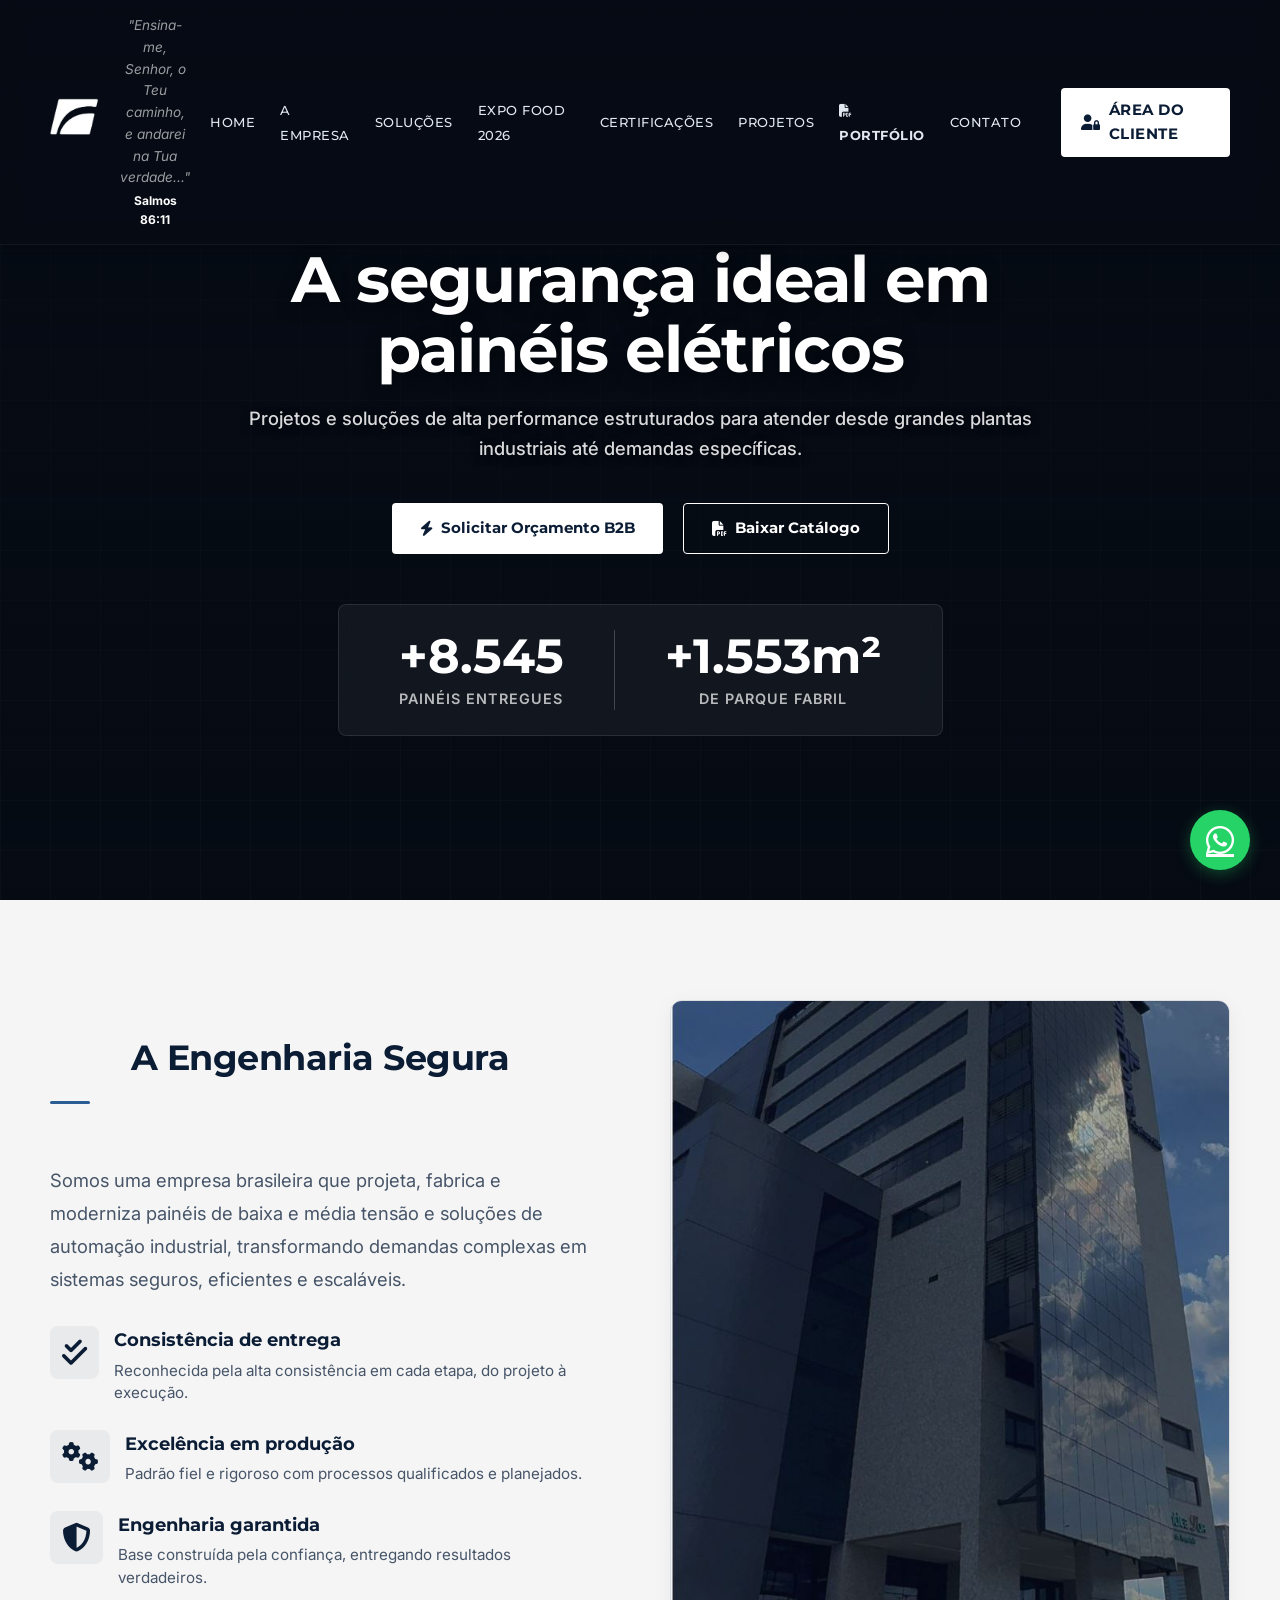
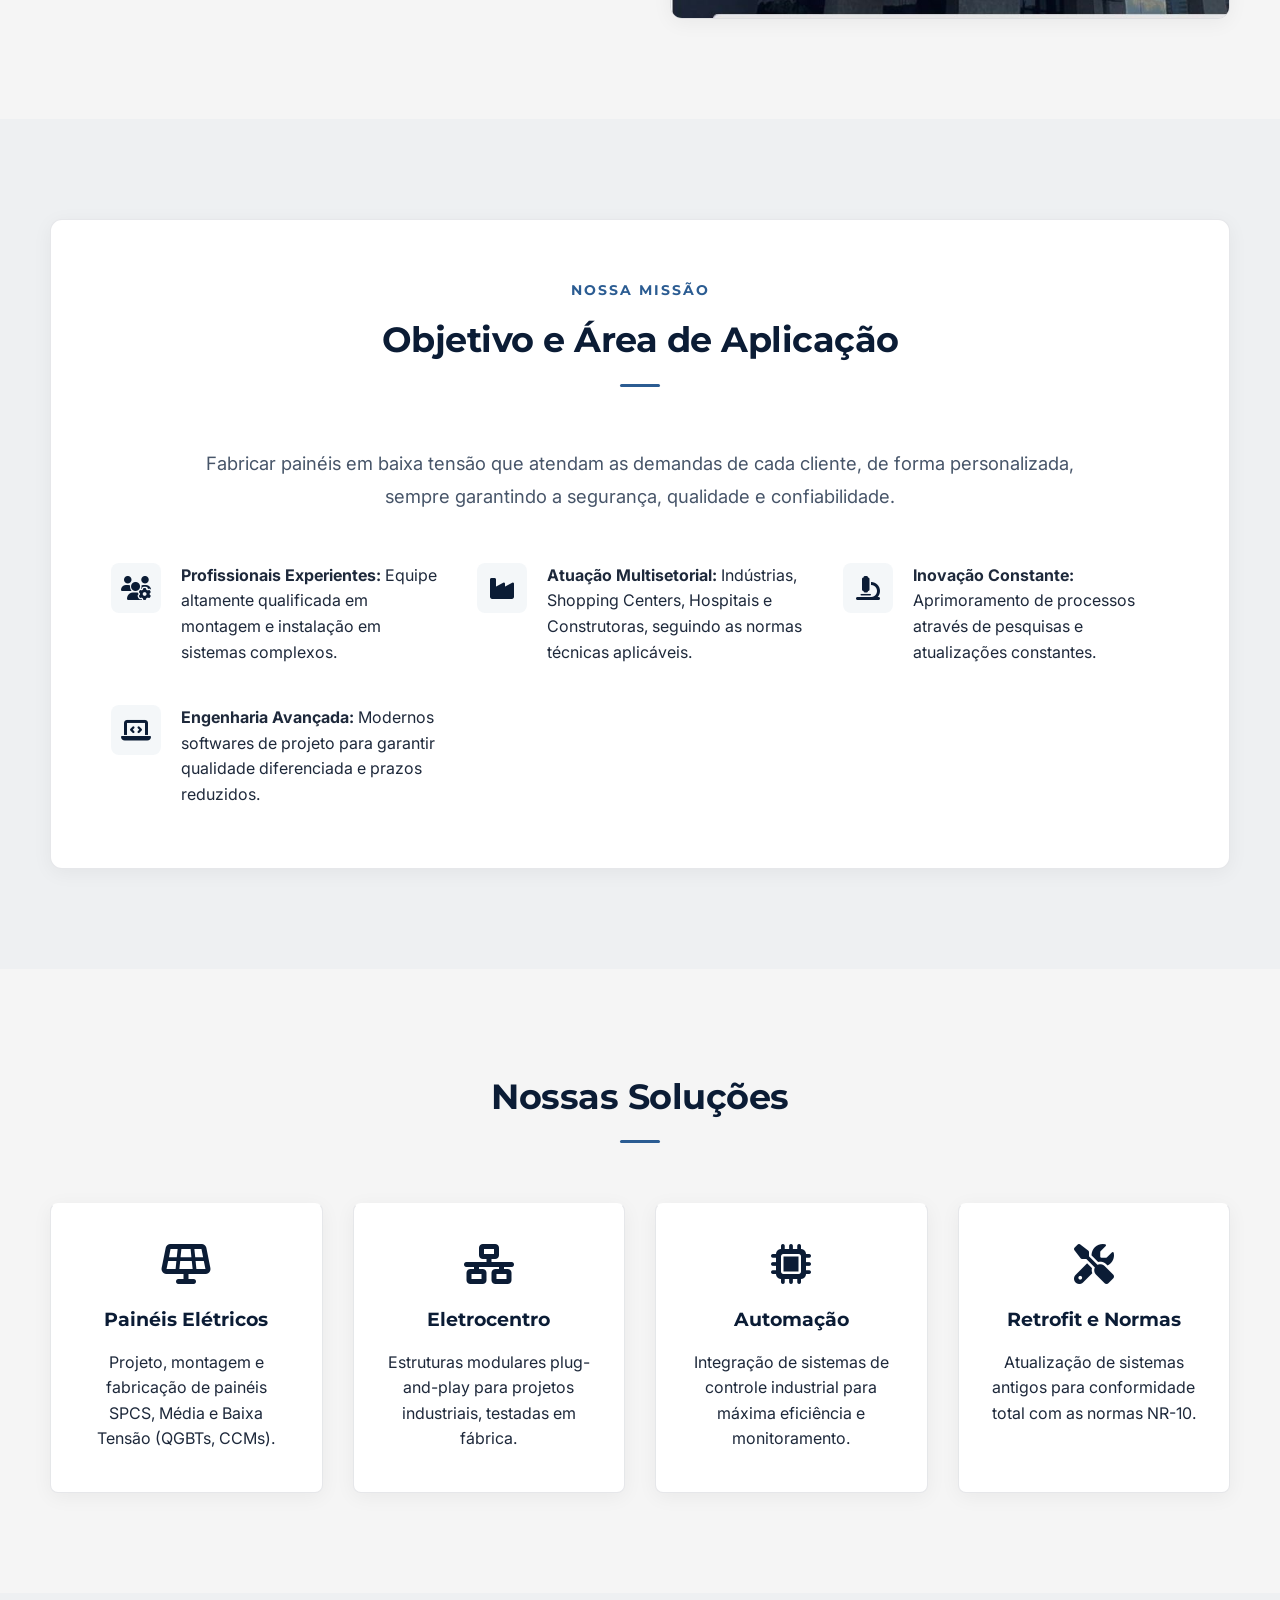
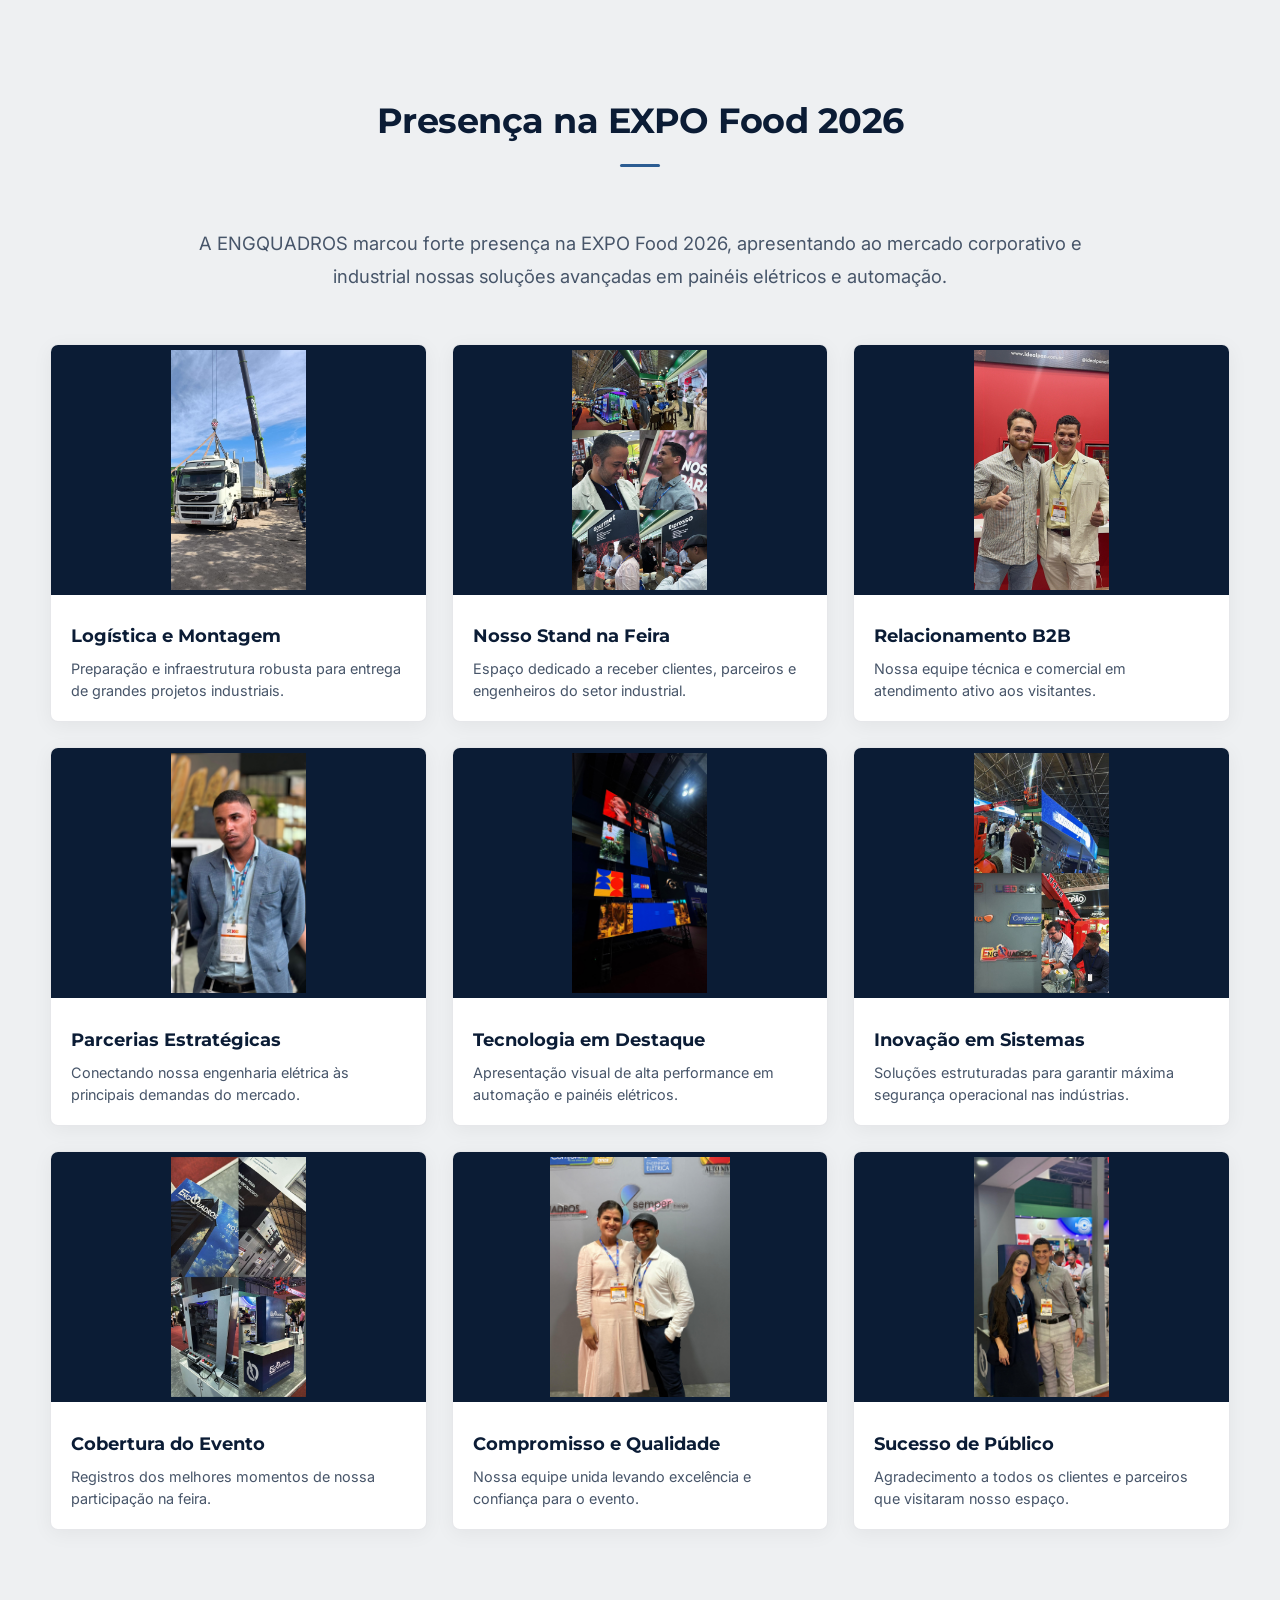
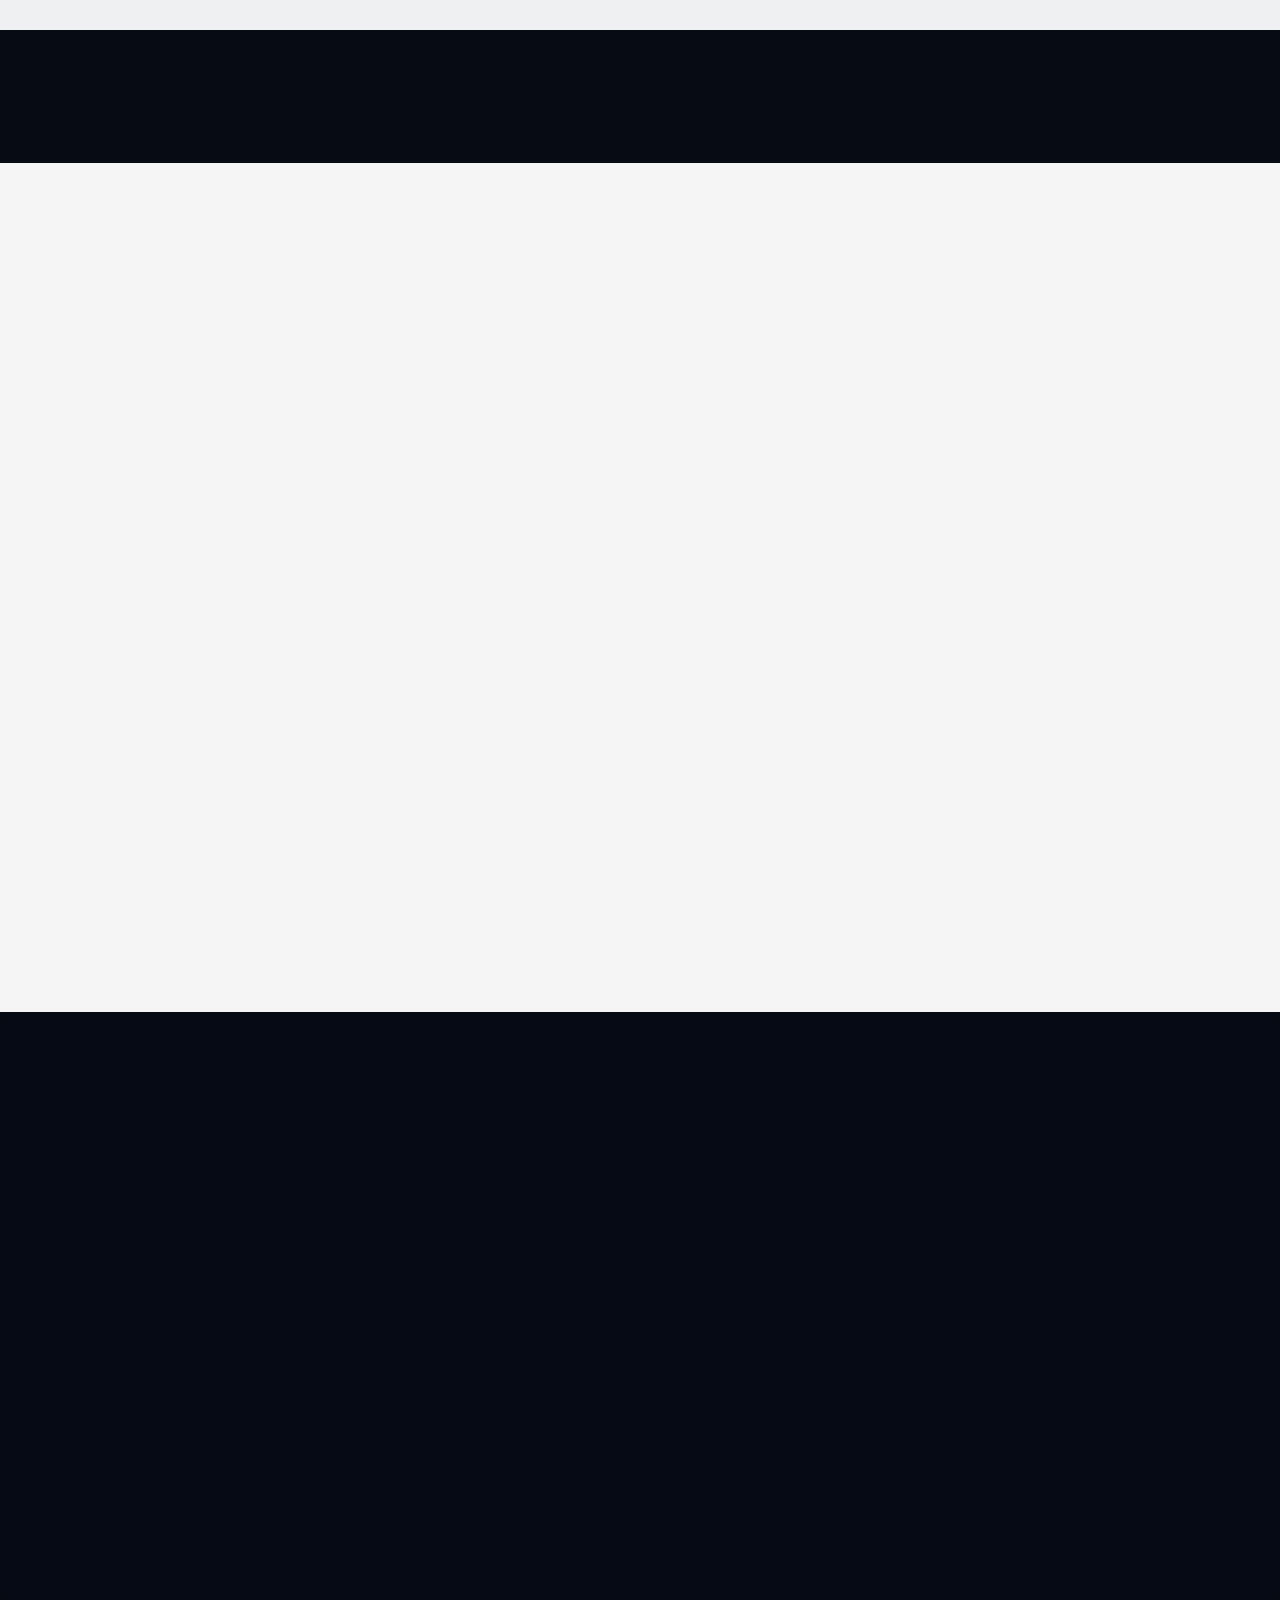
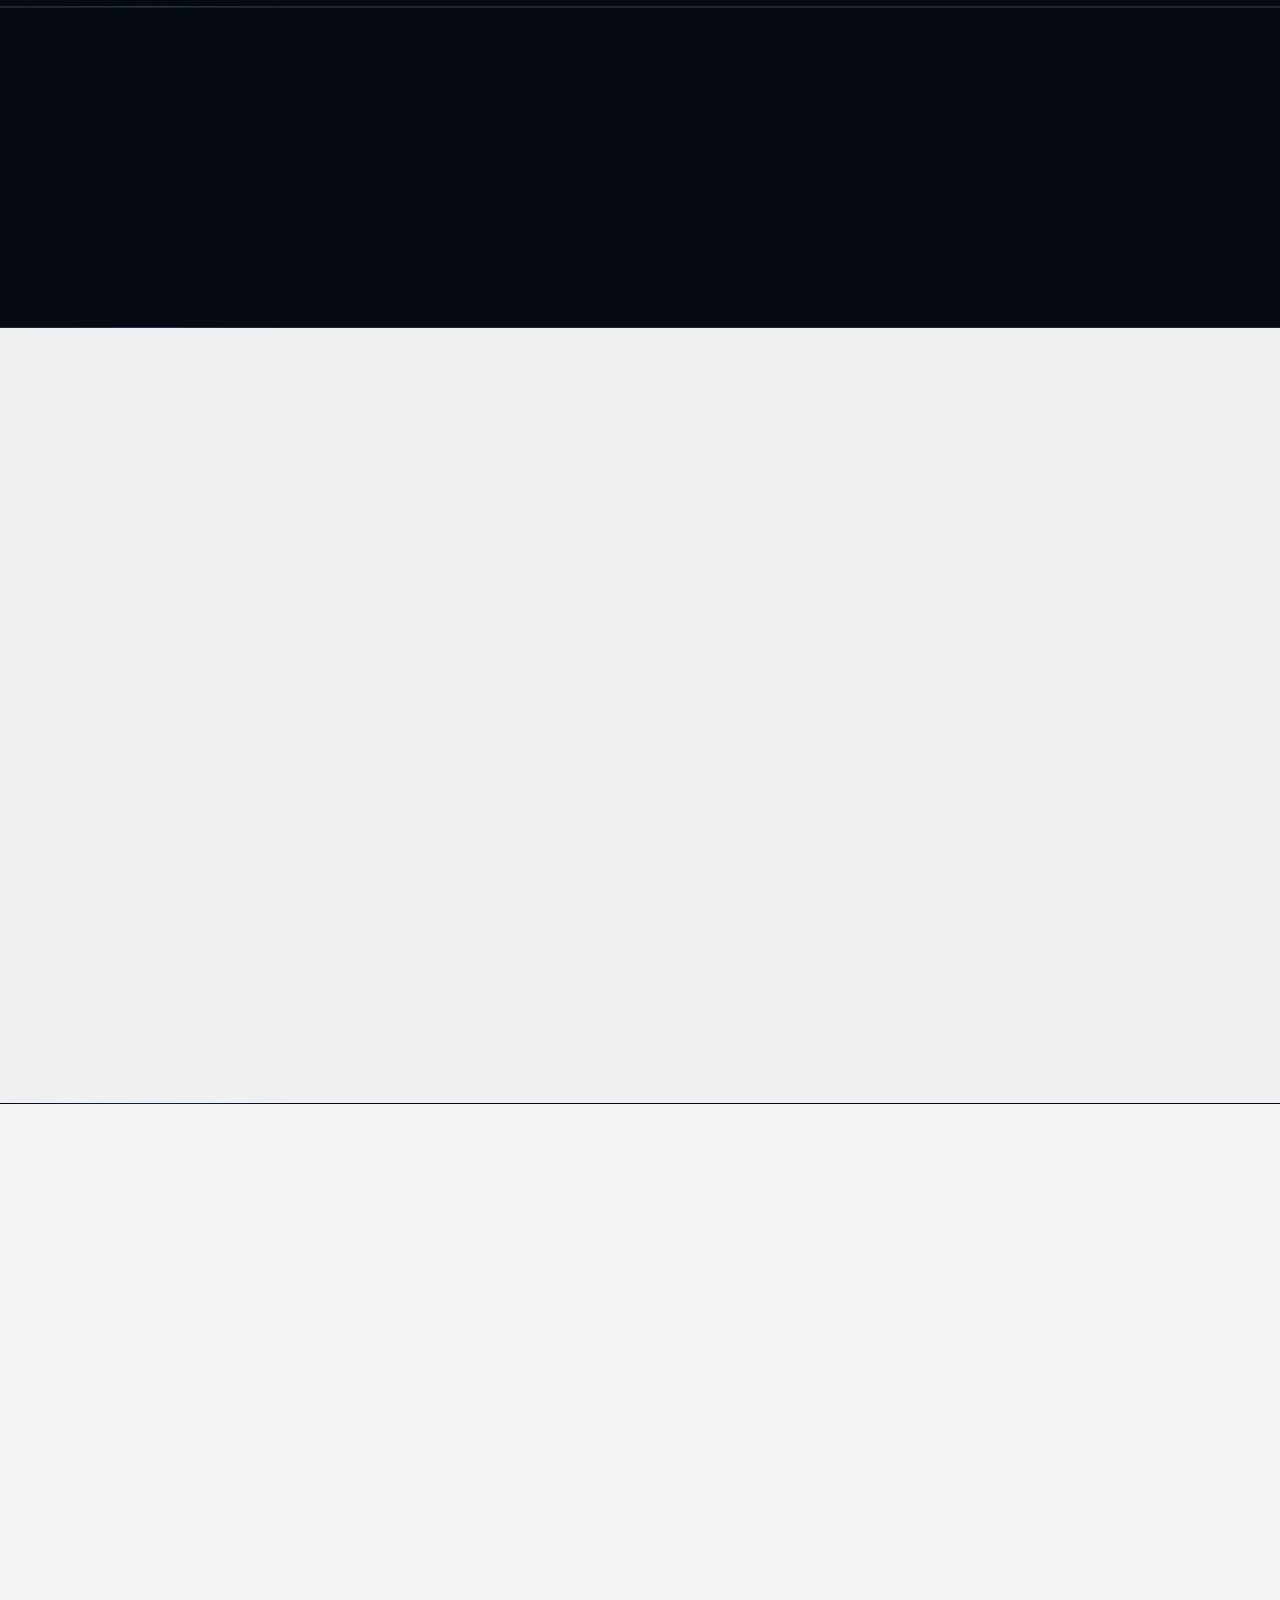
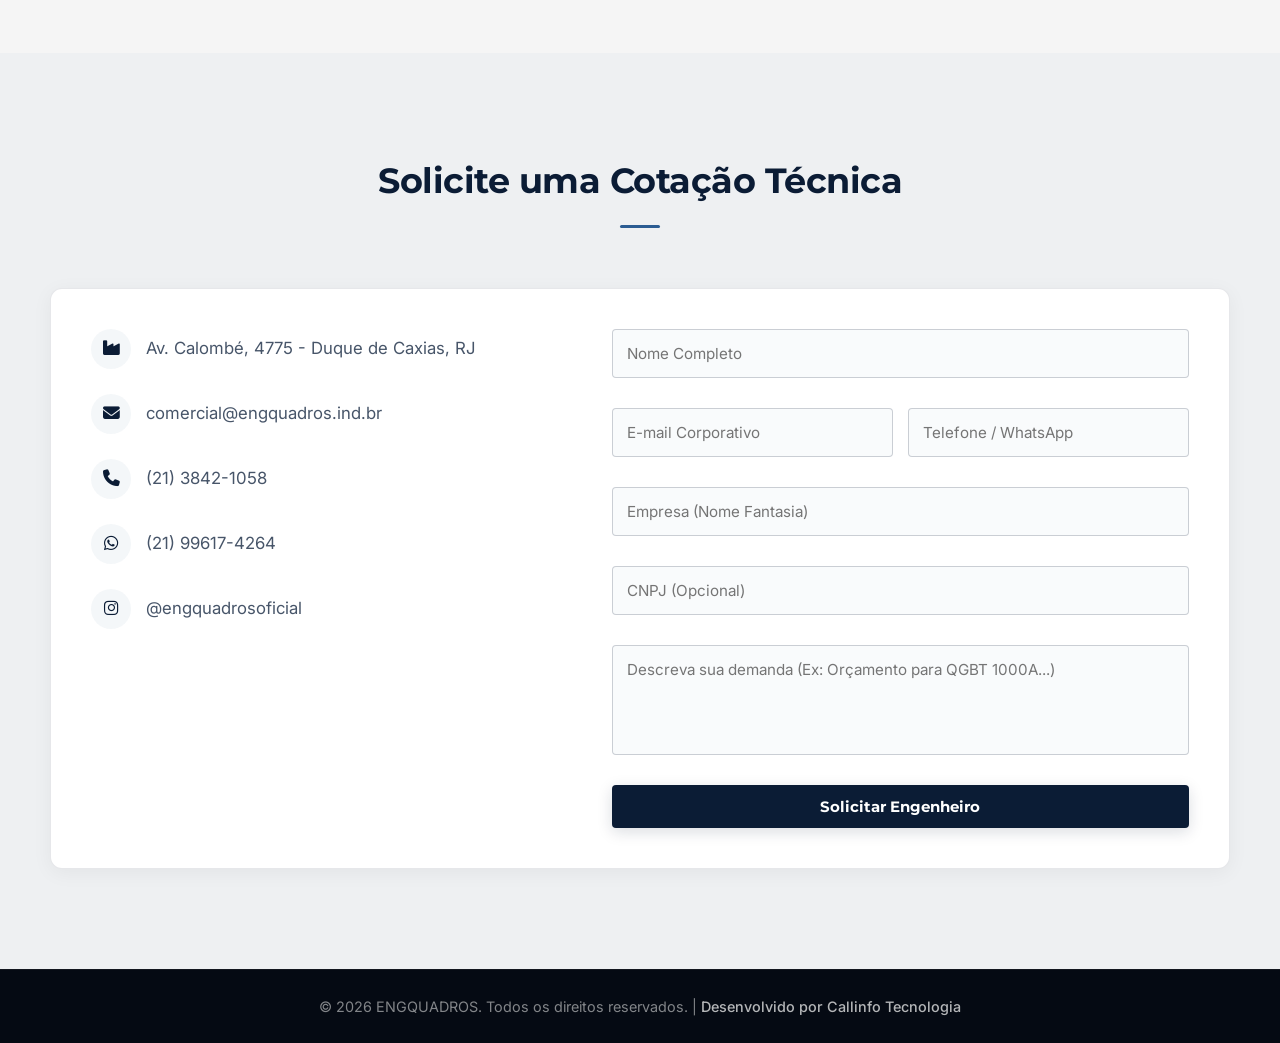
==== commit 7a68bf2d: "ajuste link painel cliente" ====
--- a/index.html
+++ b/index.html
@@ -288,16 +288,11 @@
                 <li><a href="#galeria">Projetos</a></li>
                 <li><a href="public/portfolio.pdf" target="_blank" class="font-bold text-branco"><i class="fa-solid fa-file-pdf"></i> Portfólio</a></li>
                 <li><a href="#contato">Contato</a></li>
-                <!-- BOTOES DE ACESSO DO SISTEMA -->
+                <!-- Área do Cliente: SaaS externo (Callinfo) -->
                 <div class="flex-center" style="gap: 10px; margin-left: 15px;">
-                    <a href="login.html" class="btn btn-white" style="padding: 10px 20px;">
+                    <a href="https://saa-s-callinfo.vercel.app/login.html" class="btn btn-white" style="padding: 10px 20px;" target="_blank" rel="noopener noreferrer">
                         <i class="fa-solid fa-user-lock"></i> Área do Cliente
                     </a>
-                    
-                            <!--BOTÃO RESTRITO REMOVIDO DO SITE MAS CASO QUERIA USAR EM ALGUM SITE DE CLIENTE-->
-                    <!--a href="admin.html" class="btn btn-secundario" style="padding: 9px 20px;">
-                        <i class="fa-solid fa-shield-halved"></i> Restrito
-                    </a>-->
                 </div>
             </ul>
         </nav>
@@ -793,6 +788,10 @@
                         <p class="item-contato">
                             <span class="icon-contato"><i class="fa-brands fa-whatsapp"></i></span> (21) 99617-4264
                         </p>
+                        <p class="item-contato">
+                            <span class="icon-contato"><i class="fa-brands fa-instagram"></i></span>
+                            <a href="https://www.instagram.com/engquadrosoficial" target="_blank" rel="noopener noreferrer" style="color: inherit; text-decoration: none;">@engquadrosoficial</a>
+                        </p>
                     </div>
                     
                     <form action="#" method="POST" class="formulario" style="display: grid; grid-template-columns: 1fr 1fr; gap: 15px;">
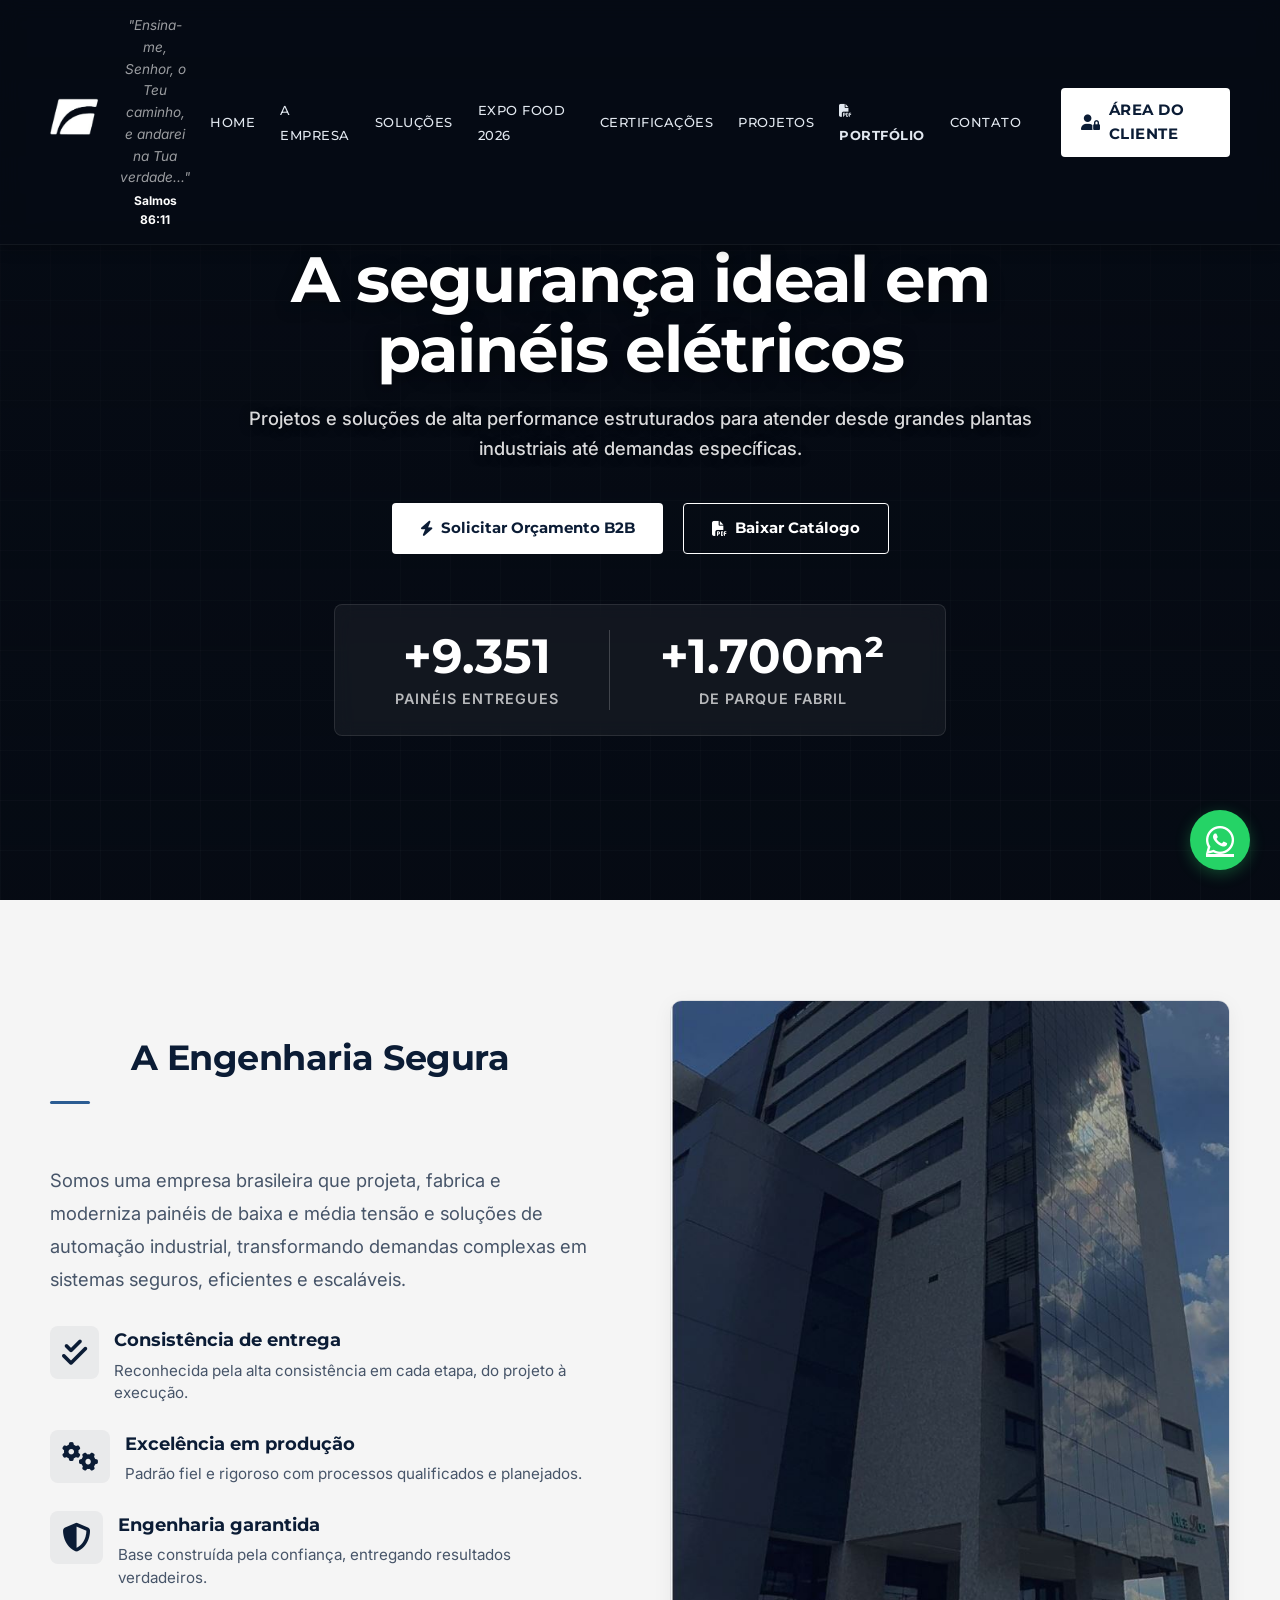
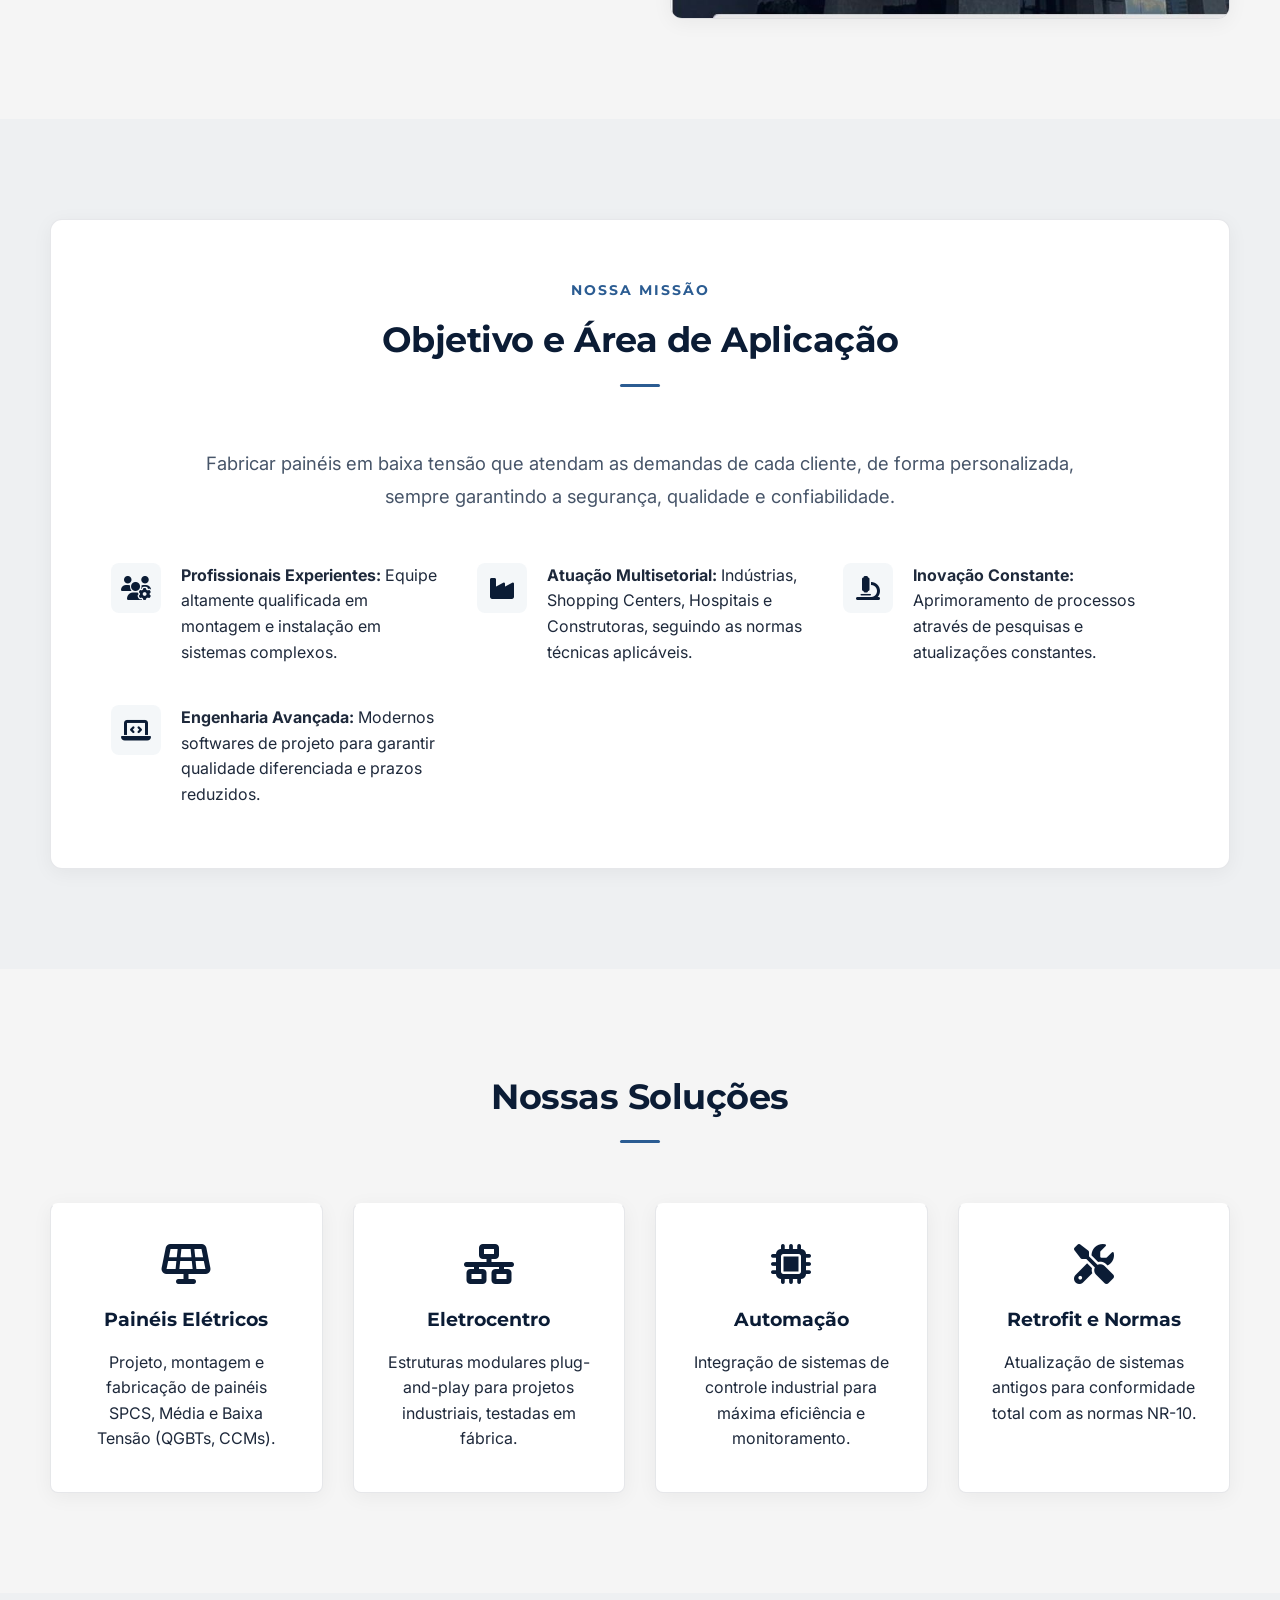
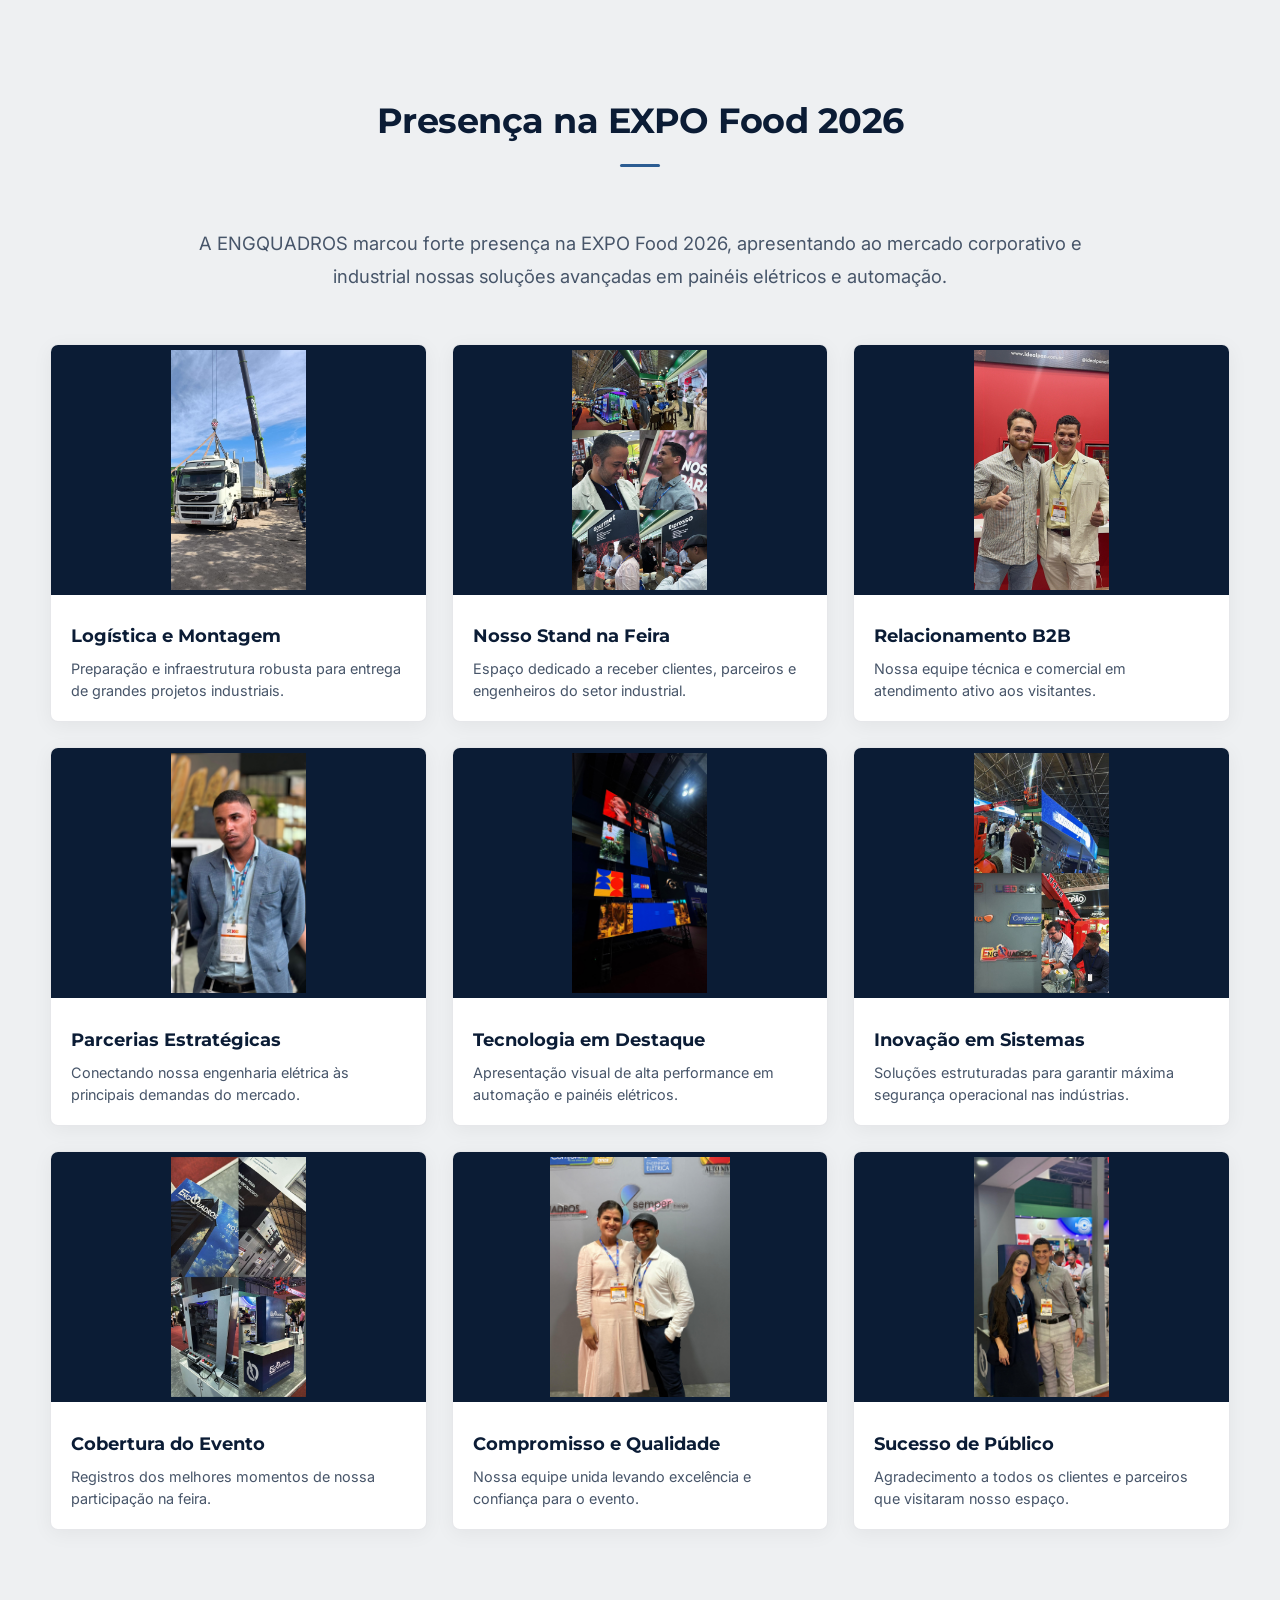
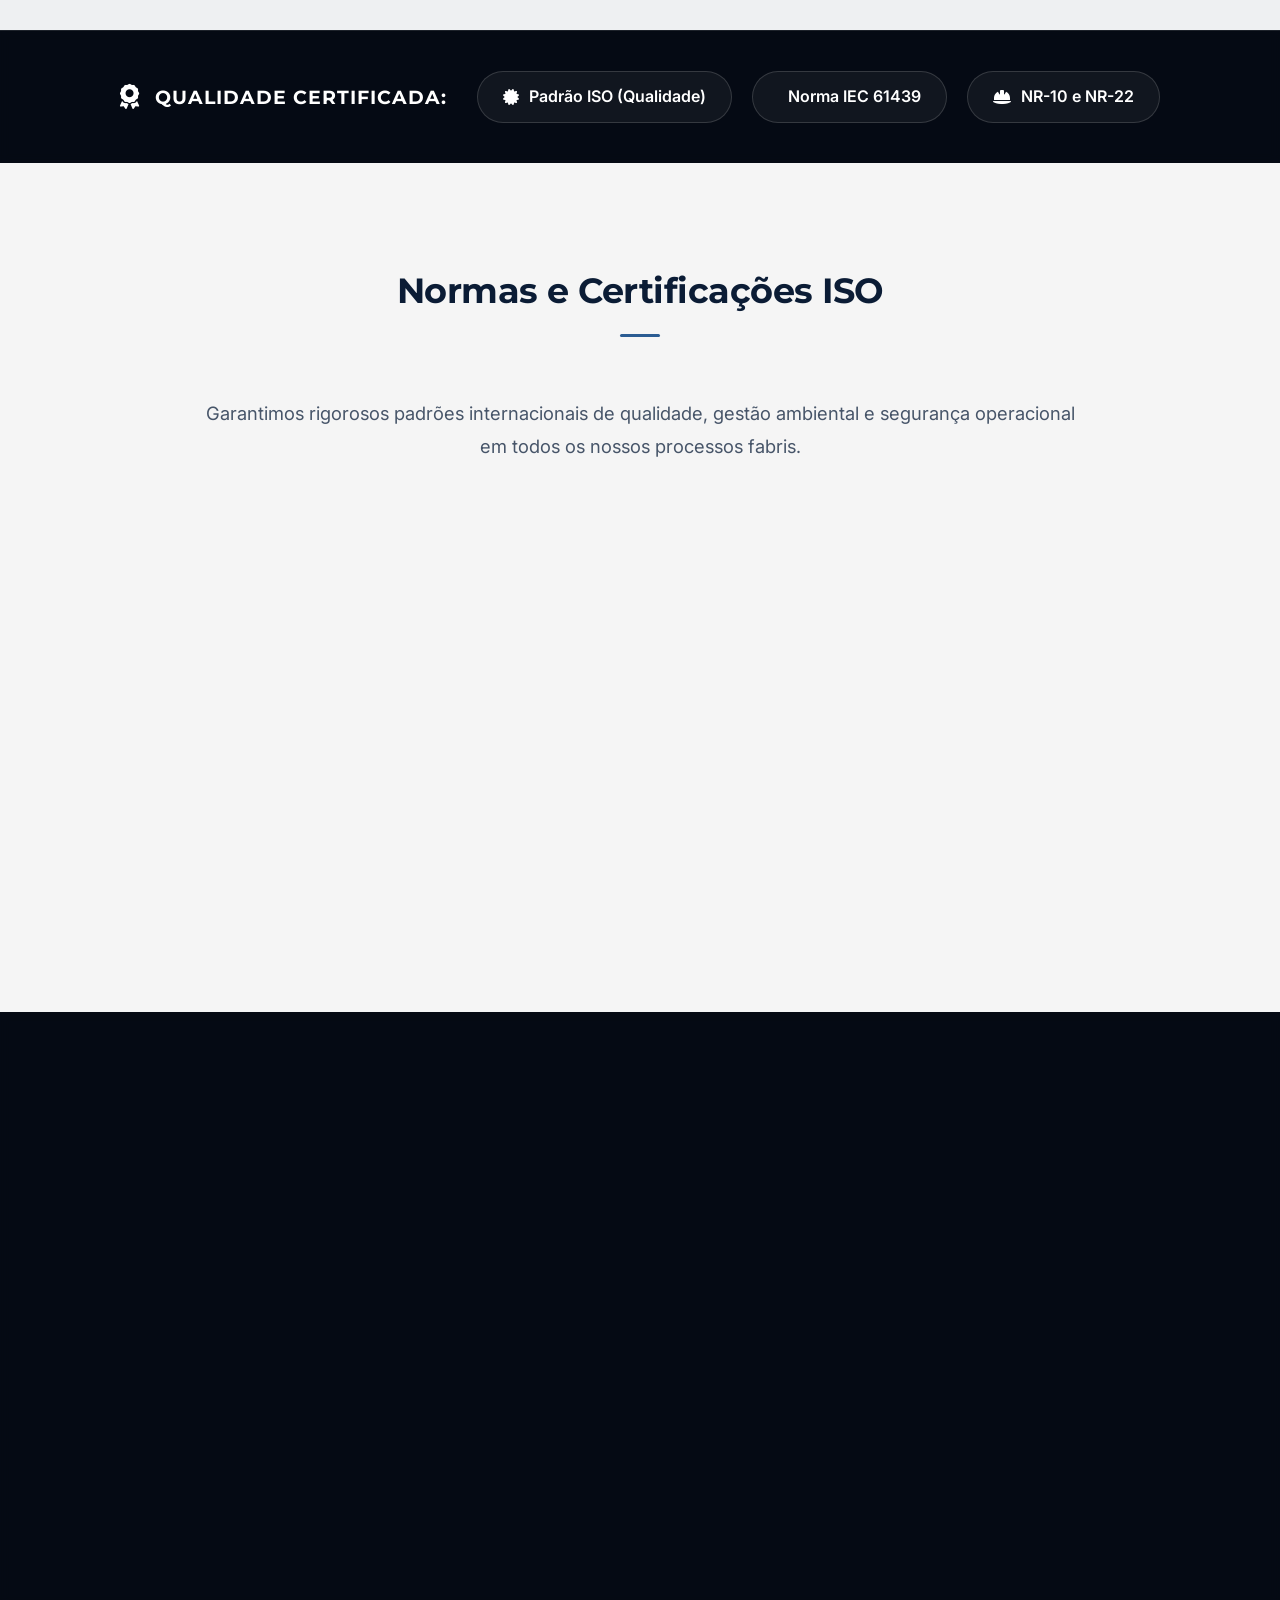
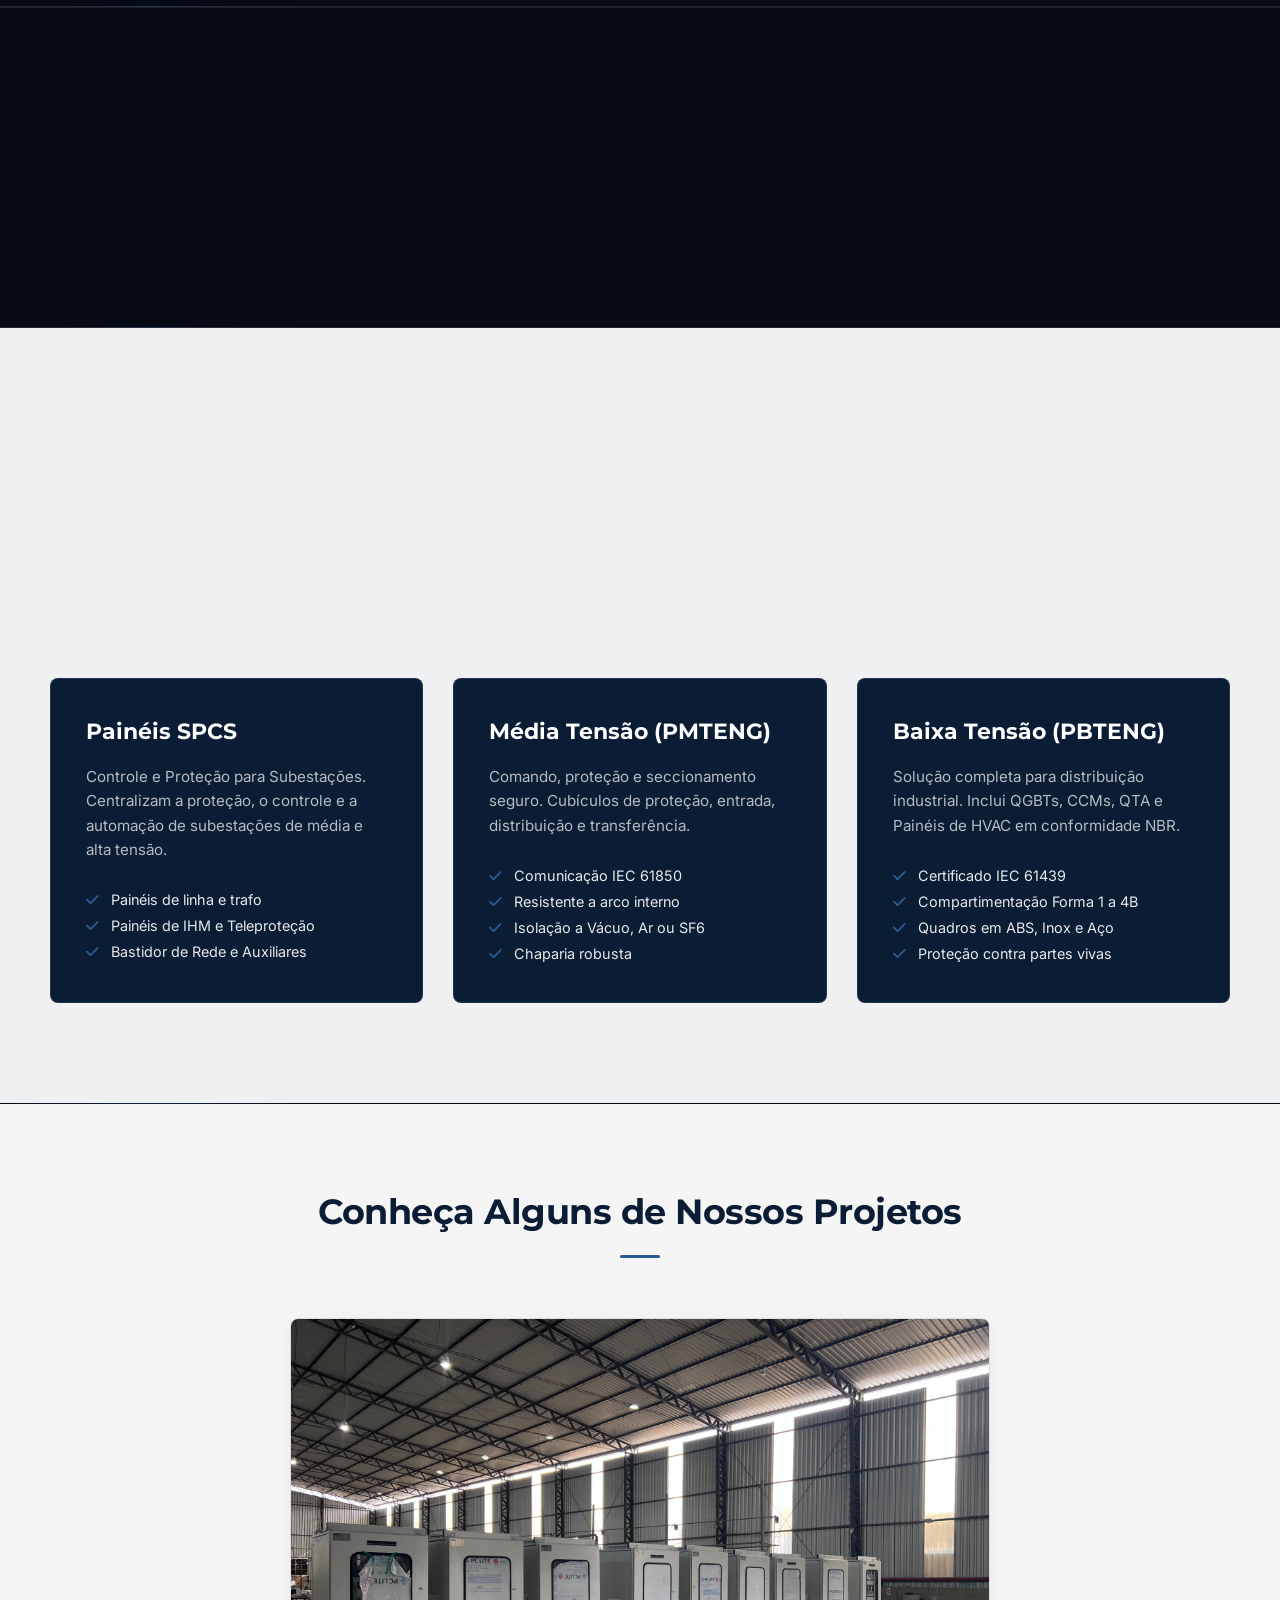
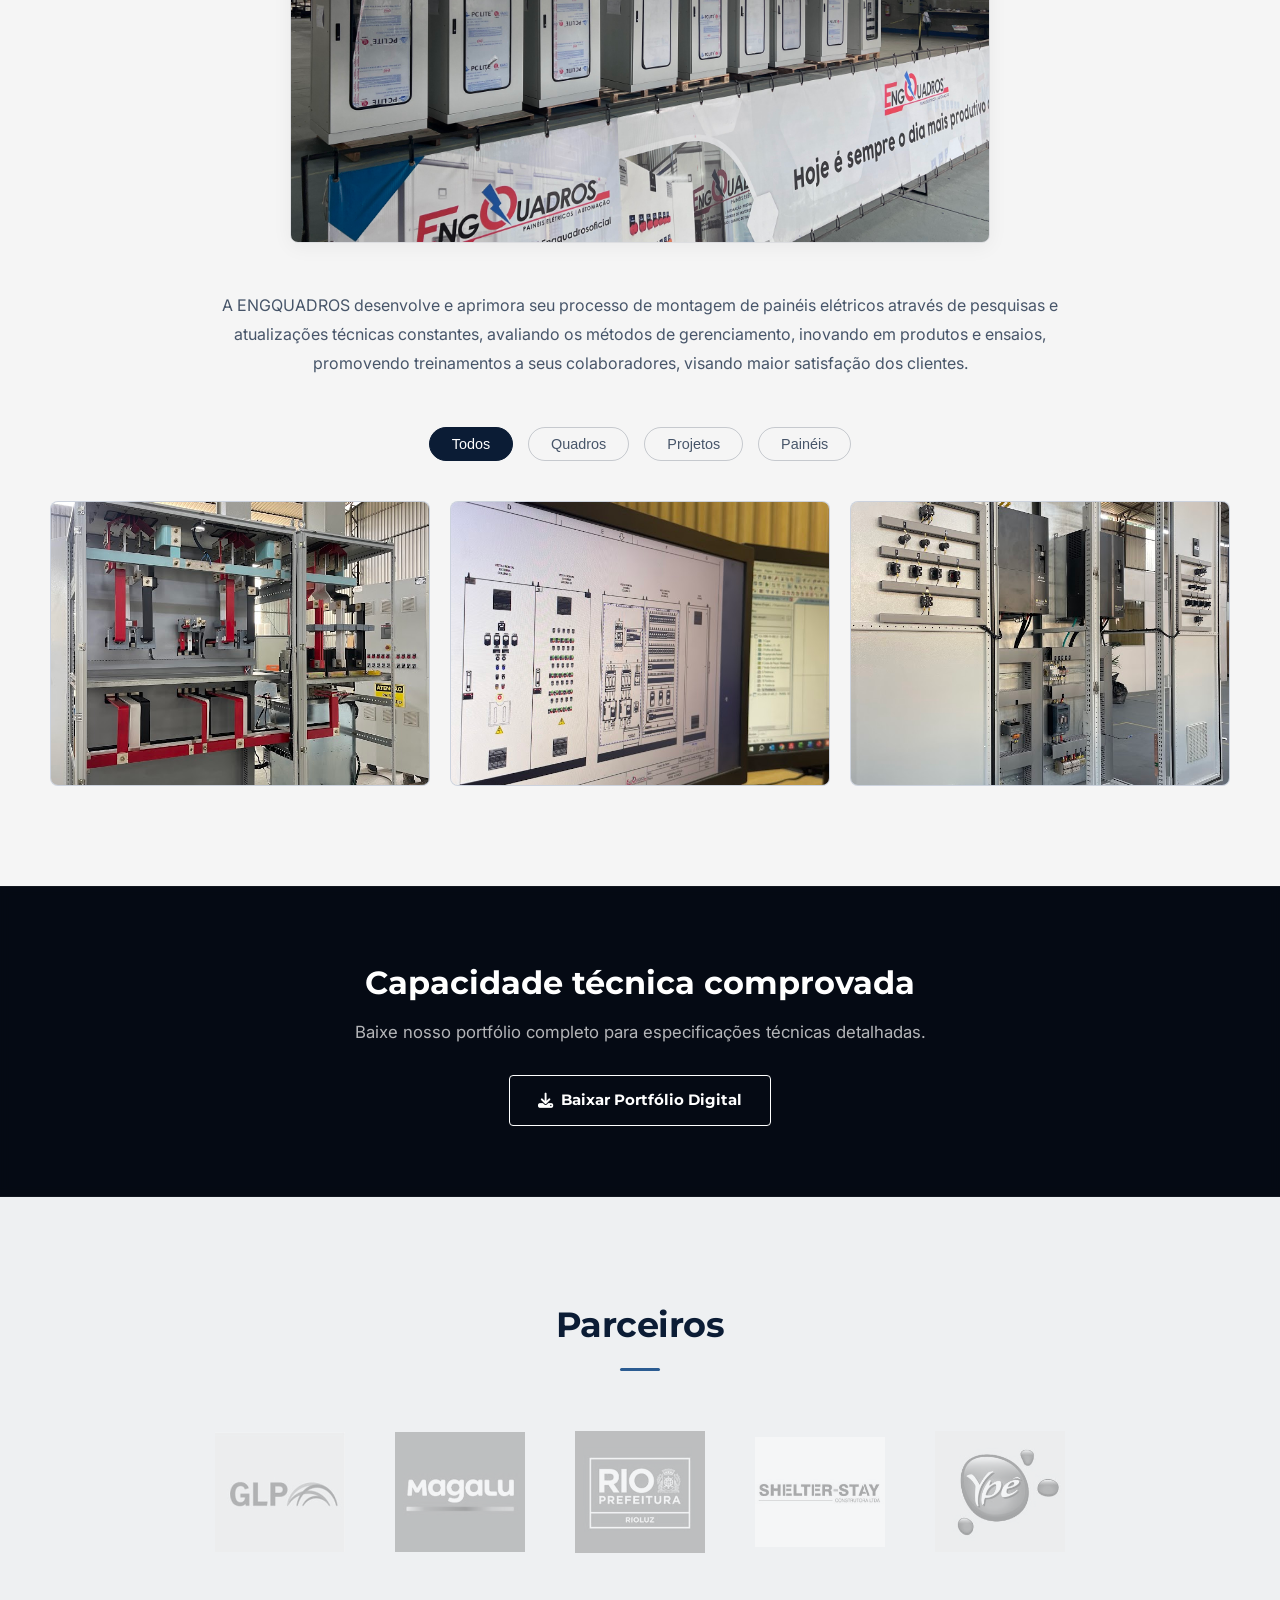
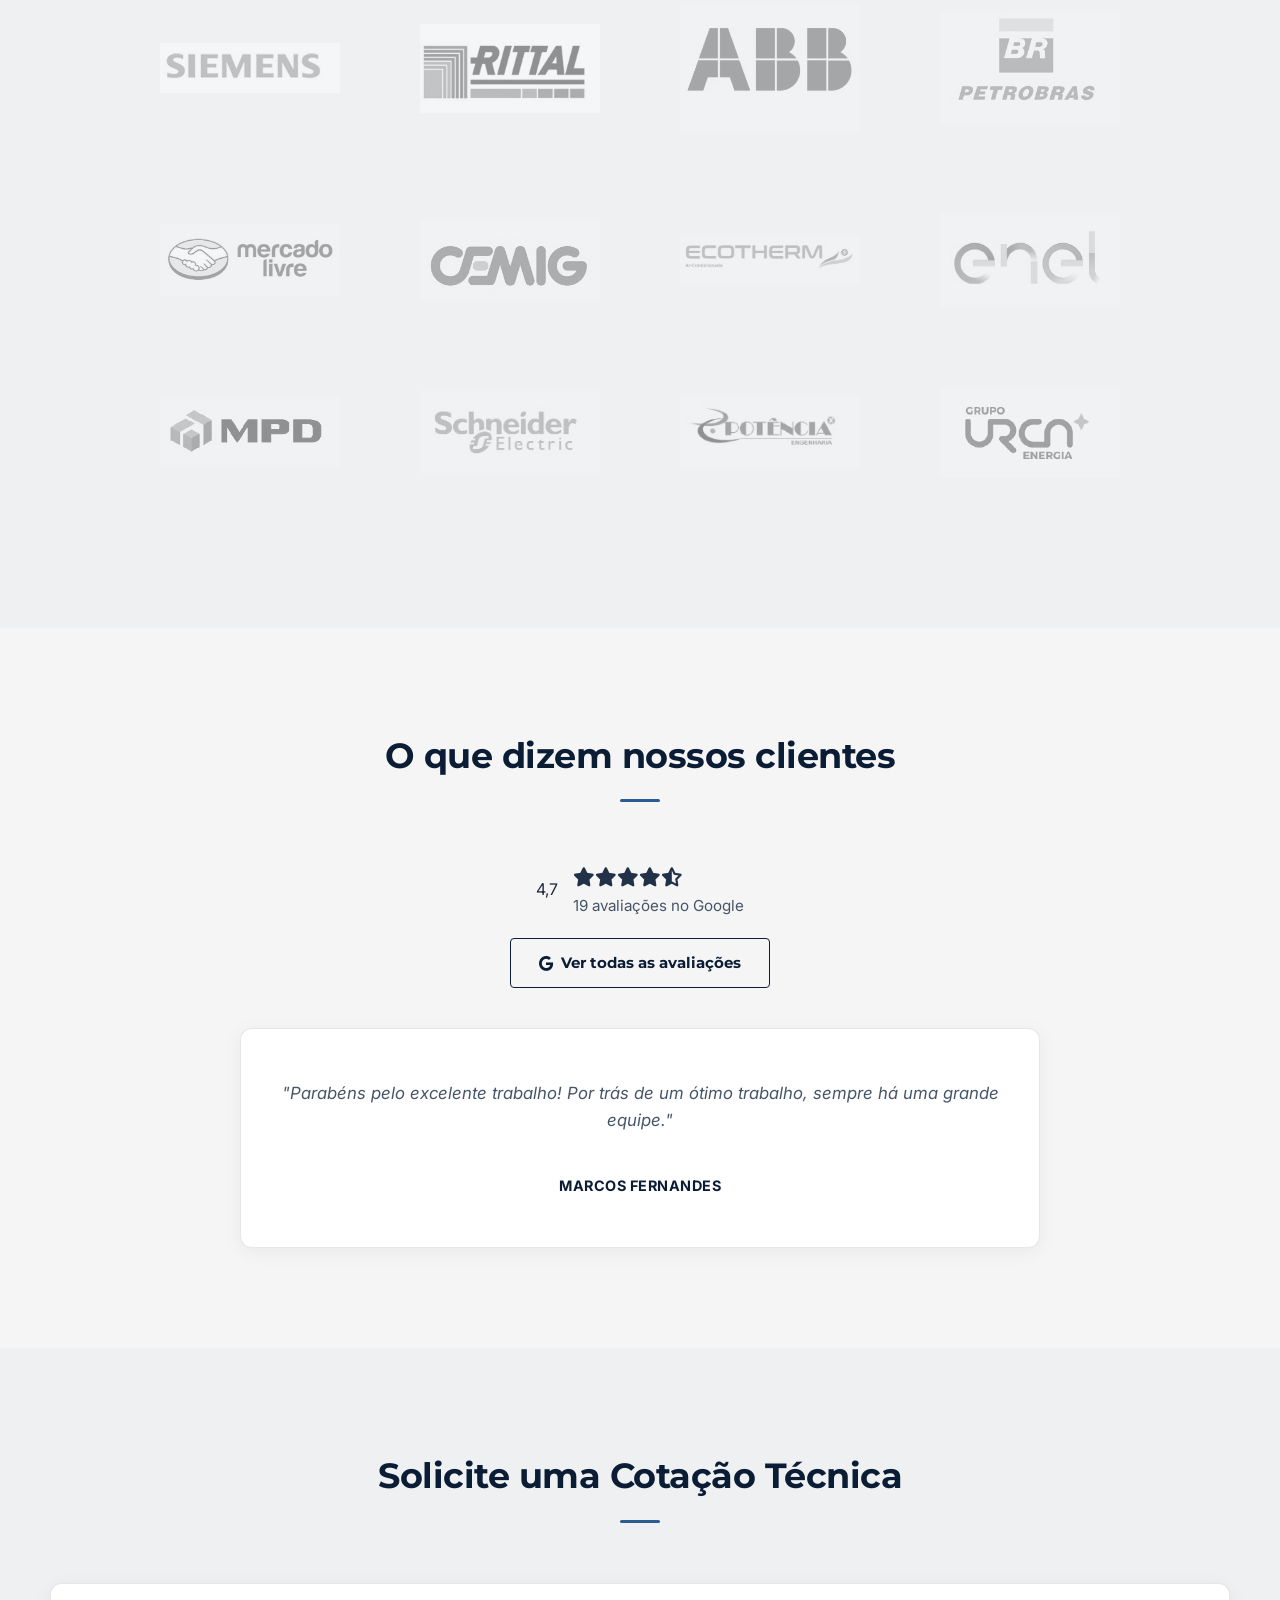
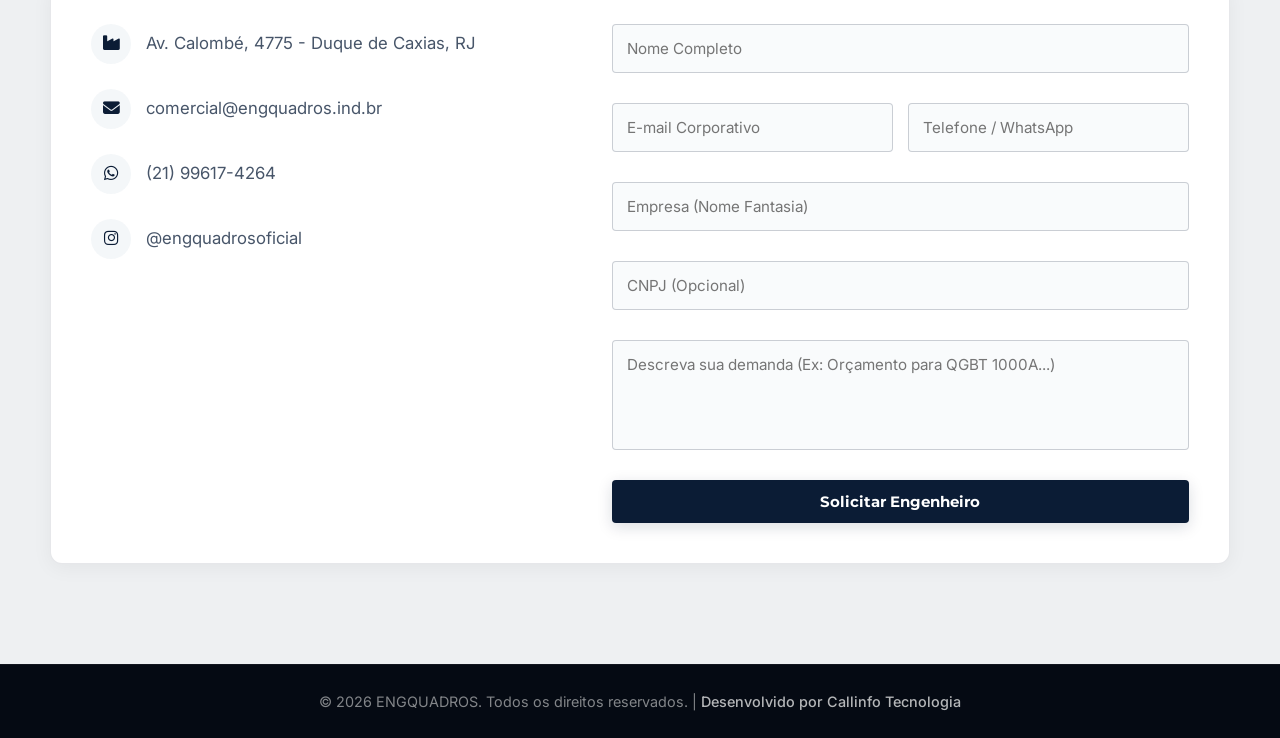
==== commit a7c6e5fa: "Ajuste site" ====
--- a/index.html
+++ b/index.html
@@ -681,14 +681,12 @@
                     <button class="btn-filtro" onclick="filtrarGaleria('quadros', this)">Quadros</button>
                     <button class="btn-filtro" onclick="filtrarGaleria('projetos', this)">Projetos</button>
                     <button class="btn-filtro" onclick="filtrarGaleria('paineis', this)">Painéis</button>
-                    <button class="btn-filtro" onclick="filtrarGaleria('automacao', this)">Automação</button>
                 </div>
 
                 <div class="grid-galeria">
                     <div class="item-galeria quadros reveal"><img src="public/quadro.jpg" alt="Exemplo de Quadro" loading="lazy"></div>
                     <div class="item-galeria projetos reveal"><img src="public/projeto.jpg" alt="Exemplo de Projeto" loading="lazy"></div>
                     <div class="item-galeria paineis reveal"><img src="public/painel.jpg" alt="Exemplo de Painel" loading="lazy"></div>
-                    <div class="item-galeria automacao reveal"><img src="public/automacao.jpg" alt="Exemplo de Automação" loading="lazy"></div>
                 </div>
             </div>
         </section>
@@ -783,9 +781,6 @@
                             <span class="icon-contato"><i class="fa-solid fa-envelope"></i></span> comercial@engquadros.ind.br
                         </p>
                         <p class="item-contato">
-                            <span class="icon-contato"><i class="fa-solid fa-phone"></i></span> (21) 3842-1058
-                        </p>
-                        <p class="item-contato">
                             <span class="icon-contato"><i class="fa-brands fa-whatsapp"></i></span> (21) 99617-4264
                         </p>
                         <p class="item-contato">
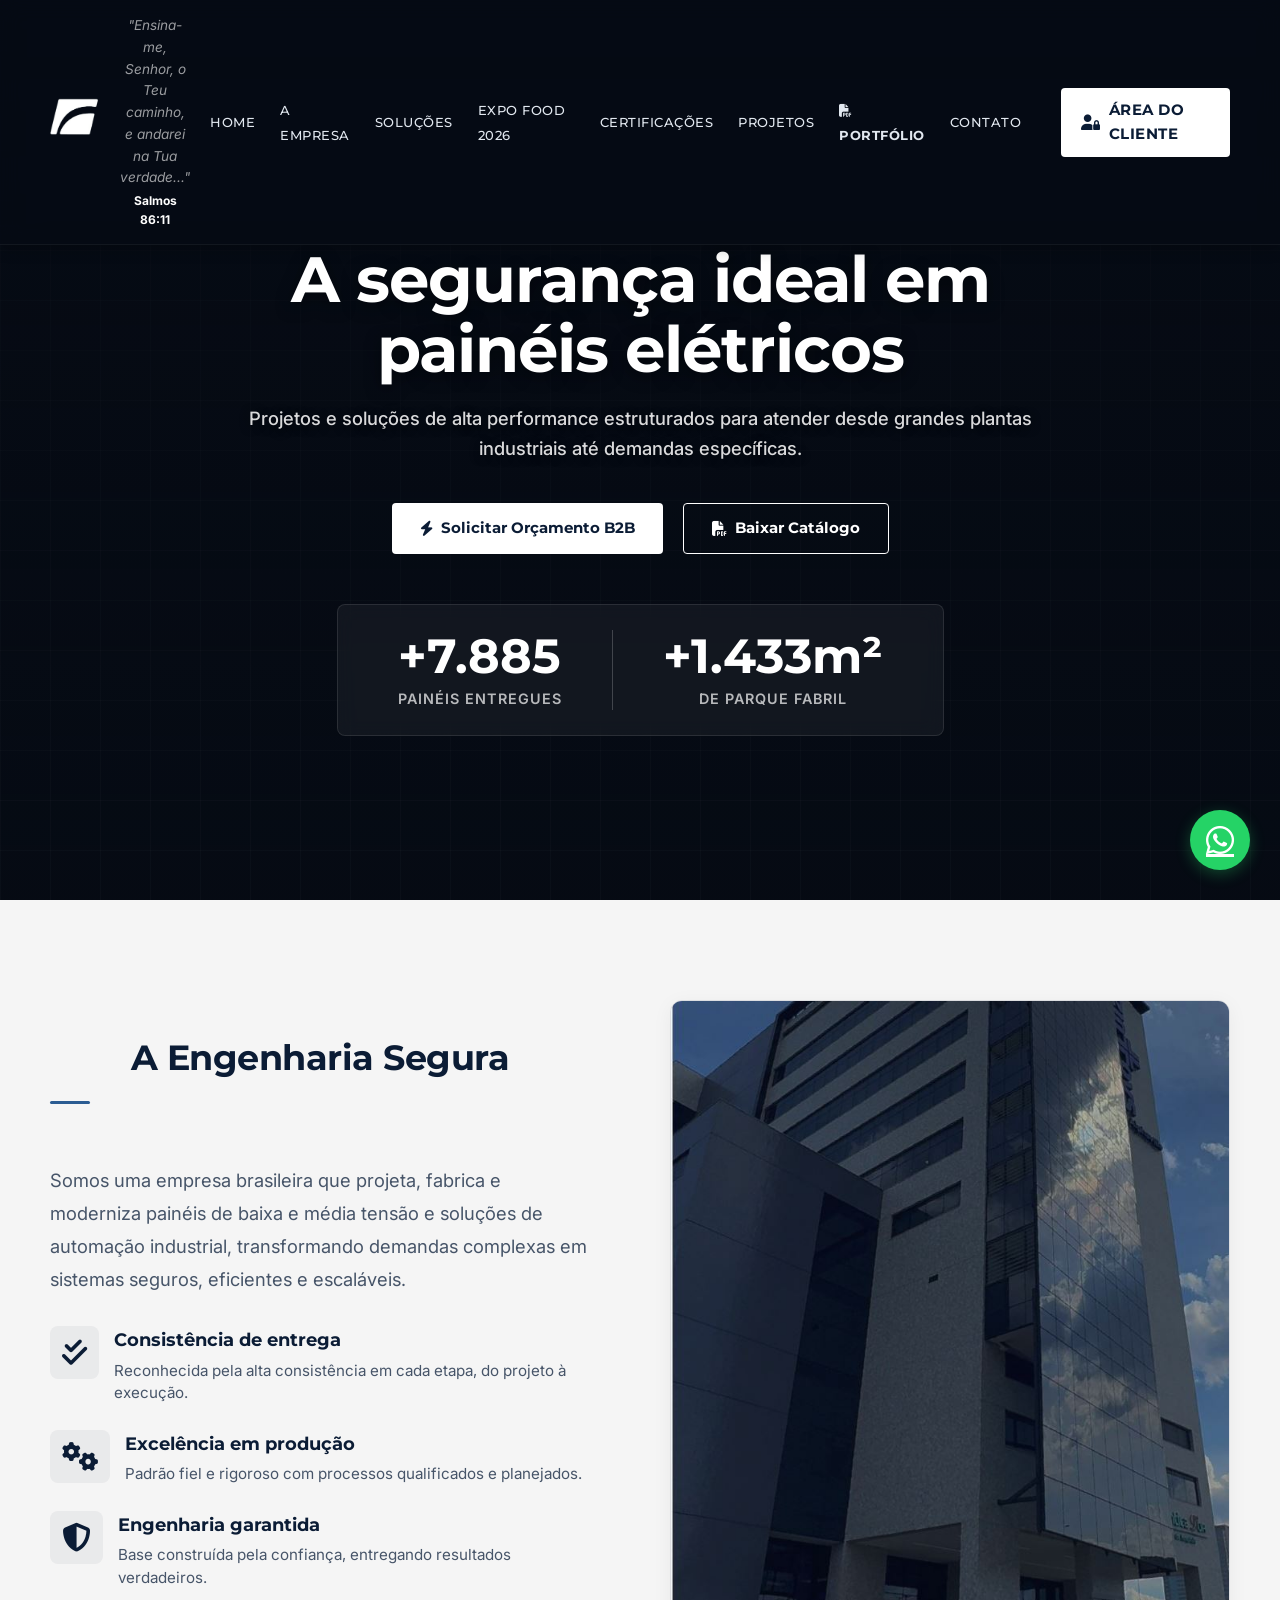
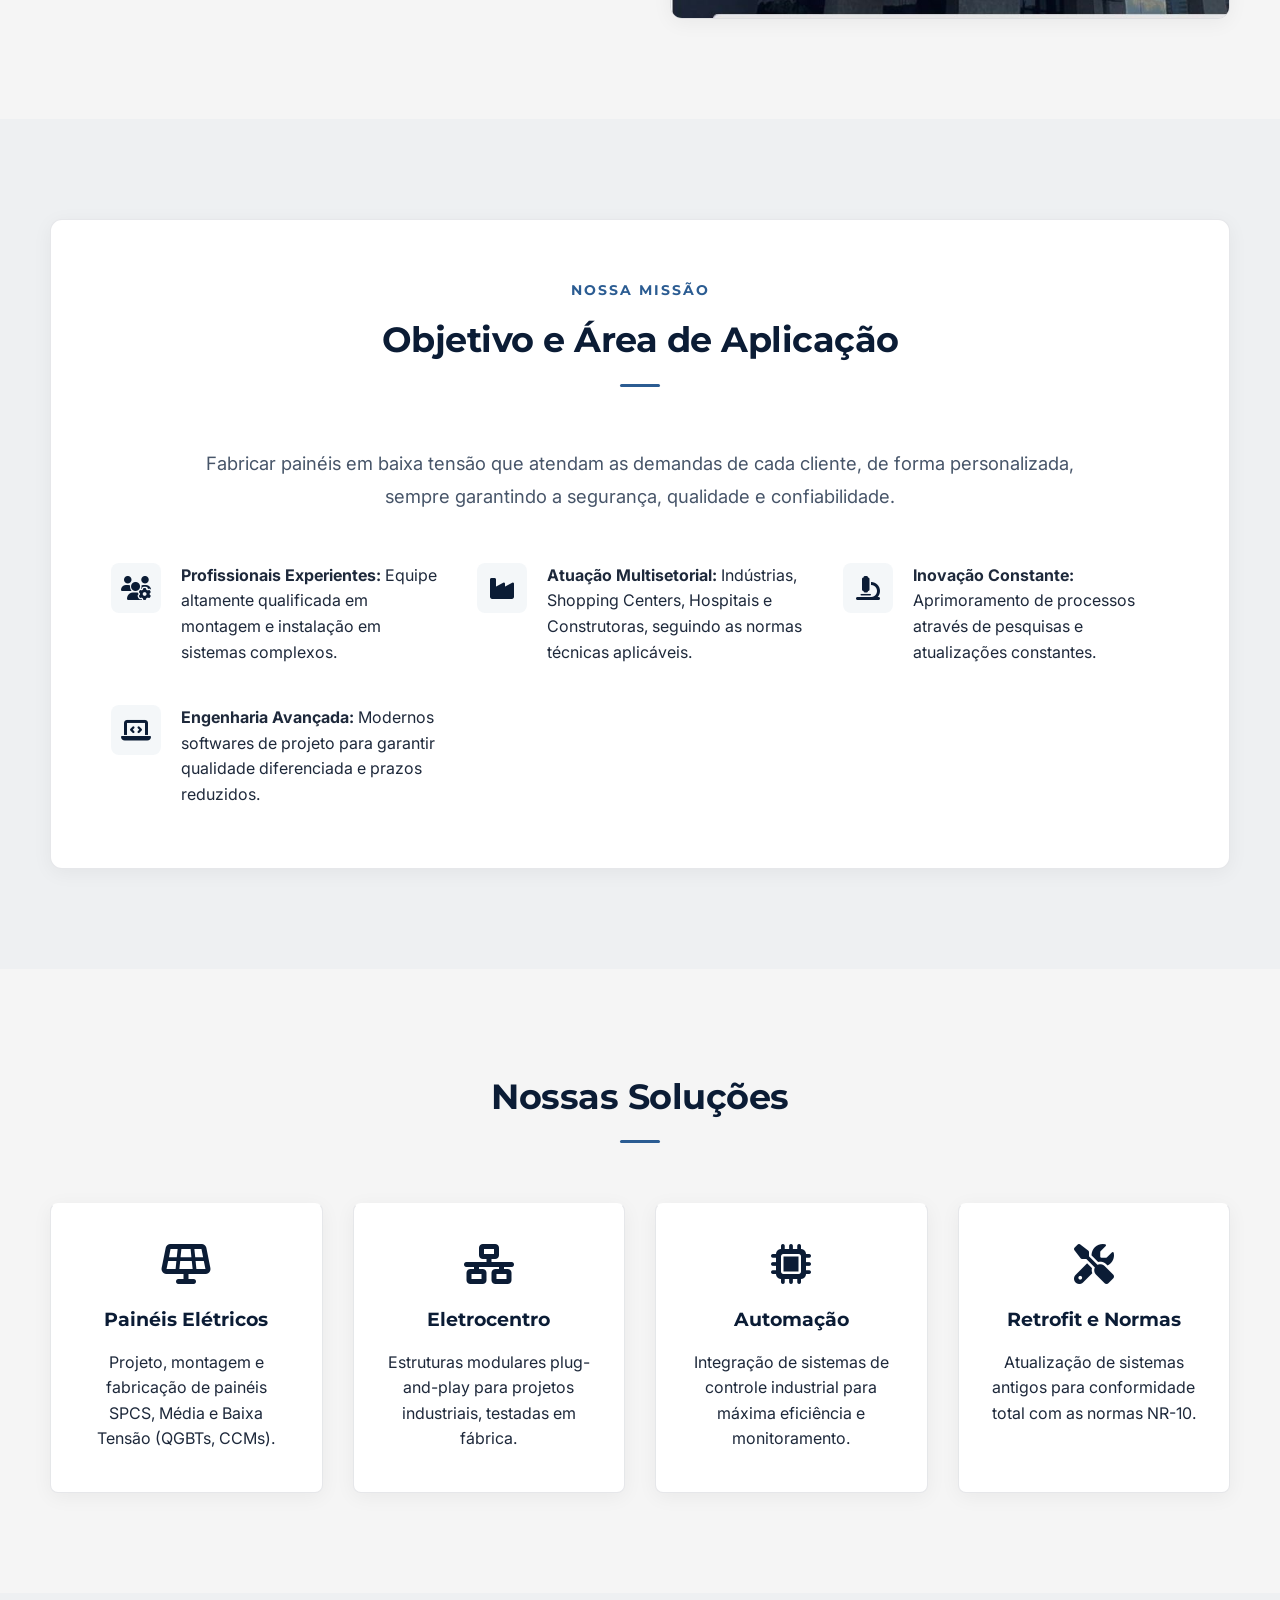
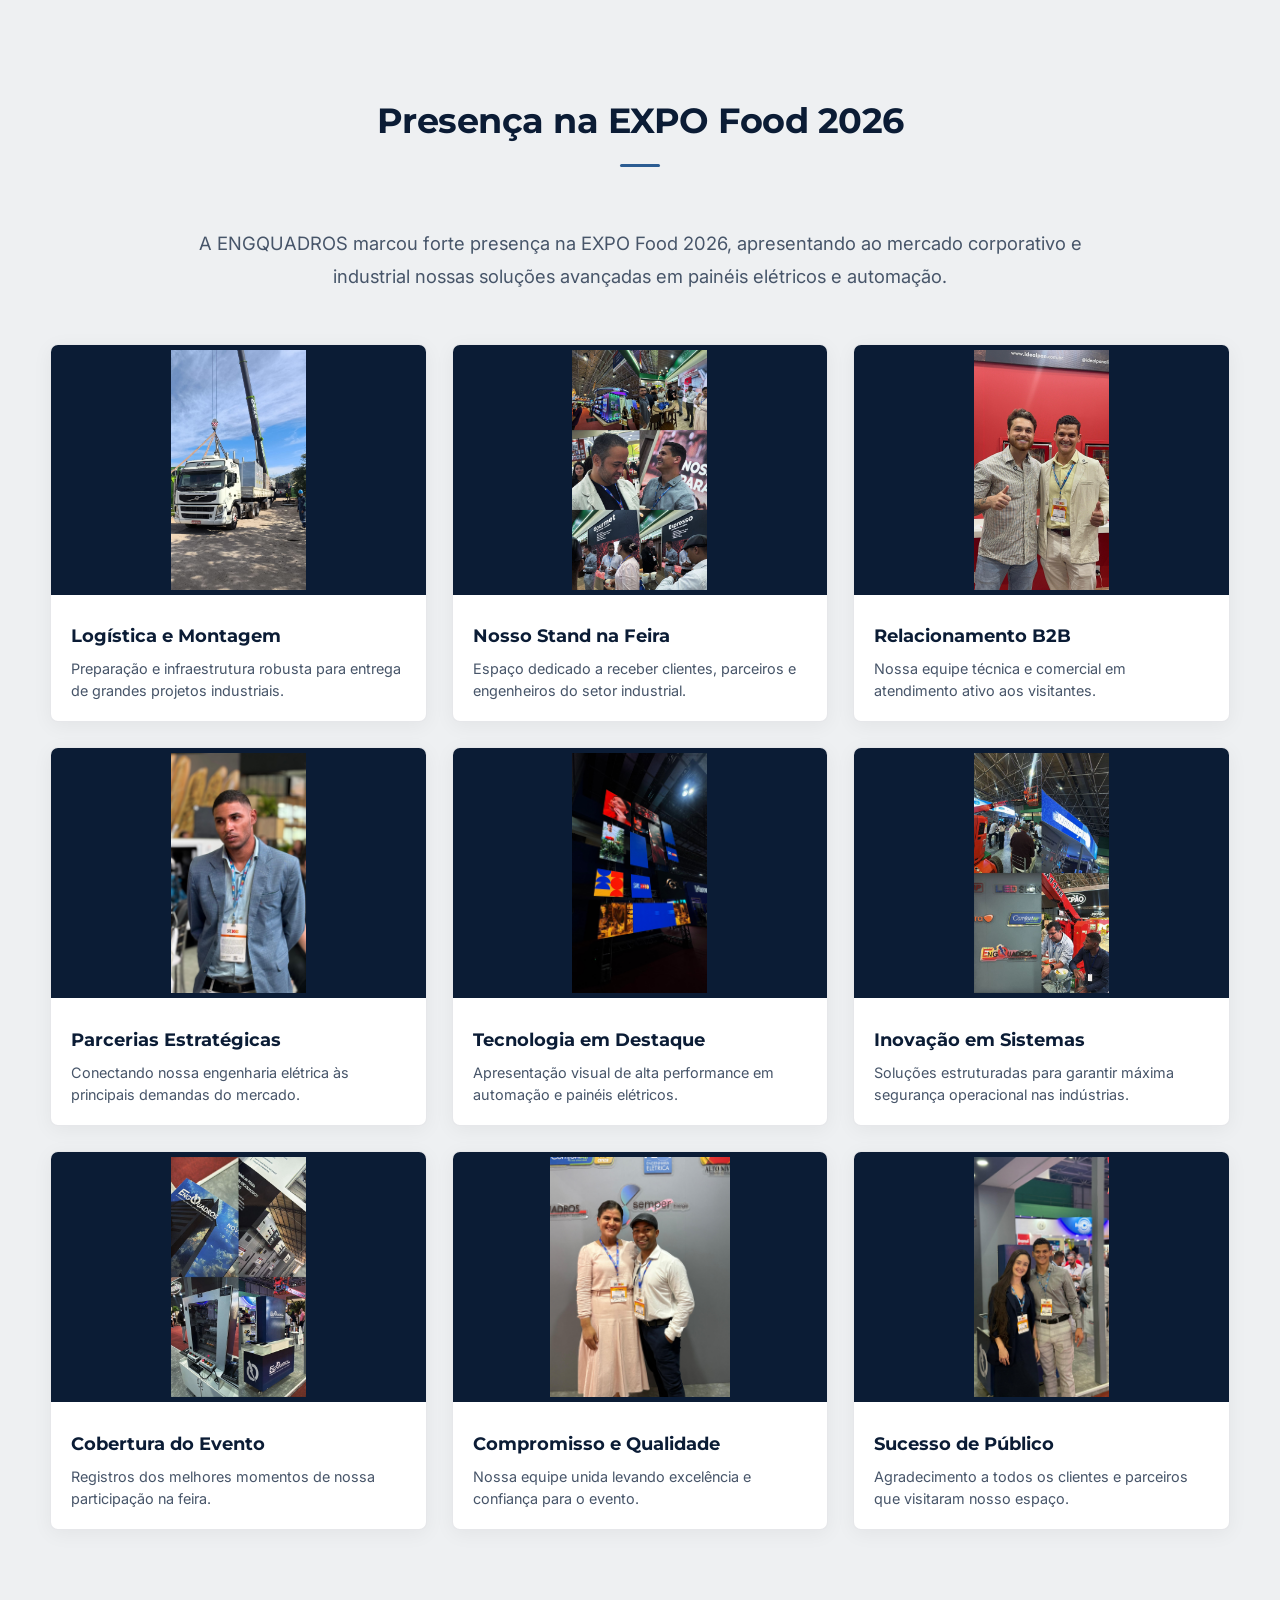
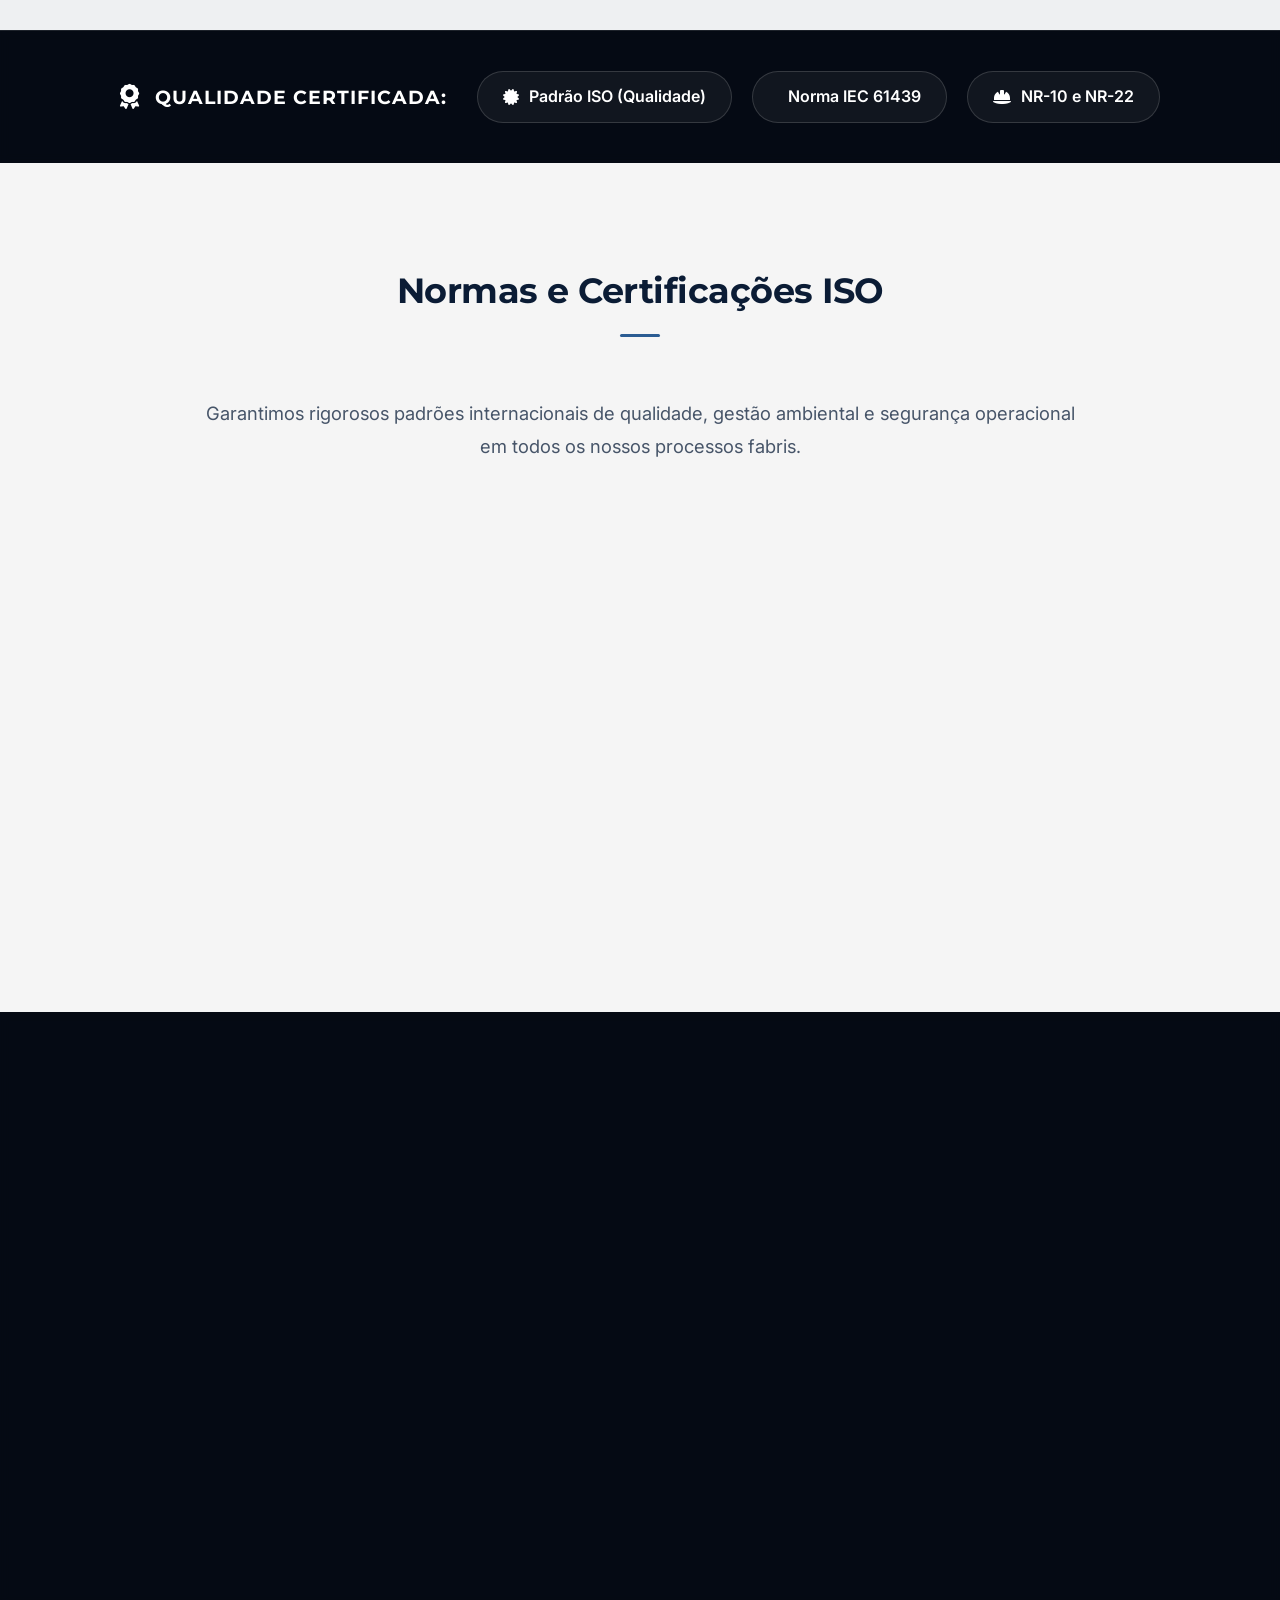
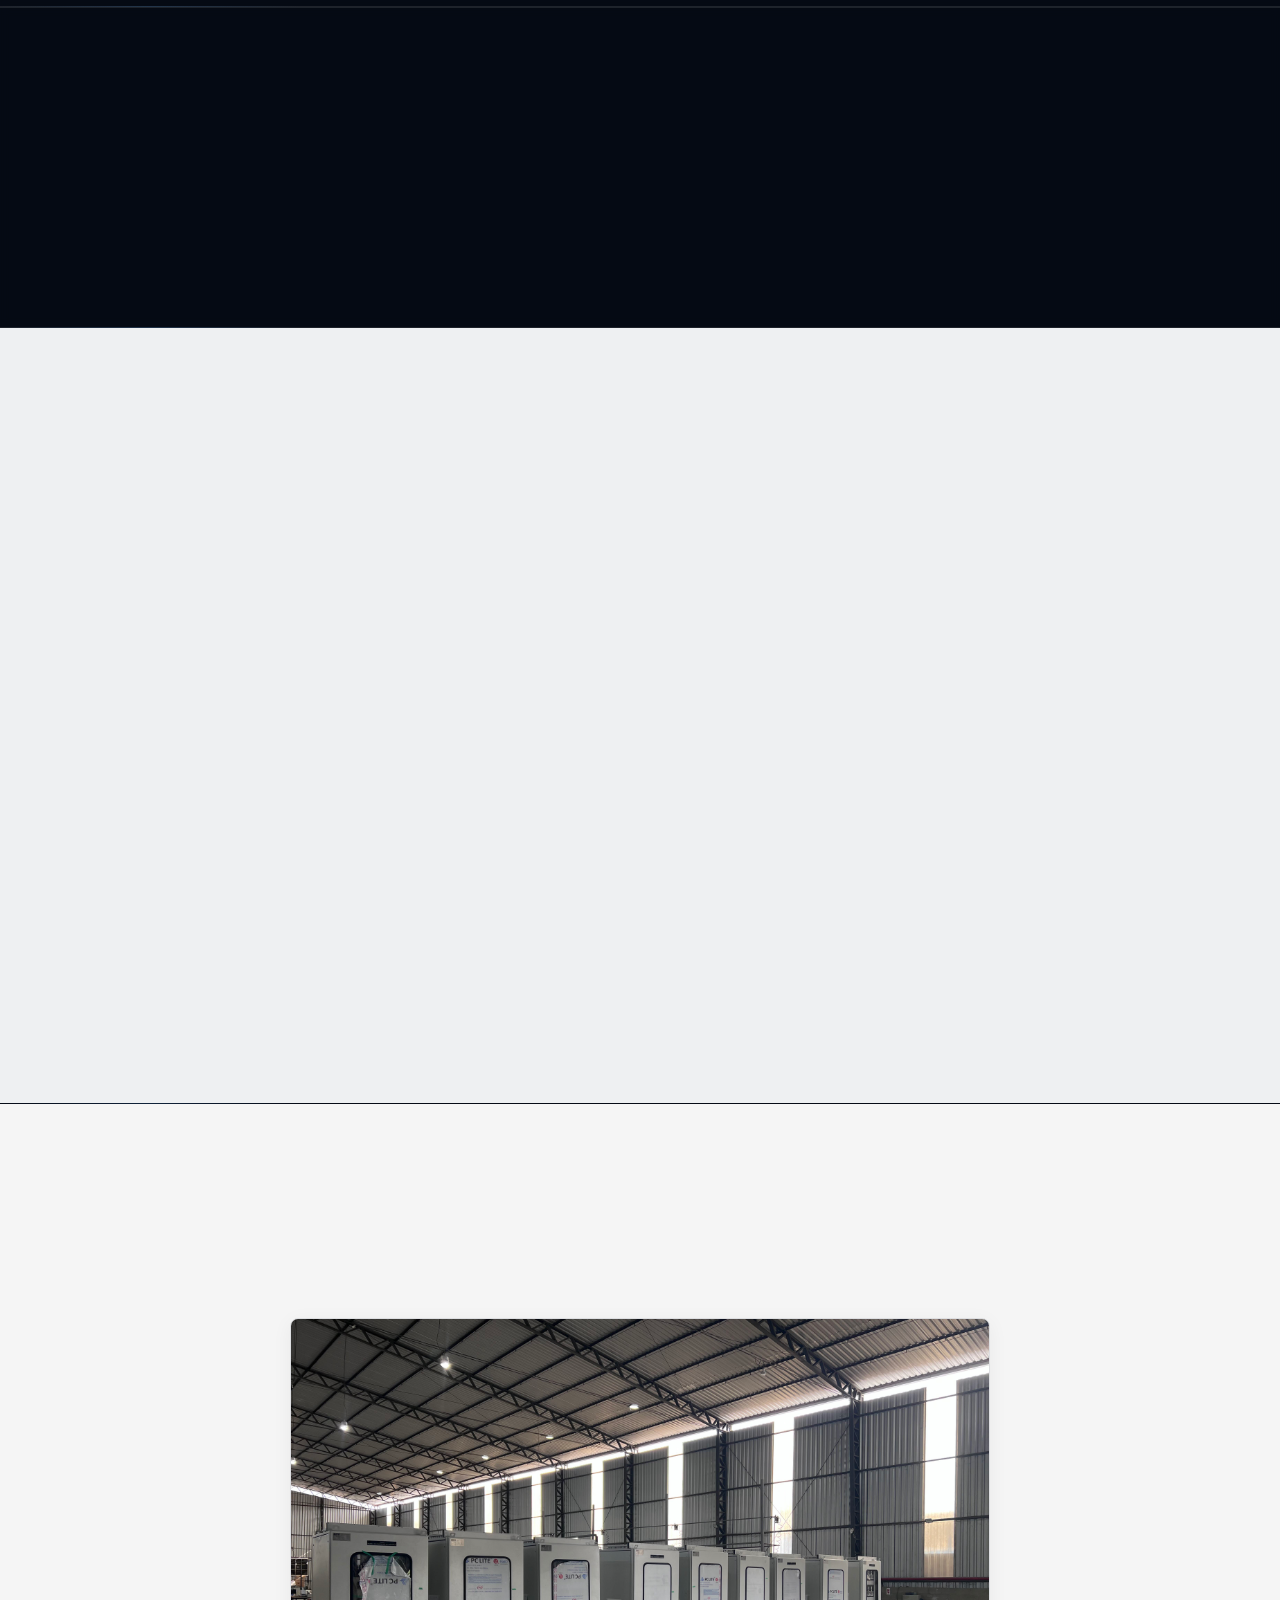
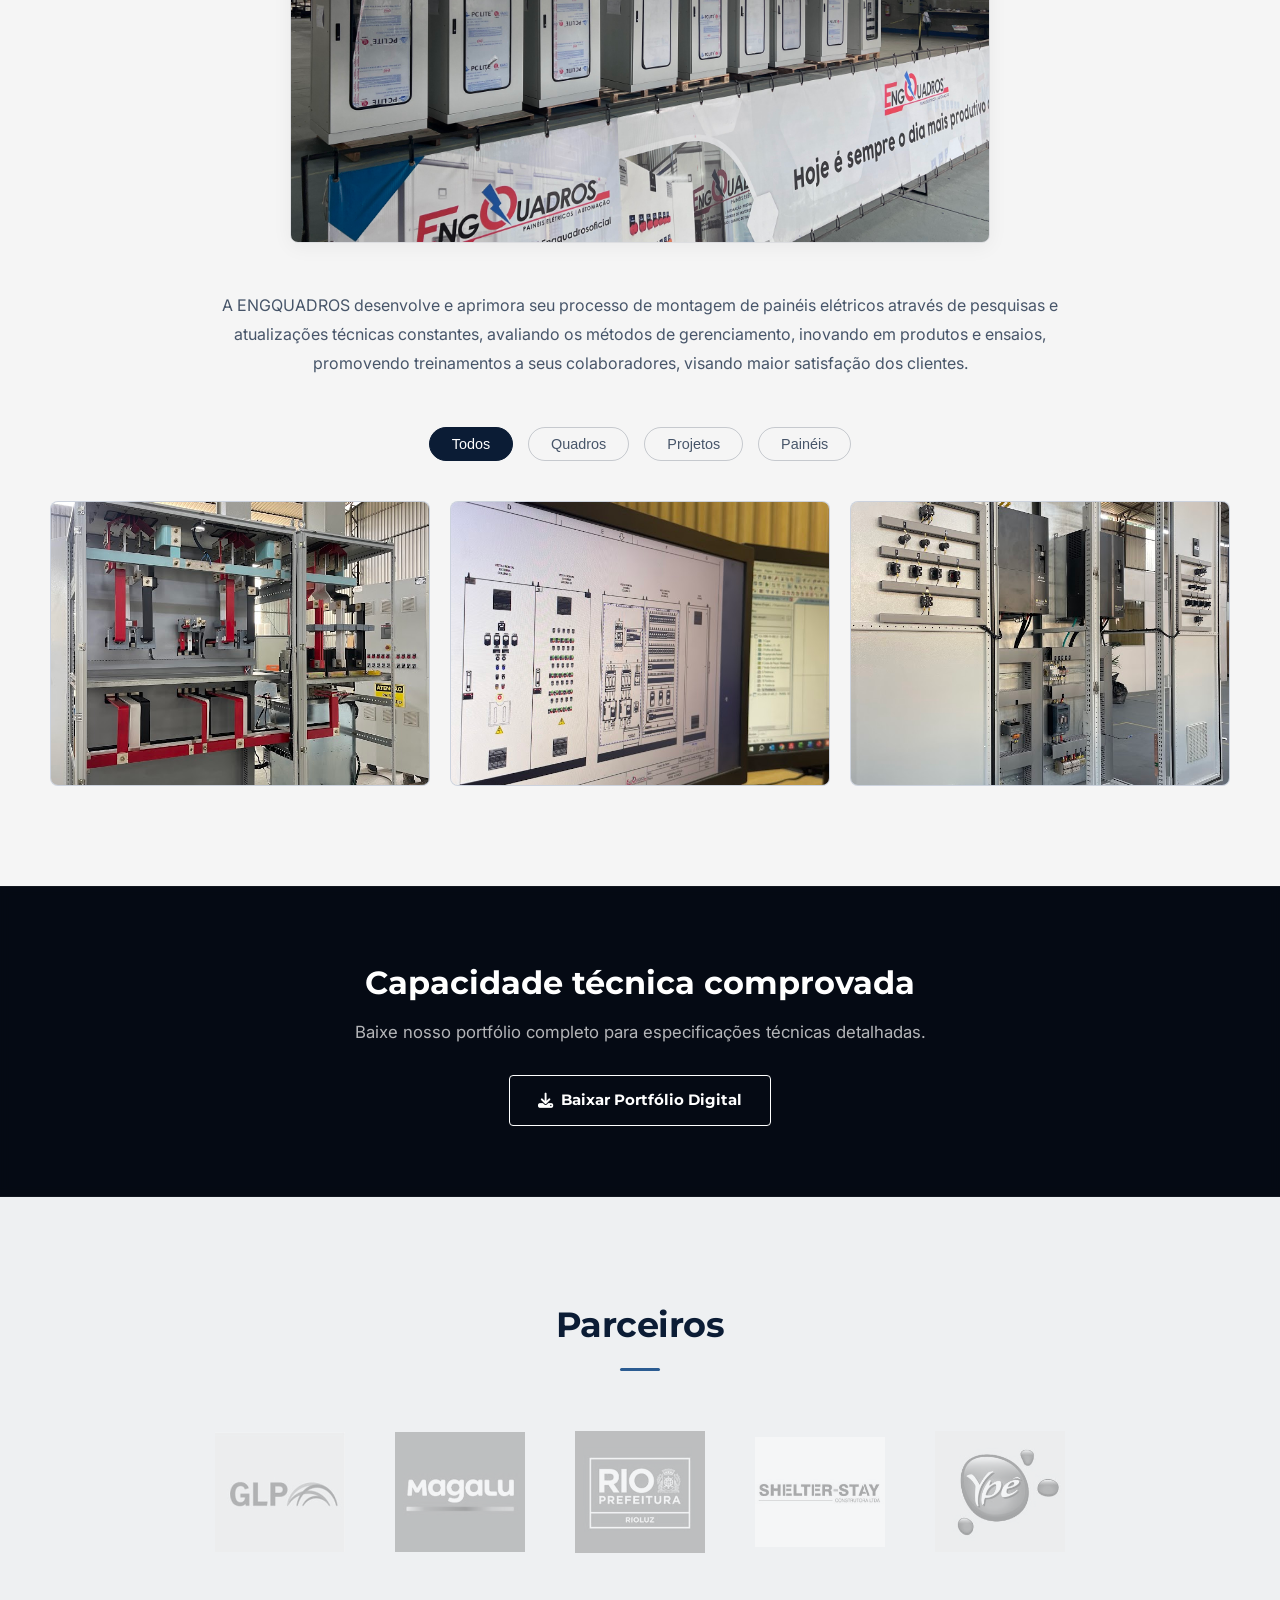
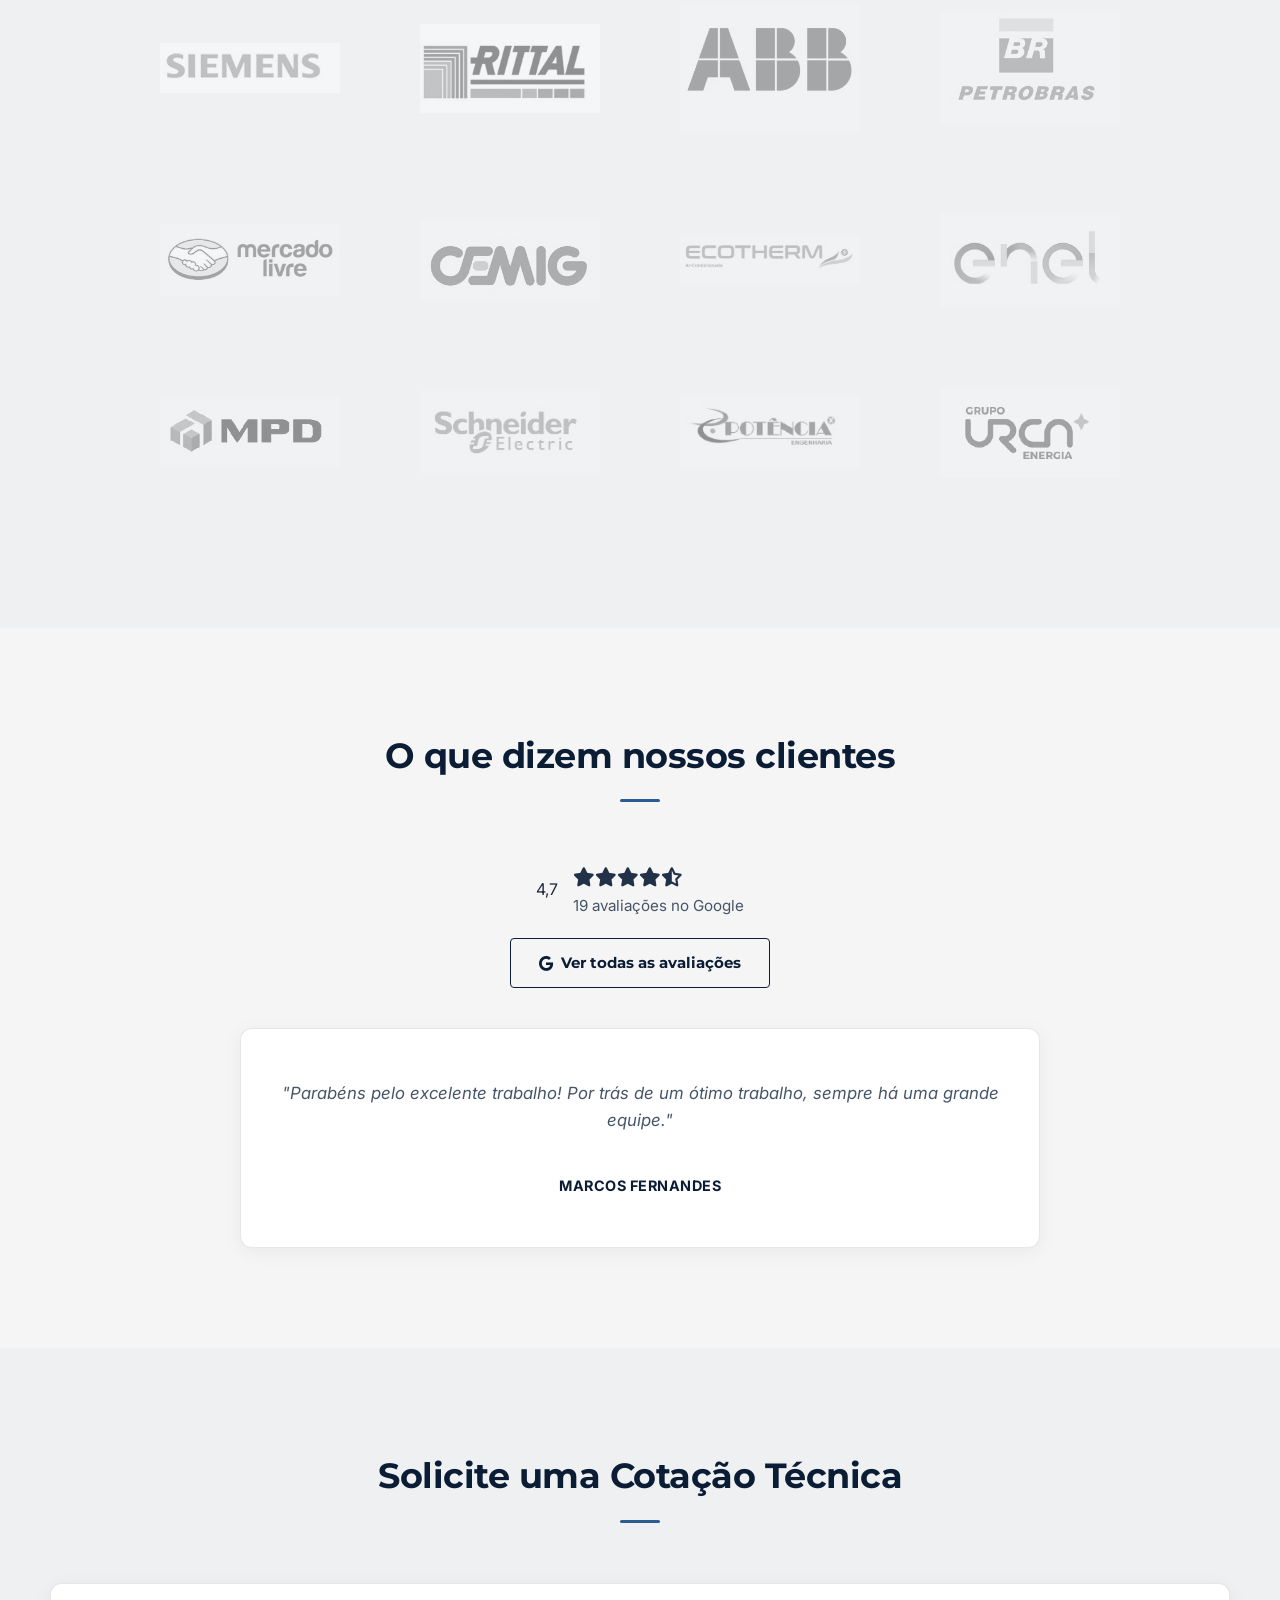
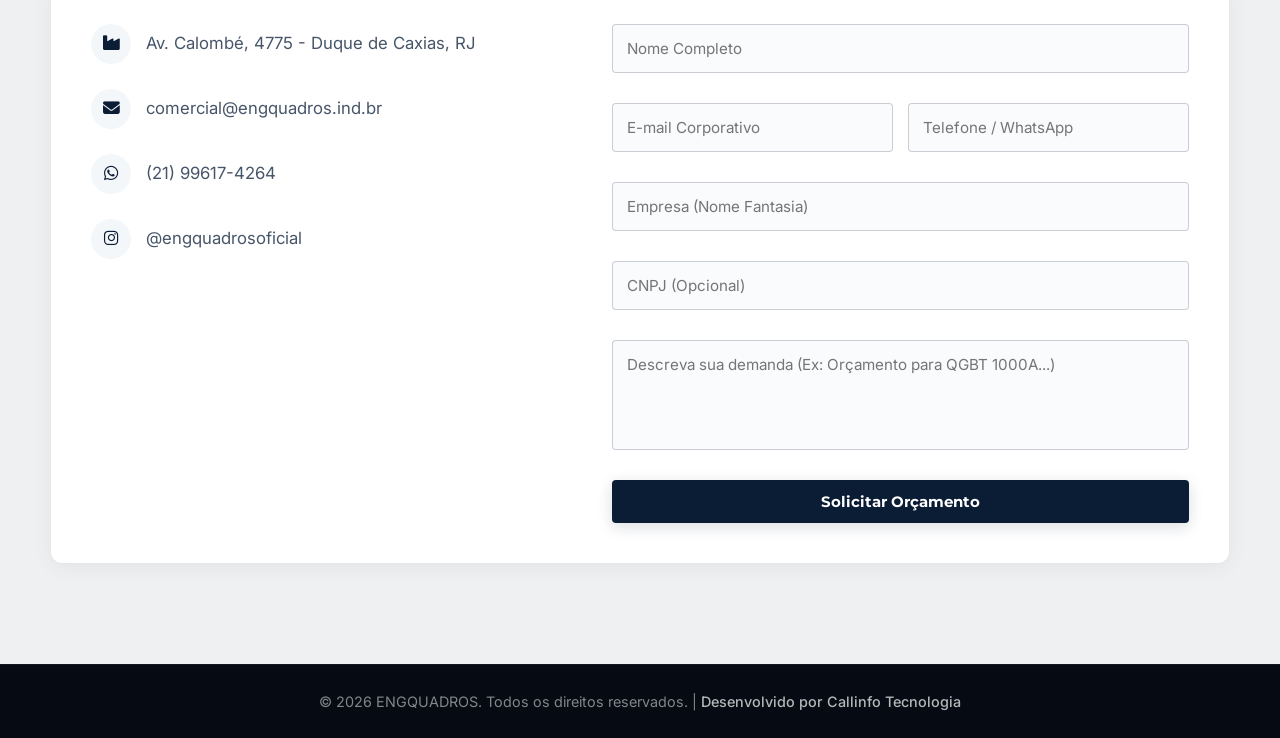
==== commit d0704e87: "Ajuste site" ====
--- a/index.html
+++ b/index.html
@@ -796,7 +796,7 @@
                         <input type="text" placeholder="Empresa (Nome Fantasia)" style="grid-column: 1 / -1;" required aria-label="Nome da Empresa">
                         <input type="text" placeholder="CNPJ (Opcional)" style="grid-column: 1 / -1;" aria-label="CNPJ da Empresa">
                         <textarea placeholder="Descreva sua demanda (Ex: Orçamento para QGBT 1000A...)" style="grid-column: 1 / -1; height: 110px; resize: none;" required aria-label="Descrição da demanda"></textarea>
-                        <button type="submit" class="btn btn-primario w-100" style="grid-column: 1 / -1;">Solicitar Engenheiro</button>
+                        <button type="submit" class="btn btn-primario w-100" style="grid-column: 1 / -1;">Solicitar Orçamento</button>
                     </form>
                 </div>
             </div>
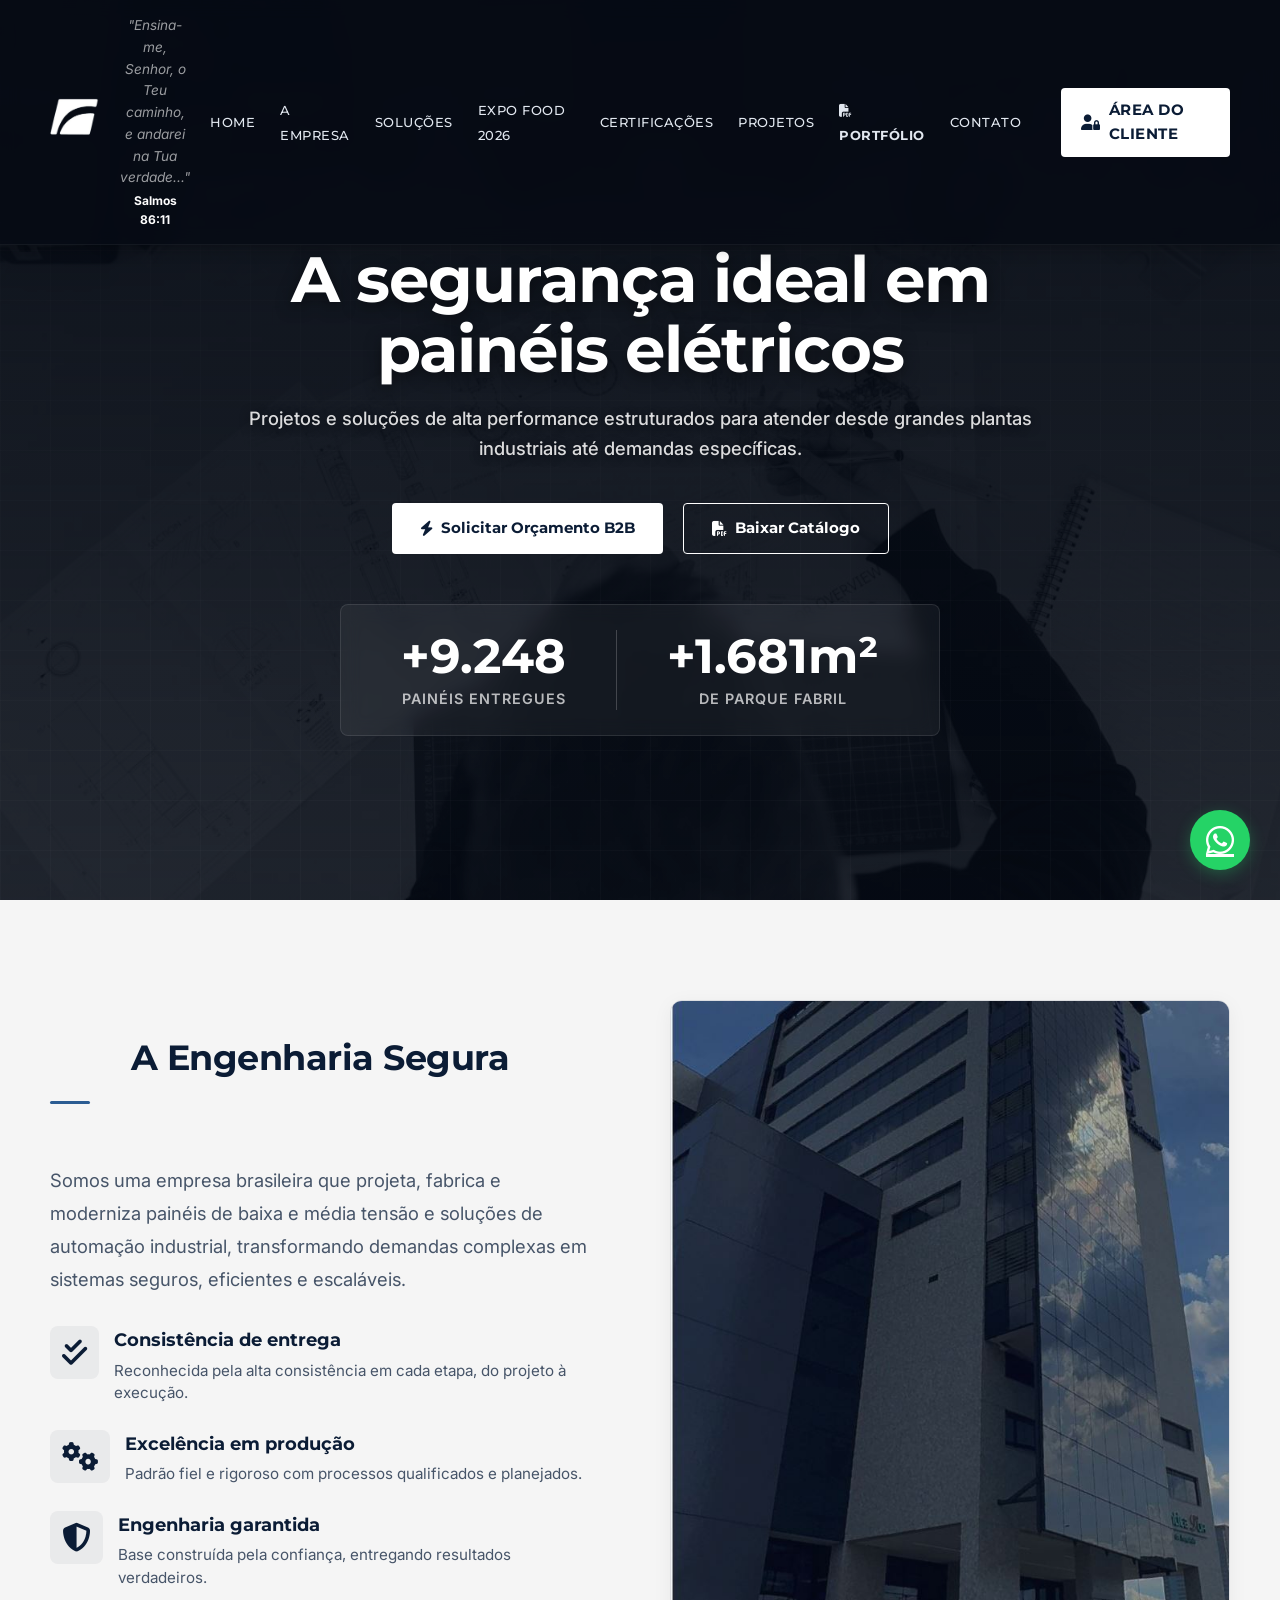
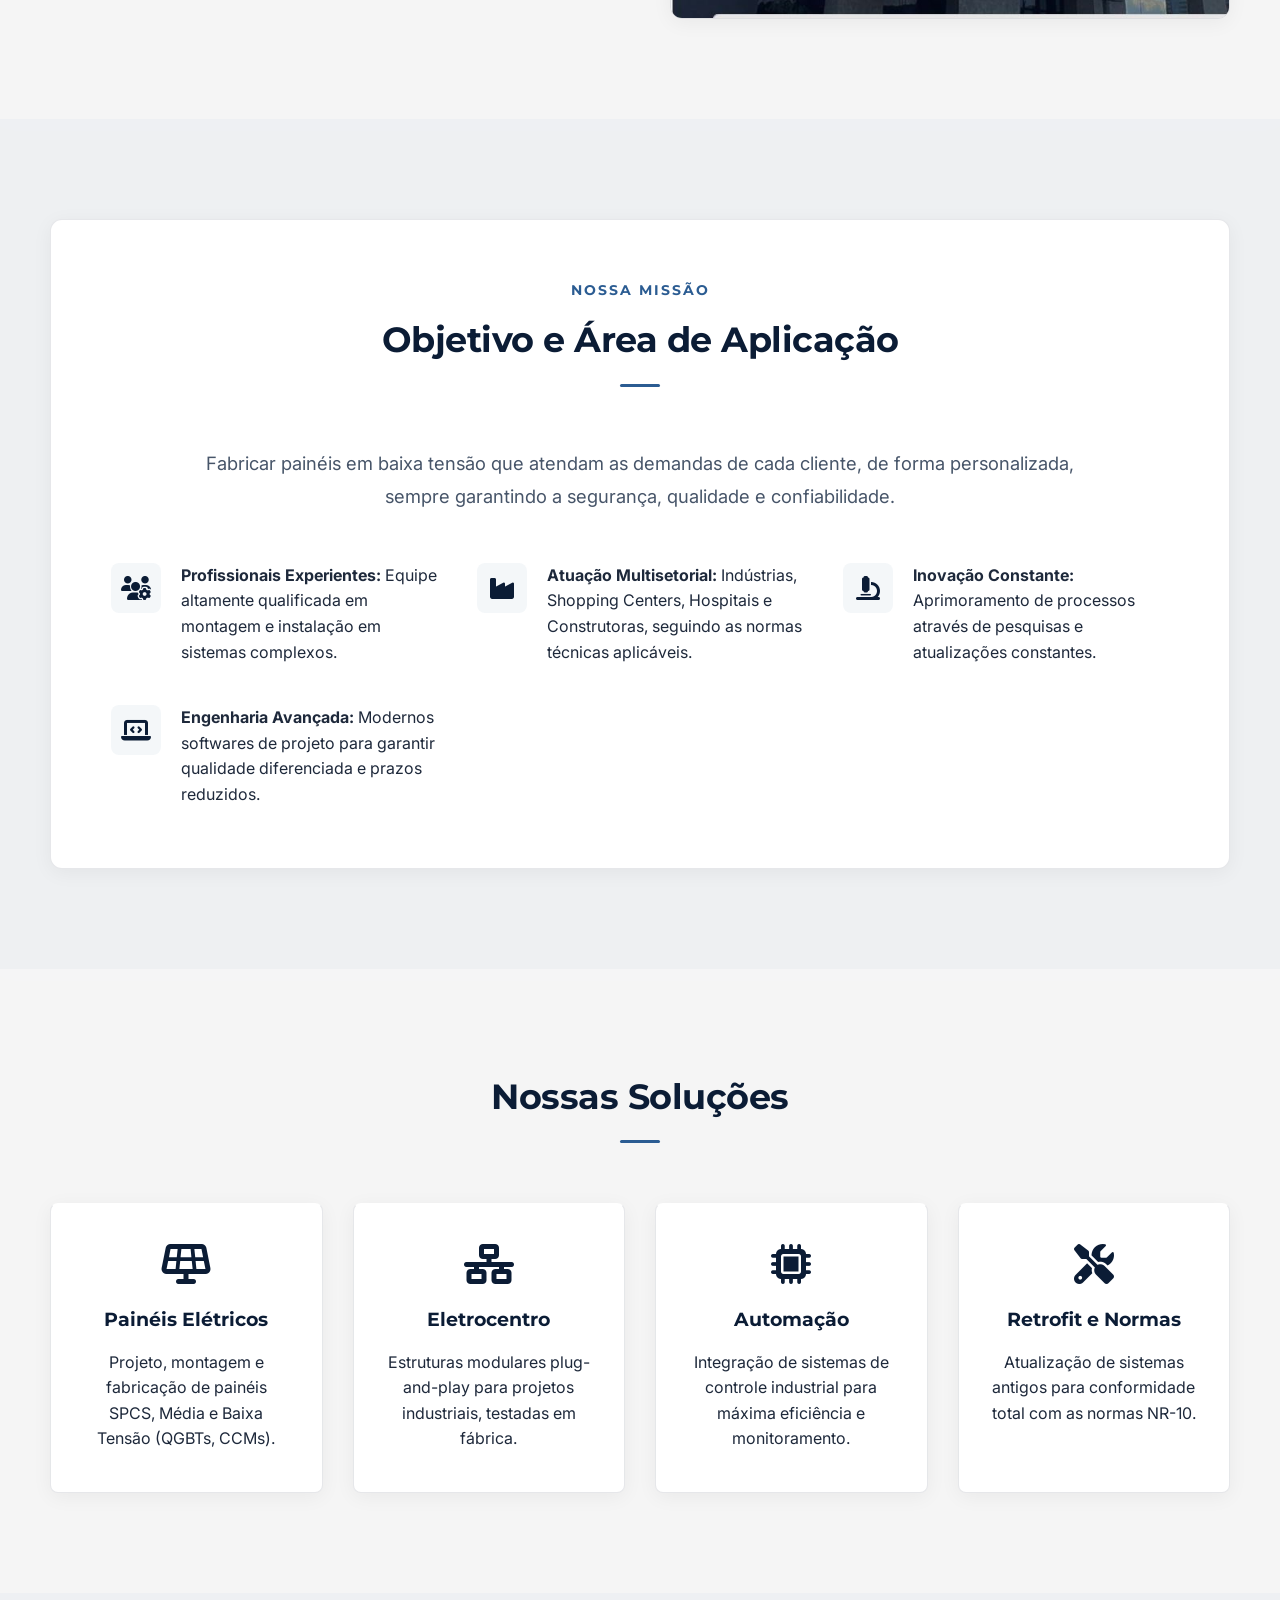
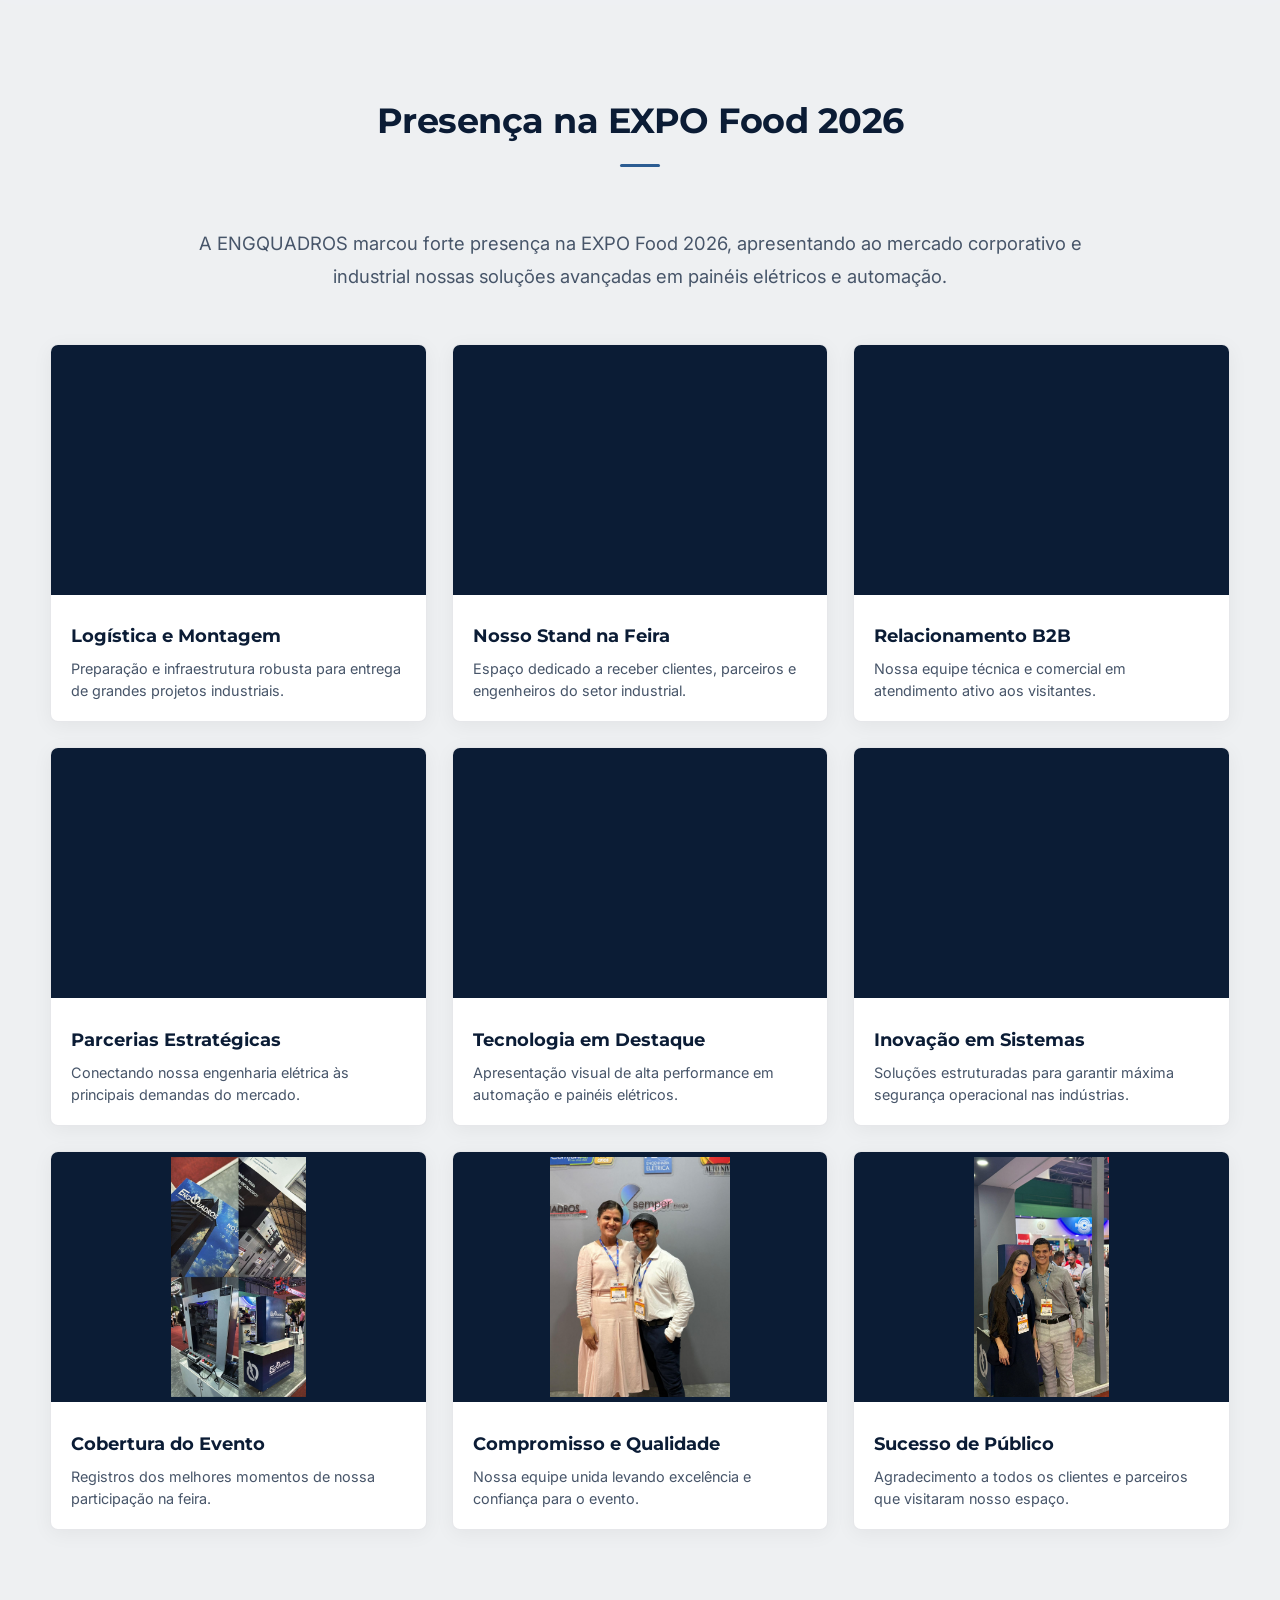
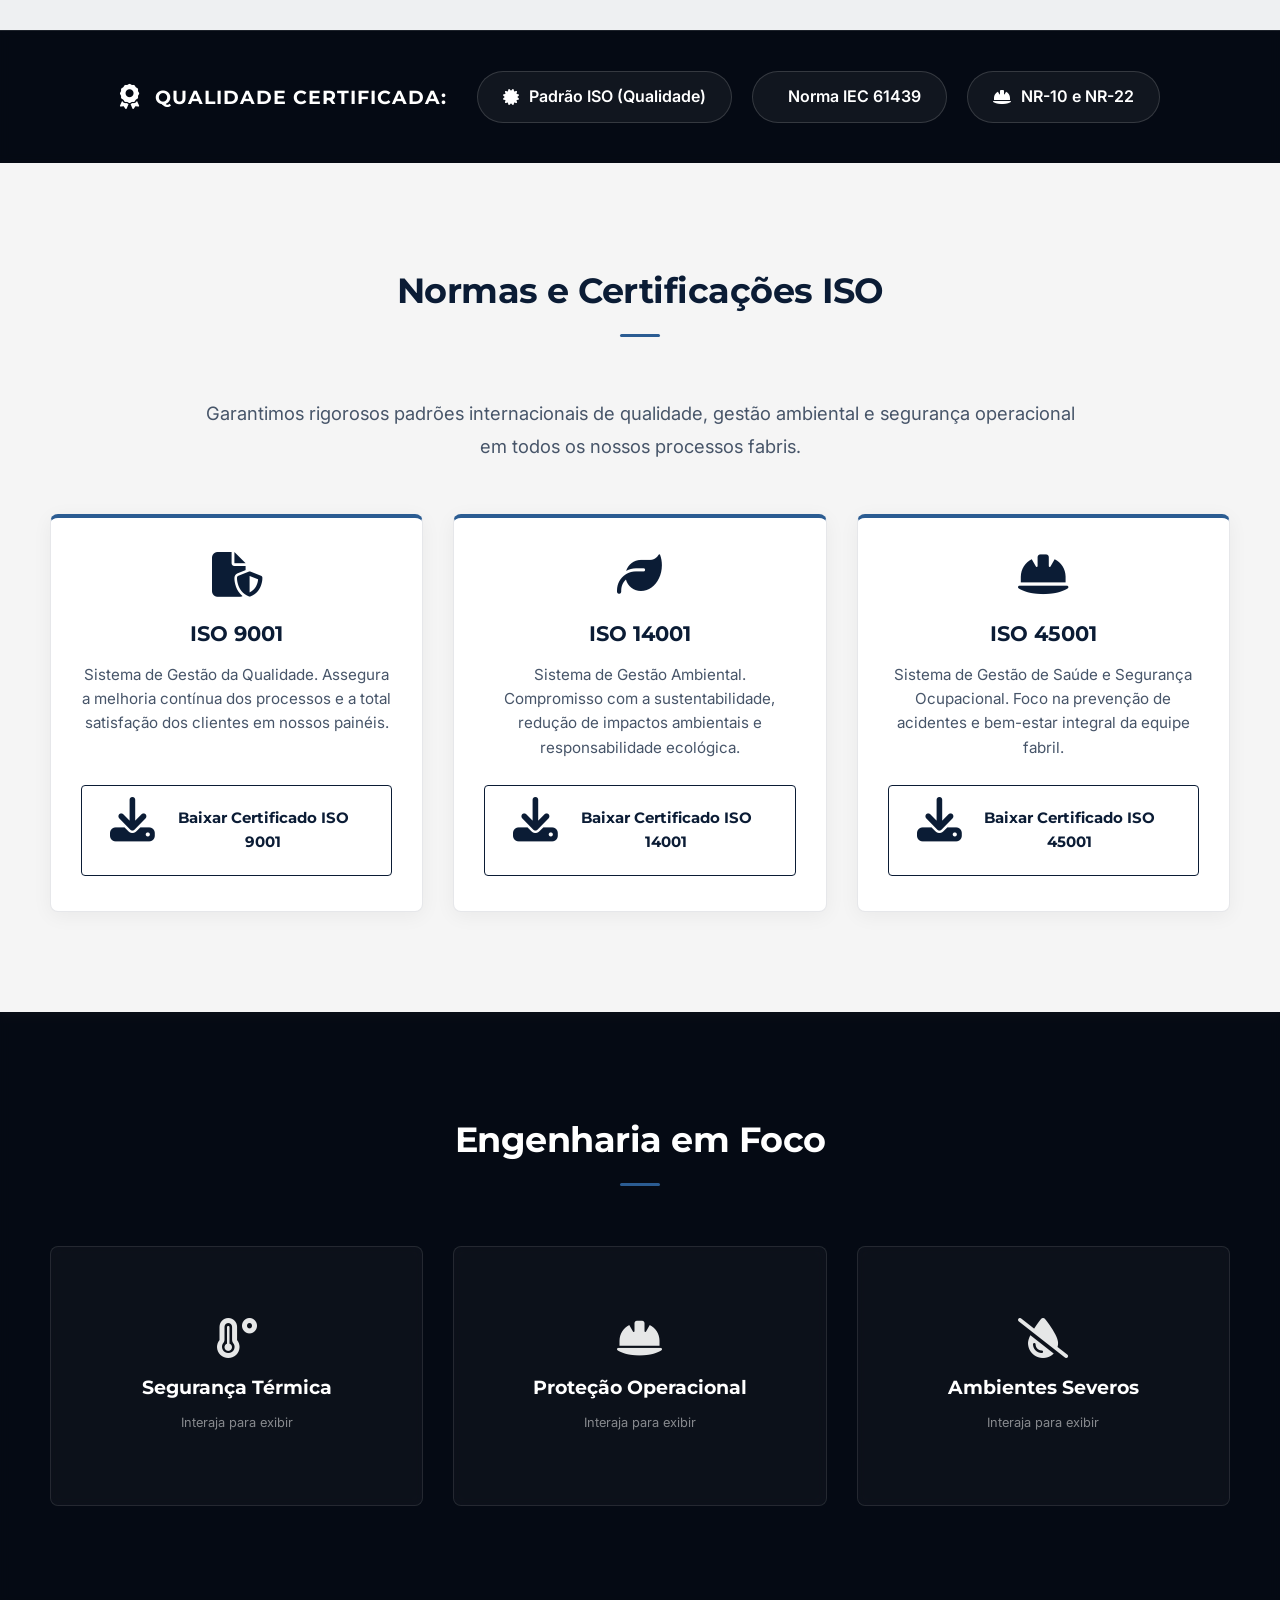
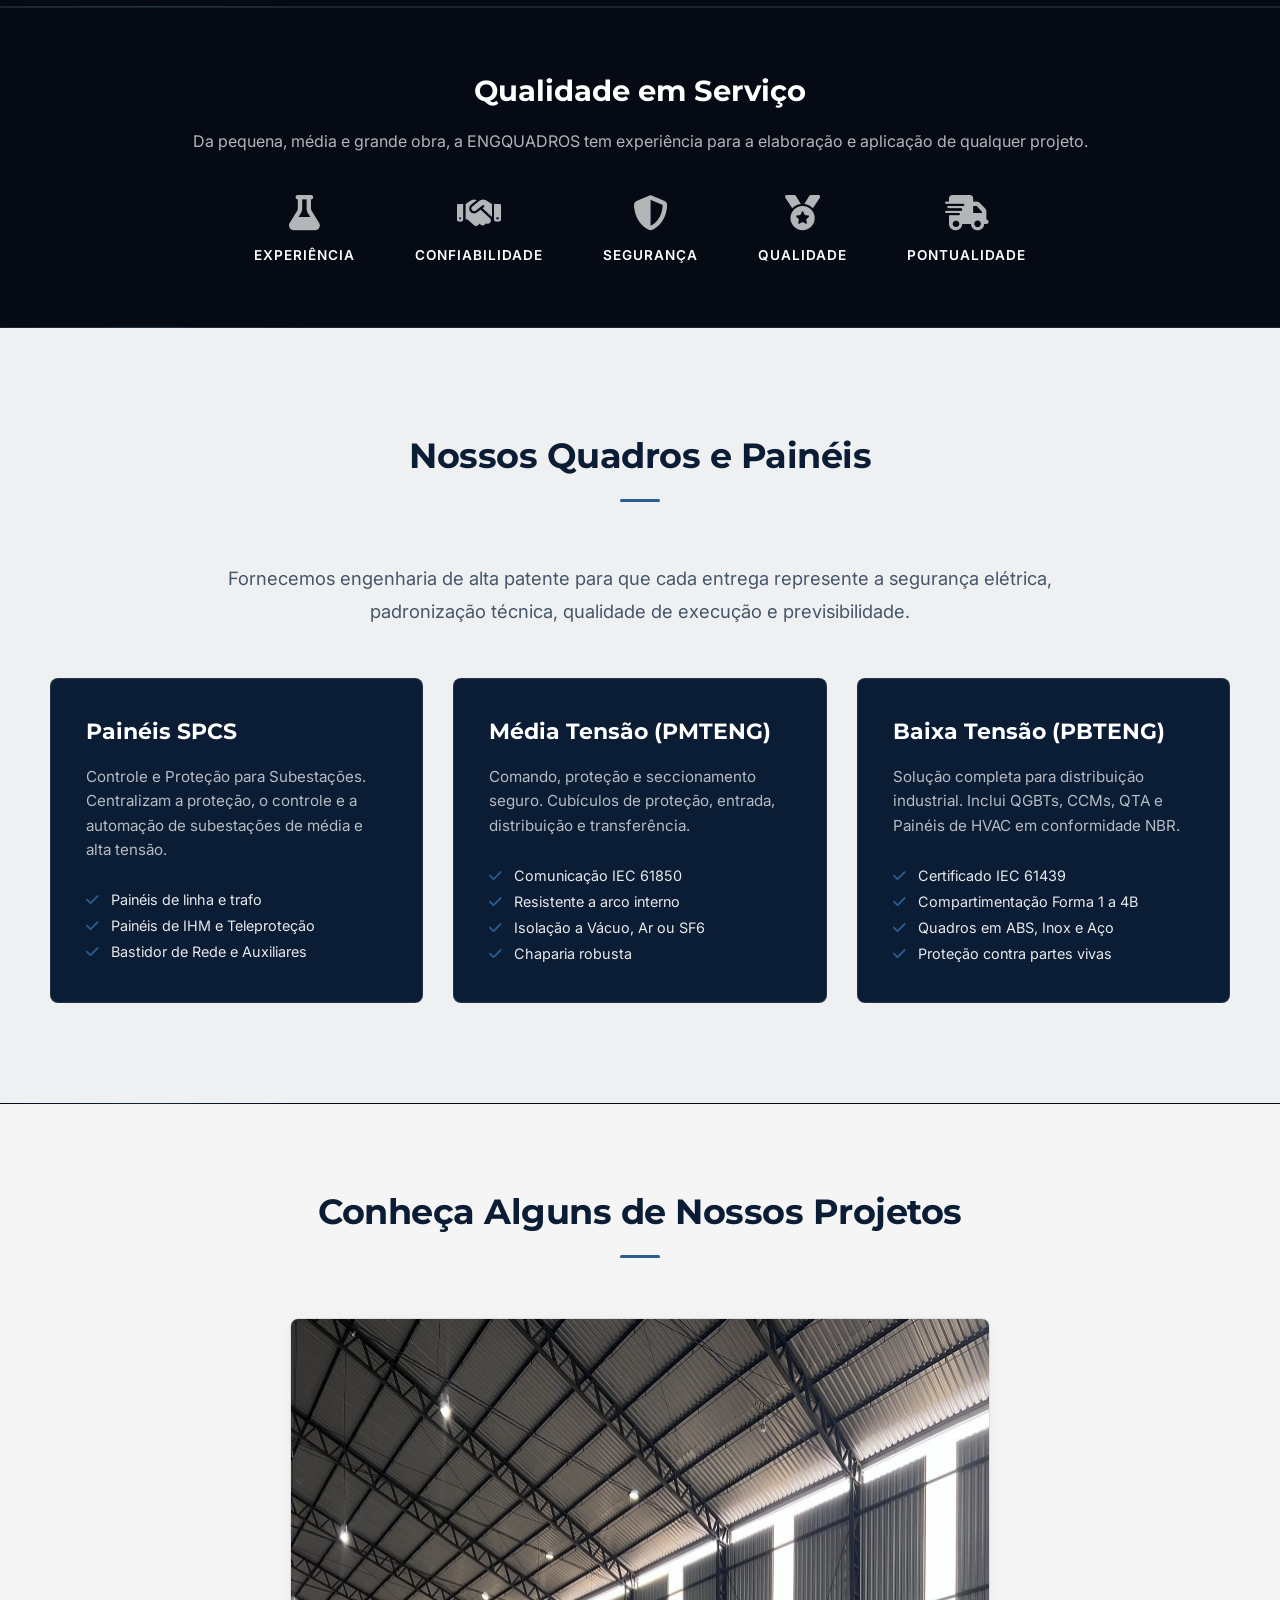
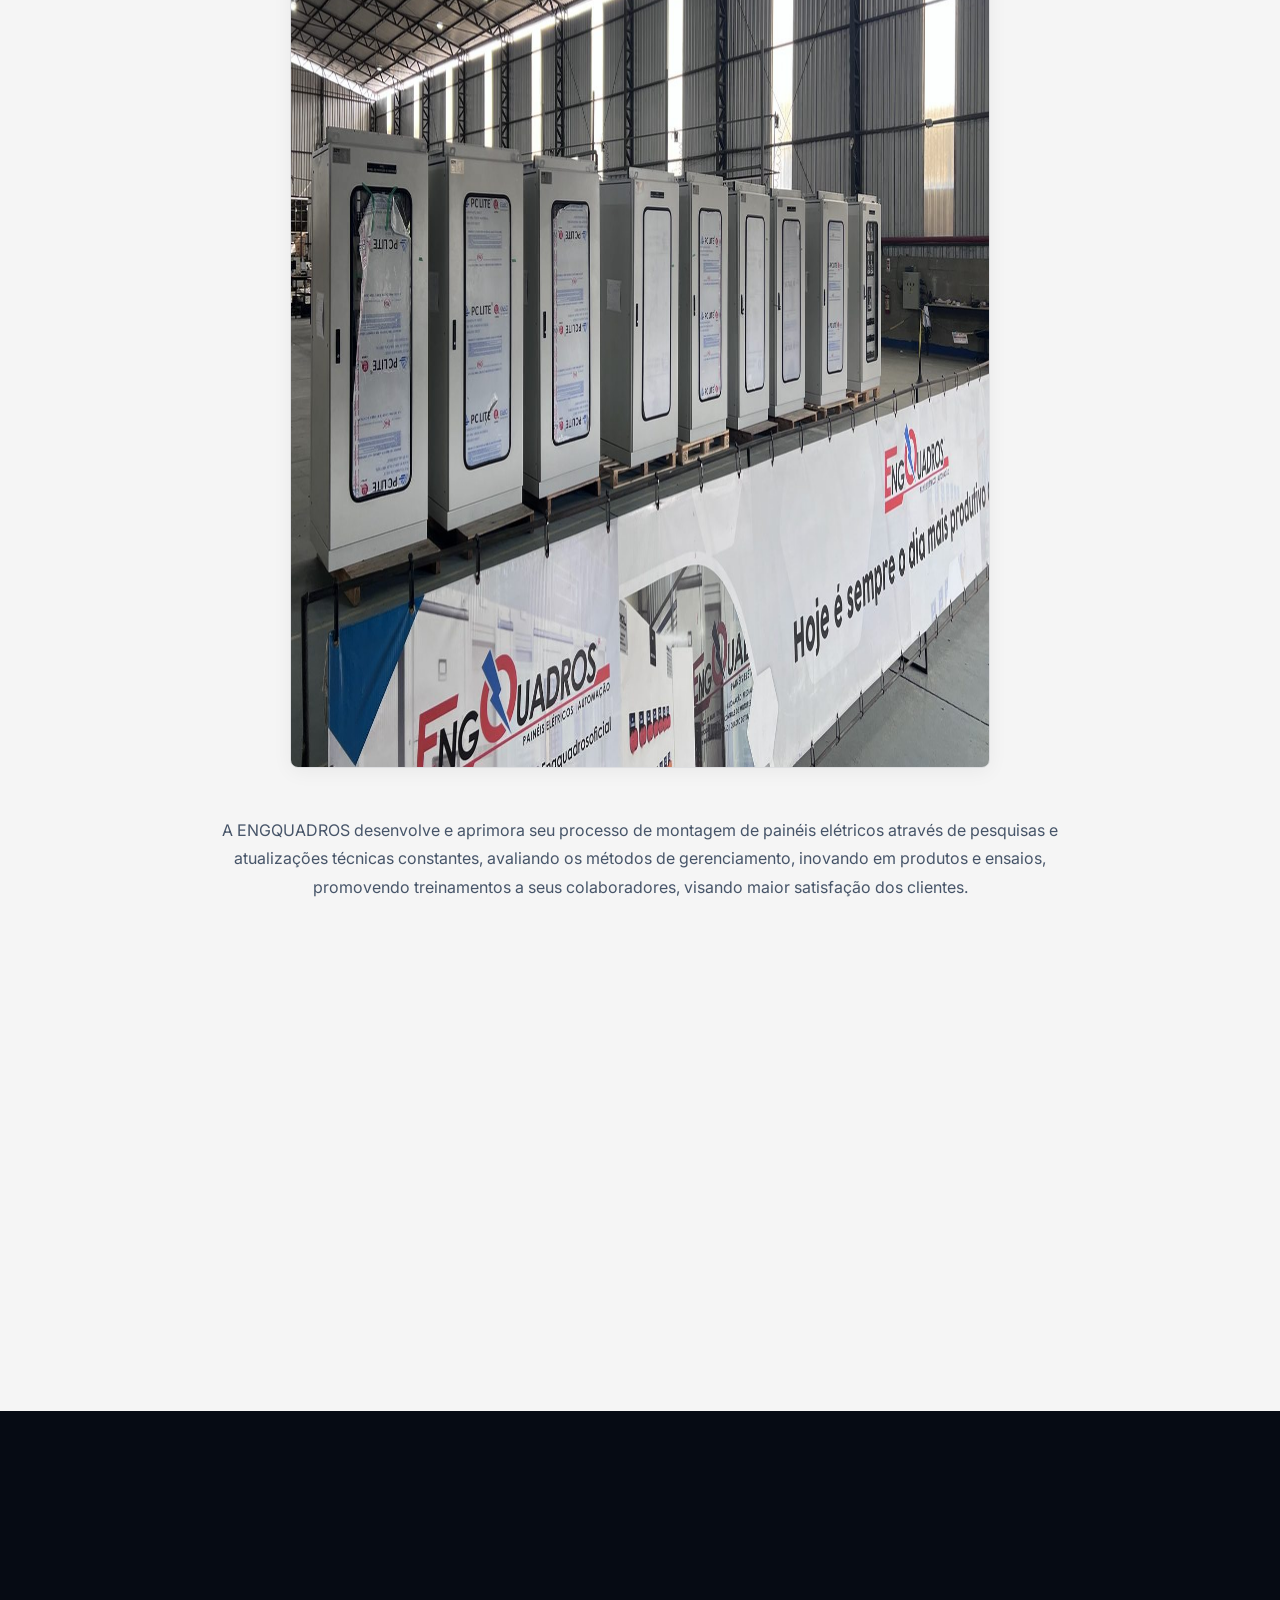
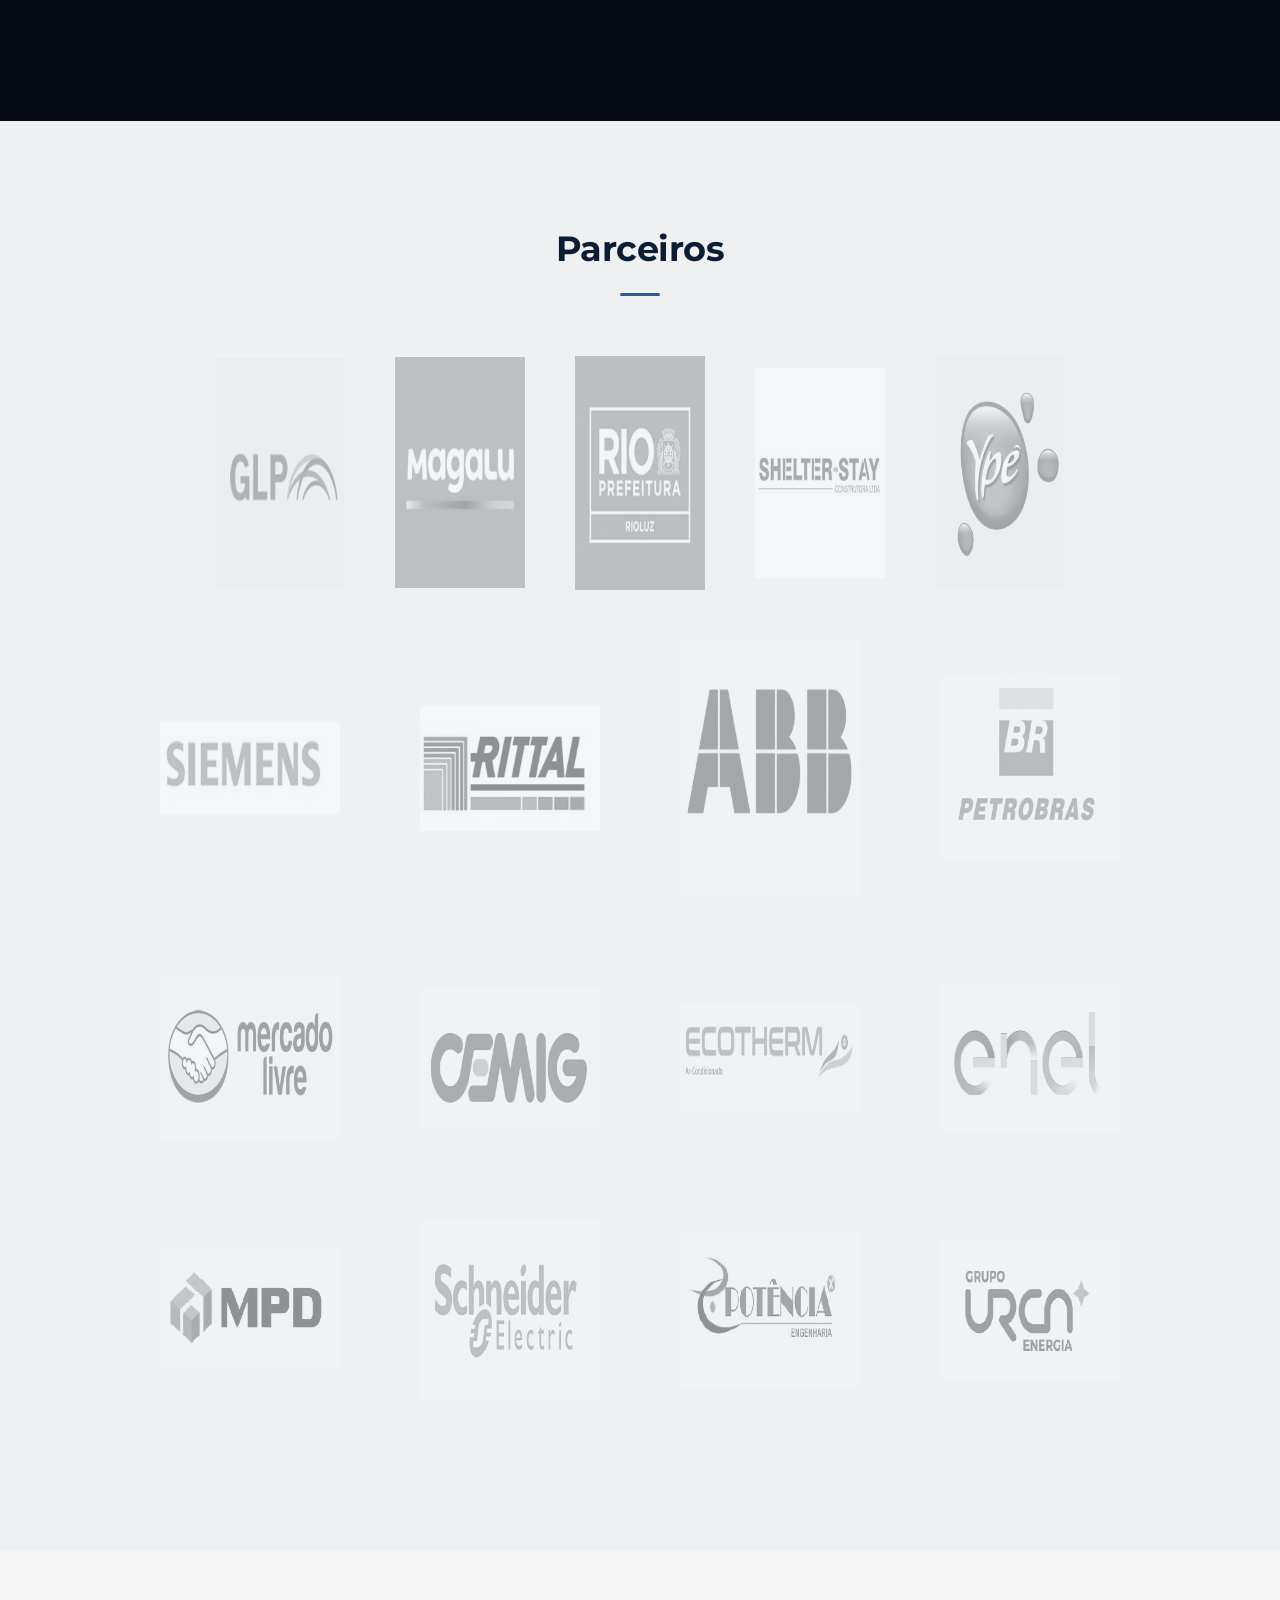
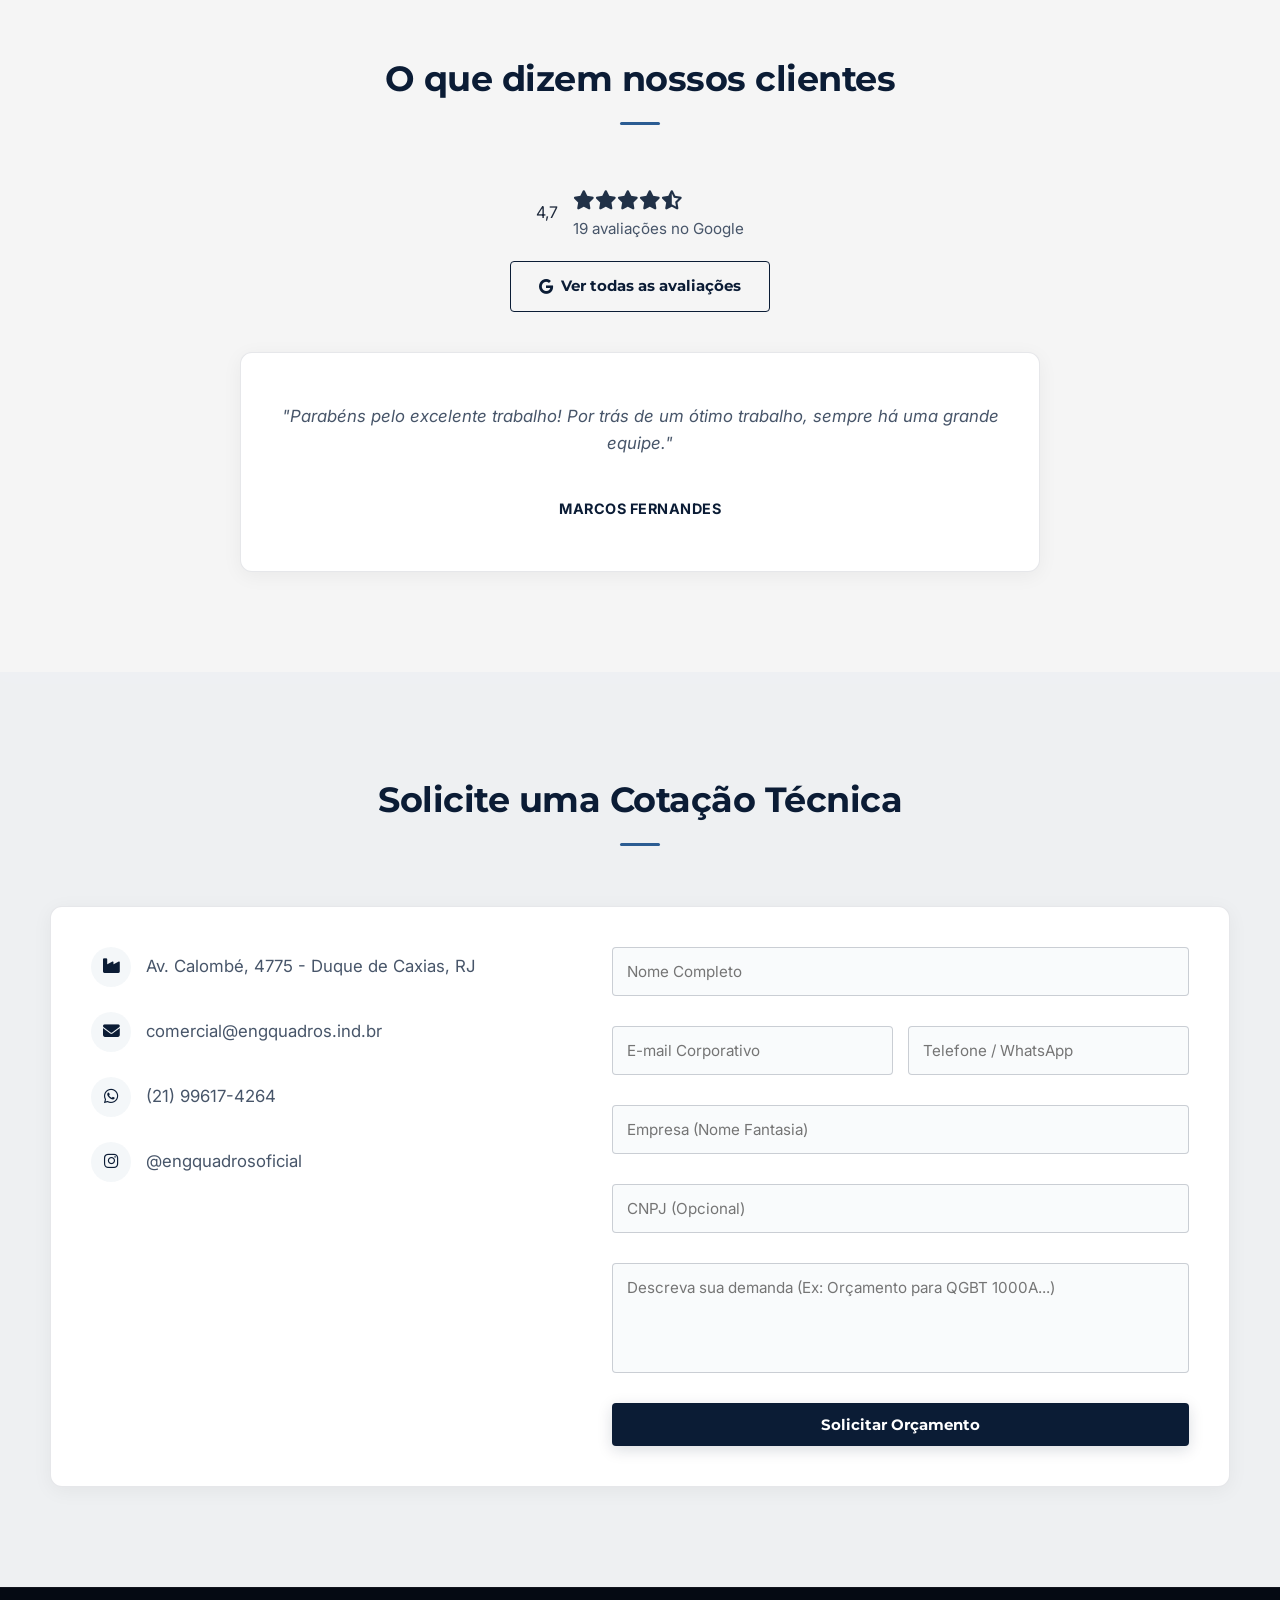
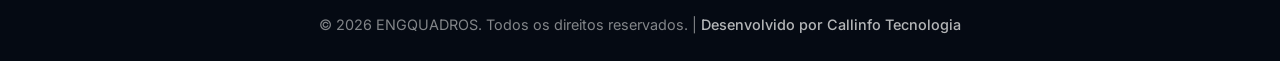
==== commit 5fcf1d9e: "melhoria e desempenho" ====
--- a/index.html
+++ b/index.html
@@ -15,10 +15,13 @@
 
     <link rel="icon" type="image/png" href="public/favicon.png">
     
-    <!-- Tipografia Corporativa Premium -->
+    <!-- Tipografia Corporativa Premium (somente pesos usados) -->
     <link rel="preconnect" href="https://fonts.googleapis.com">
     <link rel="preconnect" href="https://fonts.gstatic.com" crossorigin>
-    <link href="https://fonts.googleapis.com/css2?family=Montserrat:ital,wght@0,400;0,600;0,700;0,800;1,400&family=Inter:wght@400;500;600&display=swap" rel="stylesheet">
+    <link rel="preconnect" href="https://cdnjs.cloudflare.com" crossorigin>
+    <link rel="preload" href="public/logo.png" as="image">
+    <link rel="preload" href="public/bg-industrial.jpg" as="image">
+    <link href="https://fonts.googleapis.com/css2?family=Inter:wght@400;500;600&family=Montserrat:ital,wght@0,500;0,600;0,700;1,400&display=swap" rel="stylesheet">
     <link rel="stylesheet" href="https://cdnjs.cloudflare.com/ajax/libs/font-awesome/6.4.0/css/all.min.css">
     
     <link rel="stylesheet" href="css/fundo.css">
@@ -45,17 +48,18 @@
 .circuit-overlay{position:fixed;top:0;left:0;width:100vw;height:100vh;pointer-events:none;z-index:-4;background-image:linear-gradient(rgba(43,92,146,0.05)1px,transparent1px),linear-gradient(90deg,rgba(43,92,146,0.05)1px,transparent1px);background-size:50px 50px}
 .circuit-line{position:absolute;background:linear-gradient(90deg,transparent,var(--azul-sutil),transparent);opacity:0.4}
 .circuit-line.vertical{background:linear-gradient(0deg,transparent,var(--azul-sutil),transparent);width:2px;height:150px}
-.c1{top:-150px;left:15%;animation:runY 18s linear infinite}
-.c2{top:-150px;left:55%;animation:runY 25s linear infinite 5s}
-.c3{top:-150px;left:85%;animation:runY 15s linear infinite 2s}
-.c4{left:-150px;top:25%;height:2px;width:200px;background:linear-gradient(90deg,transparent,var(--azul-sutil),transparent);animation:runX 22s linear infinite 1s}
-@keyframes runY{0%{top:-150px}100%{top:120vh}}
-@keyframes runX{0%{left:-250px}100%{left:120vw}}
+.c1{top:-150px;left:15%;will-change:transform;animation:runY 18s linear infinite}
+.c2{top:-150px;left:55%;will-change:transform;animation:runY 25s linear infinite 5s}
+.c3{top:-150px;left:85%;will-change:transform;animation:runY 15s linear infinite 2s}
+.c4{left:-250px;top:25%;height:2px;width:200px;background:linear-gradient(90deg,transparent,var(--azul-sutil),transparent);will-change:transform;animation:runX 22s linear infinite 1s}
+@keyframes runY{0%{transform:translate3d(0,0,0)}100%{transform:translate3d(0,calc(120vh + 150px),0)}}
+@keyframes runX{0%{transform:translate3d(0,0,0)}100%{transform:translate3d(calc(120vw + 250px),0,0)}}
 /* RESPONSIVIDADE DE MOTION */
 @media (prefers-reduced-motion: reduce){
     .circuit-line, .energy-divider::before{
         animation:none !important;
         transition:none !important;
+        will-change:auto !important;
     }
     .global-bg{
         background-attachment:fixed;
@@ -64,8 +68,8 @@
 
 .energy-divider{width:100%;height:1px;background:rgba(11,28,53,0.1);position:relative;overflow:hidden;z-index:10}
 .energy-divider.dark{background:rgba(255,255,255,0.1)}
-.energy-divider::before{content:'';position:absolute;width:300px;height:100%;background:linear-gradient(90deg,transparent,rgba(43,92,146,0.3),transparent);animation:energyFlow 5s infinite linear}
-@keyframes energyFlow{0%{left:-400px}100%{left:100%}}
+.energy-divider::before{content:'';position:absolute;width:300px;height:100%;background:linear-gradient(90deg,transparent,rgba(43,92,146,0.3),transparent);animation:energyFlow 5s infinite linear;will-change:transform}
+@keyframes energyFlow{0%{transform:translate3d(-400px,0,0)}100%{transform:translate3d(100vw,0,0)}}
 .reveal{opacity:0;transform:translateY(30px);transition:var(--transicao-padrao);transition-duration:0.8s}
 .reveal.active{opacity:1;transform:translateY(0)}
 
@@ -264,7 +268,7 @@
     <!-- CABEÇALHO -->
     <header id="main-header">
         <a href="#" class="logo" aria-label="Página inicial EngQuadros">
-            <img src="public/logo.png" alt="Logotipo EngQuadros">
+            <img src="public/logo.png" alt="Logotipo EngQuadros" width="240" height="191" decoding="async" fetchpriority="high">
         </a>
         
         <div class="header-biblico">
@@ -371,7 +375,7 @@
                     <!-- FOTO DO PRÉDIO ESPELHADO DO ID VISUAL -->
                     <div class="sobre-imagem reveal">
                         <!-- IMPORTANTE: Salve a foto do prédio espelhado do PDF como 'predio.jpg' na pasta public -->
-                        <img src="public/predio.jpg" alt="Fachada do prédio corporativo espelhado da EngQuadros">
+                        <img src="public/predio.jpg" alt="Fachada do prédio corporativo espelhado da EngQuadros" width="694" height="768" loading="lazy" decoding="async">
                     </div>
                 </div>
 
@@ -433,63 +437,63 @@
                 
                 <div class="grid-expo reveal">
                     <div class="card-expo">
-                        <img src="public/Expo Food 2026/1.jpeg" alt="Logística e Estrutura na Expo Food" loading="lazy">
+                        <img src="public/Expo Food 2026/1.jpeg" alt="Logística e Estrutura na Expo Food" width="899" height="1599" loading="lazy" decoding="async">
                         <div class="card-expo-conteudo">
                             <h4>Logística e Montagem</h4>
                             <p>Preparação e infraestrutura robusta para entrega de grandes projetos industriais.</p>
                         </div>
                     </div>
                     <div class="card-expo">
-                        <img src="public/Expo Food 2026/2.jpeg" alt="Stand EngQuadros" loading="lazy">
+                        <img src="public/Expo Food 2026/2.jpeg" alt="Stand EngQuadros" width="900" height="1600" loading="lazy" decoding="async">
                         <div class="card-expo-conteudo">
                             <h4>Nosso Stand na Feira</h4>
                             <p>Espaço dedicado a receber clientes, parceiros e engenheiros do setor industrial.</p>
                         </div>
                     </div>
                     <div class="card-expo">
-                        <img src="public/Expo Food 2026/3.jpeg" alt="Equipe Comercial" loading="lazy">
+                        <img src="public/Expo Food 2026/3.jpeg" alt="Equipe Comercial" width="1000" height="1777" loading="lazy" decoding="async">
                         <div class="card-expo-conteudo">
                             <h4>Relacionamento B2B</h4>
                             <p>Nossa equipe técnica e comercial em atendimento ativo aos visitantes.</p>
                         </div>
                     </div>
                     <div class="card-expo">
-                        <img src="public/Expo Food 2026/4.jpeg" alt="Atendimento Técnico" loading="lazy">
+                        <img src="public/Expo Food 2026/4.jpeg" alt="Atendimento Técnico" width="1000" height="1777" loading="lazy" decoding="async">
                         <div class="card-expo-conteudo">
                             <h4>Parcerias Estratégicas</h4>
                             <p>Conectando nossa engenharia elétrica às principais demandas do mercado.</p>
                         </div>
                     </div>
                     <div class="card-expo">
-                        <img src="public/Expo Food 2026/5.jpeg" alt="Tecnologias Expostas" loading="lazy">
+                        <img src="public/Expo Food 2026/5.jpeg" alt="Tecnologias Expostas" width="1000" height="1777" loading="lazy" decoding="async">
                         <div class="card-expo-conteudo">
                             <h4>Tecnologia em Destaque</h4>
                             <p>Apresentação visual de alta performance em automação e painéis elétricos.</p>
                         </div>
                     </div>
                     <div class="card-expo">
-                        <img src="public/Expo Food 2026/6.jpeg" alt="Demonstração de Sistemas" loading="lazy">
+                        <img src="public/Expo Food 2026/6.jpeg" alt="Demonstração de Sistemas" width="900" height="1600" loading="lazy" decoding="async">
                         <div class="card-expo-conteudo">
                             <h4>Inovação em Sistemas</h4>
                             <p>Soluções estruturadas para garantir máxima segurança operacional nas indústrias.</p>
                         </div>
                     </div>
                     <div class="card-expo">
-                        <img src="public/Expo Food 2026/7.jpeg" alt="Cobertura da Feira" loading="lazy">
+                        <img src="public/Expo Food 2026/7.jpeg" alt="Cobertura da Feira" width="900" height="1600" loading="lazy" decoding="async">
                         <div class="card-expo-conteudo">
                             <h4>Cobertura do Evento</h4>
                             <p>Registros dos melhores momentos de nossa participação na feira.</p>
                         </div>
                     </div>
                     <div class="card-expo">
-                        <img src="public/Expo Food 2026/8.jpeg" alt="Equipe Unida" loading="lazy">
+                        <img src="public/Expo Food 2026/8.jpeg" alt="Equipe Unida" width="1000" height="1333" loading="lazy" decoding="async">
                         <div class="card-expo-conteudo">
                             <h4>Compromisso e Qualidade</h4>
                             <p>Nossa equipe unida levando excelência e confiança para o evento.</p>
                         </div>
                     </div>
                     <div class="card-expo">
-                        <img src="public/Expo Food 2026/9.jpeg" alt="Encerramento do Evento" loading="lazy">
+                        <img src="public/Expo Food 2026/9.jpeg" alt="Encerramento do Evento" width="1000" height="1777" loading="lazy" decoding="async">
                         <div class="card-expo-conteudo">
                             <h4>Sucesso de Público</h4>
                             <p>Agradecimento a todos os clientes e parceiros que visitaram nosso espaço.</p>
@@ -669,7 +673,7 @@
                 <h2 class="titulo-secao reveal">Conheça Alguns de Nossos Projetos</h2>
                 
                 <div class="reveal text-center mb-40">
-                    <img src="public/eletrocentro1.jpg" alt="Instalações EngQuadros - Eletrocentro" loading="lazy" style="max-width: 100%; width: 700px; border-radius: 8px; box-shadow: var(--sombra-industrial); border: var(--borda-industrial);">
+                    <img src="public/eletrocentro1.jpg" alt="Instalações EngQuadros - Eletrocentro" width="1400" height="1050" loading="lazy" decoding="async" style="max-width: 100%; width: 700px; border-radius: 8px; box-shadow: var(--sombra-industrial); border: var(--borda-industrial);">
                 </div>
                 
                 <p class="apresentacao-intro reveal text-left" style="font-size: 1rem;">
@@ -684,9 +688,9 @@
                 </div>
 
                 <div class="grid-galeria">
-                    <div class="item-galeria quadros reveal"><img src="public/quadro.jpg" alt="Exemplo de Quadro" loading="lazy"></div>
-                    <div class="item-galeria projetos reveal"><img src="public/projeto.jpg" alt="Exemplo de Projeto" loading="lazy"></div>
-                    <div class="item-galeria paineis reveal"><img src="public/painel.jpg" alt="Exemplo de Painel" loading="lazy"></div>
+                    <div class="item-galeria quadros reveal"><img src="public/quadro.jpg" alt="Exemplo de Quadro" width="689" height="919" loading="lazy" decoding="async"></div>
+                    <div class="item-galeria projetos reveal"><img src="public/projeto.jpg" alt="Exemplo de Projeto" width="689" height="919" loading="lazy" decoding="async"></div>
+                    <div class="item-galeria paineis reveal"><img src="public/painel.jpg" alt="Exemplo de Painel" width="689" height="919" loading="lazy" decoding="async"></div>
                 </div>
             </div>
         </section>
@@ -705,27 +709,27 @@
             <div class="conteudo-secao">
                 <h2 class="titulo-secao reveal">Parceiros</h2>
                 <div class="grid-clientes reveal">
-                    <img src="public/glp.jpg" alt="Logotipo Cliente GLP" loading="lazy">
-                    <img src="public/magalu.jpg" alt="Logotipo Cliente Magalu" loading="lazy">
-                    <img src="public/pfrio.jpg" alt="Logotipo Cliente Prefeitura do Rio" loading="lazy">
-                    <img src="public/shelter.jpg" alt="Logotipo Cliente Shelter-Stay" loading="lazy">
-                    <img src="public/ype.jpg" alt="Logotipo Cliente Ypê" loading="lazy">
+                    <img src="public/glp.jpg" alt="Logotipo Cliente GLP" width="254" height="234" loading="lazy" decoding="async">
+                    <img src="public/magalu.jpg" alt="Logotipo Cliente Magalu" width="250" height="231" loading="lazy" decoding="async">
+                    <img src="public/pfrio.jpg" alt="Logotipo Cliente Prefeitura do Rio" width="250" height="234" loading="lazy" decoding="async">
+                    <img src="public/shelter.jpg" alt="Logotipo Cliente Shelter-Stay" width="250" height="210" loading="lazy" decoding="async">
+                    <img src="public/ype.jpg" alt="Logotipo Cliente Ypê" width="248" height="231" loading="lazy" decoding="async">
                 </div>
                 
                
                 <div class="grid-clientes reveal" style="gap: 80px;">
-                    <img src="public/siemens.jpg" alt="Parceiro Siemens" loading="lazy" style="max-width: 180px;">
-                    <img src="public/rittal.jpg" alt="Parceiro Rittal" loading="lazy" style="max-width: 180px;">
-                    <img src="public/abb.jpg" alt="Demais Parceiros" loading="lazy" style="max-width: 180px;">
-                    <img src="public/pt.jpg" alt="Demais Parceiros" loading="lazy" style="max-width: 180px;">
-                    <img src="public/ml.jpg" alt="Demais Parceiros" loading="lazy" style="max-width: 180px;">
-                    <img src="public/cemig.jpg" alt="Demais Parceiros" loading="lazy" style="max-width: 180px;">
-                    <img src="public/eco.jpg" alt="Demais Parceiros" loading="lazy" style="max-width: 180px;">
-                    <img src="public/enel.jpg" alt="Demais Parceiros" loading="lazy" style="max-width: 180px;">
-                    <img src="public/mpd.jpg" alt="Demais Parceiros" loading="lazy" style="max-width: 180px;">
-                    <img src="public/schneider.jpg" alt="Demais Parceiros" loading="lazy" style="max-width: 180px;">
-                    <img src="public/potencia.jpg" alt="Demais Parceiros" loading="lazy" style="max-width: 180px;">
-                    <img src="public/urca.jpg" alt="Demais Parceiros" loading="lazy" style="max-width: 180px;">
+                    <img src="public/siemens.jpg" alt="Parceiro Siemens" width="336" height="92" loading="lazy" decoding="async" style="max-width: 180px;">
+                    <img src="public/rittal.jpg" alt="Parceiro Rittal" width="253" height="125" loading="lazy" decoding="async" style="max-width: 180px;">
+                    <img src="public/abb.jpg" alt="Demais Parceiros" width="354" height="257" loading="lazy" decoding="async" style="max-width: 180px;">
+                    <img src="public/pt.jpg" alt="Demais Parceiros" width="294" height="185" loading="lazy" decoding="async" style="max-width: 180px;">
+                    <img src="public/ml.jpg" alt="Demais Parceiros" width="400" height="162" loading="lazy" decoding="async" style="max-width: 180px;">
+                    <img src="public/cemig.jpg" alt="Demais Parceiros" width="317" height="141" loading="lazy" decoding="async" style="max-width: 180px;">
+                    <img src="public/eco.jpg" alt="Demais Parceiros" width="400" height="108" loading="lazy" decoding="async" style="max-width: 180px;">
+                    <img src="public/enel.jpg" alt="Demais Parceiros" width="288" height="149" loading="lazy" decoding="async" style="max-width: 180px;">
+                    <img src="public/mpd.jpg" alt="Demais Parceiros" width="309" height="119" loading="lazy" decoding="async" style="max-width: 180px;">
+                    <img src="public/schneider.jpg" alt="Demais Parceiros" width="400" height="182" loading="lazy" decoding="async" style="max-width: 180px;">
+                    <img src="public/potencia.jpg" alt="Demais Parceiros" width="400" height="159" loading="lazy" decoding="async" style="max-width: 180px;">
+                    <img src="public/urca.jpg" alt="Demais Parceiros" width="277" height="140" loading="lazy" decoding="async" style="max-width: 180px;">
                 </div>
             </div>
         </section>
@@ -812,13 +816,19 @@
     </footer>
 
     <!-- SCRIPTS -->
-    <script src="js/timers.js"></script>
+    <script src="js/timers.js" defer></script>
     <script>
         const header = document.getElementById('main-header');
-        window.addEventListener('scroll', () => {
-            if (window.scrollY > 50) header.classList.add('scrolled');
-            else header.classList.remove('scrolled');
-        });
+        let scrollPending = false;
+        window.addEventListener('scroll', function () {
+            if (scrollPending) return;
+            scrollPending = true;
+            requestAnimationFrame(function () {
+                if (window.scrollY > 50) header.classList.add('scrolled');
+                else header.classList.remove('scrolled');
+                scrollPending = false;
+            });
+        }, { passive: true });
 
         function filtrarGaleria(categoria, btn) {
             document.querySelectorAll('.btn-filtro').forEach(b => b.classList.remove('ativo'));
--- a/css/fundo.css
+++ b/css/fundo.css
@@ -5,7 +5,7 @@
     left: 0;
     width: 100vw;
     height: 100vh;
-    background-image: url('https://images.unsplash.com/photo-1581092160562-40aa08e78837?q=80&w=1200&auto=format&fit=crop');
+    background-image: url('../public/bg-industrial.jpg');
     background-size: cover;
     background-position: center;
     z-index: -5;
